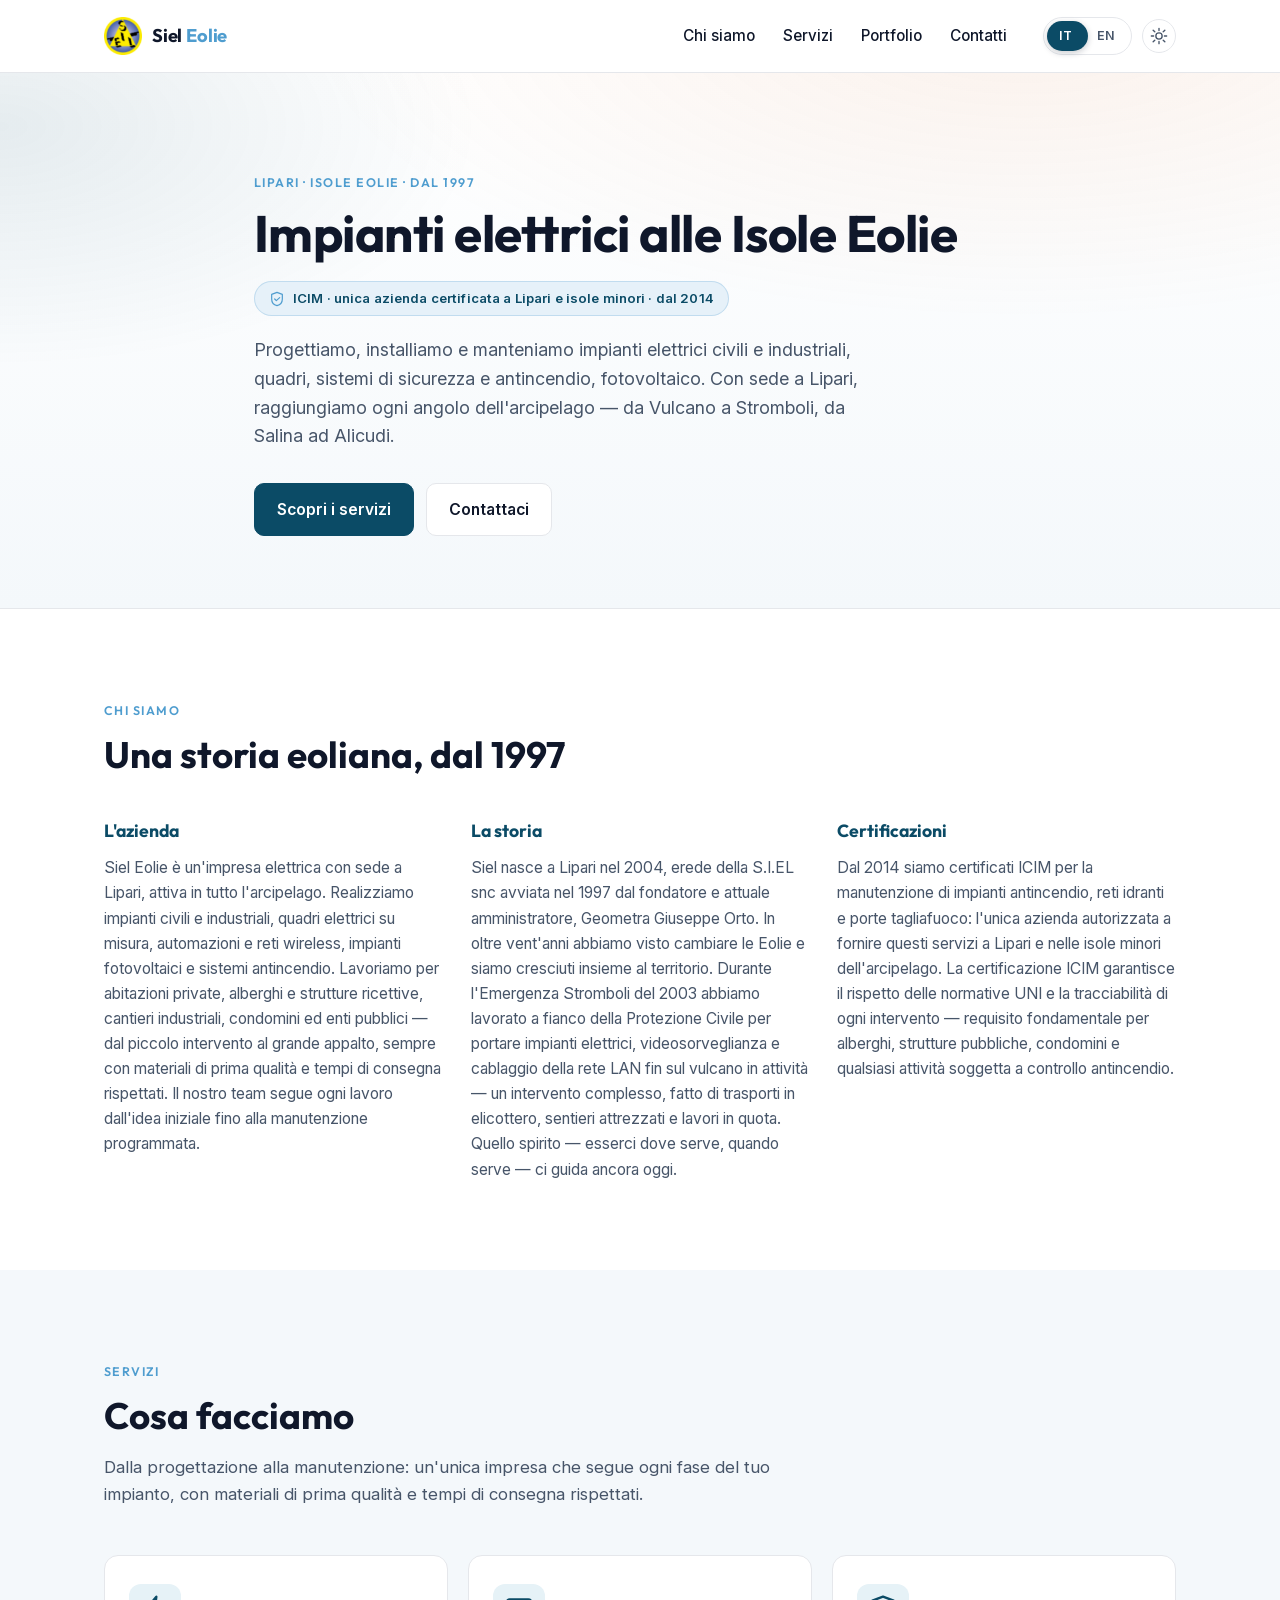
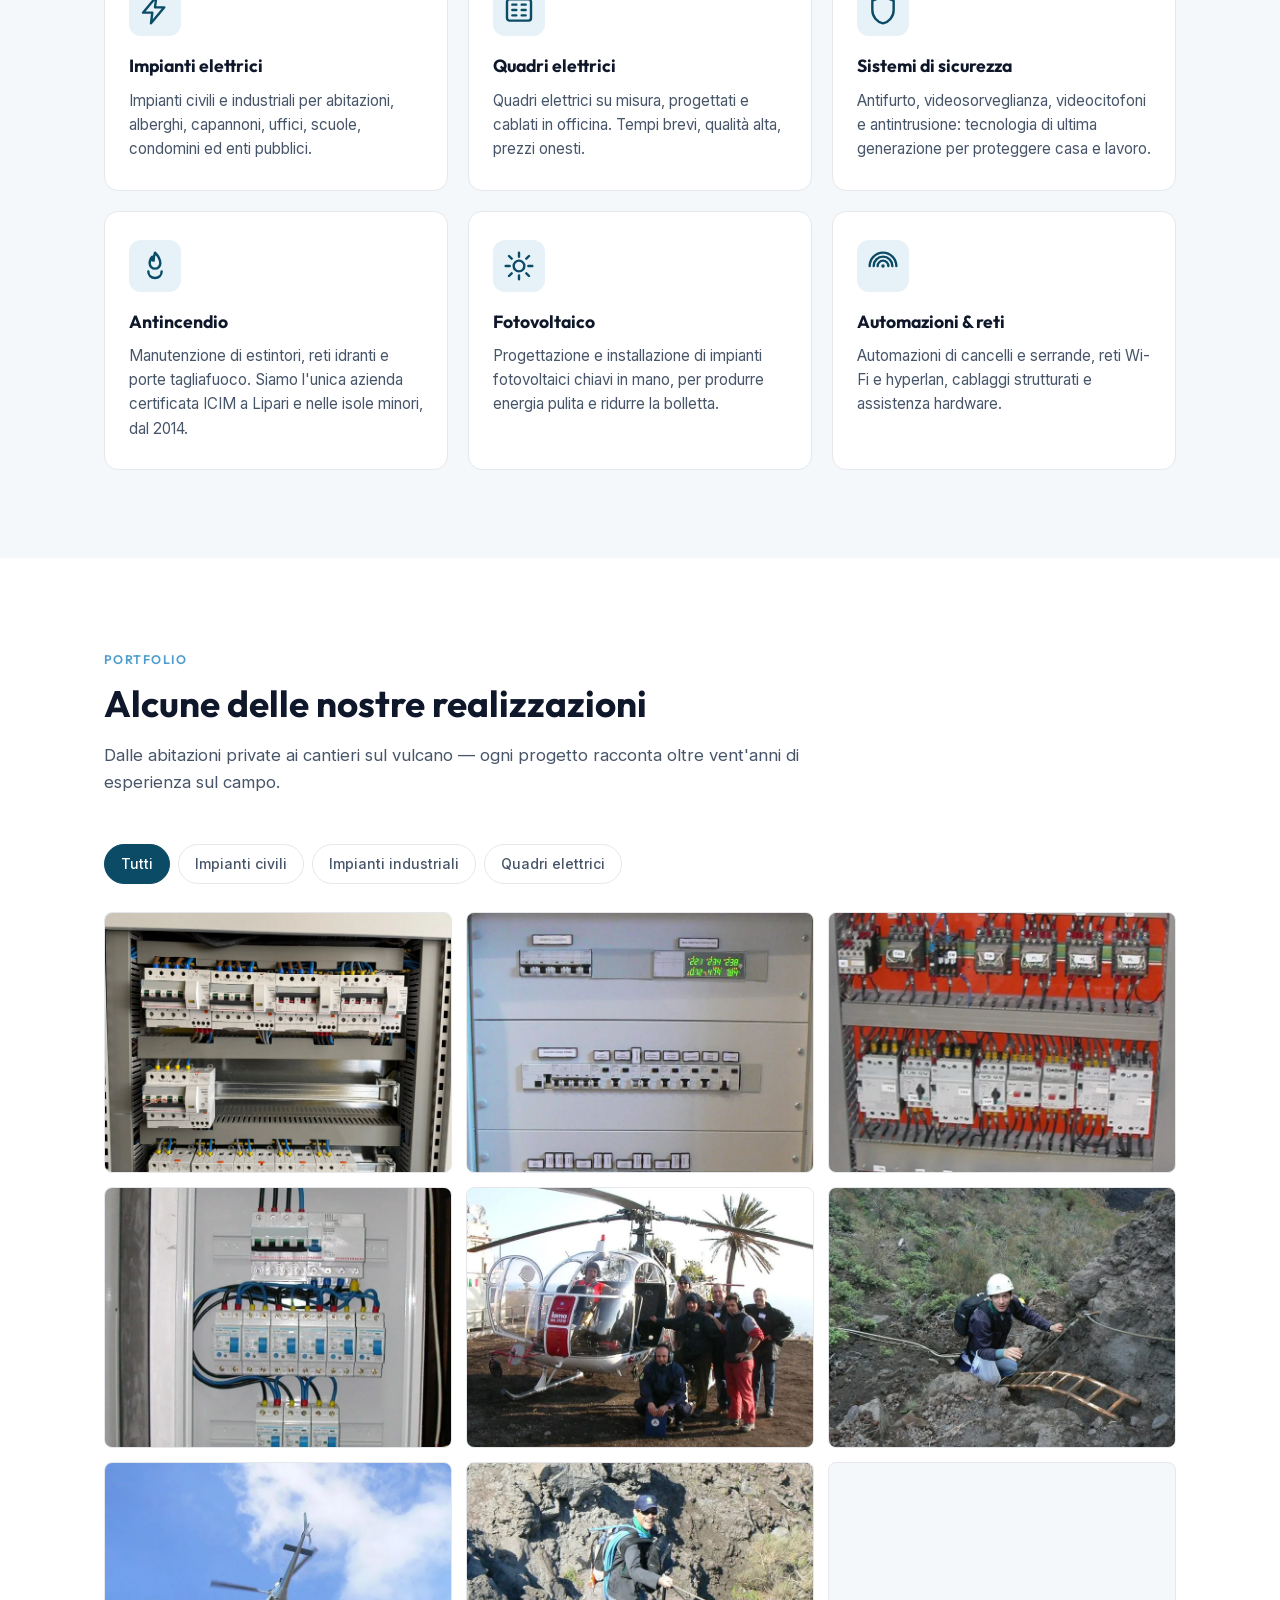
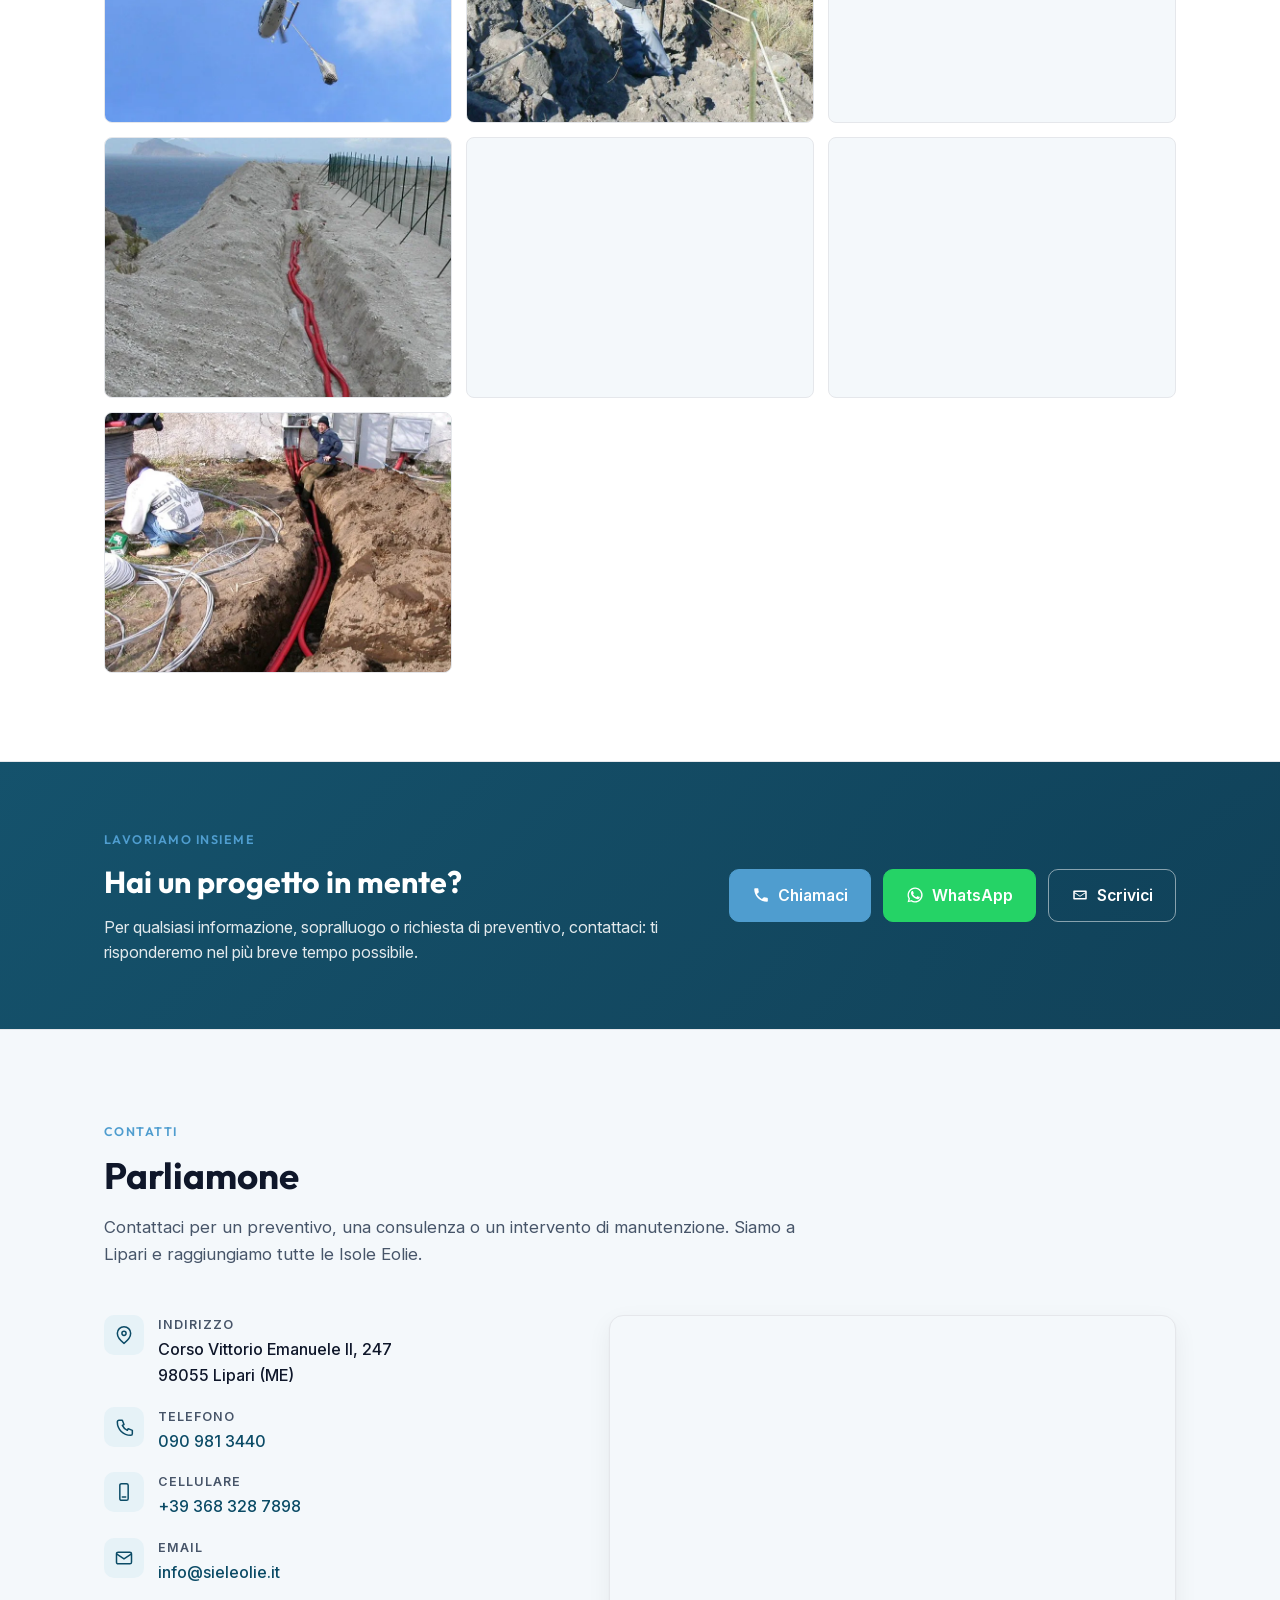
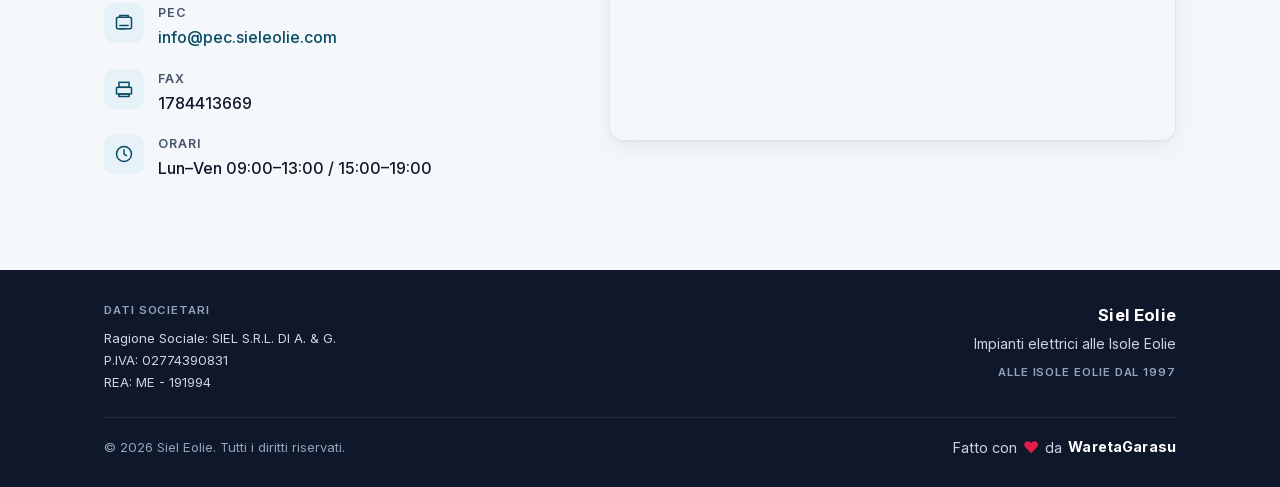
==== index.html @ 0ac47a6a "self-host Inter & Outfit, add font preloads" ====
<!doctype html> <html lang="it"> <head> <meta charset="UTF-8"> <meta content="width=device-width,initial-scale=1" name="viewport"> <meta content="Siel Eolie — impianti elettrici civili e industriali, quadri, sicurezza, antincendio e fotovoltaico. Lipari e tutto l'arcipelago eoliano, dal 1997." name="description"> <meta content="#ffffff" name="theme-color"> <meta content="default" name="apple-mobile-web-app-status-bar-style"> <meta content="telephone=no" name="format-detection"> <meta content="Siel Eolie" name="apple-mobile-web-app-title"> <title data-i18n="meta.title">Siel Eolie — Impianti elettrici alle Isole Eolie</title> <link href="https://sieleolie.com/" rel="canonical"> <meta content="website" property="og:type"> <meta content="https://sieleolie.com/" property="og:url"> <meta content="Siel Eolie — Impianti elettrici alle Isole Eolie" property="og:title" data-i18n="meta.ogTitle"> <meta content="Impianti elettrici civili e industriali, quadri, sicurezza, antincendio e fotovoltaico. Lipari e tutto l'arcipelago eoliano, dal 1997." property="og:description" data-i18n="meta.ogDescription"> <meta content="https://sieleolie.com/source/img/og-card.png" property="og:image"> <meta content="1200" property="og:image:width"> <meta content="630" property="og:image:height"> <meta content="Siel Eolie — Impianti elettrici alle Isole Eolie" property="og:image:alt"> <meta content="it_IT" property="og:locale"> <meta content="en_US" property="og:locale:alternate"> <meta content="summary_large_image" name="twitter:card"> <meta content="Siel Eolie — Impianti elettrici alle Isole Eolie" name="twitter:title" data-i18n="meta.ogTitle"> <meta content="Impianti elettrici civili e industriali, quadri, sicurezza, antincendio e fotovoltaico. Lipari e tutto l'arcipelago eoliano, dal 1997." name="twitter:description" data-i18n="meta.ogDescription"> <meta content="https://sieleolie.com/source/img/og-card.png" name="twitter:image"> <link href="source/img/favicon.svg" rel="icon" type="image/svg+xml"> <link href="source/img/favicon-32.png" rel="icon" type="image/png" sizes="32x32"> <link href="source/img/favicon.ico" rel="icon"> <link href="source/img/apple-touch-icon.png" rel="apple-touch-icon" sizes="180x180"> <link href="source/site.webmanifest" rel="manifest"> <script>!function(){try{var t=localStorage.getItem("theme"),e=window.matchMedia&&window.matchMedia("(prefers-color-scheme: dark)").matches,a="light"===t||"dark"===t?t:e?"dark":"light";document.documentElement.setAttribute("data-theme",a)}catch(t){document.documentElement.setAttribute("data-theme","light")}}()</script> <link href="/source/fonts/inter-variable.woff2" rel="preload" type="font/woff2" as="font" crossorigin> <link href="/source/fonts/outfit-latin.woff2" rel="preload" type="font/woff2" as="font" crossorigin> <link href="/source/style.min.css" rel="stylesheet"> <script type="application/ld+json"> {
        "@context": "https://schema.org",
        "@type": "Electrician",
        "@id": "https://sieleolie.com/#business",
        "name": "Siel Eolie",
        "legalName": "SIEL S.R.L. DI A. & G.",
        "alternateName": "Siel",
        "description": "Impianti elettrici civili e industriali, quadri, sicurezza, antincendio e fotovoltaico. Lipari e tutto l'arcipelago eoliano, dal 1997.",
        "url": "https://sieleolie.com/",
        "image": "https://sieleolie.com/source/img/icon-512.png",
        "logo": "https://sieleolie.com/source/img/icon-512.png",
        "telephone": "+39 090 981 3440",
        "email": "info@sieleolie.it",
        "vatID": "02774390831",
        "foundingDate": "1997",
        "priceRange": "€€",
        "address": {
            "@type": "PostalAddress",
            "streetAddress": "Corso Vittorio Emanuele II, 247",
            "addressLocality": "Lipari",
            "addressRegion": "ME",
            "postalCode": "98055",
            "addressCountry": "IT"
        },
        "geo": {
            "@type": "GeoCoordinates",
            "latitude": 38.4677,
            "longitude": 14.9568
        },
        "openingHoursSpecification": [
            {
                "@type": "OpeningHoursSpecification",
                "dayOfWeek": ["Monday", "Tuesday", "Wednesday", "Thursday", "Friday"],
                "opens": "09:00",
                "closes": "13:00"
            },
            {
                "@type": "OpeningHoursSpecification",
                "dayOfWeek": ["Monday", "Tuesday", "Wednesday", "Thursday", "Friday"],
                "opens": "15:00",
                "closes": "19:00"
            }
        ],
        "contactPoint": [
            {
                "@type": "ContactPoint",
                "telephone": "+39 090 981 3440",
                "contactType": "customer service",
                "areaServed": "IT",
                "availableLanguage": ["Italian", "English"]
            },
            {
                "@type": "ContactPoint",
                "telephone": "+39 368 328 7898",
                "contactType": "customer service",
                "areaServed": "IT",
                "availableLanguage": ["Italian", "English"]
            }
        ],
        "areaServed": [
            { "@type": "Place", "name": "Lipari" },
            { "@type": "Place", "name": "Vulcano" },
            { "@type": "Place", "name": "Salina" },
            { "@type": "Place", "name": "Stromboli" },
            { "@type": "Place", "name": "Panarea" },
            { "@type": "Place", "name": "Filicudi" },
            { "@type": "Place", "name": "Alicudi" }
        ],
        "knowsAbout": [
            "Impianti elettrici civili",
            "Impianti elettrici industriali",
            "Quadri elettrici",
            "Sistemi di sicurezza",
            "Videosorveglianza",
            "Antincendio",
            "Reti idranti",
            "Porte tagliafuoco",
            "Impianti fotovoltaici",
            "Automazioni",
            "Reti wireless e hyperlan"
        ],
        "hasCredential": {
            "@type": "EducationalOccupationalCredential",
            "credentialCategory": "certification",
            "name": "Certificazione ICIM",
            "recognizedBy": { "@type": "Organization", "name": "ICIM S.p.A." },
            "description": "Manutenzione di impianti antincendio, reti idranti e porte tagliafuoco (dal 2014)"
        }
    } </script> </head> <body> <noscript> <div class="noscript-banner"> <strong>JavaScript è disattivato.</strong> Alcune funzioni (cambio lingua, menu mobile, filtro portfolio) non sono disponibili. Contattaci direttamente: <a href="tel:+393683287898">+39 368 328 7898</a> · <a href="mailto:info@sieleolie.it">info@sieleolie.it</a> <br><strong>JavaScript is disabled.</strong> Some features (language toggle, mobile menu, portfolio filter) are unavailable. Contact us directly via phone or email. </div> </noscript> <header> <div class="container nav"> <a href="#" class="brand" aria-label="Siel Eolie — home"> <img alt="" src="source/img/favicon.svg" aria-hidden="true" class="brand-mark" height="38" width="38"> <span class="brand-name">Siel <em>Eolie</em></span> </a> <button class="menu-toggle" aria-label="Apri menu" aria-controls="navLinks" aria-expanded="false"> <span class="menu-toggle-icon" aria-hidden="true"> <span></span> <span></span> <span></span> </span> </button> <nav aria-label="Navigazione principale" class="nav-links" id="navLinks"> <a href="#chi-siamo" data-i18n="nav.about">Chi siamo</a> <a href="#servizi" data-i18n="nav.services">Servizi</a> <a href="#portfolio" data-i18n="nav.portfolio">Portfolio</a> <a href="#contatti" data-i18n="nav.contact">Contatti</a> <div class="nav-controls"> <div class="lang-toggle" aria-label="Lingua / Language" role="group"> <button class="active" type="button" aria-pressed="true" data-lang="it">IT</button> <button type="button" aria-pressed="false" data-lang="en">EN</button> </div> <button class="theme-toggle" type="button" aria-label="Cambia tema" data-i18n-attr="aria-label:a11y.themeToggle" id="themeToggle" aria-pressed="false"> <span class="theme-toggle-icon" aria-hidden="true"> <svg focusable="false" height="18" viewBox="0 0 24 24" width="18" class="icon-sun"> <circle cx="12" cy="12" fill="none" r="4.2" stroke="currentColor" stroke-width="1.8"/> <path d="M12 1.8v3M12 19.2v3M1.8 12h3M19.2 12h3M4.2 4.2l2.2 2.2M17.6 17.6l2.2 2.2M4.2 19.8l2.2-2.2M17.6 6.4l2.2-2.2" fill="none" stroke="currentColor" stroke-width="1.8" stroke-linecap="round"/> </svg> <svg focusable="false" height="18" viewBox="0 0 24 24" width="18" class="icon-moon"> <path d="M20.3 14.1A8.6 8.6 0 1 1 9.9 3.7a7 7 0 1 0 10.4 10.4z" fill="none" stroke="currentColor" stroke-width="1.8" stroke-linejoin="round"/> </svg> </span> <span data-i18n="theme.toggleLabel" class="sr-only">Cambia tema</span> </button> </div> </nav> </div> </header> <main> <section class="hero"> <div class="container hero-inner"> <p data-i18n="hero.eyebrow" class="eyebrow">Lipari · Isole Eolie · dal 1997</p> <h1 data-i18n="hero.title">Impianti elettrici alle Isole Eolie</h1> <p class="hero-badge"> <svg focusable="false" height="16" viewBox="0 0 24 24" width="16" aria-hidden="true"> <path d="M12 2 4 5v7c0 5 3.5 9 8 10 4.5-1 8-5 8-10V5l-8-3z" fill="none" stroke="currentColor" stroke-width="1.8" stroke-linejoin="round"/> <path d="m8.5 12 2.5 2.5L16 10" fill="none" stroke="currentColor" stroke-width="1.8" stroke-linecap="round" stroke-linejoin="round"/> </svg> <span data-i18n="hero.icimBadge">ICIM · unica azienda certificata a Lipari e isole minori · dal 2014</span> </p> <p data-i18n="hero.lead" class="hero-lead"> Progettiamo, installiamo e manteniamo impianti elettrici civili e industriali, quadri, sistemi di sicurezza e antincendio, fotovoltaico. Con sede a Lipari, raggiungiamo ogni angolo dell'arcipelago — da Vulcano a Stromboli, da Salina ad Alicudi. </p> <div class="hero-ctas"> <a href="#servizi" class="btn btn-primary" data-i18n="hero.ctaServices">Scopri i servizi</a> <a href="#contatti" class="btn btn-secondary" data-i18n="hero.ctaContact">Contattaci</a> </div> </div> </section> <section class="section" id="chi-siamo"> <div class="container"> <p data-i18n="about.eyebrow" class="eyebrow">Chi siamo</p> <h2 data-i18n="about.title">Una storia eoliana, dal 1997</h2> <div class="about-grid"> <div class="about-block"> <h3 data-i18n="about.companyTitle">L'azienda</h3> <p data-i18n="about.companyBody"> Siel Eolie è un'impresa elettrica con sede a Lipari, attiva in tutto l'arcipelago. Realizziamo impianti civili e industriali, quadri elettrici su misura, automazioni e reti wireless, impianti fotovoltaici e sistemi antincendio. Lavoriamo per abitazioni private, alberghi e strutture ricettive, cantieri industriali, condomini ed enti pubblici — dal piccolo intervento al grande appalto, sempre con materiali di prima qualità e tempi di consegna rispettati. Il nostro team segue ogni lavoro dall'idea iniziale fino alla manutenzione programmata. </p> </div> <div class="about-block"> <h3 data-i18n="about.historyTitle">La storia</h3> <p data-i18n="about.historyBody"> Siel nasce a Lipari nel 2004, erede della S.I.EL snc avviata nel 1997 dal fondatore e attuale amministratore, Geometra Giuseppe Orto. In oltre vent'anni abbiamo visto cambiare le Eolie e siamo cresciuti insieme al territorio. Durante l'Emergenza Stromboli del 2003 abbiamo lavorato a fianco della Protezione Civile per portare impianti elettrici, videosorveglianza e cablaggio della rete LAN fin sul vulcano in attività — un intervento complesso, fatto di trasporti in elicottero, sentieri attrezzati e lavori in quota. Quello spirito — esserci dove serve, quando serve — ci guida ancora oggi. </p> </div> <div class="about-block"> <h3 data-i18n="about.certTitle">Certificazioni</h3> <p data-i18n="about.certBody"> Dal 2014 siamo certificati ICIM per la manutenzione di impianti antincendio, reti idranti e porte tagliafuoco: l'unica azienda autorizzata a fornire questi servizi a Lipari e nelle isole minori dell'arcipelago. La certificazione ICIM garantisce il rispetto delle normative UNI e la tracciabilità di ogni intervento — requisito fondamentale per alberghi, strutture pubbliche, condomini e qualsiasi attività soggetta a controllo antincendio. </p> </div> </div> </div> </section> <section class="section section-soft" id="servizi"> <div class="container"> <p data-i18n="services.eyebrow" class="eyebrow">Servizi</p> <h2 data-i18n="services.title">Cosa facciamo</h2> <p data-i18n="services.lead" class="section-lead"> Dalla progettazione alla manutenzione: un'unica impresa che segue ogni fase del tuo impianto, con materiali di prima qualità e tempi di consegna rispettati. </p> <div class="services-grid"> <article class="service-card"> <div class="service-icon" aria-hidden="true"> <svg focusable="false" height="32" viewBox="0 0 24 24" width="32" aria-hidden="true"><path d="M13 2 3 14h7l-1 8 10-12h-7l1-8z" fill="none" stroke="currentColor" stroke-width="1.8" stroke-linejoin="round"/></svg> </div> <h3 data-i18n="services.electric.title">Impianti elettrici</h3> <p data-i18n="services.electric.body"> Impianti civili e industriali per abitazioni, alberghi, capannoni, uffici, scuole, condomini ed enti pubblici. </p> </article> <article class="service-card"> <div class="service-icon" aria-hidden="true"> <svg focusable="false" height="32" viewBox="0 0 24 24" width="32" aria-hidden="true"><rect fill="none" height="16" stroke="currentColor" stroke-width="1.8" width="18" x="3" y="4" rx="2"/><path d="M7 8h3M14 8h3M7 12h3M14 12h3M7 16h3M14 16h3" stroke="currentColor" stroke-width="1.8" stroke-linecap="round"/></svg> </div> <h3 data-i18n="services.panels.title">Quadri elettrici</h3> <p data-i18n="services.panels.body"> Quadri elettrici su misura, progettati e cablati in officina. Tempi brevi, qualità alta, prezzi onesti. </p> </article> <article class="service-card"> <div class="service-icon" aria-hidden="true"> <svg focusable="false" height="32" viewBox="0 0 24 24" width="32" aria-hidden="true"><path d="M12 2 4 5v7c0 5 3.5 9 8 10 4.5-1 8-5 8-10V5l-8-3z" fill="none" stroke="currentColor" stroke-width="1.8" stroke-linejoin="round"/></svg> </div> <h3 data-i18n="services.security.title">Sistemi di sicurezza</h3> <p data-i18n="services.security.body"> Antifurto, videosorveglianza, videocitofoni e antintrusione: tecnologia di ultima generazione per proteggere casa e lavoro. </p> </article> <article class="service-card"> <div class="service-icon" aria-hidden="true"> <svg focusable="false" height="32" viewBox="0 0 24 24" width="32" aria-hidden="true"><path d="M12 2s4 4 4 8a4 4 0 0 1-8 0c0-2 1-4 2-5-1 2 0 3 1 3 0-3 1-6 1-6z" fill="none" stroke="currentColor" stroke-width="1.8" stroke-linejoin="round"/><path d="M7 16c0 3 2 5 5 5s5-2 5-5" fill="none" stroke="currentColor" stroke-width="1.8" stroke-linecap="round"/></svg> </div> <h3 data-i18n="services.fire.title">Antincendio</h3> <p data-i18n="services.fire.body"> Manutenzione di estintori, reti idranti e porte tagliafuoco. Siamo l'unica azienda certificata ICIM a Lipari e nelle isole minori, dal 2014. </p> </article> <article class="service-card"> <div class="service-icon" aria-hidden="true"> <svg focusable="false" height="32" viewBox="0 0 24 24" width="32" aria-hidden="true"><circle cx="12" cy="12" fill="none" r="4" stroke="currentColor" stroke-width="1.8"/><path d="M12 2v3M12 19v3M2 12h3M19 12h3M4.5 4.5l2 2M17.5 17.5l2 2M4.5 19.5l2-2M17.5 6.5l2-2" stroke="currentColor" stroke-width="1.8" stroke-linecap="round"/></svg> </div> <h3 data-i18n="services.solar.title">Fotovoltaico</h3> <p data-i18n="services.solar.body"> Progettazione e installazione di impianti fotovoltaici chiavi in mano, per produrre energia pulita e ridurre la bolletta. </p> </article> <article class="service-card"> <div class="service-icon" aria-hidden="true"> <svg focusable="false" height="32" viewBox="0 0 24 24" width="32" aria-hidden="true"><path d="M2 12a10 10 0 0 1 20 0" fill="none" stroke="currentColor" stroke-width="1.8" stroke-linecap="round"/><path d="M5 12a7 7 0 0 1 14 0" fill="none" stroke="currentColor" stroke-width="1.8" stroke-linecap="round"/><path d="M8 12a4 4 0 0 1 8 0" fill="none" stroke="currentColor" stroke-width="1.8" stroke-linecap="round"/><circle cx="12" cy="12" fill="currentColor" r="1.3"/></svg> </div> <h3 data-i18n="services.automation.title">Automazioni & reti</h3> <p data-i18n="services.automation.body"> Automazioni di cancelli e serrande, reti Wi-Fi e hyperlan, cablaggi strutturati e assistenza hardware. </p> </article> </div> </div> </section> <section class="section" id="portfolio"> <div class="container"> <p data-i18n="portfolio.eyebrow" class="eyebrow">Portfolio</p> <h2 data-i18n="portfolio.title">Alcune delle nostre realizzazioni</h2> <p data-i18n="portfolio.lead" class="section-lead"> Dalle abitazioni private ai cantieri sul vulcano — ogni progetto racconta oltre vent'anni di esperienza sul campo. </p> <div class="portfolio-filters" aria-label="Filtri portfolio" role="tablist"> <button class="filter active" type="button" aria-selected="true" data-filter="all" data-i18n="portfolio.tabs.all" role="tab">Tutti</button> <button class="filter" type="button" aria-selected="false" data-filter="civile" data-i18n="portfolio.tabs.civile" role="tab">Impianti civili</button> <button class="filter" type="button" aria-selected="false" data-filter="industriale" data-i18n="portfolio.tabs.industriale" role="tab">Impianti industriali</button> <button class="filter" type="button" aria-selected="false" data-filter="quadro" data-i18n="portfolio.tabs.quadro" role="tab">Quadri elettrici</button> </div> <div class="portfolio-grid"> <figure class="portfolio-item" data-cat="quadro"> <img alt="Quadro elettrico BTicino moderno con multimetro e interruttori differenziali" src="source/img/portfolio/quadro_01.webp" decoding="async" loading="lazy"> </figure> <figure class="portfolio-item" data-cat="quadro"> <img alt="Quadro di piano con multimetro contatore e interruttori etichettati" src="source/img/portfolio/quadro_02.webp" decoding="async" loading="lazy"> </figure> <figure class="portfolio-item" data-cat="quadro"> <img alt="Quadro industriale con teleruttori e relè su piastra rossa" src="source/img/portfolio/quadro_03.webp" decoding="async" loading="lazy"> </figure> <figure class="portfolio-item" data-cat="quadro"> <img alt="Quadro elettrico civile con interruttori differenziali" src="source/img/portfolio/quadro_04.webp" decoding="async" loading="lazy"> </figure> <figure class="portfolio-item" data-cat="industriale"> <img alt="Squadra di lavoro con elicottero Lama SA 315B in quota" src="source/img/portfolio/industriale_01.webp" decoding="async" loading="lazy"> </figure> <figure class="portfolio-item" data-cat="industriale"> <img alt="Tecnico in arrampicata con scala su terreno vulcanico" src="source/img/portfolio/industriale_02.webp" decoding="async" loading="lazy"> </figure> <figure class="portfolio-item" data-cat="industriale"> <img alt="Elicottero in volo con carico sospeso per trasporto materiali" src="source/img/portfolio/industriale_03.webp" decoding="async" loading="lazy"> </figure> <figure class="portfolio-item" data-cat="industriale"> <img alt="Tecnico su sentiero attrezzato con corde fisse su roccia vulcanica" src="source/img/portfolio/industriale_04.webp" decoding="async" loading="lazy"> </figure> <figure class="portfolio-item" data-cat="industriale"> <img alt="Intervento su antenna e palo radio con tiranti" src="source/img/portfolio/industriale_05.webp" decoding="async" loading="lazy"> </figure> <figure class="portfolio-item" data-cat="industriale"> <img alt="Posa cavi elettrici in trincea su costone con vista mare" src="source/img/portfolio/industriale_06.webp" decoding="async" loading="lazy"> </figure> <figure class="portfolio-item" data-cat="industriale"> <img alt="Impianto elettrico a servizio di cava e impianto di frantumazione" src="source/img/portfolio/industriale_07.webp" decoding="async" loading="lazy"> </figure> <figure class="portfolio-item" data-cat="civile"> <img alt="Quadro elettrico residenziale BTicino con circuiti etichettati (forno, lavastoviglie, piastra, luci)" src="source/img/portfolio/civile_01.webp" decoding="async" loading="lazy"> </figure> <figure class="portfolio-item" data-cat="civile"> <img alt="Scavo e posa cavi elettrici di alimentazione edificio residenziale" src="source/img/portfolio/civile_02.webp" decoding="async" loading="lazy"> </figure> </div> </div> </section> <section class="cta-strip" aria-labelledby="ctaTitle"> <div class="container cta-inner"> <div class="cta-text"> <p data-i18n="cta.eyebrow" class="eyebrow cta-eyebrow">Lavoriamo insieme</p> <h2 data-i18n="cta.title" id="ctaTitle">Hai un progetto in mente?</h2> <p data-i18n="cta.body" class="cta-body">Per qualsiasi informazione, sopralluogo o richiesta di preventivo, contattaci: ti risponderemo nel più breve tempo possibile.</p> </div> <div class="cta-actions"> <a href="tel:+390909813440" class="btn btn-primary"> <svg focusable="false" height="18" viewBox="0 0 24 24" width="18" aria-hidden="true"> <path d="M6.6 10.8c1.4 2.8 3.8 5.1 6.6 6.6l2.2-2.2c.3-.3.7-.4 1-.3 1.2.4 2.4.6 3.7.6.5 0 1 .4 1 1V20c0 .6-.5 1-1 1C10.6 21 3 13.4 3 4c0-.5.4-1 1-1h3.5c.6 0 1 .4 1 1 0 1.3.2 2.5.6 3.7.1.3 0 .7-.3 1l-2.2 2.1z" fill="currentColor"/> </svg> <span data-i18n="cta.phone">Chiamaci</span> </a> <a href="https://wa.me/393683287898" class="btn btn-whatsapp" aria-label="WhatsApp" rel="noopener" target="_blank"> <svg focusable="false" height="18" viewBox="0 0 24 24" width="18" aria-hidden="true"> <path d="M17.5 14.4c-.3-.1-1.7-.8-2-.9-.3-.1-.4-.1-.6.1-.2.3-.7.9-.9 1.1-.2.2-.3.2-.6.1-.3-.1-1.2-.4-2.3-1.4-.8-.8-1.4-1.7-1.6-2-.2-.3 0-.5.1-.6.1-.1.3-.3.4-.5.1-.2.2-.3.3-.5.1-.2 0-.4 0-.5-.1-.1-.6-1.5-.8-2-.2-.5-.4-.5-.6-.5h-.5c-.2 0-.5.1-.7.3-.3.3-1 1-1 2.4s1 2.8 1.1 3c.1.1 2 3.1 4.9 4.3.7.3 1.2.5 1.6.6.7.2 1.3.2 1.8.1.6-.1 1.7-.7 2-1.4.2-.7.2-1.2.2-1.4-.1-.2-.3-.2-.6-.3zM12 2a10 10 0 0 0-8.6 15l-1.3 4.7 4.8-1.2A10 10 0 1 0 12 2zm0 18.2a8.2 8.2 0 0 1-4.2-1.2l-.3-.2-3 .8.8-2.9-.2-.3A8.2 8.2 0 1 1 12 20.2z" fill="currentColor"/> </svg> <span data-i18n="cta.whatsapp">WhatsApp</span> </a> <a href="mailto:info@sieleolie.it" class="btn btn-secondary"> <svg focusable="false" height="18" viewBox="0 0 24 24" width="18" aria-hidden="true"> <path d="M4 6h16c.6 0 1 .4 1 1v10c0 .6-.4 1-1 1H4c-.6 0-1-.4-1-1V7c0-.6.4-1 1-1zm1 2v.4l7 4.6 7-4.6V8H5zm14 1.8l-6.5 4.3a1 1 0 0 1-1 0L5 9.8V16h14V9.8z" fill="currentColor"/> </svg> <span data-i18n="cta.email">Scrivici</span> </a> </div> </div> </section> <section class="section section-soft" id="contatti"> <div class="container"> <p data-i18n="contact.eyebrow" class="eyebrow">Contatti</p> <h2 data-i18n="contact.title">Parliamone</h2> <p data-i18n="contact.lead" class="section-lead"> Contattaci per un preventivo, una consulenza o un intervento di manutenzione. Siamo a Lipari e raggiungiamo tutte le Isole Eolie. </p> <div class="contact-grid"> <ul class="contact-info"> <li> <div class="ci-icon" aria-hidden="true"> <svg focusable="false" height="20" viewBox="0 0 24 24" width="20" aria-hidden="true"><path d="M12 2a8 8 0 0 0-8 8c0 6 8 12 8 12s8-6 8-12a8 8 0 0 0-8-8z" fill="none" stroke="currentColor" stroke-width="1.8"/><circle cx="12" cy="10" fill="none" r="2.5" stroke="currentColor" stroke-width="1.8"/></svg> </div> <div> <div class="ci-label" data-i18n="contact.addressLabel">Indirizzo</div> <div class="ci-value">Corso Vittorio Emanuele II, 247<br>98055 Lipari (ME)</div> </div> </li> <li> <div class="ci-icon" aria-hidden="true"> <svg focusable="false" height="20" viewBox="0 0 24 24" width="20" aria-hidden="true"><path d="M6 4h4l2 5-2 1a12 12 0 0 0 6 6l1-2 5 2v4a2 2 0 0 1-2 2A16 16 0 0 1 4 6a2 2 0 0 1 2-2z" fill="none" stroke="currentColor" stroke-width="1.8" stroke-linejoin="round"/></svg> </div> <div> <div class="ci-label" data-i18n="contact.phoneFixedLabel">Telefono</div> <div class="ci-value"><a href="tel:+390909813440">090 981 3440</a></div> </div> </li> <li> <div class="ci-icon" aria-hidden="true"> <svg focusable="false" height="20" viewBox="0 0 24 24" width="20" aria-hidden="true"><rect fill="none" height="20" stroke="currentColor" stroke-width="1.8" width="10" x="7" y="2" rx="2"/><path d="M10 18h4" stroke="currentColor" stroke-width="1.8" stroke-linecap="round"/></svg> </div> <div> <div class="ci-label" data-i18n="contact.phoneLabel">Cellulare</div> <div class="ci-value"><a href="tel:+393683287898">+39 368 328 7898</a></div> </div> </li> <li> <div class="ci-icon" aria-hidden="true"> <svg focusable="false" height="20" viewBox="0 0 24 24" width="20" aria-hidden="true"><rect fill="none" height="14" stroke="currentColor" stroke-width="1.8" width="18" x="3" y="5" rx="2"/><path d="m3 7 9 6 9-6" fill="none" stroke="currentColor" stroke-width="1.8"/></svg> </div> <div> <div class="ci-label">Email</div> <div class="ci-value"><a href="mailto:info@sieleolie.it">info@sieleolie.it</a></div> </div> </li> <li> <div class="ci-icon" aria-hidden="true"> <svg focusable="false" height="20" viewBox="0 0 24 24" width="20" aria-hidden="true"><rect fill="none" height="14" stroke="currentColor" stroke-width="1.8" width="18" x="3" y="5" rx="2"/><path d="M7 5V3h10v2M7 15h10M7 19h6" fill="none" stroke="currentColor" stroke-width="1.8" stroke-linecap="round"/></svg> </div> <div> <div class="ci-label">PEC</div> <div class="ci-value"><a href="mailto:info@pec.sieleolie.com">info@pec.sieleolie.com</a></div> </div> </li> <li> <div class="ci-icon" aria-hidden="true"> <svg focusable="false" height="20" viewBox="0 0 24 24" width="20" aria-hidden="true"><rect fill="none" height="6" stroke="currentColor" stroke-width="1.8" width="12" x="6" y="4"/><rect fill="none" height="8" stroke="currentColor" stroke-width="1.8" width="18" x="3" y="10" rx="1"/><rect fill="none" height="3" stroke="currentColor" stroke-width="1.8" width="12" x="6" y="18"/></svg> </div> <div> <div class="ci-label">Fax</div> <div class="ci-value">1784413669</div> </div> </li> <li> <div class="ci-icon" aria-hidden="true"> <svg focusable="false" height="20" viewBox="0 0 24 24" width="20" aria-hidden="true"><circle cx="12" cy="12" fill="none" r="9" stroke="currentColor" stroke-width="1.8"/><path d="M12 7v5l3 2" fill="none" stroke="currentColor" stroke-width="1.8" stroke-linecap="round"/></svg> </div> <div> <div class="ci-label" data-i18n="contact.hoursLabel">Orari</div> <div class="ci-value" data-i18n="contact.hoursValue">Lun–Ven 09:00–13:00 / 15:00–19:00</div> </div> </li> </ul> <div class="map-wrapper"> <iframe allowfullscreen height="450" loading="lazy" referrerpolicy="no-referrer-when-downgrade" src="https://www.google.com/maps?q=Corso+Vittorio+Emanuele+II+247,+98055+Lipari+ME&output=embed" title="Mappa — Siel Eolie, Lipari" width="600"></iframe> </div> </div> </div> </section> </main> <footer> <div class="container footer-content"> <div class="footer-top"> <div class="footer-legal"> <p data-i18n="footer.legalTitle" class="footer-legal-title">Dati societari</p> <p data-i18n="footer.legalCompany" class="footer-legal-item">Ragione Sociale: SIEL S.R.L. DI A. & G.</p> <p data-i18n="footer.legalVat" class="footer-legal-item">P.IVA: 02774390831</p> <p data-i18n="footer.legalRea" class="footer-legal-item">REA: ME - 191994</p> </div> <div class="footer-brand"> <p class="footer-brand-name"><strong data-i18n="brand.name">Siel Eolie</strong></p> <p data-i18n="footer.tagline" class="footer-brand-tagline">Impianti elettrici alle Isole Eolie</p> <p data-i18n="footer.since" class="footer-brand-since">Alle Isole Eolie dal 1997</p> </div> </div> <div class="footer-bottom"> <div class="footer-copy"> © <span id="year"></span> <span data-i18n="brand.name">Siel Eolie</span>. <span data-i18n="footer.rights">Tutti i diritti riservati.</span> </div> <div class="footer-signature"> <span data-i18n="footer.built">Fatto con</span> <span class="heart" aria-hidden="true">❤️</span> <span data-i18n="footer.builtBy">da</span> <a href="https://waretagarasu.com" class="signature-link" aria-label="WaretaGarasu — portfolio" rel="noopener author" target="_blank"><strong class="signature">WaretaGarasu</strong></a> </div> </div> </div> </footer> <button class="to-top" type="button" aria-label="Torna su" data-i18n-attr="aria-label:a11y.toTop" id="toTop" hidden> <svg focusable="false" height="20" viewBox="0 0 24 24" width="20" aria-hidden="true"> <path d="M12 5l-7 7h4v7h6v-7h4z" fill="currentColor"/> </svg> </button> <script src="/source/script.min.js"></script> </body> </html>
---- source/style.min.css ----
@font-face{font-family:"Inter";font-style:normal;font-weight:100 900;font-display:swap;src:url("fonts/inter-variable.woff2") format("woff2")}@font-face{font-family:"Inter";font-style:italic;font-weight:100 900;font-display:swap;src:url("fonts/inter-variable-italic.woff2") format("woff2")}@font-face{font-family:"Outfit";font-style:normal;font-weight:100 900;font-display:swap;src:url("fonts/outfit-latin-ext.woff2") format("woff2");unicode-range:U+0100-02BA,U+02BD-02C5,U+02C7-02CC,U+02CE-02D7,U+02DD-02FF,U+0304,U+0308,U+0329,U+1D00-1DBF,U+1E00-1E9F,U+1EF2-1EFF,U+2020,U+20A0-20AB,U+20AD-20C0,U+2113,U+2C60-2C7F,U+A720-A7FF}@font-face{font-family:"Outfit";font-style:normal;font-weight:100 900;font-display:swap;src:url("fonts/outfit-latin.woff2") format("woff2");unicode-range:U+0000-00FF,U+0131,U+0152-0153,U+02BB-02BC,U+02C6,U+02DA,U+02DC,U+0304,U+0308,U+0329,U+2000-206F,U+20AC,U+2122,U+2191,U+2193,U+2212,U+2215,U+FEFF,U+FFFD}:root{--primary:#0b4b66;--primary-hover:#083a52;--primary-soft:#e6f2f7;--accent:#4f9dcf;--accent-hover:#3a82b4;--accent-soft:#e6f1f9;--bg:#fff;--bg-soft:#f4f8fb;--text:#0f172a;--text-muted:#475569;--border:#e5e7eb;--success:#16a34a;--shadow:0 1px 2px rgba(15,23,42,0.04),0 8px 24px rgba(15,23,42,0.06);--shadow-lg:0 4px 12px rgba(15,23,42,0.06),0 20px 48px rgba(15,23,42,0.10);--radius:14px;--radius-sm:8px;--max-width:1120px;--header-h:72px;--header-bg:rgba(255,255,255,0.92);--font-sans:"Inter",-apple-system,BlinkMacSystemFont,"Segoe UI",Roboto,"Helvetica Neue",Arial,sans-serif;--font-display:"Outfit","Inter",-apple-system,BlinkMacSystemFont,"Segoe UI",sans-serif}[data-theme="dark"]{--primary:#78bde9;--primary-hover:#9ccdf0;--primary-soft:#122938;--accent:#8dc8ed;--accent-hover:#a8d7f3;--accent-soft:#163347;--bg:#0f172a;--bg-soft:#111c31;--text:#e2e8f0;--text-muted:#b7c3d6;--border:#2a3950;--shadow:0 1px 2px rgba(0,0,0,0.25),0 8px 24px rgba(0,0,0,0.32);--shadow-lg:0 4px 12px rgba(0,0,0,0.35),0 20px 48px rgba(0,0,0,0.42);--header-bg:rgba(15,23,42,0.9)}*,*::before,*::after{box-sizing:border-box}html{scroll-behavior:smooth;scroll-padding-top:var(--header-h);-webkit-text-size-adjust:100%}body{margin:0;min-height:100vh;display:flex;flex-direction:column;font-family:var(--font-sans);font-size:16px;line-height:1.6;color:var(--text);background:var(--bg)}main{flex:1}h1,h2,h3,h4,h5,h6,.brand,.eyebrow,.not-found .code{font-family:var(--font-display)}img{max-width:100%;height:auto;display:block}a{color:var(--primary);text-decoration:none}a:hover,a:focus-visible{color:var(--primary-hover);text-decoration:underline}button{font:inherit;cursor:pointer}a,button,.btn,input,select,textarea{-webkit-tap-highlight-color:transparent}:focus-visible{outline:2px solid var(--primary);outline-offset:2px;border-radius:4px}.container{width:100%;max-width:var(--max-width);margin:0 auto;padding:0 24px}.section{padding:88px 0}.section-soft{background:var(--bg-soft)}.section h2{font-size:clamp(1.7rem,3vw,2.3rem);line-height:1.2;margin:0 0 16px;color:var(--text)}.section-lead{max-width:720px;font-size:1.05rem;color:var(--text-muted);margin:0 0 48px}.eyebrow{display:inline-block;text-transform:uppercase;letter-spacing:.12em;font-size:.78rem;font-weight:600;color:var(--accent);margin:0 0 12px}.noscript-banner{background:#fef3c7;color:#78350f;border-bottom:1px solid #fde68a;padding:12px 24px;font-size:.9rem;text-align:center;line-height:1.5}.noscript-banner a{color:#78350f;font-weight:600;text-decoration:underline}header{position:sticky;top:0;z-index:50;border-bottom:1px solid var(--border);background:var(--header-bg)}header::before{content:"";position:absolute;inset:0;z-index:-1;backdrop-filter:saturate(160%) blur(8px);-webkit-backdrop-filter:saturate(160%) blur(8px);pointer-events:none}.nav{display:flex;align-items:center;justify-content:space-between;height:var(--header-h);gap:16px}.brand{display:inline-flex;align-items:center;gap:10px;font-weight:700;font-size:1.15rem;color:var(--text);text-decoration:none;letter-spacing:-.01em}.brand:hover{text-decoration:none;color:var(--text)}.brand-mark{display:inline-block;width:38px;height:38px;object-fit:contain;flex-shrink:0}.brand-name em{font-style:normal;color:var(--accent);font-weight:700}.nav-links{display:flex;align-items:center;gap:28px}.nav-links a{color:var(--text);font-weight:500;font-size:.95rem;padding:6px 0;position:relative}.nav-links a:hover,.nav-links a:focus-visible{color:var(--primary);text-decoration:none}.nav-controls{display:inline-flex;align-items:center;gap:10px;margin-left:8px}.lang-toggle{position:relative;display:inline-flex;border:1px solid var(--border);border-radius:999px;padding:3px;background:var(--bg);transition:border-color 220ms ease,box-shadow 260ms ease,background-color 220ms ease}.lang-toggle::before{content:"";position:absolute;top:3px;left:3px;width:calc(50% - 3px);height:calc(100% - 6px);border-radius:999px;background:var(--primary);box-shadow:0 2px 6px rgba(15,23,42,0.22);transform:translateX(0);transition:transform 420ms cubic-bezier(0.16,1,0.3,1),background-color 260ms ease}.lang-toggle[data-active-lang="en"]::before{transform:translateX(100%)}.lang-toggle button{position:relative;z-index:1;border:0;background:transparent;color:var(--text-muted);font-weight:600;font-size:.78rem;padding:5px 12px;border-radius:999px;letter-spacing:.04em;transition:color 320ms ease,transform 240ms cubic-bezier(0.2,0.9,0.3,1)}.lang-toggle button.active{color:#fff;animation:langTogglePop 420ms cubic-bezier(0.16,1,0.3,1)}.lang-toggle button:not(.active):hover,.lang-toggle button:not(.active):focus-visible{color:var(--primary);transform:translateY(-1px) scale(1.03)}.lang-toggle button:active{transform:translateY(0)}.lang-toggle:focus-within{border-color:var(--primary);box-shadow:0 0 0 3px color-mix(in srgb,var(--accent) 24%,transparent)}@keyframes langTogglePop{0%{transform:scale(0.93)}60%{transform:scale(1.06)}100%{transform:scale(1)}}.theme-toggle{position:relative;display:inline-flex;align-items:center;justify-content:center;border:1px solid var(--border);background:var(--bg);color:var(--text-muted);border-radius:999px;width:34px;height:34px;min-height:34px;padding:0;box-shadow:inset 0 0 0 1px rgba(255,255,255,0.04);transition:border-color 180ms ease,color 180ms ease,background-color 180ms ease,box-shadow 220ms ease}.theme-toggle-icon{position:relative;display:grid;place-items:center;width:18px;height:18px}.theme-toggle-icon svg{position:absolute;top:50%;left:50%;transform-origin:50% 50%;transition:opacity 420ms ease,transform 560ms cubic-bezier(0.16,1,0.3,1)}.theme-toggle .icon-sun{opacity:1;transform:translate(-50%,-50%) rotate(0) scale(1)}.theme-toggle .icon-moon{opacity:0;transform:translate(-50%,-50%) rotate(-56deg) scale(0.62)}[data-theme="dark"] .theme-toggle .icon-sun{opacity:0;transform:translate(-50%,-50%) rotate(56deg) scale(0.62)}[data-theme="dark"] .theme-toggle .icon-moon{opacity:1;transform:translate(-50%,-50%) rotate(0) scale(1)}.theme-toggle:hover,.theme-toggle:focus-visible{background:var(--primary-soft);color:var(--primary);border-color:var(--primary);box-shadow:0 0 0 3px color-mix(in srgb,var(--accent) 24%,transparent)}.theme-toggle:focus-visible{outline:0}.sr-only{position:absolute;width:1px;height:1px;padding:0;margin:-1px;overflow:hidden;clip:rect(0,0,0,0);white-space:nowrap;border:0}.menu-toggle{display:none;align-items:center;justify-content:center;width:44px;height:44px;border:1px solid var(--border);background:var(--bg);border-radius:10px;padding:0;color:var(--text);cursor:pointer;transition:background-color 140ms ease,border-color 140ms ease}.menu-toggle:hover,.menu-toggle:focus-visible{background:var(--primary-soft);border-color:var(--primary);color:var(--primary)}.menu-toggle-icon{position:relative;display:block;width:22px;height:16px}.menu-toggle-icon span{position:absolute;left:0;right:0;height:2px;background:currentColor;border-radius:2px;transform-origin:50% 50%;transition:top 200ms cubic-bezier(0.2,0.9,0.3,1) 140ms,transform 200ms cubic-bezier(0.2,0.9,0.3,1),opacity 140ms ease}.menu-toggle-icon span:nth-child(1){top:0}.menu-toggle-icon span:nth-child(2){top:7px}.menu-toggle-icon span:nth-child(3){top:14px}.menu-toggle[aria-expanded="true"] .menu-toggle-icon span{transition:top 200ms cubic-bezier(0.2,0.9,0.3,1),transform 200ms cubic-bezier(0.2,0.9,0.3,1) 140ms,opacity 140ms ease}.menu-toggle[aria-expanded="true"] .menu-toggle-icon span:nth-child(1){top:7px;transform:rotate(45deg)}.menu-toggle[aria-expanded="true"] .menu-toggle-icon span:nth-child(2){opacity:0}.menu-toggle[aria-expanded="true"] .menu-toggle-icon span:nth-child(3){top:7px;transform:rotate(-45deg)}.hero{position:relative;padding:96px 0 72px;background:radial-gradient(1200px 500px at 80% -10%,rgba(212,120,63,0.10),transparent 60%),radial-gradient(800px 400px at 0 10%,rgba(11,75,102,0.10),transparent 60%),linear-gradient(180deg,var(--bg) 0,var(--bg-soft) 100%);border-bottom:1px solid var(--border)}.hero-inner{max-width:820px}.hero h1{font-size:clamp(2.1rem,4.5vw,3.2rem);line-height:1.1;margin:0 0 20px;letter-spacing:-.01em;color:var(--text)}.hero-lead{font-size:1.12rem;color:var(--text-muted);margin:0 0 32px;max-width:640px}.hero-badge{display:inline-flex;align-items:center;gap:8px;margin:0 0 20px;padding:8px 14px;background:var(--accent-soft);color:var(--primary);border:1px solid rgba(79,157,207,0.25);border-radius:999px;font-size:.82rem;font-weight:600;letter-spacing:.01em;line-height:1.3;max-width:fit-content}.hero-badge svg{flex-shrink:0;color:var(--accent)}.hero-ctas{display:flex;gap:12px;flex-wrap:wrap}.btn{display:inline-flex;align-items:center;justify-content:center;gap:8px;padding:13px 22px;border-radius:10px;font-weight:600;font-size:.98rem;text-decoration:none;border:1px solid transparent;transition:background-color 120ms ease,border-color 120ms ease,color 120ms ease,transform 120ms ease;white-space:nowrap}.btn:hover{text-decoration:none;transform:translateY(-1px)}.btn:active{transform:translateY(0)}.btn-primary{background:var(--primary);color:#fff;border-color:var(--primary)}.btn-primary:hover,.btn-primary:focus-visible{background:var(--primary-hover);border-color:var(--primary-hover);color:#fff}.btn-secondary{background:var(--bg);color:var(--text);border-color:var(--border)}.btn-secondary:hover,.btn-secondary:focus-visible{background:var(--primary-soft);border-color:var(--primary);color:var(--primary)}.btn-whatsapp{background:#25d366;color:#fff;border-color:#25d366}.btn-whatsapp:hover,.btn-whatsapp:focus-visible{background:#1fb757;border-color:#1fb757;color:#fff}.about-grid{display:grid;grid-template-columns:repeat(3,1fr);gap:28px;margin-top:40px}.about-block h3{font-size:1.1rem;margin:0 0 10px;color:var(--primary)}.about-block p{margin:0;color:var(--text-muted);font-size:.98rem}.services-grid{display:grid;grid-template-columns:repeat(3,1fr);gap:20px}.service-card{background:var(--bg);border:1px solid var(--border);border-radius:var(--radius);padding:28px 24px;transition:box-shadow 160ms ease,transform 160ms ease,border-color 160ms ease}.service-card:hover,.service-card:focus-within{box-shadow:var(--shadow);border-color:var(--accent);outline:2px solid var(--accent-soft);outline-offset:2px;transform:translateY(-2px)}.service-icon{width:52px;height:52px;border-radius:12px;background:var(--primary-soft);color:var(--primary);display:inline-flex;align-items:center;justify-content:center;margin-bottom:16px}.service-card h3{font-size:1.1rem;margin:0 0 8px;color:var(--text)}.service-card p{margin:0;color:var(--text-muted);font-size:.95rem}.portfolio-filters{display:flex;flex-wrap:wrap;gap:8px;margin-bottom:28px}.portfolio-filters .filter{background:var(--bg);color:var(--text-muted);border:1px solid var(--border);border-radius:999px;padding:8px 16px;font-size:.88rem;font-weight:500;transition:background-color 120ms ease,color 120ms ease,border-color 120ms ease}.portfolio-filters .filter:hover{border-color:var(--primary);color:var(--primary)}.portfolio-filters .filter:focus-visible{outline:2px solid var(--accent);outline-offset:2px;border-color:var(--primary);color:var(--primary)}.portfolio-filters .filter.active{background:var(--primary);color:#fff;border-color:var(--primary)}.portfolio-grid{display:grid;grid-template-columns:repeat(3,1fr);gap:14px}.portfolio-item{margin:0;border-radius:var(--radius-sm);overflow:hidden;background:var(--bg-soft);aspect-ratio:4 / 3;border:1px solid var(--border);transition:transform 200ms ease,box-shadow 200ms ease}.portfolio-item:hover{transform:translateY(-2px);box-shadow:var(--shadow)}.portfolio-item img{width:100%;height:100%;object-fit:cover;display:block;transition:transform 400ms ease}.portfolio-item:hover img{transform:scale(1.03)}.portfolio-item[hidden]{display:none !important}.contact-grid{display:grid;grid-template-columns:1fr 1.2fr;gap:32px;align-items:start}.contact-info{list-style:none;margin:0;padding:0;display:flex;flex-direction:column;gap:18px}.contact-info li{display:flex;gap:14px;align-items:flex-start}.ci-icon{flex-shrink:0;width:40px;height:40px;border-radius:10px;background:var(--primary-soft);color:var(--primary);display:inline-flex;align-items:center;justify-content:center}.ci-label{font-size:.78rem;text-transform:uppercase;letter-spacing:.08em;font-weight:600;color:var(--text-muted);margin-bottom:2px}.ci-value{color:var(--text);font-weight:500}.ci-value a{color:var(--primary)}.map-wrapper{border-radius:var(--radius);overflow:hidden;border:1px solid var(--border);box-shadow:var(--shadow);aspect-ratio:4 / 3;background:var(--bg-soft)}.map-wrapper iframe{width:100%;height:100%;border:0;display:block}footer{margin-top:auto;background:var(--text);color:#cbd5e1;padding:32px 0 28px;font-size:.9rem}[data-theme="dark"] footer{background:#020617}.footer-content{display:flex;flex-direction:column;gap:24px}.footer-top{display:flex;justify-content:space-between;align-items:flex-start;flex-wrap:wrap;gap:24px 48px}.footer-legal{display:flex;flex-direction:column;gap:2px;line-height:1.55}.footer-legal-title{margin:0 0 6px;color:#94a3b8;font-size:.72rem;text-transform:uppercase;letter-spacing:.08em;font-weight:600}.footer-legal-item{margin:0;color:#cbd5e1;font-size:.82rem}.footer-brand{display:flex;flex-direction:column;gap:4px;text-align:right}.footer-brand-name{margin:0;color:#fff;font-size:1.05rem;letter-spacing:.01em}.footer-brand-tagline{margin:0;color:#cbd5e1;font-size:.88rem}.footer-brand-since{margin:4px 0 0;color:#94a3b8;font-size:.72rem;text-transform:uppercase;letter-spacing:.08em;font-weight:600}.footer-bottom{display:flex;justify-content:space-between;align-items:center;flex-wrap:wrap;gap:10px 24px;padding-top:18px;border-top:1px solid rgba(255,255,255,0.08)}.footer-copy{color:#94a3b8;font-size:.82rem}.footer-signature{display:inline-flex;align-items:center;gap:6px;color:#cbd5e1}.footer-signature .heart{color:#e11d48;font-size:1rem;line-height:1}.footer-signature .signature-link{text-decoration:none;border-bottom:1px solid transparent;transition:border-color 140ms ease,color 140ms ease;line-height:1.2}.footer-signature .signature-link:hover .signature,.footer-signature .signature-link:focus-visible .signature{color:var(--accent)}.footer-signature .signature-link:focus-visible{outline:0;border-bottom-color:var(--accent)}.footer-signature .signature{color:#fff;font-weight:700;letter-spacing:.01em;transition:color 140ms ease}.not-found{flex:1;display:flex;align-items:center;justify-content:center;padding:80px 24px;text-align:center}.not-found-inner{max-width:560px}.not-found .code{font-size:clamp(5rem,14vw,9rem);line-height:1;font-weight:800;background:linear-gradient(135deg,var(--primary),var(--accent));-webkit-background-clip:text;background-clip:text;color:transparent;letter-spacing:-.05em;margin:0}.not-found h1{font-size:1.7rem;margin:8px 0 12px}.not-found p{color:var(--text-muted);margin:0 0 28px}.not-found .hero-ctas{justify-content:center}.cta-strip{padding:64px 0;background:linear-gradient(135deg,rgba(11,75,102,0.96),rgba(8,58,82,0.96)),radial-gradient(600px 300px at 85% 30%,rgba(79,157,207,0.35),transparent 65%);color:#fff;border-top:1px solid var(--border);border-bottom:1px solid var(--border)}[data-theme="dark"] .cta-strip{background:linear-gradient(135deg,rgba(15,23,42,0.96),rgba(8,47,73,0.96)),radial-gradient(600px 300px at 85% 30%,rgba(120,189,233,0.25),transparent 65%)}.cta-inner{display:grid;grid-template-columns:1fr auto;align-items:center;gap:32px}.cta-strip .cta-eyebrow{color:var(--accent);margin-bottom:8px}.cta-strip h2{color:#fff;margin:0 0 8px;font-size:clamp(1.4rem,2.6vw,1.9rem)}.cta-body{color:rgba(255,255,255,0.88);max-width:56ch;margin:0;line-height:1.55}.cta-actions{display:flex;gap:12px;flex-wrap:wrap}.cta-actions .btn{display:inline-flex;align-items:center;gap:8px}.cta-strip .btn-primary{background:var(--accent);color:#fff;border:1px solid var(--accent)}.cta-strip .btn-primary:hover,.cta-strip .btn-primary:focus-visible{background:var(--accent-hover);border-color:var(--accent-hover)}.cta-strip .btn-secondary{background:transparent;color:#fff;border:1px solid rgba(255,255,255,0.5)}.cta-strip .btn-secondary:hover,.cta-strip .btn-secondary:focus-visible{background:rgba(255,255,255,0.08);border-color:#fff}@media(max-width:820px){.cta-strip{padding:48px 0}.cta-inner{grid-template-columns:1fr;gap:20px}.cta-actions{width:100%}.cta-actions .btn{flex:1;justify-content:center}}.to-top{position:fixed;right:20px;bottom:20px;z-index:40;width:44px;height:44px;border:0;border-radius:999px;background:var(--primary);color:#fff;box-shadow:var(--shadow-lg);display:inline-flex;align-items:center;justify-content:center;cursor:pointer;opacity:0;transform:translateY(8px);transition:opacity 180ms ease,transform 180ms ease,background-color 160ms ease}.to-top.is-visible{opacity:1;transform:translateY(0)}.to-top:hover,.to-top:focus-visible{background:var(--primary-hover);outline:0}.to-top:focus-visible{box-shadow:0 0 0 3px var(--accent-soft),var(--shadow-lg)}.to-top[hidden]{display:none}@media(max-width:560px){.to-top{right:14px;bottom:14px;width:42px;height:42px}}@media(max-width:960px){.about-grid{grid-template-columns:1fr;gap:24px}.services-grid{grid-template-columns:repeat(2,1fr)}.portfolio-grid{grid-template-columns:repeat(2,1fr)}.contact-grid{grid-template-columns:1fr}}@media(max-width:820px){.menu-toggle{display:inline-flex}.nav-links{position:fixed;top:var(--header-h);left:0;right:0;bottom:0;z-index:49;background:color-mix(in srgb,var(--bg) 82%,transparent);backdrop-filter:saturate(180%) blur(16px);-webkit-backdrop-filter:saturate(180%) blur(16px);flex-direction:column;align-items:stretch;gap:0;padding:16px max(24px,env(safe-area-inset-right)) max(28px,env(safe-area-inset-bottom)) max(24px,env(safe-area-inset-left));border-top:1px solid rgba(0,0,0,0.06);transform:translateY(-8px);opacity:0;visibility:hidden;overflow-y:auto;-webkit-overflow-scrolling:touch;transition:opacity 180ms ease,transform 180ms ease,visibility 0s linear 180ms}@supports not((backdrop-filter:blur(1px)) or(-webkit-backdrop-filter:blur(1px))){.nav-links{background:var(--bg)}}.nav-links.open{opacity:1;transform:translateY(0);visibility:visible;transition:opacity 180ms ease,transform 180ms ease,visibility 0s linear 0s}.nav-links a{display:flex;align-items:center;min-height:48px;padding:14px 4px;border-bottom:1px solid rgba(0,0,0,0.06);font-size:1.05rem}.nav-links a:last-of-type{border-bottom:0}.nav-links .nav-controls{display:flex;width:100%;margin:auto 0 0;gap:10px;align-items:center}.nav-links .lang-toggle{display:flex;flex:1;margin:0;padding:4px;background:var(--bg);border:1px solid var(--border);border-radius:999px}.nav-links .lang-toggle button{flex:1;padding:12px 16px;font-size:.9rem;min-height:44px}.nav-links .lang-toggle::before{top:4px;left:4px;width:calc(50% - 4px);height:calc(100% - 8px)}.nav-links .theme-toggle{flex:0 0 40px;width:40px;height:40px;min-height:40px}html.menu-open,body.menu-open{overflow:hidden;overscroll-behavior:contain}body.menu-open header{position:fixed;top:0;left:0;right:0}.section{padding:64px 0}.hero{padding:64px 0 56px}}@media(max-width:560px){.services-grid{grid-template-columns:1fr}.portfolio-grid{grid-template-columns:1fr;gap:10px}.hero-ctas{flex-direction:column;align-items:stretch}.hero-ctas .btn{width:100%}.footer-top,.footer-bottom{flex-direction:column;align-items:flex-start;text-align:left}.footer-brand{text-align:left}}@media(prefers-reduced-motion:reduce){html{scroll-behavior:auto}*,*::before,*::after{animation-duration:.01ms !important;animation-iteration-count:1 !important;transition-duration:.01ms !important}}
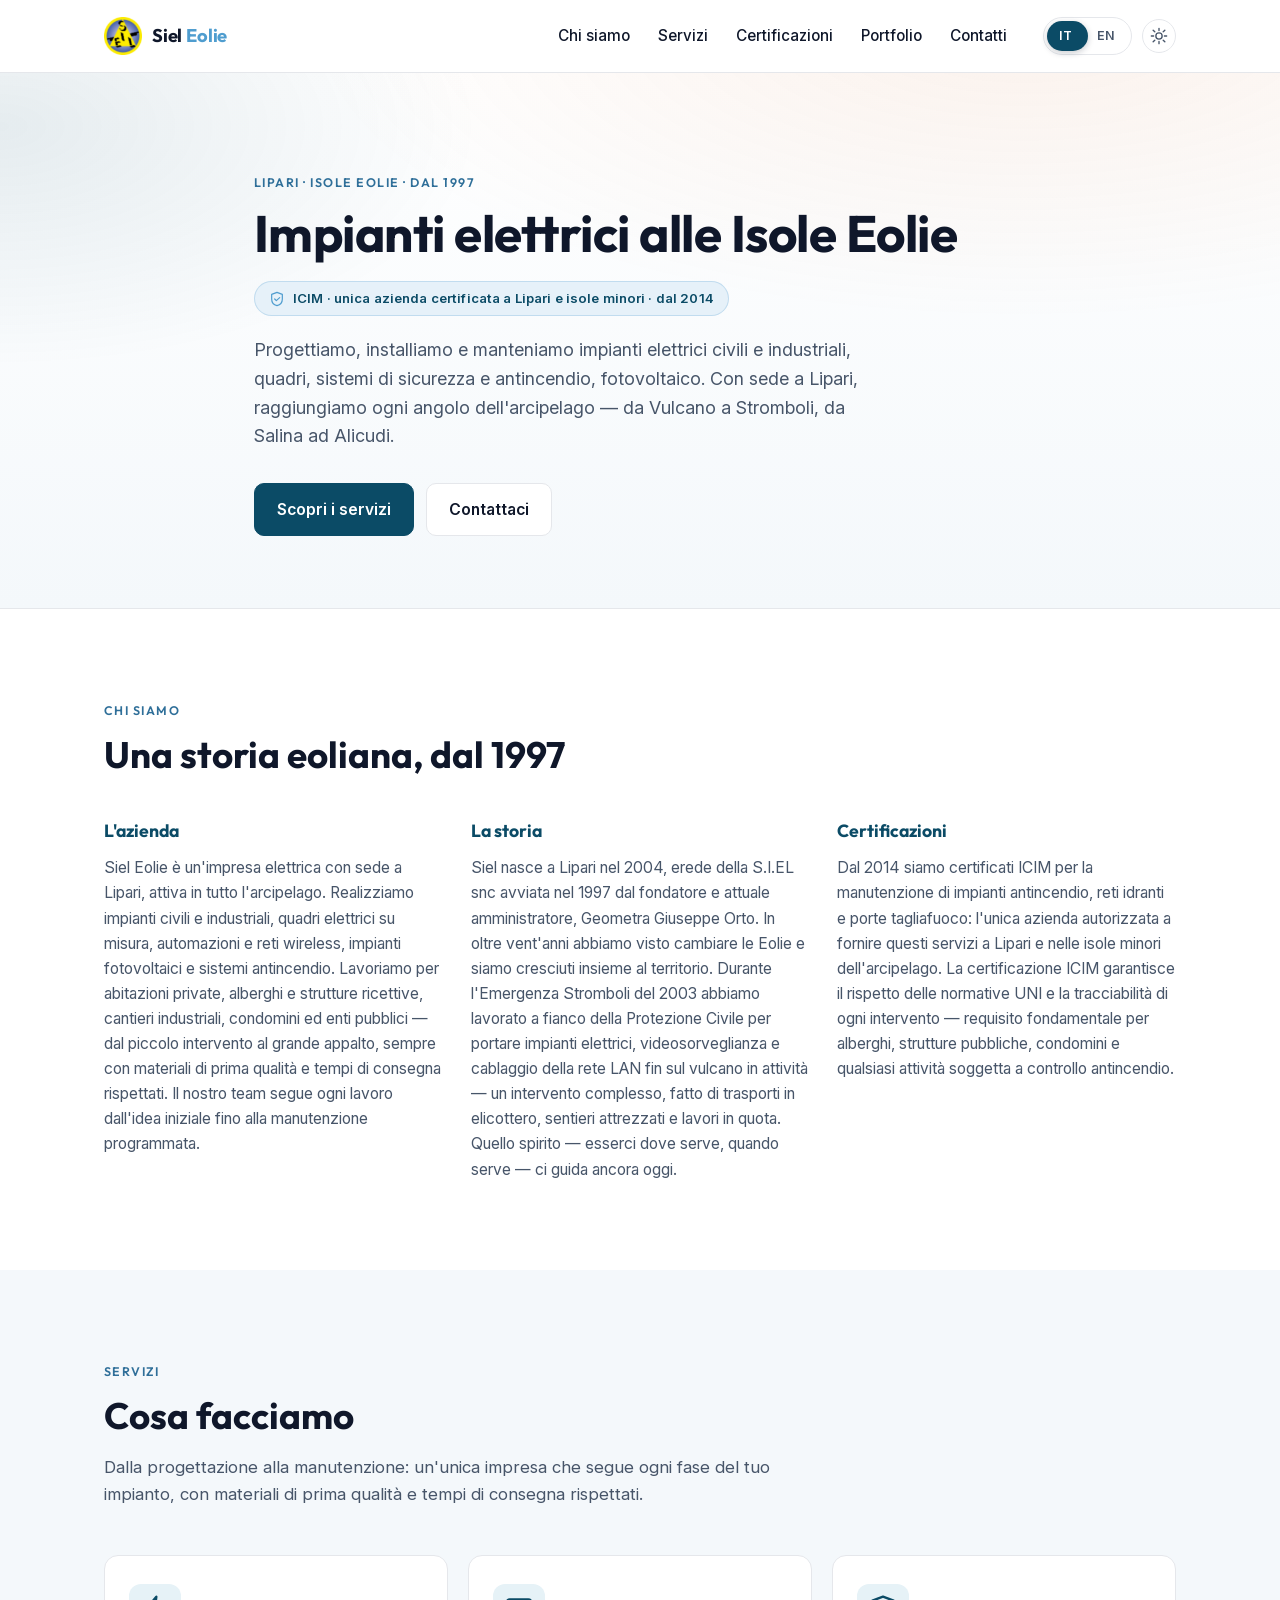
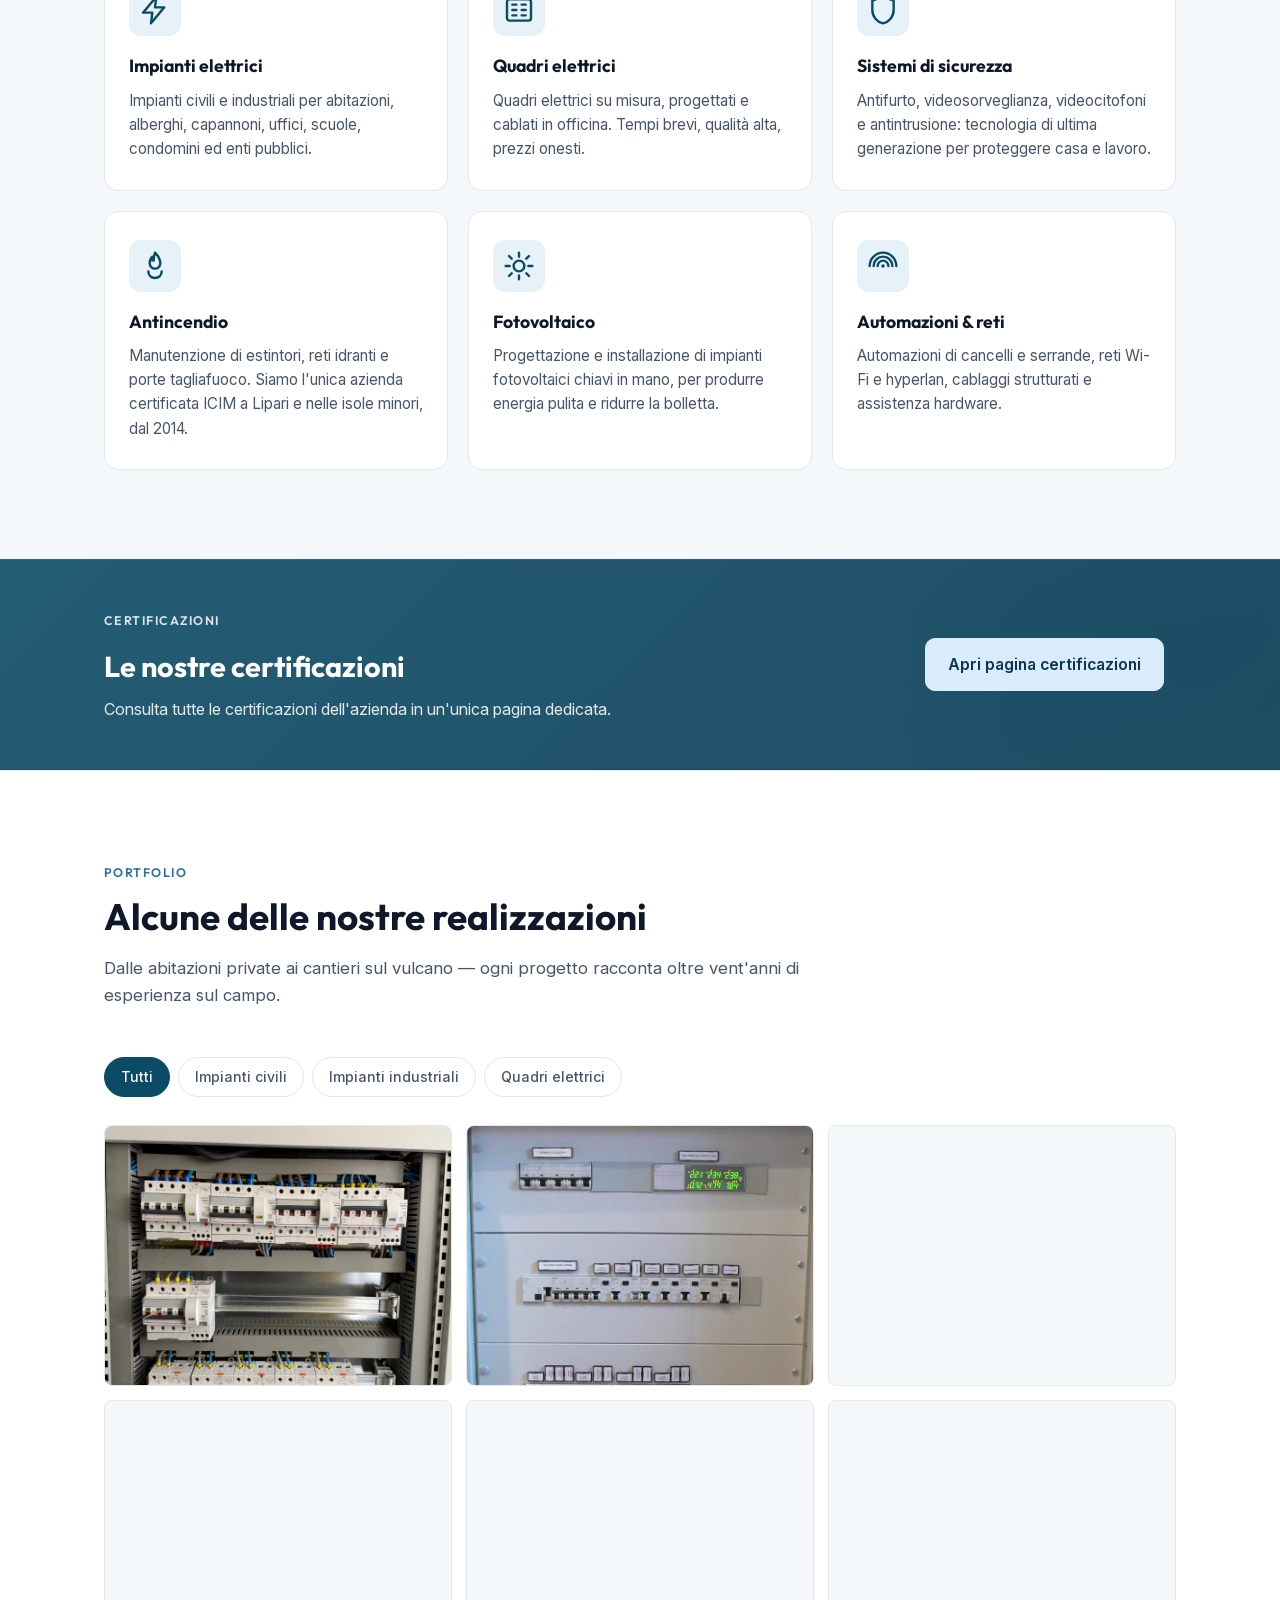
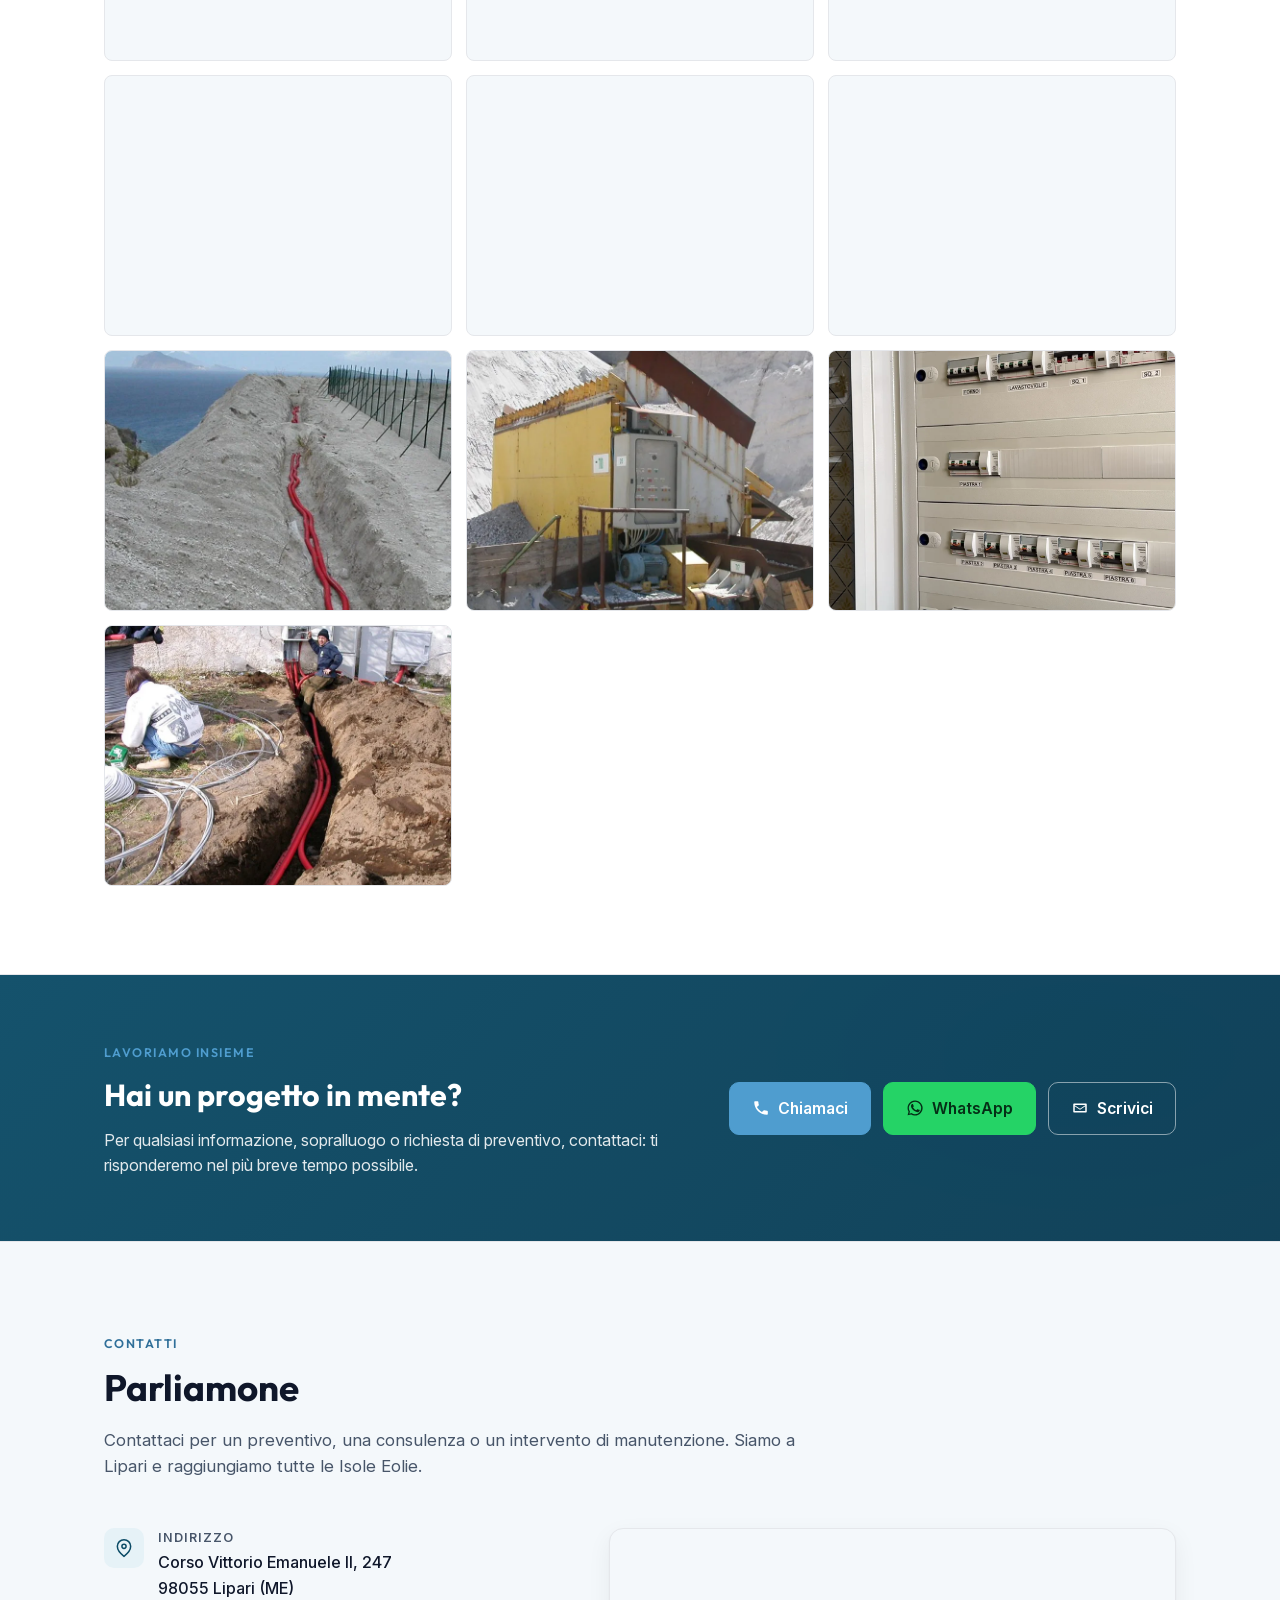
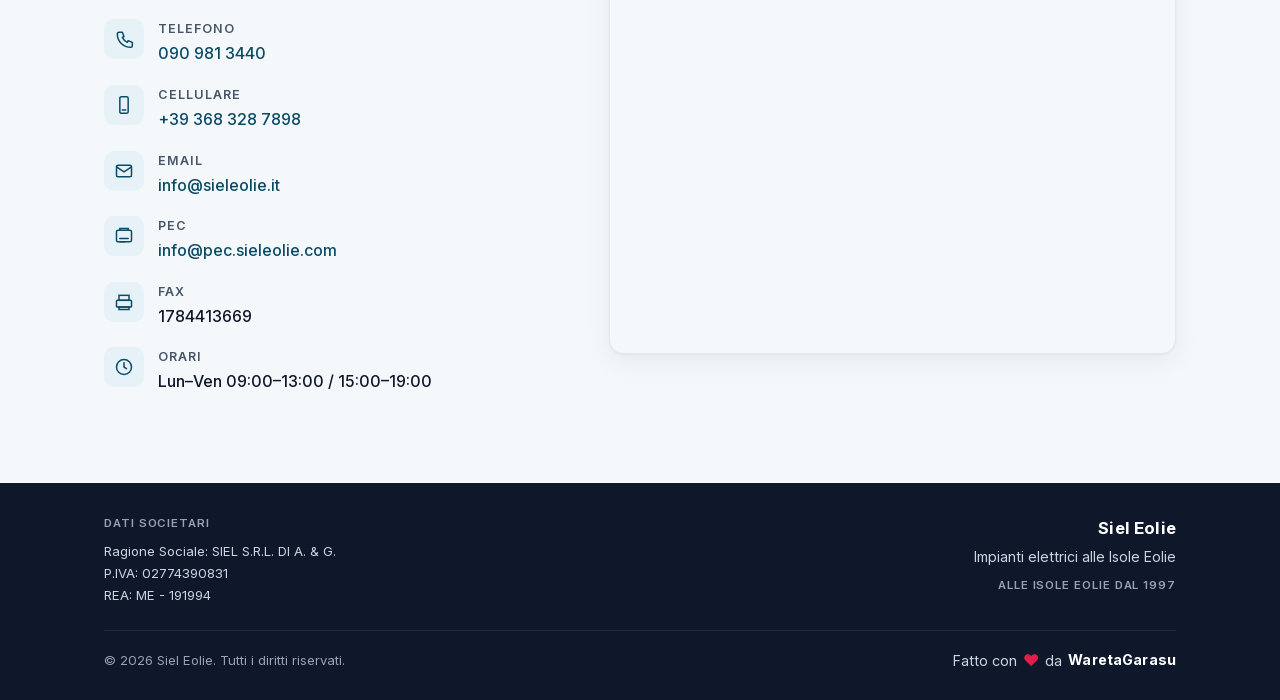
==== commit 96278667: "add certifications page with PDF actions, responsive CTA polish, and route/build updates" ====
--- a/index.html
+++ b/index.html
@@ -1,4 +1,4 @@
-<!doctype html> <html lang="it"> <head> <meta charset="UTF-8"> <meta content="width=device-width,initial-scale=1" name="viewport"> <meta content="Siel Eolie — impianti elettrici civili e industriali, quadri, sicurezza, antincendio e fotovoltaico. Lipari e tutto l'arcipelago eoliano, dal 1997." name="description"> <meta content="#ffffff" name="theme-color"> <meta content="default" name="apple-mobile-web-app-status-bar-style"> <meta content="telephone=no" name="format-detection"> <meta content="Siel Eolie" name="apple-mobile-web-app-title"> <title data-i18n="meta.title">Siel Eolie — Impianti elettrici alle Isole Eolie</title> <link href="https://sieleolie.com/" rel="canonical"> <meta content="website" property="og:type"> <meta content="https://sieleolie.com/" property="og:url"> <meta content="Siel Eolie — Impianti elettrici alle Isole Eolie" property="og:title" data-i18n="meta.ogTitle"> <meta content="Impianti elettrici civili e industriali, quadri, sicurezza, antincendio e fotovoltaico. Lipari e tutto l'arcipelago eoliano, dal 1997." property="og:description" data-i18n="meta.ogDescription"> <meta content="https://sieleolie.com/source/img/og-card.png" property="og:image"> <meta content="1200" property="og:image:width"> <meta content="630" property="og:image:height"> <meta content="Siel Eolie — Impianti elettrici alle Isole Eolie" property="og:image:alt"> <meta content="it_IT" property="og:locale"> <meta content="en_US" property="og:locale:alternate"> <meta content="summary_large_image" name="twitter:card"> <meta content="Siel Eolie — Impianti elettrici alle Isole Eolie" name="twitter:title" data-i18n="meta.ogTitle"> <meta content="Impianti elettrici civili e industriali, quadri, sicurezza, antincendio e fotovoltaico. Lipari e tutto l'arcipelago eoliano, dal 1997." name="twitter:description" data-i18n="meta.ogDescription"> <meta content="https://sieleolie.com/source/img/og-card.png" name="twitter:image"> <link href="source/img/favicon.svg" rel="icon" type="image/svg+xml"> <link href="source/img/favicon-32.png" rel="icon" type="image/png" sizes="32x32"> <link href="source/img/favicon.ico" rel="icon"> <link href="source/img/apple-touch-icon.png" rel="apple-touch-icon" sizes="180x180"> <link href="source/site.webmanifest" rel="manifest"> <script>!function(){try{var t=localStorage.getItem("theme"),e=window.matchMedia&&window.matchMedia("(prefers-color-scheme: dark)").matches,a="light"===t||"dark"===t?t:e?"dark":"light";document.documentElement.setAttribute("data-theme",a)}catch(t){document.documentElement.setAttribute("data-theme","light")}}()</script> <link href="/source/fonts/inter-variable.woff2" rel="preload" type="font/woff2" as="font" crossorigin> <link href="/source/fonts/outfit-latin.woff2" rel="preload" type="font/woff2" as="font" crossorigin> <link href="/source/style.min.css" rel="stylesheet"> <script type="application/ld+json"> {
+<!doctype html> <html lang="it"> <head> <meta charset="UTF-8"> <meta content="width=device-width,initial-scale=1" name="viewport"> <meta content="Siel Eolie — impianti elettrici civili e industriali, quadri, sicurezza, antincendio e fotovoltaico. Lipari e tutto l'arcipelago eoliano, dal 1997." name="description"> <meta content="#ffffff" name="theme-color"> <meta content="default" name="apple-mobile-web-app-status-bar-style"> <meta content="telephone=no" name="format-detection"> <meta content="Siel Eolie" name="apple-mobile-web-app-title"> <title data-i18n="meta.title">Siel Eolie — Impianti elettrici alle Isole Eolie</title> <link href="https://sieleolie.com/" rel="canonical"> <meta content="website" property="og:type"> <meta content="https://sieleolie.com/" property="og:url"> <meta content="Siel Eolie — Impianti elettrici alle Isole Eolie" property="og:title" data-i18n="meta.ogTitle"> <meta content="Impianti elettrici civili e industriali, quadri, sicurezza, antincendio e fotovoltaico. Lipari e tutto l'arcipelago eoliano, dal 1997." property="og:description" data-i18n="meta.ogDescription"> <meta content="https://sieleolie.com/source/img/og-card.png" property="og:image"> <meta content="1200" property="og:image:width"> <meta content="630" property="og:image:height"> <meta content="Siel Eolie — Impianti elettrici alle Isole Eolie" property="og:image:alt"> <meta content="it_IT" property="og:locale"> <meta content="en_US" property="og:locale:alternate"> <meta content="summary_large_image" name="twitter:card"> <meta content="Siel Eolie — Impianti elettrici alle Isole Eolie" name="twitter:title" data-i18n="meta.ogTitle"> <meta content="Impianti elettrici civili e industriali, quadri, sicurezza, antincendio e fotovoltaico. Lipari e tutto l'arcipelago eoliano, dal 1997." name="twitter:description" data-i18n="meta.ogDescription"> <meta content="https://sieleolie.com/source/img/og-card.png" name="twitter:image"> <link href="/source/img/favicon.svg" rel="icon" type="image/svg+xml"> <link href="/source/img/favicon-32.png" rel="icon" type="image/png" sizes="32x32"> <link href="/source/img/favicon.ico" rel="icon"> <link href="/source/img/apple-touch-icon.png" rel="apple-touch-icon" sizes="180x180"> <link href="/source/site.webmanifest" rel="manifest"> <script>!function(){try{var t=localStorage.getItem("theme"),e=window.matchMedia&&window.matchMedia("(prefers-color-scheme: dark)").matches,a="light"===t||"dark"===t?t:e?"dark":"light";document.documentElement.setAttribute("data-theme",a)}catch(t){document.documentElement.setAttribute("data-theme","light")}}()</script> <link href="/source/fonts/inter-variable.woff2" rel="preload" type="font/woff2" as="font" crossorigin> <link href="/source/fonts/outfit-latin.woff2" rel="preload" type="font/woff2" as="font" crossorigin> <link href="/source/style.min.css" rel="stylesheet"> <script type="application/ld+json"> {
         "@context": "https://schema.org",
         "@type": "Electrician",
         "@id": "https://sieleolie.com/#business",
@@ -86,4 +86,4 @@
             "recognizedBy": { "@type": "Organization", "name": "ICIM S.p.A." },
             "description": "Manutenzione di impianti antincendio, reti idranti e porte tagliafuoco (dal 2014)"
         }
-    } </script> </head> <body> <noscript> <div class="noscript-banner"> <strong>JavaScript è disattivato.</strong> Alcune funzioni (cambio lingua, menu mobile, filtro portfolio) non sono disponibili. Contattaci direttamente: <a href="tel:+393683287898">+39 368 328 7898</a> · <a href="mailto:info@sieleolie.it">info@sieleolie.it</a> <br><strong>JavaScript is disabled.</strong> Some features (language toggle, mobile menu, portfolio filter) are unavailable. Contact us directly via phone or email. </div> </noscript> <header> <div class="container nav"> <a href="#" class="brand" aria-label="Siel Eolie — home"> <img alt="" src="source/img/favicon.svg" aria-hidden="true" class="brand-mark" height="38" width="38"> <span class="brand-name">Siel <em>Eolie</em></span> </a> <button class="menu-toggle" aria-label="Apri menu" aria-controls="navLinks" aria-expanded="false"> <span class="menu-toggle-icon" aria-hidden="true"> <span></span> <span></span> <span></span> </span> </button> <nav aria-label="Navigazione principale" class="nav-links" id="navLinks"> <a href="#chi-siamo" data-i18n="nav.about">Chi siamo</a> <a href="#servizi" data-i18n="nav.services">Servizi</a> <a href="#portfolio" data-i18n="nav.portfolio">Portfolio</a> <a href="#contatti" data-i18n="nav.contact">Contatti</a> <div class="nav-controls"> <div class="lang-toggle" aria-label="Lingua / Language" role="group"> <button class="active" type="button" aria-pressed="true" data-lang="it">IT</button> <button type="button" aria-pressed="false" data-lang="en">EN</button> </div> <button class="theme-toggle" type="button" aria-label="Cambia tema" data-i18n-attr="aria-label:a11y.themeToggle" id="themeToggle" aria-pressed="false"> <span class="theme-toggle-icon" aria-hidden="true"> <svg focusable="false" height="18" viewBox="0 0 24 24" width="18" class="icon-sun"> <circle cx="12" cy="12" fill="none" r="4.2" stroke="currentColor" stroke-width="1.8"/> <path d="M12 1.8v3M12 19.2v3M1.8 12h3M19.2 12h3M4.2 4.2l2.2 2.2M17.6 17.6l2.2 2.2M4.2 19.8l2.2-2.2M17.6 6.4l2.2-2.2" fill="none" stroke="currentColor" stroke-width="1.8" stroke-linecap="round"/> </svg> <svg focusable="false" height="18" viewBox="0 0 24 24" width="18" class="icon-moon"> <path d="M20.3 14.1A8.6 8.6 0 1 1 9.9 3.7a7 7 0 1 0 10.4 10.4z" fill="none" stroke="currentColor" stroke-width="1.8" stroke-linejoin="round"/> </svg> </span> <span data-i18n="theme.toggleLabel" class="sr-only">Cambia tema</span> </button> </div> </nav> </div> </header> <main> <section class="hero"> <div class="container hero-inner"> <p data-i18n="hero.eyebrow" class="eyebrow">Lipari · Isole Eolie · dal 1997</p> <h1 data-i18n="hero.title">Impianti elettrici alle Isole Eolie</h1> <p class="hero-badge"> <svg focusable="false" height="16" viewBox="0 0 24 24" width="16" aria-hidden="true"> <path d="M12 2 4 5v7c0 5 3.5 9 8 10 4.5-1 8-5 8-10V5l-8-3z" fill="none" stroke="currentColor" stroke-width="1.8" stroke-linejoin="round"/> <path d="m8.5 12 2.5 2.5L16 10" fill="none" stroke="currentColor" stroke-width="1.8" stroke-linecap="round" stroke-linejoin="round"/> </svg> <span data-i18n="hero.icimBadge">ICIM · unica azienda certificata a Lipari e isole minori · dal 2014</span> </p> <p data-i18n="hero.lead" class="hero-lead"> Progettiamo, installiamo e manteniamo impianti elettrici civili e industriali, quadri, sistemi di sicurezza e antincendio, fotovoltaico. Con sede a Lipari, raggiungiamo ogni angolo dell'arcipelago — da Vulcano a Stromboli, da Salina ad Alicudi. </p> <div class="hero-ctas"> <a href="#servizi" class="btn btn-primary" data-i18n="hero.ctaServices">Scopri i servizi</a> <a href="#contatti" class="btn btn-secondary" data-i18n="hero.ctaContact">Contattaci</a> </div> </div> </section> <section class="section" id="chi-siamo"> <div class="container"> <p data-i18n="about.eyebrow" class="eyebrow">Chi siamo</p> <h2 data-i18n="about.title">Una storia eoliana, dal 1997</h2> <div class="about-grid"> <div class="about-block"> <h3 data-i18n="about.companyTitle">L'azienda</h3> <p data-i18n="about.companyBody"> Siel Eolie è un'impresa elettrica con sede a Lipari, attiva in tutto l'arcipelago. Realizziamo impianti civili e industriali, quadri elettrici su misura, automazioni e reti wireless, impianti fotovoltaici e sistemi antincendio. Lavoriamo per abitazioni private, alberghi e strutture ricettive, cantieri industriali, condomini ed enti pubblici — dal piccolo intervento al grande appalto, sempre con materiali di prima qualità e tempi di consegna rispettati. Il nostro team segue ogni lavoro dall'idea iniziale fino alla manutenzione programmata. </p> </div> <div class="about-block"> <h3 data-i18n="about.historyTitle">La storia</h3> <p data-i18n="about.historyBody"> Siel nasce a Lipari nel 2004, erede della S.I.EL snc avviata nel 1997 dal fondatore e attuale amministratore, Geometra Giuseppe Orto. In oltre vent'anni abbiamo visto cambiare le Eolie e siamo cresciuti insieme al territorio. Durante l'Emergenza Stromboli del 2003 abbiamo lavorato a fianco della Protezione Civile per portare impianti elettrici, videosorveglianza e cablaggio della rete LAN fin sul vulcano in attività — un intervento complesso, fatto di trasporti in elicottero, sentieri attrezzati e lavori in quota. Quello spirito — esserci dove serve, quando serve — ci guida ancora oggi. </p> </div> <div class="about-block"> <h3 data-i18n="about.certTitle">Certificazioni</h3> <p data-i18n="about.certBody"> Dal 2014 siamo certificati ICIM per la manutenzione di impianti antincendio, reti idranti e porte tagliafuoco: l'unica azienda autorizzata a fornire questi servizi a Lipari e nelle isole minori dell'arcipelago. La certificazione ICIM garantisce il rispetto delle normative UNI e la tracciabilità di ogni intervento — requisito fondamentale per alberghi, strutture pubbliche, condomini e qualsiasi attività soggetta a controllo antincendio. </p> </div> </div> </div> </section> <section class="section section-soft" id="servizi"> <div class="container"> <p data-i18n="services.eyebrow" class="eyebrow">Servizi</p> <h2 data-i18n="services.title">Cosa facciamo</h2> <p data-i18n="services.lead" class="section-lead"> Dalla progettazione alla manutenzione: un'unica impresa che segue ogni fase del tuo impianto, con materiali di prima qualità e tempi di consegna rispettati. </p> <div class="services-grid"> <article class="service-card"> <div class="service-icon" aria-hidden="true"> <svg focusable="false" height="32" viewBox="0 0 24 24" width="32" aria-hidden="true"><path d="M13 2 3 14h7l-1 8 10-12h-7l1-8z" fill="none" stroke="currentColor" stroke-width="1.8" stroke-linejoin="round"/></svg> </div> <h3 data-i18n="services.electric.title">Impianti elettrici</h3> <p data-i18n="services.electric.body"> Impianti civili e industriali per abitazioni, alberghi, capannoni, uffici, scuole, condomini ed enti pubblici. </p> </article> <article class="service-card"> <div class="service-icon" aria-hidden="true"> <svg focusable="false" height="32" viewBox="0 0 24 24" width="32" aria-hidden="true"><rect fill="none" height="16" stroke="currentColor" stroke-width="1.8" width="18" x="3" y="4" rx="2"/><path d="M7 8h3M14 8h3M7 12h3M14 12h3M7 16h3M14 16h3" stroke="currentColor" stroke-width="1.8" stroke-linecap="round"/></svg> </div> <h3 data-i18n="services.panels.title">Quadri elettrici</h3> <p data-i18n="services.panels.body"> Quadri elettrici su misura, progettati e cablati in officina. Tempi brevi, qualità alta, prezzi onesti. </p> </article> <article class="service-card"> <div class="service-icon" aria-hidden="true"> <svg focusable="false" height="32" viewBox="0 0 24 24" width="32" aria-hidden="true"><path d="M12 2 4 5v7c0 5 3.5 9 8 10 4.5-1 8-5 8-10V5l-8-3z" fill="none" stroke="currentColor" stroke-width="1.8" stroke-linejoin="round"/></svg> </div> <h3 data-i18n="services.security.title">Sistemi di sicurezza</h3> <p data-i18n="services.security.body"> Antifurto, videosorveglianza, videocitofoni e antintrusione: tecnologia di ultima generazione per proteggere casa e lavoro. </p> </article> <article class="service-card"> <div class="service-icon" aria-hidden="true"> <svg focusable="false" height="32" viewBox="0 0 24 24" width="32" aria-hidden="true"><path d="M12 2s4 4 4 8a4 4 0 0 1-8 0c0-2 1-4 2-5-1 2 0 3 1 3 0-3 1-6 1-6z" fill="none" stroke="currentColor" stroke-width="1.8" stroke-linejoin="round"/><path d="M7 16c0 3 2 5 5 5s5-2 5-5" fill="none" stroke="currentColor" stroke-width="1.8" stroke-linecap="round"/></svg> </div> <h3 data-i18n="services.fire.title">Antincendio</h3> <p data-i18n="services.fire.body"> Manutenzione di estintori, reti idranti e porte tagliafuoco. Siamo l'unica azienda certificata ICIM a Lipari e nelle isole minori, dal 2014. </p> </article> <article class="service-card"> <div class="service-icon" aria-hidden="true"> <svg focusable="false" height="32" viewBox="0 0 24 24" width="32" aria-hidden="true"><circle cx="12" cy="12" fill="none" r="4" stroke="currentColor" stroke-width="1.8"/><path d="M12 2v3M12 19v3M2 12h3M19 12h3M4.5 4.5l2 2M17.5 17.5l2 2M4.5 19.5l2-2M17.5 6.5l2-2" stroke="currentColor" stroke-width="1.8" stroke-linecap="round"/></svg> </div> <h3 data-i18n="services.solar.title">Fotovoltaico</h3> <p data-i18n="services.solar.body"> Progettazione e installazione di impianti fotovoltaici chiavi in mano, per produrre energia pulita e ridurre la bolletta. </p> </article> <article class="service-card"> <div class="service-icon" aria-hidden="true"> <svg focusable="false" height="32" viewBox="0 0 24 24" width="32" aria-hidden="true"><path d="M2 12a10 10 0 0 1 20 0" fill="none" stroke="currentColor" stroke-width="1.8" stroke-linecap="round"/><path d="M5 12a7 7 0 0 1 14 0" fill="none" stroke="currentColor" stroke-width="1.8" stroke-linecap="round"/><path d="M8 12a4 4 0 0 1 8 0" fill="none" stroke="currentColor" stroke-width="1.8" stroke-linecap="round"/><circle cx="12" cy="12" fill="currentColor" r="1.3"/></svg> </div> <h3 data-i18n="services.automation.title">Automazioni & reti</h3> <p data-i18n="services.automation.body"> Automazioni di cancelli e serrande, reti Wi-Fi e hyperlan, cablaggi strutturati e assistenza hardware. </p> </article> </div> </div> </section> <section class="section" id="portfolio"> <div class="container"> <p data-i18n="portfolio.eyebrow" class="eyebrow">Portfolio</p> <h2 data-i18n="portfolio.title">Alcune delle nostre realizzazioni</h2> <p data-i18n="portfolio.lead" class="section-lead"> Dalle abitazioni private ai cantieri sul vulcano — ogni progetto racconta oltre vent'anni di esperienza sul campo. </p> <div class="portfolio-filters" aria-label="Filtri portfolio" role="tablist"> <button class="filter active" type="button" aria-selected="true" data-filter="all" data-i18n="portfolio.tabs.all" role="tab">Tutti</button> <button class="filter" type="button" aria-selected="false" data-filter="civile" data-i18n="portfolio.tabs.civile" role="tab">Impianti civili</button> <button class="filter" type="button" aria-selected="false" data-filter="industriale" data-i18n="portfolio.tabs.industriale" role="tab">Impianti industriali</button> <button class="filter" type="button" aria-selected="false" data-filter="quadro" data-i18n="portfolio.tabs.quadro" role="tab">Quadri elettrici</button> </div> <div class="portfolio-grid"> <figure class="portfolio-item" data-cat="quadro"> <img alt="Quadro elettrico BTicino moderno con multimetro e interruttori differenziali" src="source/img/portfolio/quadro_01.webp" decoding="async" loading="lazy"> </figure> <figure class="portfolio-item" data-cat="quadro"> <img alt="Quadro di piano con multimetro contatore e interruttori etichettati" src="source/img/portfolio/quadro_02.webp" decoding="async" loading="lazy"> </figure> <figure class="portfolio-item" data-cat="quadro"> <img alt="Quadro industriale con teleruttori e relè su piastra rossa" src="source/img/portfolio/quadro_03.webp" decoding="async" loading="lazy"> </figure> <figure class="portfolio-item" data-cat="quadro"> <img alt="Quadro elettrico civile con interruttori differenziali" src="source/img/portfolio/quadro_04.webp" decoding="async" loading="lazy"> </figure> <figure class="portfolio-item" data-cat="industriale"> <img alt="Squadra di lavoro con elicottero Lama SA 315B in quota" src="source/img/portfolio/industriale_01.webp" decoding="async" loading="lazy"> </figure> <figure class="portfolio-item" data-cat="industriale"> <img alt="Tecnico in arrampicata con scala su terreno vulcanico" src="source/img/portfolio/industriale_02.webp" decoding="async" loading="lazy"> </figure> <figure class="portfolio-item" data-cat="industriale"> <img alt="Elicottero in volo con carico sospeso per trasporto materiali" src="source/img/portfolio/industriale_03.webp" decoding="async" loading="lazy"> </figure> <figure class="portfolio-item" data-cat="industriale"> <img alt="Tecnico su sentiero attrezzato con corde fisse su roccia vulcanica" src="source/img/portfolio/industriale_04.webp" decoding="async" loading="lazy"> </figure> <figure class="portfolio-item" data-cat="industriale"> <img alt="Intervento su antenna e palo radio con tiranti" src="source/img/portfolio/industriale_05.webp" decoding="async" loading="lazy"> </figure> <figure class="portfolio-item" data-cat="industriale"> <img alt="Posa cavi elettrici in trincea su costone con vista mare" src="source/img/portfolio/industriale_06.webp" decoding="async" loading="lazy"> </figure> <figure class="portfolio-item" data-cat="industriale"> <img alt="Impianto elettrico a servizio di cava e impianto di frantumazione" src="source/img/portfolio/industriale_07.webp" decoding="async" loading="lazy"> </figure> <figure class="portfolio-item" data-cat="civile"> <img alt="Quadro elettrico residenziale BTicino con circuiti etichettati (forno, lavastoviglie, piastra, luci)" src="source/img/portfolio/civile_01.webp" decoding="async" loading="lazy"> </figure> <figure class="portfolio-item" data-cat="civile"> <img alt="Scavo e posa cavi elettrici di alimentazione edificio residenziale" src="source/img/portfolio/civile_02.webp" decoding="async" loading="lazy"> </figure> </div> </div> </section> <section class="cta-strip" aria-labelledby="ctaTitle"> <div class="container cta-inner"> <div class="cta-text"> <p data-i18n="cta.eyebrow" class="eyebrow cta-eyebrow">Lavoriamo insieme</p> <h2 data-i18n="cta.title" id="ctaTitle">Hai un progetto in mente?</h2> <p data-i18n="cta.body" class="cta-body">Per qualsiasi informazione, sopralluogo o richiesta di preventivo, contattaci: ti risponderemo nel più breve tempo possibile.</p> </div> <div class="cta-actions"> <a href="tel:+390909813440" class="btn btn-primary"> <svg focusable="false" height="18" viewBox="0 0 24 24" width="18" aria-hidden="true"> <path d="M6.6 10.8c1.4 2.8 3.8 5.1 6.6 6.6l2.2-2.2c.3-.3.7-.4 1-.3 1.2.4 2.4.6 3.7.6.5 0 1 .4 1 1V20c0 .6-.5 1-1 1C10.6 21 3 13.4 3 4c0-.5.4-1 1-1h3.5c.6 0 1 .4 1 1 0 1.3.2 2.5.6 3.7.1.3 0 .7-.3 1l-2.2 2.1z" fill="currentColor"/> </svg> <span data-i18n="cta.phone">Chiamaci</span> </a> <a href="https://wa.me/393683287898" class="btn btn-whatsapp" aria-label="WhatsApp" rel="noopener" target="_blank"> <svg focusable="false" height="18" viewBox="0 0 24 24" width="18" aria-hidden="true"> <path d="M17.5 14.4c-.3-.1-1.7-.8-2-.9-.3-.1-.4-.1-.6.1-.2.3-.7.9-.9 1.1-.2.2-.3.2-.6.1-.3-.1-1.2-.4-2.3-1.4-.8-.8-1.4-1.7-1.6-2-.2-.3 0-.5.1-.6.1-.1.3-.3.4-.5.1-.2.2-.3.3-.5.1-.2 0-.4 0-.5-.1-.1-.6-1.5-.8-2-.2-.5-.4-.5-.6-.5h-.5c-.2 0-.5.1-.7.3-.3.3-1 1-1 2.4s1 2.8 1.1 3c.1.1 2 3.1 4.9 4.3.7.3 1.2.5 1.6.6.7.2 1.3.2 1.8.1.6-.1 1.7-.7 2-1.4.2-.7.2-1.2.2-1.4-.1-.2-.3-.2-.6-.3zM12 2a10 10 0 0 0-8.6 15l-1.3 4.7 4.8-1.2A10 10 0 1 0 12 2zm0 18.2a8.2 8.2 0 0 1-4.2-1.2l-.3-.2-3 .8.8-2.9-.2-.3A8.2 8.2 0 1 1 12 20.2z" fill="currentColor"/> </svg> <span data-i18n="cta.whatsapp">WhatsApp</span> </a> <a href="mailto:info@sieleolie.it" class="btn btn-secondary"> <svg focusable="false" height="18" viewBox="0 0 24 24" width="18" aria-hidden="true"> <path d="M4 6h16c.6 0 1 .4 1 1v10c0 .6-.4 1-1 1H4c-.6 0-1-.4-1-1V7c0-.6.4-1 1-1zm1 2v.4l7 4.6 7-4.6V8H5zm14 1.8l-6.5 4.3a1 1 0 0 1-1 0L5 9.8V16h14V9.8z" fill="currentColor"/> </svg> <span data-i18n="cta.email">Scrivici</span> </a> </div> </div> </section> <section class="section section-soft" id="contatti"> <div class="container"> <p data-i18n="contact.eyebrow" class="eyebrow">Contatti</p> <h2 data-i18n="contact.title">Parliamone</h2> <p data-i18n="contact.lead" class="section-lead"> Contattaci per un preventivo, una consulenza o un intervento di manutenzione. Siamo a Lipari e raggiungiamo tutte le Isole Eolie. </p> <div class="contact-grid"> <ul class="contact-info"> <li> <div class="ci-icon" aria-hidden="true"> <svg focusable="false" height="20" viewBox="0 0 24 24" width="20" aria-hidden="true"><path d="M12 2a8 8 0 0 0-8 8c0 6 8 12 8 12s8-6 8-12a8 8 0 0 0-8-8z" fill="none" stroke="currentColor" stroke-width="1.8"/><circle cx="12" cy="10" fill="none" r="2.5" stroke="currentColor" stroke-width="1.8"/></svg> </div> <div> <div class="ci-label" data-i18n="contact.addressLabel">Indirizzo</div> <div class="ci-value">Corso Vittorio Emanuele II, 247<br>98055 Lipari (ME)</div> </div> </li> <li> <div class="ci-icon" aria-hidden="true"> <svg focusable="false" height="20" viewBox="0 0 24 24" width="20" aria-hidden="true"><path d="M6 4h4l2 5-2 1a12 12 0 0 0 6 6l1-2 5 2v4a2 2 0 0 1-2 2A16 16 0 0 1 4 6a2 2 0 0 1 2-2z" fill="none" stroke="currentColor" stroke-width="1.8" stroke-linejoin="round"/></svg> </div> <div> <div class="ci-label" data-i18n="contact.phoneFixedLabel">Telefono</div> <div class="ci-value"><a href="tel:+390909813440">090 981 3440</a></div> </div> </li> <li> <div class="ci-icon" aria-hidden="true"> <svg focusable="false" height="20" viewBox="0 0 24 24" width="20" aria-hidden="true"><rect fill="none" height="20" stroke="currentColor" stroke-width="1.8" width="10" x="7" y="2" rx="2"/><path d="M10 18h4" stroke="currentColor" stroke-width="1.8" stroke-linecap="round"/></svg> </div> <div> <div class="ci-label" data-i18n="contact.phoneLabel">Cellulare</div> <div class="ci-value"><a href="tel:+393683287898">+39 368 328 7898</a></div> </div> </li> <li> <div class="ci-icon" aria-hidden="true"> <svg focusable="false" height="20" viewBox="0 0 24 24" width="20" aria-hidden="true"><rect fill="none" height="14" stroke="currentColor" stroke-width="1.8" width="18" x="3" y="5" rx="2"/><path d="m3 7 9 6 9-6" fill="none" stroke="currentColor" stroke-width="1.8"/></svg> </div> <div> <div class="ci-label">Email</div> <div class="ci-value"><a href="mailto:info@sieleolie.it">info@sieleolie.it</a></div> </div> </li> <li> <div class="ci-icon" aria-hidden="true"> <svg focusable="false" height="20" viewBox="0 0 24 24" width="20" aria-hidden="true"><rect fill="none" height="14" stroke="currentColor" stroke-width="1.8" width="18" x="3" y="5" rx="2"/><path d="M7 5V3h10v2M7 15h10M7 19h6" fill="none" stroke="currentColor" stroke-width="1.8" stroke-linecap="round"/></svg> </div> <div> <div class="ci-label">PEC</div> <div class="ci-value"><a href="mailto:info@pec.sieleolie.com">info@pec.sieleolie.com</a></div> </div> </li> <li> <div class="ci-icon" aria-hidden="true"> <svg focusable="false" height="20" viewBox="0 0 24 24" width="20" aria-hidden="true"><rect fill="none" height="6" stroke="currentColor" stroke-width="1.8" width="12" x="6" y="4"/><rect fill="none" height="8" stroke="currentColor" stroke-width="1.8" width="18" x="3" y="10" rx="1"/><rect fill="none" height="3" stroke="currentColor" stroke-width="1.8" width="12" x="6" y="18"/></svg> </div> <div> <div class="ci-label">Fax</div> <div class="ci-value">1784413669</div> </div> </li> <li> <div class="ci-icon" aria-hidden="true"> <svg focusable="false" height="20" viewBox="0 0 24 24" width="20" aria-hidden="true"><circle cx="12" cy="12" fill="none" r="9" stroke="currentColor" stroke-width="1.8"/><path d="M12 7v5l3 2" fill="none" stroke="currentColor" stroke-width="1.8" stroke-linecap="round"/></svg> </div> <div> <div class="ci-label" data-i18n="contact.hoursLabel">Orari</div> <div class="ci-value" data-i18n="contact.hoursValue">Lun–Ven 09:00–13:00 / 15:00–19:00</div> </div> </li> </ul> <div class="map-wrapper"> <iframe allowfullscreen height="450" loading="lazy" referrerpolicy="no-referrer-when-downgrade" src="https://www.google.com/maps?q=Corso+Vittorio+Emanuele+II+247,+98055+Lipari+ME&output=embed" title="Mappa — Siel Eolie, Lipari" width="600"></iframe> </div> </div> </div> </section> </main> <footer> <div class="container footer-content"> <div class="footer-top"> <div class="footer-legal"> <p data-i18n="footer.legalTitle" class="footer-legal-title">Dati societari</p> <p data-i18n="footer.legalCompany" class="footer-legal-item">Ragione Sociale: SIEL S.R.L. DI A. & G.</p> <p data-i18n="footer.legalVat" class="footer-legal-item">P.IVA: 02774390831</p> <p data-i18n="footer.legalRea" class="footer-legal-item">REA: ME - 191994</p> </div> <div class="footer-brand"> <p class="footer-brand-name"><strong data-i18n="brand.name">Siel Eolie</strong></p> <p data-i18n="footer.tagline" class="footer-brand-tagline">Impianti elettrici alle Isole Eolie</p> <p data-i18n="footer.since" class="footer-brand-since">Alle Isole Eolie dal 1997</p> </div> </div> <div class="footer-bottom"> <div class="footer-copy"> © <span id="year"></span> <span data-i18n="brand.name">Siel Eolie</span>. <span data-i18n="footer.rights">Tutti i diritti riservati.</span> </div> <div class="footer-signature"> <span data-i18n="footer.built">Fatto con</span> <span class="heart" aria-hidden="true">❤️</span> <span data-i18n="footer.builtBy">da</span> <a href="https://waretagarasu.com" class="signature-link" aria-label="WaretaGarasu — portfolio" rel="noopener author" target="_blank"><strong class="signature">WaretaGarasu</strong></a> </div> </div> </div> </footer> <button class="to-top" type="button" aria-label="Torna su" data-i18n-attr="aria-label:a11y.toTop" id="toTop" hidden> <svg focusable="false" height="20" viewBox="0 0 24 24" width="20" aria-hidden="true"> <path d="M12 5l-7 7h4v7h6v-7h4z" fill="currentColor"/> </svg> </button> <script src="/source/script.min.js"></script> </body> </html> +    } </script> </head> <body> <noscript> <div class="noscript-banner"> <strong>JavaScript è disattivato.</strong> Alcune funzioni (cambio lingua, menu mobile, filtro portfolio) non sono disponibili. Contattaci direttamente: <a href="tel:+393683287898">+39 368 328 7898</a> · <a href="mailto:info@sieleolie.it">info@sieleolie.it</a> <br><strong>JavaScript is disabled.</strong> Some features (language toggle, mobile menu, portfolio filter) are unavailable. Contact us directly via phone or email. </div> </noscript> <header> <div class="container nav"> <a href="/" class="brand" aria-label="Siel Eolie — home"> <img alt="" src="/source/img/favicon.svg" aria-hidden="true" class="brand-mark" height="38" width="38"> <span class="brand-name">Siel <em>Eolie</em></span> </a> <button class="menu-toggle" aria-label="Apri menu" aria-controls="navLinks" aria-expanded="false"> <span class="menu-toggle-icon" aria-hidden="true"> <span></span> <span></span> <span></span> </span> </button> <nav aria-label="Navigazione principale" class="nav-links" id="navLinks"> <a href="#chi-siamo" data-i18n="nav.about">Chi siamo</a> <a href="#servizi" data-i18n="nav.services">Servizi</a> <a href="/certifications/" data-i18n="nav.certifications">Certificazioni</a> <a href="#portfolio" data-i18n="nav.portfolio">Portfolio</a> <a href="#contatti" data-i18n="nav.contact">Contatti</a> <div class="nav-controls"> <div class="lang-toggle" aria-label="Lingua / Language" role="group"> <button class="active" type="button" aria-pressed="true" data-lang="it">IT</button> <button type="button" aria-pressed="false" data-lang="en">EN</button> </div> <button class="theme-toggle" type="button" aria-label="Cambia tema" data-i18n-attr="aria-label:a11y.themeToggle" id="themeToggle" aria-pressed="false"> <span class="theme-toggle-icon" aria-hidden="true"> <svg focusable="false" height="18" viewBox="0 0 24 24" width="18" class="icon-sun"> <circle cx="12" cy="12" fill="none" r="4.2" stroke="currentColor" stroke-width="1.8"/> <path d="M12 1.8v3M12 19.2v3M1.8 12h3M19.2 12h3M4.2 4.2l2.2 2.2M17.6 17.6l2.2 2.2M4.2 19.8l2.2-2.2M17.6 6.4l2.2-2.2" fill="none" stroke="currentColor" stroke-width="1.8" stroke-linecap="round"/> </svg> <svg focusable="false" height="18" viewBox="0 0 24 24" width="18" class="icon-moon"> <path d="M20.3 14.1A8.6 8.6 0 1 1 9.9 3.7a7 7 0 1 0 10.4 10.4z" fill="none" stroke="currentColor" stroke-width="1.8" stroke-linejoin="round"/> </svg> </span> <span data-i18n="theme.toggleLabel" class="sr-only">Cambia tema</span> </button> </div> </nav> </div> </header> <main> <section class="hero"> <div class="container hero-inner"> <p data-i18n="hero.eyebrow" class="eyebrow">Lipari · Isole Eolie · dal 1997</p> <h1 data-i18n="hero.title">Impianti elettrici alle Isole Eolie</h1> <p class="hero-badge"> <svg focusable="false" height="16" viewBox="0 0 24 24" width="16" aria-hidden="true"> <path d="M12 2 4 5v7c0 5 3.5 9 8 10 4.5-1 8-5 8-10V5l-8-3z" fill="none" stroke="currentColor" stroke-width="1.8" stroke-linejoin="round"/> <path d="m8.5 12 2.5 2.5L16 10" fill="none" stroke="currentColor" stroke-width="1.8" stroke-linecap="round" stroke-linejoin="round"/> </svg> <span data-i18n="hero.icimBadge">ICIM · unica azienda certificata a Lipari e isole minori · dal 2014</span> </p> <p data-i18n="hero.lead" class="hero-lead"> Progettiamo, installiamo e manteniamo impianti elettrici civili e industriali, quadri, sistemi di sicurezza e antincendio, fotovoltaico. Con sede a Lipari, raggiungiamo ogni angolo dell'arcipelago — da Vulcano a Stromboli, da Salina ad Alicudi. </p> <div class="hero-ctas"> <a href="#servizi" class="btn btn-primary" data-i18n="hero.ctaServices">Scopri i servizi</a> <a href="#contatti" class="btn btn-secondary" data-i18n="hero.ctaContact">Contattaci</a> </div> </div> </section> <section class="section" id="chi-siamo"> <div class="container"> <p data-i18n="about.eyebrow" class="eyebrow">Chi siamo</p> <h2 data-i18n="about.title">Una storia eoliana, dal 1997</h2> <div class="about-grid"> <div class="about-block"> <h3 data-i18n="about.companyTitle">L'azienda</h3> <p data-i18n="about.companyBody"> Siel Eolie è un'impresa elettrica con sede a Lipari, attiva in tutto l'arcipelago. Realizziamo impianti civili e industriali, quadri elettrici su misura, automazioni e reti wireless, impianti fotovoltaici e sistemi antincendio. Lavoriamo per abitazioni private, alberghi e strutture ricettive, cantieri industriali, condomini ed enti pubblici — dal piccolo intervento al grande appalto, sempre con materiali di prima qualità e tempi di consegna rispettati. Il nostro team segue ogni lavoro dall'idea iniziale fino alla manutenzione programmata. </p> </div> <div class="about-block"> <h3 data-i18n="about.historyTitle">La storia</h3> <p data-i18n="about.historyBody"> Siel nasce a Lipari nel 2004, erede della S.I.EL snc avviata nel 1997 dal fondatore e attuale amministratore, Geometra Giuseppe Orto. In oltre vent'anni abbiamo visto cambiare le Eolie e siamo cresciuti insieme al territorio. Durante l'Emergenza Stromboli del 2003 abbiamo lavorato a fianco della Protezione Civile per portare impianti elettrici, videosorveglianza e cablaggio della rete LAN fin sul vulcano in attività — un intervento complesso, fatto di trasporti in elicottero, sentieri attrezzati e lavori in quota. Quello spirito — esserci dove serve, quando serve — ci guida ancora oggi. </p> </div> <div class="about-block"> <h3 data-i18n="about.certTitle">Certificazioni</h3> <p data-i18n="about.certBody"> Dal 2014 siamo certificati ICIM per la manutenzione di impianti antincendio, reti idranti e porte tagliafuoco: l'unica azienda autorizzata a fornire questi servizi a Lipari e nelle isole minori dell'arcipelago. La certificazione ICIM garantisce il rispetto delle normative UNI e la tracciabilità di ogni intervento — requisito fondamentale per alberghi, strutture pubbliche, condomini e qualsiasi attività soggetta a controllo antincendio. </p> </div> </div> </div> </section> <section class="section section-soft" id="servizi"> <div class="container"> <p data-i18n="services.eyebrow" class="eyebrow">Servizi</p> <h2 data-i18n="services.title">Cosa facciamo</h2> <p data-i18n="services.lead" class="section-lead"> Dalla progettazione alla manutenzione: un'unica impresa che segue ogni fase del tuo impianto, con materiali di prima qualità e tempi di consegna rispettati. </p> <div class="services-grid"> <article class="service-card"> <div class="service-icon" aria-hidden="true"> <svg focusable="false" height="32" viewBox="0 0 24 24" width="32" aria-hidden="true"><path d="M13 2 3 14h7l-1 8 10-12h-7l1-8z" fill="none" stroke="currentColor" stroke-width="1.8" stroke-linejoin="round"/></svg> </div> <h3 data-i18n="services.electric.title">Impianti elettrici</h3> <p data-i18n="services.electric.body"> Impianti civili e industriali per abitazioni, alberghi, capannoni, uffici, scuole, condomini ed enti pubblici. </p> </article> <article class="service-card"> <div class="service-icon" aria-hidden="true"> <svg focusable="false" height="32" viewBox="0 0 24 24" width="32" aria-hidden="true"><rect fill="none" height="16" stroke="currentColor" stroke-width="1.8" width="18" x="3" y="4" rx="2"/><path d="M7 8h3M14 8h3M7 12h3M14 12h3M7 16h3M14 16h3" stroke="currentColor" stroke-width="1.8" stroke-linecap="round"/></svg> </div> <h3 data-i18n="services.panels.title">Quadri elettrici</h3> <p data-i18n="services.panels.body"> Quadri elettrici su misura, progettati e cablati in officina. Tempi brevi, qualità alta, prezzi onesti. </p> </article> <article class="service-card"> <div class="service-icon" aria-hidden="true"> <svg focusable="false" height="32" viewBox="0 0 24 24" width="32" aria-hidden="true"><path d="M12 2 4 5v7c0 5 3.5 9 8 10 4.5-1 8-5 8-10V5l-8-3z" fill="none" stroke="currentColor" stroke-width="1.8" stroke-linejoin="round"/></svg> </div> <h3 data-i18n="services.security.title">Sistemi di sicurezza</h3> <p data-i18n="services.security.body"> Antifurto, videosorveglianza, videocitofoni e antintrusione: tecnologia di ultima generazione per proteggere casa e lavoro. </p> </article> <article class="service-card"> <div class="service-icon" aria-hidden="true"> <svg focusable="false" height="32" viewBox="0 0 24 24" width="32" aria-hidden="true"><path d="M12 2s4 4 4 8a4 4 0 0 1-8 0c0-2 1-4 2-5-1 2 0 3 1 3 0-3 1-6 1-6z" fill="none" stroke="currentColor" stroke-width="1.8" stroke-linejoin="round"/><path d="M7 16c0 3 2 5 5 5s5-2 5-5" fill="none" stroke="currentColor" stroke-width="1.8" stroke-linecap="round"/></svg> </div> <h3 data-i18n="services.fire.title">Antincendio</h3> <p data-i18n="services.fire.body"> Manutenzione di estintori, reti idranti e porte tagliafuoco. Siamo l'unica azienda certificata ICIM a Lipari e nelle isole minori, dal 2014. </p> </article> <article class="service-card"> <div class="service-icon" aria-hidden="true"> <svg focusable="false" height="32" viewBox="0 0 24 24" width="32" aria-hidden="true"><circle cx="12" cy="12" fill="none" r="4" stroke="currentColor" stroke-width="1.8"/><path d="M12 2v3M12 19v3M2 12h3M19 12h3M4.5 4.5l2 2M17.5 17.5l2 2M4.5 19.5l2-2M17.5 6.5l2-2" stroke="currentColor" stroke-width="1.8" stroke-linecap="round"/></svg> </div> <h3 data-i18n="services.solar.title">Fotovoltaico</h3> <p data-i18n="services.solar.body"> Progettazione e installazione di impianti fotovoltaici chiavi in mano, per produrre energia pulita e ridurre la bolletta. </p> </article> <article class="service-card"> <div class="service-icon" aria-hidden="true"> <svg focusable="false" height="32" viewBox="0 0 24 24" width="32" aria-hidden="true"><path d="M2 12a10 10 0 0 1 20 0" fill="none" stroke="currentColor" stroke-width="1.8" stroke-linecap="round"/><path d="M5 12a7 7 0 0 1 14 0" fill="none" stroke="currentColor" stroke-width="1.8" stroke-linecap="round"/><path d="M8 12a4 4 0 0 1 8 0" fill="none" stroke="currentColor" stroke-width="1.8" stroke-linecap="round"/><circle cx="12" cy="12" fill="currentColor" r="1.3"/></svg> </div> <h3 data-i18n="services.automation.title">Automazioni & reti</h3> <p data-i18n="services.automation.body"> Automazioni di cancelli e serrande, reti Wi-Fi e hyperlan, cablaggi strutturati e assistenza hardware. </p> </article> </div> </div> </section> <section class="cert-promo-strip" aria-labelledby="certPromoTitle"> <div class="container"> <div class="cert-promo-inner"> <div class="cert-promo-text"> <p data-i18n="cert.homeEyebrow" class="eyebrow cert-promo-eyebrow">Certificazioni</p> <h2 data-i18n="cert.homeTitle" id="certPromoTitle">Le nostre certificazioni</h2> <p data-i18n="cert.homeBody" class="cert-promo-body">Consulta tutte le certificazioni dell'azienda in un'unica pagina dedicata.</p> </div> <div class="cert-promo-actions"> <a href="/certifications/" class="btn btn-primary" data-i18n="cert.homeCta">Apri pagina certificazioni</a> </div> </div> </div> </section> <section class="section" id="portfolio"> <div class="container"> <p data-i18n="portfolio.eyebrow" class="eyebrow">Portfolio</p> <h2 data-i18n="portfolio.title">Alcune delle nostre realizzazioni</h2> <p data-i18n="portfolio.lead" class="section-lead"> Dalle abitazioni private ai cantieri sul vulcano — ogni progetto racconta oltre vent'anni di esperienza sul campo. </p> <div class="portfolio-filters" aria-label="Filtri portfolio" role="tablist"> <button class="filter active" type="button" aria-selected="true" data-filter="all" data-i18n="portfolio.tabs.all" role="tab">Tutti</button> <button class="filter" type="button" aria-selected="false" data-filter="civile" data-i18n="portfolio.tabs.civile" role="tab">Impianti civili</button> <button class="filter" type="button" aria-selected="false" data-filter="industriale" data-i18n="portfolio.tabs.industriale" role="tab">Impianti industriali</button> <button class="filter" type="button" aria-selected="false" data-filter="quadro" data-i18n="portfolio.tabs.quadro" role="tab">Quadri elettrici</button> </div> <div class="portfolio-grid"> <figure class="portfolio-item" data-cat="quadro"> <img alt="Quadro elettrico BTicino moderno con multimetro e interruttori differenziali" src="/source/img/portfolio/quadro_01.webp" decoding="async" loading="lazy"> </figure> <figure class="portfolio-item" data-cat="quadro"> <img alt="Quadro di piano con multimetro contatore e interruttori etichettati" src="/source/img/portfolio/quadro_02.webp" decoding="async" loading="lazy"> </figure> <figure class="portfolio-item" data-cat="quadro"> <img alt="Quadro industriale con teleruttori e relè su piastra rossa" src="/source/img/portfolio/quadro_03.webp" decoding="async" loading="lazy"> </figure> <figure class="portfolio-item" data-cat="quadro"> <img alt="Quadro elettrico civile con interruttori differenziali" src="/source/img/portfolio/quadro_04.webp" decoding="async" loading="lazy"> </figure> <figure class="portfolio-item" data-cat="industriale"> <img alt="Squadra di lavoro con elicottero Lama SA 315B in quota" src="/source/img/portfolio/industriale_01.webp" decoding="async" loading="lazy"> </figure> <figure class="portfolio-item" data-cat="industriale"> <img alt="Tecnico in arrampicata con scala su terreno vulcanico" src="/source/img/portfolio/industriale_02.webp" decoding="async" loading="lazy"> </figure> <figure class="portfolio-item" data-cat="industriale"> <img alt="Elicottero in volo con carico sospeso per trasporto materiali" src="/source/img/portfolio/industriale_03.webp" decoding="async" loading="lazy"> </figure> <figure class="portfolio-item" data-cat="industriale"> <img alt="Tecnico su sentiero attrezzato con corde fisse su roccia vulcanica" src="/source/img/portfolio/industriale_04.webp" decoding="async" loading="lazy"> </figure> <figure class="portfolio-item" data-cat="industriale"> <img alt="Intervento su antenna e palo radio con tiranti" src="/source/img/portfolio/industriale_05.webp" decoding="async" loading="lazy"> </figure> <figure class="portfolio-item" data-cat="industriale"> <img alt="Posa cavi elettrici in trincea su costone con vista mare" src="/source/img/portfolio/industriale_06.webp" decoding="async" loading="lazy"> </figure> <figure class="portfolio-item" data-cat="industriale"> <img alt="Impianto elettrico a servizio di cava e impianto di frantumazione" src="/source/img/portfolio/industriale_07.webp" decoding="async" loading="lazy"> </figure> <figure class="portfolio-item" data-cat="civile"> <img alt="Quadro elettrico residenziale BTicino con circuiti etichettati (forno, lavastoviglie, piastra, luci)" src="/source/img/portfolio/civile_01.webp" decoding="async" loading="lazy"> </figure> <figure class="portfolio-item" data-cat="civile"> <img alt="Scavo e posa cavi elettrici di alimentazione edificio residenziale" src="/source/img/portfolio/civile_02.webp" decoding="async" loading="lazy"> </figure> </div> </div> </section> <section class="cta-strip" aria-labelledby="ctaTitle"> <div class="container cta-inner"> <div class="cta-text"> <p data-i18n="cta.eyebrow" class="eyebrow cta-eyebrow">Lavoriamo insieme</p> <h2 data-i18n="cta.title" id="ctaTitle">Hai un progetto in mente?</h2> <p data-i18n="cta.body" class="cta-body">Per qualsiasi informazione, sopralluogo o richiesta di preventivo, contattaci: ti risponderemo nel più breve tempo possibile.</p> </div> <div class="cta-actions"> <a href="tel:+390909813440" class="btn btn-primary"> <svg focusable="false" height="18" viewBox="0 0 24 24" width="18" aria-hidden="true"> <path d="M6.6 10.8c1.4 2.8 3.8 5.1 6.6 6.6l2.2-2.2c.3-.3.7-.4 1-.3 1.2.4 2.4.6 3.7.6.5 0 1 .4 1 1V20c0 .6-.5 1-1 1C10.6 21 3 13.4 3 4c0-.5.4-1 1-1h3.5c.6 0 1 .4 1 1 0 1.3.2 2.5.6 3.7.1.3 0 .7-.3 1l-2.2 2.1z" fill="currentColor"/> </svg> <span data-i18n="cta.phone">Chiamaci</span> </a> <a href="https://wa.me/393683287898" class="btn btn-whatsapp" aria-label="WhatsApp" rel="noopener" target="_blank"> <svg focusable="false" height="18" viewBox="0 0 24 24" width="18" aria-hidden="true"> <path d="M17.5 14.4c-.3-.1-1.7-.8-2-.9-.3-.1-.4-.1-.6.1-.2.3-.7.9-.9 1.1-.2.2-.3.2-.6.1-.3-.1-1.2-.4-2.3-1.4-.8-.8-1.4-1.7-1.6-2-.2-.3 0-.5.1-.6.1-.1.3-.3.4-.5.1-.2.2-.3.3-.5.1-.2 0-.4 0-.5-.1-.1-.6-1.5-.8-2-.2-.5-.4-.5-.6-.5h-.5c-.2 0-.5.1-.7.3-.3.3-1 1-1 2.4s1 2.8 1.1 3c.1.1 2 3.1 4.9 4.3.7.3 1.2.5 1.6.6.7.2 1.3.2 1.8.1.6-.1 1.7-.7 2-1.4.2-.7.2-1.2.2-1.4-.1-.2-.3-.2-.6-.3zM12 2a10 10 0 0 0-8.6 15l-1.3 4.7 4.8-1.2A10 10 0 1 0 12 2zm0 18.2a8.2 8.2 0 0 1-4.2-1.2l-.3-.2-3 .8.8-2.9-.2-.3A8.2 8.2 0 1 1 12 20.2z" fill="currentColor"/> </svg> <span data-i18n="cta.whatsapp">WhatsApp</span> </a> <a href="mailto:info@sieleolie.it" class="btn btn-secondary"> <svg focusable="false" height="18" viewBox="0 0 24 24" width="18" aria-hidden="true"> <path d="M4 6h16c.6 0 1 .4 1 1v10c0 .6-.4 1-1 1H4c-.6 0-1-.4-1-1V7c0-.6.4-1 1-1zm1 2v.4l7 4.6 7-4.6V8H5zm14 1.8l-6.5 4.3a1 1 0 0 1-1 0L5 9.8V16h14V9.8z" fill="currentColor"/> </svg> <span data-i18n="cta.email">Scrivici</span> </a> </div> </div> </section> <section class="section section-soft" id="contatti"> <div class="container"> <p data-i18n="contact.eyebrow" class="eyebrow">Contatti</p> <h2 data-i18n="contact.title">Parliamone</h2> <p data-i18n="contact.lead" class="section-lead"> Contattaci per un preventivo, una consulenza o un intervento di manutenzione. Siamo a Lipari e raggiungiamo tutte le Isole Eolie. </p> <div class="contact-grid"> <ul class="contact-info"> <li> <div class="ci-icon" aria-hidden="true"> <svg focusable="false" height="20" viewBox="0 0 24 24" width="20" aria-hidden="true"><path d="M12 2a8 8 0 0 0-8 8c0 6 8 12 8 12s8-6 8-12a8 8 0 0 0-8-8z" fill="none" stroke="currentColor" stroke-width="1.8"/><circle cx="12" cy="10" fill="none" r="2.5" stroke="currentColor" stroke-width="1.8"/></svg> </div> <div> <div class="ci-label" data-i18n="contact.addressLabel">Indirizzo</div> <div class="ci-value">Corso Vittorio Emanuele II, 247<br>98055 Lipari (ME)</div> </div> </li> <li> <div class="ci-icon" aria-hidden="true"> <svg focusable="false" height="20" viewBox="0 0 24 24" width="20" aria-hidden="true"><path d="M6 4h4l2 5-2 1a12 12 0 0 0 6 6l1-2 5 2v4a2 2 0 0 1-2 2A16 16 0 0 1 4 6a2 2 0 0 1 2-2z" fill="none" stroke="currentColor" stroke-width="1.8" stroke-linejoin="round"/></svg> </div> <div> <div class="ci-label" data-i18n="contact.phoneFixedLabel">Telefono</div> <div class="ci-value"><a href="tel:+390909813440">090 981 3440</a></div> </div> </li> <li> <div class="ci-icon" aria-hidden="true"> <svg focusable="false" height="20" viewBox="0 0 24 24" width="20" aria-hidden="true"><rect fill="none" height="20" stroke="currentColor" stroke-width="1.8" width="10" x="7" y="2" rx="2"/><path d="M10 18h4" stroke="currentColor" stroke-width="1.8" stroke-linecap="round"/></svg> </div> <div> <div class="ci-label" data-i18n="contact.phoneLabel">Cellulare</div> <div class="ci-value"><a href="tel:+393683287898">+39 368 328 7898</a></div> </div> </li> <li> <div class="ci-icon" aria-hidden="true"> <svg focusable="false" height="20" viewBox="0 0 24 24" width="20" aria-hidden="true"><rect fill="none" height="14" stroke="currentColor" stroke-width="1.8" width="18" x="3" y="5" rx="2"/><path d="m3 7 9 6 9-6" fill="none" stroke="currentColor" stroke-width="1.8"/></svg> </div> <div> <div class="ci-label">Email</div> <div class="ci-value"><a href="mailto:info@sieleolie.it">info@sieleolie.it</a></div> </div> </li> <li> <div class="ci-icon" aria-hidden="true"> <svg focusable="false" height="20" viewBox="0 0 24 24" width="20" aria-hidden="true"><rect fill="none" height="14" stroke="currentColor" stroke-width="1.8" width="18" x="3" y="5" rx="2"/><path d="M7 5V3h10v2M7 15h10M7 19h6" fill="none" stroke="currentColor" stroke-width="1.8" stroke-linecap="round"/></svg> </div> <div> <div class="ci-label">PEC</div> <div class="ci-value"><a href="mailto:info@pec.sieleolie.com">info@pec.sieleolie.com</a></div> </div> </li> <li> <div class="ci-icon" aria-hidden="true"> <svg focusable="false" height="20" viewBox="0 0 24 24" width="20" aria-hidden="true"><rect fill="none" height="6" stroke="currentColor" stroke-width="1.8" width="12" x="6" y="4"/><rect fill="none" height="8" stroke="currentColor" stroke-width="1.8" width="18" x="3" y="10" rx="1"/><rect fill="none" height="3" stroke="currentColor" stroke-width="1.8" width="12" x="6" y="18"/></svg> </div> <div> <div class="ci-label">Fax</div> <div class="ci-value">1784413669</div> </div> </li> <li> <div class="ci-icon" aria-hidden="true"> <svg focusable="false" height="20" viewBox="0 0 24 24" width="20" aria-hidden="true"><circle cx="12" cy="12" fill="none" r="9" stroke="currentColor" stroke-width="1.8"/><path d="M12 7v5l3 2" fill="none" stroke="currentColor" stroke-width="1.8" stroke-linecap="round"/></svg> </div> <div> <div class="ci-label" data-i18n="contact.hoursLabel">Orari</div> <div class="ci-value" data-i18n="contact.hoursValue">Lun–Ven 09:00–13:00 / 15:00–19:00</div> </div> </li> </ul> <div class="map-wrapper"> <iframe allowfullscreen height="450" loading="lazy" referrerpolicy="no-referrer-when-downgrade" src="https://www.google.com/maps?q=Corso+Vittorio+Emanuele+II+247,+98055+Lipari+ME&output=embed" title="Mappa — Siel Eolie, Lipari" width="600"></iframe> </div> </div> </div> </section> </main> <footer> <div class="container footer-content"> <div class="footer-top"> <div class="footer-legal"> <p data-i18n="footer.legalTitle" class="footer-legal-title">Dati societari</p> <p data-i18n="footer.legalCompany" class="footer-legal-item">Ragione Sociale: SIEL S.R.L. DI A. & G.</p> <p data-i18n="footer.legalVat" class="footer-legal-item">P.IVA: 02774390831</p> <p data-i18n="footer.legalRea" class="footer-legal-item">REA: ME - 191994</p> </div> <div class="footer-brand"> <p class="footer-brand-name"><strong data-i18n="brand.name">Siel Eolie</strong></p> <p data-i18n="footer.tagline" class="footer-brand-tagline">Impianti elettrici alle Isole Eolie</p> <p data-i18n="footer.since" class="footer-brand-since">Alle Isole Eolie dal 1997</p> </div> </div> <div class="footer-bottom"> <div class="footer-copy"> © <span id="year"></span> <span data-i18n="brand.name">Siel Eolie</span>. <span data-i18n="footer.rights">Tutti i diritti riservati.</span> </div> <div class="footer-signature"> <span data-i18n="footer.built">Fatto con</span> <span class="heart" aria-hidden="true">❤️</span> <span data-i18n="footer.builtBy">da</span> <a href="https://waretagarasu.com" class="signature-link" aria-label="WaretaGarasu — portfolio" rel="noopener author" target="_blank"><strong class="signature">WaretaGarasu</strong></a> </div> </div> </div> </footer> <button class="to-top" type="button" aria-label="Torna su" data-i18n-attr="aria-label:a11y.toTop" id="toTop" hidden> <svg focusable="false" height="20" viewBox="0 0 24 24" width="20" aria-hidden="true"> <path d="M12 5l-7 7h4v7h6v-7h4z" fill="currentColor"/> </svg> </button> <script src="/source/script.min.js"></script> </body> </html> 
--- a/source/style.min.css
+++ b/source/style.min.css
@@ -1 +1 @@
-@font-face{font-family:"Inter";font-style:normal;font-weight:100 900;font-display:swap;src:url("fonts/inter-variable.woff2") format("woff2")}@font-face{font-family:"Inter";font-style:italic;font-weight:100 900;font-display:swap;src:url("fonts/inter-variable-italic.woff2") format("woff2")}@font-face{font-family:"Outfit";font-style:normal;font-weight:100 900;font-display:swap;src:url("fonts/outfit-latin-ext.woff2") format("woff2");unicode-range:U+0100-02BA,U+02BD-02C5,U+02C7-02CC,U+02CE-02D7,U+02DD-02FF,U+0304,U+0308,U+0329,U+1D00-1DBF,U+1E00-1E9F,U+1EF2-1EFF,U+2020,U+20A0-20AB,U+20AD-20C0,U+2113,U+2C60-2C7F,U+A720-A7FF}@font-face{font-family:"Outfit";font-style:normal;font-weight:100 900;font-display:swap;src:url("fonts/outfit-latin.woff2") format("woff2");unicode-range:U+0000-00FF,U+0131,U+0152-0153,U+02BB-02BC,U+02C6,U+02DA,U+02DC,U+0304,U+0308,U+0329,U+2000-206F,U+20AC,U+2122,U+2191,U+2193,U+2212,U+2215,U+FEFF,U+FFFD}:root{--primary:#0b4b66;--primary-hover:#083a52;--primary-soft:#e6f2f7;--accent:#4f9dcf;--accent-hover:#3a82b4;--accent-soft:#e6f1f9;--bg:#fff;--bg-soft:#f4f8fb;--text:#0f172a;--text-muted:#475569;--border:#e5e7eb;--success:#16a34a;--shadow:0 1px 2px rgba(15,23,42,0.04),0 8px 24px rgba(15,23,42,0.06);--shadow-lg:0 4px 12px rgba(15,23,42,0.06),0 20px 48px rgba(15,23,42,0.10);--radius:14px;--radius-sm:8px;--max-width:1120px;--header-h:72px;--header-bg:rgba(255,255,255,0.92);--font-sans:"Inter",-apple-system,BlinkMacSystemFont,"Segoe UI",Roboto,"Helvetica Neue",Arial,sans-serif;--font-display:"Outfit","Inter",-apple-system,BlinkMacSystemFont,"Segoe UI",sans-serif}[data-theme="dark"]{--primary:#78bde9;--primary-hover:#9ccdf0;--primary-soft:#122938;--accent:#8dc8ed;--accent-hover:#a8d7f3;--accent-soft:#163347;--bg:#0f172a;--bg-soft:#111c31;--text:#e2e8f0;--text-muted:#b7c3d6;--border:#2a3950;--shadow:0 1px 2px rgba(0,0,0,0.25),0 8px 24px rgba(0,0,0,0.32);--shadow-lg:0 4px 12px rgba(0,0,0,0.35),0 20px 48px rgba(0,0,0,0.42);--header-bg:rgba(15,23,42,0.9)}*,*::before,*::after{box-sizing:border-box}html{scroll-behavior:smooth;scroll-padding-top:var(--header-h);-webkit-text-size-adjust:100%}body{margin:0;min-height:100vh;display:flex;flex-direction:column;font-family:var(--font-sans);font-size:16px;line-height:1.6;color:var(--text);background:var(--bg)}main{flex:1}h1,h2,h3,h4,h5,h6,.brand,.eyebrow,.not-found .code{font-family:var(--font-display)}img{max-width:100%;height:auto;display:block}a{color:var(--primary);text-decoration:none}a:hover,a:focus-visible{color:var(--primary-hover);text-decoration:underline}button{font:inherit;cursor:pointer}a,button,.btn,input,select,textarea{-webkit-tap-highlight-color:transparent}:focus-visible{outline:2px solid var(--primary);outline-offset:2px;border-radius:4px}.container{width:100%;max-width:var(--max-width);margin:0 auto;padding:0 24px}.section{padding:88px 0}.section-soft{background:var(--bg-soft)}.section h2{font-size:clamp(1.7rem,3vw,2.3rem);line-height:1.2;margin:0 0 16px;color:var(--text)}.section-lead{max-width:720px;font-size:1.05rem;color:var(--text-muted);margin:0 0 48px}.eyebrow{display:inline-block;text-transform:uppercase;letter-spacing:.12em;font-size:.78rem;font-weight:600;color:var(--accent);margin:0 0 12px}.noscript-banner{background:#fef3c7;color:#78350f;border-bottom:1px solid #fde68a;padding:12px 24px;font-size:.9rem;text-align:center;line-height:1.5}.noscript-banner a{color:#78350f;font-weight:600;text-decoration:underline}header{position:sticky;top:0;z-index:50;border-bottom:1px solid var(--border);background:var(--header-bg)}header::before{content:"";position:absolute;inset:0;z-index:-1;backdrop-filter:saturate(160%) blur(8px);-webkit-backdrop-filter:saturate(160%) blur(8px);pointer-events:none}.nav{display:flex;align-items:center;justify-content:space-between;height:var(--header-h);gap:16px}.brand{display:inline-flex;align-items:center;gap:10px;font-weight:700;font-size:1.15rem;color:var(--text);text-decoration:none;letter-spacing:-.01em}.brand:hover{text-decoration:none;color:var(--text)}.brand-mark{display:inline-block;width:38px;height:38px;object-fit:contain;flex-shrink:0}.brand-name em{font-style:normal;color:var(--accent);font-weight:700}.nav-links{display:flex;align-items:center;gap:28px}.nav-links a{color:var(--text);font-weight:500;font-size:.95rem;padding:6px 0;position:relative}.nav-links a:hover,.nav-links a:focus-visible{color:var(--primary);text-decoration:none}.nav-controls{display:inline-flex;align-items:center;gap:10px;margin-left:8px}.lang-toggle{position:relative;display:inline-flex;border:1px solid var(--border);border-radius:999px;padding:3px;background:var(--bg);transition:border-color 220ms ease,box-shadow 260ms ease,background-color 220ms ease}.lang-toggle::before{content:"";position:absolute;top:3px;left:3px;width:calc(50% - 3px);height:calc(100% - 6px);border-radius:999px;background:var(--primary);box-shadow:0 2px 6px rgba(15,23,42,0.22);transform:translateX(0);transition:transform 420ms cubic-bezier(0.16,1,0.3,1),background-color 260ms ease}.lang-toggle[data-active-lang="en"]::before{transform:translateX(100%)}.lang-toggle button{position:relative;z-index:1;border:0;background:transparent;color:var(--text-muted);font-weight:600;font-size:.78rem;padding:5px 12px;border-radius:999px;letter-spacing:.04em;transition:color 320ms ease,transform 240ms cubic-bezier(0.2,0.9,0.3,1)}.lang-toggle button.active{color:#fff;animation:langTogglePop 420ms cubic-bezier(0.16,1,0.3,1)}.lang-toggle button:not(.active):hover,.lang-toggle button:not(.active):focus-visible{color:var(--primary);transform:translateY(-1px) scale(1.03)}.lang-toggle button:active{transform:translateY(0)}.lang-toggle:focus-within{border-color:var(--primary);box-shadow:0 0 0 3px color-mix(in srgb,var(--accent) 24%,transparent)}@keyframes langTogglePop{0%{transform:scale(0.93)}60%{transform:scale(1.06)}100%{transform:scale(1)}}.theme-toggle{position:relative;display:inline-flex;align-items:center;justify-content:center;border:1px solid var(--border);background:var(--bg);color:var(--text-muted);border-radius:999px;width:34px;height:34px;min-height:34px;padding:0;box-shadow:inset 0 0 0 1px rgba(255,255,255,0.04);transition:border-color 180ms ease,color 180ms ease,background-color 180ms ease,box-shadow 220ms ease}.theme-toggle-icon{position:relative;display:grid;place-items:center;width:18px;height:18px}.theme-toggle-icon svg{position:absolute;top:50%;left:50%;transform-origin:50% 50%;transition:opacity 420ms ease,transform 560ms cubic-bezier(0.16,1,0.3,1)}.theme-toggle .icon-sun{opacity:1;transform:translate(-50%,-50%) rotate(0) scale(1)}.theme-toggle .icon-moon{opacity:0;transform:translate(-50%,-50%) rotate(-56deg) scale(0.62)}[data-theme="dark"] .theme-toggle .icon-sun{opacity:0;transform:translate(-50%,-50%) rotate(56deg) scale(0.62)}[data-theme="dark"] .theme-toggle .icon-moon{opacity:1;transform:translate(-50%,-50%) rotate(0) scale(1)}.theme-toggle:hover,.theme-toggle:focus-visible{background:var(--primary-soft);color:var(--primary);border-color:var(--primary);box-shadow:0 0 0 3px color-mix(in srgb,var(--accent) 24%,transparent)}.theme-toggle:focus-visible{outline:0}.sr-only{position:absolute;width:1px;height:1px;padding:0;margin:-1px;overflow:hidden;clip:rect(0,0,0,0);white-space:nowrap;border:0}.menu-toggle{display:none;align-items:center;justify-content:center;width:44px;height:44px;border:1px solid var(--border);background:var(--bg);border-radius:10px;padding:0;color:var(--text);cursor:pointer;transition:background-color 140ms ease,border-color 140ms ease}.menu-toggle:hover,.menu-toggle:focus-visible{background:var(--primary-soft);border-color:var(--primary);color:var(--primary)}.menu-toggle-icon{position:relative;display:block;width:22px;height:16px}.menu-toggle-icon span{position:absolute;left:0;right:0;height:2px;background:currentColor;border-radius:2px;transform-origin:50% 50%;transition:top 200ms cubic-bezier(0.2,0.9,0.3,1) 140ms,transform 200ms cubic-bezier(0.2,0.9,0.3,1),opacity 140ms ease}.menu-toggle-icon span:nth-child(1){top:0}.menu-toggle-icon span:nth-child(2){top:7px}.menu-toggle-icon span:nth-child(3){top:14px}.menu-toggle[aria-expanded="true"] .menu-toggle-icon span{transition:top 200ms cubic-bezier(0.2,0.9,0.3,1),transform 200ms cubic-bezier(0.2,0.9,0.3,1) 140ms,opacity 140ms ease}.menu-toggle[aria-expanded="true"] .menu-toggle-icon span:nth-child(1){top:7px;transform:rotate(45deg)}.menu-toggle[aria-expanded="true"] .menu-toggle-icon span:nth-child(2){opacity:0}.menu-toggle[aria-expanded="true"] .menu-toggle-icon span:nth-child(3){top:7px;transform:rotate(-45deg)}.hero{position:relative;padding:96px 0 72px;background:radial-gradient(1200px 500px at 80% -10%,rgba(212,120,63,0.10),transparent 60%),radial-gradient(800px 400px at 0 10%,rgba(11,75,102,0.10),transparent 60%),linear-gradient(180deg,var(--bg) 0,var(--bg-soft) 100%);border-bottom:1px solid var(--border)}.hero-inner{max-width:820px}.hero h1{font-size:clamp(2.1rem,4.5vw,3.2rem);line-height:1.1;margin:0 0 20px;letter-spacing:-.01em;color:var(--text)}.hero-lead{font-size:1.12rem;color:var(--text-muted);margin:0 0 32px;max-width:640px}.hero-badge{display:inline-flex;align-items:center;gap:8px;margin:0 0 20px;padding:8px 14px;background:var(--accent-soft);color:var(--primary);border:1px solid rgba(79,157,207,0.25);border-radius:999px;font-size:.82rem;font-weight:600;letter-spacing:.01em;line-height:1.3;max-width:fit-content}.hero-badge svg{flex-shrink:0;color:var(--accent)}.hero-ctas{display:flex;gap:12px;flex-wrap:wrap}.btn{display:inline-flex;align-items:center;justify-content:center;gap:8px;padding:13px 22px;border-radius:10px;font-weight:600;font-size:.98rem;text-decoration:none;border:1px solid transparent;transition:background-color 120ms ease,border-color 120ms ease,color 120ms ease,transform 120ms ease;white-space:nowrap}.btn:hover{text-decoration:none;transform:translateY(-1px)}.btn:active{transform:translateY(0)}.btn-primary{background:var(--primary);color:#fff;border-color:var(--primary)}.btn-primary:hover,.btn-primary:focus-visible{background:var(--primary-hover);border-color:var(--primary-hover);color:#fff}.btn-secondary{background:var(--bg);color:var(--text);border-color:var(--border)}.btn-secondary:hover,.btn-secondary:focus-visible{background:var(--primary-soft);border-color:var(--primary);color:var(--primary)}.btn-whatsapp{background:#25d366;color:#fff;border-color:#25d366}.btn-whatsapp:hover,.btn-whatsapp:focus-visible{background:#1fb757;border-color:#1fb757;color:#fff}.about-grid{display:grid;grid-template-columns:repeat(3,1fr);gap:28px;margin-top:40px}.about-block h3{font-size:1.1rem;margin:0 0 10px;color:var(--primary)}.about-block p{margin:0;color:var(--text-muted);font-size:.98rem}.services-grid{display:grid;grid-template-columns:repeat(3,1fr);gap:20px}.service-card{background:var(--bg);border:1px solid var(--border);border-radius:var(--radius);padding:28px 24px;transition:box-shadow 160ms ease,transform 160ms ease,border-color 160ms ease}.service-card:hover,.service-card:focus-within{box-shadow:var(--shadow);border-color:var(--accent);outline:2px solid var(--accent-soft);outline-offset:2px;transform:translateY(-2px)}.service-icon{width:52px;height:52px;border-radius:12px;background:var(--primary-soft);color:var(--primary);display:inline-flex;align-items:center;justify-content:center;margin-bottom:16px}.service-card h3{font-size:1.1rem;margin:0 0 8px;color:var(--text)}.service-card p{margin:0;color:var(--text-muted);font-size:.95rem}.portfolio-filters{display:flex;flex-wrap:wrap;gap:8px;margin-bottom:28px}.portfolio-filters .filter{background:var(--bg);color:var(--text-muted);border:1px solid var(--border);border-radius:999px;padding:8px 16px;font-size:.88rem;font-weight:500;transition:background-color 120ms ease,color 120ms ease,border-color 120ms ease}.portfolio-filters .filter:hover{border-color:var(--primary);color:var(--primary)}.portfolio-filters .filter:focus-visible{outline:2px solid var(--accent);outline-offset:2px;border-color:var(--primary);color:var(--primary)}.portfolio-filters .filter.active{background:var(--primary);color:#fff;border-color:var(--primary)}.portfolio-grid{display:grid;grid-template-columns:repeat(3,1fr);gap:14px}.portfolio-item{margin:0;border-radius:var(--radius-sm);overflow:hidden;background:var(--bg-soft);aspect-ratio:4 / 3;border:1px solid var(--border);transition:transform 200ms ease,box-shadow 200ms ease}.portfolio-item:hover{transform:translateY(-2px);box-shadow:var(--shadow)}.portfolio-item img{width:100%;height:100%;object-fit:cover;display:block;transition:transform 400ms ease}.portfolio-item:hover img{transform:scale(1.03)}.portfolio-item[hidden]{display:none !important}.contact-grid{display:grid;grid-template-columns:1fr 1.2fr;gap:32px;align-items:start}.contact-info{list-style:none;margin:0;padding:0;display:flex;flex-direction:column;gap:18px}.contact-info li{display:flex;gap:14px;align-items:flex-start}.ci-icon{flex-shrink:0;width:40px;height:40px;border-radius:10px;background:var(--primary-soft);color:var(--primary);display:inline-flex;align-items:center;justify-content:center}.ci-label{font-size:.78rem;text-transform:uppercase;letter-spacing:.08em;font-weight:600;color:var(--text-muted);margin-bottom:2px}.ci-value{color:var(--text);font-weight:500}.ci-value a{color:var(--primary)}.map-wrapper{border-radius:var(--radius);overflow:hidden;border:1px solid var(--border);box-shadow:var(--shadow);aspect-ratio:4 / 3;background:var(--bg-soft)}.map-wrapper iframe{width:100%;height:100%;border:0;display:block}footer{margin-top:auto;background:var(--text);color:#cbd5e1;padding:32px 0 28px;font-size:.9rem}[data-theme="dark"] footer{background:#020617}.footer-content{display:flex;flex-direction:column;gap:24px}.footer-top{display:flex;justify-content:space-between;align-items:flex-start;flex-wrap:wrap;gap:24px 48px}.footer-legal{display:flex;flex-direction:column;gap:2px;line-height:1.55}.footer-legal-title{margin:0 0 6px;color:#94a3b8;font-size:.72rem;text-transform:uppercase;letter-spacing:.08em;font-weight:600}.footer-legal-item{margin:0;color:#cbd5e1;font-size:.82rem}.footer-brand{display:flex;flex-direction:column;gap:4px;text-align:right}.footer-brand-name{margin:0;color:#fff;font-size:1.05rem;letter-spacing:.01em}.footer-brand-tagline{margin:0;color:#cbd5e1;font-size:.88rem}.footer-brand-since{margin:4px 0 0;color:#94a3b8;font-size:.72rem;text-transform:uppercase;letter-spacing:.08em;font-weight:600}.footer-bottom{display:flex;justify-content:space-between;align-items:center;flex-wrap:wrap;gap:10px 24px;padding-top:18px;border-top:1px solid rgba(255,255,255,0.08)}.footer-copy{color:#94a3b8;font-size:.82rem}.footer-signature{display:inline-flex;align-items:center;gap:6px;color:#cbd5e1}.footer-signature .heart{color:#e11d48;font-size:1rem;line-height:1}.footer-signature .signature-link{text-decoration:none;border-bottom:1px solid transparent;transition:border-color 140ms ease,color 140ms ease;line-height:1.2}.footer-signature .signature-link:hover .signature,.footer-signature .signature-link:focus-visible .signature{color:var(--accent)}.footer-signature .signature-link:focus-visible{outline:0;border-bottom-color:var(--accent)}.footer-signature .signature{color:#fff;font-weight:700;letter-spacing:.01em;transition:color 140ms ease}.not-found{flex:1;display:flex;align-items:center;justify-content:center;padding:80px 24px;text-align:center}.not-found-inner{max-width:560px}.not-found .code{font-size:clamp(5rem,14vw,9rem);line-height:1;font-weight:800;background:linear-gradient(135deg,var(--primary),var(--accent));-webkit-background-clip:text;background-clip:text;color:transparent;letter-spacing:-.05em;margin:0}.not-found h1{font-size:1.7rem;margin:8px 0 12px}.not-found p{color:var(--text-muted);margin:0 0 28px}.not-found .hero-ctas{justify-content:center}.cta-strip{padding:64px 0;background:linear-gradient(135deg,rgba(11,75,102,0.96),rgba(8,58,82,0.96)),radial-gradient(600px 300px at 85% 30%,rgba(79,157,207,0.35),transparent 65%);color:#fff;border-top:1px solid var(--border);border-bottom:1px solid var(--border)}[data-theme="dark"] .cta-strip{background:linear-gradient(135deg,rgba(15,23,42,0.96),rgba(8,47,73,0.96)),radial-gradient(600px 300px at 85% 30%,rgba(120,189,233,0.25),transparent 65%)}.cta-inner{display:grid;grid-template-columns:1fr auto;align-items:center;gap:32px}.cta-strip .cta-eyebrow{color:var(--accent);margin-bottom:8px}.cta-strip h2{color:#fff;margin:0 0 8px;font-size:clamp(1.4rem,2.6vw,1.9rem)}.cta-body{color:rgba(255,255,255,0.88);max-width:56ch;margin:0;line-height:1.55}.cta-actions{display:flex;gap:12px;flex-wrap:wrap}.cta-actions .btn{display:inline-flex;align-items:center;gap:8px}.cta-strip .btn-primary{background:var(--accent);color:#fff;border:1px solid var(--accent)}.cta-strip .btn-primary:hover,.cta-strip .btn-primary:focus-visible{background:var(--accent-hover);border-color:var(--accent-hover)}.cta-strip .btn-secondary{background:transparent;color:#fff;border:1px solid rgba(255,255,255,0.5)}.cta-strip .btn-secondary:hover,.cta-strip .btn-secondary:focus-visible{background:rgba(255,255,255,0.08);border-color:#fff}@media(max-width:820px){.cta-strip{padding:48px 0}.cta-inner{grid-template-columns:1fr;gap:20px}.cta-actions{width:100%}.cta-actions .btn{flex:1;justify-content:center}}.to-top{position:fixed;right:20px;bottom:20px;z-index:40;width:44px;height:44px;border:0;border-radius:999px;background:var(--primary);color:#fff;box-shadow:var(--shadow-lg);display:inline-flex;align-items:center;justify-content:center;cursor:pointer;opacity:0;transform:translateY(8px);transition:opacity 180ms ease,transform 180ms ease,background-color 160ms ease}.to-top.is-visible{opacity:1;transform:translateY(0)}.to-top:hover,.to-top:focus-visible{background:var(--primary-hover);outline:0}.to-top:focus-visible{box-shadow:0 0 0 3px var(--accent-soft),var(--shadow-lg)}.to-top[hidden]{display:none}@media(max-width:560px){.to-top{right:14px;bottom:14px;width:42px;height:42px}}@media(max-width:960px){.about-grid{grid-template-columns:1fr;gap:24px}.services-grid{grid-template-columns:repeat(2,1fr)}.portfolio-grid{grid-template-columns:repeat(2,1fr)}.contact-grid{grid-template-columns:1fr}}@media(max-width:820px){.menu-toggle{display:inline-flex}.nav-links{position:fixed;top:var(--header-h);left:0;right:0;bottom:0;z-index:49;background:color-mix(in srgb,var(--bg) 82%,transparent);backdrop-filter:saturate(180%) blur(16px);-webkit-backdrop-filter:saturate(180%) blur(16px);flex-direction:column;align-items:stretch;gap:0;padding:16px max(24px,env(safe-area-inset-right)) max(28px,env(safe-area-inset-bottom)) max(24px,env(safe-area-inset-left));border-top:1px solid rgba(0,0,0,0.06);transform:translateY(-8px);opacity:0;visibility:hidden;overflow-y:auto;-webkit-overflow-scrolling:touch;transition:opacity 180ms ease,transform 180ms ease,visibility 0s linear 180ms}@supports not((backdrop-filter:blur(1px)) or(-webkit-backdrop-filter:blur(1px))){.nav-links{background:var(--bg)}}.nav-links.open{opacity:1;transform:translateY(0);visibility:visible;transition:opacity 180ms ease,transform 180ms ease,visibility 0s linear 0s}.nav-links a{display:flex;align-items:center;min-height:48px;padding:14px 4px;border-bottom:1px solid rgba(0,0,0,0.06);font-size:1.05rem}.nav-links a:last-of-type{border-bottom:0}.nav-links .nav-controls{display:flex;width:100%;margin:auto 0 0;gap:10px;align-items:center}.nav-links .lang-toggle{display:flex;flex:1;margin:0;padding:4px;background:var(--bg);border:1px solid var(--border);border-radius:999px}.nav-links .lang-toggle button{flex:1;padding:12px 16px;font-size:.9rem;min-height:44px}.nav-links .lang-toggle::before{top:4px;left:4px;width:calc(50% - 4px);height:calc(100% - 8px)}.nav-links .theme-toggle{flex:0 0 40px;width:40px;height:40px;min-height:40px}html.menu-open,body.menu-open{overflow:hidden;overscroll-behavior:contain}body.menu-open header{position:fixed;top:0;left:0;right:0}.section{padding:64px 0}.hero{padding:64px 0 56px}}@media(max-width:560px){.services-grid{grid-template-columns:1fr}.portfolio-grid{grid-template-columns:1fr;gap:10px}.hero-ctas{flex-direction:column;align-items:stretch}.hero-ctas .btn{width:100%}.footer-top,.footer-bottom{flex-direction:column;align-items:flex-start;text-align:left}.footer-brand{text-align:left}}@media(prefers-reduced-motion:reduce){html{scroll-behavior:auto}*,*::before,*::after{animation-duration:.01ms !important;animation-iteration-count:1 !important;transition-duration:.01ms !important}}+@font-face{font-family:"Inter";font-style:normal;font-weight:100 900;font-display:swap;src:url("fonts/inter-variable.woff2") format("woff2")}@font-face{font-family:"Inter";font-style:italic;font-weight:100 900;font-display:swap;src:url("fonts/inter-variable-italic.woff2") format("woff2")}@font-face{font-family:"Outfit";font-style:normal;font-weight:100 900;font-display:swap;src:url("fonts/outfit-latin-ext.woff2") format("woff2");unicode-range:U+0100-02BA,U+02BD-02C5,U+02C7-02CC,U+02CE-02D7,U+02DD-02FF,U+0304,U+0308,U+0329,U+1D00-1DBF,U+1E00-1E9F,U+1EF2-1EFF,U+2020,U+20A0-20AB,U+20AD-20C0,U+2113,U+2C60-2C7F,U+A720-A7FF}@font-face{font-family:"Outfit";font-style:normal;font-weight:100 900;font-display:swap;src:url("fonts/outfit-latin.woff2") format("woff2");unicode-range:U+0000-00FF,U+0131,U+0152-0153,U+02BB-02BC,U+02C6,U+02DA,U+02DC,U+0304,U+0308,U+0329,U+2000-206F,U+20AC,U+2122,U+2191,U+2193,U+2212,U+2215,U+FEFF,U+FFFD}:root{--primary:#0b4b66;--primary-hover:#083a52;--primary-soft:#e6f2f7;--accent:#4f9dcf;--accent-hover:#3a82b4;--accent-soft:#e6f1f9;--bg:#fff;--bg-soft:#f4f8fb;--text:#0f172a;--text-muted:#475569;--border:#e5e7eb;--success:#16a34a;--shadow:0 1px 2px rgba(15,23,42,0.04),0 8px 24px rgba(15,23,42,0.06);--shadow-lg:0 4px 12px rgba(15,23,42,0.06),0 20px 48px rgba(15,23,42,0.10);--radius:14px;--radius-sm:8px;--max-width:1120px;--header-h:72px;--header-bg:rgba(255,255,255,0.92);--on-primary:#fff;--on-accent:#fff;--eyebrow-color:#2f6f99;--font-sans:"Inter",-apple-system,BlinkMacSystemFont,"Segoe UI",Roboto,"Helvetica Neue",Arial,sans-serif;--font-display:"Outfit","Inter",-apple-system,BlinkMacSystemFont,"Segoe UI",sans-serif}[data-theme="dark"]{--primary:#69b3df;--primary-hover:#85c2e7;--primary-soft:#122938;--accent:#8dc8ed;--accent-hover:#a0d4f1;--accent-soft:#163347;--bg:#0f172a;--bg-soft:#111c31;--text:#e2e8f0;--text-muted:#b7c3d6;--border:#2a3950;--shadow:0 1px 2px rgba(0,0,0,0.25),0 8px 24px rgba(0,0,0,0.32);--shadow-lg:0 4px 12px rgba(0,0,0,0.35),0 20px 48px rgba(0,0,0,0.42);--header-bg:rgba(15,23,42,0.9);--on-primary:#0b1a2b;--on-accent:#0b1a2b;--eyebrow-color:#95d1f0}*,*::before,*::after{box-sizing:border-box}html{scroll-behavior:smooth;scroll-padding-top:var(--header-h);-webkit-text-size-adjust:100%}body{margin:0;min-height:100vh;display:flex;flex-direction:column;font-family:var(--font-sans);font-size:16px;line-height:1.6;color:var(--text);background:var(--bg)}main{flex:1}h1,h2,h3,h4,h5,h6,.brand,.eyebrow,.not-found .code{font-family:var(--font-display)}img{max-width:100%;height:auto;display:block}a{color:var(--primary);text-decoration:none}a:hover,a:focus-visible{color:var(--primary-hover);text-decoration:underline}button{font:inherit;cursor:pointer}a,button,.btn,input,select,textarea{-webkit-tap-highlight-color:transparent}:focus-visible{outline:2px solid var(--primary);outline-offset:2px;border-radius:4px}.container{width:100%;max-width:var(--max-width);margin:0 auto;padding:0 24px}.section{padding:88px 0}.section-soft{background:var(--bg-soft)}.section h2{font-size:clamp(1.7rem,3vw,2.3rem);line-height:1.2;margin:0 0 16px;color:var(--text)}.section-lead{max-width:720px;font-size:1.05rem;color:var(--text-muted);margin:0 0 48px}.eyebrow{display:inline-block;text-transform:uppercase;letter-spacing:.12em;font-size:.78rem;font-weight:600;color:var(--eyebrow-color);margin:0 0 12px}.noscript-banner{background:#fef3c7;color:#78350f;border-bottom:1px solid #fde68a;padding:12px 24px;font-size:.9rem;text-align:center;line-height:1.5}.noscript-banner a{color:#78350f;font-weight:600;text-decoration:underline}header{position:sticky;top:0;z-index:50;border-bottom:1px solid var(--border);background:var(--header-bg)}header::before{content:"";position:absolute;inset:0;z-index:-1;backdrop-filter:saturate(160%) blur(8px);-webkit-backdrop-filter:saturate(160%) blur(8px);pointer-events:none}.nav{display:flex;align-items:center;justify-content:space-between;height:var(--header-h);gap:16px}.brand{display:inline-flex;align-items:center;gap:10px;font-weight:700;font-size:1.15rem;color:var(--text);text-decoration:none;letter-spacing:-.01em}.brand:hover{text-decoration:none;color:var(--text)}.brand-mark{display:inline-block;width:38px;height:38px;object-fit:contain;flex-shrink:0}.brand-name em{font-style:normal;color:var(--accent);font-weight:700}.nav-links{display:flex;align-items:center;gap:28px}.nav-links a{color:var(--text);font-weight:500;font-size:.95rem;padding:6px 0;position:relative}.nav-links a:hover,.nav-links a:focus-visible{color:var(--primary);text-decoration:none}.nav-controls{display:inline-flex;align-items:center;gap:10px;margin-left:8px}.lang-toggle{position:relative;display:inline-flex;border:1px solid var(--border);border-radius:999px;padding:3px;background:var(--bg);transition:border-color 220ms ease,box-shadow 260ms ease,background-color 220ms ease}.lang-toggle::before{content:"";position:absolute;top:3px;left:3px;width:calc(50% - 3px);height:calc(100% - 6px);border-radius:999px;background:var(--primary);box-shadow:0 2px 6px rgba(15,23,42,0.22);transform:translateX(0);transition:transform 420ms cubic-bezier(0.16,1,0.3,1),background-color 260ms ease}.lang-toggle[data-active-lang="en"]::before{transform:translateX(100%)}.lang-toggle button{position:relative;z-index:1;border:0;background:transparent;color:var(--text-muted);font-weight:600;font-size:.78rem;padding:5px 12px;border-radius:999px;letter-spacing:.04em;transition:color 320ms ease,transform 240ms cubic-bezier(0.2,0.9,0.3,1)}.lang-toggle button.active{color:#fff;animation:langTogglePop 420ms cubic-bezier(0.16,1,0.3,1)}.lang-toggle button:not(.active):hover,.lang-toggle button:not(.active):focus-visible{color:var(--primary);transform:translateY(-1px) scale(1.03)}.lang-toggle button:active{transform:translateY(0)}.lang-toggle:focus-within{border-color:var(--primary);box-shadow:0 0 0 3px color-mix(in srgb,var(--accent) 24%,transparent)}@keyframes langTogglePop{0%{transform:scale(0.93)}60%{transform:scale(1.06)}100%{transform:scale(1)}}.theme-toggle{position:relative;display:inline-flex;align-items:center;justify-content:center;border:1px solid var(--border);background:var(--bg);color:var(--text-muted);border-radius:999px;width:34px;height:34px;min-height:34px;padding:0;box-shadow:inset 0 0 0 1px rgba(255,255,255,0.04);transition:border-color 180ms ease,color 180ms ease,background-color 180ms ease,box-shadow 220ms ease}.theme-toggle-icon{position:relative;display:grid;place-items:center;width:18px;height:18px}.theme-toggle-icon svg{position:absolute;top:50%;left:50%;transform-origin:50% 50%;transition:opacity 420ms ease,transform 560ms cubic-bezier(0.16,1,0.3,1)}.theme-toggle .icon-sun{opacity:1;transform:translate(-50%,-50%) rotate(0) scale(1)}.theme-toggle .icon-moon{opacity:0;transform:translate(-50%,-50%) rotate(-56deg) scale(0.62)}[data-theme="dark"] .theme-toggle .icon-sun{opacity:0;transform:translate(-50%,-50%) rotate(56deg) scale(0.62)}[data-theme="dark"] .theme-toggle .icon-moon{opacity:1;transform:translate(-50%,-50%) rotate(0) scale(1)}.theme-toggle:hover,.theme-toggle:focus-visible{background:var(--primary-soft);color:var(--primary);border-color:var(--primary);box-shadow:0 0 0 3px color-mix(in srgb,var(--accent) 24%,transparent)}.theme-toggle:focus-visible{outline:0}.sr-only{position:absolute;width:1px;height:1px;padding:0;margin:-1px;overflow:hidden;clip:rect(0,0,0,0);white-space:nowrap;border:0}.menu-toggle{display:none;align-items:center;justify-content:center;width:44px;height:44px;border:1px solid var(--border);background:var(--bg);border-radius:10px;padding:0;color:var(--text);cursor:pointer;transition:background-color 140ms ease,border-color 140ms ease}.menu-toggle:hover,.menu-toggle:focus-visible{background:var(--primary-soft);border-color:var(--primary);color:var(--primary)}.menu-toggle-icon{position:relative;display:block;width:22px;height:16px}.menu-toggle-icon span{position:absolute;left:0;right:0;height:2px;background:currentColor;border-radius:2px;transform-origin:50% 50%;transition:top 200ms cubic-bezier(0.2,0.9,0.3,1) 140ms,transform 200ms cubic-bezier(0.2,0.9,0.3,1),opacity 140ms ease}.menu-toggle-icon span:nth-child(1){top:0}.menu-toggle-icon span:nth-child(2){top:7px}.menu-toggle-icon span:nth-child(3){top:14px}.menu-toggle[aria-expanded="true"] .menu-toggle-icon span{transition:top 200ms cubic-bezier(0.2,0.9,0.3,1),transform 200ms cubic-bezier(0.2,0.9,0.3,1) 140ms,opacity 140ms ease}.menu-toggle[aria-expanded="true"] .menu-toggle-icon span:nth-child(1){top:7px;transform:rotate(45deg)}.menu-toggle[aria-expanded="true"] .menu-toggle-icon span:nth-child(2){opacity:0}.menu-toggle[aria-expanded="true"] .menu-toggle-icon span:nth-child(3){top:7px;transform:rotate(-45deg)}.hero{position:relative;padding:96px 0 72px;background:radial-gradient(1200px 500px at 80% -10%,rgba(212,120,63,0.10),transparent 60%),radial-gradient(800px 400px at 0 10%,rgba(11,75,102,0.10),transparent 60%),linear-gradient(180deg,var(--bg) 0,var(--bg-soft) 100%);border-bottom:1px solid var(--border)}.hero-inner{max-width:820px}.hero h1{font-size:clamp(2.1rem,4.5vw,3.2rem);line-height:1.1;margin:0 0 20px;letter-spacing:-.01em;color:var(--text)}.hero-lead{font-size:1.12rem;color:var(--text-muted);margin:0 0 32px;max-width:640px}.hero-badge{display:inline-flex;align-items:center;gap:8px;margin:0 0 20px;padding:8px 14px;background:var(--accent-soft);color:var(--primary);border:1px solid rgba(79,157,207,0.25);border-radius:999px;font-size:.82rem;font-weight:600;letter-spacing:.01em;line-height:1.3;max-width:fit-content}.hero-badge svg{flex-shrink:0;color:var(--accent)}.hero-ctas{display:flex;gap:12px;flex-wrap:wrap}.btn{display:inline-flex;align-items:center;justify-content:center;gap:8px;padding:13px 22px;border-radius:10px;font-weight:600;font-size:.98rem;text-decoration:none;border:1px solid transparent;transition:background-color 120ms ease,border-color 120ms ease,color 120ms ease,transform 120ms ease;white-space:nowrap}.btn:hover{text-decoration:none;transform:translateY(-1px)}.btn:active{transform:translateY(0)}.btn-primary{background:var(--primary);color:var(--on-primary);border-color:var(--primary)}.btn-primary:hover,.btn-primary:focus-visible{background:var(--primary-hover);border-color:var(--primary-hover);color:var(--on-primary)}.btn-secondary{background:var(--bg);color:var(--text);border-color:var(--border)}.btn-secondary:hover,.btn-secondary:focus-visible{background:var(--primary-soft);border-color:var(--primary);color:var(--primary)}.btn-whatsapp{background:#25d366;color:#052e16;border-color:#25d366}.btn-whatsapp:hover,.btn-whatsapp:focus-visible{background:#1fb757;border-color:#1fb757;color:#052e16}.about-grid{display:grid;grid-template-columns:repeat(3,1fr);gap:28px;margin-top:40px}.about-block h3{font-size:1.1rem;margin:0 0 10px;color:var(--primary)}.about-block p{margin:0;color:var(--text-muted);font-size:.98rem}.services-grid{display:grid;grid-template-columns:repeat(3,1fr);gap:20px}.service-card{background:var(--bg);border:1px solid var(--border);border-radius:var(--radius);padding:28px 24px;transition:box-shadow 160ms ease,transform 160ms ease,border-color 160ms ease}.service-card:hover,.service-card:focus-within{box-shadow:var(--shadow);border-color:var(--accent);outline:2px solid var(--accent-soft);outline-offset:2px;transform:translateY(-2px)}.service-icon{width:52px;height:52px;border-radius:12px;background:var(--primary-soft);color:var(--primary);display:inline-flex;align-items:center;justify-content:center;margin-bottom:16px}.service-card h3{font-size:1.1rem;margin:0 0 8px;color:var(--text)}.service-card p{margin:0;color:var(--text-muted);font-size:.95rem}.cert-promo-strip{padding:48px 0;background:linear-gradient(135deg,rgba(11,75,102,0.9),rgba(8,58,82,0.9)),radial-gradient(540px 260px at 88% 34%,rgba(79,157,207,0.3),transparent 65%);border-top:1px solid color-mix(in srgb,var(--border) 70%,#fff 30%);border-bottom:1px solid color-mix(in srgb,var(--border) 78%,#fff 22%);box-shadow:inset 0 1px 0 rgba(255,255,255,0.08),inset 0 -1px 0 rgba(0,0,0,0.14)}[data-theme="dark"] .cert-promo-strip{background:linear-gradient(135deg,rgba(15,23,42,0.94),rgba(8,47,73,0.94)),radial-gradient(560px 280px at 88% 34%,rgba(120,189,233,0.24),transparent 65%);border-top:1px solid rgba(120,189,233,0.24);border-bottom:1px solid rgba(120,189,233,0.18);box-shadow:inset 0 1px 0 rgba(148,203,238,0.1),inset 0 -1px 0 rgba(3,8,20,0.5)}.cert-promo-inner{display:grid;grid-template-columns:1fr auto;align-items:center;gap:18px;max-width:1060px}.cert-promo-eyebrow{color:rgba(255,255,255,0.85)}.cert-promo-text h2{margin:0 0 8px;color:#fff;font-size:clamp(1.35rem,2.4vw,1.8rem)}.cert-promo-body{margin:0;color:rgba(255,255,255,0.88);max-width:72ch;line-height:1.55}.cert-promo-actions{display:flex;align-items:center}.cert-doc-actions{display:flex;gap:10px;flex-wrap:wrap;margin-top:16px}.cert-doc-actions .btn{padding:10px 16px;min-height:44px;font-size:.9rem}.cert-page-actions{margin-top:40px;padding:20px 0;border-top:1px solid var(--border);border-bottom:1px solid var(--border)}.cert-page-actions{display:grid;grid-template-columns:1fr auto;gap:20px;align-items:center}.cert-page-actions-text{max-width:66ch}.cert-page-actions-eyebrow{margin-bottom:6px}.cert-page-actions-text h2{margin:0 0 8px;font-size:clamp(1.2rem,2.2vw,1.55rem);color:var(--text)}.cert-page-actions-body{margin:0;color:var(--text-muted);line-height:1.55}.cert-page-actions-buttons{display:flex;gap:10px;flex-wrap:wrap;justify-content:flex-end}.cert-promo-strip .btn-primary{background:#d8ecfb;color:#0b3552;border-color:#d8ecfb}.cert-promo-strip .btn-primary:hover,.cert-promo-strip .btn-primary:focus-visible{background:#c2e3f9;color:#082a43;border-color:#c2e3f9}[data-theme="dark"] .cert-promo-strip .btn-primary{background:linear-gradient(180deg,#9fd6f3 0,#82c6eb 100%);color:#0b1a2b;border-color:rgba(196,229,248,0.78);box-shadow:0 6px 16px rgba(12,34,52,0.35)}[data-theme="dark"] .cert-promo-strip .btn-primary:hover,[data-theme="dark"] .cert-promo-strip .btn-primary:focus-visible{background:linear-gradient(180deg,#b3e0f7 0,#95d1f0 100%);color:#081525;border-color:rgba(214,238,251,0.9);box-shadow:0 8px 20px rgba(10,30,46,0.45);transform:translateY(-1px)}.portfolio-filters{display:flex;flex-wrap:wrap;gap:8px;margin-bottom:28px}.portfolio-filters .filter{background:var(--bg);color:var(--text-muted);border:1px solid var(--border);border-radius:999px;padding:8px 16px;font-size:.88rem;font-weight:500;transition:background-color 120ms ease,color 120ms ease,border-color 120ms ease}.portfolio-filters .filter:hover{border-color:var(--primary);color:var(--primary)}.portfolio-filters .filter:focus-visible{outline:2px solid var(--accent);outline-offset:2px;border-color:var(--primary);color:var(--primary)}.portfolio-filters .filter.active{background:var(--primary);color:var(--on-primary);border-color:var(--primary)}.portfolio-grid{display:grid;grid-template-columns:repeat(3,1fr);gap:14px}.portfolio-item{margin:0;border-radius:var(--radius-sm);overflow:hidden;background:var(--bg-soft);aspect-ratio:4 / 3;border:1px solid var(--border);transition:transform 200ms ease,box-shadow 200ms ease}.portfolio-item:hover{transform:translateY(-2px);box-shadow:var(--shadow)}.portfolio-item img{width:100%;height:100%;object-fit:cover;display:block;transition:transform 400ms ease}.portfolio-item:hover img{transform:scale(1.03)}.portfolio-item[hidden]{display:none !important}.contact-grid{display:grid;grid-template-columns:1fr 1.2fr;gap:32px;align-items:start}.contact-info{list-style:none;margin:0;padding:0;display:flex;flex-direction:column;gap:18px}.contact-info li{display:flex;gap:14px;align-items:flex-start}.ci-icon{flex-shrink:0;width:40px;height:40px;border-radius:10px;background:var(--primary-soft);color:var(--primary);display:inline-flex;align-items:center;justify-content:center}.ci-label{font-size:.78rem;text-transform:uppercase;letter-spacing:.08em;font-weight:600;color:var(--text-muted);margin-bottom:2px}.ci-value{color:var(--text);font-weight:500}.ci-value a{color:var(--primary)}.map-wrapper{border-radius:var(--radius);overflow:hidden;border:1px solid var(--border);box-shadow:var(--shadow);aspect-ratio:4 / 3;background:var(--bg-soft)}.map-wrapper iframe{width:100%;height:100%;border:0;display:block}footer{margin-top:auto;background:var(--text);color:#cbd5e1;padding:32px 0 28px;font-size:.9rem}[data-theme="dark"] footer{background:#020617}.footer-content{display:flex;flex-direction:column;gap:24px}.footer-top{display:flex;justify-content:space-between;align-items:flex-start;flex-wrap:wrap;gap:24px 48px}.footer-legal{display:flex;flex-direction:column;gap:2px;line-height:1.55}.footer-legal-title{margin:0 0 6px;color:#94a3b8;font-size:.72rem;text-transform:uppercase;letter-spacing:.08em;font-weight:600}.footer-legal-item{margin:0;color:#cbd5e1;font-size:.82rem}.footer-brand{display:flex;flex-direction:column;gap:4px;text-align:right}.footer-brand-name{margin:0;color:#fff;font-size:1.05rem;letter-spacing:.01em}.footer-brand-tagline{margin:0;color:#cbd5e1;font-size:.88rem}.footer-brand-since{margin:4px 0 0;color:#94a3b8;font-size:.72rem;text-transform:uppercase;letter-spacing:.08em;font-weight:600}.footer-bottom{display:flex;justify-content:space-between;align-items:center;flex-wrap:wrap;gap:10px 24px;padding-top:18px;border-top:1px solid rgba(255,255,255,0.08)}.footer-copy{color:#94a3b8;font-size:.82rem}.footer-signature{display:inline-flex;align-items:center;gap:6px;color:#cbd5e1}.footer-signature .heart{color:#e11d48;font-size:1rem;line-height:1}.footer-signature .signature-link{text-decoration:none;border-bottom:1px solid transparent;transition:border-color 140ms ease,color 140ms ease;line-height:1.2}.footer-signature .signature-link:hover .signature,.footer-signature .signature-link:focus-visible .signature{color:var(--accent)}.footer-signature .signature-link:focus-visible{outline:0;border-bottom-color:var(--accent)}.footer-signature .signature{color:#fff;font-weight:700;letter-spacing:.01em;transition:color 140ms ease}.not-found{flex:1;display:flex;align-items:center;justify-content:center;padding:80px 24px;text-align:center}.not-found-inner{max-width:560px}.not-found .code{font-size:clamp(5rem,14vw,9rem);line-height:1;font-weight:800;background:linear-gradient(135deg,var(--primary),var(--accent));-webkit-background-clip:text;background-clip:text;color:transparent;letter-spacing:-.05em;margin:0}.not-found h1{font-size:1.7rem;margin:8px 0 12px}.not-found p{color:var(--text-muted);margin:0 0 28px}.not-found .hero-ctas{justify-content:center}.cta-strip{padding:64px 0;background:linear-gradient(135deg,rgba(11,75,102,0.96),rgba(8,58,82,0.96)),radial-gradient(600px 300px at 85% 30%,rgba(79,157,207,0.35),transparent 65%);color:#fff;border-top:1px solid var(--border);border-bottom:1px solid var(--border)}[data-theme="dark"] .cta-strip{background:linear-gradient(135deg,rgba(15,23,42,0.96),rgba(8,47,73,0.96)),radial-gradient(600px 300px at 85% 30%,rgba(120,189,233,0.25),transparent 65%)}.cta-inner{display:grid;grid-template-columns:1fr auto;align-items:center;gap:32px}.cta-strip .cta-eyebrow{color:var(--accent);margin-bottom:8px}.cta-strip h2{color:#fff;margin:0 0 8px;font-size:clamp(1.4rem,2.6vw,1.9rem)}.cta-body{color:rgba(255,255,255,0.88);max-width:56ch;margin:0;line-height:1.55}.cta-actions{display:flex;gap:12px;flex-wrap:wrap}.cta-actions .btn{display:inline-flex;align-items:center;gap:8px}.cta-strip .btn-primary{background:var(--accent);color:var(--on-accent);border:1px solid var(--accent)}.cta-strip .btn-primary:hover,.cta-strip .btn-primary:focus-visible{background:var(--accent-hover);border-color:var(--accent-hover);color:var(--on-accent)}.cta-strip .btn-secondary{background:transparent;color:#fff;border:1px solid rgba(255,255,255,0.5)}.cta-strip .btn-secondary:hover,.cta-strip .btn-secondary:focus-visible{background:rgba(255,255,255,0.08);border-color:#fff}@media(max-width:960px){.cert-promo-inner{grid-template-columns:1fr;gap:16px}.cert-promo-actions .btn{width:100%;justify-content:center}}@media(max-width:820px){.cta-strip{padding:48px 0}.cta-inner{grid-template-columns:1fr;gap:20px}.cta-actions{width:100%}.cta-actions .btn{flex:1;justify-content:center}}.to-top{position:fixed;right:20px;bottom:20px;z-index:40;width:44px;height:44px;border:0;border-radius:999px;background:var(--primary);color:#fff;box-shadow:var(--shadow-lg);display:inline-flex;align-items:center;justify-content:center;cursor:pointer;opacity:0;transform:translateY(8px);transition:opacity 180ms ease,transform 180ms ease,background-color 160ms ease}.to-top.is-visible{opacity:1;transform:translateY(0)}.to-top:hover,.to-top:focus-visible{background:var(--primary-hover);outline:0}.to-top:focus-visible{box-shadow:0 0 0 3px var(--accent-soft),var(--shadow-lg)}.to-top[hidden]{display:none}@media(max-width:560px){.to-top{right:14px;bottom:14px;width:42px;height:42px}}@media(max-width:960px){.about-grid{grid-template-columns:1fr;gap:24px}.services-grid{grid-template-columns:repeat(2,1fr)}.portfolio-grid{grid-template-columns:repeat(2,1fr)}.contact-grid{grid-template-columns:1fr}}@media(max-width:820px){.menu-toggle{display:inline-flex}.nav-links{position:fixed;top:var(--header-h);left:0;right:0;bottom:0;z-index:49;background:color-mix(in srgb,var(--bg) 82%,transparent);backdrop-filter:saturate(180%) blur(16px);-webkit-backdrop-filter:saturate(180%) blur(16px);flex-direction:column;align-items:stretch;gap:0;padding:16px max(24px,env(safe-area-inset-right)) max(28px,env(safe-area-inset-bottom)) max(24px,env(safe-area-inset-left));border-top:1px solid rgba(0,0,0,0.06);transform:translateY(-8px);opacity:0;visibility:hidden;overflow-y:auto;-webkit-overflow-scrolling:touch;transition:opacity 180ms ease,transform 180ms ease,visibility 0s linear 180ms}@supports not((backdrop-filter:blur(1px)) or(-webkit-backdrop-filter:blur(1px))){.nav-links{background:var(--bg)}}.nav-links.open{opacity:1;transform:translateY(0);visibility:visible;transition:opacity 180ms ease,transform 180ms ease,visibility 0s linear 0s}.nav-links a{display:flex;align-items:center;min-height:48px;padding:14px 4px;border-bottom:1px solid rgba(0,0,0,0.06);font-size:1.05rem}.nav-links a:last-of-type{border-bottom:0}.nav-links .nav-controls{display:flex;width:100%;margin:auto 0 0;gap:10px;align-items:center}.nav-links .lang-toggle{display:flex;flex:1;margin:0;padding:4px;background:var(--bg);border:1px solid var(--border);border-radius:999px}.nav-links .lang-toggle button{flex:1;padding:12px 16px;font-size:.9rem;min-height:44px}.nav-links .lang-toggle::before{top:4px;left:4px;width:calc(50% - 4px);height:calc(100% - 8px)}.nav-links .theme-toggle{flex:0 0 40px;width:40px;height:40px;min-height:40px}html.menu-open,body.menu-open{overflow:hidden;overscroll-behavior:contain}body.menu-open header{position:fixed;top:0;left:0;right:0}.section{padding:64px 0}.hero{padding:64px 0 56px}.cert-promo-strip{padding:38px 0}.cert-doc-actions .btn{width:100%;justify-content:center;min-height:48px}.cert-page-actions .btn{width:100%;justify-content:center;min-height:48px}.cert-page-actions{grid-template-columns:1fr;gap:14px;padding:16px 0}.cert-page-actions-buttons{width:100%;justify-content:stretch}.cert-page-actions-buttons .btn{width:100%}}@media(max-width:560px){.services-grid{grid-template-columns:1fr}.portfolio-grid{grid-template-columns:1fr;gap:10px}.hero-ctas{flex-direction:column;align-items:stretch}.hero-ctas .btn{width:100%}.footer-top,.footer-bottom{flex-direction:column;align-items:flex-start;text-align:left}.footer-brand{text-align:left}}@media(prefers-reduced-motion:reduce){html{scroll-behavior:auto}*,*::before,*::after{animation-duration:.01ms !important;animation-iteration-count:1 !important;transition-duration:.01ms !important}}
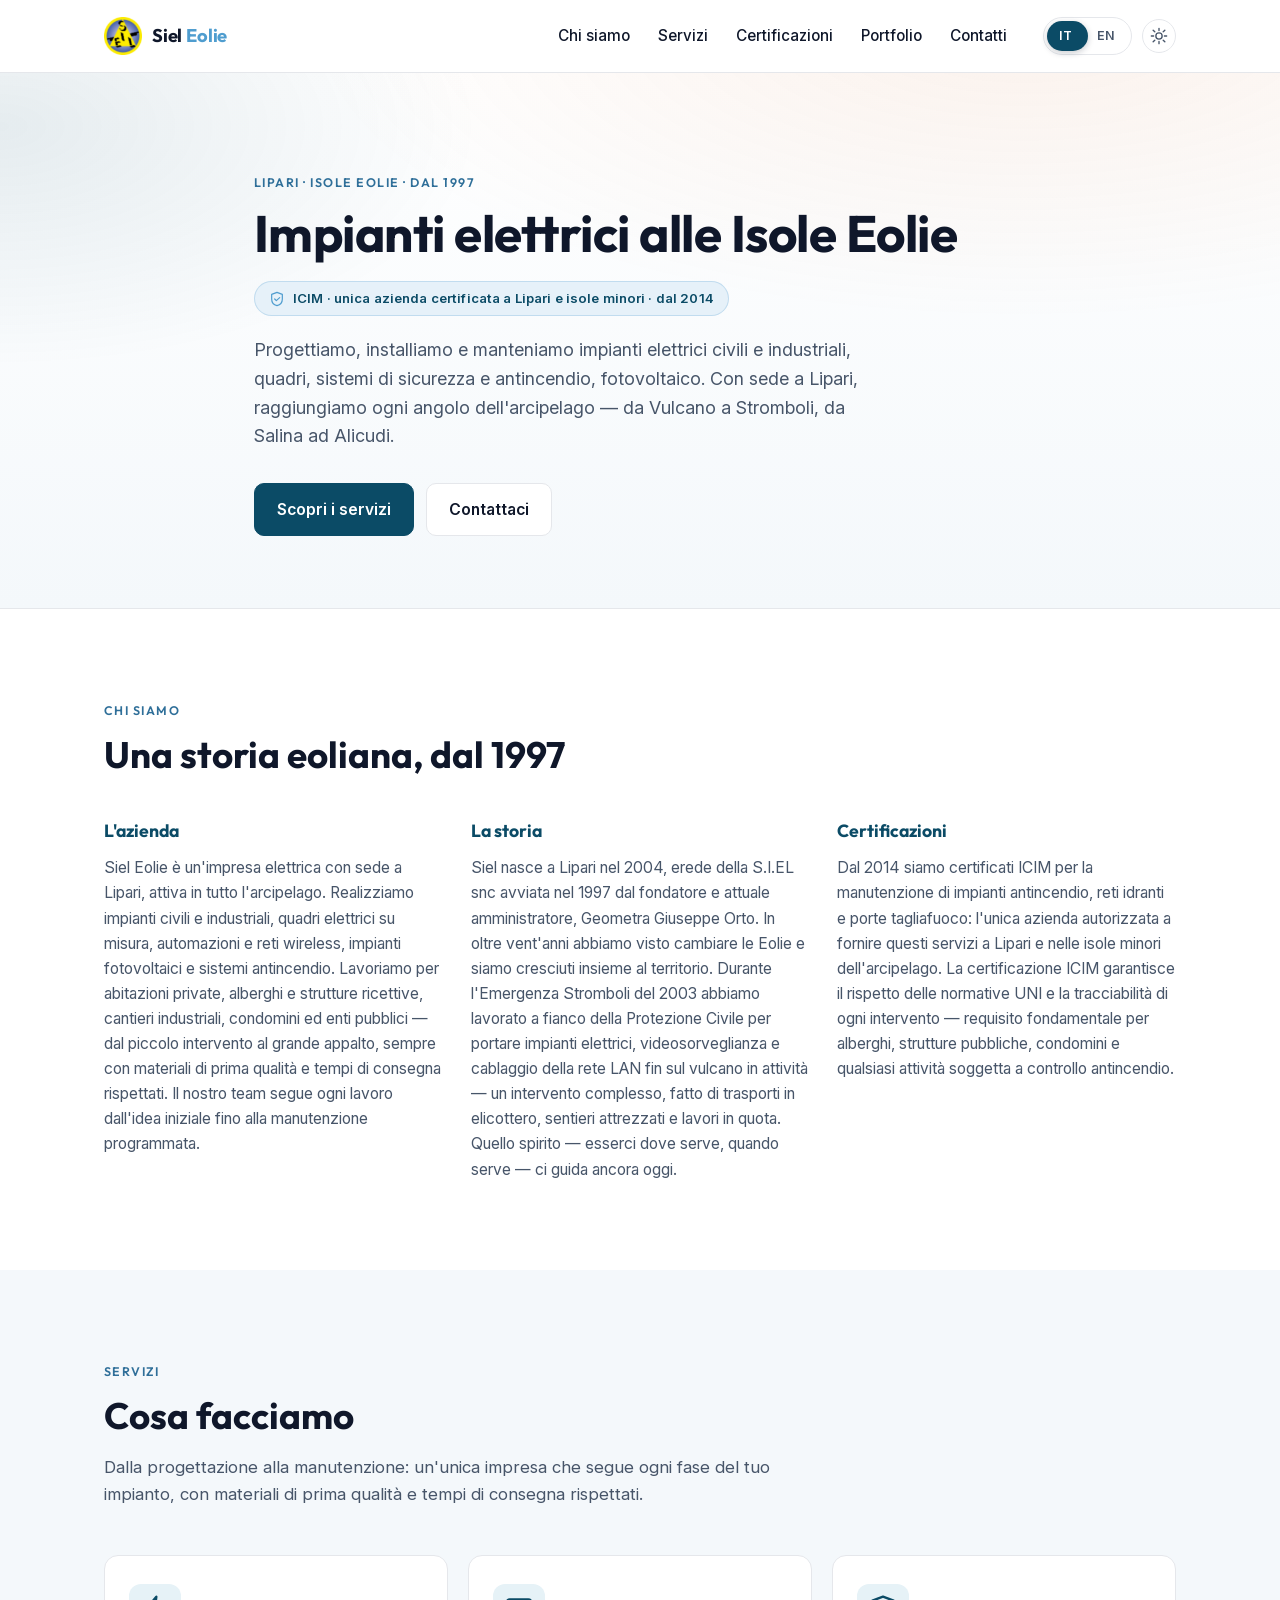
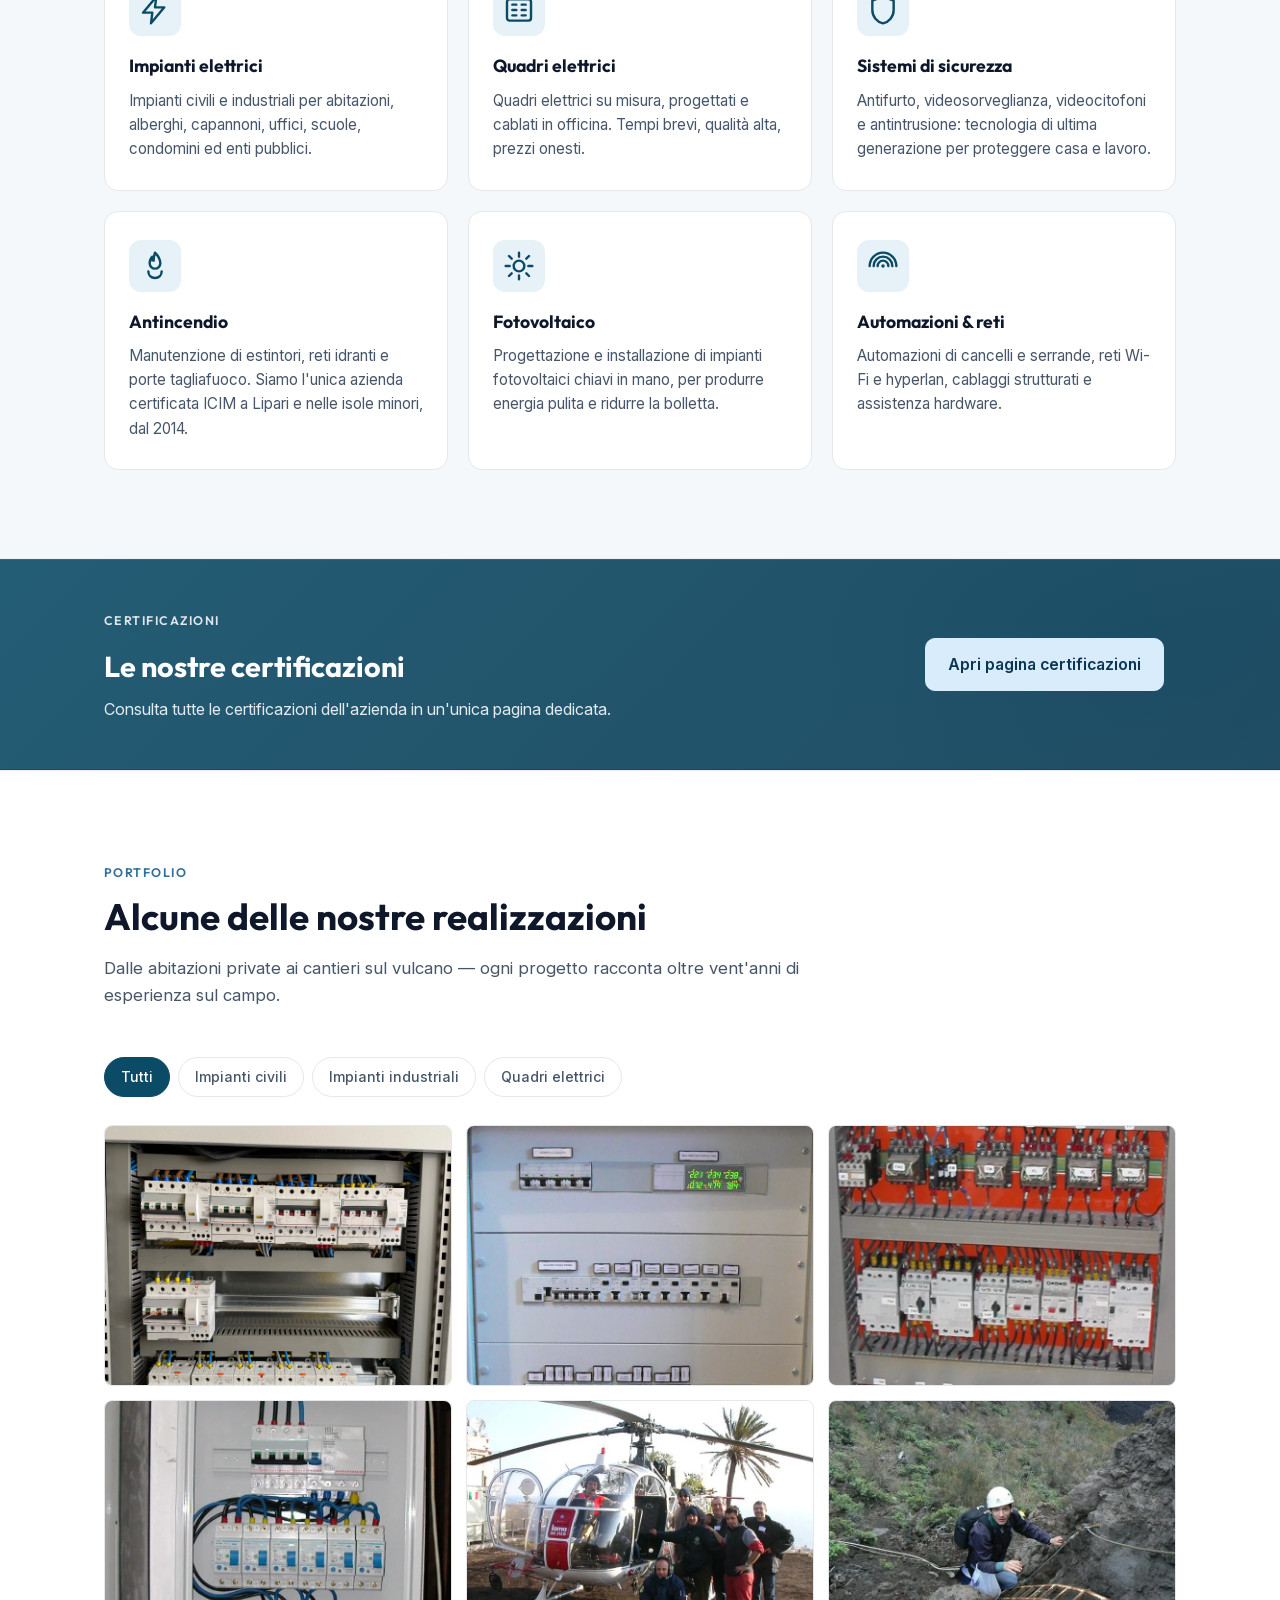
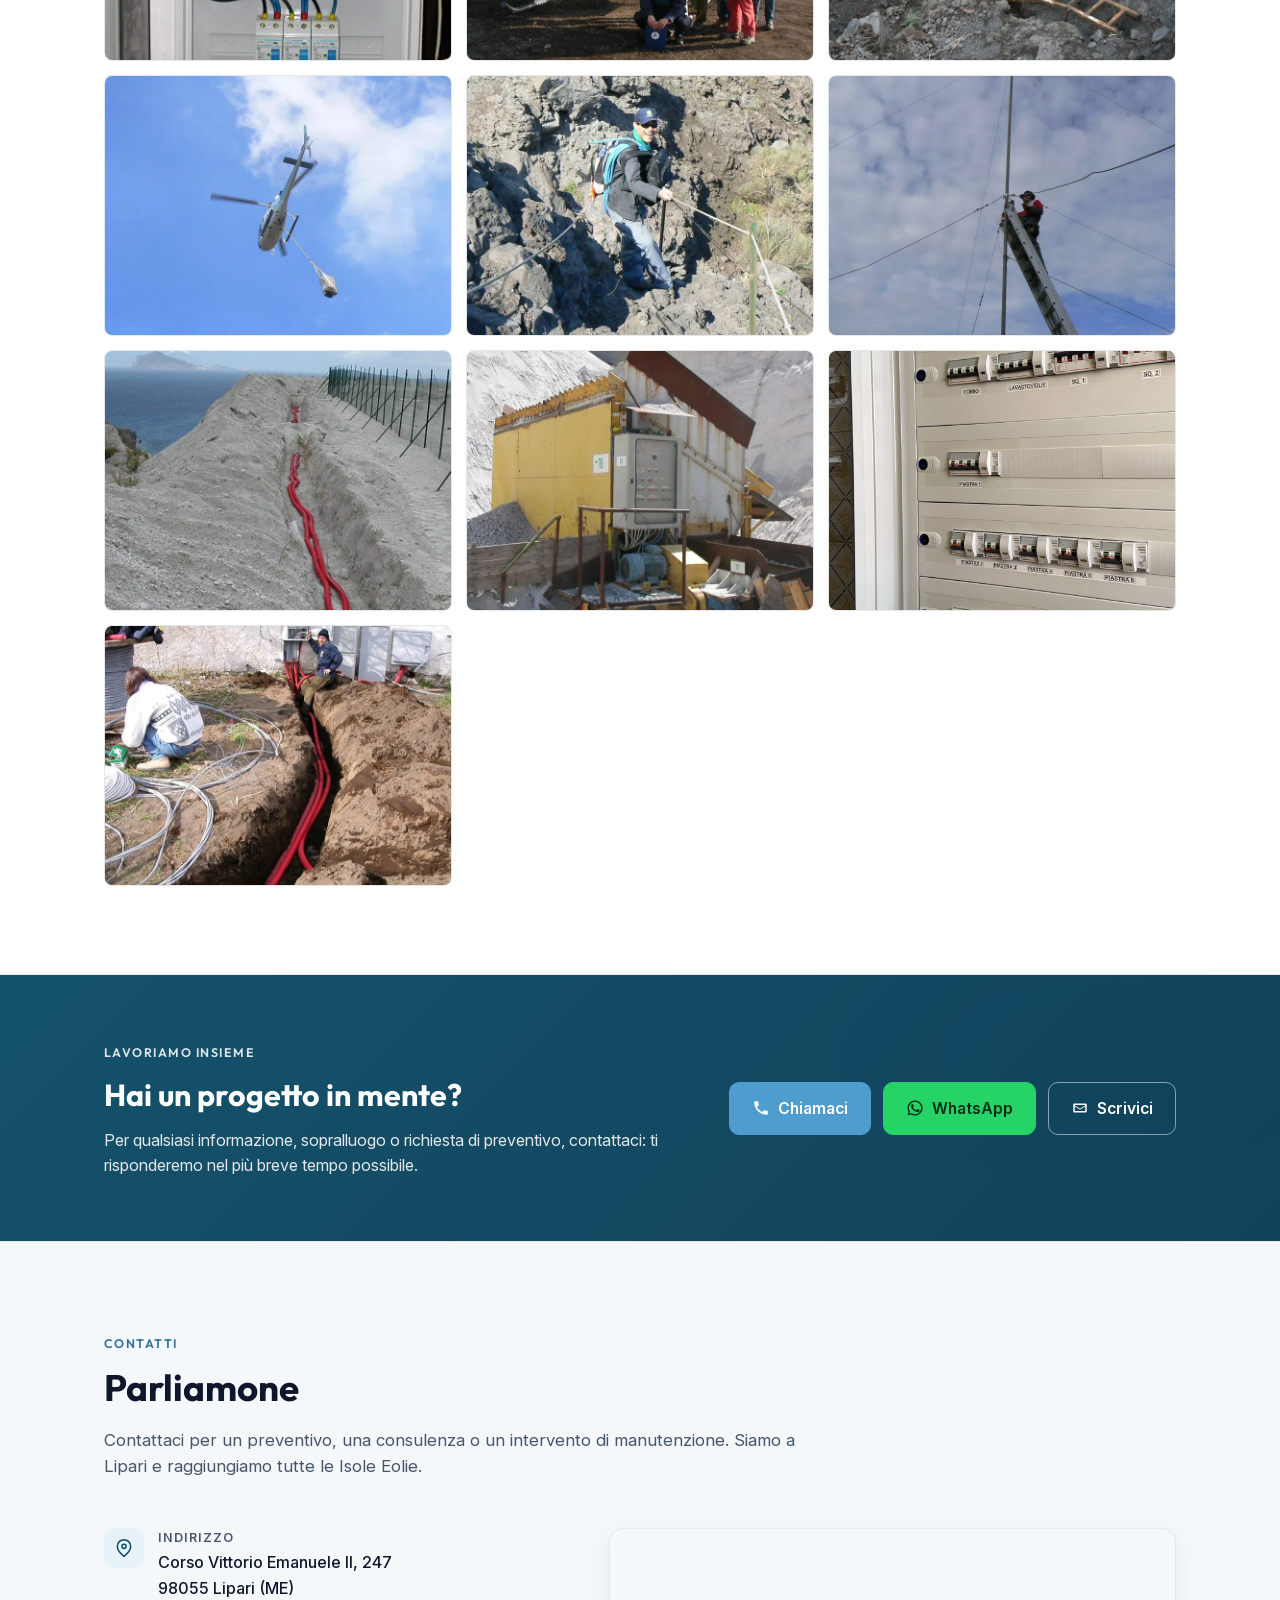
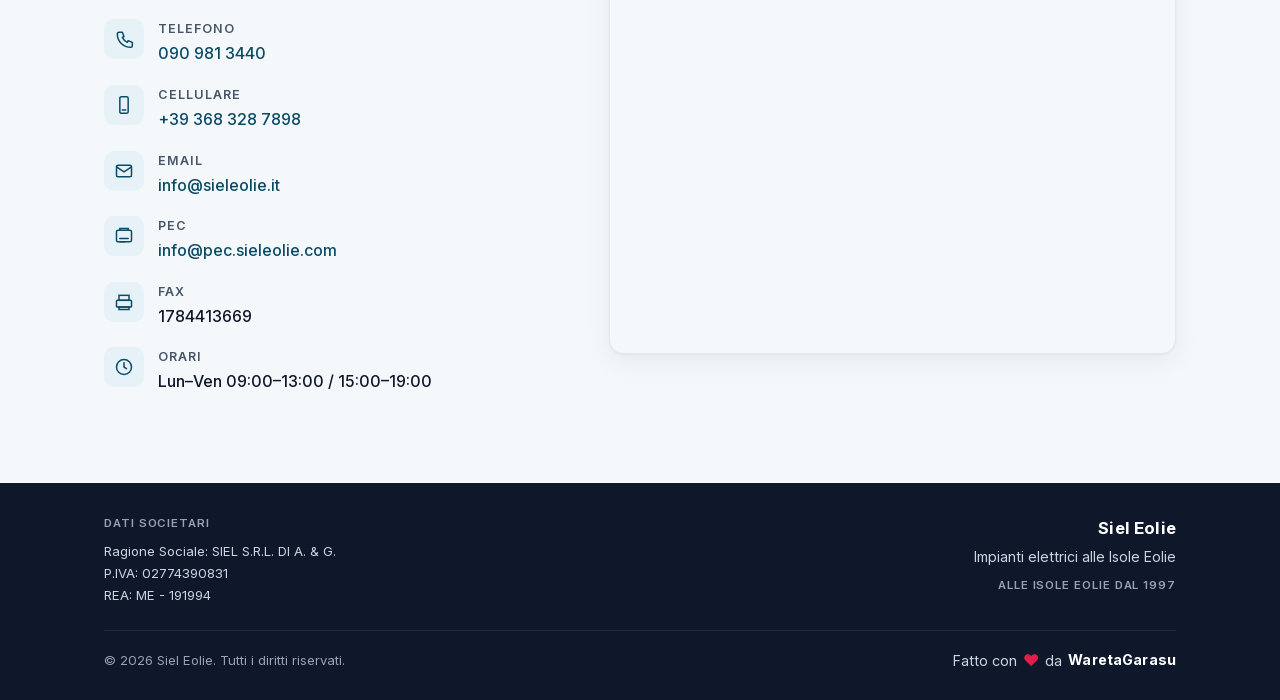
==== commit 355f4b6c: "refine certifications UX/layout and apply pagespeed/accessibility optimizations" ====
--- a/index.html
+++ b/index.html
@@ -1,4 +1,4 @@
-<!doctype html> <html lang="it"> <head> <meta charset="UTF-8"> <meta content="width=device-width,initial-scale=1" name="viewport"> <meta content="Siel Eolie — impianti elettrici civili e industriali, quadri, sicurezza, antincendio e fotovoltaico. Lipari e tutto l'arcipelago eoliano, dal 1997." name="description"> <meta content="#ffffff" name="theme-color"> <meta content="default" name="apple-mobile-web-app-status-bar-style"> <meta content="telephone=no" name="format-detection"> <meta content="Siel Eolie" name="apple-mobile-web-app-title"> <title data-i18n="meta.title">Siel Eolie — Impianti elettrici alle Isole Eolie</title> <link href="https://sieleolie.com/" rel="canonical"> <meta content="website" property="og:type"> <meta content="https://sieleolie.com/" property="og:url"> <meta content="Siel Eolie — Impianti elettrici alle Isole Eolie" property="og:title" data-i18n="meta.ogTitle"> <meta content="Impianti elettrici civili e industriali, quadri, sicurezza, antincendio e fotovoltaico. Lipari e tutto l'arcipelago eoliano, dal 1997." property="og:description" data-i18n="meta.ogDescription"> <meta content="https://sieleolie.com/source/img/og-card.png" property="og:image"> <meta content="1200" property="og:image:width"> <meta content="630" property="og:image:height"> <meta content="Siel Eolie — Impianti elettrici alle Isole Eolie" property="og:image:alt"> <meta content="it_IT" property="og:locale"> <meta content="en_US" property="og:locale:alternate"> <meta content="summary_large_image" name="twitter:card"> <meta content="Siel Eolie — Impianti elettrici alle Isole Eolie" name="twitter:title" data-i18n="meta.ogTitle"> <meta content="Impianti elettrici civili e industriali, quadri, sicurezza, antincendio e fotovoltaico. Lipari e tutto l'arcipelago eoliano, dal 1997." name="twitter:description" data-i18n="meta.ogDescription"> <meta content="https://sieleolie.com/source/img/og-card.png" name="twitter:image"> <link href="/source/img/favicon.svg" rel="icon" type="image/svg+xml"> <link href="/source/img/favicon-32.png" rel="icon" type="image/png" sizes="32x32"> <link href="/source/img/favicon.ico" rel="icon"> <link href="/source/img/apple-touch-icon.png" rel="apple-touch-icon" sizes="180x180"> <link href="/source/site.webmanifest" rel="manifest"> <script>!function(){try{var t=localStorage.getItem("theme"),e=window.matchMedia&&window.matchMedia("(prefers-color-scheme: dark)").matches,a="light"===t||"dark"===t?t:e?"dark":"light";document.documentElement.setAttribute("data-theme",a)}catch(t){document.documentElement.setAttribute("data-theme","light")}}()</script> <link href="/source/fonts/inter-variable.woff2" rel="preload" type="font/woff2" as="font" crossorigin> <link href="/source/fonts/outfit-latin.woff2" rel="preload" type="font/woff2" as="font" crossorigin> <link href="/source/style.min.css" rel="stylesheet"> <script type="application/ld+json"> {
+<!doctype html> <html lang="it"> <head> <meta charset="UTF-8"> <meta content="width=device-width,initial-scale=1" name="viewport"> <meta content="Siel Eolie — impianti elettrici civili e industriali, quadri, sicurezza, antincendio e fotovoltaico. Lipari e tutto l'arcipelago eoliano, dal 1997." name="description"> <meta content="#ffffff" name="theme-color"> <meta content="default" name="apple-mobile-web-app-status-bar-style"> <meta content="telephone=no" name="format-detection"> <meta content="Siel Eolie" name="apple-mobile-web-app-title"> <title data-i18n="meta.title">Siel Eolie — Impianti elettrici alle Isole Eolie</title> <link href="https://sieleolie.com/" rel="canonical"> <meta content="website" property="og:type"> <meta content="https://sieleolie.com/" property="og:url"> <meta content="Siel Eolie — Impianti elettrici alle Isole Eolie" property="og:title" data-i18n="meta.ogTitle"> <meta content="Impianti elettrici civili e industriali, quadri, sicurezza, antincendio e fotovoltaico. Lipari e tutto l'arcipelago eoliano, dal 1997." property="og:description" data-i18n="meta.ogDescription"> <meta content="https://sieleolie.com/source/img/og-card.png" property="og:image"> <meta content="1200" property="og:image:width"> <meta content="630" property="og:image:height"> <meta content="Siel Eolie — Impianti elettrici alle Isole Eolie" property="og:image:alt"> <meta content="it_IT" property="og:locale"> <meta content="en_US" property="og:locale:alternate"> <meta content="summary_large_image" name="twitter:card"> <meta content="Siel Eolie — Impianti elettrici alle Isole Eolie" name="twitter:title" data-i18n="meta.ogTitle"> <meta content="Impianti elettrici civili e industriali, quadri, sicurezza, antincendio e fotovoltaico. Lipari e tutto l'arcipelago eoliano, dal 1997." name="twitter:description" data-i18n="meta.ogDescription"> <meta content="https://sieleolie.com/source/img/og-card.png" name="twitter:image"> <link href="/source/img/favicon.svg" rel="icon" type="image/svg+xml"> <link href="/source/img/favicon-32.png" rel="icon" type="image/png" sizes="32x32"> <link href="/source/img/favicon.ico" rel="icon"> <link href="/source/img/apple-touch-icon.png" rel="apple-touch-icon" sizes="180x180"> <link href="/source/site.webmanifest" rel="manifest"> <script>!function(){try{var t=localStorage.getItem("theme"),e=window.matchMedia&&window.matchMedia("(prefers-color-scheme: dark)").matches,a="light"===t||"dark"===t?t:e?"dark":"light";document.documentElement.setAttribute("data-theme",a)}catch(t){document.documentElement.setAttribute("data-theme","light")}}()</script> <link href="/source/fonts/inter-variable.woff2" rel="preload" type="font/woff2" as="font" crossorigin> <link href="/source/style.min.css" rel="stylesheet"> <script type="application/ld+json"> {
         "@context": "https://schema.org",
         "@type": "Electrician",
         "@id": "https://sieleolie.com/#business",
@@ -86,4 +86,4 @@
             "recognizedBy": { "@type": "Organization", "name": "ICIM S.p.A." },
             "description": "Manutenzione di impianti antincendio, reti idranti e porte tagliafuoco (dal 2014)"
         }
-    } </script> </head> <body> <noscript> <div class="noscript-banner"> <strong>JavaScript è disattivato.</strong> Alcune funzioni (cambio lingua, menu mobile, filtro portfolio) non sono disponibili. Contattaci direttamente: <a href="tel:+393683287898">+39 368 328 7898</a> · <a href="mailto:info@sieleolie.it">info@sieleolie.it</a> <br><strong>JavaScript is disabled.</strong> Some features (language toggle, mobile menu, portfolio filter) are unavailable. Contact us directly via phone or email. </div> </noscript> <header> <div class="container nav"> <a href="/" class="brand" aria-label="Siel Eolie — home"> <img alt="" src="/source/img/favicon.svg" aria-hidden="true" class="brand-mark" height="38" width="38"> <span class="brand-name">Siel <em>Eolie</em></span> </a> <button class="menu-toggle" aria-label="Apri menu" aria-controls="navLinks" aria-expanded="false"> <span class="menu-toggle-icon" aria-hidden="true"> <span></span> <span></span> <span></span> </span> </button> <nav aria-label="Navigazione principale" class="nav-links" id="navLinks"> <a href="#chi-siamo" data-i18n="nav.about">Chi siamo</a> <a href="#servizi" data-i18n="nav.services">Servizi</a> <a href="/certifications/" data-i18n="nav.certifications">Certificazioni</a> <a href="#portfolio" data-i18n="nav.portfolio">Portfolio</a> <a href="#contatti" data-i18n="nav.contact">Contatti</a> <div class="nav-controls"> <div class="lang-toggle" aria-label="Lingua / Language" role="group"> <button class="active" type="button" aria-pressed="true" data-lang="it">IT</button> <button type="button" aria-pressed="false" data-lang="en">EN</button> </div> <button class="theme-toggle" type="button" aria-label="Cambia tema" data-i18n-attr="aria-label:a11y.themeToggle" id="themeToggle" aria-pressed="false"> <span class="theme-toggle-icon" aria-hidden="true"> <svg focusable="false" height="18" viewBox="0 0 24 24" width="18" class="icon-sun"> <circle cx="12" cy="12" fill="none" r="4.2" stroke="currentColor" stroke-width="1.8"/> <path d="M12 1.8v3M12 19.2v3M1.8 12h3M19.2 12h3M4.2 4.2l2.2 2.2M17.6 17.6l2.2 2.2M4.2 19.8l2.2-2.2M17.6 6.4l2.2-2.2" fill="none" stroke="currentColor" stroke-width="1.8" stroke-linecap="round"/> </svg> <svg focusable="false" height="18" viewBox="0 0 24 24" width="18" class="icon-moon"> <path d="M20.3 14.1A8.6 8.6 0 1 1 9.9 3.7a7 7 0 1 0 10.4 10.4z" fill="none" stroke="currentColor" stroke-width="1.8" stroke-linejoin="round"/> </svg> </span> <span data-i18n="theme.toggleLabel" class="sr-only">Cambia tema</span> </button> </div> </nav> </div> </header> <main> <section class="hero"> <div class="container hero-inner"> <p data-i18n="hero.eyebrow" class="eyebrow">Lipari · Isole Eolie · dal 1997</p> <h1 data-i18n="hero.title">Impianti elettrici alle Isole Eolie</h1> <p class="hero-badge"> <svg focusable="false" height="16" viewBox="0 0 24 24" width="16" aria-hidden="true"> <path d="M12 2 4 5v7c0 5 3.5 9 8 10 4.5-1 8-5 8-10V5l-8-3z" fill="none" stroke="currentColor" stroke-width="1.8" stroke-linejoin="round"/> <path d="m8.5 12 2.5 2.5L16 10" fill="none" stroke="currentColor" stroke-width="1.8" stroke-linecap="round" stroke-linejoin="round"/> </svg> <span data-i18n="hero.icimBadge">ICIM · unica azienda certificata a Lipari e isole minori · dal 2014</span> </p> <p data-i18n="hero.lead" class="hero-lead"> Progettiamo, installiamo e manteniamo impianti elettrici civili e industriali, quadri, sistemi di sicurezza e antincendio, fotovoltaico. Con sede a Lipari, raggiungiamo ogni angolo dell'arcipelago — da Vulcano a Stromboli, da Salina ad Alicudi. </p> <div class="hero-ctas"> <a href="#servizi" class="btn btn-primary" data-i18n="hero.ctaServices">Scopri i servizi</a> <a href="#contatti" class="btn btn-secondary" data-i18n="hero.ctaContact">Contattaci</a> </div> </div> </section> <section class="section" id="chi-siamo"> <div class="container"> <p data-i18n="about.eyebrow" class="eyebrow">Chi siamo</p> <h2 data-i18n="about.title">Una storia eoliana, dal 1997</h2> <div class="about-grid"> <div class="about-block"> <h3 data-i18n="about.companyTitle">L'azienda</h3> <p data-i18n="about.companyBody"> Siel Eolie è un'impresa elettrica con sede a Lipari, attiva in tutto l'arcipelago. Realizziamo impianti civili e industriali, quadri elettrici su misura, automazioni e reti wireless, impianti fotovoltaici e sistemi antincendio. Lavoriamo per abitazioni private, alberghi e strutture ricettive, cantieri industriali, condomini ed enti pubblici — dal piccolo intervento al grande appalto, sempre con materiali di prima qualità e tempi di consegna rispettati. Il nostro team segue ogni lavoro dall'idea iniziale fino alla manutenzione programmata. </p> </div> <div class="about-block"> <h3 data-i18n="about.historyTitle">La storia</h3> <p data-i18n="about.historyBody"> Siel nasce a Lipari nel 2004, erede della S.I.EL snc avviata nel 1997 dal fondatore e attuale amministratore, Geometra Giuseppe Orto. In oltre vent'anni abbiamo visto cambiare le Eolie e siamo cresciuti insieme al territorio. Durante l'Emergenza Stromboli del 2003 abbiamo lavorato a fianco della Protezione Civile per portare impianti elettrici, videosorveglianza e cablaggio della rete LAN fin sul vulcano in attività — un intervento complesso, fatto di trasporti in elicottero, sentieri attrezzati e lavori in quota. Quello spirito — esserci dove serve, quando serve — ci guida ancora oggi. </p> </div> <div class="about-block"> <h3 data-i18n="about.certTitle">Certificazioni</h3> <p data-i18n="about.certBody"> Dal 2014 siamo certificati ICIM per la manutenzione di impianti antincendio, reti idranti e porte tagliafuoco: l'unica azienda autorizzata a fornire questi servizi a Lipari e nelle isole minori dell'arcipelago. La certificazione ICIM garantisce il rispetto delle normative UNI e la tracciabilità di ogni intervento — requisito fondamentale per alberghi, strutture pubbliche, condomini e qualsiasi attività soggetta a controllo antincendio. </p> </div> </div> </div> </section> <section class="section section-soft" id="servizi"> <div class="container"> <p data-i18n="services.eyebrow" class="eyebrow">Servizi</p> <h2 data-i18n="services.title">Cosa facciamo</h2> <p data-i18n="services.lead" class="section-lead"> Dalla progettazione alla manutenzione: un'unica impresa che segue ogni fase del tuo impianto, con materiali di prima qualità e tempi di consegna rispettati. </p> <div class="services-grid"> <article class="service-card"> <div class="service-icon" aria-hidden="true"> <svg focusable="false" height="32" viewBox="0 0 24 24" width="32" aria-hidden="true"><path d="M13 2 3 14h7l-1 8 10-12h-7l1-8z" fill="none" stroke="currentColor" stroke-width="1.8" stroke-linejoin="round"/></svg> </div> <h3 data-i18n="services.electric.title">Impianti elettrici</h3> <p data-i18n="services.electric.body"> Impianti civili e industriali per abitazioni, alberghi, capannoni, uffici, scuole, condomini ed enti pubblici. </p> </article> <article class="service-card"> <div class="service-icon" aria-hidden="true"> <svg focusable="false" height="32" viewBox="0 0 24 24" width="32" aria-hidden="true"><rect fill="none" height="16" stroke="currentColor" stroke-width="1.8" width="18" x="3" y="4" rx="2"/><path d="M7 8h3M14 8h3M7 12h3M14 12h3M7 16h3M14 16h3" stroke="currentColor" stroke-width="1.8" stroke-linecap="round"/></svg> </div> <h3 data-i18n="services.panels.title">Quadri elettrici</h3> <p data-i18n="services.panels.body"> Quadri elettrici su misura, progettati e cablati in officina. Tempi brevi, qualità alta, prezzi onesti. </p> </article> <article class="service-card"> <div class="service-icon" aria-hidden="true"> <svg focusable="false" height="32" viewBox="0 0 24 24" width="32" aria-hidden="true"><path d="M12 2 4 5v7c0 5 3.5 9 8 10 4.5-1 8-5 8-10V5l-8-3z" fill="none" stroke="currentColor" stroke-width="1.8" stroke-linejoin="round"/></svg> </div> <h3 data-i18n="services.security.title">Sistemi di sicurezza</h3> <p data-i18n="services.security.body"> Antifurto, videosorveglianza, videocitofoni e antintrusione: tecnologia di ultima generazione per proteggere casa e lavoro. </p> </article> <article class="service-card"> <div class="service-icon" aria-hidden="true"> <svg focusable="false" height="32" viewBox="0 0 24 24" width="32" aria-hidden="true"><path d="M12 2s4 4 4 8a4 4 0 0 1-8 0c0-2 1-4 2-5-1 2 0 3 1 3 0-3 1-6 1-6z" fill="none" stroke="currentColor" stroke-width="1.8" stroke-linejoin="round"/><path d="M7 16c0 3 2 5 5 5s5-2 5-5" fill="none" stroke="currentColor" stroke-width="1.8" stroke-linecap="round"/></svg> </div> <h3 data-i18n="services.fire.title">Antincendio</h3> <p data-i18n="services.fire.body"> Manutenzione di estintori, reti idranti e porte tagliafuoco. Siamo l'unica azienda certificata ICIM a Lipari e nelle isole minori, dal 2014. </p> </article> <article class="service-card"> <div class="service-icon" aria-hidden="true"> <svg focusable="false" height="32" viewBox="0 0 24 24" width="32" aria-hidden="true"><circle cx="12" cy="12" fill="none" r="4" stroke="currentColor" stroke-width="1.8"/><path d="M12 2v3M12 19v3M2 12h3M19 12h3M4.5 4.5l2 2M17.5 17.5l2 2M4.5 19.5l2-2M17.5 6.5l2-2" stroke="currentColor" stroke-width="1.8" stroke-linecap="round"/></svg> </div> <h3 data-i18n="services.solar.title">Fotovoltaico</h3> <p data-i18n="services.solar.body"> Progettazione e installazione di impianti fotovoltaici chiavi in mano, per produrre energia pulita e ridurre la bolletta. </p> </article> <article class="service-card"> <div class="service-icon" aria-hidden="true"> <svg focusable="false" height="32" viewBox="0 0 24 24" width="32" aria-hidden="true"><path d="M2 12a10 10 0 0 1 20 0" fill="none" stroke="currentColor" stroke-width="1.8" stroke-linecap="round"/><path d="M5 12a7 7 0 0 1 14 0" fill="none" stroke="currentColor" stroke-width="1.8" stroke-linecap="round"/><path d="M8 12a4 4 0 0 1 8 0" fill="none" stroke="currentColor" stroke-width="1.8" stroke-linecap="round"/><circle cx="12" cy="12" fill="currentColor" r="1.3"/></svg> </div> <h3 data-i18n="services.automation.title">Automazioni & reti</h3> <p data-i18n="services.automation.body"> Automazioni di cancelli e serrande, reti Wi-Fi e hyperlan, cablaggi strutturati e assistenza hardware. </p> </article> </div> </div> </section> <section class="cert-promo-strip" aria-labelledby="certPromoTitle"> <div class="container"> <div class="cert-promo-inner"> <div class="cert-promo-text"> <p data-i18n="cert.homeEyebrow" class="eyebrow cert-promo-eyebrow">Certificazioni</p> <h2 data-i18n="cert.homeTitle" id="certPromoTitle">Le nostre certificazioni</h2> <p data-i18n="cert.homeBody" class="cert-promo-body">Consulta tutte le certificazioni dell'azienda in un'unica pagina dedicata.</p> </div> <div class="cert-promo-actions"> <a href="/certifications/" class="btn btn-primary" data-i18n="cert.homeCta">Apri pagina certificazioni</a> </div> </div> </div> </section> <section class="section" id="portfolio"> <div class="container"> <p data-i18n="portfolio.eyebrow" class="eyebrow">Portfolio</p> <h2 data-i18n="portfolio.title">Alcune delle nostre realizzazioni</h2> <p data-i18n="portfolio.lead" class="section-lead"> Dalle abitazioni private ai cantieri sul vulcano — ogni progetto racconta oltre vent'anni di esperienza sul campo. </p> <div class="portfolio-filters" aria-label="Filtri portfolio" role="tablist"> <button class="filter active" type="button" aria-selected="true" data-filter="all" data-i18n="portfolio.tabs.all" role="tab">Tutti</button> <button class="filter" type="button" aria-selected="false" data-filter="civile" data-i18n="portfolio.tabs.civile" role="tab">Impianti civili</button> <button class="filter" type="button" aria-selected="false" data-filter="industriale" data-i18n="portfolio.tabs.industriale" role="tab">Impianti industriali</button> <button class="filter" type="button" aria-selected="false" data-filter="quadro" data-i18n="portfolio.tabs.quadro" role="tab">Quadri elettrici</button> </div> <div class="portfolio-grid"> <figure class="portfolio-item" data-cat="quadro"> <img alt="Quadro elettrico BTicino moderno con multimetro e interruttori differenziali" src="/source/img/portfolio/quadro_01.webp" decoding="async" loading="lazy"> </figure> <figure class="portfolio-item" data-cat="quadro"> <img alt="Quadro di piano con multimetro contatore e interruttori etichettati" src="/source/img/portfolio/quadro_02.webp" decoding="async" loading="lazy"> </figure> <figure class="portfolio-item" data-cat="quadro"> <img alt="Quadro industriale con teleruttori e relè su piastra rossa" src="/source/img/portfolio/quadro_03.webp" decoding="async" loading="lazy"> </figure> <figure class="portfolio-item" data-cat="quadro"> <img alt="Quadro elettrico civile con interruttori differenziali" src="/source/img/portfolio/quadro_04.webp" decoding="async" loading="lazy"> </figure> <figure class="portfolio-item" data-cat="industriale"> <img alt="Squadra di lavoro con elicottero Lama SA 315B in quota" src="/source/img/portfolio/industriale_01.webp" decoding="async" loading="lazy"> </figure> <figure class="portfolio-item" data-cat="industriale"> <img alt="Tecnico in arrampicata con scala su terreno vulcanico" src="/source/img/portfolio/industriale_02.webp" decoding="async" loading="lazy"> </figure> <figure class="portfolio-item" data-cat="industriale"> <img alt="Elicottero in volo con carico sospeso per trasporto materiali" src="/source/img/portfolio/industriale_03.webp" decoding="async" loading="lazy"> </figure> <figure class="portfolio-item" data-cat="industriale"> <img alt="Tecnico su sentiero attrezzato con corde fisse su roccia vulcanica" src="/source/img/portfolio/industriale_04.webp" decoding="async" loading="lazy"> </figure> <figure class="portfolio-item" data-cat="industriale"> <img alt="Intervento su antenna e palo radio con tiranti" src="/source/img/portfolio/industriale_05.webp" decoding="async" loading="lazy"> </figure> <figure class="portfolio-item" data-cat="industriale"> <img alt="Posa cavi elettrici in trincea su costone con vista mare" src="/source/img/portfolio/industriale_06.webp" decoding="async" loading="lazy"> </figure> <figure class="portfolio-item" data-cat="industriale"> <img alt="Impianto elettrico a servizio di cava e impianto di frantumazione" src="/source/img/portfolio/industriale_07.webp" decoding="async" loading="lazy"> </figure> <figure class="portfolio-item" data-cat="civile"> <img alt="Quadro elettrico residenziale BTicino con circuiti etichettati (forno, lavastoviglie, piastra, luci)" src="/source/img/portfolio/civile_01.webp" decoding="async" loading="lazy"> </figure> <figure class="portfolio-item" data-cat="civile"> <img alt="Scavo e posa cavi elettrici di alimentazione edificio residenziale" src="/source/img/portfolio/civile_02.webp" decoding="async" loading="lazy"> </figure> </div> </div> </section> <section class="cta-strip" aria-labelledby="ctaTitle"> <div class="container cta-inner"> <div class="cta-text"> <p data-i18n="cta.eyebrow" class="eyebrow cta-eyebrow">Lavoriamo insieme</p> <h2 data-i18n="cta.title" id="ctaTitle">Hai un progetto in mente?</h2> <p data-i18n="cta.body" class="cta-body">Per qualsiasi informazione, sopralluogo o richiesta di preventivo, contattaci: ti risponderemo nel più breve tempo possibile.</p> </div> <div class="cta-actions"> <a href="tel:+390909813440" class="btn btn-primary"> <svg focusable="false" height="18" viewBox="0 0 24 24" width="18" aria-hidden="true"> <path d="M6.6 10.8c1.4 2.8 3.8 5.1 6.6 6.6l2.2-2.2c.3-.3.7-.4 1-.3 1.2.4 2.4.6 3.7.6.5 0 1 .4 1 1V20c0 .6-.5 1-1 1C10.6 21 3 13.4 3 4c0-.5.4-1 1-1h3.5c.6 0 1 .4 1 1 0 1.3.2 2.5.6 3.7.1.3 0 .7-.3 1l-2.2 2.1z" fill="currentColor"/> </svg> <span data-i18n="cta.phone">Chiamaci</span> </a> <a href="https://wa.me/393683287898" class="btn btn-whatsapp" aria-label="WhatsApp" rel="noopener" target="_blank"> <svg focusable="false" height="18" viewBox="0 0 24 24" width="18" aria-hidden="true"> <path d="M17.5 14.4c-.3-.1-1.7-.8-2-.9-.3-.1-.4-.1-.6.1-.2.3-.7.9-.9 1.1-.2.2-.3.2-.6.1-.3-.1-1.2-.4-2.3-1.4-.8-.8-1.4-1.7-1.6-2-.2-.3 0-.5.1-.6.1-.1.3-.3.4-.5.1-.2.2-.3.3-.5.1-.2 0-.4 0-.5-.1-.1-.6-1.5-.8-2-.2-.5-.4-.5-.6-.5h-.5c-.2 0-.5.1-.7.3-.3.3-1 1-1 2.4s1 2.8 1.1 3c.1.1 2 3.1 4.9 4.3.7.3 1.2.5 1.6.6.7.2 1.3.2 1.8.1.6-.1 1.7-.7 2-1.4.2-.7.2-1.2.2-1.4-.1-.2-.3-.2-.6-.3zM12 2a10 10 0 0 0-8.6 15l-1.3 4.7 4.8-1.2A10 10 0 1 0 12 2zm0 18.2a8.2 8.2 0 0 1-4.2-1.2l-.3-.2-3 .8.8-2.9-.2-.3A8.2 8.2 0 1 1 12 20.2z" fill="currentColor"/> </svg> <span data-i18n="cta.whatsapp">WhatsApp</span> </a> <a href="mailto:info@sieleolie.it" class="btn btn-secondary"> <svg focusable="false" height="18" viewBox="0 0 24 24" width="18" aria-hidden="true"> <path d="M4 6h16c.6 0 1 .4 1 1v10c0 .6-.4 1-1 1H4c-.6 0-1-.4-1-1V7c0-.6.4-1 1-1zm1 2v.4l7 4.6 7-4.6V8H5zm14 1.8l-6.5 4.3a1 1 0 0 1-1 0L5 9.8V16h14V9.8z" fill="currentColor"/> </svg> <span data-i18n="cta.email">Scrivici</span> </a> </div> </div> </section> <section class="section section-soft" id="contatti"> <div class="container"> <p data-i18n="contact.eyebrow" class="eyebrow">Contatti</p> <h2 data-i18n="contact.title">Parliamone</h2> <p data-i18n="contact.lead" class="section-lead"> Contattaci per un preventivo, una consulenza o un intervento di manutenzione. Siamo a Lipari e raggiungiamo tutte le Isole Eolie. </p> <div class="contact-grid"> <ul class="contact-info"> <li> <div class="ci-icon" aria-hidden="true"> <svg focusable="false" height="20" viewBox="0 0 24 24" width="20" aria-hidden="true"><path d="M12 2a8 8 0 0 0-8 8c0 6 8 12 8 12s8-6 8-12a8 8 0 0 0-8-8z" fill="none" stroke="currentColor" stroke-width="1.8"/><circle cx="12" cy="10" fill="none" r="2.5" stroke="currentColor" stroke-width="1.8"/></svg> </div> <div> <div class="ci-label" data-i18n="contact.addressLabel">Indirizzo</div> <div class="ci-value">Corso Vittorio Emanuele II, 247<br>98055 Lipari (ME)</div> </div> </li> <li> <div class="ci-icon" aria-hidden="true"> <svg focusable="false" height="20" viewBox="0 0 24 24" width="20" aria-hidden="true"><path d="M6 4h4l2 5-2 1a12 12 0 0 0 6 6l1-2 5 2v4a2 2 0 0 1-2 2A16 16 0 0 1 4 6a2 2 0 0 1 2-2z" fill="none" stroke="currentColor" stroke-width="1.8" stroke-linejoin="round"/></svg> </div> <div> <div class="ci-label" data-i18n="contact.phoneFixedLabel">Telefono</div> <div class="ci-value"><a href="tel:+390909813440">090 981 3440</a></div> </div> </li> <li> <div class="ci-icon" aria-hidden="true"> <svg focusable="false" height="20" viewBox="0 0 24 24" width="20" aria-hidden="true"><rect fill="none" height="20" stroke="currentColor" stroke-width="1.8" width="10" x="7" y="2" rx="2"/><path d="M10 18h4" stroke="currentColor" stroke-width="1.8" stroke-linecap="round"/></svg> </div> <div> <div class="ci-label" data-i18n="contact.phoneLabel">Cellulare</div> <div class="ci-value"><a href="tel:+393683287898">+39 368 328 7898</a></div> </div> </li> <li> <div class="ci-icon" aria-hidden="true"> <svg focusable="false" height="20" viewBox="0 0 24 24" width="20" aria-hidden="true"><rect fill="none" height="14" stroke="currentColor" stroke-width="1.8" width="18" x="3" y="5" rx="2"/><path d="m3 7 9 6 9-6" fill="none" stroke="currentColor" stroke-width="1.8"/></svg> </div> <div> <div class="ci-label">Email</div> <div class="ci-value"><a href="mailto:info@sieleolie.it">info@sieleolie.it</a></div> </div> </li> <li> <div class="ci-icon" aria-hidden="true"> <svg focusable="false" height="20" viewBox="0 0 24 24" width="20" aria-hidden="true"><rect fill="none" height="14" stroke="currentColor" stroke-width="1.8" width="18" x="3" y="5" rx="2"/><path d="M7 5V3h10v2M7 15h10M7 19h6" fill="none" stroke="currentColor" stroke-width="1.8" stroke-linecap="round"/></svg> </div> <div> <div class="ci-label">PEC</div> <div class="ci-value"><a href="mailto:info@pec.sieleolie.com">info@pec.sieleolie.com</a></div> </div> </li> <li> <div class="ci-icon" aria-hidden="true"> <svg focusable="false" height="20" viewBox="0 0 24 24" width="20" aria-hidden="true"><rect fill="none" height="6" stroke="currentColor" stroke-width="1.8" width="12" x="6" y="4"/><rect fill="none" height="8" stroke="currentColor" stroke-width="1.8" width="18" x="3" y="10" rx="1"/><rect fill="none" height="3" stroke="currentColor" stroke-width="1.8" width="12" x="6" y="18"/></svg> </div> <div> <div class="ci-label">Fax</div> <div class="ci-value">1784413669</div> </div> </li> <li> <div class="ci-icon" aria-hidden="true"> <svg focusable="false" height="20" viewBox="0 0 24 24" width="20" aria-hidden="true"><circle cx="12" cy="12" fill="none" r="9" stroke="currentColor" stroke-width="1.8"/><path d="M12 7v5l3 2" fill="none" stroke="currentColor" stroke-width="1.8" stroke-linecap="round"/></svg> </div> <div> <div class="ci-label" data-i18n="contact.hoursLabel">Orari</div> <div class="ci-value" data-i18n="contact.hoursValue">Lun–Ven 09:00–13:00 / 15:00–19:00</div> </div> </li> </ul> <div class="map-wrapper"> <iframe allowfullscreen height="450" loading="lazy" referrerpolicy="no-referrer-when-downgrade" src="https://www.google.com/maps?q=Corso+Vittorio+Emanuele+II+247,+98055+Lipari+ME&output=embed" title="Mappa — Siel Eolie, Lipari" width="600"></iframe> </div> </div> </div> </section> </main> <footer> <div class="container footer-content"> <div class="footer-top"> <div class="footer-legal"> <p data-i18n="footer.legalTitle" class="footer-legal-title">Dati societari</p> <p data-i18n="footer.legalCompany" class="footer-legal-item">Ragione Sociale: SIEL S.R.L. DI A. & G.</p> <p data-i18n="footer.legalVat" class="footer-legal-item">P.IVA: 02774390831</p> <p data-i18n="footer.legalRea" class="footer-legal-item">REA: ME - 191994</p> </div> <div class="footer-brand"> <p class="footer-brand-name"><strong data-i18n="brand.name">Siel Eolie</strong></p> <p data-i18n="footer.tagline" class="footer-brand-tagline">Impianti elettrici alle Isole Eolie</p> <p data-i18n="footer.since" class="footer-brand-since">Alle Isole Eolie dal 1997</p> </div> </div> <div class="footer-bottom"> <div class="footer-copy"> © <span id="year"></span> <span data-i18n="brand.name">Siel Eolie</span>. <span data-i18n="footer.rights">Tutti i diritti riservati.</span> </div> <div class="footer-signature"> <span data-i18n="footer.built">Fatto con</span> <span class="heart" aria-hidden="true">❤️</span> <span data-i18n="footer.builtBy">da</span> <a href="https://waretagarasu.com" class="signature-link" aria-label="WaretaGarasu — portfolio" rel="noopener author" target="_blank"><strong class="signature">WaretaGarasu</strong></a> </div> </div> </div> </footer> <button class="to-top" type="button" aria-label="Torna su" data-i18n-attr="aria-label:a11y.toTop" id="toTop" hidden> <svg focusable="false" height="20" viewBox="0 0 24 24" width="20" aria-hidden="true"> <path d="M12 5l-7 7h4v7h6v-7h4z" fill="currentColor"/> </svg> </button> <script src="/source/script.min.js"></script> </body> </html> +    } </script> </head> <body> <noscript> <div class="noscript-banner"> <strong>JavaScript è disattivato.</strong> Alcune funzioni (cambio lingua, menu mobile, filtro portfolio) non sono disponibili. Contattaci direttamente: <a href="tel:+393683287898">+39 368 328 7898</a> · <a href="mailto:info@sieleolie.it">info@sieleolie.it</a> <br><strong>JavaScript is disabled.</strong> Some features (language toggle, mobile menu, portfolio filter) are unavailable. Contact us directly via phone or email. </div> </noscript> <header> <div class="container nav"> <a href="/" class="brand" aria-label="Siel Eolie — home"> <img alt="" src="/source/img/favicon.svg" aria-hidden="true" class="brand-mark" height="38" width="38"> <span class="brand-name">Siel <em>Eolie</em></span> </a> <button class="menu-toggle" aria-label="Apri menu" aria-controls="navLinks" aria-expanded="false"> <span class="menu-toggle-icon" aria-hidden="true"> <span></span> <span></span> <span></span> </span> </button> <nav aria-label="Navigazione principale" class="nav-links" id="navLinks"> <a href="#chi-siamo" data-i18n="nav.about">Chi siamo</a> <a href="#servizi" data-i18n="nav.services">Servizi</a> <a href="/certifications/" data-i18n="nav.certifications">Certificazioni</a> <a href="#portfolio" data-i18n="nav.portfolio">Portfolio</a> <a href="#contatti" data-i18n="nav.contact">Contatti</a> <div class="nav-controls"> <div class="lang-toggle" aria-label="Lingua / Language" role="group"> <button class="active" type="button" aria-pressed="true" data-lang="it">IT</button> <button type="button" aria-pressed="false" data-lang="en">EN</button> </div> <button class="theme-toggle" type="button" aria-label="Cambia tema" data-i18n-attr="aria-label:a11y.themeToggle" id="themeToggle" aria-pressed="false"> <span class="theme-toggle-icon" aria-hidden="true"> <svg focusable="false" height="18" viewBox="0 0 24 24" width="18" class="icon-sun"> <circle cx="12" cy="12" fill="none" r="4.2" stroke="currentColor" stroke-width="1.8"/> <path d="M12 1.8v3M12 19.2v3M1.8 12h3M19.2 12h3M4.2 4.2l2.2 2.2M17.6 17.6l2.2 2.2M4.2 19.8l2.2-2.2M17.6 6.4l2.2-2.2" fill="none" stroke="currentColor" stroke-width="1.8" stroke-linecap="round"/> </svg> <svg focusable="false" height="18" viewBox="0 0 24 24" width="18" class="icon-moon"> <path d="M20.3 14.1A8.6 8.6 0 1 1 9.9 3.7a7 7 0 1 0 10.4 10.4z" fill="none" stroke="currentColor" stroke-width="1.8" stroke-linejoin="round"/> </svg> </span> <span data-i18n="theme.toggleLabel" class="sr-only">Cambia tema</span> </button> </div> </nav> </div> </header> <main> <section class="hero"> <div class="container hero-inner"> <p data-i18n="hero.eyebrow" class="eyebrow">Lipari · Isole Eolie · dal 1997</p> <h1 data-i18n="hero.title">Impianti elettrici alle Isole Eolie</h1> <p class="hero-badge"> <svg focusable="false" height="16" viewBox="0 0 24 24" width="16" aria-hidden="true"> <path d="M12 2 4 5v7c0 5 3.5 9 8 10 4.5-1 8-5 8-10V5l-8-3z" fill="none" stroke="currentColor" stroke-width="1.8" stroke-linejoin="round"/> <path d="m8.5 12 2.5 2.5L16 10" fill="none" stroke="currentColor" stroke-width="1.8" stroke-linecap="round" stroke-linejoin="round"/> </svg> <span data-i18n="hero.icimBadge">ICIM · unica azienda certificata a Lipari e isole minori · dal 2014</span> </p> <p data-i18n="hero.lead" class="hero-lead"> Progettiamo, installiamo e manteniamo impianti elettrici civili e industriali, quadri, sistemi di sicurezza e antincendio, fotovoltaico. Con sede a Lipari, raggiungiamo ogni angolo dell'arcipelago — da Vulcano a Stromboli, da Salina ad Alicudi. </p> <div class="hero-ctas"> <a href="#servizi" class="btn btn-primary" data-i18n="hero.ctaServices">Scopri i servizi</a> <a href="#contatti" class="btn btn-secondary" data-i18n="hero.ctaContact">Contattaci</a> </div> </div> </section> <section class="section" id="chi-siamo"> <div class="container"> <p data-i18n="about.eyebrow" class="eyebrow">Chi siamo</p> <h2 data-i18n="about.title">Una storia eoliana, dal 1997</h2> <div class="about-grid"> <div class="about-block"> <h3 data-i18n="about.companyTitle">L'azienda</h3> <p data-i18n="about.companyBody"> Siel Eolie è un'impresa elettrica con sede a Lipari, attiva in tutto l'arcipelago. Realizziamo impianti civili e industriali, quadri elettrici su misura, automazioni e reti wireless, impianti fotovoltaici e sistemi antincendio. Lavoriamo per abitazioni private, alberghi e strutture ricettive, cantieri industriali, condomini ed enti pubblici — dal piccolo intervento al grande appalto, sempre con materiali di prima qualità e tempi di consegna rispettati. Il nostro team segue ogni lavoro dall'idea iniziale fino alla manutenzione programmata. </p> </div> <div class="about-block"> <h3 data-i18n="about.historyTitle">La storia</h3> <p data-i18n="about.historyBody"> Siel nasce a Lipari nel 2004, erede della S.I.EL snc avviata nel 1997 dal fondatore e attuale amministratore, Geometra Giuseppe Orto. In oltre vent'anni abbiamo visto cambiare le Eolie e siamo cresciuti insieme al territorio. Durante l'Emergenza Stromboli del 2003 abbiamo lavorato a fianco della Protezione Civile per portare impianti elettrici, videosorveglianza e cablaggio della rete LAN fin sul vulcano in attività — un intervento complesso, fatto di trasporti in elicottero, sentieri attrezzati e lavori in quota. Quello spirito — esserci dove serve, quando serve — ci guida ancora oggi. </p> </div> <div class="about-block"> <h3 data-i18n="about.certTitle">Certificazioni</h3> <p data-i18n="about.certBody"> Dal 2014 siamo certificati ICIM per la manutenzione di impianti antincendio, reti idranti e porte tagliafuoco: l'unica azienda autorizzata a fornire questi servizi a Lipari e nelle isole minori dell'arcipelago. La certificazione ICIM garantisce il rispetto delle normative UNI e la tracciabilità di ogni intervento — requisito fondamentale per alberghi, strutture pubbliche, condomini e qualsiasi attività soggetta a controllo antincendio. </p> </div> </div> </div> </section> <section class="section section-soft" id="servizi"> <div class="container"> <p data-i18n="services.eyebrow" class="eyebrow">Servizi</p> <h2 data-i18n="services.title">Cosa facciamo</h2> <p data-i18n="services.lead" class="section-lead"> Dalla progettazione alla manutenzione: un'unica impresa che segue ogni fase del tuo impianto, con materiali di prima qualità e tempi di consegna rispettati. </p> <div class="services-grid"> <article class="service-card"> <div class="service-icon" aria-hidden="true"> <svg focusable="false" height="32" viewBox="0 0 24 24" width="32" aria-hidden="true"><path d="M13 2 3 14h7l-1 8 10-12h-7l1-8z" fill="none" stroke="currentColor" stroke-width="1.8" stroke-linejoin="round"/></svg> </div> <h3 data-i18n="services.electric.title">Impianti elettrici</h3> <p data-i18n="services.electric.body"> Impianti civili e industriali per abitazioni, alberghi, capannoni, uffici, scuole, condomini ed enti pubblici. </p> </article> <article class="service-card"> <div class="service-icon" aria-hidden="true"> <svg focusable="false" height="32" viewBox="0 0 24 24" width="32" aria-hidden="true"><rect fill="none" height="16" stroke="currentColor" stroke-width="1.8" width="18" x="3" y="4" rx="2"/><path d="M7 8h3M14 8h3M7 12h3M14 12h3M7 16h3M14 16h3" stroke="currentColor" stroke-width="1.8" stroke-linecap="round"/></svg> </div> <h3 data-i18n="services.panels.title">Quadri elettrici</h3> <p data-i18n="services.panels.body"> Quadri elettrici su misura, progettati e cablati in officina. Tempi brevi, qualità alta, prezzi onesti. </p> </article> <article class="service-card"> <div class="service-icon" aria-hidden="true"> <svg focusable="false" height="32" viewBox="0 0 24 24" width="32" aria-hidden="true"><path d="M12 2 4 5v7c0 5 3.5 9 8 10 4.5-1 8-5 8-10V5l-8-3z" fill="none" stroke="currentColor" stroke-width="1.8" stroke-linejoin="round"/></svg> </div> <h3 data-i18n="services.security.title">Sistemi di sicurezza</h3> <p data-i18n="services.security.body"> Antifurto, videosorveglianza, videocitofoni e antintrusione: tecnologia di ultima generazione per proteggere casa e lavoro. </p> </article> <article class="service-card"> <div class="service-icon" aria-hidden="true"> <svg focusable="false" height="32" viewBox="0 0 24 24" width="32" aria-hidden="true"><path d="M12 2s4 4 4 8a4 4 0 0 1-8 0c0-2 1-4 2-5-1 2 0 3 1 3 0-3 1-6 1-6z" fill="none" stroke="currentColor" stroke-width="1.8" stroke-linejoin="round"/><path d="M7 16c0 3 2 5 5 5s5-2 5-5" fill="none" stroke="currentColor" stroke-width="1.8" stroke-linecap="round"/></svg> </div> <h3 data-i18n="services.fire.title">Antincendio</h3> <p data-i18n="services.fire.body"> Manutenzione di estintori, reti idranti e porte tagliafuoco. Siamo l'unica azienda certificata ICIM a Lipari e nelle isole minori, dal 2014. </p> </article> <article class="service-card"> <div class="service-icon" aria-hidden="true"> <svg focusable="false" height="32" viewBox="0 0 24 24" width="32" aria-hidden="true"><circle cx="12" cy="12" fill="none" r="4" stroke="currentColor" stroke-width="1.8"/><path d="M12 2v3M12 19v3M2 12h3M19 12h3M4.5 4.5l2 2M17.5 17.5l2 2M4.5 19.5l2-2M17.5 6.5l2-2" stroke="currentColor" stroke-width="1.8" stroke-linecap="round"/></svg> </div> <h3 data-i18n="services.solar.title">Fotovoltaico</h3> <p data-i18n="services.solar.body"> Progettazione e installazione di impianti fotovoltaici chiavi in mano, per produrre energia pulita e ridurre la bolletta. </p> </article> <article class="service-card"> <div class="service-icon" aria-hidden="true"> <svg focusable="false" height="32" viewBox="0 0 24 24" width="32" aria-hidden="true"><path d="M2 12a10 10 0 0 1 20 0" fill="none" stroke="currentColor" stroke-width="1.8" stroke-linecap="round"/><path d="M5 12a7 7 0 0 1 14 0" fill="none" stroke="currentColor" stroke-width="1.8" stroke-linecap="round"/><path d="M8 12a4 4 0 0 1 8 0" fill="none" stroke="currentColor" stroke-width="1.8" stroke-linecap="round"/><circle cx="12" cy="12" fill="currentColor" r="1.3"/></svg> </div> <h3 data-i18n="services.automation.title">Automazioni & reti</h3> <p data-i18n="services.automation.body"> Automazioni di cancelli e serrande, reti Wi-Fi e hyperlan, cablaggi strutturati e assistenza hardware. </p> </article> </div> </div> </section> <section class="cert-promo-strip" aria-labelledby="certPromoTitle"> <div class="container"> <div class="cert-promo-inner"> <div class="cert-promo-text"> <p data-i18n="cert.homeEyebrow" class="eyebrow cert-promo-eyebrow">Certificazioni</p> <h2 data-i18n="cert.homeTitle" id="certPromoTitle">Le nostre certificazioni</h2> <p data-i18n="cert.homeBody" class="cert-promo-body">Consulta tutte le certificazioni dell'azienda in un'unica pagina dedicata.</p> </div> <div class="cert-promo-actions"> <a href="/certifications/" class="btn btn-primary" data-i18n="cert.homeCta">Apri pagina certificazioni</a> </div> </div> </div> </section> <section class="section" id="portfolio"> <div class="container"> <p data-i18n="portfolio.eyebrow" class="eyebrow">Portfolio</p> <h2 data-i18n="portfolio.title">Alcune delle nostre realizzazioni</h2> <p data-i18n="portfolio.lead" class="section-lead"> Dalle abitazioni private ai cantieri sul vulcano — ogni progetto racconta oltre vent'anni di esperienza sul campo. </p> <div class="portfolio-filters" aria-label="Filtri portfolio" role="tablist"> <button class="filter active" type="button" aria-selected="true" data-filter="all" data-i18n="portfolio.tabs.all" role="tab">Tutti</button> <button class="filter" type="button" aria-selected="false" data-filter="civile" data-i18n="portfolio.tabs.civile" role="tab">Impianti civili</button> <button class="filter" type="button" aria-selected="false" data-filter="industriale" data-i18n="portfolio.tabs.industriale" role="tab">Impianti industriali</button> <button class="filter" type="button" aria-selected="false" data-filter="quadro" data-i18n="portfolio.tabs.quadro" role="tab">Quadri elettrici</button> </div> <div class="portfolio-grid"> <figure class="portfolio-item" data-cat="quadro"> <img alt="Quadro elettrico BTicino moderno con multimetro e interruttori differenziali" src="/source/img/portfolio/quadro_01.webp" decoding="async" loading="lazy" sizes="(max-width: 560px) 100vw, (max-width: 960px) 50vw, 33vw"> </figure> <figure class="portfolio-item" data-cat="quadro"> <img alt="Quadro di piano con multimetro contatore e interruttori etichettati" src="/source/img/portfolio/quadro_02.webp" decoding="async" loading="lazy" sizes="(max-width: 560px) 100vw, (max-width: 960px) 50vw, 33vw"> </figure> <figure class="portfolio-item" data-cat="quadro"> <img alt="Quadro industriale con teleruttori e relè su piastra rossa" src="/source/img/portfolio/quadro_03.webp" decoding="async" loading="lazy" sizes="(max-width: 560px) 100vw, (max-width: 960px) 50vw, 33vw"> </figure> <figure class="portfolio-item" data-cat="quadro"> <img alt="Quadro elettrico civile con interruttori differenziali" src="/source/img/portfolio/quadro_04.webp" decoding="async" loading="lazy" sizes="(max-width: 560px) 100vw, (max-width: 960px) 50vw, 33vw"> </figure> <figure class="portfolio-item" data-cat="industriale"> <img alt="Squadra di lavoro con elicottero Lama SA 315B in quota" src="/source/img/portfolio/industriale_01.webp" decoding="async" loading="lazy" sizes="(max-width: 560px) 100vw, (max-width: 960px) 50vw, 33vw"> </figure> <figure class="portfolio-item" data-cat="industriale"> <img alt="Tecnico in arrampicata con scala su terreno vulcanico" src="/source/img/portfolio/industriale_02.webp" decoding="async" loading="lazy" sizes="(max-width: 560px) 100vw, (max-width: 960px) 50vw, 33vw"> </figure> <figure class="portfolio-item" data-cat="industriale"> <img alt="Elicottero in volo con carico sospeso per trasporto materiali" src="/source/img/portfolio/industriale_03.webp" decoding="async" loading="lazy" sizes="(max-width: 560px) 100vw, (max-width: 960px) 50vw, 33vw"> </figure> <figure class="portfolio-item" data-cat="industriale"> <img alt="Tecnico su sentiero attrezzato con corde fisse su roccia vulcanica" src="/source/img/portfolio/industriale_04.webp" decoding="async" loading="lazy" sizes="(max-width: 560px) 100vw, (max-width: 960px) 50vw, 33vw"> </figure> <figure class="portfolio-item" data-cat="industriale"> <img alt="Intervento su antenna e palo radio con tiranti" src="/source/img/portfolio/industriale_05.webp" decoding="async" loading="lazy" sizes="(max-width: 560px) 100vw, (max-width: 960px) 50vw, 33vw"> </figure> <figure class="portfolio-item" data-cat="industriale"> <img alt="Posa cavi elettrici in trincea su costone con vista mare" src="/source/img/portfolio/industriale_06.webp" decoding="async" loading="lazy" sizes="(max-width: 560px) 100vw, (max-width: 960px) 50vw, 33vw"> </figure> <figure class="portfolio-item" data-cat="industriale"> <img alt="Impianto elettrico a servizio di cava e impianto di frantumazione" src="/source/img/portfolio/industriale_07.webp" decoding="async" loading="lazy" sizes="(max-width: 560px) 100vw, (max-width: 960px) 50vw, 33vw"> </figure> <figure class="portfolio-item" data-cat="civile"> <img alt="Quadro elettrico residenziale BTicino con circuiti etichettati (forno, lavastoviglie, piastra, luci)" src="/source/img/portfolio/civile_01.webp" decoding="async" loading="lazy" sizes="(max-width: 560px) 100vw, (max-width: 960px) 50vw, 33vw"> </figure> <figure class="portfolio-item" data-cat="civile"> <img alt="Scavo e posa cavi elettrici di alimentazione edificio residenziale" src="/source/img/portfolio/civile_02.webp" decoding="async" loading="lazy" sizes="(max-width: 560px) 100vw, (max-width: 960px) 50vw, 33vw"> </figure> </div> </div> </section> <section class="cta-strip" aria-labelledby="ctaTitle"> <div class="container cta-inner"> <div class="cta-text"> <p data-i18n="cta.eyebrow" class="eyebrow cta-eyebrow">Lavoriamo insieme</p> <h2 data-i18n="cta.title" id="ctaTitle">Hai un progetto in mente?</h2> <p data-i18n="cta.body" class="cta-body">Per qualsiasi informazione, sopralluogo o richiesta di preventivo, contattaci: ti risponderemo nel più breve tempo possibile.</p> </div> <div class="cta-actions"> <a href="tel:+390909813440" class="btn btn-primary"> <svg focusable="false" height="18" viewBox="0 0 24 24" width="18" aria-hidden="true"> <path d="M6.6 10.8c1.4 2.8 3.8 5.1 6.6 6.6l2.2-2.2c.3-.3.7-.4 1-.3 1.2.4 2.4.6 3.7.6.5 0 1 .4 1 1V20c0 .6-.5 1-1 1C10.6 21 3 13.4 3 4c0-.5.4-1 1-1h3.5c.6 0 1 .4 1 1 0 1.3.2 2.5.6 3.7.1.3 0 .7-.3 1l-2.2 2.1z" fill="currentColor"/> </svg> <span data-i18n="cta.phone">Chiamaci</span> </a> <a href="https://wa.me/393683287898" class="btn btn-whatsapp" aria-label="WhatsApp" rel="noopener" target="_blank"> <svg focusable="false" height="18" viewBox="0 0 24 24" width="18" aria-hidden="true"> <path d="M17.5 14.4c-.3-.1-1.7-.8-2-.9-.3-.1-.4-.1-.6.1-.2.3-.7.9-.9 1.1-.2.2-.3.2-.6.1-.3-.1-1.2-.4-2.3-1.4-.8-.8-1.4-1.7-1.6-2-.2-.3 0-.5.1-.6.1-.1.3-.3.4-.5.1-.2.2-.3.3-.5.1-.2 0-.4 0-.5-.1-.1-.6-1.5-.8-2-.2-.5-.4-.5-.6-.5h-.5c-.2 0-.5.1-.7.3-.3.3-1 1-1 2.4s1 2.8 1.1 3c.1.1 2 3.1 4.9 4.3.7.3 1.2.5 1.6.6.7.2 1.3.2 1.8.1.6-.1 1.7-.7 2-1.4.2-.7.2-1.2.2-1.4-.1-.2-.3-.2-.6-.3zM12 2a10 10 0 0 0-8.6 15l-1.3 4.7 4.8-1.2A10 10 0 1 0 12 2zm0 18.2a8.2 8.2 0 0 1-4.2-1.2l-.3-.2-3 .8.8-2.9-.2-.3A8.2 8.2 0 1 1 12 20.2z" fill="currentColor"/> </svg> <span data-i18n="cta.whatsapp">WhatsApp</span> </a> <a href="mailto:info@sieleolie.it" class="btn btn-secondary"> <svg focusable="false" height="18" viewBox="0 0 24 24" width="18" aria-hidden="true"> <path d="M4 6h16c.6 0 1 .4 1 1v10c0 .6-.4 1-1 1H4c-.6 0-1-.4-1-1V7c0-.6.4-1 1-1zm1 2v.4l7 4.6 7-4.6V8H5zm14 1.8l-6.5 4.3a1 1 0 0 1-1 0L5 9.8V16h14V9.8z" fill="currentColor"/> </svg> <span data-i18n="cta.email">Scrivici</span> </a> </div> </div> </section> <section class="section section-soft" id="contatti"> <div class="container"> <p data-i18n="contact.eyebrow" class="eyebrow">Contatti</p> <h2 data-i18n="contact.title">Parliamone</h2> <p data-i18n="contact.lead" class="section-lead"> Contattaci per un preventivo, una consulenza o un intervento di manutenzione. Siamo a Lipari e raggiungiamo tutte le Isole Eolie. </p> <div class="contact-grid"> <ul class="contact-info"> <li> <div class="ci-icon" aria-hidden="true"> <svg focusable="false" height="20" viewBox="0 0 24 24" width="20" aria-hidden="true"><path d="M12 2a8 8 0 0 0-8 8c0 6 8 12 8 12s8-6 8-12a8 8 0 0 0-8-8z" fill="none" stroke="currentColor" stroke-width="1.8"/><circle cx="12" cy="10" fill="none" r="2.5" stroke="currentColor" stroke-width="1.8"/></svg> </div> <div> <div class="ci-label" data-i18n="contact.addressLabel">Indirizzo</div> <div class="ci-value">Corso Vittorio Emanuele II, 247<br>98055 Lipari (ME)</div> </div> </li> <li> <div class="ci-icon" aria-hidden="true"> <svg focusable="false" height="20" viewBox="0 0 24 24" width="20" aria-hidden="true"><path d="M6 4h4l2 5-2 1a12 12 0 0 0 6 6l1-2 5 2v4a2 2 0 0 1-2 2A16 16 0 0 1 4 6a2 2 0 0 1 2-2z" fill="none" stroke="currentColor" stroke-width="1.8" stroke-linejoin="round"/></svg> </div> <div> <div class="ci-label" data-i18n="contact.phoneFixedLabel">Telefono</div> <div class="ci-value"><a href="tel:+390909813440">090 981 3440</a></div> </div> </li> <li> <div class="ci-icon" aria-hidden="true"> <svg focusable="false" height="20" viewBox="0 0 24 24" width="20" aria-hidden="true"><rect fill="none" height="20" stroke="currentColor" stroke-width="1.8" width="10" x="7" y="2" rx="2"/><path d="M10 18h4" stroke="currentColor" stroke-width="1.8" stroke-linecap="round"/></svg> </div> <div> <div class="ci-label" data-i18n="contact.phoneLabel">Cellulare</div> <div class="ci-value"><a href="tel:+393683287898">+39 368 328 7898</a></div> </div> </li> <li> <div class="ci-icon" aria-hidden="true"> <svg focusable="false" height="20" viewBox="0 0 24 24" width="20" aria-hidden="true"><rect fill="none" height="14" stroke="currentColor" stroke-width="1.8" width="18" x="3" y="5" rx="2"/><path d="m3 7 9 6 9-6" fill="none" stroke="currentColor" stroke-width="1.8"/></svg> </div> <div> <div class="ci-label">Email</div> <div class="ci-value"><a href="mailto:info@sieleolie.it">info@sieleolie.it</a></div> </div> </li> <li> <div class="ci-icon" aria-hidden="true"> <svg focusable="false" height="20" viewBox="0 0 24 24" width="20" aria-hidden="true"><rect fill="none" height="14" stroke="currentColor" stroke-width="1.8" width="18" x="3" y="5" rx="2"/><path d="M7 5V3h10v2M7 15h10M7 19h6" fill="none" stroke="currentColor" stroke-width="1.8" stroke-linecap="round"/></svg> </div> <div> <div class="ci-label">PEC</div> <div class="ci-value"><a href="mailto:info@pec.sieleolie.com">info@pec.sieleolie.com</a></div> </div> </li> <li> <div class="ci-icon" aria-hidden="true"> <svg focusable="false" height="20" viewBox="0 0 24 24" width="20" aria-hidden="true"><rect fill="none" height="6" stroke="currentColor" stroke-width="1.8" width="12" x="6" y="4"/><rect fill="none" height="8" stroke="currentColor" stroke-width="1.8" width="18" x="3" y="10" rx="1"/><rect fill="none" height="3" stroke="currentColor" stroke-width="1.8" width="12" x="6" y="18"/></svg> </div> <div> <div class="ci-label">Fax</div> <div class="ci-value">1784413669</div> </div> </li> <li> <div class="ci-icon" aria-hidden="true"> <svg focusable="false" height="20" viewBox="0 0 24 24" width="20" aria-hidden="true"><circle cx="12" cy="12" fill="none" r="9" stroke="currentColor" stroke-width="1.8"/><path d="M12 7v5l3 2" fill="none" stroke="currentColor" stroke-width="1.8" stroke-linecap="round"/></svg> </div> <div> <div class="ci-label" data-i18n="contact.hoursLabel">Orari</div> <div class="ci-value" data-i18n="contact.hoursValue">Lun–Ven 09:00–13:00 / 15:00–19:00</div> </div> </li> </ul> <div class="map-wrapper"> <iframe allowfullscreen height="450" loading="lazy" referrerpolicy="no-referrer-when-downgrade" src="https://www.google.com/maps?q=Corso+Vittorio+Emanuele+II+247,+98055+Lipari+ME&output=embed" title="Mappa — Siel Eolie, Lipari" width="600"></iframe> </div> </div> </div> </section> </main> <footer> <div class="container footer-content"> <div class="footer-top"> <div class="footer-legal"> <p data-i18n="footer.legalTitle" class="footer-legal-title">Dati societari</p> <p data-i18n="footer.legalCompany" class="footer-legal-item">Ragione Sociale: SIEL S.R.L. DI A. & G.</p> <p data-i18n="footer.legalVat" class="footer-legal-item">P.IVA: 02774390831</p> <p data-i18n="footer.legalRea" class="footer-legal-item">REA: ME - 191994</p> </div> <div class="footer-brand"> <p class="footer-brand-name"><strong data-i18n="brand.name">Siel Eolie</strong></p> <p data-i18n="footer.tagline" class="footer-brand-tagline">Impianti elettrici alle Isole Eolie</p> <p data-i18n="footer.since" class="footer-brand-since">Alle Isole Eolie dal 1997</p> </div> </div> <div class="footer-bottom"> <div class="footer-copy"> © <span id="year"></span> <span data-i18n="brand.name">Siel Eolie</span>. <span data-i18n="footer.rights">Tutti i diritti riservati.</span> </div> <div class="footer-signature"> <span data-i18n="footer.built">Fatto con</span> <span class="heart" aria-hidden="true">❤️</span> <span data-i18n="footer.builtBy">da</span> <a href="https://waretagarasu.com" class="signature-link" aria-label="WaretaGarasu — portfolio" rel="noopener author" target="_blank"><strong class="signature">WaretaGarasu</strong></a> </div> </div> </div> </footer> <button class="to-top" type="button" aria-label="Torna su" data-i18n-attr="aria-label:a11y.toTop" id="toTop" hidden> <svg focusable="false" height="20" viewBox="0 0 24 24" width="20" aria-hidden="true"> <path d="M12 5l-7 7h4v7h6v-7h4z" fill="currentColor"/> </svg> </button> <script src="/source/script.min.js"></script> </body> </html> 
--- a/source/style.min.css
+++ b/source/style.min.css
@@ -1 +1 @@
-@font-face{font-family:"Inter";font-style:normal;font-weight:100 900;font-display:swap;src:url("fonts/inter-variable.woff2") format("woff2")}@font-face{font-family:"Inter";font-style:italic;font-weight:100 900;font-display:swap;src:url("fonts/inter-variable-italic.woff2") format("woff2")}@font-face{font-family:"Outfit";font-style:normal;font-weight:100 900;font-display:swap;src:url("fonts/outfit-latin-ext.woff2") format("woff2");unicode-range:U+0100-02BA,U+02BD-02C5,U+02C7-02CC,U+02CE-02D7,U+02DD-02FF,U+0304,U+0308,U+0329,U+1D00-1DBF,U+1E00-1E9F,U+1EF2-1EFF,U+2020,U+20A0-20AB,U+20AD-20C0,U+2113,U+2C60-2C7F,U+A720-A7FF}@font-face{font-family:"Outfit";font-style:normal;font-weight:100 900;font-display:swap;src:url("fonts/outfit-latin.woff2") format("woff2");unicode-range:U+0000-00FF,U+0131,U+0152-0153,U+02BB-02BC,U+02C6,U+02DA,U+02DC,U+0304,U+0308,U+0329,U+2000-206F,U+20AC,U+2122,U+2191,U+2193,U+2212,U+2215,U+FEFF,U+FFFD}:root{--primary:#0b4b66;--primary-hover:#083a52;--primary-soft:#e6f2f7;--accent:#4f9dcf;--accent-hover:#3a82b4;--accent-soft:#e6f1f9;--bg:#fff;--bg-soft:#f4f8fb;--text:#0f172a;--text-muted:#475569;--border:#e5e7eb;--success:#16a34a;--shadow:0 1px 2px rgba(15,23,42,0.04),0 8px 24px rgba(15,23,42,0.06);--shadow-lg:0 4px 12px rgba(15,23,42,0.06),0 20px 48px rgba(15,23,42,0.10);--radius:14px;--radius-sm:8px;--max-width:1120px;--header-h:72px;--header-bg:rgba(255,255,255,0.92);--on-primary:#fff;--on-accent:#fff;--eyebrow-color:#2f6f99;--font-sans:"Inter",-apple-system,BlinkMacSystemFont,"Segoe UI",Roboto,"Helvetica Neue",Arial,sans-serif;--font-display:"Outfit","Inter",-apple-system,BlinkMacSystemFont,"Segoe UI",sans-serif}[data-theme="dark"]{--primary:#69b3df;--primary-hover:#85c2e7;--primary-soft:#122938;--accent:#8dc8ed;--accent-hover:#a0d4f1;--accent-soft:#163347;--bg:#0f172a;--bg-soft:#111c31;--text:#e2e8f0;--text-muted:#b7c3d6;--border:#2a3950;--shadow:0 1px 2px rgba(0,0,0,0.25),0 8px 24px rgba(0,0,0,0.32);--shadow-lg:0 4px 12px rgba(0,0,0,0.35),0 20px 48px rgba(0,0,0,0.42);--header-bg:rgba(15,23,42,0.9);--on-primary:#0b1a2b;--on-accent:#0b1a2b;--eyebrow-color:#95d1f0}*,*::before,*::after{box-sizing:border-box}html{scroll-behavior:smooth;scroll-padding-top:var(--header-h);-webkit-text-size-adjust:100%}body{margin:0;min-height:100vh;display:flex;flex-direction:column;font-family:var(--font-sans);font-size:16px;line-height:1.6;color:var(--text);background:var(--bg)}main{flex:1}h1,h2,h3,h4,h5,h6,.brand,.eyebrow,.not-found .code{font-family:var(--font-display)}img{max-width:100%;height:auto;display:block}a{color:var(--primary);text-decoration:none}a:hover,a:focus-visible{color:var(--primary-hover);text-decoration:underline}button{font:inherit;cursor:pointer}a,button,.btn,input,select,textarea{-webkit-tap-highlight-color:transparent}:focus-visible{outline:2px solid var(--primary);outline-offset:2px;border-radius:4px}.container{width:100%;max-width:var(--max-width);margin:0 auto;padding:0 24px}.section{padding:88px 0}.section-soft{background:var(--bg-soft)}.section h2{font-size:clamp(1.7rem,3vw,2.3rem);line-height:1.2;margin:0 0 16px;color:var(--text)}.section-lead{max-width:720px;font-size:1.05rem;color:var(--text-muted);margin:0 0 48px}.eyebrow{display:inline-block;text-transform:uppercase;letter-spacing:.12em;font-size:.78rem;font-weight:600;color:var(--eyebrow-color);margin:0 0 12px}.noscript-banner{background:#fef3c7;color:#78350f;border-bottom:1px solid #fde68a;padding:12px 24px;font-size:.9rem;text-align:center;line-height:1.5}.noscript-banner a{color:#78350f;font-weight:600;text-decoration:underline}header{position:sticky;top:0;z-index:50;border-bottom:1px solid var(--border);background:var(--header-bg)}header::before{content:"";position:absolute;inset:0;z-index:-1;backdrop-filter:saturate(160%) blur(8px);-webkit-backdrop-filter:saturate(160%) blur(8px);pointer-events:none}.nav{display:flex;align-items:center;justify-content:space-between;height:var(--header-h);gap:16px}.brand{display:inline-flex;align-items:center;gap:10px;font-weight:700;font-size:1.15rem;color:var(--text);text-decoration:none;letter-spacing:-.01em}.brand:hover{text-decoration:none;color:var(--text)}.brand-mark{display:inline-block;width:38px;height:38px;object-fit:contain;flex-shrink:0}.brand-name em{font-style:normal;color:var(--accent);font-weight:700}.nav-links{display:flex;align-items:center;gap:28px}.nav-links a{color:var(--text);font-weight:500;font-size:.95rem;padding:6px 0;position:relative}.nav-links a:hover,.nav-links a:focus-visible{color:var(--primary);text-decoration:none}.nav-controls{display:inline-flex;align-items:center;gap:10px;margin-left:8px}.lang-toggle{position:relative;display:inline-flex;border:1px solid var(--border);border-radius:999px;padding:3px;background:var(--bg);transition:border-color 220ms ease,box-shadow 260ms ease,background-color 220ms ease}.lang-toggle::before{content:"";position:absolute;top:3px;left:3px;width:calc(50% - 3px);height:calc(100% - 6px);border-radius:999px;background:var(--primary);box-shadow:0 2px 6px rgba(15,23,42,0.22);transform:translateX(0);transition:transform 420ms cubic-bezier(0.16,1,0.3,1),background-color 260ms ease}.lang-toggle[data-active-lang="en"]::before{transform:translateX(100%)}.lang-toggle button{position:relative;z-index:1;border:0;background:transparent;color:var(--text-muted);font-weight:600;font-size:.78rem;padding:5px 12px;border-radius:999px;letter-spacing:.04em;transition:color 320ms ease,transform 240ms cubic-bezier(0.2,0.9,0.3,1)}.lang-toggle button.active{color:#fff;animation:langTogglePop 420ms cubic-bezier(0.16,1,0.3,1)}.lang-toggle button:not(.active):hover,.lang-toggle button:not(.active):focus-visible{color:var(--primary);transform:translateY(-1px) scale(1.03)}.lang-toggle button:active{transform:translateY(0)}.lang-toggle:focus-within{border-color:var(--primary);box-shadow:0 0 0 3px color-mix(in srgb,var(--accent) 24%,transparent)}@keyframes langTogglePop{0%{transform:scale(0.93)}60%{transform:scale(1.06)}100%{transform:scale(1)}}.theme-toggle{position:relative;display:inline-flex;align-items:center;justify-content:center;border:1px solid var(--border);background:var(--bg);color:var(--text-muted);border-radius:999px;width:34px;height:34px;min-height:34px;padding:0;box-shadow:inset 0 0 0 1px rgba(255,255,255,0.04);transition:border-color 180ms ease,color 180ms ease,background-color 180ms ease,box-shadow 220ms ease}.theme-toggle-icon{position:relative;display:grid;place-items:center;width:18px;height:18px}.theme-toggle-icon svg{position:absolute;top:50%;left:50%;transform-origin:50% 50%;transition:opacity 420ms ease,transform 560ms cubic-bezier(0.16,1,0.3,1)}.theme-toggle .icon-sun{opacity:1;transform:translate(-50%,-50%) rotate(0) scale(1)}.theme-toggle .icon-moon{opacity:0;transform:translate(-50%,-50%) rotate(-56deg) scale(0.62)}[data-theme="dark"] .theme-toggle .icon-sun{opacity:0;transform:translate(-50%,-50%) rotate(56deg) scale(0.62)}[data-theme="dark"] .theme-toggle .icon-moon{opacity:1;transform:translate(-50%,-50%) rotate(0) scale(1)}.theme-toggle:hover,.theme-toggle:focus-visible{background:var(--primary-soft);color:var(--primary);border-color:var(--primary);box-shadow:0 0 0 3px color-mix(in srgb,var(--accent) 24%,transparent)}.theme-toggle:focus-visible{outline:0}.sr-only{position:absolute;width:1px;height:1px;padding:0;margin:-1px;overflow:hidden;clip:rect(0,0,0,0);white-space:nowrap;border:0}.menu-toggle{display:none;align-items:center;justify-content:center;width:44px;height:44px;border:1px solid var(--border);background:var(--bg);border-radius:10px;padding:0;color:var(--text);cursor:pointer;transition:background-color 140ms ease,border-color 140ms ease}.menu-toggle:hover,.menu-toggle:focus-visible{background:var(--primary-soft);border-color:var(--primary);color:var(--primary)}.menu-toggle-icon{position:relative;display:block;width:22px;height:16px}.menu-toggle-icon span{position:absolute;left:0;right:0;height:2px;background:currentColor;border-radius:2px;transform-origin:50% 50%;transition:top 200ms cubic-bezier(0.2,0.9,0.3,1) 140ms,transform 200ms cubic-bezier(0.2,0.9,0.3,1),opacity 140ms ease}.menu-toggle-icon span:nth-child(1){top:0}.menu-toggle-icon span:nth-child(2){top:7px}.menu-toggle-icon span:nth-child(3){top:14px}.menu-toggle[aria-expanded="true"] .menu-toggle-icon span{transition:top 200ms cubic-bezier(0.2,0.9,0.3,1),transform 200ms cubic-bezier(0.2,0.9,0.3,1) 140ms,opacity 140ms ease}.menu-toggle[aria-expanded="true"] .menu-toggle-icon span:nth-child(1){top:7px;transform:rotate(45deg)}.menu-toggle[aria-expanded="true"] .menu-toggle-icon span:nth-child(2){opacity:0}.menu-toggle[aria-expanded="true"] .menu-toggle-icon span:nth-child(3){top:7px;transform:rotate(-45deg)}.hero{position:relative;padding:96px 0 72px;background:radial-gradient(1200px 500px at 80% -10%,rgba(212,120,63,0.10),transparent 60%),radial-gradient(800px 400px at 0 10%,rgba(11,75,102,0.10),transparent 60%),linear-gradient(180deg,var(--bg) 0,var(--bg-soft) 100%);border-bottom:1px solid var(--border)}.hero-inner{max-width:820px}.hero h1{font-size:clamp(2.1rem,4.5vw,3.2rem);line-height:1.1;margin:0 0 20px;letter-spacing:-.01em;color:var(--text)}.hero-lead{font-size:1.12rem;color:var(--text-muted);margin:0 0 32px;max-width:640px}.hero-badge{display:inline-flex;align-items:center;gap:8px;margin:0 0 20px;padding:8px 14px;background:var(--accent-soft);color:var(--primary);border:1px solid rgba(79,157,207,0.25);border-radius:999px;font-size:.82rem;font-weight:600;letter-spacing:.01em;line-height:1.3;max-width:fit-content}.hero-badge svg{flex-shrink:0;color:var(--accent)}.hero-ctas{display:flex;gap:12px;flex-wrap:wrap}.btn{display:inline-flex;align-items:center;justify-content:center;gap:8px;padding:13px 22px;border-radius:10px;font-weight:600;font-size:.98rem;text-decoration:none;border:1px solid transparent;transition:background-color 120ms ease,border-color 120ms ease,color 120ms ease,transform 120ms ease;white-space:nowrap}.btn:hover{text-decoration:none;transform:translateY(-1px)}.btn:active{transform:translateY(0)}.btn-primary{background:var(--primary);color:var(--on-primary);border-color:var(--primary)}.btn-primary:hover,.btn-primary:focus-visible{background:var(--primary-hover);border-color:var(--primary-hover);color:var(--on-primary)}.btn-secondary{background:var(--bg);color:var(--text);border-color:var(--border)}.btn-secondary:hover,.btn-secondary:focus-visible{background:var(--primary-soft);border-color:var(--primary);color:var(--primary)}.btn-whatsapp{background:#25d366;color:#052e16;border-color:#25d366}.btn-whatsapp:hover,.btn-whatsapp:focus-visible{background:#1fb757;border-color:#1fb757;color:#052e16}.about-grid{display:grid;grid-template-columns:repeat(3,1fr);gap:28px;margin-top:40px}.about-block h3{font-size:1.1rem;margin:0 0 10px;color:var(--primary)}.about-block p{margin:0;color:var(--text-muted);font-size:.98rem}.services-grid{display:grid;grid-template-columns:repeat(3,1fr);gap:20px}.service-card{background:var(--bg);border:1px solid var(--border);border-radius:var(--radius);padding:28px 24px;transition:box-shadow 160ms ease,transform 160ms ease,border-color 160ms ease}.service-card:hover,.service-card:focus-within{box-shadow:var(--shadow);border-color:var(--accent);outline:2px solid var(--accent-soft);outline-offset:2px;transform:translateY(-2px)}.service-icon{width:52px;height:52px;border-radius:12px;background:var(--primary-soft);color:var(--primary);display:inline-flex;align-items:center;justify-content:center;margin-bottom:16px}.service-card h3{font-size:1.1rem;margin:0 0 8px;color:var(--text)}.service-card p{margin:0;color:var(--text-muted);font-size:.95rem}.cert-promo-strip{padding:48px 0;background:linear-gradient(135deg,rgba(11,75,102,0.9),rgba(8,58,82,0.9)),radial-gradient(540px 260px at 88% 34%,rgba(79,157,207,0.3),transparent 65%);border-top:1px solid color-mix(in srgb,var(--border) 70%,#fff 30%);border-bottom:1px solid color-mix(in srgb,var(--border) 78%,#fff 22%);box-shadow:inset 0 1px 0 rgba(255,255,255,0.08),inset 0 -1px 0 rgba(0,0,0,0.14)}[data-theme="dark"] .cert-promo-strip{background:linear-gradient(135deg,rgba(15,23,42,0.94),rgba(8,47,73,0.94)),radial-gradient(560px 280px at 88% 34%,rgba(120,189,233,0.24),transparent 65%);border-top:1px solid rgba(120,189,233,0.24);border-bottom:1px solid rgba(120,189,233,0.18);box-shadow:inset 0 1px 0 rgba(148,203,238,0.1),inset 0 -1px 0 rgba(3,8,20,0.5)}.cert-promo-inner{display:grid;grid-template-columns:1fr auto;align-items:center;gap:18px;max-width:1060px}.cert-promo-eyebrow{color:rgba(255,255,255,0.85)}.cert-promo-text h2{margin:0 0 8px;color:#fff;font-size:clamp(1.35rem,2.4vw,1.8rem)}.cert-promo-body{margin:0;color:rgba(255,255,255,0.88);max-width:72ch;line-height:1.55}.cert-promo-actions{display:flex;align-items:center}.cert-doc-actions{display:flex;gap:10px;flex-wrap:wrap;margin-top:16px}.cert-doc-actions .btn{padding:10px 16px;min-height:44px;font-size:.9rem}.cert-page-actions{margin-top:40px;padding:20px 0;border-top:1px solid var(--border);border-bottom:1px solid var(--border)}.cert-page-actions{display:grid;grid-template-columns:1fr auto;gap:20px;align-items:center}.cert-page-actions-text{max-width:66ch}.cert-page-actions-eyebrow{margin-bottom:6px}.cert-page-actions-text h2{margin:0 0 8px;font-size:clamp(1.2rem,2.2vw,1.55rem);color:var(--text)}.cert-page-actions-body{margin:0;color:var(--text-muted);line-height:1.55}.cert-page-actions-buttons{display:flex;gap:10px;flex-wrap:wrap;justify-content:flex-end}.cert-promo-strip .btn-primary{background:#d8ecfb;color:#0b3552;border-color:#d8ecfb}.cert-promo-strip .btn-primary:hover,.cert-promo-strip .btn-primary:focus-visible{background:#c2e3f9;color:#082a43;border-color:#c2e3f9}[data-theme="dark"] .cert-promo-strip .btn-primary{background:linear-gradient(180deg,#9fd6f3 0,#82c6eb 100%);color:#0b1a2b;border-color:rgba(196,229,248,0.78);box-shadow:0 6px 16px rgba(12,34,52,0.35)}[data-theme="dark"] .cert-promo-strip .btn-primary:hover,[data-theme="dark"] .cert-promo-strip .btn-primary:focus-visible{background:linear-gradient(180deg,#b3e0f7 0,#95d1f0 100%);color:#081525;border-color:rgba(214,238,251,0.9);box-shadow:0 8px 20px rgba(10,30,46,0.45);transform:translateY(-1px)}.portfolio-filters{display:flex;flex-wrap:wrap;gap:8px;margin-bottom:28px}.portfolio-filters .filter{background:var(--bg);color:var(--text-muted);border:1px solid var(--border);border-radius:999px;padding:8px 16px;font-size:.88rem;font-weight:500;transition:background-color 120ms ease,color 120ms ease,border-color 120ms ease}.portfolio-filters .filter:hover{border-color:var(--primary);color:var(--primary)}.portfolio-filters .filter:focus-visible{outline:2px solid var(--accent);outline-offset:2px;border-color:var(--primary);color:var(--primary)}.portfolio-filters .filter.active{background:var(--primary);color:var(--on-primary);border-color:var(--primary)}.portfolio-grid{display:grid;grid-template-columns:repeat(3,1fr);gap:14px}.portfolio-item{margin:0;border-radius:var(--radius-sm);overflow:hidden;background:var(--bg-soft);aspect-ratio:4 / 3;border:1px solid var(--border);transition:transform 200ms ease,box-shadow 200ms ease}.portfolio-item:hover{transform:translateY(-2px);box-shadow:var(--shadow)}.portfolio-item img{width:100%;height:100%;object-fit:cover;display:block;transition:transform 400ms ease}.portfolio-item:hover img{transform:scale(1.03)}.portfolio-item[hidden]{display:none !important}.contact-grid{display:grid;grid-template-columns:1fr 1.2fr;gap:32px;align-items:start}.contact-info{list-style:none;margin:0;padding:0;display:flex;flex-direction:column;gap:18px}.contact-info li{display:flex;gap:14px;align-items:flex-start}.ci-icon{flex-shrink:0;width:40px;height:40px;border-radius:10px;background:var(--primary-soft);color:var(--primary);display:inline-flex;align-items:center;justify-content:center}.ci-label{font-size:.78rem;text-transform:uppercase;letter-spacing:.08em;font-weight:600;color:var(--text-muted);margin-bottom:2px}.ci-value{color:var(--text);font-weight:500}.ci-value a{color:var(--primary)}.map-wrapper{border-radius:var(--radius);overflow:hidden;border:1px solid var(--border);box-shadow:var(--shadow);aspect-ratio:4 / 3;background:var(--bg-soft)}.map-wrapper iframe{width:100%;height:100%;border:0;display:block}footer{margin-top:auto;background:var(--text);color:#cbd5e1;padding:32px 0 28px;font-size:.9rem}[data-theme="dark"] footer{background:#020617}.footer-content{display:flex;flex-direction:column;gap:24px}.footer-top{display:flex;justify-content:space-between;align-items:flex-start;flex-wrap:wrap;gap:24px 48px}.footer-legal{display:flex;flex-direction:column;gap:2px;line-height:1.55}.footer-legal-title{margin:0 0 6px;color:#94a3b8;font-size:.72rem;text-transform:uppercase;letter-spacing:.08em;font-weight:600}.footer-legal-item{margin:0;color:#cbd5e1;font-size:.82rem}.footer-brand{display:flex;flex-direction:column;gap:4px;text-align:right}.footer-brand-name{margin:0;color:#fff;font-size:1.05rem;letter-spacing:.01em}.footer-brand-tagline{margin:0;color:#cbd5e1;font-size:.88rem}.footer-brand-since{margin:4px 0 0;color:#94a3b8;font-size:.72rem;text-transform:uppercase;letter-spacing:.08em;font-weight:600}.footer-bottom{display:flex;justify-content:space-between;align-items:center;flex-wrap:wrap;gap:10px 24px;padding-top:18px;border-top:1px solid rgba(255,255,255,0.08)}.footer-copy{color:#94a3b8;font-size:.82rem}.footer-signature{display:inline-flex;align-items:center;gap:6px;color:#cbd5e1}.footer-signature .heart{color:#e11d48;font-size:1rem;line-height:1}.footer-signature .signature-link{text-decoration:none;border-bottom:1px solid transparent;transition:border-color 140ms ease,color 140ms ease;line-height:1.2}.footer-signature .signature-link:hover .signature,.footer-signature .signature-link:focus-visible .signature{color:var(--accent)}.footer-signature .signature-link:focus-visible{outline:0;border-bottom-color:var(--accent)}.footer-signature .signature{color:#fff;font-weight:700;letter-spacing:.01em;transition:color 140ms ease}.not-found{flex:1;display:flex;align-items:center;justify-content:center;padding:80px 24px;text-align:center}.not-found-inner{max-width:560px}.not-found .code{font-size:clamp(5rem,14vw,9rem);line-height:1;font-weight:800;background:linear-gradient(135deg,var(--primary),var(--accent));-webkit-background-clip:text;background-clip:text;color:transparent;letter-spacing:-.05em;margin:0}.not-found h1{font-size:1.7rem;margin:8px 0 12px}.not-found p{color:var(--text-muted);margin:0 0 28px}.not-found .hero-ctas{justify-content:center}.cta-strip{padding:64px 0;background:linear-gradient(135deg,rgba(11,75,102,0.96),rgba(8,58,82,0.96)),radial-gradient(600px 300px at 85% 30%,rgba(79,157,207,0.35),transparent 65%);color:#fff;border-top:1px solid var(--border);border-bottom:1px solid var(--border)}[data-theme="dark"] .cta-strip{background:linear-gradient(135deg,rgba(15,23,42,0.96),rgba(8,47,73,0.96)),radial-gradient(600px 300px at 85% 30%,rgba(120,189,233,0.25),transparent 65%)}.cta-inner{display:grid;grid-template-columns:1fr auto;align-items:center;gap:32px}.cta-strip .cta-eyebrow{color:var(--accent);margin-bottom:8px}.cta-strip h2{color:#fff;margin:0 0 8px;font-size:clamp(1.4rem,2.6vw,1.9rem)}.cta-body{color:rgba(255,255,255,0.88);max-width:56ch;margin:0;line-height:1.55}.cta-actions{display:flex;gap:12px;flex-wrap:wrap}.cta-actions .btn{display:inline-flex;align-items:center;gap:8px}.cta-strip .btn-primary{background:var(--accent);color:var(--on-accent);border:1px solid var(--accent)}.cta-strip .btn-primary:hover,.cta-strip .btn-primary:focus-visible{background:var(--accent-hover);border-color:var(--accent-hover);color:var(--on-accent)}.cta-strip .btn-secondary{background:transparent;color:#fff;border:1px solid rgba(255,255,255,0.5)}.cta-strip .btn-secondary:hover,.cta-strip .btn-secondary:focus-visible{background:rgba(255,255,255,0.08);border-color:#fff}@media(max-width:960px){.cert-promo-inner{grid-template-columns:1fr;gap:16px}.cert-promo-actions .btn{width:100%;justify-content:center}}@media(max-width:820px){.cta-strip{padding:48px 0}.cta-inner{grid-template-columns:1fr;gap:20px}.cta-actions{width:100%}.cta-actions .btn{flex:1;justify-content:center}}.to-top{position:fixed;right:20px;bottom:20px;z-index:40;width:44px;height:44px;border:0;border-radius:999px;background:var(--primary);color:#fff;box-shadow:var(--shadow-lg);display:inline-flex;align-items:center;justify-content:center;cursor:pointer;opacity:0;transform:translateY(8px);transition:opacity 180ms ease,transform 180ms ease,background-color 160ms ease}.to-top.is-visible{opacity:1;transform:translateY(0)}.to-top:hover,.to-top:focus-visible{background:var(--primary-hover);outline:0}.to-top:focus-visible{box-shadow:0 0 0 3px var(--accent-soft),var(--shadow-lg)}.to-top[hidden]{display:none}@media(max-width:560px){.to-top{right:14px;bottom:14px;width:42px;height:42px}}@media(max-width:960px){.about-grid{grid-template-columns:1fr;gap:24px}.services-grid{grid-template-columns:repeat(2,1fr)}.portfolio-grid{grid-template-columns:repeat(2,1fr)}.contact-grid{grid-template-columns:1fr}}@media(max-width:820px){.menu-toggle{display:inline-flex}.nav-links{position:fixed;top:var(--header-h);left:0;right:0;bottom:0;z-index:49;background:color-mix(in srgb,var(--bg) 82%,transparent);backdrop-filter:saturate(180%) blur(16px);-webkit-backdrop-filter:saturate(180%) blur(16px);flex-direction:column;align-items:stretch;gap:0;padding:16px max(24px,env(safe-area-inset-right)) max(28px,env(safe-area-inset-bottom)) max(24px,env(safe-area-inset-left));border-top:1px solid rgba(0,0,0,0.06);transform:translateY(-8px);opacity:0;visibility:hidden;overflow-y:auto;-webkit-overflow-scrolling:touch;transition:opacity 180ms ease,transform 180ms ease,visibility 0s linear 180ms}@supports not((backdrop-filter:blur(1px)) or(-webkit-backdrop-filter:blur(1px))){.nav-links{background:var(--bg)}}.nav-links.open{opacity:1;transform:translateY(0);visibility:visible;transition:opacity 180ms ease,transform 180ms ease,visibility 0s linear 0s}.nav-links a{display:flex;align-items:center;min-height:48px;padding:14px 4px;border-bottom:1px solid rgba(0,0,0,0.06);font-size:1.05rem}.nav-links a:last-of-type{border-bottom:0}.nav-links .nav-controls{display:flex;width:100%;margin:auto 0 0;gap:10px;align-items:center}.nav-links .lang-toggle{display:flex;flex:1;margin:0;padding:4px;background:var(--bg);border:1px solid var(--border);border-radius:999px}.nav-links .lang-toggle button{flex:1;padding:12px 16px;font-size:.9rem;min-height:44px}.nav-links .lang-toggle::before{top:4px;left:4px;width:calc(50% - 4px);height:calc(100% - 8px)}.nav-links .theme-toggle{flex:0 0 40px;width:40px;height:40px;min-height:40px}html.menu-open,body.menu-open{overflow:hidden;overscroll-behavior:contain}body.menu-open header{position:fixed;top:0;left:0;right:0}.section{padding:64px 0}.hero{padding:64px 0 56px}.cert-promo-strip{padding:38px 0}.cert-doc-actions .btn{width:100%;justify-content:center;min-height:48px}.cert-page-actions .btn{width:100%;justify-content:center;min-height:48px}.cert-page-actions{grid-template-columns:1fr;gap:14px;padding:16px 0}.cert-page-actions-buttons{width:100%;justify-content:stretch}.cert-page-actions-buttons .btn{width:100%}}@media(max-width:560px){.services-grid{grid-template-columns:1fr}.portfolio-grid{grid-template-columns:1fr;gap:10px}.hero-ctas{flex-direction:column;align-items:stretch}.hero-ctas .btn{width:100%}.footer-top,.footer-bottom{flex-direction:column;align-items:flex-start;text-align:left}.footer-brand{text-align:left}}@media(prefers-reduced-motion:reduce){html{scroll-behavior:auto}*,*::before,*::after{animation-duration:.01ms !important;animation-iteration-count:1 !important;transition-duration:.01ms !important}}+@font-face{font-family:"Inter";font-style:normal;font-weight:100 900;font-display:swap;src:url("fonts/inter-variable.woff2") format("woff2")}@font-face{font-family:"Inter";font-style:italic;font-weight:100 900;font-display:swap;src:url("fonts/inter-variable-italic.woff2") format("woff2")}@font-face{font-family:"Outfit";font-style:normal;font-weight:100 900;font-display:swap;src:url("fonts/outfit-latin-ext.woff2") format("woff2");unicode-range:U+0100-02BA,U+02BD-02C5,U+02C7-02CC,U+02CE-02D7,U+02DD-02FF,U+0304,U+0308,U+0329,U+1D00-1DBF,U+1E00-1E9F,U+1EF2-1EFF,U+2020,U+20A0-20AB,U+20AD-20C0,U+2113,U+2C60-2C7F,U+A720-A7FF}@font-face{font-family:"Outfit";font-style:normal;font-weight:100 900;font-display:swap;src:url("fonts/outfit-latin.woff2") format("woff2");unicode-range:U+0000-00FF,U+0131,U+0152-0153,U+02BB-02BC,U+02C6,U+02DA,U+02DC,U+0304,U+0308,U+0329,U+2000-206F,U+20AC,U+2122,U+2191,U+2193,U+2212,U+2215,U+FEFF,U+FFFD}:root{--primary:#0b4b66;--primary-hover:#083a52;--primary-soft:#e6f2f7;--accent:#4f9dcf;--accent-hover:#3a82b4;--accent-soft:#e6f1f9;--bg:#fff;--bg-soft:#f4f8fb;--text:#0f172a;--text-muted:#475569;--border:#e5e7eb;--success:#16a34a;--shadow:0 1px 2px rgba(15,23,42,0.04),0 8px 24px rgba(15,23,42,0.06);--shadow-lg:0 4px 12px rgba(15,23,42,0.06),0 20px 48px rgba(15,23,42,0.10);--radius:14px;--radius-sm:8px;--max-width:1120px;--header-h:72px;--header-bg:rgba(255,255,255,0.92);--on-primary:#fff;--on-accent:#fff;--on-dark-subtle:rgba(255,255,255,0.86);--eyebrow-color:#2f6f99;--font-sans:"Inter",-apple-system,BlinkMacSystemFont,"Segoe UI",Roboto,"Helvetica Neue",Arial,sans-serif;--font-display:"Outfit","Inter",-apple-system,BlinkMacSystemFont,"Segoe UI",sans-serif}[data-theme="dark"]{--primary:#69b3df;--primary-hover:#85c2e7;--primary-soft:#122938;--accent:#8dc8ed;--accent-hover:#a0d4f1;--accent-soft:#163347;--bg:#0f172a;--bg-soft:#111c31;--text:#e2e8f0;--text-muted:#b7c3d6;--border:#2a3950;--shadow:0 1px 2px rgba(0,0,0,0.25),0 8px 24px rgba(0,0,0,0.32);--shadow-lg:0 4px 12px rgba(0,0,0,0.35),0 20px 48px rgba(0,0,0,0.42);--header-bg:rgba(15,23,42,0.9);--on-primary:#0b1a2b;--on-accent:#0b1a2b;--on-dark-subtle:rgba(230,242,251,0.9);--eyebrow-color:#95d1f0}*,*::before,*::after{box-sizing:border-box}html{scroll-behavior:smooth;scroll-padding-top:var(--header-h);-webkit-text-size-adjust:100%}body{margin:0;min-height:100vh;display:flex;flex-direction:column;font-family:var(--font-sans);font-size:16px;line-height:1.6;color:var(--text);background:var(--bg)}main{flex:1}h1,h2,h3,h4,h5,h6,.brand,.eyebrow,.not-found .code{font-family:var(--font-display)}img{max-width:100%;height:auto;display:block}a{color:var(--primary);text-decoration:none}a:hover,a:focus-visible{color:var(--primary-hover);text-decoration:underline}button{font:inherit;cursor:pointer}a,button,.btn,input,select,textarea{-webkit-tap-highlight-color:transparent}:focus-visible{outline:2px solid var(--primary);outline-offset:2px;border-radius:4px}.container{width:100%;max-width:var(--max-width);margin:0 auto;padding:0 24px}.section{padding:88px 0}.section-soft{background:var(--bg-soft)}.section h2{font-size:clamp(1.7rem,3vw,2.3rem);line-height:1.2;margin:0 0 16px;color:var(--text)}.section-lead{max-width:720px;font-size:1.05rem;color:var(--text-muted);margin:0 0 48px}.eyebrow{display:inline-block;text-transform:uppercase;letter-spacing:.12em;font-size:.78rem;font-weight:600;color:var(--eyebrow-color);margin:0 0 12px}.noscript-banner{background:#fef3c7;color:#78350f;border-bottom:1px solid #fde68a;padding:12px 24px;font-size:.9rem;text-align:center;line-height:1.5}.noscript-banner a{color:#78350f;font-weight:600;text-decoration:underline}header{position:sticky;top:0;z-index:50;border-bottom:1px solid var(--border);background:var(--header-bg)}header::before{content:"";position:absolute;inset:0;z-index:-1;backdrop-filter:saturate(160%) blur(8px);-webkit-backdrop-filter:saturate(160%) blur(8px);pointer-events:none}.nav{display:flex;align-items:center;justify-content:space-between;height:var(--header-h);gap:16px}.brand{display:inline-flex;align-items:center;gap:10px;font-weight:700;font-size:1.15rem;color:var(--text);text-decoration:none;letter-spacing:-.01em}.brand:hover{text-decoration:none;color:var(--text)}.brand-mark{display:inline-block;width:38px;height:38px;object-fit:contain;flex-shrink:0}.brand-name em{font-style:normal;color:var(--accent);font-weight:700}.nav-links{display:flex;align-items:center;gap:28px}.nav-links a{color:var(--text);font-weight:500;font-size:.95rem;padding:6px 0;position:relative}.nav-links a:hover,.nav-links a:focus-visible{color:var(--primary);text-decoration:none}.nav-controls{display:inline-flex;align-items:center;gap:10px;margin-left:8px}.lang-toggle{position:relative;display:inline-flex;border:1px solid var(--border);border-radius:999px;padding:3px;background:var(--bg);transition:border-color 220ms ease,box-shadow 260ms ease,background-color 220ms ease}.lang-toggle::before{content:"";position:absolute;top:3px;left:3px;width:calc(50% - 3px);height:calc(100% - 6px);border-radius:999px;background:var(--primary);box-shadow:0 2px 6px rgba(15,23,42,0.22);transform:translateX(0);transition:transform 420ms cubic-bezier(0.16,1,0.3,1),background-color 260ms ease}.lang-toggle[data-active-lang="en"]::before{transform:translateX(100%)}.lang-toggle button{position:relative;z-index:1;border:0;background:transparent;color:var(--text-muted);font-weight:600;font-size:.78rem;padding:5px 12px;border-radius:999px;letter-spacing:.04em;transition:color 320ms ease,transform 240ms cubic-bezier(0.2,0.9,0.3,1)}.lang-toggle button.active{color:var(--on-primary);animation:langTogglePop 420ms cubic-bezier(0.16,1,0.3,1)}.lang-toggle button:not(.active):hover,.lang-toggle button:not(.active):focus-visible{color:var(--primary);transform:translateY(-1px) scale(1.03)}.lang-toggle button:active{transform:translateY(0)}.lang-toggle:focus-within{border-color:var(--primary);box-shadow:0 0 0 3px color-mix(in srgb,var(--accent) 24%,transparent)}@keyframes langTogglePop{0%{transform:scale(0.93)}60%{transform:scale(1.06)}100%{transform:scale(1)}}.theme-toggle{position:relative;display:inline-flex;align-items:center;justify-content:center;border:1px solid var(--border);background:var(--bg);color:var(--text-muted);border-radius:999px;width:34px;height:34px;min-height:34px;padding:0;box-shadow:inset 0 0 0 1px rgba(255,255,255,0.04);transition:border-color 180ms ease,color 180ms ease,background-color 180ms ease,box-shadow 220ms ease}.theme-toggle-icon{position:relative;display:grid;place-items:center;width:18px;height:18px}.theme-toggle-icon svg{position:absolute;top:50%;left:50%;transform-origin:50% 50%;transition:opacity 420ms ease,transform 560ms cubic-bezier(0.16,1,0.3,1)}.theme-toggle .icon-sun{opacity:1;transform:translate(-50%,-50%) rotate(0) scale(1)}.theme-toggle .icon-moon{opacity:0;transform:translate(-50%,-50%) rotate(-56deg) scale(0.62)}[data-theme="dark"] .theme-toggle .icon-sun{opacity:0;transform:translate(-50%,-50%) rotate(56deg) scale(0.62)}[data-theme="dark"] .theme-toggle .icon-moon{opacity:1;transform:translate(-50%,-50%) rotate(0) scale(1)}.theme-toggle:hover,.theme-toggle:focus-visible{background:var(--primary-soft);color:var(--primary);border-color:var(--primary);box-shadow:0 0 0 3px color-mix(in srgb,var(--accent) 24%,transparent)}.theme-toggle:focus-visible{outline:0}.sr-only{position:absolute;width:1px;height:1px;padding:0;margin:-1px;overflow:hidden;clip:rect(0,0,0,0);white-space:nowrap;border:0}.menu-toggle{display:none;align-items:center;justify-content:center;width:44px;height:44px;border:1px solid var(--border);background:var(--bg);border-radius:10px;padding:0;color:var(--text);cursor:pointer;transition:background-color 140ms ease,border-color 140ms ease}.menu-toggle:hover,.menu-toggle:focus-visible{background:var(--primary-soft);border-color:var(--primary);color:var(--primary)}.menu-toggle-icon{position:relative;display:block;width:22px;height:16px}.menu-toggle-icon span{position:absolute;left:0;right:0;height:2px;background:currentColor;border-radius:2px;transform-origin:50% 50%;transition:top 200ms cubic-bezier(0.2,0.9,0.3,1) 140ms,transform 200ms cubic-bezier(0.2,0.9,0.3,1),opacity 140ms ease}.menu-toggle-icon span:nth-child(1){top:0}.menu-toggle-icon span:nth-child(2){top:7px}.menu-toggle-icon span:nth-child(3){top:14px}.menu-toggle[aria-expanded="true"] .menu-toggle-icon span{transition:top 200ms cubic-bezier(0.2,0.9,0.3,1),transform 200ms cubic-bezier(0.2,0.9,0.3,1) 140ms,opacity 140ms ease}.menu-toggle[aria-expanded="true"] .menu-toggle-icon span:nth-child(1){top:7px;transform:rotate(45deg)}.menu-toggle[aria-expanded="true"] .menu-toggle-icon span:nth-child(2){opacity:0}.menu-toggle[aria-expanded="true"] .menu-toggle-icon span:nth-child(3){top:7px;transform:rotate(-45deg)}.hero{position:relative;padding:96px 0 72px;background:radial-gradient(1200px 500px at 80% -10%,rgba(212,120,63,0.10),transparent 60%),radial-gradient(800px 400px at 0 10%,rgba(11,75,102,0.10),transparent 60%),linear-gradient(180deg,var(--bg) 0,var(--bg-soft) 100%);border-bottom:1px solid var(--border)}.hero-inner{max-width:820px}.hero h1{font-size:clamp(2.1rem,4.5vw,3.2rem);line-height:1.1;margin:0 0 20px;letter-spacing:-.01em;color:var(--text)}.hero-lead{font-size:1.12rem;color:var(--text-muted);margin:0 0 32px;max-width:640px}.hero-badge{display:inline-flex;align-items:center;gap:8px;margin:0 0 20px;padding:8px 14px;background:var(--accent-soft);color:var(--primary);border:1px solid rgba(79,157,207,0.25);border-radius:999px;font-size:.82rem;font-weight:600;letter-spacing:.01em;line-height:1.3;max-width:fit-content}.hero-badge svg{flex-shrink:0;color:var(--accent)}.hero-ctas{display:flex;gap:12px;flex-wrap:wrap}.btn{display:inline-flex;align-items:center;justify-content:center;gap:8px;padding:13px 22px;border-radius:10px;font-weight:600;font-size:.98rem;text-decoration:none;border:1px solid transparent;transition:background-color 120ms ease,border-color 120ms ease,color 120ms ease,transform 120ms ease;white-space:nowrap}.btn:hover{text-decoration:none;transform:translateY(-1px)}.btn:active{transform:translateY(0)}.btn-primary{background:var(--primary);color:var(--on-primary);border-color:var(--primary)}.btn-primary:hover,.btn-primary:focus-visible{background:var(--primary-hover);border-color:var(--primary-hover);color:var(--on-primary)}.btn-secondary{background:var(--bg);color:var(--text);border-color:var(--border)}.btn-secondary:hover,.btn-secondary:focus-visible{background:var(--primary-soft);border-color:var(--primary);color:var(--primary)}.btn-whatsapp{background:#25d366;color:#052e16;border-color:#25d366}.btn-whatsapp:hover,.btn-whatsapp:focus-visible{background:#1fb757;border-color:#1fb757;color:#052e16}.about-grid{display:grid;grid-template-columns:repeat(3,1fr);gap:28px;margin-top:40px}.about-block h3{font-size:1.1rem;margin:0 0 10px;color:var(--primary)}.about-block p{margin:0;color:var(--text-muted);font-size:.98rem}.services-grid{display:grid;grid-template-columns:repeat(3,1fr);gap:20px}.service-card{background:var(--bg);border:1px solid var(--border);border-radius:var(--radius);padding:28px 24px;transition:box-shadow 160ms ease,transform 160ms ease,border-color 160ms ease}.service-card:hover,.service-card:focus-within{box-shadow:var(--shadow);border-color:var(--accent);outline:2px solid var(--accent-soft);outline-offset:2px;transform:translateY(-2px)}.service-icon{width:52px;height:52px;border-radius:12px;background:var(--primary-soft);color:var(--primary);display:inline-flex;align-items:center;justify-content:center;margin-bottom:16px}.service-card h3{font-size:1.1rem;margin:0 0 8px;color:var(--text)}.service-card p{margin:0;color:var(--text-muted);font-size:.95rem}.cert-promo-strip{padding:48px 0;background:linear-gradient(135deg,rgba(11,75,102,0.9),rgba(8,58,82,0.9)),radial-gradient(540px 260px at 88% 34%,rgba(79,157,207,0.3),transparent 65%);border-top:1px solid color-mix(in srgb,var(--border) 70%,#fff 30%);border-bottom:1px solid color-mix(in srgb,var(--border) 78%,#fff 22%);box-shadow:inset 0 1px 0 rgba(255,255,255,0.08),inset 0 -1px 0 rgba(0,0,0,0.14)}[data-theme="dark"] .cert-promo-strip{background:linear-gradient(135deg,rgba(15,23,42,0.94),rgba(8,47,73,0.94)),radial-gradient(560px 280px at 88% 34%,rgba(120,189,233,0.24),transparent 65%);border-top:1px solid rgba(120,189,233,0.24);border-bottom:1px solid rgba(120,189,233,0.18);box-shadow:inset 0 1px 0 rgba(148,203,238,0.1),inset 0 -1px 0 rgba(3,8,20,0.5)}.cert-promo-inner{display:grid;grid-template-columns:1fr auto;align-items:center;gap:18px;max-width:1060px}.cert-promo-eyebrow{color:var(--on-dark-subtle)}.cert-promo-text h2{margin:0 0 8px;color:#fff;font-size:clamp(1.35rem,2.4vw,1.8rem)}.cert-promo-body{margin:0;color:rgba(255,255,255,0.88);max-width:72ch;line-height:1.55}.cert-promo-actions{display:flex;align-items:center}.cert-doc-actions{display:flex;gap:10px;flex-wrap:wrap;margin-top:16px}.cert-doc-actions-inline{flex-wrap:nowrap}.cert-doc-actions .btn{padding:10px 16px;min-height:44px;font-size:.9rem;white-space:nowrap}.cert-card{position:relative;padding-top:72px;display:flex;flex-direction:column}.cert-card h2{margin-top:0}.cert-card .cert-doc-actions{margin-top:auto;padding-top:16px}.cert-section-lead{max-width:980px}.cert-active-badge{margin:12px 0 14px;display:inline-flex;align-items:center;gap:6px;padding:11px 18px;border-radius:999px;background:var(--primary-soft);border:1px solid color-mix(in srgb,var(--primary) 28%,transparent);color:var(--primary);font-weight:650;font-size:.86rem;letter-spacing:.03em;line-height:1;width:fit-content;max-width:max-content}.cert-card .cert-active-badge{position:absolute;top:20px;right:20px;margin:0;z-index:1}.cert-active-badge-prominent{background:color-mix(in srgb,var(--primary-soft) 82%,var(--bg) 18%);border-color:color-mix(in srgb,var(--primary) 35%,transparent);box-shadow:0 1px 0 rgba(255,255,255,0.1) inset}.cert-view-split{position:relative;display:inline-flex;align-items:stretch;min-width:0}.cert-view-main{border-top-right-radius:0;border-bottom-right-radius:0;padding-right:14px}.cert-view-toggle{width:42px;min-width:42px;padding:0;align-items:center;justify-content:center;border-top-left-radius:0;border-bottom-left-radius:0;border-left:1px solid color-mix(in srgb,var(--on-primary) 30%,transparent)}.cert-view-toggle:hover,.cert-view-toggle:focus-visible{transform:none}.cert-view-toggle svg{transition:transform 180ms ease}.cert-view-split-secondary .cert-view-toggle{border-left:1px solid color-mix(in srgb,var(--text) 20%,transparent)}.cert-view-split.is-open .cert-view-toggle svg{transform:rotate(180deg)}.cert-doc-popover{position:absolute;z-index:20;left:0;top:calc(100% + 8px);min-width:260px;max-width:min(360px,calc(100vw - 64px));padding:8px;border:1px solid var(--border);border-radius:12px;background:var(--bg);box-shadow:var(--shadow-lg);opacity:0;transform:translateY(-6px);pointer-events:none;transition:opacity 170ms ease,transform 170ms ease}.cert-doc-popover-right{right:0;left:auto}.cert-view-split.is-open .cert-doc-popover{opacity:1;transform:translateY(0);pointer-events:auto}.cert-doc-popover-link{display:block;padding:10px 12px;border-radius:8px;color:var(--text);font-weight:600;font-size:.88rem;text-decoration:none}.cert-doc-popover-link:hover,.cert-doc-popover-link:focus-visible{background:var(--primary-soft);color:var(--primary);text-decoration:none}.cert-growth-card{background:linear-gradient(180deg,color-mix(in srgb,var(--primary-soft) 40%,var(--bg) 60%),var(--bg));grid-column:1 / -1}.certifications-grid{grid-template-columns:repeat(2,minmax(0,1fr))}.cert-page-actions{margin-top:40px;padding:20px 0;border-top:1px solid var(--border);border-bottom:1px solid var(--border)}.cert-page-actions{display:grid;grid-template-columns:1fr auto;gap:20px;align-items:center}.cert-page-actions-text{max-width:66ch}.cert-page-actions-eyebrow{margin-bottom:6px}.cert-page-actions-text h2{margin:0 0 8px;font-size:clamp(1.2rem,2.2vw,1.55rem);color:var(--text)}.cert-page-actions-body{margin:0;color:var(--text-muted);line-height:1.55}.cert-page-actions-buttons{display:flex;gap:10px;flex-wrap:wrap;justify-content:flex-end}.cert-promo-strip .btn-primary{background:#d8ecfb;color:#0b3552;border-color:#d8ecfb}.cert-promo-strip .btn-primary:hover,.cert-promo-strip .btn-primary:focus-visible{background:#c2e3f9;color:#082a43;border-color:#c2e3f9}[data-theme="dark"] .cert-promo-strip .btn-primary{background:linear-gradient(180deg,#9fd6f3 0,#82c6eb 100%);color:#0b1a2b;border-color:rgba(196,229,248,0.78);box-shadow:0 6px 16px rgba(12,34,52,0.35)}[data-theme="dark"] .cert-promo-strip .btn-primary:hover,[data-theme="dark"] .cert-promo-strip .btn-primary:focus-visible{background:linear-gradient(180deg,#b3e0f7 0,#95d1f0 100%);color:#081525;border-color:rgba(214,238,251,0.9);box-shadow:0 8px 20px rgba(10,30,46,0.45);transform:translateY(-1px)}.portfolio-filters{display:flex;flex-wrap:wrap;gap:8px;margin-bottom:28px}.portfolio-filters .filter{background:var(--bg);color:var(--text-muted);border:1px solid var(--border);border-radius:999px;padding:8px 16px;font-size:.88rem;font-weight:500;transition:background-color 120ms ease,color 120ms ease,border-color 120ms ease}.portfolio-filters .filter:hover{border-color:var(--primary);color:var(--primary)}.portfolio-filters .filter:focus-visible{outline:2px solid var(--accent);outline-offset:2px;border-color:var(--primary);color:var(--primary)}.portfolio-filters .filter.active{background:var(--primary);color:var(--on-primary);border-color:var(--primary)}.portfolio-grid{display:grid;grid-template-columns:repeat(3,1fr);gap:14px}.portfolio-item{margin:0;border-radius:var(--radius-sm);overflow:hidden;background:var(--bg-soft);aspect-ratio:4 / 3;border:1px solid var(--border);transition:transform 200ms ease,box-shadow 200ms ease}.portfolio-item:hover{transform:translateY(-2px);box-shadow:var(--shadow)}.portfolio-item img{width:100%;height:100%;object-fit:cover;display:block;transition:transform 400ms ease}.portfolio-item:hover img{transform:scale(1.03)}.portfolio-item[hidden]{display:none !important}.contact-grid{display:grid;grid-template-columns:1fr 1.2fr;gap:32px;align-items:start}.contact-info{list-style:none;margin:0;padding:0;display:flex;flex-direction:column;gap:18px}.contact-info li{display:flex;gap:14px;align-items:flex-start}.ci-icon{flex-shrink:0;width:40px;height:40px;border-radius:10px;background:var(--primary-soft);color:var(--primary);display:inline-flex;align-items:center;justify-content:center}.ci-label{font-size:.78rem;text-transform:uppercase;letter-spacing:.08em;font-weight:600;color:var(--text-muted);margin-bottom:2px}.ci-value{color:var(--text);font-weight:500}.ci-value a{color:var(--primary)}.map-wrapper{border-radius:var(--radius);overflow:hidden;border:1px solid var(--border);box-shadow:var(--shadow);aspect-ratio:4 / 3;background:var(--bg-soft)}.map-wrapper iframe{width:100%;height:100%;border:0;display:block}footer{margin-top:auto;background:var(--text);color:#cbd5e1;padding:32px 0 28px;font-size:.9rem}[data-theme="dark"] footer{background:#020617}.footer-content{display:flex;flex-direction:column;gap:24px}.footer-top{display:flex;justify-content:space-between;align-items:flex-start;flex-wrap:wrap;gap:24px 48px}.footer-legal{display:flex;flex-direction:column;gap:2px;line-height:1.55}.footer-legal-title{margin:0 0 6px;color:#94a3b8;font-size:.72rem;text-transform:uppercase;letter-spacing:.08em;font-weight:600}.footer-legal-item{margin:0;color:#cbd5e1;font-size:.82rem}.footer-brand{display:flex;flex-direction:column;gap:4px;text-align:right}.footer-brand-name{margin:0;color:#fff;font-size:1.05rem;letter-spacing:.01em}.footer-brand-tagline{margin:0;color:#cbd5e1;font-size:.88rem}.footer-brand-since{margin:4px 0 0;color:#94a3b8;font-size:.72rem;text-transform:uppercase;letter-spacing:.08em;font-weight:600}.footer-bottom{display:flex;justify-content:space-between;align-items:center;flex-wrap:wrap;gap:10px 24px;padding-top:18px;border-top:1px solid rgba(255,255,255,0.08)}.footer-copy{color:#94a3b8;font-size:.82rem}.footer-signature{display:inline-flex;align-items:center;gap:6px;color:#cbd5e1}.footer-signature .heart{color:#e11d48;font-size:1rem;line-height:1}.footer-signature .signature-link{text-decoration:none;border-bottom:1px solid transparent;transition:border-color 140ms ease,color 140ms ease;line-height:1.2}.footer-signature .signature-link:hover .signature,.footer-signature .signature-link:focus-visible .signature{color:var(--accent)}.footer-signature .signature-link:focus-visible{outline:0;border-bottom-color:var(--accent)}.footer-signature .signature{color:#fff;font-weight:700;letter-spacing:.01em;transition:color 140ms ease}.not-found{flex:1;display:flex;align-items:center;justify-content:center;padding:80px 24px;text-align:center}.not-found-inner{max-width:560px}.not-found .code{font-size:clamp(5rem,14vw,9rem);line-height:1;font-weight:800;background:linear-gradient(135deg,var(--primary),var(--accent));-webkit-background-clip:text;background-clip:text;color:transparent;letter-spacing:-.05em;margin:0}.not-found h1{font-size:1.7rem;margin:8px 0 12px}.not-found p{color:var(--text-muted);margin:0 0 28px}.not-found .hero-ctas{justify-content:center}.cta-strip{padding:64px 0;background:linear-gradient(135deg,rgba(11,75,102,0.96),rgba(8,58,82,0.96)),radial-gradient(600px 300px at 85% 30%,rgba(79,157,207,0.35),transparent 65%);color:#fff;border-top:1px solid var(--border);border-bottom:1px solid var(--border)}[data-theme="dark"] .cta-strip{background:linear-gradient(135deg,rgba(15,23,42,0.96),rgba(8,47,73,0.96)),radial-gradient(600px 300px at 85% 30%,rgba(120,189,233,0.25),transparent 65%)}.cta-inner{display:grid;grid-template-columns:1fr auto;align-items:center;gap:32px}.cta-strip .cta-eyebrow{color:var(--on-dark-subtle);margin-bottom:8px}.cta-strip h2{color:#fff;margin:0 0 8px;font-size:clamp(1.4rem,2.6vw,1.9rem)}.cta-body{color:rgba(255,255,255,0.88);max-width:56ch;margin:0;line-height:1.55}.cta-actions{display:flex;gap:12px;flex-wrap:wrap}.cta-actions .btn{display:inline-flex;align-items:center;gap:8px}.cta-strip .btn-primary{background:var(--accent);color:var(--on-accent);border:1px solid var(--accent)}.cta-strip .btn-primary:hover,.cta-strip .btn-primary:focus-visible{background:var(--accent-hover);border-color:var(--accent-hover);color:var(--on-accent)}.cta-strip .btn-secondary{background:transparent;color:#fff;border:1px solid rgba(255,255,255,0.5)}.cta-strip .btn-secondary:hover,.cta-strip .btn-secondary:focus-visible{background:rgba(255,255,255,0.08);border-color:#fff}@media(max-width:960px){.cert-promo-inner{grid-template-columns:1fr;gap:16px}.cert-promo-actions .btn{width:100%;justify-content:center}}@media(max-width:820px){.cta-strip{padding:48px 0}.cta-inner{grid-template-columns:1fr;gap:20px}.cta-actions{width:100%}.cta-actions .btn{flex:1;justify-content:center}}.to-top{position:fixed;right:20px;bottom:20px;z-index:40;width:44px;height:44px;border:0;border-radius:999px;background:var(--primary);color:#fff;box-shadow:var(--shadow-lg);display:inline-flex;align-items:center;justify-content:center;cursor:pointer;opacity:0;transform:translateY(8px);transition:opacity 180ms ease,transform 180ms ease,background-color 160ms ease}.to-top.is-visible{opacity:1;transform:translateY(0)}.to-top:hover,.to-top:focus-visible{background:var(--primary-hover);outline:0}.to-top:focus-visible{box-shadow:0 0 0 3px var(--accent-soft),var(--shadow-lg)}.to-top[hidden]{display:none}@media(max-width:560px){.to-top{right:14px;bottom:14px;width:42px;height:42px}}@media(max-width:960px){.about-grid{grid-template-columns:1fr;gap:24px}.services-grid{grid-template-columns:repeat(2,1fr)}.portfolio-grid{grid-template-columns:repeat(2,1fr)}.contact-grid{grid-template-columns:1fr}.certifications-grid{grid-template-columns:1fr}}@media(max-width:820px){.menu-toggle{display:inline-flex}.nav-links{position:fixed;top:var(--header-h);left:0;right:0;bottom:0;z-index:49;background:color-mix(in srgb,var(--bg) 82%,transparent);backdrop-filter:saturate(180%) blur(16px);-webkit-backdrop-filter:saturate(180%) blur(16px);flex-direction:column;align-items:stretch;gap:0;padding:16px max(24px,env(safe-area-inset-right)) max(28px,env(safe-area-inset-bottom)) max(24px,env(safe-area-inset-left));border-top:1px solid rgba(0,0,0,0.06);transform:translateY(-8px);opacity:0;visibility:hidden;overflow-y:auto;-webkit-overflow-scrolling:touch;transition:opacity 180ms ease,transform 180ms ease,visibility 0s linear 180ms}@supports not((backdrop-filter:blur(1px)) or(-webkit-backdrop-filter:blur(1px))){.nav-links{background:var(--bg)}}.nav-links.open{opacity:1;transform:translateY(0);visibility:visible;transition:opacity 180ms ease,transform 180ms ease,visibility 0s linear 0s}.nav-links a{display:flex;align-items:center;min-height:48px;padding:14px 4px;border-bottom:1px solid rgba(0,0,0,0.06);font-size:1.05rem}.nav-links a:last-of-type{border-bottom:0}.nav-links .nav-controls{display:flex;width:100%;margin:auto 0 0;gap:10px;align-items:center}.nav-links .lang-toggle{display:flex;flex:1;margin:0;padding:4px;background:var(--bg);border:1px solid var(--border);border-radius:999px}.nav-links .lang-toggle button{flex:1;padding:12px 16px;font-size:.9rem;min-height:44px}.nav-links .lang-toggle::before{top:4px;left:4px;width:calc(50% - 4px);height:calc(100% - 8px)}.nav-links .theme-toggle{flex:0 0 40px;width:40px;height:40px;min-height:40px}html.menu-open,body.menu-open{overflow:hidden;overscroll-behavior:contain}body.menu-open header{position:fixed;top:0;left:0;right:0}.section{padding:64px 0}.hero{padding:64px 0 56px}.cert-promo-strip{padding:38px 0}.cert-doc-actions .btn{width:100%;justify-content:center;min-height:48px}.cert-card{padding-top:28px}.cert-card .cert-active-badge{position:static;margin:14px 0 14px}.cert-card .cert-doc-actions{margin-top:16px;padding-top:0}.cert-doc-actions-inline{flex-wrap:nowrap}.cert-doc-actions-inline .btn{width:auto;flex:1 1 auto}.cert-view-split{flex:1 1 auto}.cert-doc-popover{left:0;right:0;max-width:none}.cert-doc-popover-right{left:0;right:0}.cert-page-actions .btn{width:100%;justify-content:center;min-height:48px}.cert-page-actions{grid-template-columns:1fr;gap:14px;padding:16px 0}.cert-page-actions-buttons{width:100%;justify-content:stretch}.cert-page-actions-buttons .btn{width:100%}}@media(max-width:560px){.services-grid{grid-template-columns:1fr}.portfolio-grid{grid-template-columns:1fr;gap:10px}.hero-ctas{flex-direction:column;align-items:stretch}.hero-ctas .btn{width:100%}.cert-doc-actions-inline{flex-wrap:wrap}.cert-doc-actions-inline .btn{width:100%}.cert-view-split{width:100%;display:grid;grid-template-columns:minmax(0,1fr) 42px}.cert-view-main{flex:1 1 auto;width:auto !important;min-width:0}.cert-view-toggle{width:42px !important;min-width:42px;flex:0 0 42px;padding:0}.cert-doc-popover{left:0;right:0;min-width:0;max-width:none}.cert-card .cert-active-badge{display:none}.footer-top,.footer-bottom{flex-direction:column;align-items:flex-start;text-align:left}.footer-brand{text-align:left}}@media(prefers-reduced-motion:reduce){html{scroll-behavior:auto}*,*::before,*::after{animation-duration:.01ms !important;animation-iteration-count:1 !important;transition-duration:.01ms !important}}
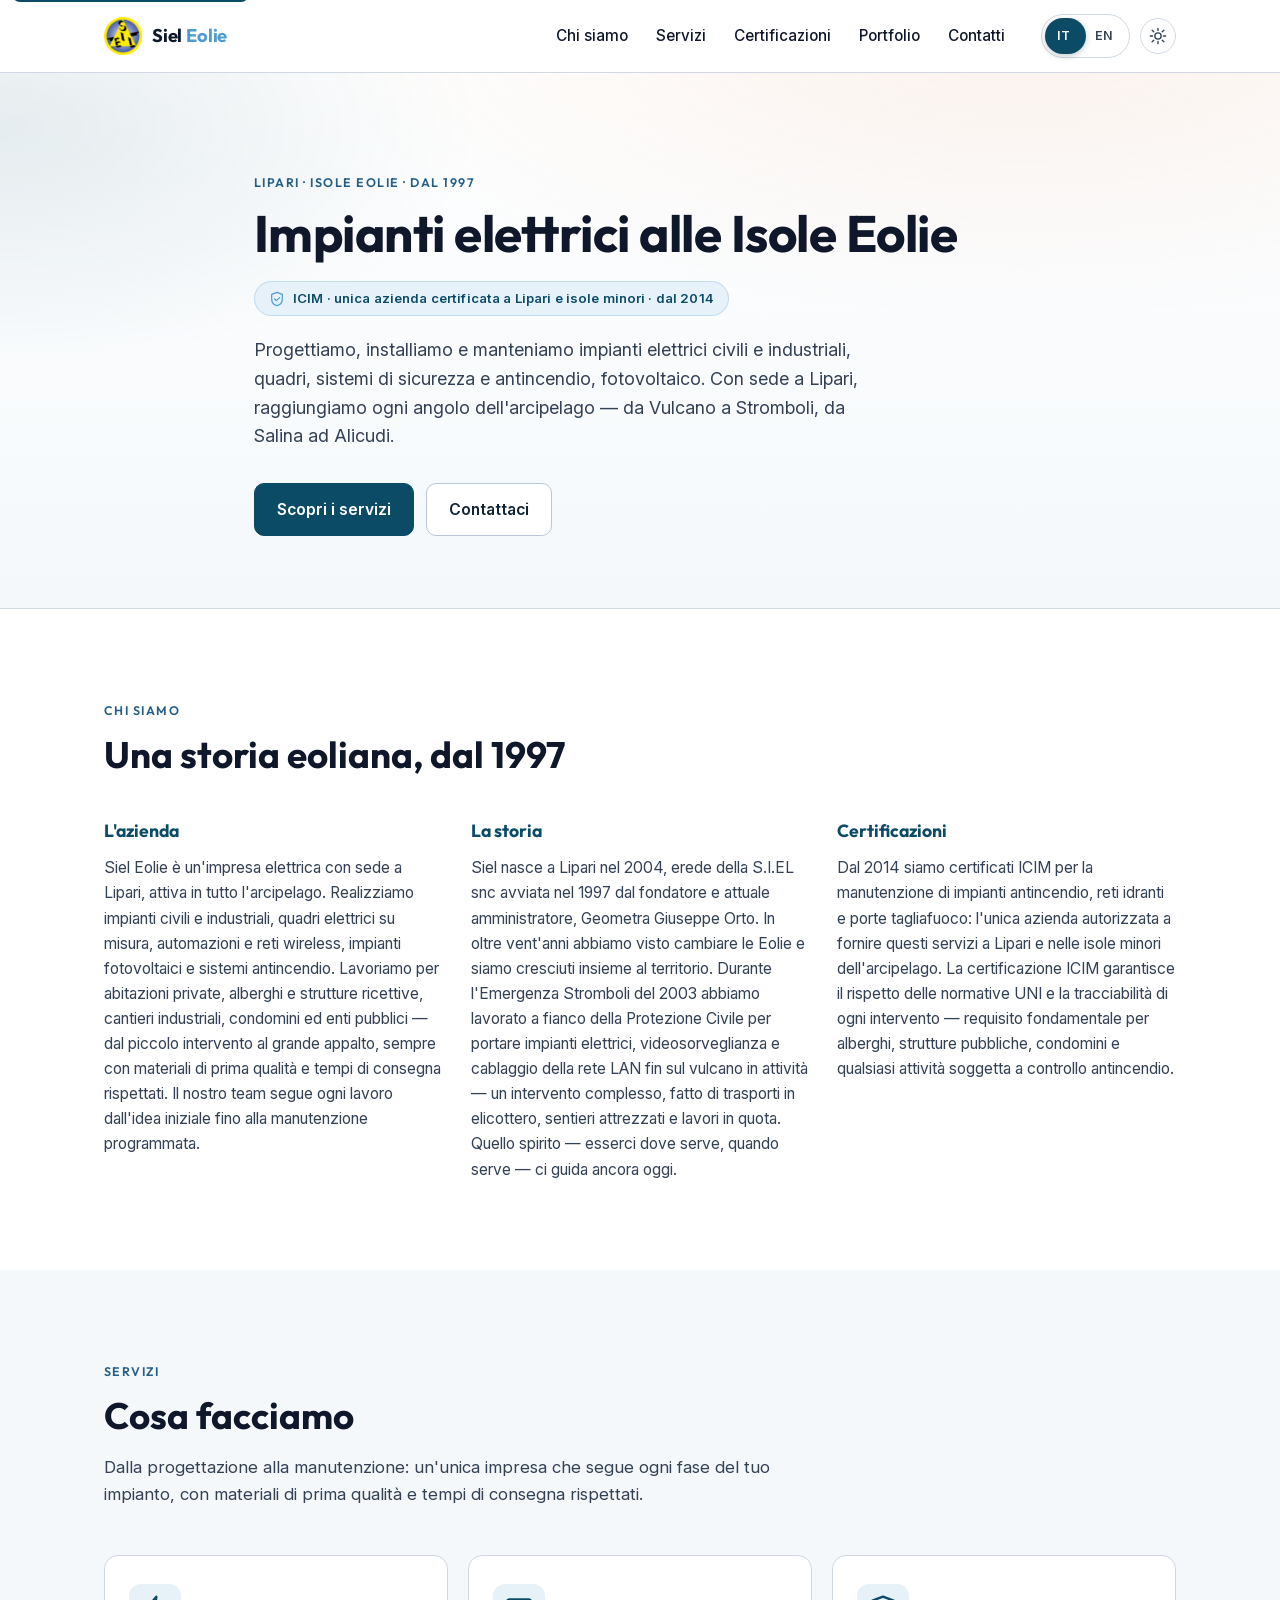
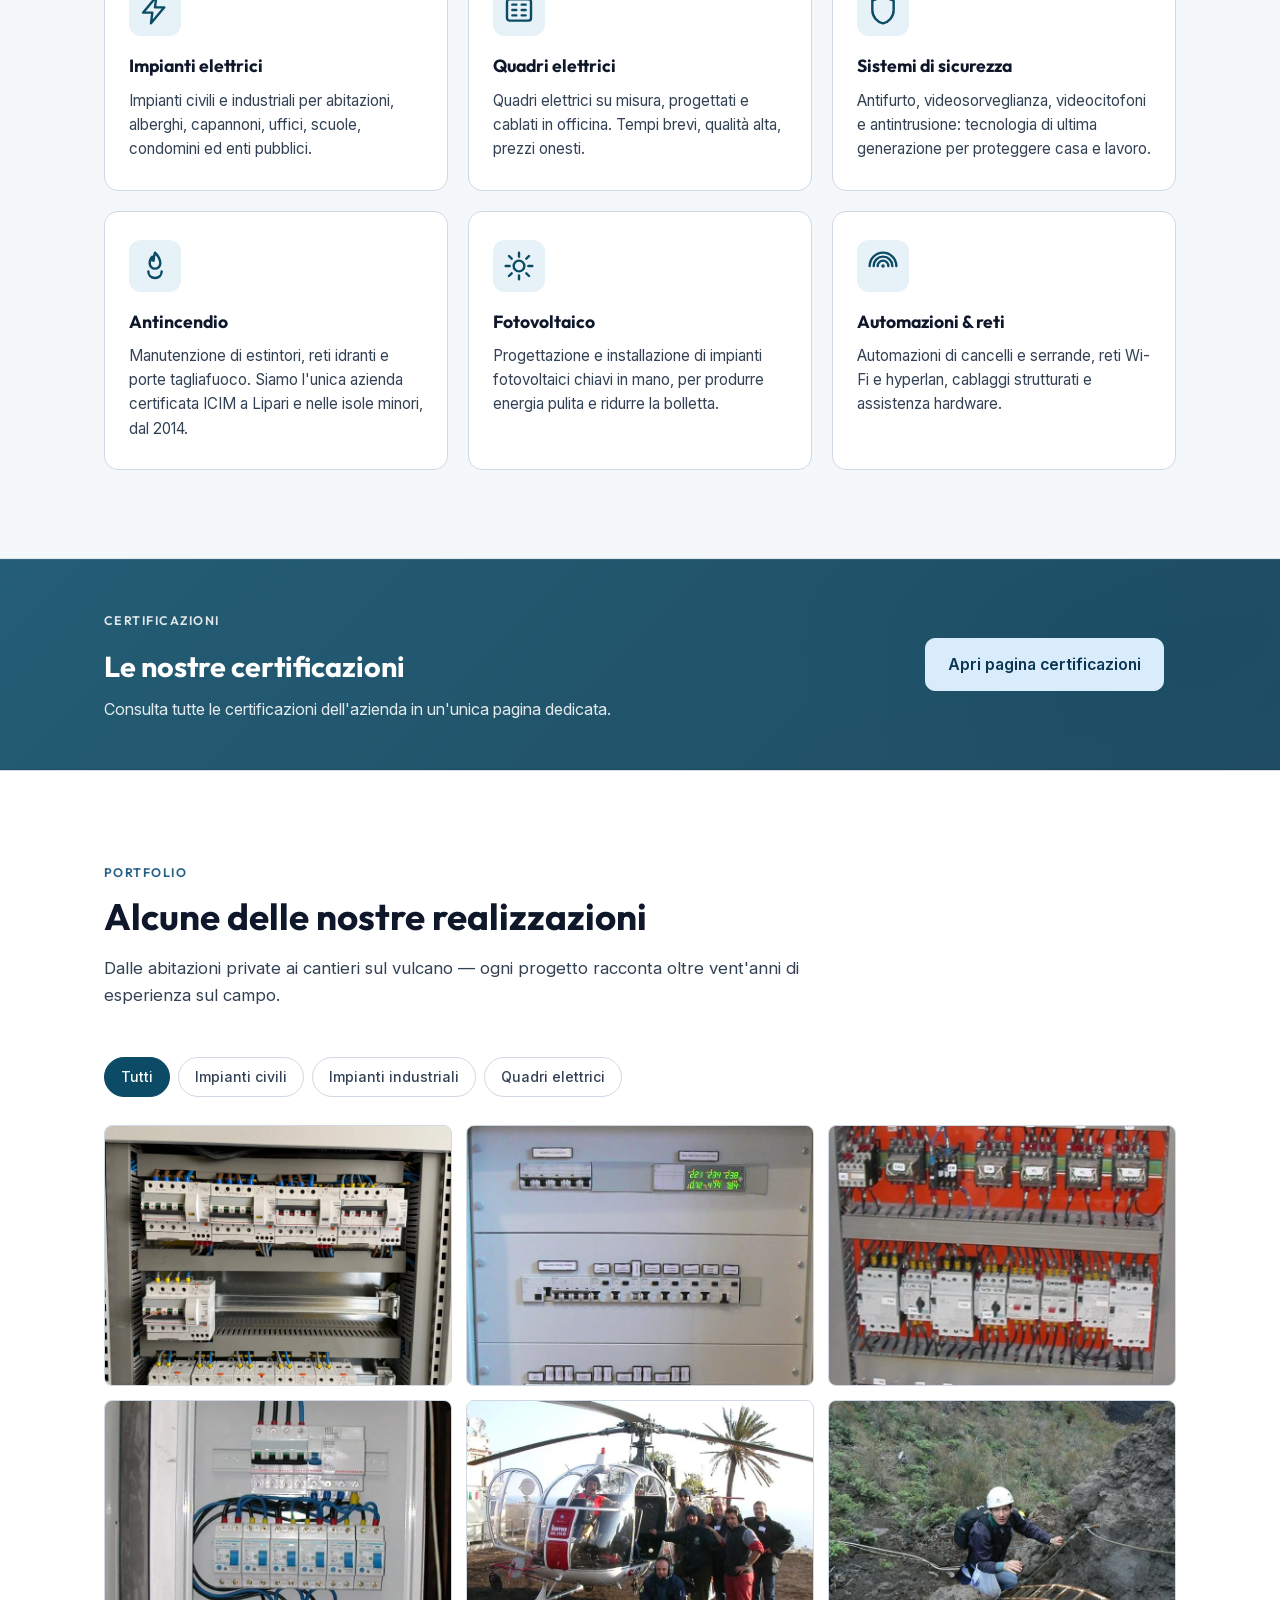
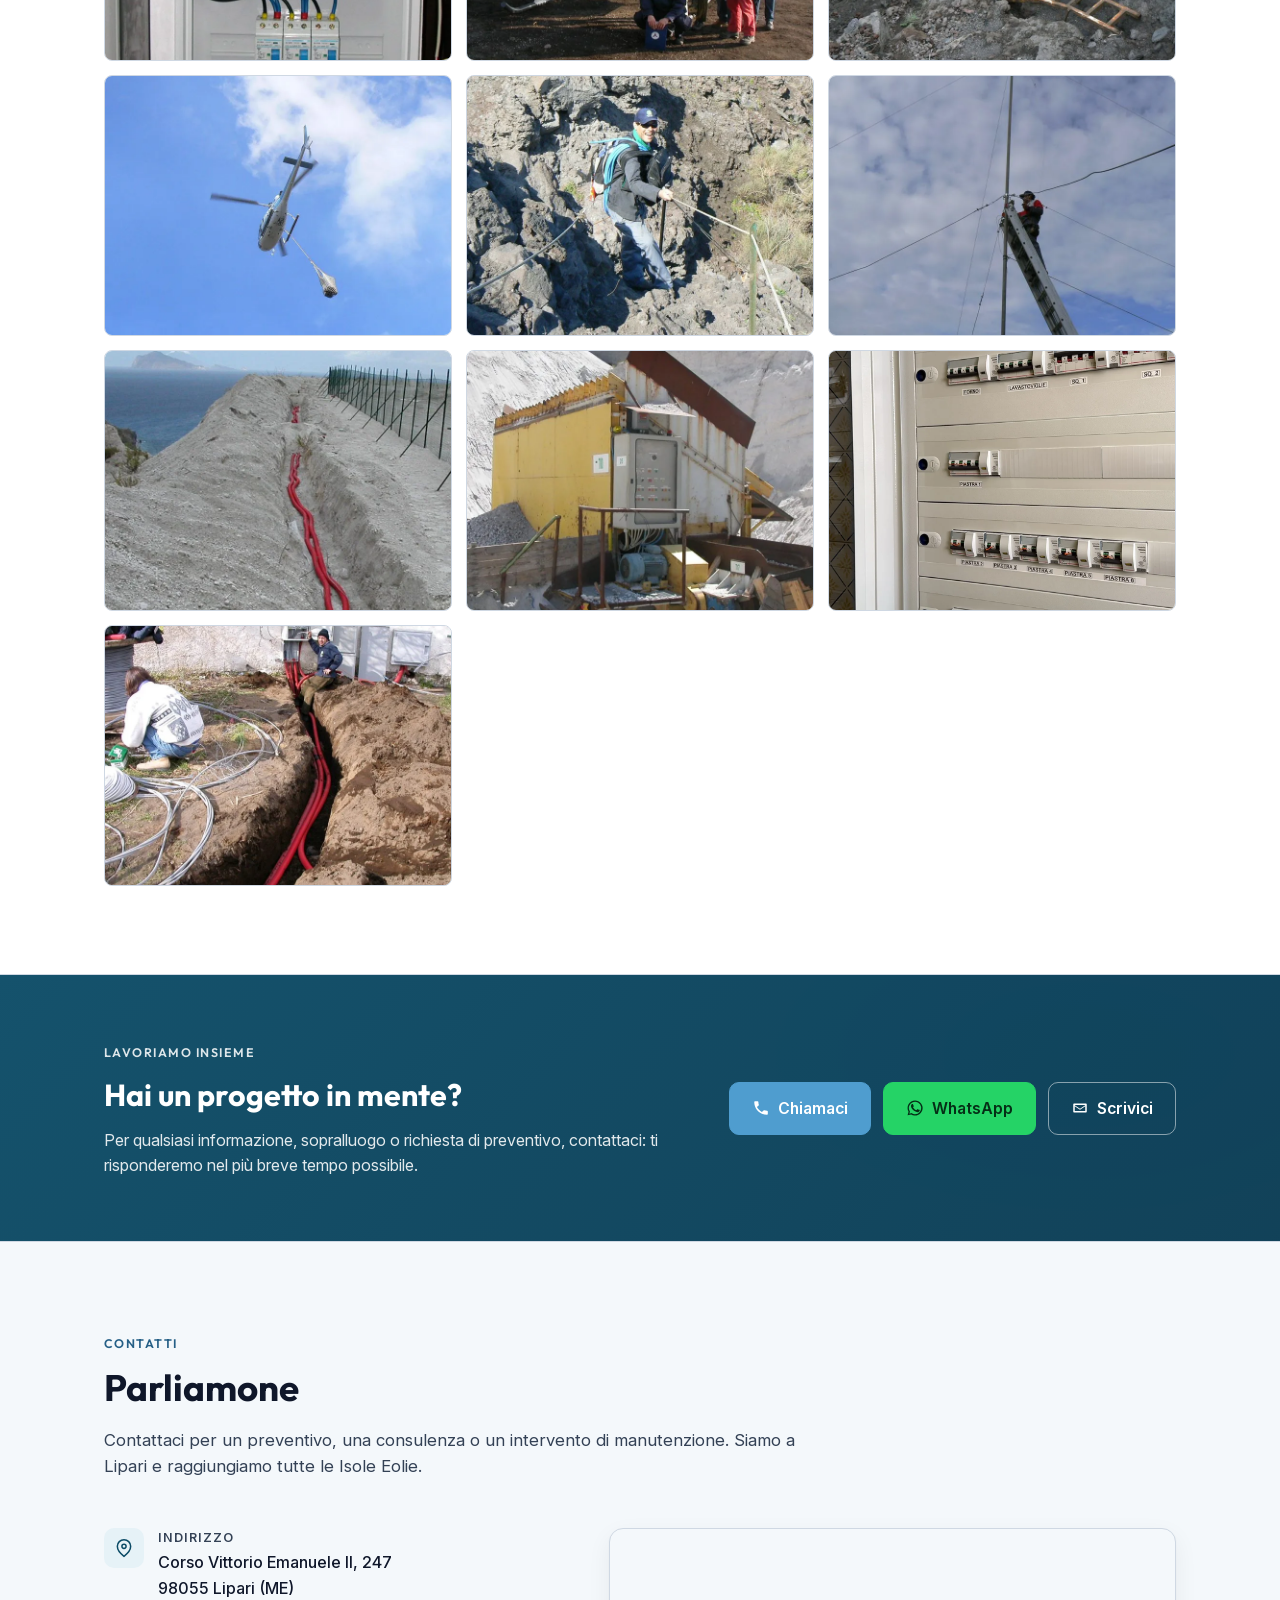
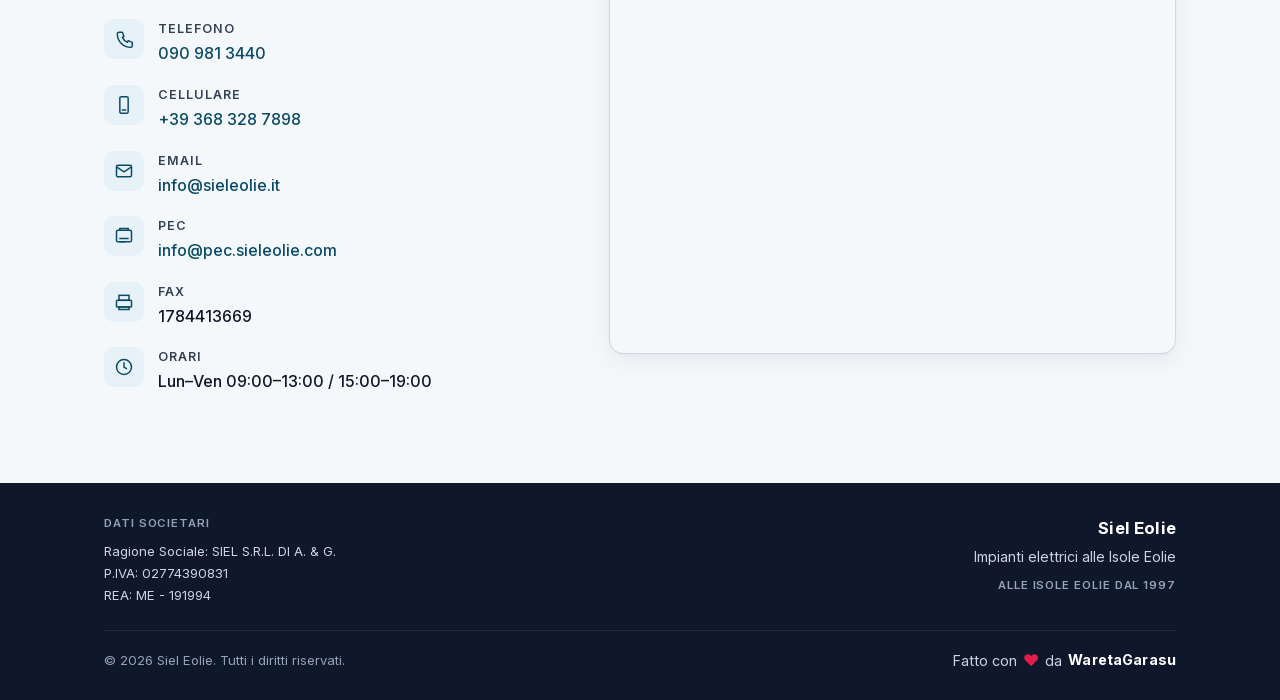
==== commit 475ba3f4: "polish certifications UX, improve accessibility, and optimize caching/performance" ====
--- a/index.html
+++ b/index.html
@@ -86,4 +86,4 @@
             "recognizedBy": { "@type": "Organization", "name": "ICIM S.p.A." },
             "description": "Manutenzione di impianti antincendio, reti idranti e porte tagliafuoco (dal 2014)"
         }
-    } </script> </head> <body> <noscript> <div class="noscript-banner"> <strong>JavaScript è disattivato.</strong> Alcune funzioni (cambio lingua, menu mobile, filtro portfolio) non sono disponibili. Contattaci direttamente: <a href="tel:+393683287898">+39 368 328 7898</a> · <a href="mailto:info@sieleolie.it">info@sieleolie.it</a> <br><strong>JavaScript is disabled.</strong> Some features (language toggle, mobile menu, portfolio filter) are unavailable. Contact us directly via phone or email. </div> </noscript> <header> <div class="container nav"> <a href="/" class="brand" aria-label="Siel Eolie — home"> <img alt="" src="/source/img/favicon.svg" aria-hidden="true" class="brand-mark" height="38" width="38"> <span class="brand-name">Siel <em>Eolie</em></span> </a> <button class="menu-toggle" aria-label="Apri menu" aria-controls="navLinks" aria-expanded="false"> <span class="menu-toggle-icon" aria-hidden="true"> <span></span> <span></span> <span></span> </span> </button> <nav aria-label="Navigazione principale" class="nav-links" id="navLinks"> <a href="#chi-siamo" data-i18n="nav.about">Chi siamo</a> <a href="#servizi" data-i18n="nav.services">Servizi</a> <a href="/certifications/" data-i18n="nav.certifications">Certificazioni</a> <a href="#portfolio" data-i18n="nav.portfolio">Portfolio</a> <a href="#contatti" data-i18n="nav.contact">Contatti</a> <div class="nav-controls"> <div class="lang-toggle" aria-label="Lingua / Language" role="group"> <button class="active" type="button" aria-pressed="true" data-lang="it">IT</button> <button type="button" aria-pressed="false" data-lang="en">EN</button> </div> <button class="theme-toggle" type="button" aria-label="Cambia tema" data-i18n-attr="aria-label:a11y.themeToggle" id="themeToggle" aria-pressed="false"> <span class="theme-toggle-icon" aria-hidden="true"> <svg focusable="false" height="18" viewBox="0 0 24 24" width="18" class="icon-sun"> <circle cx="12" cy="12" fill="none" r="4.2" stroke="currentColor" stroke-width="1.8"/> <path d="M12 1.8v3M12 19.2v3M1.8 12h3M19.2 12h3M4.2 4.2l2.2 2.2M17.6 17.6l2.2 2.2M4.2 19.8l2.2-2.2M17.6 6.4l2.2-2.2" fill="none" stroke="currentColor" stroke-width="1.8" stroke-linecap="round"/> </svg> <svg focusable="false" height="18" viewBox="0 0 24 24" width="18" class="icon-moon"> <path d="M20.3 14.1A8.6 8.6 0 1 1 9.9 3.7a7 7 0 1 0 10.4 10.4z" fill="none" stroke="currentColor" stroke-width="1.8" stroke-linejoin="round"/> </svg> </span> <span data-i18n="theme.toggleLabel" class="sr-only">Cambia tema</span> </button> </div> </nav> </div> </header> <main> <section class="hero"> <div class="container hero-inner"> <p data-i18n="hero.eyebrow" class="eyebrow">Lipari · Isole Eolie · dal 1997</p> <h1 data-i18n="hero.title">Impianti elettrici alle Isole Eolie</h1> <p class="hero-badge"> <svg focusable="false" height="16" viewBox="0 0 24 24" width="16" aria-hidden="true"> <path d="M12 2 4 5v7c0 5 3.5 9 8 10 4.5-1 8-5 8-10V5l-8-3z" fill="none" stroke="currentColor" stroke-width="1.8" stroke-linejoin="round"/> <path d="m8.5 12 2.5 2.5L16 10" fill="none" stroke="currentColor" stroke-width="1.8" stroke-linecap="round" stroke-linejoin="round"/> </svg> <span data-i18n="hero.icimBadge">ICIM · unica azienda certificata a Lipari e isole minori · dal 2014</span> </p> <p data-i18n="hero.lead" class="hero-lead"> Progettiamo, installiamo e manteniamo impianti elettrici civili e industriali, quadri, sistemi di sicurezza e antincendio, fotovoltaico. Con sede a Lipari, raggiungiamo ogni angolo dell'arcipelago — da Vulcano a Stromboli, da Salina ad Alicudi. </p> <div class="hero-ctas"> <a href="#servizi" class="btn btn-primary" data-i18n="hero.ctaServices">Scopri i servizi</a> <a href="#contatti" class="btn btn-secondary" data-i18n="hero.ctaContact">Contattaci</a> </div> </div> </section> <section class="section" id="chi-siamo"> <div class="container"> <p data-i18n="about.eyebrow" class="eyebrow">Chi siamo</p> <h2 data-i18n="about.title">Una storia eoliana, dal 1997</h2> <div class="about-grid"> <div class="about-block"> <h3 data-i18n="about.companyTitle">L'azienda</h3> <p data-i18n="about.companyBody"> Siel Eolie è un'impresa elettrica con sede a Lipari, attiva in tutto l'arcipelago. Realizziamo impianti civili e industriali, quadri elettrici su misura, automazioni e reti wireless, impianti fotovoltaici e sistemi antincendio. Lavoriamo per abitazioni private, alberghi e strutture ricettive, cantieri industriali, condomini ed enti pubblici — dal piccolo intervento al grande appalto, sempre con materiali di prima qualità e tempi di consegna rispettati. Il nostro team segue ogni lavoro dall'idea iniziale fino alla manutenzione programmata. </p> </div> <div class="about-block"> <h3 data-i18n="about.historyTitle">La storia</h3> <p data-i18n="about.historyBody"> Siel nasce a Lipari nel 2004, erede della S.I.EL snc avviata nel 1997 dal fondatore e attuale amministratore, Geometra Giuseppe Orto. In oltre vent'anni abbiamo visto cambiare le Eolie e siamo cresciuti insieme al territorio. Durante l'Emergenza Stromboli del 2003 abbiamo lavorato a fianco della Protezione Civile per portare impianti elettrici, videosorveglianza e cablaggio della rete LAN fin sul vulcano in attività — un intervento complesso, fatto di trasporti in elicottero, sentieri attrezzati e lavori in quota. Quello spirito — esserci dove serve, quando serve — ci guida ancora oggi. </p> </div> <div class="about-block"> <h3 data-i18n="about.certTitle">Certificazioni</h3> <p data-i18n="about.certBody"> Dal 2014 siamo certificati ICIM per la manutenzione di impianti antincendio, reti idranti e porte tagliafuoco: l'unica azienda autorizzata a fornire questi servizi a Lipari e nelle isole minori dell'arcipelago. La certificazione ICIM garantisce il rispetto delle normative UNI e la tracciabilità di ogni intervento — requisito fondamentale per alberghi, strutture pubbliche, condomini e qualsiasi attività soggetta a controllo antincendio. </p> </div> </div> </div> </section> <section class="section section-soft" id="servizi"> <div class="container"> <p data-i18n="services.eyebrow" class="eyebrow">Servizi</p> <h2 data-i18n="services.title">Cosa facciamo</h2> <p data-i18n="services.lead" class="section-lead"> Dalla progettazione alla manutenzione: un'unica impresa che segue ogni fase del tuo impianto, con materiali di prima qualità e tempi di consegna rispettati. </p> <div class="services-grid"> <article class="service-card"> <div class="service-icon" aria-hidden="true"> <svg focusable="false" height="32" viewBox="0 0 24 24" width="32" aria-hidden="true"><path d="M13 2 3 14h7l-1 8 10-12h-7l1-8z" fill="none" stroke="currentColor" stroke-width="1.8" stroke-linejoin="round"/></svg> </div> <h3 data-i18n="services.electric.title">Impianti elettrici</h3> <p data-i18n="services.electric.body"> Impianti civili e industriali per abitazioni, alberghi, capannoni, uffici, scuole, condomini ed enti pubblici. </p> </article> <article class="service-card"> <div class="service-icon" aria-hidden="true"> <svg focusable="false" height="32" viewBox="0 0 24 24" width="32" aria-hidden="true"><rect fill="none" height="16" stroke="currentColor" stroke-width="1.8" width="18" x="3" y="4" rx="2"/><path d="M7 8h3M14 8h3M7 12h3M14 12h3M7 16h3M14 16h3" stroke="currentColor" stroke-width="1.8" stroke-linecap="round"/></svg> </div> <h3 data-i18n="services.panels.title">Quadri elettrici</h3> <p data-i18n="services.panels.body"> Quadri elettrici su misura, progettati e cablati in officina. Tempi brevi, qualità alta, prezzi onesti. </p> </article> <article class="service-card"> <div class="service-icon" aria-hidden="true"> <svg focusable="false" height="32" viewBox="0 0 24 24" width="32" aria-hidden="true"><path d="M12 2 4 5v7c0 5 3.5 9 8 10 4.5-1 8-5 8-10V5l-8-3z" fill="none" stroke="currentColor" stroke-width="1.8" stroke-linejoin="round"/></svg> </div> <h3 data-i18n="services.security.title">Sistemi di sicurezza</h3> <p data-i18n="services.security.body"> Antifurto, videosorveglianza, videocitofoni e antintrusione: tecnologia di ultima generazione per proteggere casa e lavoro. </p> </article> <article class="service-card"> <div class="service-icon" aria-hidden="true"> <svg focusable="false" height="32" viewBox="0 0 24 24" width="32" aria-hidden="true"><path d="M12 2s4 4 4 8a4 4 0 0 1-8 0c0-2 1-4 2-5-1 2 0 3 1 3 0-3 1-6 1-6z" fill="none" stroke="currentColor" stroke-width="1.8" stroke-linejoin="round"/><path d="M7 16c0 3 2 5 5 5s5-2 5-5" fill="none" stroke="currentColor" stroke-width="1.8" stroke-linecap="round"/></svg> </div> <h3 data-i18n="services.fire.title">Antincendio</h3> <p data-i18n="services.fire.body"> Manutenzione di estintori, reti idranti e porte tagliafuoco. Siamo l'unica azienda certificata ICIM a Lipari e nelle isole minori, dal 2014. </p> </article> <article class="service-card"> <div class="service-icon" aria-hidden="true"> <svg focusable="false" height="32" viewBox="0 0 24 24" width="32" aria-hidden="true"><circle cx="12" cy="12" fill="none" r="4" stroke="currentColor" stroke-width="1.8"/><path d="M12 2v3M12 19v3M2 12h3M19 12h3M4.5 4.5l2 2M17.5 17.5l2 2M4.5 19.5l2-2M17.5 6.5l2-2" stroke="currentColor" stroke-width="1.8" stroke-linecap="round"/></svg> </div> <h3 data-i18n="services.solar.title">Fotovoltaico</h3> <p data-i18n="services.solar.body"> Progettazione e installazione di impianti fotovoltaici chiavi in mano, per produrre energia pulita e ridurre la bolletta. </p> </article> <article class="service-card"> <div class="service-icon" aria-hidden="true"> <svg focusable="false" height="32" viewBox="0 0 24 24" width="32" aria-hidden="true"><path d="M2 12a10 10 0 0 1 20 0" fill="none" stroke="currentColor" stroke-width="1.8" stroke-linecap="round"/><path d="M5 12a7 7 0 0 1 14 0" fill="none" stroke="currentColor" stroke-width="1.8" stroke-linecap="round"/><path d="M8 12a4 4 0 0 1 8 0" fill="none" stroke="currentColor" stroke-width="1.8" stroke-linecap="round"/><circle cx="12" cy="12" fill="currentColor" r="1.3"/></svg> </div> <h3 data-i18n="services.automation.title">Automazioni & reti</h3> <p data-i18n="services.automation.body"> Automazioni di cancelli e serrande, reti Wi-Fi e hyperlan, cablaggi strutturati e assistenza hardware. </p> </article> </div> </div> </section> <section class="cert-promo-strip" aria-labelledby="certPromoTitle"> <div class="container"> <div class="cert-promo-inner"> <div class="cert-promo-text"> <p data-i18n="cert.homeEyebrow" class="eyebrow cert-promo-eyebrow">Certificazioni</p> <h2 data-i18n="cert.homeTitle" id="certPromoTitle">Le nostre certificazioni</h2> <p data-i18n="cert.homeBody" class="cert-promo-body">Consulta tutte le certificazioni dell'azienda in un'unica pagina dedicata.</p> </div> <div class="cert-promo-actions"> <a href="/certifications/" class="btn btn-primary" data-i18n="cert.homeCta">Apri pagina certificazioni</a> </div> </div> </div> </section> <section class="section" id="portfolio"> <div class="container"> <p data-i18n="portfolio.eyebrow" class="eyebrow">Portfolio</p> <h2 data-i18n="portfolio.title">Alcune delle nostre realizzazioni</h2> <p data-i18n="portfolio.lead" class="section-lead"> Dalle abitazioni private ai cantieri sul vulcano — ogni progetto racconta oltre vent'anni di esperienza sul campo. </p> <div class="portfolio-filters" aria-label="Filtri portfolio" role="tablist"> <button class="filter active" type="button" aria-selected="true" data-filter="all" data-i18n="portfolio.tabs.all" role="tab">Tutti</button> <button class="filter" type="button" aria-selected="false" data-filter="civile" data-i18n="portfolio.tabs.civile" role="tab">Impianti civili</button> <button class="filter" type="button" aria-selected="false" data-filter="industriale" data-i18n="portfolio.tabs.industriale" role="tab">Impianti industriali</button> <button class="filter" type="button" aria-selected="false" data-filter="quadro" data-i18n="portfolio.tabs.quadro" role="tab">Quadri elettrici</button> </div> <div class="portfolio-grid"> <figure class="portfolio-item" data-cat="quadro"> <img alt="Quadro elettrico BTicino moderno con multimetro e interruttori differenziali" src="/source/img/portfolio/quadro_01.webp" decoding="async" loading="lazy" sizes="(max-width: 560px) 100vw, (max-width: 960px) 50vw, 33vw"> </figure> <figure class="portfolio-item" data-cat="quadro"> <img alt="Quadro di piano con multimetro contatore e interruttori etichettati" src="/source/img/portfolio/quadro_02.webp" decoding="async" loading="lazy" sizes="(max-width: 560px) 100vw, (max-width: 960px) 50vw, 33vw"> </figure> <figure class="portfolio-item" data-cat="quadro"> <img alt="Quadro industriale con teleruttori e relè su piastra rossa" src="/source/img/portfolio/quadro_03.webp" decoding="async" loading="lazy" sizes="(max-width: 560px) 100vw, (max-width: 960px) 50vw, 33vw"> </figure> <figure class="portfolio-item" data-cat="quadro"> <img alt="Quadro elettrico civile con interruttori differenziali" src="/source/img/portfolio/quadro_04.webp" decoding="async" loading="lazy" sizes="(max-width: 560px) 100vw, (max-width: 960px) 50vw, 33vw"> </figure> <figure class="portfolio-item" data-cat="industriale"> <img alt="Squadra di lavoro con elicottero Lama SA 315B in quota" src="/source/img/portfolio/industriale_01.webp" decoding="async" loading="lazy" sizes="(max-width: 560px) 100vw, (max-width: 960px) 50vw, 33vw"> </figure> <figure class="portfolio-item" data-cat="industriale"> <img alt="Tecnico in arrampicata con scala su terreno vulcanico" src="/source/img/portfolio/industriale_02.webp" decoding="async" loading="lazy" sizes="(max-width: 560px) 100vw, (max-width: 960px) 50vw, 33vw"> </figure> <figure class="portfolio-item" data-cat="industriale"> <img alt="Elicottero in volo con carico sospeso per trasporto materiali" src="/source/img/portfolio/industriale_03.webp" decoding="async" loading="lazy" sizes="(max-width: 560px) 100vw, (max-width: 960px) 50vw, 33vw"> </figure> <figure class="portfolio-item" data-cat="industriale"> <img alt="Tecnico su sentiero attrezzato con corde fisse su roccia vulcanica" src="/source/img/portfolio/industriale_04.webp" decoding="async" loading="lazy" sizes="(max-width: 560px) 100vw, (max-width: 960px) 50vw, 33vw"> </figure> <figure class="portfolio-item" data-cat="industriale"> <img alt="Intervento su antenna e palo radio con tiranti" src="/source/img/portfolio/industriale_05.webp" decoding="async" loading="lazy" sizes="(max-width: 560px) 100vw, (max-width: 960px) 50vw, 33vw"> </figure> <figure class="portfolio-item" data-cat="industriale"> <img alt="Posa cavi elettrici in trincea su costone con vista mare" src="/source/img/portfolio/industriale_06.webp" decoding="async" loading="lazy" sizes="(max-width: 560px) 100vw, (max-width: 960px) 50vw, 33vw"> </figure> <figure class="portfolio-item" data-cat="industriale"> <img alt="Impianto elettrico a servizio di cava e impianto di frantumazione" src="/source/img/portfolio/industriale_07.webp" decoding="async" loading="lazy" sizes="(max-width: 560px) 100vw, (max-width: 960px) 50vw, 33vw"> </figure> <figure class="portfolio-item" data-cat="civile"> <img alt="Quadro elettrico residenziale BTicino con circuiti etichettati (forno, lavastoviglie, piastra, luci)" src="/source/img/portfolio/civile_01.webp" decoding="async" loading="lazy" sizes="(max-width: 560px) 100vw, (max-width: 960px) 50vw, 33vw"> </figure> <figure class="portfolio-item" data-cat="civile"> <img alt="Scavo e posa cavi elettrici di alimentazione edificio residenziale" src="/source/img/portfolio/civile_02.webp" decoding="async" loading="lazy" sizes="(max-width: 560px) 100vw, (max-width: 960px) 50vw, 33vw"> </figure> </div> </div> </section> <section class="cta-strip" aria-labelledby="ctaTitle"> <div class="container cta-inner"> <div class="cta-text"> <p data-i18n="cta.eyebrow" class="eyebrow cta-eyebrow">Lavoriamo insieme</p> <h2 data-i18n="cta.title" id="ctaTitle">Hai un progetto in mente?</h2> <p data-i18n="cta.body" class="cta-body">Per qualsiasi informazione, sopralluogo o richiesta di preventivo, contattaci: ti risponderemo nel più breve tempo possibile.</p> </div> <div class="cta-actions"> <a href="tel:+390909813440" class="btn btn-primary"> <svg focusable="false" height="18" viewBox="0 0 24 24" width="18" aria-hidden="true"> <path d="M6.6 10.8c1.4 2.8 3.8 5.1 6.6 6.6l2.2-2.2c.3-.3.7-.4 1-.3 1.2.4 2.4.6 3.7.6.5 0 1 .4 1 1V20c0 .6-.5 1-1 1C10.6 21 3 13.4 3 4c0-.5.4-1 1-1h3.5c.6 0 1 .4 1 1 0 1.3.2 2.5.6 3.7.1.3 0 .7-.3 1l-2.2 2.1z" fill="currentColor"/> </svg> <span data-i18n="cta.phone">Chiamaci</span> </a> <a href="https://wa.me/393683287898" class="btn btn-whatsapp" aria-label="WhatsApp" rel="noopener" target="_blank"> <svg focusable="false" height="18" viewBox="0 0 24 24" width="18" aria-hidden="true"> <path d="M17.5 14.4c-.3-.1-1.7-.8-2-.9-.3-.1-.4-.1-.6.1-.2.3-.7.9-.9 1.1-.2.2-.3.2-.6.1-.3-.1-1.2-.4-2.3-1.4-.8-.8-1.4-1.7-1.6-2-.2-.3 0-.5.1-.6.1-.1.3-.3.4-.5.1-.2.2-.3.3-.5.1-.2 0-.4 0-.5-.1-.1-.6-1.5-.8-2-.2-.5-.4-.5-.6-.5h-.5c-.2 0-.5.1-.7.3-.3.3-1 1-1 2.4s1 2.8 1.1 3c.1.1 2 3.1 4.9 4.3.7.3 1.2.5 1.6.6.7.2 1.3.2 1.8.1.6-.1 1.7-.7 2-1.4.2-.7.2-1.2.2-1.4-.1-.2-.3-.2-.6-.3zM12 2a10 10 0 0 0-8.6 15l-1.3 4.7 4.8-1.2A10 10 0 1 0 12 2zm0 18.2a8.2 8.2 0 0 1-4.2-1.2l-.3-.2-3 .8.8-2.9-.2-.3A8.2 8.2 0 1 1 12 20.2z" fill="currentColor"/> </svg> <span data-i18n="cta.whatsapp">WhatsApp</span> </a> <a href="mailto:info@sieleolie.it" class="btn btn-secondary"> <svg focusable="false" height="18" viewBox="0 0 24 24" width="18" aria-hidden="true"> <path d="M4 6h16c.6 0 1 .4 1 1v10c0 .6-.4 1-1 1H4c-.6 0-1-.4-1-1V7c0-.6.4-1 1-1zm1 2v.4l7 4.6 7-4.6V8H5zm14 1.8l-6.5 4.3a1 1 0 0 1-1 0L5 9.8V16h14V9.8z" fill="currentColor"/> </svg> <span data-i18n="cta.email">Scrivici</span> </a> </div> </div> </section> <section class="section section-soft" id="contatti"> <div class="container"> <p data-i18n="contact.eyebrow" class="eyebrow">Contatti</p> <h2 data-i18n="contact.title">Parliamone</h2> <p data-i18n="contact.lead" class="section-lead"> Contattaci per un preventivo, una consulenza o un intervento di manutenzione. Siamo a Lipari e raggiungiamo tutte le Isole Eolie. </p> <div class="contact-grid"> <ul class="contact-info"> <li> <div class="ci-icon" aria-hidden="true"> <svg focusable="false" height="20" viewBox="0 0 24 24" width="20" aria-hidden="true"><path d="M12 2a8 8 0 0 0-8 8c0 6 8 12 8 12s8-6 8-12a8 8 0 0 0-8-8z" fill="none" stroke="currentColor" stroke-width="1.8"/><circle cx="12" cy="10" fill="none" r="2.5" stroke="currentColor" stroke-width="1.8"/></svg> </div> <div> <div class="ci-label" data-i18n="contact.addressLabel">Indirizzo</div> <div class="ci-value">Corso Vittorio Emanuele II, 247<br>98055 Lipari (ME)</div> </div> </li> <li> <div class="ci-icon" aria-hidden="true"> <svg focusable="false" height="20" viewBox="0 0 24 24" width="20" aria-hidden="true"><path d="M6 4h4l2 5-2 1a12 12 0 0 0 6 6l1-2 5 2v4a2 2 0 0 1-2 2A16 16 0 0 1 4 6a2 2 0 0 1 2-2z" fill="none" stroke="currentColor" stroke-width="1.8" stroke-linejoin="round"/></svg> </div> <div> <div class="ci-label" data-i18n="contact.phoneFixedLabel">Telefono</div> <div class="ci-value"><a href="tel:+390909813440">090 981 3440</a></div> </div> </li> <li> <div class="ci-icon" aria-hidden="true"> <svg focusable="false" height="20" viewBox="0 0 24 24" width="20" aria-hidden="true"><rect fill="none" height="20" stroke="currentColor" stroke-width="1.8" width="10" x="7" y="2" rx="2"/><path d="M10 18h4" stroke="currentColor" stroke-width="1.8" stroke-linecap="round"/></svg> </div> <div> <div class="ci-label" data-i18n="contact.phoneLabel">Cellulare</div> <div class="ci-value"><a href="tel:+393683287898">+39 368 328 7898</a></div> </div> </li> <li> <div class="ci-icon" aria-hidden="true"> <svg focusable="false" height="20" viewBox="0 0 24 24" width="20" aria-hidden="true"><rect fill="none" height="14" stroke="currentColor" stroke-width="1.8" width="18" x="3" y="5" rx="2"/><path d="m3 7 9 6 9-6" fill="none" stroke="currentColor" stroke-width="1.8"/></svg> </div> <div> <div class="ci-label">Email</div> <div class="ci-value"><a href="mailto:info@sieleolie.it">info@sieleolie.it</a></div> </div> </li> <li> <div class="ci-icon" aria-hidden="true"> <svg focusable="false" height="20" viewBox="0 0 24 24" width="20" aria-hidden="true"><rect fill="none" height="14" stroke="currentColor" stroke-width="1.8" width="18" x="3" y="5" rx="2"/><path d="M7 5V3h10v2M7 15h10M7 19h6" fill="none" stroke="currentColor" stroke-width="1.8" stroke-linecap="round"/></svg> </div> <div> <div class="ci-label">PEC</div> <div class="ci-value"><a href="mailto:info@pec.sieleolie.com">info@pec.sieleolie.com</a></div> </div> </li> <li> <div class="ci-icon" aria-hidden="true"> <svg focusable="false" height="20" viewBox="0 0 24 24" width="20" aria-hidden="true"><rect fill="none" height="6" stroke="currentColor" stroke-width="1.8" width="12" x="6" y="4"/><rect fill="none" height="8" stroke="currentColor" stroke-width="1.8" width="18" x="3" y="10" rx="1"/><rect fill="none" height="3" stroke="currentColor" stroke-width="1.8" width="12" x="6" y="18"/></svg> </div> <div> <div class="ci-label">Fax</div> <div class="ci-value">1784413669</div> </div> </li> <li> <div class="ci-icon" aria-hidden="true"> <svg focusable="false" height="20" viewBox="0 0 24 24" width="20" aria-hidden="true"><circle cx="12" cy="12" fill="none" r="9" stroke="currentColor" stroke-width="1.8"/><path d="M12 7v5l3 2" fill="none" stroke="currentColor" stroke-width="1.8" stroke-linecap="round"/></svg> </div> <div> <div class="ci-label" data-i18n="contact.hoursLabel">Orari</div> <div class="ci-value" data-i18n="contact.hoursValue">Lun–Ven 09:00–13:00 / 15:00–19:00</div> </div> </li> </ul> <div class="map-wrapper"> <iframe allowfullscreen height="450" loading="lazy" referrerpolicy="no-referrer-when-downgrade" src="https://www.google.com/maps?q=Corso+Vittorio+Emanuele+II+247,+98055+Lipari+ME&output=embed" title="Mappa — Siel Eolie, Lipari" width="600"></iframe> </div> </div> </div> </section> </main> <footer> <div class="container footer-content"> <div class="footer-top"> <div class="footer-legal"> <p data-i18n="footer.legalTitle" class="footer-legal-title">Dati societari</p> <p data-i18n="footer.legalCompany" class="footer-legal-item">Ragione Sociale: SIEL S.R.L. DI A. & G.</p> <p data-i18n="footer.legalVat" class="footer-legal-item">P.IVA: 02774390831</p> <p data-i18n="footer.legalRea" class="footer-legal-item">REA: ME - 191994</p> </div> <div class="footer-brand"> <p class="footer-brand-name"><strong data-i18n="brand.name">Siel Eolie</strong></p> <p data-i18n="footer.tagline" class="footer-brand-tagline">Impianti elettrici alle Isole Eolie</p> <p data-i18n="footer.since" class="footer-brand-since">Alle Isole Eolie dal 1997</p> </div> </div> <div class="footer-bottom"> <div class="footer-copy"> © <span id="year"></span> <span data-i18n="brand.name">Siel Eolie</span>. <span data-i18n="footer.rights">Tutti i diritti riservati.</span> </div> <div class="footer-signature"> <span data-i18n="footer.built">Fatto con</span> <span class="heart" aria-hidden="true">❤️</span> <span data-i18n="footer.builtBy">da</span> <a href="https://waretagarasu.com" class="signature-link" aria-label="WaretaGarasu — portfolio" rel="noopener author" target="_blank"><strong class="signature">WaretaGarasu</strong></a> </div> </div> </div> </footer> <button class="to-top" type="button" aria-label="Torna su" data-i18n-attr="aria-label:a11y.toTop" id="toTop" hidden> <svg focusable="false" height="20" viewBox="0 0 24 24" width="20" aria-hidden="true"> <path d="M12 5l-7 7h4v7h6v-7h4z" fill="currentColor"/> </svg> </button> <script src="/source/script.min.js"></script> </body> </html> +    } </script> </head> <body> <a href="#mainContent" class="skip-link" data-i18n="a11y.skipToMain">Vai al contenuto principale</a> <noscript> <div class="noscript-banner"> <strong>JavaScript è disattivato.</strong> Alcune funzioni (cambio lingua, menu mobile, filtro portfolio) non sono disponibili. Contattaci direttamente: <a href="tel:+393683287898">+39 368 328 7898</a> · <a href="mailto:info@sieleolie.it">info@sieleolie.it</a> <br><strong>JavaScript is disabled.</strong> Some features (language toggle, mobile menu, portfolio filter) are unavailable. Contact us directly via phone or email. </div> </noscript> <header> <div class="container nav"> <a href="/" class="brand" aria-label="Siel Eolie — home"> <img alt="" src="/source/img/favicon.svg" aria-hidden="true" class="brand-mark" height="38" width="38"> <span class="brand-name">Siel <em>Eolie</em></span> </a> <button class="menu-toggle" aria-label="Apri menu" data-i18n-attr="aria-label:a11y.menuOpen" aria-controls="navLinks" aria-expanded="false"> <span class="menu-toggle-icon" aria-hidden="true"> <span></span> <span></span> <span></span> </span> </button> <nav aria-label="Navigazione principale" class="nav-links" id="navLinks"> <a href="#chi-siamo" data-i18n="nav.about">Chi siamo</a> <a href="#servizi" data-i18n="nav.services">Servizi</a> <a href="/certifications/" data-i18n="nav.certifications">Certificazioni</a> <a href="#portfolio" data-i18n="nav.portfolio">Portfolio</a> <a href="#contatti" data-i18n="nav.contact">Contatti</a> <div class="nav-controls"> <div class="lang-toggle" aria-label="Lingua / Language" role="group"> <button class="active" type="button" aria-pressed="true" data-lang="it">IT</button> <button type="button" aria-pressed="false" data-lang="en">EN</button> </div> <button class="theme-toggle" type="button" aria-label="Cambia tema" data-i18n-attr="aria-label:a11y.themeToggle" id="themeToggle" aria-pressed="false"> <span class="theme-toggle-icon" aria-hidden="true"> <svg focusable="false" height="18" viewBox="0 0 24 24" width="18" class="icon-sun"> <circle cx="12" cy="12" fill="none" r="4.2" stroke="currentColor" stroke-width="1.8"/> <path d="M12 1.8v3M12 19.2v3M1.8 12h3M19.2 12h3M4.2 4.2l2.2 2.2M17.6 17.6l2.2 2.2M4.2 19.8l2.2-2.2M17.6 6.4l2.2-2.2" fill="none" stroke="currentColor" stroke-width="1.8" stroke-linecap="round"/> </svg> <svg focusable="false" height="18" viewBox="0 0 24 24" width="18" class="icon-moon"> <path d="M20.3 14.1A8.6 8.6 0 1 1 9.9 3.7a7 7 0 1 0 10.4 10.4z" fill="none" stroke="currentColor" stroke-width="1.8" stroke-linejoin="round"/> </svg> </span> <span data-i18n="theme.toggleLabel" class="sr-only">Cambia tema</span> </button> </div> </nav> </div> </header> <main id="mainContent"> <section class="hero"> <div class="container hero-inner"> <p data-i18n="hero.eyebrow" class="eyebrow">Lipari · Isole Eolie · dal 1997</p> <h1 data-i18n="hero.title">Impianti elettrici alle Isole Eolie</h1> <p class="hero-badge"> <svg focusable="false" height="16" viewBox="0 0 24 24" width="16" aria-hidden="true"> <path d="M12 2 4 5v7c0 5 3.5 9 8 10 4.5-1 8-5 8-10V5l-8-3z" fill="none" stroke="currentColor" stroke-width="1.8" stroke-linejoin="round"/> <path d="m8.5 12 2.5 2.5L16 10" fill="none" stroke="currentColor" stroke-width="1.8" stroke-linecap="round" stroke-linejoin="round"/> </svg> <span data-i18n="hero.icimBadge">ICIM · unica azienda certificata a Lipari e isole minori · dal 2014</span> </p> <p data-i18n="hero.lead" class="hero-lead"> Progettiamo, installiamo e manteniamo impianti elettrici civili e industriali, quadri, sistemi di sicurezza e antincendio, fotovoltaico. Con sede a Lipari, raggiungiamo ogni angolo dell'arcipelago — da Vulcano a Stromboli, da Salina ad Alicudi. </p> <div class="hero-ctas"> <a href="#servizi" class="btn btn-primary" data-i18n="hero.ctaServices">Scopri i servizi</a> <a href="#contatti" class="btn btn-secondary" data-i18n="hero.ctaContact">Contattaci</a> </div> </div> </section> <section class="section" id="chi-siamo"> <div class="container"> <p data-i18n="about.eyebrow" class="eyebrow">Chi siamo</p> <h2 data-i18n="about.title">Una storia eoliana, dal 1997</h2> <div class="about-grid"> <div class="about-block"> <h3 data-i18n="about.companyTitle">L'azienda</h3> <p data-i18n="about.companyBody"> Siel Eolie è un'impresa elettrica con sede a Lipari, attiva in tutto l'arcipelago. Realizziamo impianti civili e industriali, quadri elettrici su misura, automazioni e reti wireless, impianti fotovoltaici e sistemi antincendio. Lavoriamo per abitazioni private, alberghi e strutture ricettive, cantieri industriali, condomini ed enti pubblici — dal piccolo intervento al grande appalto, sempre con materiali di prima qualità e tempi di consegna rispettati. Il nostro team segue ogni lavoro dall'idea iniziale fino alla manutenzione programmata. </p> </div> <div class="about-block"> <h3 data-i18n="about.historyTitle">La storia</h3> <p data-i18n="about.historyBody"> Siel nasce a Lipari nel 2004, erede della S.I.EL snc avviata nel 1997 dal fondatore e attuale amministratore, Geometra Giuseppe Orto. In oltre vent'anni abbiamo visto cambiare le Eolie e siamo cresciuti insieme al territorio. Durante l'Emergenza Stromboli del 2003 abbiamo lavorato a fianco della Protezione Civile per portare impianti elettrici, videosorveglianza e cablaggio della rete LAN fin sul vulcano in attività — un intervento complesso, fatto di trasporti in elicottero, sentieri attrezzati e lavori in quota. Quello spirito — esserci dove serve, quando serve — ci guida ancora oggi. </p> </div> <div class="about-block"> <h3 data-i18n="about.certTitle">Certificazioni</h3> <p data-i18n="about.certBody"> Dal 2014 siamo certificati ICIM per la manutenzione di impianti antincendio, reti idranti e porte tagliafuoco: l'unica azienda autorizzata a fornire questi servizi a Lipari e nelle isole minori dell'arcipelago. La certificazione ICIM garantisce il rispetto delle normative UNI e la tracciabilità di ogni intervento — requisito fondamentale per alberghi, strutture pubbliche, condomini e qualsiasi attività soggetta a controllo antincendio. </p> </div> </div> </div> </section> <section class="section section-soft" id="servizi"> <div class="container"> <p data-i18n="services.eyebrow" class="eyebrow">Servizi</p> <h2 data-i18n="services.title">Cosa facciamo</h2> <p data-i18n="services.lead" class="section-lead"> Dalla progettazione alla manutenzione: un'unica impresa che segue ogni fase del tuo impianto, con materiali di prima qualità e tempi di consegna rispettati. </p> <div class="services-grid"> <article class="service-card"> <div class="service-icon" aria-hidden="true"> <svg focusable="false" height="32" viewBox="0 0 24 24" width="32" aria-hidden="true"><path d="M13 2 3 14h7l-1 8 10-12h-7l1-8z" fill="none" stroke="currentColor" stroke-width="1.8" stroke-linejoin="round"/></svg> </div> <h3 data-i18n="services.electric.title">Impianti elettrici</h3> <p data-i18n="services.electric.body"> Impianti civili e industriali per abitazioni, alberghi, capannoni, uffici, scuole, condomini ed enti pubblici. </p> </article> <article class="service-card"> <div class="service-icon" aria-hidden="true"> <svg focusable="false" height="32" viewBox="0 0 24 24" width="32" aria-hidden="true"><rect fill="none" height="16" stroke="currentColor" stroke-width="1.8" width="18" x="3" y="4" rx="2"/><path d="M7 8h3M14 8h3M7 12h3M14 12h3M7 16h3M14 16h3" stroke="currentColor" stroke-width="1.8" stroke-linecap="round"/></svg> </div> <h3 data-i18n="services.panels.title">Quadri elettrici</h3> <p data-i18n="services.panels.body"> Quadri elettrici su misura, progettati e cablati in officina. Tempi brevi, qualità alta, prezzi onesti. </p> </article> <article class="service-card"> <div class="service-icon" aria-hidden="true"> <svg focusable="false" height="32" viewBox="0 0 24 24" width="32" aria-hidden="true"><path d="M12 2 4 5v7c0 5 3.5 9 8 10 4.5-1 8-5 8-10V5l-8-3z" fill="none" stroke="currentColor" stroke-width="1.8" stroke-linejoin="round"/></svg> </div> <h3 data-i18n="services.security.title">Sistemi di sicurezza</h3> <p data-i18n="services.security.body"> Antifurto, videosorveglianza, videocitofoni e antintrusione: tecnologia di ultima generazione per proteggere casa e lavoro. </p> </article> <article class="service-card"> <div class="service-icon" aria-hidden="true"> <svg focusable="false" height="32" viewBox="0 0 24 24" width="32" aria-hidden="true"><path d="M12 2s4 4 4 8a4 4 0 0 1-8 0c0-2 1-4 2-5-1 2 0 3 1 3 0-3 1-6 1-6z" fill="none" stroke="currentColor" stroke-width="1.8" stroke-linejoin="round"/><path d="M7 16c0 3 2 5 5 5s5-2 5-5" fill="none" stroke="currentColor" stroke-width="1.8" stroke-linecap="round"/></svg> </div> <h3 data-i18n="services.fire.title">Antincendio</h3> <p data-i18n="services.fire.body"> Manutenzione di estintori, reti idranti e porte tagliafuoco. Siamo l'unica azienda certificata ICIM a Lipari e nelle isole minori, dal 2014. </p> </article> <article class="service-card"> <div class="service-icon" aria-hidden="true"> <svg focusable="false" height="32" viewBox="0 0 24 24" width="32" aria-hidden="true"><circle cx="12" cy="12" fill="none" r="4" stroke="currentColor" stroke-width="1.8"/><path d="M12 2v3M12 19v3M2 12h3M19 12h3M4.5 4.5l2 2M17.5 17.5l2 2M4.5 19.5l2-2M17.5 6.5l2-2" stroke="currentColor" stroke-width="1.8" stroke-linecap="round"/></svg> </div> <h3 data-i18n="services.solar.title">Fotovoltaico</h3> <p data-i18n="services.solar.body"> Progettazione e installazione di impianti fotovoltaici chiavi in mano, per produrre energia pulita e ridurre la bolletta. </p> </article> <article class="service-card"> <div class="service-icon" aria-hidden="true"> <svg focusable="false" height="32" viewBox="0 0 24 24" width="32" aria-hidden="true"><path d="M2 12a10 10 0 0 1 20 0" fill="none" stroke="currentColor" stroke-width="1.8" stroke-linecap="round"/><path d="M5 12a7 7 0 0 1 14 0" fill="none" stroke="currentColor" stroke-width="1.8" stroke-linecap="round"/><path d="M8 12a4 4 0 0 1 8 0" fill="none" stroke="currentColor" stroke-width="1.8" stroke-linecap="round"/><circle cx="12" cy="12" fill="currentColor" r="1.3"/></svg> </div> <h3 data-i18n="services.automation.title">Automazioni & reti</h3> <p data-i18n="services.automation.body"> Automazioni di cancelli e serrande, reti Wi-Fi e hyperlan, cablaggi strutturati e assistenza hardware. </p> </article> </div> </div> </section> <section class="cert-promo-strip" aria-labelledby="certPromoTitle"> <div class="container"> <div class="cert-promo-inner"> <div class="cert-promo-text"> <p data-i18n="cert.homeEyebrow" class="eyebrow cert-promo-eyebrow">Certificazioni</p> <h2 data-i18n="cert.homeTitle" id="certPromoTitle">Le nostre certificazioni</h2> <p data-i18n="cert.homeBody" class="cert-promo-body">Consulta tutte le certificazioni dell'azienda in un'unica pagina dedicata.</p> </div> <div class="cert-promo-actions"> <a href="/certifications/" class="btn btn-primary" data-i18n="cert.homeCta">Apri pagina certificazioni</a> </div> </div> </div> </section> <section class="section" id="portfolio"> <div class="container"> <p data-i18n="portfolio.eyebrow" class="eyebrow">Portfolio</p> <h2 data-i18n="portfolio.title">Alcune delle nostre realizzazioni</h2> <p data-i18n="portfolio.lead" class="section-lead"> Dalle abitazioni private ai cantieri sul vulcano — ogni progetto racconta oltre vent'anni di esperienza sul campo. </p> <div class="portfolio-filters" aria-label="Filtri portfolio" role="tablist"> <button class="filter active" type="button" aria-selected="true" data-filter="all" data-i18n="portfolio.tabs.all" role="tab">Tutti</button> <button class="filter" type="button" aria-selected="false" data-filter="civile" data-i18n="portfolio.tabs.civile" role="tab">Impianti civili</button> <button class="filter" type="button" aria-selected="false" data-filter="industriale" data-i18n="portfolio.tabs.industriale" role="tab">Impianti industriali</button> <button class="filter" type="button" aria-selected="false" data-filter="quadro" data-i18n="portfolio.tabs.quadro" role="tab">Quadri elettrici</button> </div> <div class="portfolio-grid"> <figure class="portfolio-item" data-cat="quadro"> <img alt="Quadro elettrico BTicino moderno con multimetro e interruttori differenziali" src="/source/img/portfolio/quadro_01.webp" decoding="async" loading="lazy" sizes="(max-width: 560px) 100vw, (max-width: 960px) 50vw, 33vw"> </figure> <figure class="portfolio-item" data-cat="quadro"> <img alt="Quadro di piano con multimetro contatore e interruttori etichettati" src="/source/img/portfolio/quadro_02.webp" decoding="async" loading="lazy" sizes="(max-width: 560px) 100vw, (max-width: 960px) 50vw, 33vw"> </figure> <figure class="portfolio-item" data-cat="quadro"> <img alt="Quadro industriale con teleruttori e relè su piastra rossa" src="/source/img/portfolio/quadro_03.webp" decoding="async" loading="lazy" sizes="(max-width: 560px) 100vw, (max-width: 960px) 50vw, 33vw"> </figure> <figure class="portfolio-item" data-cat="quadro"> <img alt="Quadro elettrico civile con interruttori differenziali" src="/source/img/portfolio/quadro_04.webp" decoding="async" loading="lazy" sizes="(max-width: 560px) 100vw, (max-width: 960px) 50vw, 33vw"> </figure> <figure class="portfolio-item" data-cat="industriale"> <img alt="Squadra di lavoro con elicottero Lama SA 315B in quota" src="/source/img/portfolio/industriale_01.webp" decoding="async" loading="lazy" sizes="(max-width: 560px) 100vw, (max-width: 960px) 50vw, 33vw"> </figure> <figure class="portfolio-item" data-cat="industriale"> <img alt="Tecnico in arrampicata con scala su terreno vulcanico" src="/source/img/portfolio/industriale_02.webp" decoding="async" loading="lazy" sizes="(max-width: 560px) 100vw, (max-width: 960px) 50vw, 33vw"> </figure> <figure class="portfolio-item" data-cat="industriale"> <img alt="Elicottero in volo con carico sospeso per trasporto materiali" src="/source/img/portfolio/industriale_03.webp" decoding="async" loading="lazy" sizes="(max-width: 560px) 100vw, (max-width: 960px) 50vw, 33vw"> </figure> <figure class="portfolio-item" data-cat="industriale"> <img alt="Tecnico su sentiero attrezzato con corde fisse su roccia vulcanica" src="/source/img/portfolio/industriale_04.webp" decoding="async" loading="lazy" sizes="(max-width: 560px) 100vw, (max-width: 960px) 50vw, 33vw"> </figure> <figure class="portfolio-item" data-cat="industriale"> <img alt="Intervento su antenna e palo radio con tiranti" src="/source/img/portfolio/industriale_05.webp" decoding="async" loading="lazy" sizes="(max-width: 560px) 100vw, (max-width: 960px) 50vw, 33vw"> </figure> <figure class="portfolio-item" data-cat="industriale"> <img alt="Posa cavi elettrici in trincea su costone con vista mare" src="/source/img/portfolio/industriale_06.webp" decoding="async" loading="lazy" sizes="(max-width: 560px) 100vw, (max-width: 960px) 50vw, 33vw"> </figure> <figure class="portfolio-item" data-cat="industriale"> <img alt="Impianto elettrico a servizio di cava e impianto di frantumazione" src="/source/img/portfolio/industriale_07.webp" decoding="async" loading="lazy" sizes="(max-width: 560px) 100vw, (max-width: 960px) 50vw, 33vw"> </figure> <figure class="portfolio-item" data-cat="civile"> <img alt="Quadro elettrico residenziale BTicino con circuiti etichettati (forno, lavastoviglie, piastra, luci)" src="/source/img/portfolio/civile_01.webp" decoding="async" loading="lazy" sizes="(max-width: 560px) 100vw, (max-width: 960px) 50vw, 33vw"> </figure> <figure class="portfolio-item" data-cat="civile"> <img alt="Scavo e posa cavi elettrici di alimentazione edificio residenziale" src="/source/img/portfolio/civile_02.webp" decoding="async" loading="lazy" sizes="(max-width: 560px) 100vw, (max-width: 960px) 50vw, 33vw"> </figure> </div> </div> </section> <section class="cta-strip" aria-labelledby="ctaTitle"> <div class="container cta-inner"> <div class="cta-text"> <p data-i18n="cta.eyebrow" class="eyebrow cta-eyebrow">Lavoriamo insieme</p> <h2 data-i18n="cta.title" id="ctaTitle">Hai un progetto in mente?</h2> <p data-i18n="cta.body" class="cta-body">Per qualsiasi informazione, sopralluogo o richiesta di preventivo, contattaci: ti risponderemo nel più breve tempo possibile.</p> </div> <div class="cta-actions"> <a href="tel:+390909813440" class="btn btn-primary"> <svg focusable="false" height="18" viewBox="0 0 24 24" width="18" aria-hidden="true"> <path d="M6.6 10.8c1.4 2.8 3.8 5.1 6.6 6.6l2.2-2.2c.3-.3.7-.4 1-.3 1.2.4 2.4.6 3.7.6.5 0 1 .4 1 1V20c0 .6-.5 1-1 1C10.6 21 3 13.4 3 4c0-.5.4-1 1-1h3.5c.6 0 1 .4 1 1 0 1.3.2 2.5.6 3.7.1.3 0 .7-.3 1l-2.2 2.1z" fill="currentColor"/> </svg> <span data-i18n="cta.phone">Chiamaci</span> </a> <a href="https://wa.me/393683287898" class="btn btn-whatsapp" aria-label="WhatsApp" rel="noopener" target="_blank"> <svg focusable="false" height="18" viewBox="0 0 24 24" width="18" aria-hidden="true"> <path d="M17.5 14.4c-.3-.1-1.7-.8-2-.9-.3-.1-.4-.1-.6.1-.2.3-.7.9-.9 1.1-.2.2-.3.2-.6.1-.3-.1-1.2-.4-2.3-1.4-.8-.8-1.4-1.7-1.6-2-.2-.3 0-.5.1-.6.1-.1.3-.3.4-.5.1-.2.2-.3.3-.5.1-.2 0-.4 0-.5-.1-.1-.6-1.5-.8-2-.2-.5-.4-.5-.6-.5h-.5c-.2 0-.5.1-.7.3-.3.3-1 1-1 2.4s1 2.8 1.1 3c.1.1 2 3.1 4.9 4.3.7.3 1.2.5 1.6.6.7.2 1.3.2 1.8.1.6-.1 1.7-.7 2-1.4.2-.7.2-1.2.2-1.4-.1-.2-.3-.2-.6-.3zM12 2a10 10 0 0 0-8.6 15l-1.3 4.7 4.8-1.2A10 10 0 1 0 12 2zm0 18.2a8.2 8.2 0 0 1-4.2-1.2l-.3-.2-3 .8.8-2.9-.2-.3A8.2 8.2 0 1 1 12 20.2z" fill="currentColor"/> </svg> <span data-i18n="cta.whatsapp">WhatsApp</span> </a> <a href="mailto:info@sieleolie.it" class="btn btn-secondary"> <svg focusable="false" height="18" viewBox="0 0 24 24" width="18" aria-hidden="true"> <path d="M4 6h16c.6 0 1 .4 1 1v10c0 .6-.4 1-1 1H4c-.6 0-1-.4-1-1V7c0-.6.4-1 1-1zm1 2v.4l7 4.6 7-4.6V8H5zm14 1.8l-6.5 4.3a1 1 0 0 1-1 0L5 9.8V16h14V9.8z" fill="currentColor"/> </svg> <span data-i18n="cta.email">Scrivici</span> </a> </div> </div> </section> <section class="section section-soft" id="contatti"> <div class="container"> <p data-i18n="contact.eyebrow" class="eyebrow">Contatti</p> <h2 data-i18n="contact.title">Parliamone</h2> <p data-i18n="contact.lead" class="section-lead"> Contattaci per un preventivo, una consulenza o un intervento di manutenzione. Siamo a Lipari e raggiungiamo tutte le Isole Eolie. </p> <div class="contact-grid"> <ul class="contact-info"> <li> <div class="ci-icon" aria-hidden="true"> <svg focusable="false" height="20" viewBox="0 0 24 24" width="20" aria-hidden="true"><path d="M12 2a8 8 0 0 0-8 8c0 6 8 12 8 12s8-6 8-12a8 8 0 0 0-8-8z" fill="none" stroke="currentColor" stroke-width="1.8"/><circle cx="12" cy="10" fill="none" r="2.5" stroke="currentColor" stroke-width="1.8"/></svg> </div> <div> <div class="ci-label" data-i18n="contact.addressLabel">Indirizzo</div> <div class="ci-value">Corso Vittorio Emanuele II, 247<br>98055 Lipari (ME)</div> </div> </li> <li> <div class="ci-icon" aria-hidden="true"> <svg focusable="false" height="20" viewBox="0 0 24 24" width="20" aria-hidden="true"><path d="M6 4h4l2 5-2 1a12 12 0 0 0 6 6l1-2 5 2v4a2 2 0 0 1-2 2A16 16 0 0 1 4 6a2 2 0 0 1 2-2z" fill="none" stroke="currentColor" stroke-width="1.8" stroke-linejoin="round"/></svg> </div> <div> <div class="ci-label" data-i18n="contact.phoneFixedLabel">Telefono</div> <div class="ci-value"><a href="tel:+390909813440">090 981 3440</a></div> </div> </li> <li> <div class="ci-icon" aria-hidden="true"> <svg focusable="false" height="20" viewBox="0 0 24 24" width="20" aria-hidden="true"><rect fill="none" height="20" stroke="currentColor" stroke-width="1.8" width="10" x="7" y="2" rx="2"/><path d="M10 18h4" stroke="currentColor" stroke-width="1.8" stroke-linecap="round"/></svg> </div> <div> <div class="ci-label" data-i18n="contact.phoneLabel">Cellulare</div> <div class="ci-value"><a href="tel:+393683287898">+39 368 328 7898</a></div> </div> </li> <li> <div class="ci-icon" aria-hidden="true"> <svg focusable="false" height="20" viewBox="0 0 24 24" width="20" aria-hidden="true"><rect fill="none" height="14" stroke="currentColor" stroke-width="1.8" width="18" x="3" y="5" rx="2"/><path d="m3 7 9 6 9-6" fill="none" stroke="currentColor" stroke-width="1.8"/></svg> </div> <div> <div class="ci-label">Email</div> <div class="ci-value"><a href="mailto:info@sieleolie.it">info@sieleolie.it</a></div> </div> </li> <li> <div class="ci-icon" aria-hidden="true"> <svg focusable="false" height="20" viewBox="0 0 24 24" width="20" aria-hidden="true"><rect fill="none" height="14" stroke="currentColor" stroke-width="1.8" width="18" x="3" y="5" rx="2"/><path d="M7 5V3h10v2M7 15h10M7 19h6" fill="none" stroke="currentColor" stroke-width="1.8" stroke-linecap="round"/></svg> </div> <div> <div class="ci-label">PEC</div> <div class="ci-value"><a href="mailto:info@pec.sieleolie.com">info@pec.sieleolie.com</a></div> </div> </li> <li> <div class="ci-icon" aria-hidden="true"> <svg focusable="false" height="20" viewBox="0 0 24 24" width="20" aria-hidden="true"><rect fill="none" height="6" stroke="currentColor" stroke-width="1.8" width="12" x="6" y="4"/><rect fill="none" height="8" stroke="currentColor" stroke-width="1.8" width="18" x="3" y="10" rx="1"/><rect fill="none" height="3" stroke="currentColor" stroke-width="1.8" width="12" x="6" y="18"/></svg> </div> <div> <div class="ci-label">Fax</div> <div class="ci-value">1784413669</div> </div> </li> <li> <div class="ci-icon" aria-hidden="true"> <svg focusable="false" height="20" viewBox="0 0 24 24" width="20" aria-hidden="true"><circle cx="12" cy="12" fill="none" r="9" stroke="currentColor" stroke-width="1.8"/><path d="M12 7v5l3 2" fill="none" stroke="currentColor" stroke-width="1.8" stroke-linecap="round"/></svg> </div> <div> <div class="ci-label" data-i18n="contact.hoursLabel">Orari</div> <div class="ci-value" data-i18n="contact.hoursValue">Lun–Ven 09:00–13:00 / 15:00–19:00</div> </div> </li> </ul> <div class="map-wrapper"> <iframe allowfullscreen height="450" loading="lazy" referrerpolicy="no-referrer-when-downgrade" src="https://www.google.com/maps?q=Corso+Vittorio+Emanuele+II+247,+98055+Lipari+ME&output=embed" title="Mappa — Siel Eolie, Lipari" width="600"></iframe> </div> </div> </div> </section> </main> <footer> <div class="container footer-content"> <div class="footer-top"> <div class="footer-legal"> <p data-i18n="footer.legalTitle" class="footer-legal-title">Dati societari</p> <p data-i18n="footer.legalCompany" class="footer-legal-item">Ragione Sociale: SIEL S.R.L. DI A. & G.</p> <p data-i18n="footer.legalVat" class="footer-legal-item">P.IVA: 02774390831</p> <p data-i18n="footer.legalRea" class="footer-legal-item">REA: ME - 191994</p> </div> <div class="footer-brand"> <p class="footer-brand-name"><strong data-i18n="brand.name">Siel Eolie</strong></p> <p data-i18n="footer.tagline" class="footer-brand-tagline">Impianti elettrici alle Isole Eolie</p> <p data-i18n="footer.since" class="footer-brand-since">Alle Isole Eolie dal 1997</p> </div> </div> <div class="footer-bottom"> <div class="footer-copy"> © <span id="year"></span> <span data-i18n="brand.name">Siel Eolie</span>. <span data-i18n="footer.rights">Tutti i diritti riservati.</span> </div> <div class="footer-signature"> <span data-i18n="footer.built">Fatto con</span> <span class="heart" aria-hidden="true">❤️</span> <span data-i18n="footer.builtBy">da</span> <a href="https://waretagarasu.com" class="signature-link" aria-label="WaretaGarasu — portfolio" rel="noopener author" target="_blank"><strong class="signature">WaretaGarasu</strong></a> </div> </div> </div> </footer> <button class="to-top" type="button" aria-label="Torna su" data-i18n-attr="aria-label:a11y.toTop" id="toTop" hidden> <svg focusable="false" height="20" viewBox="0 0 24 24" width="20" aria-hidden="true"> <path d="M12 5l-7 7h4v7h6v-7h4z" fill="currentColor"/> </svg> </button> <script src="/source/script.min.js"></script> </body> </html> 
--- a/source/style.min.css
+++ b/source/style.min.css
@@ -1 +1 @@
-@font-face{font-family:"Inter";font-style:normal;font-weight:100 900;font-display:swap;src:url("fonts/inter-variable.woff2") format("woff2")}@font-face{font-family:"Inter";font-style:italic;font-weight:100 900;font-display:swap;src:url("fonts/inter-variable-italic.woff2") format("woff2")}@font-face{font-family:"Outfit";font-style:normal;font-weight:100 900;font-display:swap;src:url("fonts/outfit-latin-ext.woff2") format("woff2");unicode-range:U+0100-02BA,U+02BD-02C5,U+02C7-02CC,U+02CE-02D7,U+02DD-02FF,U+0304,U+0308,U+0329,U+1D00-1DBF,U+1E00-1E9F,U+1EF2-1EFF,U+2020,U+20A0-20AB,U+20AD-20C0,U+2113,U+2C60-2C7F,U+A720-A7FF}@font-face{font-family:"Outfit";font-style:normal;font-weight:100 900;font-display:swap;src:url("fonts/outfit-latin.woff2") format("woff2");unicode-range:U+0000-00FF,U+0131,U+0152-0153,U+02BB-02BC,U+02C6,U+02DA,U+02DC,U+0304,U+0308,U+0329,U+2000-206F,U+20AC,U+2122,U+2191,U+2193,U+2212,U+2215,U+FEFF,U+FFFD}:root{--primary:#0b4b66;--primary-hover:#083a52;--primary-soft:#e6f2f7;--accent:#4f9dcf;--accent-hover:#3a82b4;--accent-soft:#e6f1f9;--bg:#fff;--bg-soft:#f4f8fb;--text:#0f172a;--text-muted:#475569;--border:#e5e7eb;--success:#16a34a;--shadow:0 1px 2px rgba(15,23,42,0.04),0 8px 24px rgba(15,23,42,0.06);--shadow-lg:0 4px 12px rgba(15,23,42,0.06),0 20px 48px rgba(15,23,42,0.10);--radius:14px;--radius-sm:8px;--max-width:1120px;--header-h:72px;--header-bg:rgba(255,255,255,0.92);--on-primary:#fff;--on-accent:#fff;--on-dark-subtle:rgba(255,255,255,0.86);--eyebrow-color:#2f6f99;--font-sans:"Inter",-apple-system,BlinkMacSystemFont,"Segoe UI",Roboto,"Helvetica Neue",Arial,sans-serif;--font-display:"Outfit","Inter",-apple-system,BlinkMacSystemFont,"Segoe UI",sans-serif}[data-theme="dark"]{--primary:#69b3df;--primary-hover:#85c2e7;--primary-soft:#122938;--accent:#8dc8ed;--accent-hover:#a0d4f1;--accent-soft:#163347;--bg:#0f172a;--bg-soft:#111c31;--text:#e2e8f0;--text-muted:#b7c3d6;--border:#2a3950;--shadow:0 1px 2px rgba(0,0,0,0.25),0 8px 24px rgba(0,0,0,0.32);--shadow-lg:0 4px 12px rgba(0,0,0,0.35),0 20px 48px rgba(0,0,0,0.42);--header-bg:rgba(15,23,42,0.9);--on-primary:#0b1a2b;--on-accent:#0b1a2b;--on-dark-subtle:rgba(230,242,251,0.9);--eyebrow-color:#95d1f0}*,*::before,*::after{box-sizing:border-box}html{scroll-behavior:smooth;scroll-padding-top:var(--header-h);-webkit-text-size-adjust:100%}body{margin:0;min-height:100vh;display:flex;flex-direction:column;font-family:var(--font-sans);font-size:16px;line-height:1.6;color:var(--text);background:var(--bg)}main{flex:1}h1,h2,h3,h4,h5,h6,.brand,.eyebrow,.not-found .code{font-family:var(--font-display)}img{max-width:100%;height:auto;display:block}a{color:var(--primary);text-decoration:none}a:hover,a:focus-visible{color:var(--primary-hover);text-decoration:underline}button{font:inherit;cursor:pointer}a,button,.btn,input,select,textarea{-webkit-tap-highlight-color:transparent}:focus-visible{outline:2px solid var(--primary);outline-offset:2px;border-radius:4px}.container{width:100%;max-width:var(--max-width);margin:0 auto;padding:0 24px}.section{padding:88px 0}.section-soft{background:var(--bg-soft)}.section h2{font-size:clamp(1.7rem,3vw,2.3rem);line-height:1.2;margin:0 0 16px;color:var(--text)}.section-lead{max-width:720px;font-size:1.05rem;color:var(--text-muted);margin:0 0 48px}.eyebrow{display:inline-block;text-transform:uppercase;letter-spacing:.12em;font-size:.78rem;font-weight:600;color:var(--eyebrow-color);margin:0 0 12px}.noscript-banner{background:#fef3c7;color:#78350f;border-bottom:1px solid #fde68a;padding:12px 24px;font-size:.9rem;text-align:center;line-height:1.5}.noscript-banner a{color:#78350f;font-weight:600;text-decoration:underline}header{position:sticky;top:0;z-index:50;border-bottom:1px solid var(--border);background:var(--header-bg)}header::before{content:"";position:absolute;inset:0;z-index:-1;backdrop-filter:saturate(160%) blur(8px);-webkit-backdrop-filter:saturate(160%) blur(8px);pointer-events:none}.nav{display:flex;align-items:center;justify-content:space-between;height:var(--header-h);gap:16px}.brand{display:inline-flex;align-items:center;gap:10px;font-weight:700;font-size:1.15rem;color:var(--text);text-decoration:none;letter-spacing:-.01em}.brand:hover{text-decoration:none;color:var(--text)}.brand-mark{display:inline-block;width:38px;height:38px;object-fit:contain;flex-shrink:0}.brand-name em{font-style:normal;color:var(--accent);font-weight:700}.nav-links{display:flex;align-items:center;gap:28px}.nav-links a{color:var(--text);font-weight:500;font-size:.95rem;padding:6px 0;position:relative}.nav-links a:hover,.nav-links a:focus-visible{color:var(--primary);text-decoration:none}.nav-controls{display:inline-flex;align-items:center;gap:10px;margin-left:8px}.lang-toggle{position:relative;display:inline-flex;border:1px solid var(--border);border-radius:999px;padding:3px;background:var(--bg);transition:border-color 220ms ease,box-shadow 260ms ease,background-color 220ms ease}.lang-toggle::before{content:"";position:absolute;top:3px;left:3px;width:calc(50% - 3px);height:calc(100% - 6px);border-radius:999px;background:var(--primary);box-shadow:0 2px 6px rgba(15,23,42,0.22);transform:translateX(0);transition:transform 420ms cubic-bezier(0.16,1,0.3,1),background-color 260ms ease}.lang-toggle[data-active-lang="en"]::before{transform:translateX(100%)}.lang-toggle button{position:relative;z-index:1;border:0;background:transparent;color:var(--text-muted);font-weight:600;font-size:.78rem;padding:5px 12px;border-radius:999px;letter-spacing:.04em;transition:color 320ms ease,transform 240ms cubic-bezier(0.2,0.9,0.3,1)}.lang-toggle button.active{color:var(--on-primary);animation:langTogglePop 420ms cubic-bezier(0.16,1,0.3,1)}.lang-toggle button:not(.active):hover,.lang-toggle button:not(.active):focus-visible{color:var(--primary);transform:translateY(-1px) scale(1.03)}.lang-toggle button:active{transform:translateY(0)}.lang-toggle:focus-within{border-color:var(--primary);box-shadow:0 0 0 3px color-mix(in srgb,var(--accent) 24%,transparent)}@keyframes langTogglePop{0%{transform:scale(0.93)}60%{transform:scale(1.06)}100%{transform:scale(1)}}.theme-toggle{position:relative;display:inline-flex;align-items:center;justify-content:center;border:1px solid var(--border);background:var(--bg);color:var(--text-muted);border-radius:999px;width:34px;height:34px;min-height:34px;padding:0;box-shadow:inset 0 0 0 1px rgba(255,255,255,0.04);transition:border-color 180ms ease,color 180ms ease,background-color 180ms ease,box-shadow 220ms ease}.theme-toggle-icon{position:relative;display:grid;place-items:center;width:18px;height:18px}.theme-toggle-icon svg{position:absolute;top:50%;left:50%;transform-origin:50% 50%;transition:opacity 420ms ease,transform 560ms cubic-bezier(0.16,1,0.3,1)}.theme-toggle .icon-sun{opacity:1;transform:translate(-50%,-50%) rotate(0) scale(1)}.theme-toggle .icon-moon{opacity:0;transform:translate(-50%,-50%) rotate(-56deg) scale(0.62)}[data-theme="dark"] .theme-toggle .icon-sun{opacity:0;transform:translate(-50%,-50%) rotate(56deg) scale(0.62)}[data-theme="dark"] .theme-toggle .icon-moon{opacity:1;transform:translate(-50%,-50%) rotate(0) scale(1)}.theme-toggle:hover,.theme-toggle:focus-visible{background:var(--primary-soft);color:var(--primary);border-color:var(--primary);box-shadow:0 0 0 3px color-mix(in srgb,var(--accent) 24%,transparent)}.theme-toggle:focus-visible{outline:0}.sr-only{position:absolute;width:1px;height:1px;padding:0;margin:-1px;overflow:hidden;clip:rect(0,0,0,0);white-space:nowrap;border:0}.menu-toggle{display:none;align-items:center;justify-content:center;width:44px;height:44px;border:1px solid var(--border);background:var(--bg);border-radius:10px;padding:0;color:var(--text);cursor:pointer;transition:background-color 140ms ease,border-color 140ms ease}.menu-toggle:hover,.menu-toggle:focus-visible{background:var(--primary-soft);border-color:var(--primary);color:var(--primary)}.menu-toggle-icon{position:relative;display:block;width:22px;height:16px}.menu-toggle-icon span{position:absolute;left:0;right:0;height:2px;background:currentColor;border-radius:2px;transform-origin:50% 50%;transition:top 200ms cubic-bezier(0.2,0.9,0.3,1) 140ms,transform 200ms cubic-bezier(0.2,0.9,0.3,1),opacity 140ms ease}.menu-toggle-icon span:nth-child(1){top:0}.menu-toggle-icon span:nth-child(2){top:7px}.menu-toggle-icon span:nth-child(3){top:14px}.menu-toggle[aria-expanded="true"] .menu-toggle-icon span{transition:top 200ms cubic-bezier(0.2,0.9,0.3,1),transform 200ms cubic-bezier(0.2,0.9,0.3,1) 140ms,opacity 140ms ease}.menu-toggle[aria-expanded="true"] .menu-toggle-icon span:nth-child(1){top:7px;transform:rotate(45deg)}.menu-toggle[aria-expanded="true"] .menu-toggle-icon span:nth-child(2){opacity:0}.menu-toggle[aria-expanded="true"] .menu-toggle-icon span:nth-child(3){top:7px;transform:rotate(-45deg)}.hero{position:relative;padding:96px 0 72px;background:radial-gradient(1200px 500px at 80% -10%,rgba(212,120,63,0.10),transparent 60%),radial-gradient(800px 400px at 0 10%,rgba(11,75,102,0.10),transparent 60%),linear-gradient(180deg,var(--bg) 0,var(--bg-soft) 100%);border-bottom:1px solid var(--border)}.hero-inner{max-width:820px}.hero h1{font-size:clamp(2.1rem,4.5vw,3.2rem);line-height:1.1;margin:0 0 20px;letter-spacing:-.01em;color:var(--text)}.hero-lead{font-size:1.12rem;color:var(--text-muted);margin:0 0 32px;max-width:640px}.hero-badge{display:inline-flex;align-items:center;gap:8px;margin:0 0 20px;padding:8px 14px;background:var(--accent-soft);color:var(--primary);border:1px solid rgba(79,157,207,0.25);border-radius:999px;font-size:.82rem;font-weight:600;letter-spacing:.01em;line-height:1.3;max-width:fit-content}.hero-badge svg{flex-shrink:0;color:var(--accent)}.hero-ctas{display:flex;gap:12px;flex-wrap:wrap}.btn{display:inline-flex;align-items:center;justify-content:center;gap:8px;padding:13px 22px;border-radius:10px;font-weight:600;font-size:.98rem;text-decoration:none;border:1px solid transparent;transition:background-color 120ms ease,border-color 120ms ease,color 120ms ease,transform 120ms ease;white-space:nowrap}.btn:hover{text-decoration:none;transform:translateY(-1px)}.btn:active{transform:translateY(0)}.btn-primary{background:var(--primary);color:var(--on-primary);border-color:var(--primary)}.btn-primary:hover,.btn-primary:focus-visible{background:var(--primary-hover);border-color:var(--primary-hover);color:var(--on-primary)}.btn-secondary{background:var(--bg);color:var(--text);border-color:var(--border)}.btn-secondary:hover,.btn-secondary:focus-visible{background:var(--primary-soft);border-color:var(--primary);color:var(--primary)}.btn-whatsapp{background:#25d366;color:#052e16;border-color:#25d366}.btn-whatsapp:hover,.btn-whatsapp:focus-visible{background:#1fb757;border-color:#1fb757;color:#052e16}.about-grid{display:grid;grid-template-columns:repeat(3,1fr);gap:28px;margin-top:40px}.about-block h3{font-size:1.1rem;margin:0 0 10px;color:var(--primary)}.about-block p{margin:0;color:var(--text-muted);font-size:.98rem}.services-grid{display:grid;grid-template-columns:repeat(3,1fr);gap:20px}.service-card{background:var(--bg);border:1px solid var(--border);border-radius:var(--radius);padding:28px 24px;transition:box-shadow 160ms ease,transform 160ms ease,border-color 160ms ease}.service-card:hover,.service-card:focus-within{box-shadow:var(--shadow);border-color:var(--accent);outline:2px solid var(--accent-soft);outline-offset:2px;transform:translateY(-2px)}.service-icon{width:52px;height:52px;border-radius:12px;background:var(--primary-soft);color:var(--primary);display:inline-flex;align-items:center;justify-content:center;margin-bottom:16px}.service-card h3{font-size:1.1rem;margin:0 0 8px;color:var(--text)}.service-card p{margin:0;color:var(--text-muted);font-size:.95rem}.cert-promo-strip{padding:48px 0;background:linear-gradient(135deg,rgba(11,75,102,0.9),rgba(8,58,82,0.9)),radial-gradient(540px 260px at 88% 34%,rgba(79,157,207,0.3),transparent 65%);border-top:1px solid color-mix(in srgb,var(--border) 70%,#fff 30%);border-bottom:1px solid color-mix(in srgb,var(--border) 78%,#fff 22%);box-shadow:inset 0 1px 0 rgba(255,255,255,0.08),inset 0 -1px 0 rgba(0,0,0,0.14)}[data-theme="dark"] .cert-promo-strip{background:linear-gradient(135deg,rgba(15,23,42,0.94),rgba(8,47,73,0.94)),radial-gradient(560px 280px at 88% 34%,rgba(120,189,233,0.24),transparent 65%);border-top:1px solid rgba(120,189,233,0.24);border-bottom:1px solid rgba(120,189,233,0.18);box-shadow:inset 0 1px 0 rgba(148,203,238,0.1),inset 0 -1px 0 rgba(3,8,20,0.5)}.cert-promo-inner{display:grid;grid-template-columns:1fr auto;align-items:center;gap:18px;max-width:1060px}.cert-promo-eyebrow{color:var(--on-dark-subtle)}.cert-promo-text h2{margin:0 0 8px;color:#fff;font-size:clamp(1.35rem,2.4vw,1.8rem)}.cert-promo-body{margin:0;color:rgba(255,255,255,0.88);max-width:72ch;line-height:1.55}.cert-promo-actions{display:flex;align-items:center}.cert-doc-actions{display:flex;gap:10px;flex-wrap:wrap;margin-top:16px}.cert-doc-actions-inline{flex-wrap:nowrap}.cert-doc-actions .btn{padding:10px 16px;min-height:44px;font-size:.9rem;white-space:nowrap}.cert-card{position:relative;padding-top:72px;display:flex;flex-direction:column}.cert-card h2{margin-top:0}.cert-card .cert-doc-actions{margin-top:auto;padding-top:16px}.cert-section-lead{max-width:980px}.cert-active-badge{margin:12px 0 14px;display:inline-flex;align-items:center;gap:6px;padding:11px 18px;border-radius:999px;background:var(--primary-soft);border:1px solid color-mix(in srgb,var(--primary) 28%,transparent);color:var(--primary);font-weight:650;font-size:.86rem;letter-spacing:.03em;line-height:1;width:fit-content;max-width:max-content}.cert-card .cert-active-badge{position:absolute;top:20px;right:20px;margin:0;z-index:1}.cert-active-badge-prominent{background:color-mix(in srgb,var(--primary-soft) 82%,var(--bg) 18%);border-color:color-mix(in srgb,var(--primary) 35%,transparent);box-shadow:0 1px 0 rgba(255,255,255,0.1) inset}.cert-view-split{position:relative;display:inline-flex;align-items:stretch;min-width:0}.cert-view-main{border-top-right-radius:0;border-bottom-right-radius:0;padding-right:14px}.cert-view-toggle{width:42px;min-width:42px;padding:0;align-items:center;justify-content:center;border-top-left-radius:0;border-bottom-left-radius:0;border-left:1px solid color-mix(in srgb,var(--on-primary) 30%,transparent)}.cert-view-toggle:hover,.cert-view-toggle:focus-visible{transform:none}.cert-view-toggle svg{transition:transform 180ms ease}.cert-view-split-secondary .cert-view-toggle{border-left:1px solid color-mix(in srgb,var(--text) 20%,transparent)}.cert-view-split.is-open .cert-view-toggle svg{transform:rotate(180deg)}.cert-doc-popover{position:absolute;z-index:20;left:0;top:calc(100% + 8px);min-width:260px;max-width:min(360px,calc(100vw - 64px));padding:8px;border:1px solid var(--border);border-radius:12px;background:var(--bg);box-shadow:var(--shadow-lg);opacity:0;transform:translateY(-6px);pointer-events:none;transition:opacity 170ms ease,transform 170ms ease}.cert-doc-popover-right{right:0;left:auto}.cert-view-split.is-open .cert-doc-popover{opacity:1;transform:translateY(0);pointer-events:auto}.cert-doc-popover-link{display:block;padding:10px 12px;border-radius:8px;color:var(--text);font-weight:600;font-size:.88rem;text-decoration:none}.cert-doc-popover-link:hover,.cert-doc-popover-link:focus-visible{background:var(--primary-soft);color:var(--primary);text-decoration:none}.cert-growth-card{background:linear-gradient(180deg,color-mix(in srgb,var(--primary-soft) 40%,var(--bg) 60%),var(--bg));grid-column:1 / -1}.certifications-grid{grid-template-columns:repeat(2,minmax(0,1fr))}.cert-page-actions{margin-top:40px;padding:20px 0;border-top:1px solid var(--border);border-bottom:1px solid var(--border)}.cert-page-actions{display:grid;grid-template-columns:1fr auto;gap:20px;align-items:center}.cert-page-actions-text{max-width:66ch}.cert-page-actions-eyebrow{margin-bottom:6px}.cert-page-actions-text h2{margin:0 0 8px;font-size:clamp(1.2rem,2.2vw,1.55rem);color:var(--text)}.cert-page-actions-body{margin:0;color:var(--text-muted);line-height:1.55}.cert-page-actions-buttons{display:flex;gap:10px;flex-wrap:wrap;justify-content:flex-end}.cert-promo-strip .btn-primary{background:#d8ecfb;color:#0b3552;border-color:#d8ecfb}.cert-promo-strip .btn-primary:hover,.cert-promo-strip .btn-primary:focus-visible{background:#c2e3f9;color:#082a43;border-color:#c2e3f9}[data-theme="dark"] .cert-promo-strip .btn-primary{background:linear-gradient(180deg,#9fd6f3 0,#82c6eb 100%);color:#0b1a2b;border-color:rgba(196,229,248,0.78);box-shadow:0 6px 16px rgba(12,34,52,0.35)}[data-theme="dark"] .cert-promo-strip .btn-primary:hover,[data-theme="dark"] .cert-promo-strip .btn-primary:focus-visible{background:linear-gradient(180deg,#b3e0f7 0,#95d1f0 100%);color:#081525;border-color:rgba(214,238,251,0.9);box-shadow:0 8px 20px rgba(10,30,46,0.45);transform:translateY(-1px)}.portfolio-filters{display:flex;flex-wrap:wrap;gap:8px;margin-bottom:28px}.portfolio-filters .filter{background:var(--bg);color:var(--text-muted);border:1px solid var(--border);border-radius:999px;padding:8px 16px;font-size:.88rem;font-weight:500;transition:background-color 120ms ease,color 120ms ease,border-color 120ms ease}.portfolio-filters .filter:hover{border-color:var(--primary);color:var(--primary)}.portfolio-filters .filter:focus-visible{outline:2px solid var(--accent);outline-offset:2px;border-color:var(--primary);color:var(--primary)}.portfolio-filters .filter.active{background:var(--primary);color:var(--on-primary);border-color:var(--primary)}.portfolio-grid{display:grid;grid-template-columns:repeat(3,1fr);gap:14px}.portfolio-item{margin:0;border-radius:var(--radius-sm);overflow:hidden;background:var(--bg-soft);aspect-ratio:4 / 3;border:1px solid var(--border);transition:transform 200ms ease,box-shadow 200ms ease}.portfolio-item:hover{transform:translateY(-2px);box-shadow:var(--shadow)}.portfolio-item img{width:100%;height:100%;object-fit:cover;display:block;transition:transform 400ms ease}.portfolio-item:hover img{transform:scale(1.03)}.portfolio-item[hidden]{display:none !important}.contact-grid{display:grid;grid-template-columns:1fr 1.2fr;gap:32px;align-items:start}.contact-info{list-style:none;margin:0;padding:0;display:flex;flex-direction:column;gap:18px}.contact-info li{display:flex;gap:14px;align-items:flex-start}.ci-icon{flex-shrink:0;width:40px;height:40px;border-radius:10px;background:var(--primary-soft);color:var(--primary);display:inline-flex;align-items:center;justify-content:center}.ci-label{font-size:.78rem;text-transform:uppercase;letter-spacing:.08em;font-weight:600;color:var(--text-muted);margin-bottom:2px}.ci-value{color:var(--text);font-weight:500}.ci-value a{color:var(--primary)}.map-wrapper{border-radius:var(--radius);overflow:hidden;border:1px solid var(--border);box-shadow:var(--shadow);aspect-ratio:4 / 3;background:var(--bg-soft)}.map-wrapper iframe{width:100%;height:100%;border:0;display:block}footer{margin-top:auto;background:var(--text);color:#cbd5e1;padding:32px 0 28px;font-size:.9rem}[data-theme="dark"] footer{background:#020617}.footer-content{display:flex;flex-direction:column;gap:24px}.footer-top{display:flex;justify-content:space-between;align-items:flex-start;flex-wrap:wrap;gap:24px 48px}.footer-legal{display:flex;flex-direction:column;gap:2px;line-height:1.55}.footer-legal-title{margin:0 0 6px;color:#94a3b8;font-size:.72rem;text-transform:uppercase;letter-spacing:.08em;font-weight:600}.footer-legal-item{margin:0;color:#cbd5e1;font-size:.82rem}.footer-brand{display:flex;flex-direction:column;gap:4px;text-align:right}.footer-brand-name{margin:0;color:#fff;font-size:1.05rem;letter-spacing:.01em}.footer-brand-tagline{margin:0;color:#cbd5e1;font-size:.88rem}.footer-brand-since{margin:4px 0 0;color:#94a3b8;font-size:.72rem;text-transform:uppercase;letter-spacing:.08em;font-weight:600}.footer-bottom{display:flex;justify-content:space-between;align-items:center;flex-wrap:wrap;gap:10px 24px;padding-top:18px;border-top:1px solid rgba(255,255,255,0.08)}.footer-copy{color:#94a3b8;font-size:.82rem}.footer-signature{display:inline-flex;align-items:center;gap:6px;color:#cbd5e1}.footer-signature .heart{color:#e11d48;font-size:1rem;line-height:1}.footer-signature .signature-link{text-decoration:none;border-bottom:1px solid transparent;transition:border-color 140ms ease,color 140ms ease;line-height:1.2}.footer-signature .signature-link:hover .signature,.footer-signature .signature-link:focus-visible .signature{color:var(--accent)}.footer-signature .signature-link:focus-visible{outline:0;border-bottom-color:var(--accent)}.footer-signature .signature{color:#fff;font-weight:700;letter-spacing:.01em;transition:color 140ms ease}.not-found{flex:1;display:flex;align-items:center;justify-content:center;padding:80px 24px;text-align:center}.not-found-inner{max-width:560px}.not-found .code{font-size:clamp(5rem,14vw,9rem);line-height:1;font-weight:800;background:linear-gradient(135deg,var(--primary),var(--accent));-webkit-background-clip:text;background-clip:text;color:transparent;letter-spacing:-.05em;margin:0}.not-found h1{font-size:1.7rem;margin:8px 0 12px}.not-found p{color:var(--text-muted);margin:0 0 28px}.not-found .hero-ctas{justify-content:center}.cta-strip{padding:64px 0;background:linear-gradient(135deg,rgba(11,75,102,0.96),rgba(8,58,82,0.96)),radial-gradient(600px 300px at 85% 30%,rgba(79,157,207,0.35),transparent 65%);color:#fff;border-top:1px solid var(--border);border-bottom:1px solid var(--border)}[data-theme="dark"] .cta-strip{background:linear-gradient(135deg,rgba(15,23,42,0.96),rgba(8,47,73,0.96)),radial-gradient(600px 300px at 85% 30%,rgba(120,189,233,0.25),transparent 65%)}.cta-inner{display:grid;grid-template-columns:1fr auto;align-items:center;gap:32px}.cta-strip .cta-eyebrow{color:var(--on-dark-subtle);margin-bottom:8px}.cta-strip h2{color:#fff;margin:0 0 8px;font-size:clamp(1.4rem,2.6vw,1.9rem)}.cta-body{color:rgba(255,255,255,0.88);max-width:56ch;margin:0;line-height:1.55}.cta-actions{display:flex;gap:12px;flex-wrap:wrap}.cta-actions .btn{display:inline-flex;align-items:center;gap:8px}.cta-strip .btn-primary{background:var(--accent);color:var(--on-accent);border:1px solid var(--accent)}.cta-strip .btn-primary:hover,.cta-strip .btn-primary:focus-visible{background:var(--accent-hover);border-color:var(--accent-hover);color:var(--on-accent)}.cta-strip .btn-secondary{background:transparent;color:#fff;border:1px solid rgba(255,255,255,0.5)}.cta-strip .btn-secondary:hover,.cta-strip .btn-secondary:focus-visible{background:rgba(255,255,255,0.08);border-color:#fff}@media(max-width:960px){.cert-promo-inner{grid-template-columns:1fr;gap:16px}.cert-promo-actions .btn{width:100%;justify-content:center}}@media(max-width:820px){.cta-strip{padding:48px 0}.cta-inner{grid-template-columns:1fr;gap:20px}.cta-actions{width:100%}.cta-actions .btn{flex:1;justify-content:center}}.to-top{position:fixed;right:20px;bottom:20px;z-index:40;width:44px;height:44px;border:0;border-radius:999px;background:var(--primary);color:#fff;box-shadow:var(--shadow-lg);display:inline-flex;align-items:center;justify-content:center;cursor:pointer;opacity:0;transform:translateY(8px);transition:opacity 180ms ease,transform 180ms ease,background-color 160ms ease}.to-top.is-visible{opacity:1;transform:translateY(0)}.to-top:hover,.to-top:focus-visible{background:var(--primary-hover);outline:0}.to-top:focus-visible{box-shadow:0 0 0 3px var(--accent-soft),var(--shadow-lg)}.to-top[hidden]{display:none}@media(max-width:560px){.to-top{right:14px;bottom:14px;width:42px;height:42px}}@media(max-width:960px){.about-grid{grid-template-columns:1fr;gap:24px}.services-grid{grid-template-columns:repeat(2,1fr)}.portfolio-grid{grid-template-columns:repeat(2,1fr)}.contact-grid{grid-template-columns:1fr}.certifications-grid{grid-template-columns:1fr}}@media(max-width:820px){.menu-toggle{display:inline-flex}.nav-links{position:fixed;top:var(--header-h);left:0;right:0;bottom:0;z-index:49;background:color-mix(in srgb,var(--bg) 82%,transparent);backdrop-filter:saturate(180%) blur(16px);-webkit-backdrop-filter:saturate(180%) blur(16px);flex-direction:column;align-items:stretch;gap:0;padding:16px max(24px,env(safe-area-inset-right)) max(28px,env(safe-area-inset-bottom)) max(24px,env(safe-area-inset-left));border-top:1px solid rgba(0,0,0,0.06);transform:translateY(-8px);opacity:0;visibility:hidden;overflow-y:auto;-webkit-overflow-scrolling:touch;transition:opacity 180ms ease,transform 180ms ease,visibility 0s linear 180ms}@supports not((backdrop-filter:blur(1px)) or(-webkit-backdrop-filter:blur(1px))){.nav-links{background:var(--bg)}}.nav-links.open{opacity:1;transform:translateY(0);visibility:visible;transition:opacity 180ms ease,transform 180ms ease,visibility 0s linear 0s}.nav-links a{display:flex;align-items:center;min-height:48px;padding:14px 4px;border-bottom:1px solid rgba(0,0,0,0.06);font-size:1.05rem}.nav-links a:last-of-type{border-bottom:0}.nav-links .nav-controls{display:flex;width:100%;margin:auto 0 0;gap:10px;align-items:center}.nav-links .lang-toggle{display:flex;flex:1;margin:0;padding:4px;background:var(--bg);border:1px solid var(--border);border-radius:999px}.nav-links .lang-toggle button{flex:1;padding:12px 16px;font-size:.9rem;min-height:44px}.nav-links .lang-toggle::before{top:4px;left:4px;width:calc(50% - 4px);height:calc(100% - 8px)}.nav-links .theme-toggle{flex:0 0 40px;width:40px;height:40px;min-height:40px}html.menu-open,body.menu-open{overflow:hidden;overscroll-behavior:contain}body.menu-open header{position:fixed;top:0;left:0;right:0}.section{padding:64px 0}.hero{padding:64px 0 56px}.cert-promo-strip{padding:38px 0}.cert-doc-actions .btn{width:100%;justify-content:center;min-height:48px}.cert-card{padding-top:28px}.cert-card .cert-active-badge{position:static;margin:14px 0 14px}.cert-card .cert-doc-actions{margin-top:16px;padding-top:0}.cert-doc-actions-inline{flex-wrap:nowrap}.cert-doc-actions-inline .btn{width:auto;flex:1 1 auto}.cert-view-split{flex:1 1 auto}.cert-doc-popover{left:0;right:0;max-width:none}.cert-doc-popover-right{left:0;right:0}.cert-page-actions .btn{width:100%;justify-content:center;min-height:48px}.cert-page-actions{grid-template-columns:1fr;gap:14px;padding:16px 0}.cert-page-actions-buttons{width:100%;justify-content:stretch}.cert-page-actions-buttons .btn{width:100%}}@media(max-width:560px){.services-grid{grid-template-columns:1fr}.portfolio-grid{grid-template-columns:1fr;gap:10px}.hero-ctas{flex-direction:column;align-items:stretch}.hero-ctas .btn{width:100%}.cert-doc-actions-inline{flex-wrap:wrap}.cert-doc-actions-inline .btn{width:100%}.cert-view-split{width:100%;display:grid;grid-template-columns:minmax(0,1fr) 42px}.cert-view-main{flex:1 1 auto;width:auto !important;min-width:0}.cert-view-toggle{width:42px !important;min-width:42px;flex:0 0 42px;padding:0}.cert-doc-popover{left:0;right:0;min-width:0;max-width:none}.cert-card .cert-active-badge{display:none}.footer-top,.footer-bottom{flex-direction:column;align-items:flex-start;text-align:left}.footer-brand{text-align:left}}@media(prefers-reduced-motion:reduce){html{scroll-behavior:auto}*,*::before,*::after{animation-duration:.01ms !important;animation-iteration-count:1 !important;transition-duration:.01ms !important}}+@font-face{font-family:"Inter";font-style:normal;font-weight:100 900;font-display:swap;src:url("fonts/inter-variable.woff2") format("woff2")}@font-face{font-family:"Inter";font-style:italic;font-weight:100 900;font-display:swap;src:url("fonts/inter-variable-italic.woff2") format("woff2")}@font-face{font-family:"Outfit";font-style:normal;font-weight:100 900;font-display:swap;src:url("fonts/outfit-latin-ext.woff2") format("woff2");unicode-range:U+0100-02BA,U+02BD-02C5,U+02C7-02CC,U+02CE-02D7,U+02DD-02FF,U+0304,U+0308,U+0329,U+1D00-1DBF,U+1E00-1E9F,U+1EF2-1EFF,U+2020,U+20A0-20AB,U+20AD-20C0,U+2113,U+2C60-2C7F,U+A720-A7FF}@font-face{font-family:"Outfit";font-style:normal;font-weight:100 900;font-display:swap;src:url("fonts/outfit-latin.woff2") format("woff2");unicode-range:U+0000-00FF,U+0131,U+0152-0153,U+02BB-02BC,U+02C6,U+02DA,U+02DC,U+0304,U+0308,U+0329,U+2000-206F,U+20AC,U+2122,U+2191,U+2193,U+2212,U+2215,U+FEFF,U+FFFD}:root{--primary:#0b4b66;--primary-hover:#083a52;--primary-soft:#e6f2f7;--accent:#4f9dcf;--accent-hover:#3a82b4;--accent-soft:#e6f1f9;--bg:#fff;--bg-soft:#f4f8fb;--text:#0f172a;--text-muted:#334155;--border:#cfd8e3;--success:#16a34a;--shadow:0 1px 2px rgba(15,23,42,0.04),0 8px 24px rgba(15,23,42,0.06);--shadow-lg:0 4px 12px rgba(15,23,42,0.06),0 20px 48px rgba(15,23,42,0.10);--radius:14px;--radius-sm:8px;--max-width:1120px;--header-h:72px;--header-bg:rgba(255,255,255,0.92);--on-primary:#fff;--on-accent:#fff;--on-dark-subtle:rgba(255,255,255,0.86);--eyebrow-color:#255f86;--font-sans:"Inter",-apple-system,BlinkMacSystemFont,"Segoe UI",Roboto,"Helvetica Neue",Arial,sans-serif;--font-display:"Outfit","Inter",-apple-system,BlinkMacSystemFont,"Segoe UI",sans-serif}[data-theme="dark"]{--primary:#69b3df;--primary-hover:#85c2e7;--primary-soft:#122938;--accent:#8dc8ed;--accent-hover:#a0d4f1;--accent-soft:#163347;--bg:#0f172a;--bg-soft:#111c31;--text:#e2e8f0;--text-muted:#b7c3d6;--border:#2a3950;--shadow:0 1px 2px rgba(0,0,0,0.25),0 8px 24px rgba(0,0,0,0.32);--shadow-lg:0 4px 12px rgba(0,0,0,0.35),0 20px 48px rgba(0,0,0,0.42);--header-bg:rgba(15,23,42,0.9);--on-primary:#0b1a2b;--on-accent:#0b1a2b;--on-dark-subtle:rgba(230,242,251,0.9);--eyebrow-color:#95d1f0}*,*::before,*::after{box-sizing:border-box}html{scroll-behavior:smooth;scroll-padding-top:var(--header-h);-webkit-text-size-adjust:100%}body{margin:0;min-height:100vh;display:flex;flex-direction:column;font-family:var(--font-sans);font-size:16px;line-height:1.6;color:var(--text);background:var(--bg)}.skip-link{position:absolute;left:12px;top:-44px;z-index:120;padding:10px 14px;border-radius:8px;background:var(--primary);color:var(--on-primary);font-weight:600;text-decoration:none}.skip-link:focus-visible{top:12px;outline:0;box-shadow:0 0 0 3px color-mix(in srgb,var(--accent) 35%,transparent)}main{flex:1}h1,h2,h3,h4,h5,h6,.brand,.eyebrow,.not-found .code{font-family:var(--font-display)}img{max-width:100%;height:auto;display:block}a{color:var(--primary);text-decoration:none}a:hover,a:focus-visible{color:var(--primary-hover);text-decoration:underline}button{font:inherit;cursor:pointer}a,button,.btn,input,select,textarea{-webkit-tap-highlight-color:transparent}:focus-visible{outline:2px solid var(--primary);outline-offset:2px;border-radius:4px}.container{width:100%;max-width:var(--max-width);margin:0 auto;padding:0 24px}.section{padding:88px 0}.section-soft{background:var(--bg-soft)}.section h2{font-size:clamp(1.7rem,3vw,2.3rem);line-height:1.2;margin:0 0 16px;color:var(--text)}.section-lead{max-width:720px;font-size:1.05rem;color:var(--text-muted);margin:0 0 48px}.eyebrow{display:inline-block;text-transform:uppercase;letter-spacing:.12em;font-size:.78rem;font-weight:600;color:var(--eyebrow-color);margin:0 0 12px}.noscript-banner{background:#fef3c7;color:#78350f;border-bottom:1px solid #fde68a;padding:12px 24px;font-size:.9rem;text-align:center;line-height:1.5}.noscript-banner a{color:#78350f;font-weight:600;text-decoration:underline}header{position:sticky;top:0;z-index:50;border-bottom:1px solid var(--border);background:var(--header-bg)}header::before{content:"";position:absolute;inset:0;z-index:-1;backdrop-filter:saturate(160%) blur(8px);-webkit-backdrop-filter:saturate(160%) blur(8px);pointer-events:none}.nav{display:flex;align-items:center;justify-content:space-between;height:var(--header-h);gap:16px}.brand{display:inline-flex;align-items:center;gap:10px;font-weight:700;font-size:1.15rem;color:var(--text);text-decoration:none;letter-spacing:-.01em}.brand:hover{text-decoration:none;color:var(--text)}.brand-mark{display:inline-block;width:38px;height:38px;object-fit:contain;flex-shrink:0}.brand-name em{font-style:normal;color:var(--accent);font-weight:700}.nav-links{display:flex;align-items:center;gap:28px}.nav-links a{color:var(--text);font-weight:500;font-size:.95rem;padding:6px 0;position:relative}.nav-links a:hover,.nav-links a:focus-visible{color:var(--primary);text-decoration:none}.nav-controls{display:inline-flex;align-items:center;gap:10px;margin-left:8px}.lang-toggle{position:relative;display:inline-flex;border:1px solid var(--border);border-radius:999px;padding:3px;background:var(--bg);transition:border-color 220ms ease,box-shadow 260ms ease,background-color 220ms ease}.lang-toggle::before{content:"";position:absolute;top:3px;left:3px;width:calc(50% - 3px);height:calc(100% - 6px);border-radius:999px;background:var(--primary);box-shadow:0 2px 6px rgba(15,23,42,0.22);transform:translateX(0);transition:transform 420ms cubic-bezier(0.16,1,0.3,1),background-color 260ms ease}.lang-toggle[data-active-lang="en"]::before{transform:translateX(100%)}.lang-toggle button{position:relative;z-index:1;border:0;background:transparent;color:var(--text-muted);font-weight:600;font-size:.78rem;padding:5px 12px;min-height:36px;border-radius:999px;letter-spacing:.04em;transition:color 320ms ease,transform 240ms cubic-bezier(0.2,0.9,0.3,1)}.lang-toggle button.active{color:var(--on-primary);animation:langTogglePop 420ms cubic-bezier(0.16,1,0.3,1)}.lang-toggle button:not(.active):hover,.lang-toggle button:not(.active):focus-visible{color:var(--primary);transform:translateY(-1px) scale(1.03)}.lang-toggle button:active{transform:translateY(0)}.lang-toggle:focus-within{border-color:var(--primary);box-shadow:0 0 0 3px color-mix(in srgb,var(--accent) 24%,transparent)}@keyframes langTogglePop{0%{transform:scale(0.93)}60%{transform:scale(1.06)}100%{transform:scale(1)}}.theme-toggle{position:relative;display:inline-flex;align-items:center;justify-content:center;border:1px solid var(--border);background:var(--bg);color:var(--text-muted);border-radius:999px;width:36px;height:36px;min-height:36px;padding:0;box-shadow:inset 0 0 0 1px rgba(255,255,255,0.04);transition:border-color 180ms ease,color 180ms ease,background-color 180ms ease,box-shadow 220ms ease}.theme-toggle-icon{position:relative;display:grid;place-items:center;width:18px;height:18px}.theme-toggle-icon svg{position:absolute;top:50%;left:50%;transform-origin:50% 50%;transition:opacity 420ms ease,transform 560ms cubic-bezier(0.16,1,0.3,1)}.theme-toggle .icon-sun{opacity:1;transform:translate(-50%,-50%) rotate(0) scale(1)}.theme-toggle .icon-moon{opacity:0;transform:translate(-50%,-50%) rotate(-56deg) scale(0.62)}[data-theme="dark"] .theme-toggle .icon-sun{opacity:0;transform:translate(-50%,-50%) rotate(56deg) scale(0.62)}[data-theme="dark"] .theme-toggle .icon-moon{opacity:1;transform:translate(-50%,-50%) rotate(0) scale(1)}.theme-toggle:hover,.theme-toggle:focus-visible{background:var(--primary-soft);color:var(--primary);border-color:var(--primary);box-shadow:0 0 0 3px color-mix(in srgb,var(--accent) 24%,transparent)}.theme-toggle:focus-visible{outline:0}.sr-only{position:absolute;width:1px;height:1px;padding:0;margin:-1px;overflow:hidden;clip:rect(0,0,0,0);white-space:nowrap;border:0}.menu-toggle{display:none;align-items:center;justify-content:center;width:44px;height:44px;border:1px solid var(--border);background:var(--bg);border-radius:10px;padding:0;color:var(--text);cursor:pointer;transition:background-color 140ms ease,border-color 140ms ease}.menu-toggle:hover,.menu-toggle:focus-visible{background:var(--primary-soft);border-color:var(--primary);color:var(--primary)}.menu-toggle-icon{position:relative;display:block;width:22px;height:16px}.menu-toggle-icon span{position:absolute;left:0;right:0;height:2px;background:currentColor;border-radius:2px;transform-origin:50% 50%;transition:top 200ms cubic-bezier(0.2,0.9,0.3,1) 140ms,transform 200ms cubic-bezier(0.2,0.9,0.3,1),opacity 140ms ease}.menu-toggle-icon span:nth-child(1){top:0}.menu-toggle-icon span:nth-child(2){top:7px}.menu-toggle-icon span:nth-child(3){top:14px}.menu-toggle[aria-expanded="true"] .menu-toggle-icon span{transition:top 200ms cubic-bezier(0.2,0.9,0.3,1),transform 200ms cubic-bezier(0.2,0.9,0.3,1) 140ms,opacity 140ms ease}.menu-toggle[aria-expanded="true"] .menu-toggle-icon span:nth-child(1){top:7px;transform:rotate(45deg)}.menu-toggle[aria-expanded="true"] .menu-toggle-icon span:nth-child(2){opacity:0}.menu-toggle[aria-expanded="true"] .menu-toggle-icon span:nth-child(3){top:7px;transform:rotate(-45deg)}.hero{position:relative;padding:96px 0 72px;background:radial-gradient(1200px 500px at 80% -10%,rgba(212,120,63,0.10),transparent 60%),radial-gradient(800px 400px at 0 10%,rgba(11,75,102,0.10),transparent 60%),linear-gradient(180deg,var(--bg) 0,var(--bg-soft) 100%);border-bottom:1px solid var(--border)}.hero-inner{max-width:820px}.hero h1{font-size:clamp(2.1rem,4.5vw,3.2rem);line-height:1.1;margin:0 0 20px;letter-spacing:-.01em;color:var(--text)}.hero-lead{font-size:1.12rem;color:var(--text-muted);margin:0 0 32px;max-width:640px}.hero-badge{display:inline-flex;align-items:center;gap:8px;margin:0 0 20px;padding:8px 14px;background:var(--accent-soft);color:var(--primary);border:1px solid rgba(79,157,207,0.25);border-radius:999px;font-size:.82rem;font-weight:600;letter-spacing:.01em;line-height:1.3;max-width:fit-content}.hero-badge svg{flex-shrink:0;color:var(--accent)}.hero-ctas{display:flex;gap:12px;flex-wrap:wrap}.btn{display:inline-flex;align-items:center;justify-content:center;gap:8px;padding:13px 22px;border-radius:10px;font-weight:600;font-size:.98rem;text-decoration:none;border:1px solid transparent;transition:background-color 120ms ease,border-color 120ms ease,color 120ms ease,transform 120ms ease;white-space:nowrap}.btn:hover{text-decoration:none;transform:translateY(-1px)}.btn:active{transform:translateY(0)}.btn-primary{background:var(--primary);color:var(--on-primary);border-color:var(--primary)}.btn-primary:hover,.btn-primary:focus-visible{background:var(--primary-hover);border-color:var(--primary-hover);color:var(--on-primary)}.btn-secondary{background:var(--bg);color:var(--text);border-color:var(--border)}[data-theme="light"] .btn-secondary{color:#0f2436;border-color:#b9c7d6}.btn-secondary:hover,.btn-secondary:focus-visible{background:var(--primary-soft);border-color:var(--primary);color:var(--primary)}.btn-whatsapp{background:#25d366;color:#052e16;border-color:#25d366}.btn-whatsapp:hover,.btn-whatsapp:focus-visible{background:#1fb757;border-color:#1fb757;color:#052e16}.about-grid{display:grid;grid-template-columns:repeat(3,1fr);gap:28px;margin-top:40px}.about-block h3{font-size:1.1rem;margin:0 0 10px;color:var(--primary)}.about-block p{margin:0;color:var(--text-muted);font-size:.98rem}.services-grid{display:grid;grid-template-columns:repeat(3,1fr);gap:20px}.service-card{background:var(--bg);border:1px solid var(--border);border-radius:var(--radius);padding:28px 24px;transition:box-shadow 160ms ease,transform 160ms ease,border-color 160ms ease}.service-card:hover,.service-card:focus-within{box-shadow:var(--shadow);border-color:var(--accent);outline:2px solid var(--accent-soft);outline-offset:2px;transform:translateY(-2px)}.service-icon{width:52px;height:52px;border-radius:12px;background:var(--primary-soft);color:var(--primary);display:inline-flex;align-items:center;justify-content:center;margin-bottom:16px}.service-card h3{font-size:1.1rem;margin:0 0 8px;color:var(--text)}.service-card p{margin:0;color:var(--text-muted);font-size:.95rem}.cert-promo-strip{padding:48px 0;background:linear-gradient(135deg,rgba(11,75,102,0.9),rgba(8,58,82,0.9)),radial-gradient(540px 260px at 88% 34%,rgba(79,157,207,0.3),transparent 65%);border-top:1px solid color-mix(in srgb,var(--border) 70%,#fff 30%);border-bottom:1px solid color-mix(in srgb,var(--border) 78%,#fff 22%);box-shadow:inset 0 1px 0 rgba(255,255,255,0.08),inset 0 -1px 0 rgba(0,0,0,0.14)}[data-theme="dark"] .cert-promo-strip{background:linear-gradient(135deg,rgba(15,23,42,0.94),rgba(8,47,73,0.94)),radial-gradient(560px 280px at 88% 34%,rgba(120,189,233,0.24),transparent 65%);border-top:1px solid rgba(120,189,233,0.24);border-bottom:1px solid rgba(120,189,233,0.18);box-shadow:inset 0 1px 0 rgba(148,203,238,0.1),inset 0 -1px 0 rgba(3,8,20,0.5)}.cert-promo-inner{display:grid;grid-template-columns:1fr auto;align-items:center;gap:18px;max-width:1060px}.cert-promo-eyebrow{color:var(--on-dark-subtle)}.cert-promo-text h2{margin:0 0 8px;color:#fff;font-size:clamp(1.35rem,2.4vw,1.8rem)}.cert-promo-body{margin:0;color:rgba(255,255,255,0.88);max-width:72ch;line-height:1.55}.cert-promo-actions{display:flex;align-items:center}.cert-doc-actions{display:flex;gap:10px;flex-wrap:wrap;margin-top:16px}.cert-doc-actions-inline{flex-wrap:nowrap}.cert-doc-actions .btn{padding:11px 18px;min-height:44px;font-size:.95rem;white-space:nowrap}.cert-card{position:relative;padding-top:72px;display:flex;flex-direction:column}.cert-card h2{margin-top:0}.cert-card h3{margin-top:0;margin-bottom:10px;font-size:clamp(1.45rem,2.2vw,1.95rem);line-height:1.2;color:var(--text)}.cert-card .cert-doc-actions{margin-top:auto;padding-top:16px}.cert-section-lead{max-width:980px}.cert-active-badge{margin:12px 0 14px;display:inline-flex;align-items:center;gap:6px;padding:11px 18px;border-radius:999px;background:var(--primary-soft);border:1px solid color-mix(in srgb,var(--primary) 28%,transparent);color:#12344d;font-weight:650;font-size:.86rem;letter-spacing:.03em;line-height:1;width:fit-content;max-width:max-content}[data-theme="dark"] .cert-active-badge{color:var(--on-dark-subtle);border-color:rgba(120,189,233,0.38)}.cert-card .cert-active-badge{position:absolute;top:20px;right:20px;margin:0;z-index:1}.cert-active-badge-prominent{background:color-mix(in srgb,var(--primary-soft) 82%,var(--bg) 18%);border-color:color-mix(in srgb,var(--primary) 35%,transparent);box-shadow:0 1px 0 rgba(255,255,255,0.1) inset}.cert-view-split{position:relative;display:inline-flex;align-items:stretch;min-width:0}.cert-view-main{border-top-right-radius:0;border-bottom-right-radius:0;padding-right:14px}.cert-view-toggle{width:42px;min-width:42px;padding:0;align-items:center;justify-content:center;border-top-left-radius:0;border-bottom-left-radius:0;border-left:1px solid color-mix(in srgb,var(--on-primary) 30%,transparent)}.cert-view-toggle:hover,.cert-view-toggle:focus-visible{transform:none}.cert-view-caret{display:inline-block;font-size:15px;font-weight:700;line-height:1;color:currentColor;transform:translateY(-1px);transition:transform 180ms ease}.cert-view-split .cert-view-toggle{color:var(--on-primary)}.cert-view-split-secondary .cert-view-toggle{color:var(--text)}.cert-view-split-secondary .cert-view-toggle{border-left:1px solid color-mix(in srgb,var(--text) 20%,transparent)}.cert-view-split.is-open .cert-view-caret{transform:rotate(180deg) translateY(1px)}.cert-doc-popover{position:absolute;z-index:20;left:0;top:calc(100% + 8px);min-width:260px;max-width:min(360px,calc(100vw - 64px));padding:8px;border:1px solid var(--border);border-radius:12px;background:var(--bg);box-shadow:var(--shadow-lg);opacity:0;transform:translateY(-6px);pointer-events:none;transition:opacity 170ms ease,transform 170ms ease}.cert-doc-popover-right{right:0;left:auto}.cert-view-split.is-open .cert-doc-popover{opacity:1;transform:translateY(0);pointer-events:auto}.cert-doc-popover-link{display:block;padding:10px 12px;border-radius:8px;color:var(--text);font-weight:600;font-size:.88rem;text-decoration:none}.cert-doc-popover-link:hover,.cert-doc-popover-link:focus-visible{background:var(--primary-soft);color:var(--primary);text-decoration:none}.cert-growth-card{background:linear-gradient(180deg,color-mix(in srgb,var(--primary-soft) 40%,var(--bg) 60%),var(--bg));grid-column:1 / -1}.certifications-grid{grid-template-columns:repeat(2,minmax(0,1fr))}.cert-page-actions{margin-top:40px;padding:20px 0;border-top:1px solid var(--border);border-bottom:1px solid var(--border)}.cert-page-actions{display:grid;grid-template-columns:1fr auto;gap:20px;align-items:center}.cert-page-actions-text{max-width:66ch}.cert-page-actions-eyebrow{margin-bottom:6px}.cert-page-actions-text h2{margin:0 0 8px;font-size:clamp(1.2rem,2.2vw,1.55rem);color:var(--text)}.cert-page-actions-body{margin:0;color:var(--text-muted);line-height:1.55}.cert-page-actions-buttons{display:flex;gap:10px;flex-wrap:wrap;justify-content:flex-end}.cert-promo-strip .btn-primary{background:#d8ecfb;color:#0b3552;border-color:#d8ecfb}.cert-promo-strip .btn-primary:hover,.cert-promo-strip .btn-primary:focus-visible{background:#c2e3f9;color:#082a43;border-color:#c2e3f9}[data-theme="dark"] .cert-promo-strip .btn-primary{background:linear-gradient(180deg,#9fd6f3 0,#82c6eb 100%);color:#0b1a2b;border-color:rgba(196,229,248,0.78);box-shadow:0 6px 16px rgba(12,34,52,0.35)}[data-theme="dark"] .cert-promo-strip .btn-primary:hover,[data-theme="dark"] .cert-promo-strip .btn-primary:focus-visible{background:linear-gradient(180deg,#b3e0f7 0,#95d1f0 100%);color:#081525;border-color:rgba(214,238,251,0.9);box-shadow:0 8px 20px rgba(10,30,46,0.45);transform:translateY(-1px)}.portfolio-filters{display:flex;flex-wrap:wrap;gap:8px;margin-bottom:28px}.portfolio-filters .filter{background:var(--bg);color:var(--text-muted);border:1px solid var(--border);border-radius:999px;padding:8px 16px;font-size:.88rem;font-weight:500;transition:background-color 120ms ease,color 120ms ease,border-color 120ms ease}.portfolio-filters .filter:hover{border-color:var(--primary);color:var(--primary)}.portfolio-filters .filter:focus-visible{outline:2px solid var(--accent);outline-offset:2px;border-color:var(--primary);color:var(--primary)}.portfolio-filters .filter.active{background:var(--primary);color:var(--on-primary);border-color:var(--primary)}.portfolio-grid{display:grid;grid-template-columns:repeat(3,1fr);gap:14px}.portfolio-item{margin:0;border-radius:var(--radius-sm);overflow:hidden;background:var(--bg-soft);aspect-ratio:4 / 3;border:1px solid var(--border);transition:transform 200ms ease,box-shadow 200ms ease}.portfolio-item:hover{transform:translateY(-2px);box-shadow:var(--shadow)}.portfolio-item img{width:100%;height:100%;object-fit:cover;display:block;transition:transform 400ms ease}.portfolio-item:hover img{transform:scale(1.03)}.portfolio-item[hidden]{display:none !important}.contact-grid{display:grid;grid-template-columns:1fr 1.2fr;gap:32px;align-items:start}.contact-info{list-style:none;margin:0;padding:0;display:flex;flex-direction:column;gap:18px}.contact-info li{display:flex;gap:14px;align-items:flex-start}.ci-icon{flex-shrink:0;width:40px;height:40px;border-radius:10px;background:var(--primary-soft);color:var(--primary);display:inline-flex;align-items:center;justify-content:center}.ci-label{font-size:.78rem;text-transform:uppercase;letter-spacing:.08em;font-weight:600;color:var(--text-muted);margin-bottom:2px}.ci-value{color:var(--text);font-weight:500}.ci-value a{color:var(--primary)}.map-wrapper{border-radius:var(--radius);overflow:hidden;border:1px solid var(--border);box-shadow:var(--shadow);aspect-ratio:4 / 3;background:var(--bg-soft)}.map-wrapper iframe{width:100%;height:100%;border:0;display:block}footer{margin-top:auto;background:var(--text);color:#cbd5e1;padding:32px 0 28px;font-size:.9rem}[data-theme="dark"] footer{background:#020617}.footer-content{display:flex;flex-direction:column;gap:24px}.footer-top{display:flex;justify-content:space-between;align-items:flex-start;flex-wrap:wrap;gap:24px 48px}.footer-legal{display:flex;flex-direction:column;gap:2px;line-height:1.55}.footer-legal-title{margin:0 0 6px;color:#94a3b8;font-size:.72rem;text-transform:uppercase;letter-spacing:.08em;font-weight:600}.footer-legal-item{margin:0;color:#cbd5e1;font-size:.82rem}.footer-brand{display:flex;flex-direction:column;gap:4px;text-align:right}.footer-brand-name{margin:0;color:#fff;font-size:1.05rem;letter-spacing:.01em}.footer-brand-tagline{margin:0;color:#cbd5e1;font-size:.88rem}.footer-brand-since{margin:4px 0 0;color:#94a3b8;font-size:.72rem;text-transform:uppercase;letter-spacing:.08em;font-weight:600}.footer-bottom{display:flex;justify-content:space-between;align-items:center;flex-wrap:wrap;gap:10px 24px;padding-top:18px;border-top:1px solid rgba(255,255,255,0.08)}.footer-copy{color:#94a3b8;font-size:.82rem}.footer-signature{display:inline-flex;align-items:center;gap:6px;color:#cbd5e1}.footer-signature .heart{color:#e11d48;font-size:1rem;line-height:1}.footer-signature .signature-link{text-decoration:none;border-bottom:1px solid transparent;transition:border-color 140ms ease,color 140ms ease;line-height:1.2}.footer-signature .signature-link:hover .signature,.footer-signature .signature-link:focus-visible .signature{color:var(--accent)}.footer-signature .signature-link:focus-visible{outline:0;border-bottom-color:var(--accent)}.footer-signature .signature{color:#fff;font-weight:700;letter-spacing:.01em;transition:color 140ms ease}.not-found{flex:1;display:flex;align-items:center;justify-content:center;padding:80px 24px;text-align:center}.not-found-inner{max-width:560px}.not-found .code{font-size:clamp(5rem,14vw,9rem);line-height:1;font-weight:800;background:linear-gradient(135deg,var(--primary),var(--accent));-webkit-background-clip:text;background-clip:text;color:transparent;letter-spacing:-.05em;margin:0}.not-found h1{font-size:1.7rem;margin:8px 0 12px}.not-found p{color:var(--text-muted);margin:0 0 28px}.not-found .hero-ctas{justify-content:center}.cta-strip{padding:64px 0;background:linear-gradient(135deg,rgba(11,75,102,0.96),rgba(8,58,82,0.96)),radial-gradient(600px 300px at 85% 30%,rgba(79,157,207,0.35),transparent 65%);color:#fff;border-top:1px solid var(--border);border-bottom:1px solid var(--border)}[data-theme="dark"] .cta-strip{background:linear-gradient(135deg,rgba(15,23,42,0.96),rgba(8,47,73,0.96)),radial-gradient(600px 300px at 85% 30%,rgba(120,189,233,0.25),transparent 65%)}.cta-inner{display:grid;grid-template-columns:1fr auto;align-items:center;gap:32px}.cta-strip .cta-eyebrow{color:var(--on-dark-subtle);margin-bottom:8px}.cta-strip h2{color:#fff;margin:0 0 8px;font-size:clamp(1.4rem,2.6vw,1.9rem)}.cta-body{color:rgba(255,255,255,0.88);max-width:56ch;margin:0;line-height:1.55}.cta-actions{display:flex;gap:12px;flex-wrap:wrap}.cta-actions .btn{display:inline-flex;align-items:center;gap:8px}.cta-strip .btn-primary{background:var(--accent);color:var(--on-accent);border:1px solid var(--accent)}.cta-strip .btn-primary:hover,.cta-strip .btn-primary:focus-visible{background:var(--accent-hover);border-color:var(--accent-hover);color:var(--on-accent)}.cta-strip .btn-secondary{background:transparent;color:#fff;border:1px solid rgba(255,255,255,0.5)}.cta-strip .btn-secondary:hover,.cta-strip .btn-secondary:focus-visible{background:rgba(255,255,255,0.08);border-color:#fff}@media(max-width:960px){.cert-promo-inner{grid-template-columns:1fr;gap:16px}.cert-promo-actions .btn{width:100%;justify-content:center}}@media(max-width:820px){.cta-strip{padding:48px 0}.cta-inner{grid-template-columns:1fr;gap:20px}.cta-actions{width:100%}.cta-actions .btn{flex:1;justify-content:center}}.to-top{position:fixed;right:20px;bottom:20px;z-index:40;width:44px;height:44px;border:0;border-radius:999px;background:var(--primary);color:#fff;box-shadow:var(--shadow-lg);display:inline-flex;align-items:center;justify-content:center;cursor:pointer;opacity:0;transform:translateY(8px);transition:opacity 180ms ease,transform 180ms ease,background-color 160ms ease}.to-top.is-visible{opacity:1;transform:translateY(0)}.to-top:hover,.to-top:focus-visible{background:var(--primary-hover);outline:0}.to-top:focus-visible{box-shadow:0 0 0 3px var(--accent-soft),var(--shadow-lg)}.to-top[hidden]{display:none}@media(max-width:560px){.to-top{right:14px;bottom:14px;width:42px;height:42px}}@media(max-width:960px){.about-grid{grid-template-columns:1fr;gap:24px}.services-grid{grid-template-columns:repeat(2,1fr)}.portfolio-grid{grid-template-columns:repeat(2,1fr)}.contact-grid{grid-template-columns:1fr}.certifications-grid{grid-template-columns:1fr}}@media(max-width:820px){header::before{backdrop-filter:saturate(140%) blur(6px);-webkit-backdrop-filter:saturate(140%) blur(6px)}.menu-toggle{display:inline-flex}.nav-links{position:fixed;top:var(--header-h);left:0;right:0;bottom:0;z-index:49;background:color-mix(in srgb,var(--bg) 82%,transparent);backdrop-filter:saturate(160%) blur(12px);-webkit-backdrop-filter:saturate(160%) blur(12px);flex-direction:column;align-items:stretch;gap:0;padding:16px max(24px,env(safe-area-inset-right)) max(28px,env(safe-area-inset-bottom)) max(24px,env(safe-area-inset-left));border-top:1px solid rgba(0,0,0,0.06);transform:translateY(-8px);opacity:0;visibility:hidden;overflow-y:auto;-webkit-overflow-scrolling:touch;transition:opacity 180ms ease,transform 180ms ease,visibility 0s linear 180ms}@supports not((backdrop-filter:blur(1px)) or(-webkit-backdrop-filter:blur(1px))){.nav-links{background:var(--bg)}}.nav-links.open{opacity:1;transform:translateY(0);visibility:visible;transition:opacity 180ms ease,transform 180ms ease,visibility 0s linear 0s}.nav-links a{display:flex;align-items:center;min-height:48px;padding:14px 4px;border-bottom:1px solid rgba(0,0,0,0.06);font-size:1.05rem}.nav-links a:last-of-type{border-bottom:0}.nav-links .nav-controls{display:flex;width:100%;margin:auto 0 0;gap:10px;align-items:center}.nav-links .lang-toggle{display:flex;flex:1;margin:0;padding:4px;background:var(--bg);border:1px solid var(--border);border-radius:999px}.nav-links .lang-toggle button{flex:1;padding:12px 16px;font-size:.9rem;min-height:44px}.nav-links .lang-toggle::before{top:4px;left:4px;width:calc(50% - 4px);height:calc(100% - 8px)}.nav-links .theme-toggle{flex:0 0 40px;width:40px;height:40px;min-height:40px}html.menu-open,body.menu-open{overflow:hidden;overscroll-behavior:contain}body.menu-open header{position:fixed;top:0;left:0;right:0}.section{padding:64px 0}.hero{padding:64px 0 56px}.cert-promo-strip{padding:38px 0}.cert-doc-actions .btn{width:100%;justify-content:center;min-height:48px}.cert-card{padding-top:28px}.cert-card .cert-active-badge{position:static;margin:14px 0 14px}.cert-card .cert-doc-actions{margin-top:16px;padding-top:0}.cert-doc-actions-inline{flex-wrap:wrap}.cert-doc-actions-inline .btn{width:auto;flex:1 1 auto}.cert-view-split{flex:1 1 auto}.cert-doc-popover{left:0;right:0;max-width:none}.cert-doc-popover-right{left:0;right:0}.cert-page-actions .btn{width:100%;justify-content:center;min-height:48px}.cert-page-actions{grid-template-columns:1fr;gap:14px;padding:16px 0}.cert-page-actions-buttons{width:100%;justify-content:stretch}.cert-page-actions-buttons .btn{width:100%}}@media(max-width:560px){.services-grid{grid-template-columns:1fr}.portfolio-grid{grid-template-columns:1fr;gap:10px}.hero-ctas{flex-direction:column;align-items:stretch}.hero-ctas .btn{width:100%}.cert-doc-actions-inline{flex-wrap:wrap}.cert-doc-actions-inline .btn{width:100%}.cert-view-split{width:100%;display:grid;grid-template-columns:minmax(0,1fr) 42px}.cert-view-main{flex:1 1 auto;width:auto !important;min-width:0}.cert-view-toggle{width:42px !important;min-width:42px;flex:0 0 42px;padding:0}.cert-doc-popover{left:0;right:0;min-width:0;max-width:none}.footer-top,.footer-bottom{flex-direction:column;align-items:flex-start;text-align:left}.footer-brand{text-align:left}}@media(prefers-reduced-motion:reduce){html{scroll-behavior:auto}*,*::before,*::after{animation-duration:.01ms !important;animation-iteration-count:1 !important;transition-duration:.01ms !important}}
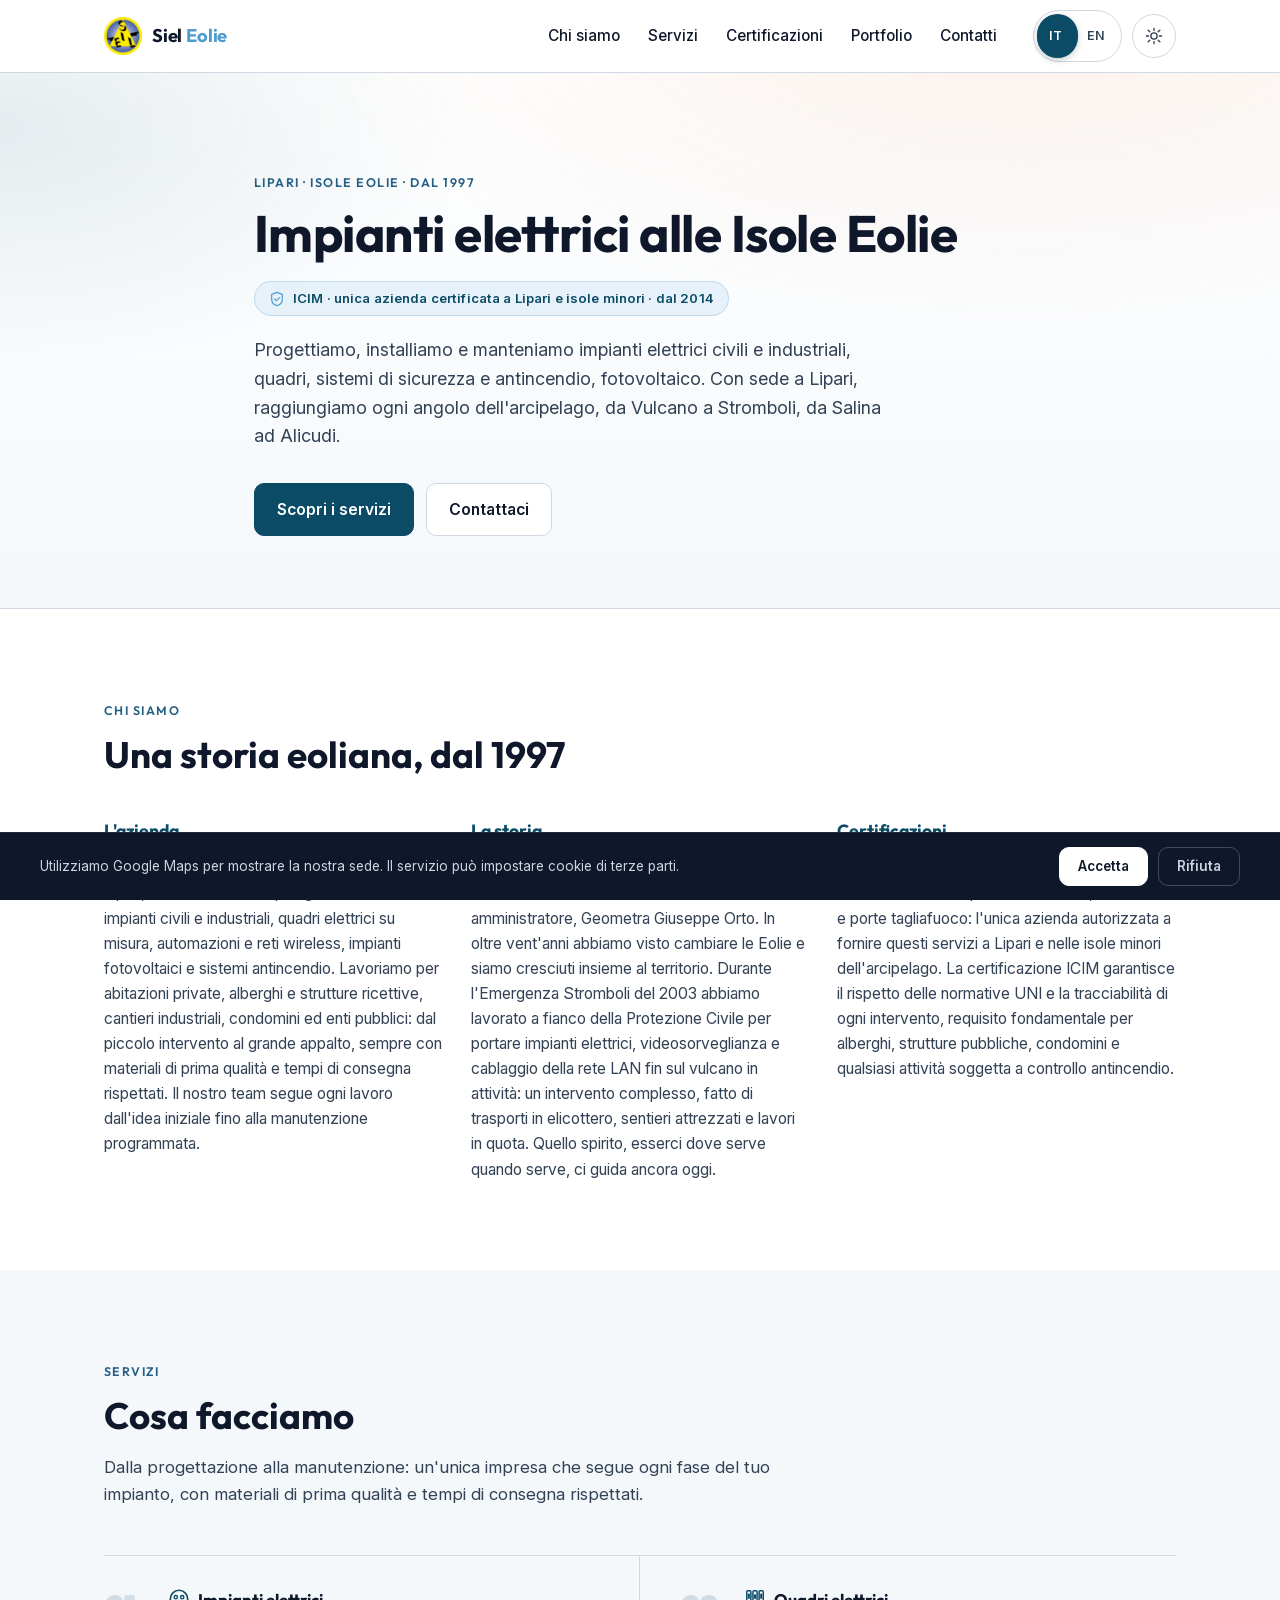
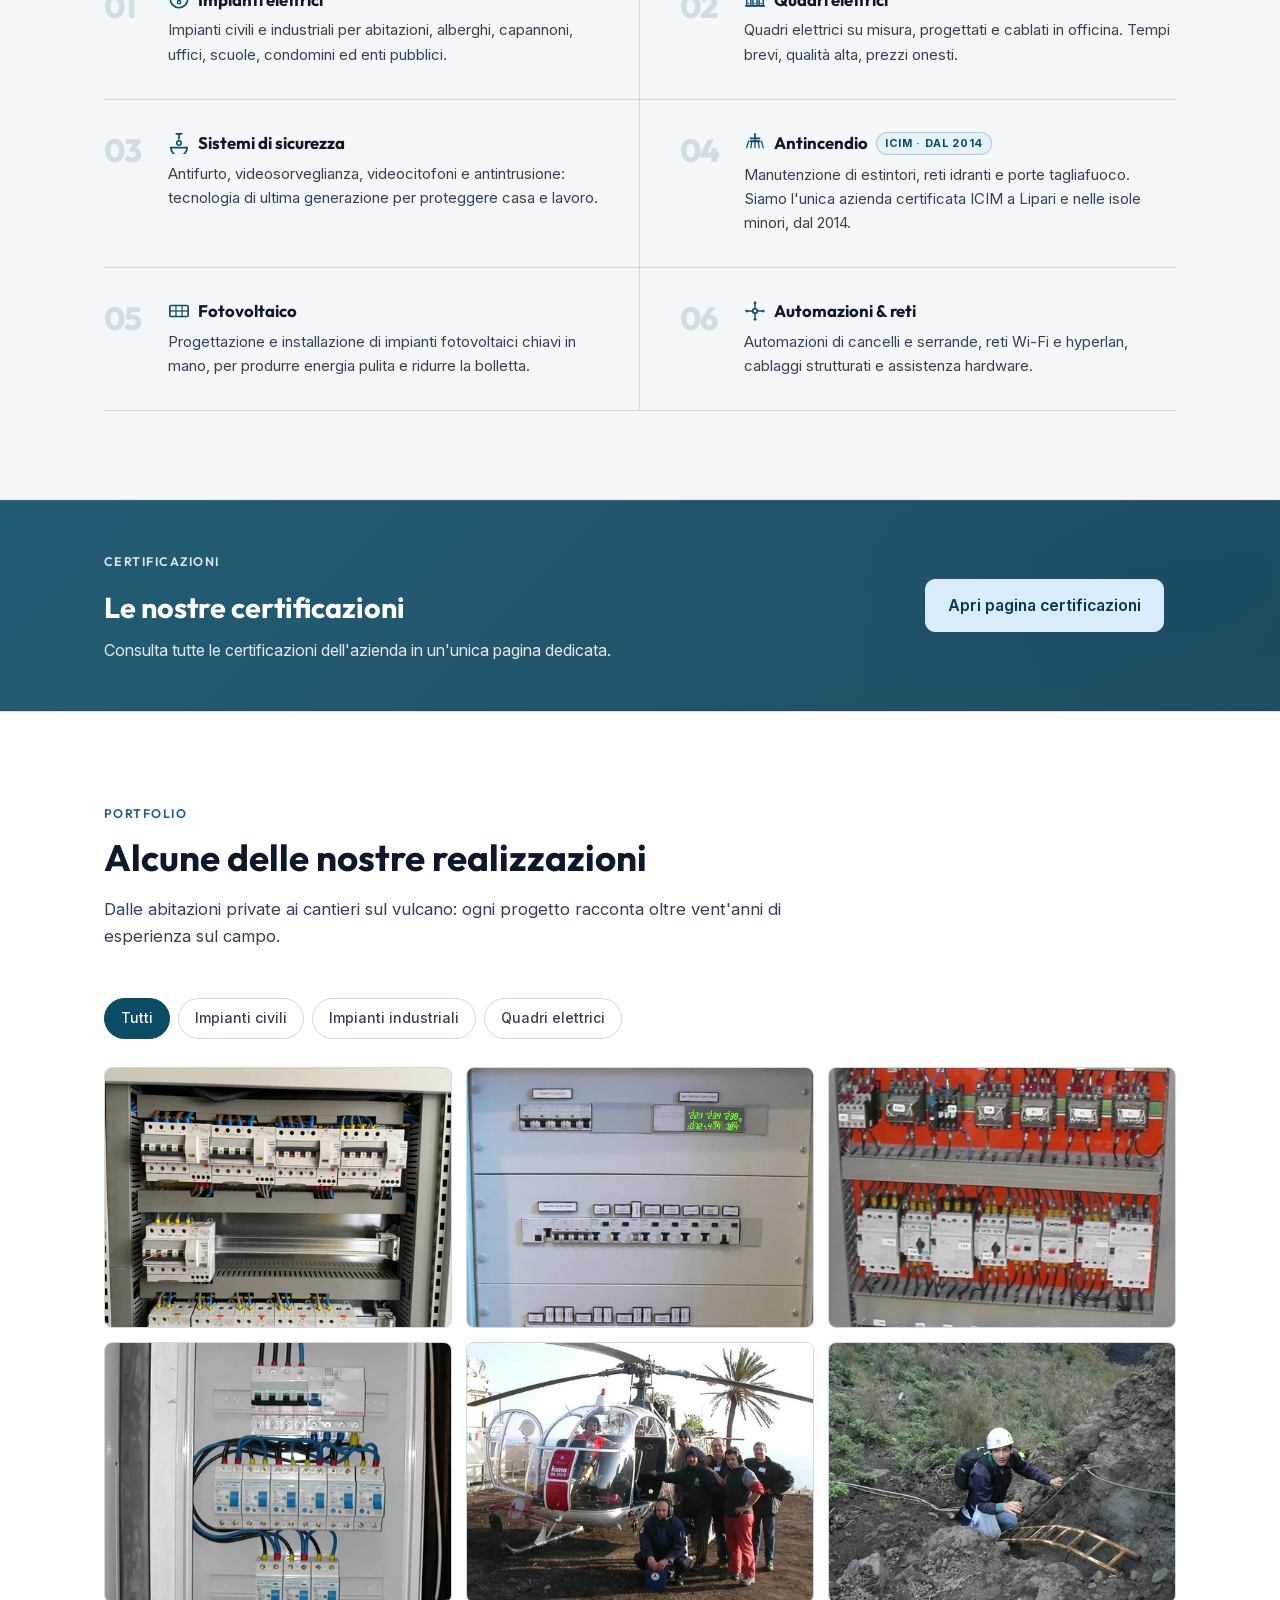
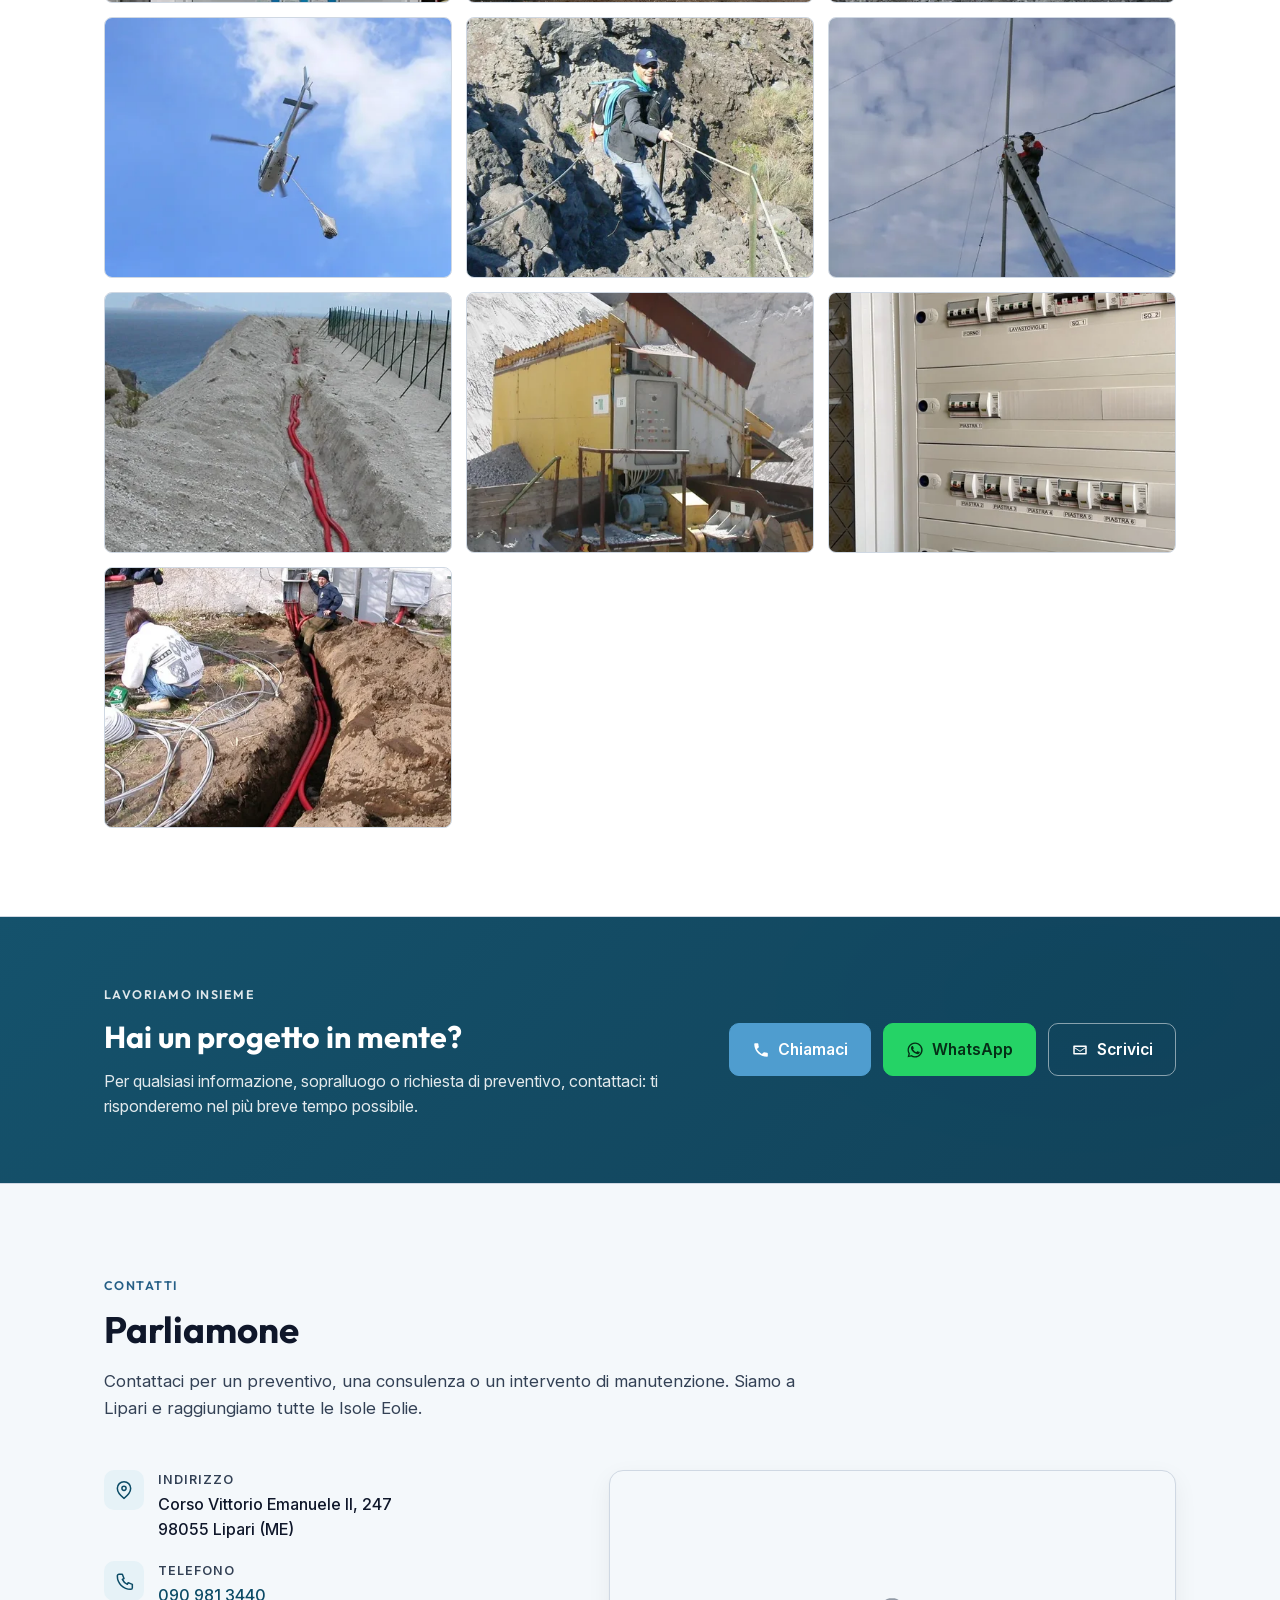
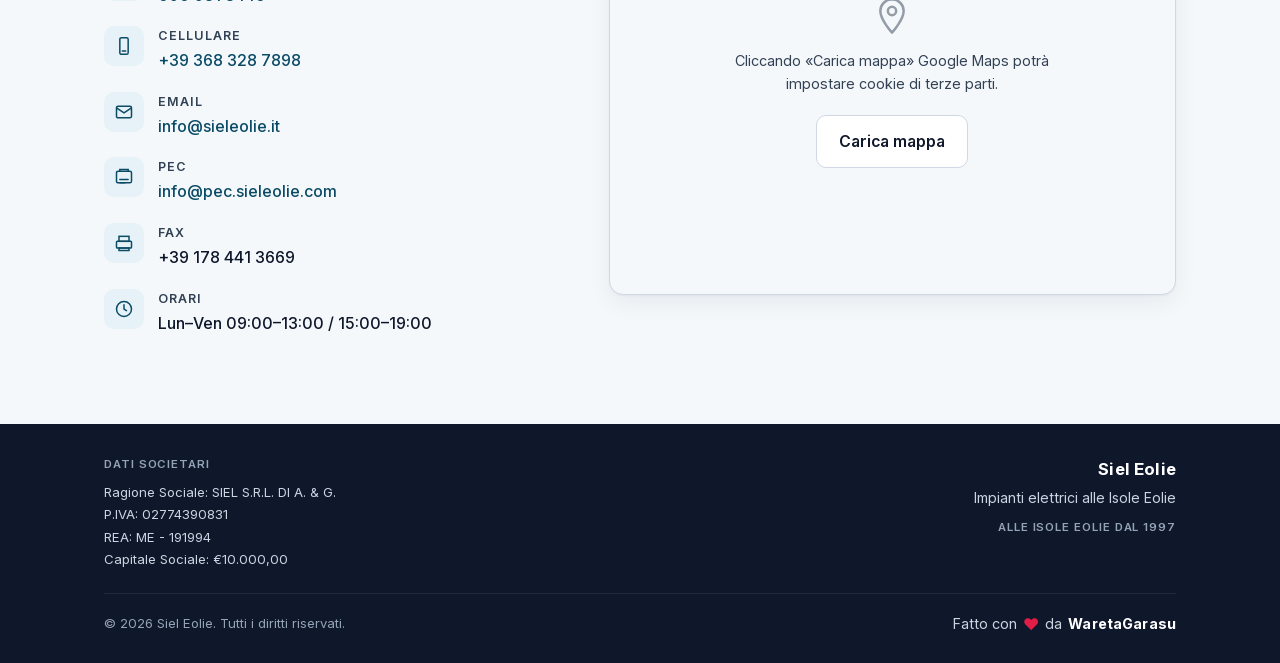
==== commit cd801ef1: "feat: full site audit, GDPR cookie banner, footer additions, multiple ui changes" ====
--- a/index.html
+++ b/index.html
@@ -1,4 +1,4 @@
-<!doctype html> <html lang="it"> <head> <meta charset="UTF-8"> <meta content="width=device-width,initial-scale=1" name="viewport"> <meta content="Siel Eolie — impianti elettrici civili e industriali, quadri, sicurezza, antincendio e fotovoltaico. Lipari e tutto l'arcipelago eoliano, dal 1997." name="description"> <meta content="#ffffff" name="theme-color"> <meta content="default" name="apple-mobile-web-app-status-bar-style"> <meta content="telephone=no" name="format-detection"> <meta content="Siel Eolie" name="apple-mobile-web-app-title"> <title data-i18n="meta.title">Siel Eolie — Impianti elettrici alle Isole Eolie</title> <link href="https://sieleolie.com/" rel="canonical"> <meta content="website" property="og:type"> <meta content="https://sieleolie.com/" property="og:url"> <meta content="Siel Eolie — Impianti elettrici alle Isole Eolie" property="og:title" data-i18n="meta.ogTitle"> <meta content="Impianti elettrici civili e industriali, quadri, sicurezza, antincendio e fotovoltaico. Lipari e tutto l'arcipelago eoliano, dal 1997." property="og:description" data-i18n="meta.ogDescription"> <meta content="https://sieleolie.com/source/img/og-card.png" property="og:image"> <meta content="1200" property="og:image:width"> <meta content="630" property="og:image:height"> <meta content="Siel Eolie — Impianti elettrici alle Isole Eolie" property="og:image:alt"> <meta content="it_IT" property="og:locale"> <meta content="en_US" property="og:locale:alternate"> <meta content="summary_large_image" name="twitter:card"> <meta content="Siel Eolie — Impianti elettrici alle Isole Eolie" name="twitter:title" data-i18n="meta.ogTitle"> <meta content="Impianti elettrici civili e industriali, quadri, sicurezza, antincendio e fotovoltaico. Lipari e tutto l'arcipelago eoliano, dal 1997." name="twitter:description" data-i18n="meta.ogDescription"> <meta content="https://sieleolie.com/source/img/og-card.png" name="twitter:image"> <link href="/source/img/favicon.svg" rel="icon" type="image/svg+xml"> <link href="/source/img/favicon-32.png" rel="icon" type="image/png" sizes="32x32"> <link href="/source/img/favicon.ico" rel="icon"> <link href="/source/img/apple-touch-icon.png" rel="apple-touch-icon" sizes="180x180"> <link href="/source/site.webmanifest" rel="manifest"> <script>!function(){try{var t=localStorage.getItem("theme"),e=window.matchMedia&&window.matchMedia("(prefers-color-scheme: dark)").matches,a="light"===t||"dark"===t?t:e?"dark":"light";document.documentElement.setAttribute("data-theme",a)}catch(t){document.documentElement.setAttribute("data-theme","light")}}()</script> <link href="/source/fonts/inter-variable.woff2" rel="preload" type="font/woff2" as="font" crossorigin> <link href="/source/style.min.css" rel="stylesheet"> <script type="application/ld+json"> {
+<!doctype html> <html lang="it"> <head> <meta charset="UTF-8"> <meta content="width=device-width,initial-scale=1" name="viewport"> <meta content="Siel Eolie: impianti elettrici civili e industriali, quadri, sicurezza, antincendio e fotovoltaico. Lipari e tutto l'arcipelago eoliano, dal 1997." name="description"> <meta content="#ffffff" name="theme-color"> <meta content="default" name="apple-mobile-web-app-status-bar-style"> <meta content="telephone=no" name="format-detection"> <meta content="Siel Eolie" name="apple-mobile-web-app-title"> <title data-i18n="meta.title">Siel Eolie | Impianti elettrici alle Isole Eolie</title> <link href="https://sieleolie.com/" rel="canonical"> <meta content="website" property="og:type"> <meta content="https://sieleolie.com/" property="og:url"> <meta content="Siel Eolie | Impianti elettrici alle Isole Eolie" property="og:title" data-i18n="meta.ogTitle"> <meta content="Impianti elettrici civili e industriali, quadri, sicurezza, antincendio e fotovoltaico. Lipari e tutto l'arcipelago eoliano, dal 1997." property="og:description" data-i18n="meta.ogDescription"> <meta content="https://sieleolie.com/source/img/og-card.png" property="og:image"> <meta content="1200" property="og:image:width"> <meta content="630" property="og:image:height"> <meta content="Siel Eolie | Impianti elettrici alle Isole Eolie" property="og:image:alt"> <meta content="it_IT" property="og:locale"> <meta content="en_US" property="og:locale:alternate"> <meta content="summary_large_image" name="twitter:card"> <meta content="Siel Eolie | Impianti elettrici alle Isole Eolie" name="twitter:title" data-i18n="meta.ogTitle"> <meta content="Impianti elettrici civili e industriali, quadri, sicurezza, antincendio e fotovoltaico. Lipari e tutto l'arcipelago eoliano, dal 1997." name="twitter:description" data-i18n="meta.ogDescription"> <meta content="https://sieleolie.com/source/img/og-card.png" name="twitter:image"> <link href="/source/img/favicon.svg" rel="icon" type="image/svg+xml"> <link href="/source/img/favicon-32.png" rel="icon" type="image/png" sizes="32x32"> <link href="/source/img/favicon.ico" rel="icon"> <link href="/source/img/apple-touch-icon.png" rel="apple-touch-icon" sizes="180x180"> <link href="/source/site.webmanifest" rel="manifest"> <script>!function(){try{var t=localStorage.getItem("theme"),e=window.matchMedia&&window.matchMedia("(prefers-color-scheme: dark)").matches,a="light"===t||"dark"===t?t:e?"dark":"light";document.documentElement.setAttribute("data-theme",a)}catch(t){document.documentElement.setAttribute("data-theme","light")}}()</script> <link href="/source/fonts/inter-variable.woff2" rel="preload" type="font/woff2" as="font" crossorigin> <link href="/source/fonts/outfit-latin.woff2" rel="preload" type="font/woff2" as="font" crossorigin> <link href="/source/style.min.css" rel="stylesheet"> <script type="application/ld+json"> {
         "@context": "https://schema.org",
         "@type": "Electrician",
         "@id": "https://sieleolie.com/#business",
@@ -69,15 +69,19 @@
         "knowsAbout": [
             "Impianti elettrici civili",
             "Impianti elettrici industriali",
-            "Quadri elettrici",
+            "Quadri elettrici su misura",
             "Sistemi di sicurezza",
-            "Videosorveglianza",
+            "Videosorveglianza CCTV",
             "Antincendio",
             "Reti idranti",
             "Porte tagliafuoco",
+            "Certificazione ICIM antincendio",
+            "Certificazione RINA navale",
             "Impianti fotovoltaici",
-            "Automazioni",
-            "Reti wireless e hyperlan"
+            "Automazioni cancelli e serrande",
+            "Reti wireless e hyperlan",
+            "Impianti elettrici Isole Eolie",
+            "Elettricista Lipari"
         ],
         "hasCredential": {
             "@type": "EducationalOccupationalCredential",
@@ -86,4 +90,4 @@
             "recognizedBy": { "@type": "Organization", "name": "ICIM S.p.A." },
             "description": "Manutenzione di impianti antincendio, reti idranti e porte tagliafuoco (dal 2014)"
         }
-    } </script> </head> <body> <a href="#mainContent" class="skip-link" data-i18n="a11y.skipToMain">Vai al contenuto principale</a> <noscript> <div class="noscript-banner"> <strong>JavaScript è disattivato.</strong> Alcune funzioni (cambio lingua, menu mobile, filtro portfolio) non sono disponibili. Contattaci direttamente: <a href="tel:+393683287898">+39 368 328 7898</a> · <a href="mailto:info@sieleolie.it">info@sieleolie.it</a> <br><strong>JavaScript is disabled.</strong> Some features (language toggle, mobile menu, portfolio filter) are unavailable. Contact us directly via phone or email. </div> </noscript> <header> <div class="container nav"> <a href="/" class="brand" aria-label="Siel Eolie — home"> <img alt="" src="/source/img/favicon.svg" aria-hidden="true" class="brand-mark" height="38" width="38"> <span class="brand-name">Siel <em>Eolie</em></span> </a> <button class="menu-toggle" aria-label="Apri menu" data-i18n-attr="aria-label:a11y.menuOpen" aria-controls="navLinks" aria-expanded="false"> <span class="menu-toggle-icon" aria-hidden="true"> <span></span> <span></span> <span></span> </span> </button> <nav aria-label="Navigazione principale" class="nav-links" id="navLinks"> <a href="#chi-siamo" data-i18n="nav.about">Chi siamo</a> <a href="#servizi" data-i18n="nav.services">Servizi</a> <a href="/certifications/" data-i18n="nav.certifications">Certificazioni</a> <a href="#portfolio" data-i18n="nav.portfolio">Portfolio</a> <a href="#contatti" data-i18n="nav.contact">Contatti</a> <div class="nav-controls"> <div class="lang-toggle" aria-label="Lingua / Language" role="group"> <button class="active" type="button" aria-pressed="true" data-lang="it">IT</button> <button type="button" aria-pressed="false" data-lang="en">EN</button> </div> <button class="theme-toggle" type="button" aria-label="Cambia tema" data-i18n-attr="aria-label:a11y.themeToggle" id="themeToggle" aria-pressed="false"> <span class="theme-toggle-icon" aria-hidden="true"> <svg focusable="false" height="18" viewBox="0 0 24 24" width="18" class="icon-sun"> <circle cx="12" cy="12" fill="none" r="4.2" stroke="currentColor" stroke-width="1.8"/> <path d="M12 1.8v3M12 19.2v3M1.8 12h3M19.2 12h3M4.2 4.2l2.2 2.2M17.6 17.6l2.2 2.2M4.2 19.8l2.2-2.2M17.6 6.4l2.2-2.2" fill="none" stroke="currentColor" stroke-width="1.8" stroke-linecap="round"/> </svg> <svg focusable="false" height="18" viewBox="0 0 24 24" width="18" class="icon-moon"> <path d="M20.3 14.1A8.6 8.6 0 1 1 9.9 3.7a7 7 0 1 0 10.4 10.4z" fill="none" stroke="currentColor" stroke-width="1.8" stroke-linejoin="round"/> </svg> </span> <span data-i18n="theme.toggleLabel" class="sr-only">Cambia tema</span> </button> </div> </nav> </div> </header> <main id="mainContent"> <section class="hero"> <div class="container hero-inner"> <p data-i18n="hero.eyebrow" class="eyebrow">Lipari · Isole Eolie · dal 1997</p> <h1 data-i18n="hero.title">Impianti elettrici alle Isole Eolie</h1> <p class="hero-badge"> <svg focusable="false" height="16" viewBox="0 0 24 24" width="16" aria-hidden="true"> <path d="M12 2 4 5v7c0 5 3.5 9 8 10 4.5-1 8-5 8-10V5l-8-3z" fill="none" stroke="currentColor" stroke-width="1.8" stroke-linejoin="round"/> <path d="m8.5 12 2.5 2.5L16 10" fill="none" stroke="currentColor" stroke-width="1.8" stroke-linecap="round" stroke-linejoin="round"/> </svg> <span data-i18n="hero.icimBadge">ICIM · unica azienda certificata a Lipari e isole minori · dal 2014</span> </p> <p data-i18n="hero.lead" class="hero-lead"> Progettiamo, installiamo e manteniamo impianti elettrici civili e industriali, quadri, sistemi di sicurezza e antincendio, fotovoltaico. Con sede a Lipari, raggiungiamo ogni angolo dell'arcipelago — da Vulcano a Stromboli, da Salina ad Alicudi. </p> <div class="hero-ctas"> <a href="#servizi" class="btn btn-primary" data-i18n="hero.ctaServices">Scopri i servizi</a> <a href="#contatti" class="btn btn-secondary" data-i18n="hero.ctaContact">Contattaci</a> </div> </div> </section> <section class="section" id="chi-siamo"> <div class="container"> <p data-i18n="about.eyebrow" class="eyebrow">Chi siamo</p> <h2 data-i18n="about.title">Una storia eoliana, dal 1997</h2> <div class="about-grid"> <div class="about-block"> <h3 data-i18n="about.companyTitle">L'azienda</h3> <p data-i18n="about.companyBody"> Siel Eolie è un'impresa elettrica con sede a Lipari, attiva in tutto l'arcipelago. Realizziamo impianti civili e industriali, quadri elettrici su misura, automazioni e reti wireless, impianti fotovoltaici e sistemi antincendio. Lavoriamo per abitazioni private, alberghi e strutture ricettive, cantieri industriali, condomini ed enti pubblici — dal piccolo intervento al grande appalto, sempre con materiali di prima qualità e tempi di consegna rispettati. Il nostro team segue ogni lavoro dall'idea iniziale fino alla manutenzione programmata. </p> </div> <div class="about-block"> <h3 data-i18n="about.historyTitle">La storia</h3> <p data-i18n="about.historyBody"> Siel nasce a Lipari nel 2004, erede della S.I.EL snc avviata nel 1997 dal fondatore e attuale amministratore, Geometra Giuseppe Orto. In oltre vent'anni abbiamo visto cambiare le Eolie e siamo cresciuti insieme al territorio. Durante l'Emergenza Stromboli del 2003 abbiamo lavorato a fianco della Protezione Civile per portare impianti elettrici, videosorveglianza e cablaggio della rete LAN fin sul vulcano in attività — un intervento complesso, fatto di trasporti in elicottero, sentieri attrezzati e lavori in quota. Quello spirito — esserci dove serve, quando serve — ci guida ancora oggi. </p> </div> <div class="about-block"> <h3 data-i18n="about.certTitle">Certificazioni</h3> <p data-i18n="about.certBody"> Dal 2014 siamo certificati ICIM per la manutenzione di impianti antincendio, reti idranti e porte tagliafuoco: l'unica azienda autorizzata a fornire questi servizi a Lipari e nelle isole minori dell'arcipelago. La certificazione ICIM garantisce il rispetto delle normative UNI e la tracciabilità di ogni intervento — requisito fondamentale per alberghi, strutture pubbliche, condomini e qualsiasi attività soggetta a controllo antincendio. </p> </div> </div> </div> </section> <section class="section section-soft" id="servizi"> <div class="container"> <p data-i18n="services.eyebrow" class="eyebrow">Servizi</p> <h2 data-i18n="services.title">Cosa facciamo</h2> <p data-i18n="services.lead" class="section-lead"> Dalla progettazione alla manutenzione: un'unica impresa che segue ogni fase del tuo impianto, con materiali di prima qualità e tempi di consegna rispettati. </p> <div class="services-grid"> <article class="service-card"> <div class="service-icon" aria-hidden="true"> <svg focusable="false" height="32" viewBox="0 0 24 24" width="32" aria-hidden="true"><path d="M13 2 3 14h7l-1 8 10-12h-7l1-8z" fill="none" stroke="currentColor" stroke-width="1.8" stroke-linejoin="round"/></svg> </div> <h3 data-i18n="services.electric.title">Impianti elettrici</h3> <p data-i18n="services.electric.body"> Impianti civili e industriali per abitazioni, alberghi, capannoni, uffici, scuole, condomini ed enti pubblici. </p> </article> <article class="service-card"> <div class="service-icon" aria-hidden="true"> <svg focusable="false" height="32" viewBox="0 0 24 24" width="32" aria-hidden="true"><rect fill="none" height="16" stroke="currentColor" stroke-width="1.8" width="18" x="3" y="4" rx="2"/><path d="M7 8h3M14 8h3M7 12h3M14 12h3M7 16h3M14 16h3" stroke="currentColor" stroke-width="1.8" stroke-linecap="round"/></svg> </div> <h3 data-i18n="services.panels.title">Quadri elettrici</h3> <p data-i18n="services.panels.body"> Quadri elettrici su misura, progettati e cablati in officina. Tempi brevi, qualità alta, prezzi onesti. </p> </article> <article class="service-card"> <div class="service-icon" aria-hidden="true"> <svg focusable="false" height="32" viewBox="0 0 24 24" width="32" aria-hidden="true"><path d="M12 2 4 5v7c0 5 3.5 9 8 10 4.5-1 8-5 8-10V5l-8-3z" fill="none" stroke="currentColor" stroke-width="1.8" stroke-linejoin="round"/></svg> </div> <h3 data-i18n="services.security.title">Sistemi di sicurezza</h3> <p data-i18n="services.security.body"> Antifurto, videosorveglianza, videocitofoni e antintrusione: tecnologia di ultima generazione per proteggere casa e lavoro. </p> </article> <article class="service-card"> <div class="service-icon" aria-hidden="true"> <svg focusable="false" height="32" viewBox="0 0 24 24" width="32" aria-hidden="true"><path d="M12 2s4 4 4 8a4 4 0 0 1-8 0c0-2 1-4 2-5-1 2 0 3 1 3 0-3 1-6 1-6z" fill="none" stroke="currentColor" stroke-width="1.8" stroke-linejoin="round"/><path d="M7 16c0 3 2 5 5 5s5-2 5-5" fill="none" stroke="currentColor" stroke-width="1.8" stroke-linecap="round"/></svg> </div> <h3 data-i18n="services.fire.title">Antincendio</h3> <p data-i18n="services.fire.body"> Manutenzione di estintori, reti idranti e porte tagliafuoco. Siamo l'unica azienda certificata ICIM a Lipari e nelle isole minori, dal 2014. </p> </article> <article class="service-card"> <div class="service-icon" aria-hidden="true"> <svg focusable="false" height="32" viewBox="0 0 24 24" width="32" aria-hidden="true"><circle cx="12" cy="12" fill="none" r="4" stroke="currentColor" stroke-width="1.8"/><path d="M12 2v3M12 19v3M2 12h3M19 12h3M4.5 4.5l2 2M17.5 17.5l2 2M4.5 19.5l2-2M17.5 6.5l2-2" stroke="currentColor" stroke-width="1.8" stroke-linecap="round"/></svg> </div> <h3 data-i18n="services.solar.title">Fotovoltaico</h3> <p data-i18n="services.solar.body"> Progettazione e installazione di impianti fotovoltaici chiavi in mano, per produrre energia pulita e ridurre la bolletta. </p> </article> <article class="service-card"> <div class="service-icon" aria-hidden="true"> <svg focusable="false" height="32" viewBox="0 0 24 24" width="32" aria-hidden="true"><path d="M2 12a10 10 0 0 1 20 0" fill="none" stroke="currentColor" stroke-width="1.8" stroke-linecap="round"/><path d="M5 12a7 7 0 0 1 14 0" fill="none" stroke="currentColor" stroke-width="1.8" stroke-linecap="round"/><path d="M8 12a4 4 0 0 1 8 0" fill="none" stroke="currentColor" stroke-width="1.8" stroke-linecap="round"/><circle cx="12" cy="12" fill="currentColor" r="1.3"/></svg> </div> <h3 data-i18n="services.automation.title">Automazioni & reti</h3> <p data-i18n="services.automation.body"> Automazioni di cancelli e serrande, reti Wi-Fi e hyperlan, cablaggi strutturati e assistenza hardware. </p> </article> </div> </div> </section> <section class="cert-promo-strip" aria-labelledby="certPromoTitle"> <div class="container"> <div class="cert-promo-inner"> <div class="cert-promo-text"> <p data-i18n="cert.homeEyebrow" class="eyebrow cert-promo-eyebrow">Certificazioni</p> <h2 data-i18n="cert.homeTitle" id="certPromoTitle">Le nostre certificazioni</h2> <p data-i18n="cert.homeBody" class="cert-promo-body">Consulta tutte le certificazioni dell'azienda in un'unica pagina dedicata.</p> </div> <div class="cert-promo-actions"> <a href="/certifications/" class="btn btn-primary" data-i18n="cert.homeCta">Apri pagina certificazioni</a> </div> </div> </div> </section> <section class="section" id="portfolio"> <div class="container"> <p data-i18n="portfolio.eyebrow" class="eyebrow">Portfolio</p> <h2 data-i18n="portfolio.title">Alcune delle nostre realizzazioni</h2> <p data-i18n="portfolio.lead" class="section-lead"> Dalle abitazioni private ai cantieri sul vulcano — ogni progetto racconta oltre vent'anni di esperienza sul campo. </p> <div class="portfolio-filters" aria-label="Filtri portfolio" role="tablist"> <button class="filter active" type="button" aria-selected="true" data-filter="all" data-i18n="portfolio.tabs.all" role="tab">Tutti</button> <button class="filter" type="button" aria-selected="false" data-filter="civile" data-i18n="portfolio.tabs.civile" role="tab">Impianti civili</button> <button class="filter" type="button" aria-selected="false" data-filter="industriale" data-i18n="portfolio.tabs.industriale" role="tab">Impianti industriali</button> <button class="filter" type="button" aria-selected="false" data-filter="quadro" data-i18n="portfolio.tabs.quadro" role="tab">Quadri elettrici</button> </div> <div class="portfolio-grid"> <figure class="portfolio-item" data-cat="quadro"> <img alt="Quadro elettrico BTicino moderno con multimetro e interruttori differenziali" src="/source/img/portfolio/quadro_01.webp" decoding="async" loading="lazy" sizes="(max-width: 560px) 100vw, (max-width: 960px) 50vw, 33vw"> </figure> <figure class="portfolio-item" data-cat="quadro"> <img alt="Quadro di piano con multimetro contatore e interruttori etichettati" src="/source/img/portfolio/quadro_02.webp" decoding="async" loading="lazy" sizes="(max-width: 560px) 100vw, (max-width: 960px) 50vw, 33vw"> </figure> <figure class="portfolio-item" data-cat="quadro"> <img alt="Quadro industriale con teleruttori e relè su piastra rossa" src="/source/img/portfolio/quadro_03.webp" decoding="async" loading="lazy" sizes="(max-width: 560px) 100vw, (max-width: 960px) 50vw, 33vw"> </figure> <figure class="portfolio-item" data-cat="quadro"> <img alt="Quadro elettrico civile con interruttori differenziali" src="/source/img/portfolio/quadro_04.webp" decoding="async" loading="lazy" sizes="(max-width: 560px) 100vw, (max-width: 960px) 50vw, 33vw"> </figure> <figure class="portfolio-item" data-cat="industriale"> <img alt="Squadra di lavoro con elicottero Lama SA 315B in quota" src="/source/img/portfolio/industriale_01.webp" decoding="async" loading="lazy" sizes="(max-width: 560px) 100vw, (max-width: 960px) 50vw, 33vw"> </figure> <figure class="portfolio-item" data-cat="industriale"> <img alt="Tecnico in arrampicata con scala su terreno vulcanico" src="/source/img/portfolio/industriale_02.webp" decoding="async" loading="lazy" sizes="(max-width: 560px) 100vw, (max-width: 960px) 50vw, 33vw"> </figure> <figure class="portfolio-item" data-cat="industriale"> <img alt="Elicottero in volo con carico sospeso per trasporto materiali" src="/source/img/portfolio/industriale_03.webp" decoding="async" loading="lazy" sizes="(max-width: 560px) 100vw, (max-width: 960px) 50vw, 33vw"> </figure> <figure class="portfolio-item" data-cat="industriale"> <img alt="Tecnico su sentiero attrezzato con corde fisse su roccia vulcanica" src="/source/img/portfolio/industriale_04.webp" decoding="async" loading="lazy" sizes="(max-width: 560px) 100vw, (max-width: 960px) 50vw, 33vw"> </figure> <figure class="portfolio-item" data-cat="industriale"> <img alt="Intervento su antenna e palo radio con tiranti" src="/source/img/portfolio/industriale_05.webp" decoding="async" loading="lazy" sizes="(max-width: 560px) 100vw, (max-width: 960px) 50vw, 33vw"> </figure> <figure class="portfolio-item" data-cat="industriale"> <img alt="Posa cavi elettrici in trincea su costone con vista mare" src="/source/img/portfolio/industriale_06.webp" decoding="async" loading="lazy" sizes="(max-width: 560px) 100vw, (max-width: 960px) 50vw, 33vw"> </figure> <figure class="portfolio-item" data-cat="industriale"> <img alt="Impianto elettrico a servizio di cava e impianto di frantumazione" src="/source/img/portfolio/industriale_07.webp" decoding="async" loading="lazy" sizes="(max-width: 560px) 100vw, (max-width: 960px) 50vw, 33vw"> </figure> <figure class="portfolio-item" data-cat="civile"> <img alt="Quadro elettrico residenziale BTicino con circuiti etichettati (forno, lavastoviglie, piastra, luci)" src="/source/img/portfolio/civile_01.webp" decoding="async" loading="lazy" sizes="(max-width: 560px) 100vw, (max-width: 960px) 50vw, 33vw"> </figure> <figure class="portfolio-item" data-cat="civile"> <img alt="Scavo e posa cavi elettrici di alimentazione edificio residenziale" src="/source/img/portfolio/civile_02.webp" decoding="async" loading="lazy" sizes="(max-width: 560px) 100vw, (max-width: 960px) 50vw, 33vw"> </figure> </div> </div> </section> <section class="cta-strip" aria-labelledby="ctaTitle"> <div class="container cta-inner"> <div class="cta-text"> <p data-i18n="cta.eyebrow" class="eyebrow cta-eyebrow">Lavoriamo insieme</p> <h2 data-i18n="cta.title" id="ctaTitle">Hai un progetto in mente?</h2> <p data-i18n="cta.body" class="cta-body">Per qualsiasi informazione, sopralluogo o richiesta di preventivo, contattaci: ti risponderemo nel più breve tempo possibile.</p> </div> <div class="cta-actions"> <a href="tel:+390909813440" class="btn btn-primary"> <svg focusable="false" height="18" viewBox="0 0 24 24" width="18" aria-hidden="true"> <path d="M6.6 10.8c1.4 2.8 3.8 5.1 6.6 6.6l2.2-2.2c.3-.3.7-.4 1-.3 1.2.4 2.4.6 3.7.6.5 0 1 .4 1 1V20c0 .6-.5 1-1 1C10.6 21 3 13.4 3 4c0-.5.4-1 1-1h3.5c.6 0 1 .4 1 1 0 1.3.2 2.5.6 3.7.1.3 0 .7-.3 1l-2.2 2.1z" fill="currentColor"/> </svg> <span data-i18n="cta.phone">Chiamaci</span> </a> <a href="https://wa.me/393683287898" class="btn btn-whatsapp" aria-label="WhatsApp" rel="noopener" target="_blank"> <svg focusable="false" height="18" viewBox="0 0 24 24" width="18" aria-hidden="true"> <path d="M17.5 14.4c-.3-.1-1.7-.8-2-.9-.3-.1-.4-.1-.6.1-.2.3-.7.9-.9 1.1-.2.2-.3.2-.6.1-.3-.1-1.2-.4-2.3-1.4-.8-.8-1.4-1.7-1.6-2-.2-.3 0-.5.1-.6.1-.1.3-.3.4-.5.1-.2.2-.3.3-.5.1-.2 0-.4 0-.5-.1-.1-.6-1.5-.8-2-.2-.5-.4-.5-.6-.5h-.5c-.2 0-.5.1-.7.3-.3.3-1 1-1 2.4s1 2.8 1.1 3c.1.1 2 3.1 4.9 4.3.7.3 1.2.5 1.6.6.7.2 1.3.2 1.8.1.6-.1 1.7-.7 2-1.4.2-.7.2-1.2.2-1.4-.1-.2-.3-.2-.6-.3zM12 2a10 10 0 0 0-8.6 15l-1.3 4.7 4.8-1.2A10 10 0 1 0 12 2zm0 18.2a8.2 8.2 0 0 1-4.2-1.2l-.3-.2-3 .8.8-2.9-.2-.3A8.2 8.2 0 1 1 12 20.2z" fill="currentColor"/> </svg> <span data-i18n="cta.whatsapp">WhatsApp</span> </a> <a href="mailto:info@sieleolie.it" class="btn btn-secondary"> <svg focusable="false" height="18" viewBox="0 0 24 24" width="18" aria-hidden="true"> <path d="M4 6h16c.6 0 1 .4 1 1v10c0 .6-.4 1-1 1H4c-.6 0-1-.4-1-1V7c0-.6.4-1 1-1zm1 2v.4l7 4.6 7-4.6V8H5zm14 1.8l-6.5 4.3a1 1 0 0 1-1 0L5 9.8V16h14V9.8z" fill="currentColor"/> </svg> <span data-i18n="cta.email">Scrivici</span> </a> </div> </div> </section> <section class="section section-soft" id="contatti"> <div class="container"> <p data-i18n="contact.eyebrow" class="eyebrow">Contatti</p> <h2 data-i18n="contact.title">Parliamone</h2> <p data-i18n="contact.lead" class="section-lead"> Contattaci per un preventivo, una consulenza o un intervento di manutenzione. Siamo a Lipari e raggiungiamo tutte le Isole Eolie. </p> <div class="contact-grid"> <ul class="contact-info"> <li> <div class="ci-icon" aria-hidden="true"> <svg focusable="false" height="20" viewBox="0 0 24 24" width="20" aria-hidden="true"><path d="M12 2a8 8 0 0 0-8 8c0 6 8 12 8 12s8-6 8-12a8 8 0 0 0-8-8z" fill="none" stroke="currentColor" stroke-width="1.8"/><circle cx="12" cy="10" fill="none" r="2.5" stroke="currentColor" stroke-width="1.8"/></svg> </div> <div> <div class="ci-label" data-i18n="contact.addressLabel">Indirizzo</div> <div class="ci-value">Corso Vittorio Emanuele II, 247<br>98055 Lipari (ME)</div> </div> </li> <li> <div class="ci-icon" aria-hidden="true"> <svg focusable="false" height="20" viewBox="0 0 24 24" width="20" aria-hidden="true"><path d="M6 4h4l2 5-2 1a12 12 0 0 0 6 6l1-2 5 2v4a2 2 0 0 1-2 2A16 16 0 0 1 4 6a2 2 0 0 1 2-2z" fill="none" stroke="currentColor" stroke-width="1.8" stroke-linejoin="round"/></svg> </div> <div> <div class="ci-label" data-i18n="contact.phoneFixedLabel">Telefono</div> <div class="ci-value"><a href="tel:+390909813440">090 981 3440</a></div> </div> </li> <li> <div class="ci-icon" aria-hidden="true"> <svg focusable="false" height="20" viewBox="0 0 24 24" width="20" aria-hidden="true"><rect fill="none" height="20" stroke="currentColor" stroke-width="1.8" width="10" x="7" y="2" rx="2"/><path d="M10 18h4" stroke="currentColor" stroke-width="1.8" stroke-linecap="round"/></svg> </div> <div> <div class="ci-label" data-i18n="contact.phoneLabel">Cellulare</div> <div class="ci-value"><a href="tel:+393683287898">+39 368 328 7898</a></div> </div> </li> <li> <div class="ci-icon" aria-hidden="true"> <svg focusable="false" height="20" viewBox="0 0 24 24" width="20" aria-hidden="true"><rect fill="none" height="14" stroke="currentColor" stroke-width="1.8" width="18" x="3" y="5" rx="2"/><path d="m3 7 9 6 9-6" fill="none" stroke="currentColor" stroke-width="1.8"/></svg> </div> <div> <div class="ci-label">Email</div> <div class="ci-value"><a href="mailto:info@sieleolie.it">info@sieleolie.it</a></div> </div> </li> <li> <div class="ci-icon" aria-hidden="true"> <svg focusable="false" height="20" viewBox="0 0 24 24" width="20" aria-hidden="true"><rect fill="none" height="14" stroke="currentColor" stroke-width="1.8" width="18" x="3" y="5" rx="2"/><path d="M7 5V3h10v2M7 15h10M7 19h6" fill="none" stroke="currentColor" stroke-width="1.8" stroke-linecap="round"/></svg> </div> <div> <div class="ci-label">PEC</div> <div class="ci-value"><a href="mailto:info@pec.sieleolie.com">info@pec.sieleolie.com</a></div> </div> </li> <li> <div class="ci-icon" aria-hidden="true"> <svg focusable="false" height="20" viewBox="0 0 24 24" width="20" aria-hidden="true"><rect fill="none" height="6" stroke="currentColor" stroke-width="1.8" width="12" x="6" y="4"/><rect fill="none" height="8" stroke="currentColor" stroke-width="1.8" width="18" x="3" y="10" rx="1"/><rect fill="none" height="3" stroke="currentColor" stroke-width="1.8" width="12" x="6" y="18"/></svg> </div> <div> <div class="ci-label">Fax</div> <div class="ci-value">1784413669</div> </div> </li> <li> <div class="ci-icon" aria-hidden="true"> <svg focusable="false" height="20" viewBox="0 0 24 24" width="20" aria-hidden="true"><circle cx="12" cy="12" fill="none" r="9" stroke="currentColor" stroke-width="1.8"/><path d="M12 7v5l3 2" fill="none" stroke="currentColor" stroke-width="1.8" stroke-linecap="round"/></svg> </div> <div> <div class="ci-label" data-i18n="contact.hoursLabel">Orari</div> <div class="ci-value" data-i18n="contact.hoursValue">Lun–Ven 09:00–13:00 / 15:00–19:00</div> </div> </li> </ul> <div class="map-wrapper"> <iframe allowfullscreen height="450" loading="lazy" referrerpolicy="no-referrer-when-downgrade" src="https://www.google.com/maps?q=Corso+Vittorio+Emanuele+II+247,+98055+Lipari+ME&output=embed" title="Mappa — Siel Eolie, Lipari" width="600"></iframe> </div> </div> </div> </section> </main> <footer> <div class="container footer-content"> <div class="footer-top"> <div class="footer-legal"> <p data-i18n="footer.legalTitle" class="footer-legal-title">Dati societari</p> <p data-i18n="footer.legalCompany" class="footer-legal-item">Ragione Sociale: SIEL S.R.L. DI A. & G.</p> <p data-i18n="footer.legalVat" class="footer-legal-item">P.IVA: 02774390831</p> <p data-i18n="footer.legalRea" class="footer-legal-item">REA: ME - 191994</p> </div> <div class="footer-brand"> <p class="footer-brand-name"><strong data-i18n="brand.name">Siel Eolie</strong></p> <p data-i18n="footer.tagline" class="footer-brand-tagline">Impianti elettrici alle Isole Eolie</p> <p data-i18n="footer.since" class="footer-brand-since">Alle Isole Eolie dal 1997</p> </div> </div> <div class="footer-bottom"> <div class="footer-copy"> © <span id="year"></span> <span data-i18n="brand.name">Siel Eolie</span>. <span data-i18n="footer.rights">Tutti i diritti riservati.</span> </div> <div class="footer-signature"> <span data-i18n="footer.built">Fatto con</span> <span class="heart" aria-hidden="true">❤️</span> <span data-i18n="footer.builtBy">da</span> <a href="https://waretagarasu.com" class="signature-link" aria-label="WaretaGarasu — portfolio" rel="noopener author" target="_blank"><strong class="signature">WaretaGarasu</strong></a> </div> </div> </div> </footer> <button class="to-top" type="button" aria-label="Torna su" data-i18n-attr="aria-label:a11y.toTop" id="toTop" hidden> <svg focusable="false" height="20" viewBox="0 0 24 24" width="20" aria-hidden="true"> <path d="M12 5l-7 7h4v7h6v-7h4z" fill="currentColor"/> </svg> </button> <script src="/source/script.min.js"></script> </body> </html> +    } </script> </head> <body> <a href="#mainContent" class="skip-link" data-i18n="a11y.skipToMain">Vai al contenuto principale</a> <noscript> <div class="noscript-banner"> <strong>JavaScript è disattivato.</strong> Alcune funzioni (cambio lingua, menu mobile, filtro portfolio) non sono disponibili. Contattaci direttamente: <a href="tel:+393683287898">+39 368 328 7898</a> · <a href="mailto:info@sieleolie.it">info@sieleolie.it</a> <br><strong>JavaScript is disabled.</strong> Some features (language toggle, mobile menu, portfolio filter) are unavailable. Contact us directly via phone or email. </div> </noscript> <header> <div class="container nav"> <a href="/" class="brand" aria-label="Siel Eolie, home"> <img alt="" src="/source/img/favicon.svg" class="brand-mark" aria-hidden="true" height="38" width="38"> <span class="brand-name">Siel <em>Eolie</em></span> </a> <button class="menu-toggle" aria-label="Apri menu" data-i18n-attr="aria-label:a11y.menuOpen" aria-controls="navLinks" aria-expanded="false"> <span class="menu-toggle-icon" aria-hidden="true"> <span></span> <span></span> <span></span> </span> </button> <nav aria-label="Navigazione principale" class="nav-links" id="navLinks"> <a href="#chi-siamo" data-i18n="nav.about">Chi siamo</a> <a href="#servizi" data-i18n="nav.services">Servizi</a> <a href="/certifications/" data-i18n="nav.certifications">Certificazioni</a> <a href="#portfolio" data-i18n="nav.portfolio">Portfolio</a> <a href="#contatti" data-i18n="nav.contact">Contatti</a> <div class="nav-controls"> <div class="lang-toggle" aria-label="Lingua / Language" role="group"> <button class="active" type="button" aria-pressed="true" data-lang="it">IT</button> <button type="button" aria-pressed="false" data-lang="en">EN</button> </div> <button class="theme-toggle" type="button" aria-pressed="false" aria-label="Cambia tema" data-i18n-attr="aria-label:a11y.themeToggle" id="themeToggle"> <span class="theme-toggle-icon" aria-hidden="true"> <svg height="18" viewBox="0 0 24 24" width="18" focusable="false" class="icon-sun"> <circle cx="12" cy="12" r="4.2" fill="none" stroke="currentColor" stroke-width="1.8"/> <path d="M12 1.8v3M12 19.2v3M1.8 12h3M19.2 12h3M4.2 4.2l2.2 2.2M17.6 17.6l2.2 2.2M4.2 19.8l2.2-2.2M17.6 6.4l2.2-2.2" fill="none" stroke="currentColor" stroke-width="1.8" stroke-linecap="round"/> </svg> <svg height="18" viewBox="0 0 24 24" width="18" focusable="false" class="icon-moon"> <path d="M20.3 14.1A8.6 8.6 0 1 1 9.9 3.7a7 7 0 1 0 10.4 10.4z" fill="none" stroke="currentColor" stroke-width="1.8" stroke-linejoin="round"/> </svg> </span> <span class="sr-only" data-i18n="theme.toggleLabel">Cambia tema</span> </button> </div> </nav> </div> </header> <main id="mainContent"> <section class="hero"> <div class="container hero-inner"> <p data-i18n="hero.eyebrow" class="eyebrow">Lipari · Isole Eolie · dal 1997</p> <h1 data-i18n="hero.title">Impianti elettrici alle Isole Eolie</h1> <p class="hero-badge"> <svg height="16" viewBox="0 0 24 24" width="16" focusable="false" aria-hidden="true"> <path d="M12 2 4 5v7c0 5 3.5 9 8 10 4.5-1 8-5 8-10V5l-8-3z" fill="none" stroke="currentColor" stroke-width="1.8" stroke-linejoin="round"/> <path d="m8.5 12 2.5 2.5L16 10" fill="none" stroke="currentColor" stroke-width="1.8" stroke-linecap="round" stroke-linejoin="round"/> </svg> <span data-i18n="hero.icimBadge">ICIM · unica azienda certificata a Lipari e isole minori · dal 2014</span> </p> <p data-i18n="hero.lead" class="hero-lead"> Progettiamo, installiamo e manteniamo impianti elettrici civili e industriali, quadri, sistemi di sicurezza e antincendio, fotovoltaico. Con sede a Lipari, raggiungiamo ogni angolo dell'arcipelago, da Vulcano a Stromboli, da Salina ad Alicudi. </p> <div class="hero-ctas"> <a href="#servizi" class="btn btn-primary" data-i18n="hero.ctaServices">Scopri i servizi</a> <a href="#contatti" class="btn btn-secondary" data-i18n="hero.ctaContact">Contattaci</a> </div> </div> </section> <section class="section" id="chi-siamo"> <div class="container"> <p data-i18n="about.eyebrow" class="eyebrow">Chi siamo</p> <h2 data-i18n="about.title">Una storia eoliana, dal 1997</h2> <div class="about-grid"> <div class="about-block"> <h3 data-i18n="about.companyTitle">L'azienda</h3> <p data-i18n="about.companyBody"> Siel Eolie è un'impresa elettrica con sede a Lipari, attiva in tutto l'arcipelago. Realizziamo impianti civili e industriali, quadri elettrici su misura, automazioni e reti wireless, impianti fotovoltaici e sistemi antincendio. Lavoriamo per abitazioni private, alberghi e strutture ricettive, cantieri industriali, condomini ed enti pubblici: dal piccolo intervento al grande appalto, sempre con materiali di prima qualità e tempi di consegna rispettati. Il nostro team segue ogni lavoro dall'idea iniziale fino alla manutenzione programmata. </p> </div> <div class="about-block"> <h3 data-i18n="about.historyTitle">La storia</h3> <p data-i18n="about.historyBody"> Siel nasce a Lipari nel 2004, erede della S.I.EL snc avviata nel 1997 dal fondatore e attuale amministratore, Geometra Giuseppe Orto. In oltre vent'anni abbiamo visto cambiare le Eolie e siamo cresciuti insieme al territorio. Durante l'Emergenza Stromboli del 2003 abbiamo lavorato a fianco della Protezione Civile per portare impianti elettrici, videosorveglianza e cablaggio della rete LAN fin sul vulcano in attività: un intervento complesso, fatto di trasporti in elicottero, sentieri attrezzati e lavori in quota. Quello spirito, esserci dove serve quando serve, ci guida ancora oggi. </p> </div> <div class="about-block"> <h3 data-i18n="about.certTitle">Certificazioni</h3> <p data-i18n="about.certBody"> Dal 2014 siamo certificati ICIM per la manutenzione di impianti antincendio, reti idranti e porte tagliafuoco: l'unica azienda autorizzata a fornire questi servizi a Lipari e nelle isole minori dell'arcipelago. La certificazione ICIM garantisce il rispetto delle normative UNI e la tracciabilità di ogni intervento, requisito fondamentale per alberghi, strutture pubbliche, condomini e qualsiasi attività soggetta a controllo antincendio. </p> </div> </div> </div> </section> <section class="section section-soft" id="servizi"> <div class="container"> <p data-i18n="services.eyebrow" class="eyebrow">Servizi</p> <h2 data-i18n="services.title">Cosa facciamo</h2> <p data-i18n="services.lead" class="section-lead"> Dalla progettazione alla manutenzione: un'unica impresa che segue ogni fase del tuo impianto, con materiali di prima qualità e tempi di consegna rispettati. </p> <div class="services-list"> <div class="service-item"> <span class="service-num" aria-hidden="true">01</span> <div class="service-body"> <div class="service-hd"> <svg height="22" viewBox="0 0 24 24" width="22" focusable="false" aria-hidden="true" class="service-icon-sm"><circle cx="12" cy="12" r="9.5" fill="none" stroke="currentColor" stroke-width="1.8"/><circle cx="8.5" cy="10" r="1.8" fill="none" stroke="currentColor" stroke-width="1.5"/><circle cx="15.5" cy="10" r="1.8" fill="none" stroke="currentColor" stroke-width="1.5"/><circle cx="12" cy="15.5" r="1.8" fill="none" stroke="currentColor" stroke-width="1.5"/></svg> <h3 data-i18n="services.electric.title">Impianti elettrici</h3> </div> <p data-i18n="services.electric.body">Impianti civili e industriali per abitazioni, alberghi, capannoni, uffici, scuole, condomini ed enti pubblici.</p> </div> </div> <div class="service-item"> <span class="service-num" aria-hidden="true">02</span> <div class="service-body"> <div class="service-hd"> <svg height="22" viewBox="0 0 24 24" width="22" focusable="false" aria-hidden="true" class="service-icon-sm"><path d="M2 19.5h20" fill="none" stroke="currentColor" stroke-width="1.8" stroke-linecap="round"/><rect fill="none" height="16.5" stroke="currentColor" stroke-width="1.6" width="4.5" x="3" y="3" rx="1.2"/><rect fill="none" height="16.5" stroke="currentColor" stroke-width="1.6" width="4.5" x="9.75" y="3" rx="1.2"/><rect fill="none" height="16.5" stroke="currentColor" stroke-width="1.6" width="4.5" x="16.5" y="3" rx="1.2"/><path d="M5.25 7v4" fill="none" stroke="currentColor" stroke-width="2.2" stroke-linecap="round"/><path d="M12 8v3" fill="none" stroke="currentColor" stroke-width="2.2" stroke-linecap="round"/><path d="M18.75 7v4" fill="none" stroke="currentColor" stroke-width="2.2" stroke-linecap="round"/><circle cx="5.25" cy="17" r="0.9" fill="currentColor"/><circle cx="12" cy="17" r="0.9" fill="currentColor"/><circle cx="18.75" cy="17" r="0.9" fill="currentColor"/></svg> <h3 data-i18n="services.panels.title">Quadri elettrici</h3> </div> <p data-i18n="services.panels.body">Quadri elettrici su misura, progettati e cablati in officina. Tempi brevi, qualità alta, prezzi onesti.</p> </div> </div> <div class="service-item"> <span class="service-num" aria-hidden="true">03</span> <div class="service-body"> <div class="service-hd"> <svg height="22" viewBox="0 0 24 24" width="22" focusable="false" aria-hidden="true" class="service-icon-sm"><path d="M9 2h6" fill="none" stroke="currentColor" stroke-width="1.8" stroke-linecap="round"/><path d="M12 2v5.5" fill="none" stroke="currentColor" stroke-width="1.8" stroke-linecap="round"/><path d="M3 17a9 9 0 0 0 18 0" fill="none" stroke="currentColor" stroke-width="1.8" stroke-linecap="round"/><path d="M3 17h18" fill="none" stroke="currentColor" stroke-width="1.8" stroke-linecap="round"/><circle cx="12" cy="12" r="2.5" fill="none" stroke="currentColor" stroke-width="1.6"/></svg> <h3 data-i18n="services.security.title">Sistemi di sicurezza</h3> </div> <p data-i18n="services.security.body">Antifurto, videosorveglianza, videocitofoni e antintrusione: tecnologia di ultima generazione per proteggere casa e lavoro.</p> </div> </div> <div class="service-item"> <span class="service-num" aria-hidden="true">04</span> <div class="service-body"> <div class="service-hd"> <svg height="22" viewBox="0 0 24 24" width="22" focusable="false" aria-hidden="true" class="service-icon-sm"><path d="M12 2v5" fill="none" stroke="currentColor" stroke-width="1.8" stroke-linecap="round"/><path d="M7 7h10" fill="none" stroke="currentColor" stroke-width="1.8" stroke-linecap="round"/><path d="M12 7v3" fill="none" stroke="currentColor" stroke-width="1.5" stroke-linecap="round"/><path d="M7 10h10" fill="none" stroke="currentColor" stroke-width="2.2" stroke-linecap="round"/><path d="M5 10L3 17M8.5 10L7.5 17M12 10v7M15.5 10L16.5 17M19 10L21 17" fill="none" stroke="currentColor" stroke-width="1.4" stroke-linecap="round"/></svg> <h3 data-i18n="services.fire.title">Antincendio</h3> <span class="service-icim-badge" data-i18n="services.fire.icimBadge">ICIM · dal 2014</span> </div> <p data-i18n="services.fire.body">Manutenzione di estintori, reti idranti e porte tagliafuoco. Siamo l'unica azienda certificata ICIM a Lipari e nelle isole minori, dal 2014.</p> </div> </div> <div class="service-item"> <span class="service-num" aria-hidden="true">05</span> <div class="service-body"> <div class="service-hd"> <svg height="22" viewBox="0 0 24 24" width="22" focusable="false" aria-hidden="true" class="service-icon-sm"><rect fill="none" height="12" stroke="currentColor" stroke-width="1.8" width="20" x="2" y="6" rx="1.5"/><path d="M8.7 6v12M15.3 6v12" fill="none" stroke="currentColor" stroke-width="1.3"/><path d="M2 12h20" fill="none" stroke="currentColor" stroke-width="1.3"/></svg> <h3 data-i18n="services.solar.title">Fotovoltaico</h3> </div> <p data-i18n="services.solar.body">Progettazione e installazione di impianti fotovoltaici chiavi in mano, per produrre energia pulita e ridurre la bolletta.</p> </div> </div> <div class="service-item"> <span class="service-num" aria-hidden="true">06</span> <div class="service-body"> <div class="service-hd"> <svg height="22" viewBox="0 0 24 24" width="22" focusable="false" aria-hidden="true" class="service-icon-sm"><circle cx="12" cy="12" r="2.5" fill="none" stroke="currentColor" stroke-width="1.8"/><path d="M12 9.5V4.5M14.5 12H19.5M12 14.5V19.5M9.5 12H4.5" fill="none" stroke="currentColor" stroke-width="1.5" stroke-linecap="round"/><circle cx="12" cy="3" r="1.5" fill="currentColor"/><circle cx="21" cy="12" r="1.5" fill="currentColor"/><circle cx="12" cy="21" r="1.5" fill="currentColor"/><circle cx="3" cy="12" r="1.5" fill="currentColor"/></svg> <h3 data-i18n="services.automation.title">Automazioni & reti</h3> </div> <p data-i18n="services.automation.body">Automazioni di cancelli e serrande, reti Wi-Fi e hyperlan, cablaggi strutturati e assistenza hardware.</p> </div> </div> </div> </div> </section> <section class="cert-promo-strip" aria-labelledby="certPromoTitle"> <div class="container"> <div class="cert-promo-inner"> <div class="cert-promo-text"> <p data-i18n="cert.homeEyebrow" class="eyebrow cert-promo-eyebrow">Certificazioni</p> <h2 data-i18n="cert.homeTitle" id="certPromoTitle">Le nostre certificazioni</h2> <p data-i18n="cert.homeBody" class="cert-promo-body">Consulta tutte le certificazioni dell'azienda in un'unica pagina dedicata.</p> </div> <div class="cert-promo-actions"> <a href="/certifications/" class="btn btn-primary" data-i18n="cert.homeCta">Apri pagina certificazioni</a> </div> </div> </div> </section> <section class="section" id="portfolio"> <div class="container"> <p data-i18n="portfolio.eyebrow" class="eyebrow">Portfolio</p> <h2 data-i18n="portfolio.title">Alcune delle nostre realizzazioni</h2> <p data-i18n="portfolio.lead" class="section-lead"> Dalle abitazioni private ai cantieri sul vulcano: ogni progetto racconta oltre vent'anni di esperienza sul campo. </p> <div class="portfolio-filters" aria-label="Filtri portfolio" role="group"> <button class="filter active" type="button" data-i18n="portfolio.tabs.all" aria-pressed="true" data-filter="all">Tutti</button> <button class="filter" type="button" data-i18n="portfolio.tabs.civile" aria-pressed="false" data-filter="civile">Impianti civili</button> <button class="filter" type="button" data-i18n="portfolio.tabs.industriale" aria-pressed="false" data-filter="industriale">Impianti industriali</button> <button class="filter" type="button" data-i18n="portfolio.tabs.quadro" aria-pressed="false" data-filter="quadro">Quadri elettrici</button> </div> <div class="portfolio-grid"> <figure class="portfolio-item" data-cat="quadro"> <img alt="Quadro elettrico BTicino moderno con multimetro e interruttori differenziali" src="/source/img/portfolio/quadro_01.webp" decoding="async" loading="lazy" sizes="(max-width: 560px) 100vw, (max-width: 960px) 50vw, 33vw" srcset="/source/img/portfolio/quadro_01-480.webp 480w, /source/img/portfolio/quadro_01-800.webp 800w, /source/img/portfolio/quadro_01.webp 1152w"> </figure> <figure class="portfolio-item" data-cat="quadro"> <img alt="Quadro di piano con multimetro contatore e interruttori etichettati" src="/source/img/portfolio/quadro_02.webp" decoding="async" loading="lazy" sizes="(max-width: 560px) 100vw, (max-width: 960px) 50vw, 33vw" srcset="/source/img/portfolio/quadro_02-480.webp 480w, /source/img/portfolio/quadro_02.webp 720w"> </figure> <figure class="portfolio-item" data-cat="quadro"> <img alt="Quadro industriale con teleruttori e relè su piastra rossa" src="/source/img/portfolio/quadro_03.webp" decoding="async" loading="lazy" sizes="(max-width: 560px) 100vw, (max-width: 960px) 50vw, 33vw" srcset="/source/img/portfolio/quadro_03-480.webp 480w, /source/img/portfolio/quadro_03.webp 720w"> </figure> <figure class="portfolio-item" data-cat="quadro"> <img alt="Quadro elettrico civile con interruttori differenziali" src="/source/img/portfolio/quadro_04.webp" decoding="async" loading="lazy" sizes="(max-width: 560px) 100vw, (max-width: 960px) 50vw, 33vw" srcset="/source/img/portfolio/quadro_04-480.webp 480w, /source/img/portfolio/quadro_04.webp 720w"> </figure> <figure class="portfolio-item" data-cat="industriale"> <img alt="Squadra di lavoro con elicottero Lama SA 315B in quota" src="/source/img/portfolio/industriale_01.webp" decoding="async" loading="lazy" sizes="(max-width: 560px) 100vw, (max-width: 960px) 50vw, 33vw" srcset="/source/img/portfolio/industriale_01-480.webp 480w, /source/img/portfolio/industriale_01.webp 720w"> </figure> <figure class="portfolio-item" data-cat="industriale"> <img alt="Tecnico in arrampicata con scala su terreno vulcanico" src="/source/img/portfolio/industriale_02.webp" decoding="async" loading="lazy" sizes="(max-width: 560px) 100vw, (max-width: 960px) 50vw, 33vw" srcset="/source/img/portfolio/industriale_02-480.webp 480w, /source/img/portfolio/industriale_02.webp 720w"> </figure> <figure class="portfolio-item" data-cat="industriale"> <img alt="Elicottero in volo con carico sospeso per trasporto materiali" src="/source/img/portfolio/industriale_03.webp" decoding="async" loading="lazy" sizes="(max-width: 560px) 100vw, (max-width: 960px) 50vw, 33vw" srcset="/source/img/portfolio/industriale_03-480.webp 480w, /source/img/portfolio/industriale_03.webp 720w"> </figure> <figure class="portfolio-item" data-cat="industriale"> <img alt="Tecnico su sentiero attrezzato con corde fisse su roccia vulcanica" src="/source/img/portfolio/industriale_04.webp" decoding="async" loading="lazy" sizes="(max-width: 560px) 100vw, (max-width: 960px) 50vw, 33vw" srcset="/source/img/portfolio/industriale_04-480.webp 480w, /source/img/portfolio/industriale_04.webp 720w"> </figure> <figure class="portfolio-item" data-cat="industriale"> <img alt="Intervento su antenna e palo radio con tiranti" src="/source/img/portfolio/industriale_05.webp" decoding="async" loading="lazy" sizes="(max-width: 560px) 100vw, (max-width: 960px) 50vw, 33vw" srcset="/source/img/portfolio/industriale_05-480.webp 480w, /source/img/portfolio/industriale_05.webp 720w"> </figure> <figure class="portfolio-item" data-cat="industriale"> <img alt="Posa cavi elettrici in trincea su costone con vista mare" src="/source/img/portfolio/industriale_06.webp" decoding="async" loading="lazy" sizes="(max-width: 560px) 100vw, (max-width: 960px) 50vw, 33vw" srcset="/source/img/portfolio/industriale_06-480.webp 480w, /source/img/portfolio/industriale_06.webp 720w"> </figure> <figure class="portfolio-item" data-cat="industriale"> <img alt="Impianto elettrico a servizio di cava e impianto di frantumazione" src="/source/img/portfolio/industriale_07.webp" decoding="async" loading="lazy" sizes="(max-width: 560px) 100vw, (max-width: 960px) 50vw, 33vw" srcset="/source/img/portfolio/industriale_07-480.webp 480w, /source/img/portfolio/industriale_07.webp 720w"> </figure> <figure class="portfolio-item" data-cat="civile"> <img alt="Quadro elettrico residenziale BTicino con circuiti etichettati (forno, lavastoviglie, piastra, luci)" src="/source/img/portfolio/civile_01.webp" decoding="async" loading="lazy" sizes="(max-width: 560px) 100vw, (max-width: 960px) 50vw, 33vw" srcset="/source/img/portfolio/civile_01-480.webp 480w, /source/img/portfolio/civile_01-800.webp 800w, /source/img/portfolio/civile_01.webp 1152w"> </figure> <figure class="portfolio-item" data-cat="civile"> <img alt="Scavo e posa cavi elettrici di alimentazione edificio residenziale" src="/source/img/portfolio/civile_02.webp" decoding="async" loading="lazy" sizes="(max-width: 560px) 100vw, (max-width: 960px) 50vw, 33vw" srcset="/source/img/portfolio/civile_02-480.webp 480w, /source/img/portfolio/civile_02.webp 720w"> </figure> </div> </div> </section> <section class="cta-strip" aria-labelledby="ctaTitle"> <div class="container cta-inner"> <div class="cta-text"> <p data-i18n="cta.eyebrow" class="eyebrow cta-eyebrow">Lavoriamo insieme</p> <h2 data-i18n="cta.title" id="ctaTitle">Hai un progetto in mente?</h2> <p data-i18n="cta.body" class="cta-body">Per qualsiasi informazione, sopralluogo o richiesta di preventivo, contattaci: ti risponderemo nel più breve tempo possibile.</p> </div> <div class="cta-actions"> <a href="tel:+390909813440" class="btn btn-primary"> <svg height="18" viewBox="0 0 24 24" width="18" focusable="false" aria-hidden="true"> <path d="M6.6 10.8c1.4 2.8 3.8 5.1 6.6 6.6l2.2-2.2c.3-.3.7-.4 1-.3 1.2.4 2.4.6 3.7.6.5 0 1 .4 1 1V20c0 .6-.5 1-1 1C10.6 21 3 13.4 3 4c0-.5.4-1 1-1h3.5c.6 0 1 .4 1 1 0 1.3.2 2.5.6 3.7.1.3 0 .7-.3 1l-2.2 2.1z" fill="currentColor"/> </svg> <span data-i18n="cta.phone">Chiamaci</span> </a> <a href="https://wa.me/393683287898" class="btn btn-whatsapp" aria-label="WhatsApp" rel="noopener" target="_blank"> <svg height="18" viewBox="0 0 24 24" width="18" focusable="false" aria-hidden="true"> <path d="M17.5 14.4c-.3-.1-1.7-.8-2-.9-.3-.1-.4-.1-.6.1-.2.3-.7.9-.9 1.1-.2.2-.3.2-.6.1-.3-.1-1.2-.4-2.3-1.4-.8-.8-1.4-1.7-1.6-2-.2-.3 0-.5.1-.6.1-.1.3-.3.4-.5.1-.2.2-.3.3-.5.1-.2 0-.4 0-.5-.1-.1-.6-1.5-.8-2-.2-.5-.4-.5-.6-.5h-.5c-.2 0-.5.1-.7.3-.3.3-1 1-1 2.4s1 2.8 1.1 3c.1.1 2 3.1 4.9 4.3.7.3 1.2.5 1.6.6.7.2 1.3.2 1.8.1.6-.1 1.7-.7 2-1.4.2-.7.2-1.2.2-1.4-.1-.2-.3-.2-.6-.3zM12 2a10 10 0 0 0-8.6 15l-1.3 4.7 4.8-1.2A10 10 0 1 0 12 2zm0 18.2a8.2 8.2 0 0 1-4.2-1.2l-.3-.2-3 .8.8-2.9-.2-.3A8.2 8.2 0 1 1 12 20.2z" fill="currentColor"/> </svg> <span data-i18n="cta.whatsapp">WhatsApp</span> </a> <a href="mailto:info@sieleolie.it" class="btn btn-secondary"> <svg height="18" viewBox="0 0 24 24" width="18" focusable="false" aria-hidden="true"> <path d="M4 6h16c.6 0 1 .4 1 1v10c0 .6-.4 1-1 1H4c-.6 0-1-.4-1-1V7c0-.6.4-1 1-1zm1 2v.4l7 4.6 7-4.6V8H5zm14 1.8l-6.5 4.3a1 1 0 0 1-1 0L5 9.8V16h14V9.8z" fill="currentColor"/> </svg> <span data-i18n="cta.email">Scrivici</span> </a> </div> </div> </section> <section class="section section-soft" id="contatti"> <div class="container"> <p data-i18n="contact.eyebrow" class="eyebrow">Contatti</p> <h2 data-i18n="contact.title">Parliamone</h2> <p data-i18n="contact.lead" class="section-lead"> Contattaci per un preventivo, una consulenza o un intervento di manutenzione. Siamo a Lipari e raggiungiamo tutte le Isole Eolie. </p> <div class="contact-grid"> <ul class="contact-info"> <li> <div class="ci-icon" aria-hidden="true"> <svg height="20" viewBox="0 0 24 24" width="20" focusable="false" aria-hidden="true"><path d="M12 2a8 8 0 0 0-8 8c0 6 8 12 8 12s8-6 8-12a8 8 0 0 0-8-8z" fill="none" stroke="currentColor" stroke-width="1.8"/><circle cx="12" cy="10" r="2.5" fill="none" stroke="currentColor" stroke-width="1.8"/></svg> </div> <div> <div class="ci-label" data-i18n="contact.addressLabel">Indirizzo</div> <div class="ci-value">Corso Vittorio Emanuele II, 247<br>98055 Lipari (ME)</div> </div> </li> <li> <div class="ci-icon" aria-hidden="true"> <svg height="20" viewBox="0 0 24 24" width="20" focusable="false" aria-hidden="true"><path d="M6 4h4l2 5-2 1a12 12 0 0 0 6 6l1-2 5 2v4a2 2 0 0 1-2 2A16 16 0 0 1 4 6a2 2 0 0 1 2-2z" fill="none" stroke="currentColor" stroke-width="1.8" stroke-linejoin="round"/></svg> </div> <div> <div class="ci-label" data-i18n="contact.phoneFixedLabel">Telefono</div> <div class="ci-value"><a href="tel:+390909813440">090 981 3440</a></div> </div> </li> <li> <div class="ci-icon" aria-hidden="true"> <svg height="20" viewBox="0 0 24 24" width="20" focusable="false" aria-hidden="true"><rect fill="none" height="20" stroke="currentColor" stroke-width="1.8" width="10" x="7" y="2" rx="2"/><path d="M10 18h4" stroke="currentColor" stroke-width="1.8" stroke-linecap="round"/></svg> </div> <div> <div class="ci-label" data-i18n="contact.phoneLabel">Cellulare</div> <div class="ci-value"><a href="tel:+393683287898">+39 368 328 7898</a></div> </div> </li> <li> <div class="ci-icon" aria-hidden="true"> <svg height="20" viewBox="0 0 24 24" width="20" focusable="false" aria-hidden="true"><rect fill="none" height="14" stroke="currentColor" stroke-width="1.8" width="18" x="3" y="5" rx="2"/><path d="m3 7 9 6 9-6" fill="none" stroke="currentColor" stroke-width="1.8"/></svg> </div> <div> <div class="ci-label">Email</div> <div class="ci-value"><a href="mailto:info@sieleolie.it">info@sieleolie.it</a></div> </div> </li> <li> <div class="ci-icon" aria-hidden="true"> <svg height="20" viewBox="0 0 24 24" width="20" focusable="false" aria-hidden="true"><rect fill="none" height="14" stroke="currentColor" stroke-width="1.8" width="18" x="3" y="5" rx="2"/><path d="M7 5V3h10v2M7 15h10M7 19h6" fill="none" stroke="currentColor" stroke-width="1.8" stroke-linecap="round"/></svg> </div> <div> <div class="ci-label">PEC</div> <div class="ci-value"><a href="mailto:info@pec.sieleolie.com">info@pec.sieleolie.com</a></div> </div> </li> <li> <div class="ci-icon" aria-hidden="true"> <svg height="20" viewBox="0 0 24 24" width="20" focusable="false" aria-hidden="true"><rect fill="none" height="6" stroke="currentColor" stroke-width="1.8" width="12" x="6" y="4"/><rect fill="none" height="8" stroke="currentColor" stroke-width="1.8" width="18" x="3" y="10" rx="1"/><rect fill="none" height="3" stroke="currentColor" stroke-width="1.8" width="12" x="6" y="18"/></svg> </div> <div> <div class="ci-label">Fax</div> <div class="ci-value">+39 178 441 3669</div> </div> </li> <li> <div class="ci-icon" aria-hidden="true"> <svg height="20" viewBox="0 0 24 24" width="20" focusable="false" aria-hidden="true"><circle cx="12" cy="12" r="9" fill="none" stroke="currentColor" stroke-width="1.8"/><path d="M12 7v5l3 2" fill="none" stroke="currentColor" stroke-width="1.8" stroke-linecap="round"/></svg> </div> <div> <div class="ci-label" data-i18n="contact.hoursLabel">Orari</div> <div class="ci-value" data-i18n="contact.hoursValue">Lun–Ven 09:00–13:00 / 15:00–19:00</div> </div> </li> </ul> <div class="map-consent map-wrapper" id="mapWrapper" data-map-src="https://www.google.com/maps?q=Corso+Vittorio+Emanuele+II+247,+98055+Lipari+ME&output=embed"> <div class="map-consent-inner"> <svg height="40" viewBox="0 0 24 24" width="40" aria-hidden="true" class="map-consent-icon" fill="none" stroke="currentColor" stroke-linecap="round" stroke-linejoin="round" stroke-width="1.5"><path d="M12 2C8.13 2 5 5.13 5 9c0 5.25 7 13 7 13s7-7.75 7-13c0-3.87-3.13-7-7-7z"/><circle cx="12" cy="9" r="2.5"/></svg> <p data-i18n="contact.mapConsentText" class="map-consent-text">Per visualizzare la mappa è necessario caricare Google Maps, che potrebbe impostare cookie di terze parti.</p> <button class="btn btn-secondary" type="button" data-i18n="contact.mapConsentBtn" id="mapConsentBtn">Carica mappa</button> </div> </div> </div> </div> </section> </main> <footer> <div class="container footer-content"> <div class="footer-top"> <div class="footer-legal"> <p data-i18n="footer.legalTitle" class="footer-legal-title">Dati societari</p> <p data-i18n="footer.legalCompany" class="footer-legal-item">Ragione Sociale: SIEL S.R.L. DI A. & G.</p> <p data-i18n="footer.legalVat" class="footer-legal-item">P.IVA: 02774390831</p> <p data-i18n="footer.legalRea" class="footer-legal-item">REA: ME - 191994</p> <p data-i18n="footer.legalCapital" class="footer-legal-item">Capitale Sociale: €10.000,00</p> </div> <div class="footer-brand"> <p class="footer-brand-name"><strong data-i18n="brand.name">Siel Eolie</strong></p> <p data-i18n="footer.tagline" class="footer-brand-tagline">Impianti elettrici alle Isole Eolie</p> <p data-i18n="footer.since" class="footer-brand-since">Alle Isole Eolie dal 1997</p> </div> </div> <div class="footer-bottom"> <div class="footer-copy"> © <span id="year"></span> <span data-i18n="brand.name">Siel Eolie</span>. <span data-i18n="footer.rights">Tutti i diritti riservati.</span> </div> <div class="footer-signature"> <span data-i18n="footer.built">Fatto con</span> <span class="heart" aria-hidden="true">❤️</span> <span data-i18n="footer.builtBy">da</span> <a href="https://waretagarasu.com" class="signature-link" aria-label="WaretaGarasu, portfolio" rel="noopener author" target="_blank"><strong class="signature">WaretaGarasu</strong></a> </div> </div> </div> </footer> <button class="to-top" type="button" aria-label="Torna su" data-i18n-attr="aria-label:a11y.toTop" id="toTop" hidden> <svg height="20" viewBox="0 0 24 24" width="20" focusable="false" aria-hidden="true"> <path d="M12 5l-7 7h4v7h6v-7h4z" fill="currentColor"/> </svg> </button> <dialog aria-label="Portfolio immagine ingrandita" class="lightbox" id="lightbox"> <div class="lightbox-inner"> <img alt="" src="" class="lightbox-img"> <p class="lightbox-caption"></p> </div> <button class="lightbox-close" type="button" aria-label="Chiudi">×</button> <div class="lightbox-nav"> <button class="lightbox-prev" type="button" aria-label="Immagine precedente">←</button> <button class="lightbox-next" type="button" aria-label="Immagine successiva">→</button> </div> </dialog> <div class="cookie-banner" id="cookieBanner" hidden> <div class="cookie-inner"> <p data-i18n="cookie.text" class="cookie-text">Utilizziamo Google Maps per mostrare la nostra sede. Il servizio può impostare cookie di terze parti.</p> <div class="cookie-actions"> <button class="btn btn-primary" type="button" data-i18n="cookie.accept" id="cookieAccept">Accetta</button> <button class="btn btn-secondary" type="button" data-i18n="cookie.decline" id="cookieDecline">Rifiuta</button> </div> </div> </div> <script src="/source/script.min.js"></script> </body> </html> 
--- a/source/style.min.css
+++ b/source/style.min.css
@@ -1 +1 @@
-@font-face{font-family:"Inter";font-style:normal;font-weight:100 900;font-display:swap;src:url("fonts/inter-variable.woff2") format("woff2")}@font-face{font-family:"Inter";font-style:italic;font-weight:100 900;font-display:swap;src:url("fonts/inter-variable-italic.woff2") format("woff2")}@font-face{font-family:"Outfit";font-style:normal;font-weight:100 900;font-display:swap;src:url("fonts/outfit-latin-ext.woff2") format("woff2");unicode-range:U+0100-02BA,U+02BD-02C5,U+02C7-02CC,U+02CE-02D7,U+02DD-02FF,U+0304,U+0308,U+0329,U+1D00-1DBF,U+1E00-1E9F,U+1EF2-1EFF,U+2020,U+20A0-20AB,U+20AD-20C0,U+2113,U+2C60-2C7F,U+A720-A7FF}@font-face{font-family:"Outfit";font-style:normal;font-weight:100 900;font-display:swap;src:url("fonts/outfit-latin.woff2") format("woff2");unicode-range:U+0000-00FF,U+0131,U+0152-0153,U+02BB-02BC,U+02C6,U+02DA,U+02DC,U+0304,U+0308,U+0329,U+2000-206F,U+20AC,U+2122,U+2191,U+2193,U+2212,U+2215,U+FEFF,U+FFFD}:root{--primary:#0b4b66;--primary-hover:#083a52;--primary-soft:#e6f2f7;--accent:#4f9dcf;--accent-hover:#3a82b4;--accent-soft:#e6f1f9;--bg:#fff;--bg-soft:#f4f8fb;--text:#0f172a;--text-muted:#334155;--border:#cfd8e3;--success:#16a34a;--shadow:0 1px 2px rgba(15,23,42,0.04),0 8px 24px rgba(15,23,42,0.06);--shadow-lg:0 4px 12px rgba(15,23,42,0.06),0 20px 48px rgba(15,23,42,0.10);--radius:14px;--radius-sm:8px;--max-width:1120px;--header-h:72px;--header-bg:rgba(255,255,255,0.92);--on-primary:#fff;--on-accent:#fff;--on-dark-subtle:rgba(255,255,255,0.86);--eyebrow-color:#255f86;--font-sans:"Inter",-apple-system,BlinkMacSystemFont,"Segoe UI",Roboto,"Helvetica Neue",Arial,sans-serif;--font-display:"Outfit","Inter",-apple-system,BlinkMacSystemFont,"Segoe UI",sans-serif}[data-theme="dark"]{--primary:#69b3df;--primary-hover:#85c2e7;--primary-soft:#122938;--accent:#8dc8ed;--accent-hover:#a0d4f1;--accent-soft:#163347;--bg:#0f172a;--bg-soft:#111c31;--text:#e2e8f0;--text-muted:#b7c3d6;--border:#2a3950;--shadow:0 1px 2px rgba(0,0,0,0.25),0 8px 24px rgba(0,0,0,0.32);--shadow-lg:0 4px 12px rgba(0,0,0,0.35),0 20px 48px rgba(0,0,0,0.42);--header-bg:rgba(15,23,42,0.9);--on-primary:#0b1a2b;--on-accent:#0b1a2b;--on-dark-subtle:rgba(230,242,251,0.9);--eyebrow-color:#95d1f0}*,*::before,*::after{box-sizing:border-box}html{scroll-behavior:smooth;scroll-padding-top:var(--header-h);-webkit-text-size-adjust:100%}body{margin:0;min-height:100vh;display:flex;flex-direction:column;font-family:var(--font-sans);font-size:16px;line-height:1.6;color:var(--text);background:var(--bg)}.skip-link{position:absolute;left:12px;top:-44px;z-index:120;padding:10px 14px;border-radius:8px;background:var(--primary);color:var(--on-primary);font-weight:600;text-decoration:none}.skip-link:focus-visible{top:12px;outline:0;box-shadow:0 0 0 3px color-mix(in srgb,var(--accent) 35%,transparent)}main{flex:1}h1,h2,h3,h4,h5,h6,.brand,.eyebrow,.not-found .code{font-family:var(--font-display)}img{max-width:100%;height:auto;display:block}a{color:var(--primary);text-decoration:none}a:hover,a:focus-visible{color:var(--primary-hover);text-decoration:underline}button{font:inherit;cursor:pointer}a,button,.btn,input,select,textarea{-webkit-tap-highlight-color:transparent}:focus-visible{outline:2px solid var(--primary);outline-offset:2px;border-radius:4px}.container{width:100%;max-width:var(--max-width);margin:0 auto;padding:0 24px}.section{padding:88px 0}.section-soft{background:var(--bg-soft)}.section h2{font-size:clamp(1.7rem,3vw,2.3rem);line-height:1.2;margin:0 0 16px;color:var(--text)}.section-lead{max-width:720px;font-size:1.05rem;color:var(--text-muted);margin:0 0 48px}.eyebrow{display:inline-block;text-transform:uppercase;letter-spacing:.12em;font-size:.78rem;font-weight:600;color:var(--eyebrow-color);margin:0 0 12px}.noscript-banner{background:#fef3c7;color:#78350f;border-bottom:1px solid #fde68a;padding:12px 24px;font-size:.9rem;text-align:center;line-height:1.5}.noscript-banner a{color:#78350f;font-weight:600;text-decoration:underline}header{position:sticky;top:0;z-index:50;border-bottom:1px solid var(--border);background:var(--header-bg)}header::before{content:"";position:absolute;inset:0;z-index:-1;backdrop-filter:saturate(160%) blur(8px);-webkit-backdrop-filter:saturate(160%) blur(8px);pointer-events:none}.nav{display:flex;align-items:center;justify-content:space-between;height:var(--header-h);gap:16px}.brand{display:inline-flex;align-items:center;gap:10px;font-weight:700;font-size:1.15rem;color:var(--text);text-decoration:none;letter-spacing:-.01em}.brand:hover{text-decoration:none;color:var(--text)}.brand-mark{display:inline-block;width:38px;height:38px;object-fit:contain;flex-shrink:0}.brand-name em{font-style:normal;color:var(--accent);font-weight:700}.nav-links{display:flex;align-items:center;gap:28px}.nav-links a{color:var(--text);font-weight:500;font-size:.95rem;padding:6px 0;position:relative}.nav-links a:hover,.nav-links a:focus-visible{color:var(--primary);text-decoration:none}.nav-controls{display:inline-flex;align-items:center;gap:10px;margin-left:8px}.lang-toggle{position:relative;display:inline-flex;border:1px solid var(--border);border-radius:999px;padding:3px;background:var(--bg);transition:border-color 220ms ease,box-shadow 260ms ease,background-color 220ms ease}.lang-toggle::before{content:"";position:absolute;top:3px;left:3px;width:calc(50% - 3px);height:calc(100% - 6px);border-radius:999px;background:var(--primary);box-shadow:0 2px 6px rgba(15,23,42,0.22);transform:translateX(0);transition:transform 420ms cubic-bezier(0.16,1,0.3,1),background-color 260ms ease}.lang-toggle[data-active-lang="en"]::before{transform:translateX(100%)}.lang-toggle button{position:relative;z-index:1;border:0;background:transparent;color:var(--text-muted);font-weight:600;font-size:.78rem;padding:5px 12px;min-height:36px;border-radius:999px;letter-spacing:.04em;transition:color 320ms ease,transform 240ms cubic-bezier(0.2,0.9,0.3,1)}.lang-toggle button.active{color:var(--on-primary);animation:langTogglePop 420ms cubic-bezier(0.16,1,0.3,1)}.lang-toggle button:not(.active):hover,.lang-toggle button:not(.active):focus-visible{color:var(--primary);transform:translateY(-1px) scale(1.03)}.lang-toggle button:active{transform:translateY(0)}.lang-toggle:focus-within{border-color:var(--primary);box-shadow:0 0 0 3px color-mix(in srgb,var(--accent) 24%,transparent)}@keyframes langTogglePop{0%{transform:scale(0.93)}60%{transform:scale(1.06)}100%{transform:scale(1)}}.theme-toggle{position:relative;display:inline-flex;align-items:center;justify-content:center;border:1px solid var(--border);background:var(--bg);color:var(--text-muted);border-radius:999px;width:36px;height:36px;min-height:36px;padding:0;box-shadow:inset 0 0 0 1px rgba(255,255,255,0.04);transition:border-color 180ms ease,color 180ms ease,background-color 180ms ease,box-shadow 220ms ease}.theme-toggle-icon{position:relative;display:grid;place-items:center;width:18px;height:18px}.theme-toggle-icon svg{position:absolute;top:50%;left:50%;transform-origin:50% 50%;transition:opacity 420ms ease,transform 560ms cubic-bezier(0.16,1,0.3,1)}.theme-toggle .icon-sun{opacity:1;transform:translate(-50%,-50%) rotate(0) scale(1)}.theme-toggle .icon-moon{opacity:0;transform:translate(-50%,-50%) rotate(-56deg) scale(0.62)}[data-theme="dark"] .theme-toggle .icon-sun{opacity:0;transform:translate(-50%,-50%) rotate(56deg) scale(0.62)}[data-theme="dark"] .theme-toggle .icon-moon{opacity:1;transform:translate(-50%,-50%) rotate(0) scale(1)}.theme-toggle:hover,.theme-toggle:focus-visible{background:var(--primary-soft);color:var(--primary);border-color:var(--primary);box-shadow:0 0 0 3px color-mix(in srgb,var(--accent) 24%,transparent)}.theme-toggle:focus-visible{outline:0}.sr-only{position:absolute;width:1px;height:1px;padding:0;margin:-1px;overflow:hidden;clip:rect(0,0,0,0);white-space:nowrap;border:0}.menu-toggle{display:none;align-items:center;justify-content:center;width:44px;height:44px;border:1px solid var(--border);background:var(--bg);border-radius:10px;padding:0;color:var(--text);cursor:pointer;transition:background-color 140ms ease,border-color 140ms ease}.menu-toggle:hover,.menu-toggle:focus-visible{background:var(--primary-soft);border-color:var(--primary);color:var(--primary)}.menu-toggle-icon{position:relative;display:block;width:22px;height:16px}.menu-toggle-icon span{position:absolute;left:0;right:0;height:2px;background:currentColor;border-radius:2px;transform-origin:50% 50%;transition:top 200ms cubic-bezier(0.2,0.9,0.3,1) 140ms,transform 200ms cubic-bezier(0.2,0.9,0.3,1),opacity 140ms ease}.menu-toggle-icon span:nth-child(1){top:0}.menu-toggle-icon span:nth-child(2){top:7px}.menu-toggle-icon span:nth-child(3){top:14px}.menu-toggle[aria-expanded="true"] .menu-toggle-icon span{transition:top 200ms cubic-bezier(0.2,0.9,0.3,1),transform 200ms cubic-bezier(0.2,0.9,0.3,1) 140ms,opacity 140ms ease}.menu-toggle[aria-expanded="true"] .menu-toggle-icon span:nth-child(1){top:7px;transform:rotate(45deg)}.menu-toggle[aria-expanded="true"] .menu-toggle-icon span:nth-child(2){opacity:0}.menu-toggle[aria-expanded="true"] .menu-toggle-icon span:nth-child(3){top:7px;transform:rotate(-45deg)}.hero{position:relative;padding:96px 0 72px;background:radial-gradient(1200px 500px at 80% -10%,rgba(212,120,63,0.10),transparent 60%),radial-gradient(800px 400px at 0 10%,rgba(11,75,102,0.10),transparent 60%),linear-gradient(180deg,var(--bg) 0,var(--bg-soft) 100%);border-bottom:1px solid var(--border)}.hero-inner{max-width:820px}.hero h1{font-size:clamp(2.1rem,4.5vw,3.2rem);line-height:1.1;margin:0 0 20px;letter-spacing:-.01em;color:var(--text)}.hero-lead{font-size:1.12rem;color:var(--text-muted);margin:0 0 32px;max-width:640px}.hero-badge{display:inline-flex;align-items:center;gap:8px;margin:0 0 20px;padding:8px 14px;background:var(--accent-soft);color:var(--primary);border:1px solid rgba(79,157,207,0.25);border-radius:999px;font-size:.82rem;font-weight:600;letter-spacing:.01em;line-height:1.3;max-width:fit-content}.hero-badge svg{flex-shrink:0;color:var(--accent)}.hero-ctas{display:flex;gap:12px;flex-wrap:wrap}.btn{display:inline-flex;align-items:center;justify-content:center;gap:8px;padding:13px 22px;border-radius:10px;font-weight:600;font-size:.98rem;text-decoration:none;border:1px solid transparent;transition:background-color 120ms ease,border-color 120ms ease,color 120ms ease,transform 120ms ease;white-space:nowrap}.btn:hover{text-decoration:none;transform:translateY(-1px)}.btn:active{transform:translateY(0)}.btn-primary{background:var(--primary);color:var(--on-primary);border-color:var(--primary)}.btn-primary:hover,.btn-primary:focus-visible{background:var(--primary-hover);border-color:var(--primary-hover);color:var(--on-primary)}.btn-secondary{background:var(--bg);color:var(--text);border-color:var(--border)}[data-theme="light"] .btn-secondary{color:#0f2436;border-color:#b9c7d6}.btn-secondary:hover,.btn-secondary:focus-visible{background:var(--primary-soft);border-color:var(--primary);color:var(--primary)}.btn-whatsapp{background:#25d366;color:#052e16;border-color:#25d366}.btn-whatsapp:hover,.btn-whatsapp:focus-visible{background:#1fb757;border-color:#1fb757;color:#052e16}.about-grid{display:grid;grid-template-columns:repeat(3,1fr);gap:28px;margin-top:40px}.about-block h3{font-size:1.1rem;margin:0 0 10px;color:var(--primary)}.about-block p{margin:0;color:var(--text-muted);font-size:.98rem}.services-grid{display:grid;grid-template-columns:repeat(3,1fr);gap:20px}.service-card{background:var(--bg);border:1px solid var(--border);border-radius:var(--radius);padding:28px 24px;transition:box-shadow 160ms ease,transform 160ms ease,border-color 160ms ease}.service-card:hover,.service-card:focus-within{box-shadow:var(--shadow);border-color:var(--accent);outline:2px solid var(--accent-soft);outline-offset:2px;transform:translateY(-2px)}.service-icon{width:52px;height:52px;border-radius:12px;background:var(--primary-soft);color:var(--primary);display:inline-flex;align-items:center;justify-content:center;margin-bottom:16px}.service-card h3{font-size:1.1rem;margin:0 0 8px;color:var(--text)}.service-card p{margin:0;color:var(--text-muted);font-size:.95rem}.cert-promo-strip{padding:48px 0;background:linear-gradient(135deg,rgba(11,75,102,0.9),rgba(8,58,82,0.9)),radial-gradient(540px 260px at 88% 34%,rgba(79,157,207,0.3),transparent 65%);border-top:1px solid color-mix(in srgb,var(--border) 70%,#fff 30%);border-bottom:1px solid color-mix(in srgb,var(--border) 78%,#fff 22%);box-shadow:inset 0 1px 0 rgba(255,255,255,0.08),inset 0 -1px 0 rgba(0,0,0,0.14)}[data-theme="dark"] .cert-promo-strip{background:linear-gradient(135deg,rgba(15,23,42,0.94),rgba(8,47,73,0.94)),radial-gradient(560px 280px at 88% 34%,rgba(120,189,233,0.24),transparent 65%);border-top:1px solid rgba(120,189,233,0.24);border-bottom:1px solid rgba(120,189,233,0.18);box-shadow:inset 0 1px 0 rgba(148,203,238,0.1),inset 0 -1px 0 rgba(3,8,20,0.5)}.cert-promo-inner{display:grid;grid-template-columns:1fr auto;align-items:center;gap:18px;max-width:1060px}.cert-promo-eyebrow{color:var(--on-dark-subtle)}.cert-promo-text h2{margin:0 0 8px;color:#fff;font-size:clamp(1.35rem,2.4vw,1.8rem)}.cert-promo-body{margin:0;color:rgba(255,255,255,0.88);max-width:72ch;line-height:1.55}.cert-promo-actions{display:flex;align-items:center}.cert-doc-actions{display:flex;gap:10px;flex-wrap:wrap;margin-top:16px}.cert-doc-actions-inline{flex-wrap:nowrap}.cert-doc-actions .btn{padding:11px 18px;min-height:44px;font-size:.95rem;white-space:nowrap}.cert-card{position:relative;padding-top:72px;display:flex;flex-direction:column}.cert-card h2{margin-top:0}.cert-card h3{margin-top:0;margin-bottom:10px;font-size:clamp(1.45rem,2.2vw,1.95rem);line-height:1.2;color:var(--text)}.cert-card .cert-doc-actions{margin-top:auto;padding-top:16px}.cert-section-lead{max-width:980px}.cert-active-badge{margin:12px 0 14px;display:inline-flex;align-items:center;gap:6px;padding:11px 18px;border-radius:999px;background:var(--primary-soft);border:1px solid color-mix(in srgb,var(--primary) 28%,transparent);color:#12344d;font-weight:650;font-size:.86rem;letter-spacing:.03em;line-height:1;width:fit-content;max-width:max-content}[data-theme="dark"] .cert-active-badge{color:var(--on-dark-subtle);border-color:rgba(120,189,233,0.38)}.cert-card .cert-active-badge{position:absolute;top:20px;right:20px;margin:0;z-index:1}.cert-active-badge-prominent{background:color-mix(in srgb,var(--primary-soft) 82%,var(--bg) 18%);border-color:color-mix(in srgb,var(--primary) 35%,transparent);box-shadow:0 1px 0 rgba(255,255,255,0.1) inset}.cert-view-split{position:relative;display:inline-flex;align-items:stretch;min-width:0}.cert-view-main{border-top-right-radius:0;border-bottom-right-radius:0;padding-right:14px}.cert-view-toggle{width:42px;min-width:42px;padding:0;align-items:center;justify-content:center;border-top-left-radius:0;border-bottom-left-radius:0;border-left:1px solid color-mix(in srgb,var(--on-primary) 30%,transparent)}.cert-view-toggle:hover,.cert-view-toggle:focus-visible{transform:none}.cert-view-caret{display:inline-block;font-size:15px;font-weight:700;line-height:1;color:currentColor;transform:translateY(-1px);transition:transform 180ms ease}.cert-view-split .cert-view-toggle{color:var(--on-primary)}.cert-view-split-secondary .cert-view-toggle{color:var(--text)}.cert-view-split-secondary .cert-view-toggle{border-left:1px solid color-mix(in srgb,var(--text) 20%,transparent)}.cert-view-split.is-open .cert-view-caret{transform:rotate(180deg) translateY(1px)}.cert-doc-popover{position:absolute;z-index:20;left:0;top:calc(100% + 8px);min-width:260px;max-width:min(360px,calc(100vw - 64px));padding:8px;border:1px solid var(--border);border-radius:12px;background:var(--bg);box-shadow:var(--shadow-lg);opacity:0;transform:translateY(-6px);pointer-events:none;transition:opacity 170ms ease,transform 170ms ease}.cert-doc-popover-right{right:0;left:auto}.cert-view-split.is-open .cert-doc-popover{opacity:1;transform:translateY(0);pointer-events:auto}.cert-doc-popover-link{display:block;padding:10px 12px;border-radius:8px;color:var(--text);font-weight:600;font-size:.88rem;text-decoration:none}.cert-doc-popover-link:hover,.cert-doc-popover-link:focus-visible{background:var(--primary-soft);color:var(--primary);text-decoration:none}.cert-growth-card{background:linear-gradient(180deg,color-mix(in srgb,var(--primary-soft) 40%,var(--bg) 60%),var(--bg));grid-column:1 / -1}.certifications-grid{grid-template-columns:repeat(2,minmax(0,1fr))}.cert-page-actions{margin-top:40px;padding:20px 0;border-top:1px solid var(--border);border-bottom:1px solid var(--border)}.cert-page-actions{display:grid;grid-template-columns:1fr auto;gap:20px;align-items:center}.cert-page-actions-text{max-width:66ch}.cert-page-actions-eyebrow{margin-bottom:6px}.cert-page-actions-text h2{margin:0 0 8px;font-size:clamp(1.2rem,2.2vw,1.55rem);color:var(--text)}.cert-page-actions-body{margin:0;color:var(--text-muted);line-height:1.55}.cert-page-actions-buttons{display:flex;gap:10px;flex-wrap:wrap;justify-content:flex-end}.cert-promo-strip .btn-primary{background:#d8ecfb;color:#0b3552;border-color:#d8ecfb}.cert-promo-strip .btn-primary:hover,.cert-promo-strip .btn-primary:focus-visible{background:#c2e3f9;color:#082a43;border-color:#c2e3f9}[data-theme="dark"] .cert-promo-strip .btn-primary{background:linear-gradient(180deg,#9fd6f3 0,#82c6eb 100%);color:#0b1a2b;border-color:rgba(196,229,248,0.78);box-shadow:0 6px 16px rgba(12,34,52,0.35)}[data-theme="dark"] .cert-promo-strip .btn-primary:hover,[data-theme="dark"] .cert-promo-strip .btn-primary:focus-visible{background:linear-gradient(180deg,#b3e0f7 0,#95d1f0 100%);color:#081525;border-color:rgba(214,238,251,0.9);box-shadow:0 8px 20px rgba(10,30,46,0.45);transform:translateY(-1px)}.portfolio-filters{display:flex;flex-wrap:wrap;gap:8px;margin-bottom:28px}.portfolio-filters .filter{background:var(--bg);color:var(--text-muted);border:1px solid var(--border);border-radius:999px;padding:8px 16px;font-size:.88rem;font-weight:500;transition:background-color 120ms ease,color 120ms ease,border-color 120ms ease}.portfolio-filters .filter:hover{border-color:var(--primary);color:var(--primary)}.portfolio-filters .filter:focus-visible{outline:2px solid var(--accent);outline-offset:2px;border-color:var(--primary);color:var(--primary)}.portfolio-filters .filter.active{background:var(--primary);color:var(--on-primary);border-color:var(--primary)}.portfolio-grid{display:grid;grid-template-columns:repeat(3,1fr);gap:14px}.portfolio-item{margin:0;border-radius:var(--radius-sm);overflow:hidden;background:var(--bg-soft);aspect-ratio:4 / 3;border:1px solid var(--border);transition:transform 200ms ease,box-shadow 200ms ease}.portfolio-item:hover{transform:translateY(-2px);box-shadow:var(--shadow)}.portfolio-item img{width:100%;height:100%;object-fit:cover;display:block;transition:transform 400ms ease}.portfolio-item:hover img{transform:scale(1.03)}.portfolio-item[hidden]{display:none !important}.contact-grid{display:grid;grid-template-columns:1fr 1.2fr;gap:32px;align-items:start}.contact-info{list-style:none;margin:0;padding:0;display:flex;flex-direction:column;gap:18px}.contact-info li{display:flex;gap:14px;align-items:flex-start}.ci-icon{flex-shrink:0;width:40px;height:40px;border-radius:10px;background:var(--primary-soft);color:var(--primary);display:inline-flex;align-items:center;justify-content:center}.ci-label{font-size:.78rem;text-transform:uppercase;letter-spacing:.08em;font-weight:600;color:var(--text-muted);margin-bottom:2px}.ci-value{color:var(--text);font-weight:500}.ci-value a{color:var(--primary)}.map-wrapper{border-radius:var(--radius);overflow:hidden;border:1px solid var(--border);box-shadow:var(--shadow);aspect-ratio:4 / 3;background:var(--bg-soft)}.map-wrapper iframe{width:100%;height:100%;border:0;display:block}footer{margin-top:auto;background:var(--text);color:#cbd5e1;padding:32px 0 28px;font-size:.9rem}[data-theme="dark"] footer{background:#020617}.footer-content{display:flex;flex-direction:column;gap:24px}.footer-top{display:flex;justify-content:space-between;align-items:flex-start;flex-wrap:wrap;gap:24px 48px}.footer-legal{display:flex;flex-direction:column;gap:2px;line-height:1.55}.footer-legal-title{margin:0 0 6px;color:#94a3b8;font-size:.72rem;text-transform:uppercase;letter-spacing:.08em;font-weight:600}.footer-legal-item{margin:0;color:#cbd5e1;font-size:.82rem}.footer-brand{display:flex;flex-direction:column;gap:4px;text-align:right}.footer-brand-name{margin:0;color:#fff;font-size:1.05rem;letter-spacing:.01em}.footer-brand-tagline{margin:0;color:#cbd5e1;font-size:.88rem}.footer-brand-since{margin:4px 0 0;color:#94a3b8;font-size:.72rem;text-transform:uppercase;letter-spacing:.08em;font-weight:600}.footer-bottom{display:flex;justify-content:space-between;align-items:center;flex-wrap:wrap;gap:10px 24px;padding-top:18px;border-top:1px solid rgba(255,255,255,0.08)}.footer-copy{color:#94a3b8;font-size:.82rem}.footer-signature{display:inline-flex;align-items:center;gap:6px;color:#cbd5e1}.footer-signature .heart{color:#e11d48;font-size:1rem;line-height:1}.footer-signature .signature-link{text-decoration:none;border-bottom:1px solid transparent;transition:border-color 140ms ease,color 140ms ease;line-height:1.2}.footer-signature .signature-link:hover .signature,.footer-signature .signature-link:focus-visible .signature{color:var(--accent)}.footer-signature .signature-link:focus-visible{outline:0;border-bottom-color:var(--accent)}.footer-signature .signature{color:#fff;font-weight:700;letter-spacing:.01em;transition:color 140ms ease}.not-found{flex:1;display:flex;align-items:center;justify-content:center;padding:80px 24px;text-align:center}.not-found-inner{max-width:560px}.not-found .code{font-size:clamp(5rem,14vw,9rem);line-height:1;font-weight:800;background:linear-gradient(135deg,var(--primary),var(--accent));-webkit-background-clip:text;background-clip:text;color:transparent;letter-spacing:-.05em;margin:0}.not-found h1{font-size:1.7rem;margin:8px 0 12px}.not-found p{color:var(--text-muted);margin:0 0 28px}.not-found .hero-ctas{justify-content:center}.cta-strip{padding:64px 0;background:linear-gradient(135deg,rgba(11,75,102,0.96),rgba(8,58,82,0.96)),radial-gradient(600px 300px at 85% 30%,rgba(79,157,207,0.35),transparent 65%);color:#fff;border-top:1px solid var(--border);border-bottom:1px solid var(--border)}[data-theme="dark"] .cta-strip{background:linear-gradient(135deg,rgba(15,23,42,0.96),rgba(8,47,73,0.96)),radial-gradient(600px 300px at 85% 30%,rgba(120,189,233,0.25),transparent 65%)}.cta-inner{display:grid;grid-template-columns:1fr auto;align-items:center;gap:32px}.cta-strip .cta-eyebrow{color:var(--on-dark-subtle);margin-bottom:8px}.cta-strip h2{color:#fff;margin:0 0 8px;font-size:clamp(1.4rem,2.6vw,1.9rem)}.cta-body{color:rgba(255,255,255,0.88);max-width:56ch;margin:0;line-height:1.55}.cta-actions{display:flex;gap:12px;flex-wrap:wrap}.cta-actions .btn{display:inline-flex;align-items:center;gap:8px}.cta-strip .btn-primary{background:var(--accent);color:var(--on-accent);border:1px solid var(--accent)}.cta-strip .btn-primary:hover,.cta-strip .btn-primary:focus-visible{background:var(--accent-hover);border-color:var(--accent-hover);color:var(--on-accent)}.cta-strip .btn-secondary{background:transparent;color:#fff;border:1px solid rgba(255,255,255,0.5)}.cta-strip .btn-secondary:hover,.cta-strip .btn-secondary:focus-visible{background:rgba(255,255,255,0.08);border-color:#fff}@media(max-width:960px){.cert-promo-inner{grid-template-columns:1fr;gap:16px}.cert-promo-actions .btn{width:100%;justify-content:center}}@media(max-width:820px){.cta-strip{padding:48px 0}.cta-inner{grid-template-columns:1fr;gap:20px}.cta-actions{width:100%}.cta-actions .btn{flex:1;justify-content:center}}.to-top{position:fixed;right:20px;bottom:20px;z-index:40;width:44px;height:44px;border:0;border-radius:999px;background:var(--primary);color:#fff;box-shadow:var(--shadow-lg);display:inline-flex;align-items:center;justify-content:center;cursor:pointer;opacity:0;transform:translateY(8px);transition:opacity 180ms ease,transform 180ms ease,background-color 160ms ease}.to-top.is-visible{opacity:1;transform:translateY(0)}.to-top:hover,.to-top:focus-visible{background:var(--primary-hover);outline:0}.to-top:focus-visible{box-shadow:0 0 0 3px var(--accent-soft),var(--shadow-lg)}.to-top[hidden]{display:none}@media(max-width:560px){.to-top{right:14px;bottom:14px;width:42px;height:42px}}@media(max-width:960px){.about-grid{grid-template-columns:1fr;gap:24px}.services-grid{grid-template-columns:repeat(2,1fr)}.portfolio-grid{grid-template-columns:repeat(2,1fr)}.contact-grid{grid-template-columns:1fr}.certifications-grid{grid-template-columns:1fr}}@media(max-width:820px){header::before{backdrop-filter:saturate(140%) blur(6px);-webkit-backdrop-filter:saturate(140%) blur(6px)}.menu-toggle{display:inline-flex}.nav-links{position:fixed;top:var(--header-h);left:0;right:0;bottom:0;z-index:49;background:color-mix(in srgb,var(--bg) 82%,transparent);backdrop-filter:saturate(160%) blur(12px);-webkit-backdrop-filter:saturate(160%) blur(12px);flex-direction:column;align-items:stretch;gap:0;padding:16px max(24px,env(safe-area-inset-right)) max(28px,env(safe-area-inset-bottom)) max(24px,env(safe-area-inset-left));border-top:1px solid rgba(0,0,0,0.06);transform:translateY(-8px);opacity:0;visibility:hidden;overflow-y:auto;-webkit-overflow-scrolling:touch;transition:opacity 180ms ease,transform 180ms ease,visibility 0s linear 180ms}@supports not((backdrop-filter:blur(1px)) or(-webkit-backdrop-filter:blur(1px))){.nav-links{background:var(--bg)}}.nav-links.open{opacity:1;transform:translateY(0);visibility:visible;transition:opacity 180ms ease,transform 180ms ease,visibility 0s linear 0s}.nav-links a{display:flex;align-items:center;min-height:48px;padding:14px 4px;border-bottom:1px solid rgba(0,0,0,0.06);font-size:1.05rem}.nav-links a:last-of-type{border-bottom:0}.nav-links .nav-controls{display:flex;width:100%;margin:auto 0 0;gap:10px;align-items:center}.nav-links .lang-toggle{display:flex;flex:1;margin:0;padding:4px;background:var(--bg);border:1px solid var(--border);border-radius:999px}.nav-links .lang-toggle button{flex:1;padding:12px 16px;font-size:.9rem;min-height:44px}.nav-links .lang-toggle::before{top:4px;left:4px;width:calc(50% - 4px);height:calc(100% - 8px)}.nav-links .theme-toggle{flex:0 0 40px;width:40px;height:40px;min-height:40px}html.menu-open,body.menu-open{overflow:hidden;overscroll-behavior:contain}body.menu-open header{position:fixed;top:0;left:0;right:0}.section{padding:64px 0}.hero{padding:64px 0 56px}.cert-promo-strip{padding:38px 0}.cert-doc-actions .btn{width:100%;justify-content:center;min-height:48px}.cert-card{padding-top:28px}.cert-card .cert-active-badge{position:static;margin:14px 0 14px}.cert-card .cert-doc-actions{margin-top:16px;padding-top:0}.cert-doc-actions-inline{flex-wrap:wrap}.cert-doc-actions-inline .btn{width:auto;flex:1 1 auto}.cert-view-split{flex:1 1 auto}.cert-doc-popover{left:0;right:0;max-width:none}.cert-doc-popover-right{left:0;right:0}.cert-page-actions .btn{width:100%;justify-content:center;min-height:48px}.cert-page-actions{grid-template-columns:1fr;gap:14px;padding:16px 0}.cert-page-actions-buttons{width:100%;justify-content:stretch}.cert-page-actions-buttons .btn{width:100%}}@media(max-width:560px){.services-grid{grid-template-columns:1fr}.portfolio-grid{grid-template-columns:1fr;gap:10px}.hero-ctas{flex-direction:column;align-items:stretch}.hero-ctas .btn{width:100%}.cert-doc-actions-inline{flex-wrap:wrap}.cert-doc-actions-inline .btn{width:100%}.cert-view-split{width:100%;display:grid;grid-template-columns:minmax(0,1fr) 42px}.cert-view-main{flex:1 1 auto;width:auto !important;min-width:0}.cert-view-toggle{width:42px !important;min-width:42px;flex:0 0 42px;padding:0}.cert-doc-popover{left:0;right:0;min-width:0;max-width:none}.footer-top,.footer-bottom{flex-direction:column;align-items:flex-start;text-align:left}.footer-brand{text-align:left}}@media(prefers-reduced-motion:reduce){html{scroll-behavior:auto}*,*::before,*::after{animation-duration:.01ms !important;animation-iteration-count:1 !important;transition-duration:.01ms !important}}+@font-face{font-family:"Inter";font-style:normal;font-weight:100 900;font-display:swap;src:url("fonts/inter-variable.woff2") format("woff2")}@font-face{font-family:"Inter";font-style:italic;font-weight:100 900;font-display:swap;src:url("fonts/inter-variable-italic.woff2") format("woff2")}@font-face{font-family:"Outfit";font-style:normal;font-weight:100 900;font-display:swap;src:url("fonts/outfit-latin-ext.woff2") format("woff2");unicode-range:U+0100-02BA,U+02BD-02C5,U+02C7-02CC,U+02CE-02D7,U+02DD-02FF,U+0304,U+0308,U+0329,U+1D00-1DBF,U+1E00-1E9F,U+1EF2-1EFF,U+2020,U+20A0-20AB,U+20AD-20C0,U+2113,U+2C60-2C7F,U+A720-A7FF}@font-face{font-family:"Outfit";font-style:normal;font-weight:100 900;font-display:swap;src:url("fonts/outfit-latin.woff2") format("woff2");unicode-range:U+0000-00FF,U+0131,U+0152-0153,U+02BB-02BC,U+02C6,U+02DA,U+02DC,U+0304,U+0308,U+0329,U+2000-206F,U+20AC,U+2122,U+2191,U+2193,U+2212,U+2215,U+FEFF,U+FFFD}:root{--primary:#0b4b66;--primary-hover:#083a52;--primary-soft:#e6f2f7;--accent:#4f9dcf;--accent-hover:#3a82b4;--accent-soft:#e6f1f9;--bg:#fff;--bg-soft:#f4f8fb;--text:#0f172a;--text-muted:#334155;--border:#cfd8e3;--success:#16a34a;--shadow:0 1px 2px rgba(15,23,42,0.04),0 8px 24px rgba(15,23,42,0.06);--shadow-lg:0 4px 12px rgba(15,23,42,0.06),0 20px 48px rgba(15,23,42,0.10);--radius:14px;--radius-sm:8px;--max-width:1120px;--header-h:72px;--header-bg:#fff;--on-primary:#fff;--on-accent:#fff;--on-dark-subtle:rgba(255,255,255,0.86);--eyebrow-color:#255f86;--footer-bg:var(--text);--footer-text:#cbd5e1;--footer-text-muted:#94a3b8;--footer-text-bright:#fff;--footer-border:rgba(255,255,255,0.08);--font-sans:"Inter",-apple-system,BlinkMacSystemFont,"Segoe UI",Roboto,"Helvetica Neue",Arial,sans-serif;--font-display:"Outfit","Inter",-apple-system,BlinkMacSystemFont,"Segoe UI",sans-serif}[data-theme="dark"]{--primary:#69b3df;--primary-hover:#85c2e7;--primary-soft:#122938;--accent:#8dc8ed;--accent-hover:#a0d4f1;--accent-soft:#163347;--bg:#0f172a;--bg-soft:#111c31;--text:#e2e8f0;--text-muted:#b7c3d6;--border:#2a3950;--shadow:0 1px 2px rgba(0,0,0,0.25),0 8px 24px rgba(0,0,0,0.32);--shadow-lg:0 4px 12px rgba(0,0,0,0.35),0 20px 48px rgba(0,0,0,0.42);--header-bg:#0f172a;--on-primary:#0b1a2b;--on-accent:#0b1a2b;--on-dark-subtle:rgba(230,242,251,0.9);--eyebrow-color:#95d1f0;--footer-bg:#020617;--footer-text:#94a3b8;--footer-text-muted:#64748b;--footer-text-bright:#e2e8f0;--footer-border:rgba(255,255,255,0.06)}*,*::before,*::after{box-sizing:border-box}html{scroll-behavior:smooth;scroll-padding-top:var(--header-h);-webkit-text-size-adjust:100%}body{margin:0;min-height:100vh;display:flex;flex-direction:column;font-family:var(--font-sans);font-size:16px;line-height:1.6;color:var(--text);background:var(--bg)}.skip-link{position:absolute;left:12px;top:0;transform:translateY(-140%);z-index:120;padding:10px 14px;border-radius:8px;background:var(--primary);color:var(--on-primary);font-weight:600;text-decoration:none}.skip-link:focus-visible{top:12px;transform:none;outline:0;box-shadow:0 0 0 3px color-mix(in srgb,var(--accent) 35%,transparent)}main{flex:1}h1,h2,h3,h4,h5,h6,.brand,.eyebrow,.not-found .code{font-family:var(--font-display)}img{max-width:100%;height:auto;display:block}a{color:var(--primary);text-decoration:none}a:hover,a:focus-visible{color:var(--primary-hover);text-decoration:underline}button{font:inherit;cursor:pointer}a,button,.btn,input,select,textarea{-webkit-tap-highlight-color:transparent}:focus-visible{outline:2px solid var(--primary);outline-offset:2px;border-radius:4px}.container{width:100%;max-width:var(--max-width);margin:0 auto;padding:0 24px}.section{padding:88px 0}.section-soft{background:var(--bg-soft)}.section h2{font-size:clamp(1.7rem,3vw,2.3rem);line-height:1.2;margin:0 0 16px;color:var(--text)}.section-lead{max-width:720px;font-size:1.05rem;color:var(--text-muted);margin:0 0 48px}.eyebrow{display:inline-block;text-transform:uppercase;letter-spacing:.12em;font-size:.78rem;font-weight:600;color:var(--eyebrow-color);margin:0 0 12px}.noscript-banner{background:#fef3c7;color:#78350f;border-bottom:1px solid #fde68a;padding:12px 24px;font-size:.9rem;text-align:center;line-height:1.5}.noscript-banner a{color:#78350f;font-weight:600;text-decoration:underline}[data-theme="dark"] .noscript-banner{background:#292524;color:#fde68a;border-bottom-color:#44403c}[data-theme="dark"] .noscript-banner a{color:#fde68a}header{position:sticky;top:0;z-index:50;border-bottom:1px solid var(--border);background:var(--header-bg);overflow:hidden}header::before{content:none}.nav{display:flex;align-items:center;justify-content:space-between;height:var(--header-h);gap:16px}.brand{display:inline-flex;align-items:center;gap:10px;font-weight:700;font-size:1.15rem;color:var(--text);text-decoration:none;letter-spacing:-.01em}.brand:hover{text-decoration:none;color:var(--text)}.brand-mark{display:inline-block;width:38px;height:38px;object-fit:contain;flex-shrink:0}.brand-name em{font-style:normal;color:var(--accent);font-weight:700}.nav-links{display:flex;align-items:center;gap:28px}.nav-links a{color:var(--text);font-weight:500;font-size:.95rem;padding:6px 0;position:relative}.nav-links a:hover,.nav-links a:focus-visible{color:var(--primary);text-decoration:none}.nav-controls{display:inline-flex;align-items:center;gap:10px;margin-left:8px}.lang-toggle{position:relative;display:inline-flex;border:1px solid var(--border);border-radius:999px;padding:3px;background:var(--bg);transition:border-color 220ms ease,box-shadow 260ms ease,background-color 220ms ease}.lang-toggle::before{content:"";position:absolute;top:3px;left:3px;width:calc(50% - 3px);height:calc(100% - 6px);border-radius:999px;background:var(--primary);box-shadow:0 2px 6px rgba(15,23,42,0.22);transform:translateX(0);transition:transform 420ms cubic-bezier(0.16,1,0.3,1),background-color 260ms ease}.lang-toggle[data-active-lang="en"]::before{transform:translateX(100%)}.lang-toggle button{position:relative;z-index:1;border:0;background:transparent;color:var(--text-muted);font-weight:600;font-size:.78rem;padding:5px 12px;min-height:44px;border-radius:999px;letter-spacing:.04em;transition:color 320ms ease,transform 240ms cubic-bezier(0.2,0.9,0.3,1)}.lang-toggle button.active{color:var(--on-primary);animation:langTogglePop 420ms cubic-bezier(0.16,1,0.3,1)}.lang-toggle button:not(.active):hover,.lang-toggle button:not(.active):focus-visible{color:var(--primary);transform:translateY(-1px) scale(1.03)}.lang-toggle button:active{transform:translateY(0)}.lang-toggle:focus-within{border-color:var(--primary);box-shadow:0 0 0 3px color-mix(in srgb,var(--accent) 24%,transparent)}@keyframes langTogglePop{0%{transform:scale(0.93)}60%{transform:scale(1.06)}100%{transform:scale(1)}}.theme-toggle{position:relative;display:inline-flex;align-items:center;justify-content:center;border:1px solid var(--border);background:var(--bg);color:var(--text-muted);border-radius:999px;width:44px;height:44px;min-height:44px;padding:0;box-shadow:inset 0 0 0 1px rgba(255,255,255,0.04);transition:border-color 180ms ease,color 180ms ease,background-color 180ms ease,box-shadow 220ms ease}.theme-toggle-icon{position:relative;display:grid;place-items:center;width:18px;height:18px}.theme-toggle-icon svg{position:absolute;top:50%;left:50%;transform-origin:50% 50%;transition:opacity 420ms ease,transform 560ms cubic-bezier(0.16,1,0.3,1)}.theme-toggle .icon-sun{opacity:1;transform:translate(-50%,-50%) rotate(0) scale(1)}.theme-toggle .icon-moon{opacity:0;transform:translate(-50%,-50%) rotate(-56deg) scale(0.62)}[data-theme="dark"] .theme-toggle .icon-sun{opacity:0;transform:translate(-50%,-50%) rotate(56deg) scale(0.62)}[data-theme="dark"] .theme-toggle .icon-moon{opacity:1;transform:translate(-50%,-50%) rotate(0) scale(1)}.theme-toggle:hover,.theme-toggle:focus-visible{background:var(--primary-soft);color:var(--primary);border-color:var(--primary);box-shadow:0 0 0 3px color-mix(in srgb,var(--accent) 24%,transparent)}.theme-toggle:focus-visible{outline:0}.sr-only{position:absolute;width:1px;height:1px;padding:0;margin:-1px;overflow:hidden;clip:rect(0,0,0,0);white-space:nowrap;border:0}.menu-toggle{display:none;align-items:center;justify-content:center;width:44px;height:44px;border:1px solid var(--border);background:var(--bg);border-radius:10px;padding:0;color:var(--text);cursor:pointer;transition:background-color 140ms ease,border-color 140ms ease}.menu-toggle:hover,.menu-toggle:focus-visible{background:var(--primary-soft);border-color:var(--primary);color:var(--primary)}.menu-toggle-icon{position:relative;display:block;width:22px;height:16px}.menu-toggle-icon span{position:absolute;left:0;right:0;height:2px;background:currentColor;border-radius:2px;transform-origin:50% 50%;transition:top 200ms cubic-bezier(0.2,0.9,0.3,1) 140ms,transform 200ms cubic-bezier(0.2,0.9,0.3,1),opacity 140ms ease}.menu-toggle-icon span:nth-child(1){top:0}.menu-toggle-icon span:nth-child(2){top:7px}.menu-toggle-icon span:nth-child(3){top:14px}.menu-toggle[aria-expanded="true"] .menu-toggle-icon span{transition:top 200ms cubic-bezier(0.2,0.9,0.3,1),transform 200ms cubic-bezier(0.2,0.9,0.3,1) 140ms,opacity 140ms ease}.menu-toggle[aria-expanded="true"] .menu-toggle-icon span:nth-child(1){top:7px;transform:rotate(45deg)}.menu-toggle[aria-expanded="true"] .menu-toggle-icon span:nth-child(2){opacity:0}.menu-toggle[aria-expanded="true"] .menu-toggle-icon span:nth-child(3){top:7px;transform:rotate(-45deg)}.hero{position:relative;padding:96px 0 72px;background:radial-gradient(1200px 500px at 80% -10%,rgba(212,120,63,0.10),transparent 60%),radial-gradient(800px 400px at 0 10%,rgba(11,75,102,0.10),transparent 60%),linear-gradient(180deg,var(--bg) 0,var(--bg-soft) 100%);border-bottom:1px solid var(--border)}.hero-inner{max-width:820px}.hero h1{font-size:clamp(2.1rem,4.5vw,3.2rem);line-height:1.1;margin:0 0 20px;letter-spacing:-.01em;color:var(--text)}.hero-lead{font-size:1.12rem;color:var(--text-muted);margin:0 0 32px;max-width:640px}.hero-badge{display:inline-flex;align-items:center;gap:8px;margin:0 0 20px;padding:8px 14px;background:var(--accent-soft);color:var(--primary);border:1px solid rgba(79,157,207,0.25);border-radius:999px;font-size:.82rem;font-weight:600;letter-spacing:.01em;line-height:1.3;max-width:fit-content}.hero-badge svg{flex-shrink:0;color:var(--accent)}.hero-ctas{display:flex;gap:12px;flex-wrap:wrap}.btn{display:inline-flex;align-items:center;justify-content:center;gap:8px;padding:13px 22px;border-radius:10px;font-weight:600;font-size:.98rem;text-decoration:none;border:1px solid transparent;transition:background-color 120ms ease,border-color 120ms ease,color 120ms ease,transform 120ms ease;white-space:nowrap}.btn:hover{text-decoration:none;transform:translateY(-1px)}.btn:active{transform:translateY(0)}.btn-primary{background:var(--primary);color:var(--on-primary);border-color:var(--primary)}.btn-primary:hover,.btn-primary:focus-visible{background:var(--primary-hover);border-color:var(--primary-hover);color:var(--on-primary)}.btn-secondary{background:var(--bg);color:var(--text);border-color:var(--border)}.btn-secondary:hover,.btn-secondary:focus-visible{background:var(--primary-soft);border-color:var(--primary);color:var(--primary)}.btn-whatsapp{background:#25d366;color:#052e16;border-color:#25d366}.btn-whatsapp:hover,.btn-whatsapp:focus-visible{background:#1fb757;border-color:#1fb757;color:#052e16}.about-grid{display:grid;grid-template-columns:repeat(3,1fr);gap:28px;margin-top:40px}.about-block h3{font-size:1.1rem;margin:0 0 10px;color:var(--primary)}.about-block p{margin:0;color:var(--text-muted);font-size:.98rem}.services-grid{display:grid;grid-template-columns:repeat(3,1fr);gap:20px}.service-card{background:var(--bg);border:1px solid var(--border);border-radius:var(--radius);padding:28px 24px;transition:box-shadow 160ms ease,transform 160ms ease,border-color 160ms ease}.service-card:hover,.service-card:focus-within{box-shadow:var(--shadow);border-color:var(--accent);outline:2px solid var(--accent-soft);outline-offset:2px;transform:translateY(-2px)}.service-icon{width:52px;height:52px;border-radius:12px;background:var(--primary-soft);color:var(--primary);display:inline-flex;align-items:center;justify-content:center;margin-bottom:16px}.service-card h3{font-size:1.1rem;margin:0 0 8px;color:var(--text)}.service-card p{margin:0;color:var(--text-muted);font-size:.95rem}.cert-promo-strip{padding:48px 0;background:linear-gradient(135deg,rgba(11,75,102,0.9),rgba(8,58,82,0.9)),radial-gradient(540px 260px at 88% 34%,rgba(79,157,207,0.3),transparent 65%);border-top:1px solid color-mix(in srgb,var(--border) 70%,#fff 30%);border-bottom:1px solid color-mix(in srgb,var(--border) 78%,#fff 22%);box-shadow:inset 0 1px 0 rgba(255,255,255,0.08),inset 0 -1px 0 rgba(0,0,0,0.14)}[data-theme="dark"] .cert-promo-strip{background:linear-gradient(135deg,rgba(15,23,42,0.94),rgba(8,47,73,0.94)),radial-gradient(560px 280px at 88% 34%,rgba(120,189,233,0.24),transparent 65%);border-top:1px solid rgba(120,189,233,0.24);border-bottom:1px solid rgba(120,189,233,0.18);box-shadow:inset 0 1px 0 rgba(148,203,238,0.1),inset 0 -1px 0 rgba(3,8,20,0.5)}.cert-promo-inner{display:grid;grid-template-columns:1fr auto;align-items:center;gap:18px;max-width:1060px}.cert-promo-eyebrow{color:var(--on-dark-subtle)}.cert-promo-text h2{margin:0 0 8px;color:#fff;font-size:clamp(1.35rem,2.4vw,1.8rem)}.cert-promo-body{margin:0;color:rgba(255,255,255,0.88);max-width:72ch;line-height:1.55}.cert-promo-actions{display:flex;align-items:center}.cert-card{position:relative;padding-top:28px;display:flex;flex-direction:column}.cert-card h2{margin-top:0}.cert-card h3{margin-top:0;margin-bottom:10px;font-size:clamp(1.45rem,2.2vw,1.95rem);line-height:1.2;color:var(--text)}.cert-section-lead{max-width:980px}.cert-active-badge{margin:12px 0 0;display:inline-flex;align-items:center;gap:6px;padding:11px 18px;border-radius:999px;background:var(--primary-soft);border:1px solid color-mix(in srgb,var(--primary) 28%,transparent);color:var(--primary);font-weight:650;font-size:.86rem;letter-spacing:.03em;line-height:1;width:fit-content;max-width:max-content}[data-theme="dark"] .cert-active-badge{color:var(--on-dark-subtle);border-color:rgba(120,189,233,0.38)}.cert-card .cert-active-badge{position:absolute;top:20px;right:20px;margin:0;z-index:1}.cert-active-badge-prominent{background:color-mix(in srgb,var(--primary-soft) 82%,var(--bg) 18%);border-color:color-mix(in srgb,var(--primary) 35%,transparent);box-shadow:0 1px 0 rgba(255,255,255,0.1) inset}.cert-growth-card{background:linear-gradient(180deg,color-mix(in srgb,var(--primary-soft) 40%,var(--bg) 60%),var(--bg));grid-column:1 / -1}.certifications-grid{grid-template-columns:repeat(2,minmax(0,1fr))}.cert-page-actions{margin-top:40px;padding:20px 0;border-top:1px solid var(--border);border-bottom:1px solid var(--border)}.cert-page-actions{display:grid;grid-template-columns:1fr auto;gap:20px;align-items:center}.cert-page-actions-text{max-width:66ch}.cert-page-actions-eyebrow{margin-bottom:6px}.cert-page-actions-text h2{margin:0 0 8px;font-size:clamp(1.2rem,2.2vw,1.55rem);color:var(--text)}.cert-page-actions-body{margin:0;color:var(--text-muted);line-height:1.55}.cert-page-actions-buttons{display:flex;gap:10px;flex-wrap:wrap;justify-content:flex-end}.cert-promo-strip .btn-primary{background:#d8ecfb;color:#0b3552;border-color:#d8ecfb}.cert-promo-strip .btn-primary:hover,.cert-promo-strip .btn-primary:focus-visible{background:#c2e3f9;color:#082a43;border-color:#c2e3f9}[data-theme="dark"] .cert-promo-strip .btn-primary{background:linear-gradient(180deg,#9fd6f3 0,#82c6eb 100%);color:#0b1a2b;border-color:rgba(196,229,248,0.78);box-shadow:0 6px 16px rgba(12,34,52,0.35)}[data-theme="dark"] .cert-promo-strip .btn-primary:hover,[data-theme="dark"] .cert-promo-strip .btn-primary:focus-visible{background:linear-gradient(180deg,#b3e0f7 0,#95d1f0 100%);color:#081525;border-color:rgba(214,238,251,0.9);box-shadow:0 8px 20px rgba(10,30,46,0.45);transform:translateY(-1px)}.portfolio-filters{display:flex;flex-wrap:wrap;gap:8px;margin-bottom:28px}.portfolio-filters .filter{background:var(--bg);color:var(--text-muted);border:1px solid var(--border);border-radius:999px;padding:8px 16px;font-size:.88rem;font-weight:500;transition:background-color 120ms ease,color 120ms ease,border-color 120ms ease}.portfolio-filters .filter:hover{border-color:var(--primary);color:var(--primary)}.portfolio-filters .filter:focus-visible{outline:2px solid var(--accent);outline-offset:2px;border-color:var(--primary);color:var(--primary)}.portfolio-filters .filter.active{background:var(--primary);color:var(--on-primary);border-color:var(--primary)}.portfolio-grid{display:grid;grid-template-columns:repeat(3,1fr);gap:14px}.portfolio-item{margin:0;border-radius:var(--radius-sm);overflow:hidden;background:var(--bg-soft);aspect-ratio:4 / 3;border:1px solid var(--border);transition:transform 200ms ease,box-shadow 200ms ease}.portfolio-item:hover{transform:translateY(-2px);box-shadow:var(--shadow)}.portfolio-item img{width:100%;height:100%;object-fit:cover;display:block;transition:transform 400ms ease}.portfolio-item:hover img{transform:scale(1.03)}.portfolio-item[hidden]{display:none !important}.contact-grid{display:grid;grid-template-columns:1fr 1.2fr;gap:32px;align-items:start}.contact-info{list-style:none;margin:0;padding:0;display:flex;flex-direction:column;gap:18px}.contact-info li{display:flex;gap:14px;align-items:flex-start}.ci-icon{flex-shrink:0;width:40px;height:40px;border-radius:10px;background:var(--primary-soft);color:var(--primary);display:inline-flex;align-items:center;justify-content:center}.ci-label{font-size:.78rem;text-transform:uppercase;letter-spacing:.08em;font-weight:600;color:var(--text-muted);margin-bottom:2px}.ci-value{color:var(--text);font-weight:500}.ci-value a{color:var(--primary)}.map-wrapper{border-radius:var(--radius);overflow:hidden;border:1px solid var(--border);box-shadow:var(--shadow);aspect-ratio:4 / 3;background:var(--bg-soft)}.map-wrapper iframe{width:100%;height:100%;border:0;display:block}footer{margin-top:auto;background:var(--footer-bg);color:var(--footer-text);padding:32px 0 28px;font-size:.9rem}.footer-content{display:flex;flex-direction:column;gap:24px}.footer-top{display:flex;justify-content:space-between;align-items:flex-start;flex-wrap:wrap;gap:24px 48px}.footer-legal{display:flex;flex-direction:column;gap:2px;line-height:1.55}.footer-legal-title{margin:0 0 6px;color:var(--footer-text-muted);font-size:.72rem;text-transform:uppercase;letter-spacing:.08em;font-weight:600}.footer-legal-item{margin:0;color:var(--footer-text);font-size:.82rem}.footer-brand{display:flex;flex-direction:column;gap:4px;text-align:right}.footer-brand-name{margin:0;color:var(--footer-text-bright);font-size:1.05rem;letter-spacing:.01em}.footer-brand-tagline{margin:0;color:var(--footer-text);font-size:.88rem}.footer-brand-since{margin:4px 0 0;color:var(--footer-text-muted);font-size:.72rem;text-transform:uppercase;letter-spacing:.08em;font-weight:600}.footer-bottom{display:flex;justify-content:space-between;align-items:center;flex-wrap:wrap;gap:10px 24px;padding-top:18px;border-top:1px solid var(--footer-border)}.footer-copy{color:var(--footer-text-muted);font-size:.82rem}.footer-signature{display:inline-flex;align-items:center;gap:6px;color:var(--footer-text)}.footer-signature .heart{color:#e11d48;font-size:1rem;line-height:1}.footer-signature .signature-link{text-decoration:none;border-bottom:1px solid transparent;transition:border-color 140ms ease,color 140ms ease;line-height:1.2}.footer-signature .signature-link:hover .signature,.footer-signature .signature-link:focus-visible .signature{color:var(--accent)}.footer-signature .signature-link:focus-visible{outline:0;border-bottom-color:var(--accent)}.footer-signature .signature{color:var(--footer-text-bright);font-weight:700;letter-spacing:.01em;transition:color 140ms ease}.not-found{flex:1;display:flex;align-items:center;justify-content:center;padding:80px 24px;text-align:center}.not-found-inner{max-width:560px}.not-found .code{font-size:clamp(5rem,14vw,9rem);line-height:1;font-weight:800;color:var(--primary);letter-spacing:-.05em;margin:0}.not-found h1{font-size:1.7rem;margin:8px 0 12px}.not-found p{color:var(--text-muted);margin:0 0 28px}.not-found .hero-ctas{justify-content:center}.cta-strip{padding:64px 0;background:linear-gradient(135deg,rgba(11,75,102,0.96),rgba(8,58,82,0.96)),radial-gradient(600px 300px at 85% 30%,rgba(79,157,207,0.35),transparent 65%);color:#fff;border-top:1px solid var(--border);border-bottom:1px solid var(--border)}[data-theme="dark"] .cta-strip{background:linear-gradient(135deg,rgba(15,23,42,0.96),rgba(8,47,73,0.96)),radial-gradient(600px 300px at 85% 30%,rgba(120,189,233,0.25),transparent 65%)}.cta-inner{display:grid;grid-template-columns:1fr auto;align-items:center;gap:32px}.cta-strip .cta-eyebrow{color:var(--on-dark-subtle);margin-bottom:8px}.cta-strip h2{color:#fff;margin:0 0 8px;font-size:clamp(1.4rem,2.6vw,1.9rem)}.cta-body{color:rgba(255,255,255,0.88);max-width:56ch;margin:0;line-height:1.55}.cta-actions{display:flex;gap:12px;flex-wrap:wrap}.cta-actions .btn{display:inline-flex;align-items:center;gap:8px}.cta-strip .btn-primary{background:var(--accent);color:var(--on-accent);border:1px solid var(--accent)}.cta-strip .btn-primary:hover,.cta-strip .btn-primary:focus-visible{background:var(--accent-hover);border-color:var(--accent-hover);color:var(--on-accent)}.cta-strip .btn-secondary{background:transparent;color:#fff;border:1px solid rgba(255,255,255,0.5)}.cta-strip .btn-secondary:hover,.cta-strip .btn-secondary:focus-visible{background:rgba(255,255,255,0.08);border-color:#fff}@media(max-width:960px){.cert-promo-inner{grid-template-columns:1fr;gap:16px}.cert-promo-actions .btn{width:100%;justify-content:center}}@media(max-width:820px){.cta-strip{padding:48px 0}.cta-inner{grid-template-columns:1fr;gap:20px}.cta-actions{width:100%}.cta-actions .btn{flex:1;justify-content:center}}.to-top{position:fixed;right:20px;bottom:20px;z-index:40;width:44px;height:44px;border:0;border-radius:999px;background:var(--primary);color:#fff;box-shadow:var(--shadow-lg);display:inline-flex;align-items:center;justify-content:center;cursor:pointer;opacity:0;transform:translateY(8px);transition:opacity 180ms ease,transform 180ms ease,background-color 160ms ease}.to-top.is-visible{opacity:1;transform:translateY(0)}.to-top:hover,.to-top:focus-visible{background:var(--primary-hover);outline:0}.to-top:focus-visible{box-shadow:0 0 0 3px var(--accent-soft),var(--shadow-lg)}.to-top[hidden]{display:none}@media(max-width:560px){.to-top{right:14px;bottom:14px;width:42px;height:42px}}@media(max-width:960px){.about-grid{grid-template-columns:1fr;gap:24px}.services-grid{grid-template-columns:repeat(2,1fr)}.portfolio-grid{grid-template-columns:repeat(2,1fr)}.contact-grid{grid-template-columns:1fr}.certifications-grid{grid-template-columns:1fr}}@media(max-width:820px){header::before{backdrop-filter:saturate(140%) blur(6px);-webkit-backdrop-filter:saturate(140%) blur(6px)}.menu-toggle{display:inline-flex}.nav-links{position:fixed;top:var(--header-h);left:0;right:0;bottom:0;z-index:49;background:color-mix(in srgb,var(--bg) 82%,transparent);backdrop-filter:saturate(160%) blur(12px);-webkit-backdrop-filter:saturate(160%) blur(12px);flex-direction:column;align-items:stretch;gap:0;padding:16px max(24px,env(safe-area-inset-right)) max(28px,env(safe-area-inset-bottom)) max(24px,env(safe-area-inset-left));border-top:1px solid rgba(0,0,0,0.06);transform:translateY(-8px);opacity:0;visibility:hidden;overflow-y:auto;-webkit-overflow-scrolling:touch;transition:opacity 180ms ease,transform 180ms ease,visibility 0s linear 180ms}@supports not((backdrop-filter:blur(1px)) or(-webkit-backdrop-filter:blur(1px))){.nav-links{background:var(--bg)}}.nav-links.open{opacity:1;transform:translateY(0);visibility:visible;transition:opacity 180ms ease,transform 180ms ease,visibility 0s linear 0s}.nav-links a{display:flex;align-items:center;min-height:48px;padding:14px 4px;border-bottom:1px solid rgba(0,0,0,0.06);font-size:1.05rem}.nav-links a:last-of-type{border-bottom:0}.nav-links .nav-controls{display:flex;width:100%;margin:auto 0 0;gap:10px;align-items:center}.nav-links .lang-toggle{display:flex;flex:1;margin:0;padding:4px;background:var(--bg);border:1px solid var(--border);border-radius:999px}.nav-links .lang-toggle button{flex:1;padding:12px 16px;font-size:.9rem;min-height:44px}.nav-links .lang-toggle::before{top:4px;left:4px;width:calc(50% - 4px);height:calc(100% - 8px)}.nav-links .theme-toggle{flex:0 0 44px;width:44px;height:44px;min-height:44px}html.menu-open,body.menu-open{overflow:hidden;overscroll-behavior:contain}body.menu-open header{position:fixed;top:0;left:0;right:0}.section{padding:64px 0}.hero{padding:64px 0 56px}.cert-promo-strip{padding:38px 0}.cert-card{padding:28px 20px 20px;row-gap:12px}.cert-card .cert-active-badge{position:static;align-self:center;margin:auto auto 4px;padding:12px 20px;font-size:.9rem}.cert-page-actions .btn{width:100%;justify-content:center;min-height:48px}.cert-page-actions{grid-template-columns:1fr;gap:14px;padding:16px 0}.cert-page-actions-buttons{width:100%;justify-content:stretch}.cert-page-actions-buttons .btn{width:100%}}@media(max-width:560px){.services-grid{grid-template-columns:1fr}.portfolio-grid{grid-template-columns:1fr;gap:10px}.hero-ctas{flex-direction:column;align-items:stretch}.hero-ctas .btn{width:100%}.footer-top,.footer-bottom{flex-direction:column;align-items:flex-start;text-align:left}.footer-brand{text-align:left}}.services-list{display:grid;grid-template-columns:1fr 1fr;gap:0;border-top:1px solid var(--border);margin-top:48px}.service-item{display:flex;gap:18px;padding:32px 0;border-bottom:1px solid var(--border);align-items:flex-start}.service-item:nth-child(odd){padding-right:40px;border-right:1px solid var(--border)}.service-item:nth-child(even){padding-left:40px}.service-num{font-family:var(--font-display);font-size:2rem;font-weight:800;color:var(--primary);opacity:.15;line-height:1;min-width:2.2ch;flex-shrink:0;letter-spacing:-.04em;padding-top:2px;user-select:none;transition:opacity 180ms ease}[data-theme="dark"] .service-num{opacity:.22}.service-item:hover .service-num,.service-item:focus-within .service-num{opacity:.45}.service-body{flex:1;min-width:0}.service-hd{display:flex;align-items:center;flex-wrap:wrap;gap:8px;margin-bottom:8px}.service-icon-sm{color:var(--primary);flex-shrink:0}.service-body h3{font-size:1.05rem;font-weight:700;color:var(--text);margin:0;line-height:1.3}.service-body p{margin:0;color:var(--text-muted);font-size:.94rem;line-height:1.6}.service-icim-badge{display:inline-flex;align-items:center;font-size:.68rem;font-weight:700;color:var(--primary);background:var(--primary-soft);border:1px solid color-mix(in srgb,var(--primary) 22%,transparent);border-radius:999px;padding:2px 8px;letter-spacing:.06em;text-transform:uppercase;white-space:nowrap;flex-shrink:0}.map-consent-inner{display:flex;flex-direction:column;align-items:center;justify-content:center;text-align:center;padding:32px 24px;height:100%}.map-consent-icon{color:var(--text-muted);margin-bottom:14px;opacity:.5}.map-consent-text{margin:0 0 20px;font-size:.9rem;color:var(--text-muted);line-height:1.55;max-width:36ch}.cookie-banner{position:fixed;bottom:0;left:0;right:0;z-index:200;background:var(--footer-bg);border-top:1px solid var(--footer-border);padding:14px 24px}.cookie-inner{max-width:1200px;margin:0 auto;display:flex;align-items:center;gap:20px;flex-wrap:wrap}.cookie-text{flex:1;min-width:180px;margin:0;font-size:.84rem;line-height:1.55;color:var(--footer-text)}.cookie-actions{display:flex;gap:10px;flex-shrink:0}.cookie-banner .btn{font-size:.84rem;padding:8px 18px;min-height:38px}.cookie-banner .btn-primary{background:var(--footer-text-bright);color:var(--footer-bg);border-color:var(--footer-text-bright)}.cookie-banner .btn-primary:hover{background:var(--footer-text);border-color:var(--footer-text);color:var(--footer-bg)}.cookie-banner .btn-secondary{background:transparent;color:var(--footer-text);border-color:rgba(255,255,255,0.22)}.cookie-banner .btn-secondary:hover{background:rgba(255,255,255,0.08);border-color:var(--footer-text)}.portfolio-item{cursor:pointer}.portfolio-item:focus-visible{outline:2px solid var(--accent);outline-offset:3px}.lightbox{border:0;padding:0;background:transparent;max-width:100vw;max-height:100vh;width:100vw;height:100vh;overflow:hidden}.lightbox::backdrop{background:rgba(2,6,23,0.94);backdrop-filter:saturate(0) blur(4px);-webkit-backdrop-filter:saturate(0) blur(4px)}.lightbox-inner{position:relative;width:100%;height:100%;display:flex;flex-direction:column;align-items:center;justify-content:center;padding:64px 80px;box-sizing:border-box}.lightbox-img{max-width:100%;max-height:calc(100vh - 180px);object-fit:contain;display:block;border-radius:8px;box-shadow:0 16px 48px rgba(0,0,0,0.6)}.lightbox-caption{color:rgba(255,255,255,0.65);font-size:.82rem;text-align:center;margin:14px 0 0;max-width:60ch;line-height:1.5}.lightbox-close{position:fixed;top:16px;right:16px;z-index:10;width:44px;height:44px;border:1px solid rgba(255,255,255,0.18);background:rgba(0,0,0,0.55);color:rgba(255,255,255,0.9);border-radius:999px;display:inline-flex;align-items:center;justify-content:center;cursor:pointer;transition:background-color 140ms ease,border-color 140ms ease}.lightbox-close:hover,.lightbox-close:focus-visible{background:rgba(255,255,255,0.15);border-color:rgba(255,255,255,0.4);outline:0}.lightbox-nav{position:fixed;top:50%;left:0;right:0;transform:translateY(-50%);display:flex;justify-content:space-between;padding:0 12px;pointer-events:none;z-index:10}.lightbox-nav button{pointer-events:all;width:48px;height:48px;border:1px solid rgba(255,255,255,0.18);background:rgba(0,0,0,0.55);color:rgba(255,255,255,0.9);border-radius:999px;display:inline-flex;align-items:center;justify-content:center;cursor:pointer;transition:background-color 140ms ease,border-color 140ms ease}.lightbox-nav button:hover,.lightbox-nav button:focus-visible{background:rgba(255,255,255,0.15);border-color:rgba(255,255,255,0.4);outline:0}.contact-form-section{margin-top:40px;padding-top:40px;border-top:1px solid var(--border)}.contact-form-heading{font-size:clamp(1.2rem,2vw,1.5rem);margin:0 0 24px;color:var(--text)}.contact-form{display:flex;flex-direction:column;gap:18px}.form-row{display:grid;grid-template-columns:1fr 1fr;gap:14px}.form-group{display:flex;flex-direction:column;gap:6px}.form-label{font-size:.82rem;font-weight:600;color:var(--text-muted);text-transform:uppercase;letter-spacing:.06em}.form-req{color:#dc2626;margin-left:2px}[data-theme="dark"] .form-req{color:#f87171}.form-input,.form-select,.form-textarea{font:inherit;font-size:.98rem;background:var(--bg);border:1px solid var(--border);border-radius:var(--radius-sm);padding:11px 14px;color:var(--text);transition:border-color 140ms ease,box-shadow 140ms ease;width:100%;box-sizing:border-box;-webkit-appearance:none;appearance:none;min-height:44px}.form-select{background-image:url("data:image/svg+xml,%3Csvgxmlns='http://www.w3.org/2000/svg'width='16'height='16'viewBox='002424'fill='none'stroke='%23334155'stroke-width='2'stroke-linecap='round'stroke-linejoin='round'%3E%3Cpolylinepoints='691215189'%3E%3C/polyline%3E%3C/svg%3E");background-repeat:no-repeat;background-position:right 14px center;padding-right:40px;cursor:pointer}[data-theme="dark"] .form-select{background-image:url("data:image/svg+xml,%3Csvgxmlns='http://www.w3.org/2000/svg'width='16'height='16'viewBox='002424'fill='none'stroke='%23b7c3d6'stroke-width='2'stroke-linecap='round'stroke-linejoin='round'%3E%3Cpolylinepoints='691215189'%3E%3C/polyline%3E%3C/svg%3E")}.form-textarea{resize:vertical;min-height:130px}.form-input:focus,.form-select:focus,.form-textarea:focus{outline:0;border-color:var(--primary);box-shadow:0 0 0 3px color-mix(in srgb,var(--accent) 20%,transparent)}.form-input::placeholder,.form-textarea::placeholder{color:var(--text-muted);opacity:.55}.form-error{font-size:.8rem;color:#dc2626;display:none;margin:0}[data-theme="dark"] .form-error{color:#f87171}.form-group.has-error .form-input,.form-group.has-error .form-select,.form-group.has-error .form-textarea{border-color:#dc2626;box-shadow:0 0 0 3px rgba(220,38,38,0.15)}.form-group.has-error .form-error{display:block}.form-submit-row{display:flex;align-items:center;gap:16px;flex-wrap:wrap}.form-status{font-size:.9rem;font-weight:500;margin:0}.form-status.is-success{color:var(--success)}.form-status.is-error{color:#dc2626}[data-theme="dark"] .form-status.is-error{color:#f87171}@media(max-width:960px){.services-list{grid-template-columns:1fr}.service-item:nth-child(odd){padding-right:0;border-right:0}.service-item:nth-child(even){padding-left:0}}@media(max-width:560px){.service-item{padding:24px 0;gap:14px}.service-num{font-size:1.6rem}.form-row{grid-template-columns:1fr}.lightbox-inner{padding:60px 16px 20px}.lightbox-nav{padding:0 4px}.lightbox-nav button{width:42px;height:42px}}@media(prefers-reduced-motion:reduce){html{scroll-behavior:auto}*,*::before,*::after{animation-duration:.01ms !important;animation-iteration-count:1 !important;transition-duration:.01ms !important}}
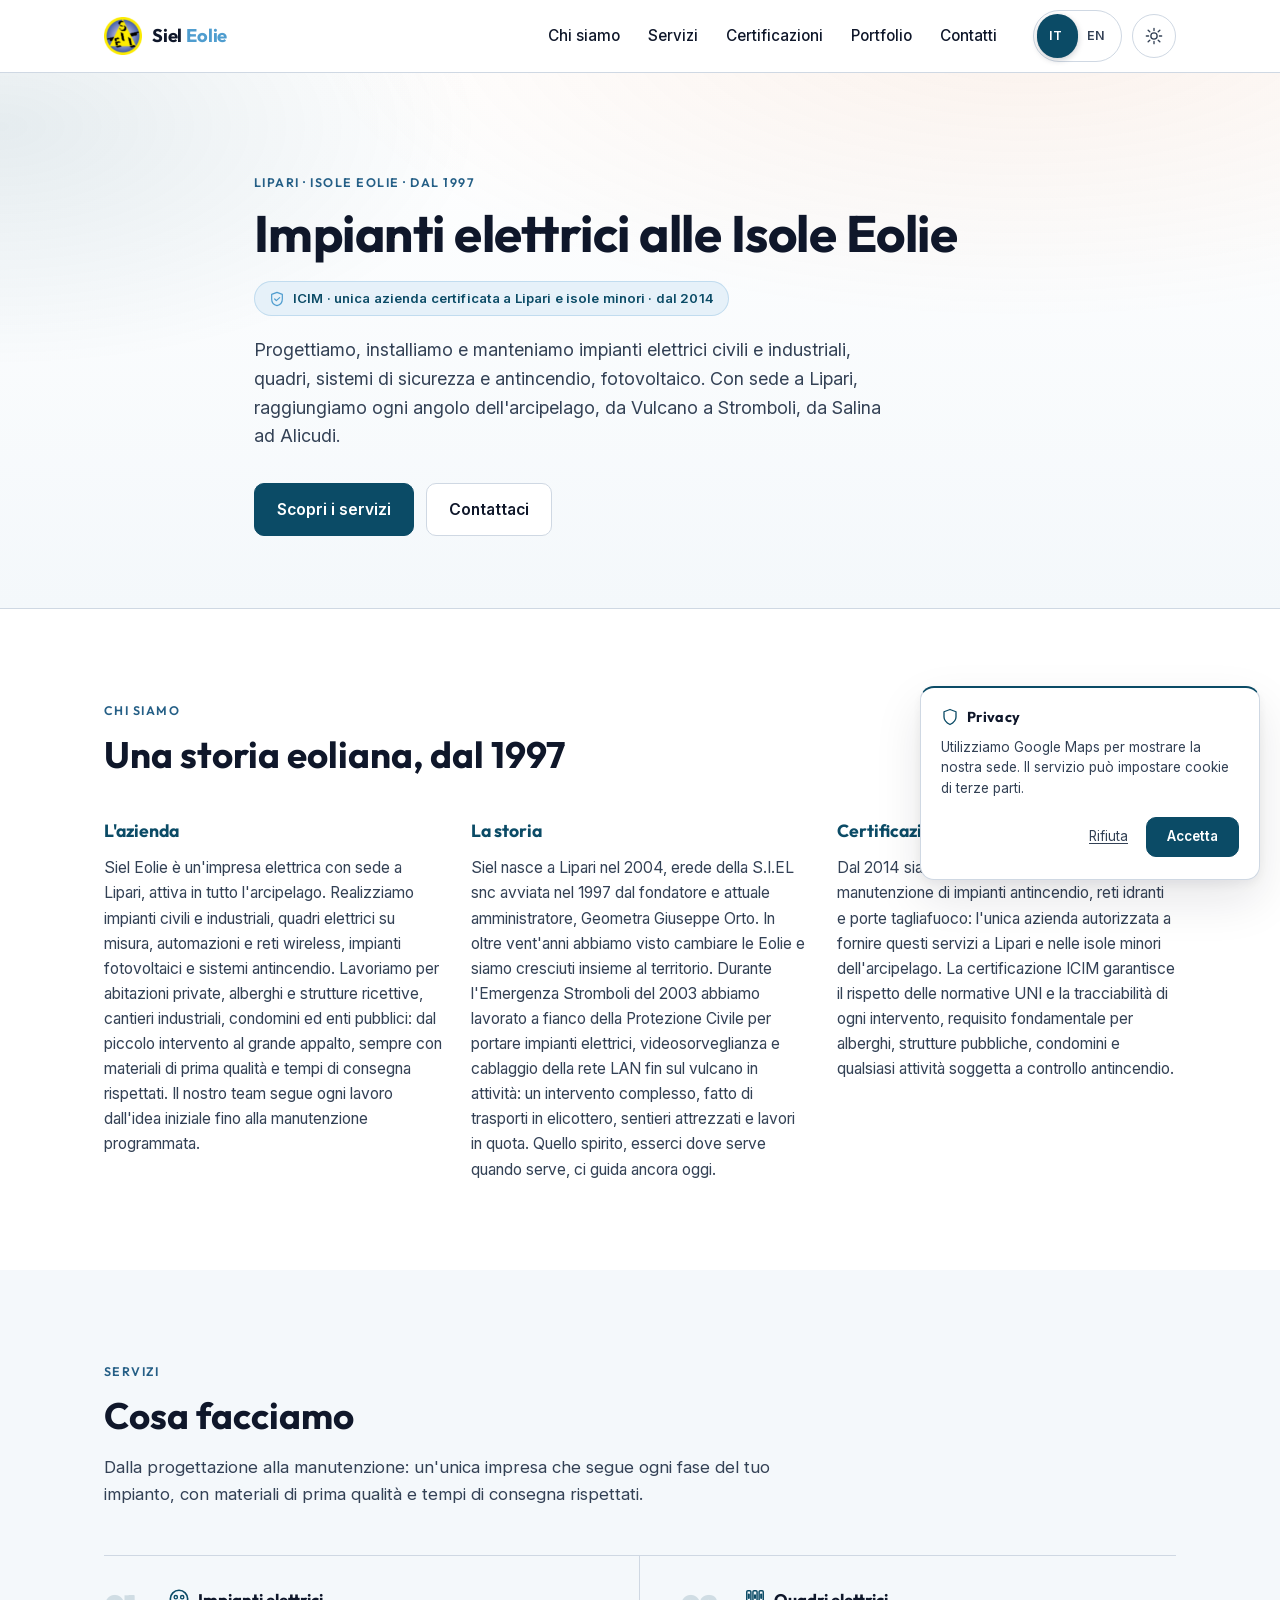
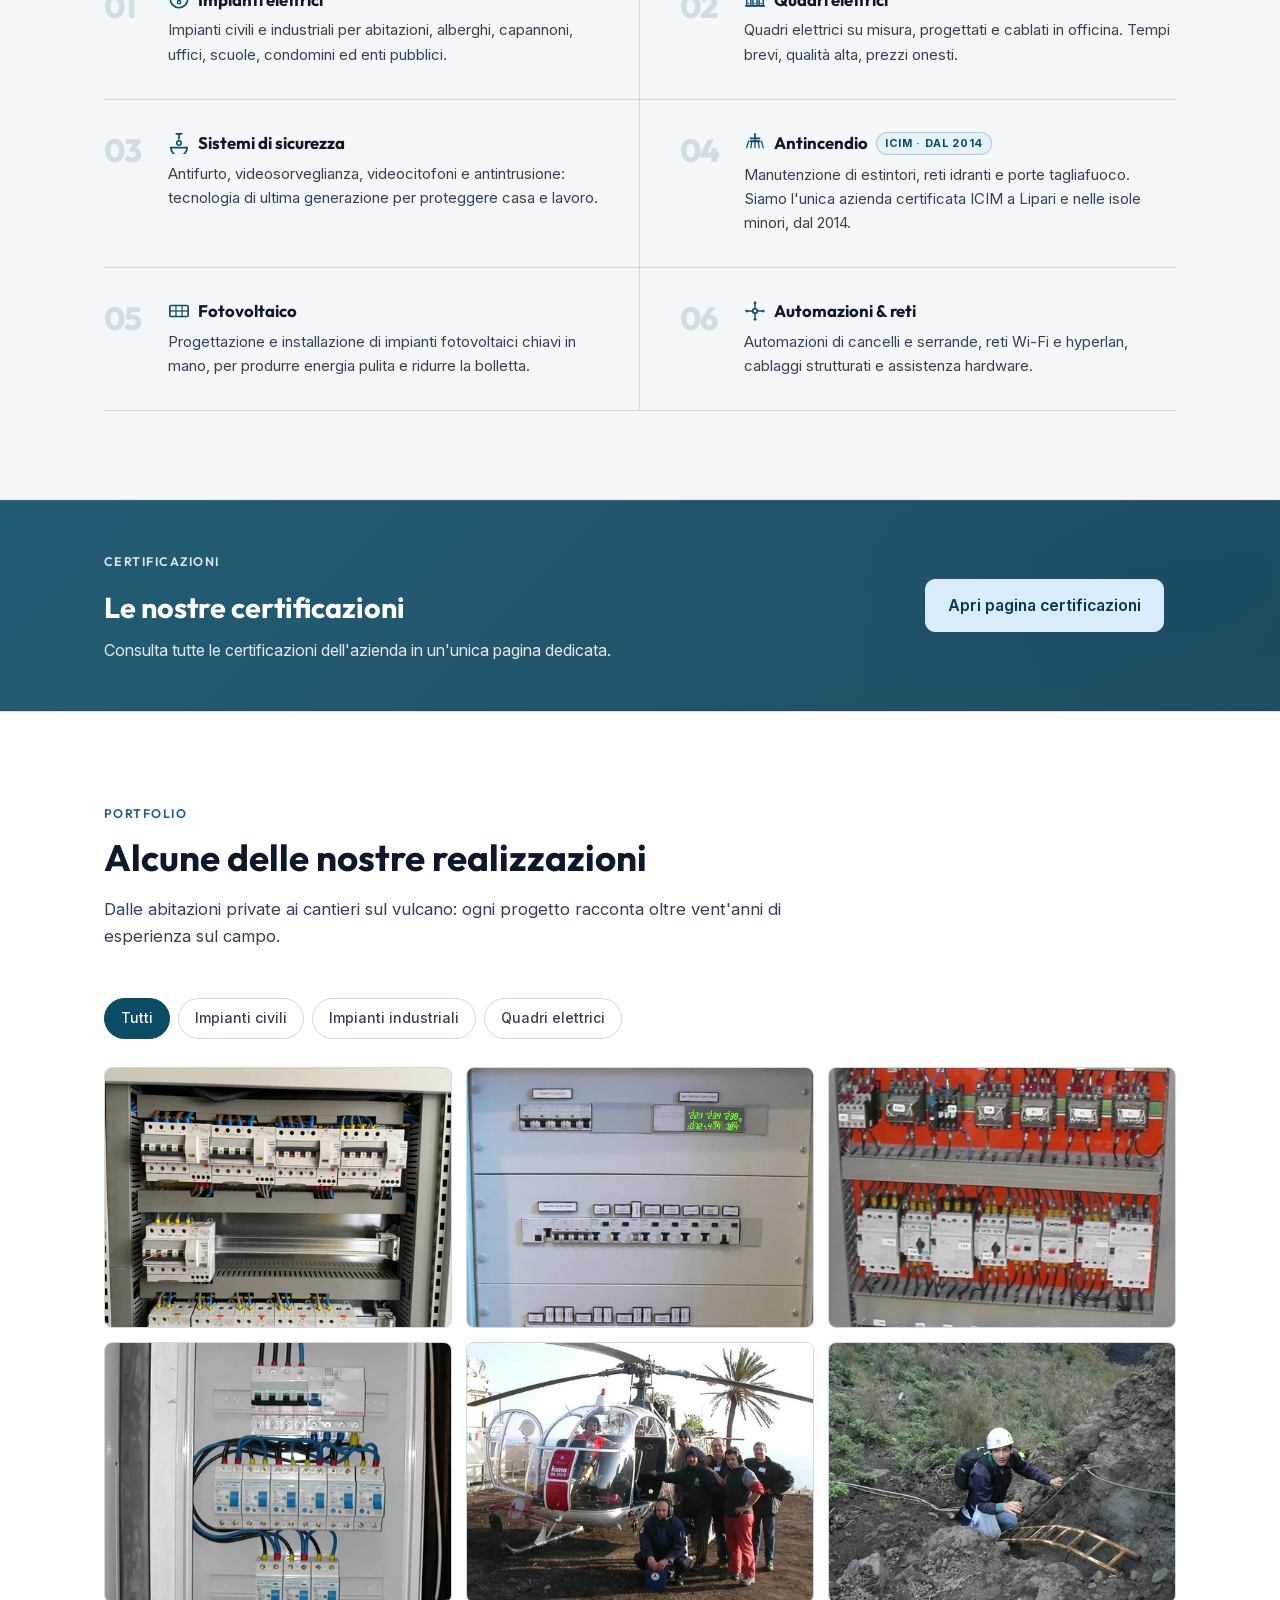
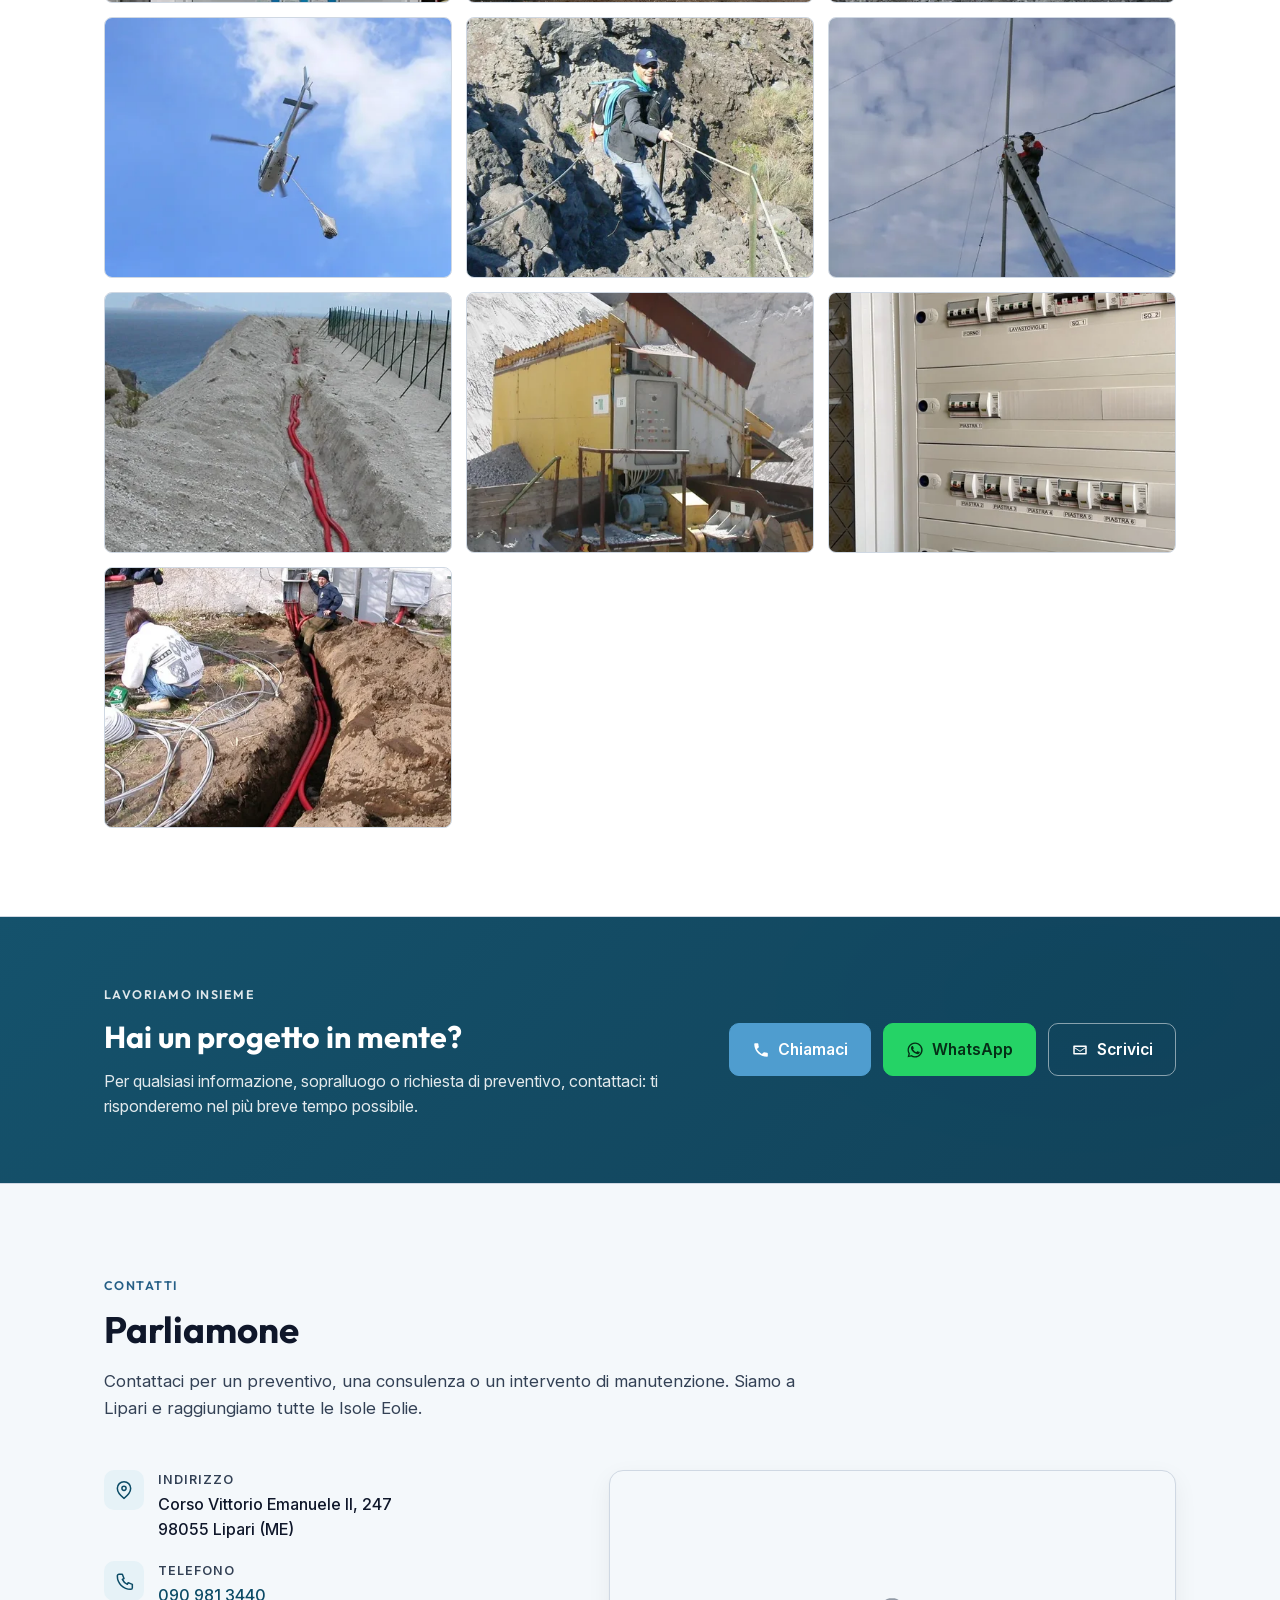
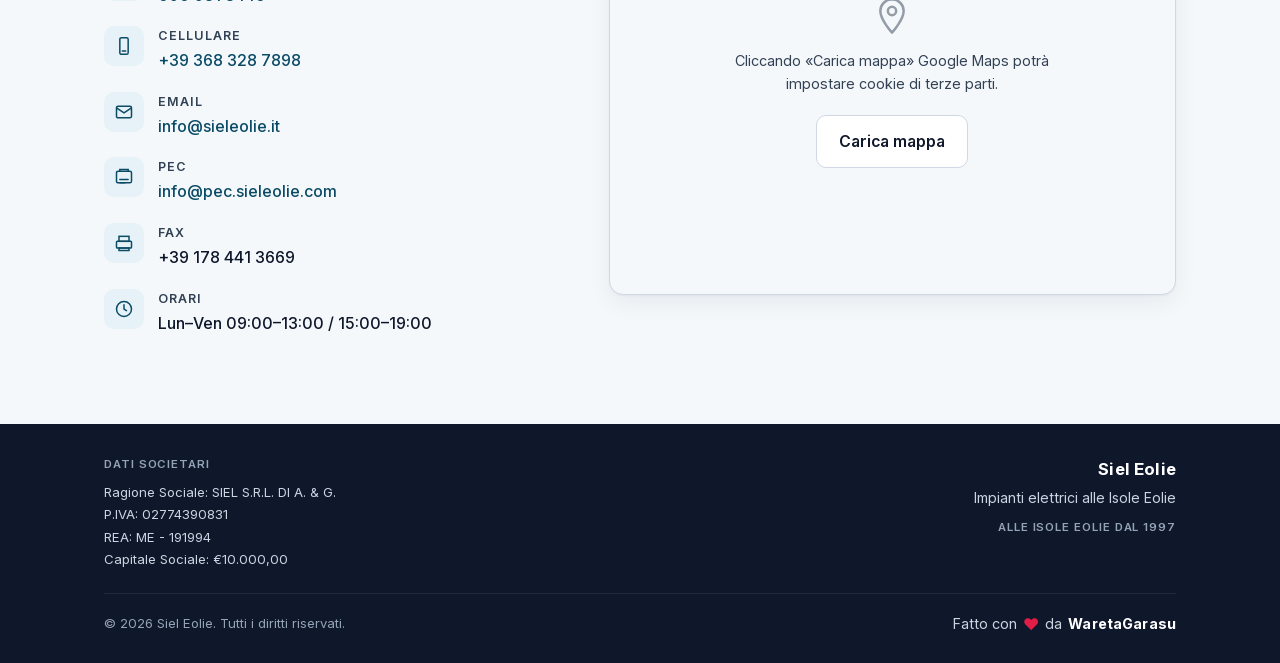
==== commit 809cb737: "chore: Cookie prompt polished" ====
--- a/index.html
+++ b/index.html
@@ -90,4 +90,4 @@
             "recognizedBy": { "@type": "Organization", "name": "ICIM S.p.A." },
             "description": "Manutenzione di impianti antincendio, reti idranti e porte tagliafuoco (dal 2014)"
         }
-    } </script> </head> <body> <a href="#mainContent" class="skip-link" data-i18n="a11y.skipToMain">Vai al contenuto principale</a> <noscript> <div class="noscript-banner"> <strong>JavaScript è disattivato.</strong> Alcune funzioni (cambio lingua, menu mobile, filtro portfolio) non sono disponibili. Contattaci direttamente: <a href="tel:+393683287898">+39 368 328 7898</a> · <a href="mailto:info@sieleolie.it">info@sieleolie.it</a> <br><strong>JavaScript is disabled.</strong> Some features (language toggle, mobile menu, portfolio filter) are unavailable. Contact us directly via phone or email. </div> </noscript> <header> <div class="container nav"> <a href="/" class="brand" aria-label="Siel Eolie, home"> <img alt="" src="/source/img/favicon.svg" class="brand-mark" aria-hidden="true" height="38" width="38"> <span class="brand-name">Siel <em>Eolie</em></span> </a> <button class="menu-toggle" aria-label="Apri menu" data-i18n-attr="aria-label:a11y.menuOpen" aria-controls="navLinks" aria-expanded="false"> <span class="menu-toggle-icon" aria-hidden="true"> <span></span> <span></span> <span></span> </span> </button> <nav aria-label="Navigazione principale" class="nav-links" id="navLinks"> <a href="#chi-siamo" data-i18n="nav.about">Chi siamo</a> <a href="#servizi" data-i18n="nav.services">Servizi</a> <a href="/certifications/" data-i18n="nav.certifications">Certificazioni</a> <a href="#portfolio" data-i18n="nav.portfolio">Portfolio</a> <a href="#contatti" data-i18n="nav.contact">Contatti</a> <div class="nav-controls"> <div class="lang-toggle" aria-label="Lingua / Language" role="group"> <button class="active" type="button" aria-pressed="true" data-lang="it">IT</button> <button type="button" aria-pressed="false" data-lang="en">EN</button> </div> <button class="theme-toggle" type="button" aria-pressed="false" aria-label="Cambia tema" data-i18n-attr="aria-label:a11y.themeToggle" id="themeToggle"> <span class="theme-toggle-icon" aria-hidden="true"> <svg height="18" viewBox="0 0 24 24" width="18" focusable="false" class="icon-sun"> <circle cx="12" cy="12" r="4.2" fill="none" stroke="currentColor" stroke-width="1.8"/> <path d="M12 1.8v3M12 19.2v3M1.8 12h3M19.2 12h3M4.2 4.2l2.2 2.2M17.6 17.6l2.2 2.2M4.2 19.8l2.2-2.2M17.6 6.4l2.2-2.2" fill="none" stroke="currentColor" stroke-width="1.8" stroke-linecap="round"/> </svg> <svg height="18" viewBox="0 0 24 24" width="18" focusable="false" class="icon-moon"> <path d="M20.3 14.1A8.6 8.6 0 1 1 9.9 3.7a7 7 0 1 0 10.4 10.4z" fill="none" stroke="currentColor" stroke-width="1.8" stroke-linejoin="round"/> </svg> </span> <span class="sr-only" data-i18n="theme.toggleLabel">Cambia tema</span> </button> </div> </nav> </div> </header> <main id="mainContent"> <section class="hero"> <div class="container hero-inner"> <p data-i18n="hero.eyebrow" class="eyebrow">Lipari · Isole Eolie · dal 1997</p> <h1 data-i18n="hero.title">Impianti elettrici alle Isole Eolie</h1> <p class="hero-badge"> <svg height="16" viewBox="0 0 24 24" width="16" focusable="false" aria-hidden="true"> <path d="M12 2 4 5v7c0 5 3.5 9 8 10 4.5-1 8-5 8-10V5l-8-3z" fill="none" stroke="currentColor" stroke-width="1.8" stroke-linejoin="round"/> <path d="m8.5 12 2.5 2.5L16 10" fill="none" stroke="currentColor" stroke-width="1.8" stroke-linecap="round" stroke-linejoin="round"/> </svg> <span data-i18n="hero.icimBadge">ICIM · unica azienda certificata a Lipari e isole minori · dal 2014</span> </p> <p data-i18n="hero.lead" class="hero-lead"> Progettiamo, installiamo e manteniamo impianti elettrici civili e industriali, quadri, sistemi di sicurezza e antincendio, fotovoltaico. Con sede a Lipari, raggiungiamo ogni angolo dell'arcipelago, da Vulcano a Stromboli, da Salina ad Alicudi. </p> <div class="hero-ctas"> <a href="#servizi" class="btn btn-primary" data-i18n="hero.ctaServices">Scopri i servizi</a> <a href="#contatti" class="btn btn-secondary" data-i18n="hero.ctaContact">Contattaci</a> </div> </div> </section> <section class="section" id="chi-siamo"> <div class="container"> <p data-i18n="about.eyebrow" class="eyebrow">Chi siamo</p> <h2 data-i18n="about.title">Una storia eoliana, dal 1997</h2> <div class="about-grid"> <div class="about-block"> <h3 data-i18n="about.companyTitle">L'azienda</h3> <p data-i18n="about.companyBody"> Siel Eolie è un'impresa elettrica con sede a Lipari, attiva in tutto l'arcipelago. Realizziamo impianti civili e industriali, quadri elettrici su misura, automazioni e reti wireless, impianti fotovoltaici e sistemi antincendio. Lavoriamo per abitazioni private, alberghi e strutture ricettive, cantieri industriali, condomini ed enti pubblici: dal piccolo intervento al grande appalto, sempre con materiali di prima qualità e tempi di consegna rispettati. Il nostro team segue ogni lavoro dall'idea iniziale fino alla manutenzione programmata. </p> </div> <div class="about-block"> <h3 data-i18n="about.historyTitle">La storia</h3> <p data-i18n="about.historyBody"> Siel nasce a Lipari nel 2004, erede della S.I.EL snc avviata nel 1997 dal fondatore e attuale amministratore, Geometra Giuseppe Orto. In oltre vent'anni abbiamo visto cambiare le Eolie e siamo cresciuti insieme al territorio. Durante l'Emergenza Stromboli del 2003 abbiamo lavorato a fianco della Protezione Civile per portare impianti elettrici, videosorveglianza e cablaggio della rete LAN fin sul vulcano in attività: un intervento complesso, fatto di trasporti in elicottero, sentieri attrezzati e lavori in quota. Quello spirito, esserci dove serve quando serve, ci guida ancora oggi. </p> </div> <div class="about-block"> <h3 data-i18n="about.certTitle">Certificazioni</h3> <p data-i18n="about.certBody"> Dal 2014 siamo certificati ICIM per la manutenzione di impianti antincendio, reti idranti e porte tagliafuoco: l'unica azienda autorizzata a fornire questi servizi a Lipari e nelle isole minori dell'arcipelago. La certificazione ICIM garantisce il rispetto delle normative UNI e la tracciabilità di ogni intervento, requisito fondamentale per alberghi, strutture pubbliche, condomini e qualsiasi attività soggetta a controllo antincendio. </p> </div> </div> </div> </section> <section class="section section-soft" id="servizi"> <div class="container"> <p data-i18n="services.eyebrow" class="eyebrow">Servizi</p> <h2 data-i18n="services.title">Cosa facciamo</h2> <p data-i18n="services.lead" class="section-lead"> Dalla progettazione alla manutenzione: un'unica impresa che segue ogni fase del tuo impianto, con materiali di prima qualità e tempi di consegna rispettati. </p> <div class="services-list"> <div class="service-item"> <span class="service-num" aria-hidden="true">01</span> <div class="service-body"> <div class="service-hd"> <svg height="22" viewBox="0 0 24 24" width="22" focusable="false" aria-hidden="true" class="service-icon-sm"><circle cx="12" cy="12" r="9.5" fill="none" stroke="currentColor" stroke-width="1.8"/><circle cx="8.5" cy="10" r="1.8" fill="none" stroke="currentColor" stroke-width="1.5"/><circle cx="15.5" cy="10" r="1.8" fill="none" stroke="currentColor" stroke-width="1.5"/><circle cx="12" cy="15.5" r="1.8" fill="none" stroke="currentColor" stroke-width="1.5"/></svg> <h3 data-i18n="services.electric.title">Impianti elettrici</h3> </div> <p data-i18n="services.electric.body">Impianti civili e industriali per abitazioni, alberghi, capannoni, uffici, scuole, condomini ed enti pubblici.</p> </div> </div> <div class="service-item"> <span class="service-num" aria-hidden="true">02</span> <div class="service-body"> <div class="service-hd"> <svg height="22" viewBox="0 0 24 24" width="22" focusable="false" aria-hidden="true" class="service-icon-sm"><path d="M2 19.5h20" fill="none" stroke="currentColor" stroke-width="1.8" stroke-linecap="round"/><rect fill="none" height="16.5" stroke="currentColor" stroke-width="1.6" width="4.5" x="3" y="3" rx="1.2"/><rect fill="none" height="16.5" stroke="currentColor" stroke-width="1.6" width="4.5" x="9.75" y="3" rx="1.2"/><rect fill="none" height="16.5" stroke="currentColor" stroke-width="1.6" width="4.5" x="16.5" y="3" rx="1.2"/><path d="M5.25 7v4" fill="none" stroke="currentColor" stroke-width="2.2" stroke-linecap="round"/><path d="M12 8v3" fill="none" stroke="currentColor" stroke-width="2.2" stroke-linecap="round"/><path d="M18.75 7v4" fill="none" stroke="currentColor" stroke-width="2.2" stroke-linecap="round"/><circle cx="5.25" cy="17" r="0.9" fill="currentColor"/><circle cx="12" cy="17" r="0.9" fill="currentColor"/><circle cx="18.75" cy="17" r="0.9" fill="currentColor"/></svg> <h3 data-i18n="services.panels.title">Quadri elettrici</h3> </div> <p data-i18n="services.panels.body">Quadri elettrici su misura, progettati e cablati in officina. Tempi brevi, qualità alta, prezzi onesti.</p> </div> </div> <div class="service-item"> <span class="service-num" aria-hidden="true">03</span> <div class="service-body"> <div class="service-hd"> <svg height="22" viewBox="0 0 24 24" width="22" focusable="false" aria-hidden="true" class="service-icon-sm"><path d="M9 2h6" fill="none" stroke="currentColor" stroke-width="1.8" stroke-linecap="round"/><path d="M12 2v5.5" fill="none" stroke="currentColor" stroke-width="1.8" stroke-linecap="round"/><path d="M3 17a9 9 0 0 0 18 0" fill="none" stroke="currentColor" stroke-width="1.8" stroke-linecap="round"/><path d="M3 17h18" fill="none" stroke="currentColor" stroke-width="1.8" stroke-linecap="round"/><circle cx="12" cy="12" r="2.5" fill="none" stroke="currentColor" stroke-width="1.6"/></svg> <h3 data-i18n="services.security.title">Sistemi di sicurezza</h3> </div> <p data-i18n="services.security.body">Antifurto, videosorveglianza, videocitofoni e antintrusione: tecnologia di ultima generazione per proteggere casa e lavoro.</p> </div> </div> <div class="service-item"> <span class="service-num" aria-hidden="true">04</span> <div class="service-body"> <div class="service-hd"> <svg height="22" viewBox="0 0 24 24" width="22" focusable="false" aria-hidden="true" class="service-icon-sm"><path d="M12 2v5" fill="none" stroke="currentColor" stroke-width="1.8" stroke-linecap="round"/><path d="M7 7h10" fill="none" stroke="currentColor" stroke-width="1.8" stroke-linecap="round"/><path d="M12 7v3" fill="none" stroke="currentColor" stroke-width="1.5" stroke-linecap="round"/><path d="M7 10h10" fill="none" stroke="currentColor" stroke-width="2.2" stroke-linecap="round"/><path d="M5 10L3 17M8.5 10L7.5 17M12 10v7M15.5 10L16.5 17M19 10L21 17" fill="none" stroke="currentColor" stroke-width="1.4" stroke-linecap="round"/></svg> <h3 data-i18n="services.fire.title">Antincendio</h3> <span class="service-icim-badge" data-i18n="services.fire.icimBadge">ICIM · dal 2014</span> </div> <p data-i18n="services.fire.body">Manutenzione di estintori, reti idranti e porte tagliafuoco. Siamo l'unica azienda certificata ICIM a Lipari e nelle isole minori, dal 2014.</p> </div> </div> <div class="service-item"> <span class="service-num" aria-hidden="true">05</span> <div class="service-body"> <div class="service-hd"> <svg height="22" viewBox="0 0 24 24" width="22" focusable="false" aria-hidden="true" class="service-icon-sm"><rect fill="none" height="12" stroke="currentColor" stroke-width="1.8" width="20" x="2" y="6" rx="1.5"/><path d="M8.7 6v12M15.3 6v12" fill="none" stroke="currentColor" stroke-width="1.3"/><path d="M2 12h20" fill="none" stroke="currentColor" stroke-width="1.3"/></svg> <h3 data-i18n="services.solar.title">Fotovoltaico</h3> </div> <p data-i18n="services.solar.body">Progettazione e installazione di impianti fotovoltaici chiavi in mano, per produrre energia pulita e ridurre la bolletta.</p> </div> </div> <div class="service-item"> <span class="service-num" aria-hidden="true">06</span> <div class="service-body"> <div class="service-hd"> <svg height="22" viewBox="0 0 24 24" width="22" focusable="false" aria-hidden="true" class="service-icon-sm"><circle cx="12" cy="12" r="2.5" fill="none" stroke="currentColor" stroke-width="1.8"/><path d="M12 9.5V4.5M14.5 12H19.5M12 14.5V19.5M9.5 12H4.5" fill="none" stroke="currentColor" stroke-width="1.5" stroke-linecap="round"/><circle cx="12" cy="3" r="1.5" fill="currentColor"/><circle cx="21" cy="12" r="1.5" fill="currentColor"/><circle cx="12" cy="21" r="1.5" fill="currentColor"/><circle cx="3" cy="12" r="1.5" fill="currentColor"/></svg> <h3 data-i18n="services.automation.title">Automazioni & reti</h3> </div> <p data-i18n="services.automation.body">Automazioni di cancelli e serrande, reti Wi-Fi e hyperlan, cablaggi strutturati e assistenza hardware.</p> </div> </div> </div> </div> </section> <section class="cert-promo-strip" aria-labelledby="certPromoTitle"> <div class="container"> <div class="cert-promo-inner"> <div class="cert-promo-text"> <p data-i18n="cert.homeEyebrow" class="eyebrow cert-promo-eyebrow">Certificazioni</p> <h2 data-i18n="cert.homeTitle" id="certPromoTitle">Le nostre certificazioni</h2> <p data-i18n="cert.homeBody" class="cert-promo-body">Consulta tutte le certificazioni dell'azienda in un'unica pagina dedicata.</p> </div> <div class="cert-promo-actions"> <a href="/certifications/" class="btn btn-primary" data-i18n="cert.homeCta">Apri pagina certificazioni</a> </div> </div> </div> </section> <section class="section" id="portfolio"> <div class="container"> <p data-i18n="portfolio.eyebrow" class="eyebrow">Portfolio</p> <h2 data-i18n="portfolio.title">Alcune delle nostre realizzazioni</h2> <p data-i18n="portfolio.lead" class="section-lead"> Dalle abitazioni private ai cantieri sul vulcano: ogni progetto racconta oltre vent'anni di esperienza sul campo. </p> <div class="portfolio-filters" aria-label="Filtri portfolio" role="group"> <button class="filter active" type="button" data-i18n="portfolio.tabs.all" aria-pressed="true" data-filter="all">Tutti</button> <button class="filter" type="button" data-i18n="portfolio.tabs.civile" aria-pressed="false" data-filter="civile">Impianti civili</button> <button class="filter" type="button" data-i18n="portfolio.tabs.industriale" aria-pressed="false" data-filter="industriale">Impianti industriali</button> <button class="filter" type="button" data-i18n="portfolio.tabs.quadro" aria-pressed="false" data-filter="quadro">Quadri elettrici</button> </div> <div class="portfolio-grid"> <figure class="portfolio-item" data-cat="quadro"> <img alt="Quadro elettrico BTicino moderno con multimetro e interruttori differenziali" src="/source/img/portfolio/quadro_01.webp" decoding="async" loading="lazy" sizes="(max-width: 560px) 100vw, (max-width: 960px) 50vw, 33vw" srcset="/source/img/portfolio/quadro_01-480.webp 480w, /source/img/portfolio/quadro_01-800.webp 800w, /source/img/portfolio/quadro_01.webp 1152w"> </figure> <figure class="portfolio-item" data-cat="quadro"> <img alt="Quadro di piano con multimetro contatore e interruttori etichettati" src="/source/img/portfolio/quadro_02.webp" decoding="async" loading="lazy" sizes="(max-width: 560px) 100vw, (max-width: 960px) 50vw, 33vw" srcset="/source/img/portfolio/quadro_02-480.webp 480w, /source/img/portfolio/quadro_02.webp 720w"> </figure> <figure class="portfolio-item" data-cat="quadro"> <img alt="Quadro industriale con teleruttori e relè su piastra rossa" src="/source/img/portfolio/quadro_03.webp" decoding="async" loading="lazy" sizes="(max-width: 560px) 100vw, (max-width: 960px) 50vw, 33vw" srcset="/source/img/portfolio/quadro_03-480.webp 480w, /source/img/portfolio/quadro_03.webp 720w"> </figure> <figure class="portfolio-item" data-cat="quadro"> <img alt="Quadro elettrico civile con interruttori differenziali" src="/source/img/portfolio/quadro_04.webp" decoding="async" loading="lazy" sizes="(max-width: 560px) 100vw, (max-width: 960px) 50vw, 33vw" srcset="/source/img/portfolio/quadro_04-480.webp 480w, /source/img/portfolio/quadro_04.webp 720w"> </figure> <figure class="portfolio-item" data-cat="industriale"> <img alt="Squadra di lavoro con elicottero Lama SA 315B in quota" src="/source/img/portfolio/industriale_01.webp" decoding="async" loading="lazy" sizes="(max-width: 560px) 100vw, (max-width: 960px) 50vw, 33vw" srcset="/source/img/portfolio/industriale_01-480.webp 480w, /source/img/portfolio/industriale_01.webp 720w"> </figure> <figure class="portfolio-item" data-cat="industriale"> <img alt="Tecnico in arrampicata con scala su terreno vulcanico" src="/source/img/portfolio/industriale_02.webp" decoding="async" loading="lazy" sizes="(max-width: 560px) 100vw, (max-width: 960px) 50vw, 33vw" srcset="/source/img/portfolio/industriale_02-480.webp 480w, /source/img/portfolio/industriale_02.webp 720w"> </figure> <figure class="portfolio-item" data-cat="industriale"> <img alt="Elicottero in volo con carico sospeso per trasporto materiali" src="/source/img/portfolio/industriale_03.webp" decoding="async" loading="lazy" sizes="(max-width: 560px) 100vw, (max-width: 960px) 50vw, 33vw" srcset="/source/img/portfolio/industriale_03-480.webp 480w, /source/img/portfolio/industriale_03.webp 720w"> </figure> <figure class="portfolio-item" data-cat="industriale"> <img alt="Tecnico su sentiero attrezzato con corde fisse su roccia vulcanica" src="/source/img/portfolio/industriale_04.webp" decoding="async" loading="lazy" sizes="(max-width: 560px) 100vw, (max-width: 960px) 50vw, 33vw" srcset="/source/img/portfolio/industriale_04-480.webp 480w, /source/img/portfolio/industriale_04.webp 720w"> </figure> <figure class="portfolio-item" data-cat="industriale"> <img alt="Intervento su antenna e palo radio con tiranti" src="/source/img/portfolio/industriale_05.webp" decoding="async" loading="lazy" sizes="(max-width: 560px) 100vw, (max-width: 960px) 50vw, 33vw" srcset="/source/img/portfolio/industriale_05-480.webp 480w, /source/img/portfolio/industriale_05.webp 720w"> </figure> <figure class="portfolio-item" data-cat="industriale"> <img alt="Posa cavi elettrici in trincea su costone con vista mare" src="/source/img/portfolio/industriale_06.webp" decoding="async" loading="lazy" sizes="(max-width: 560px) 100vw, (max-width: 960px) 50vw, 33vw" srcset="/source/img/portfolio/industriale_06-480.webp 480w, /source/img/portfolio/industriale_06.webp 720w"> </figure> <figure class="portfolio-item" data-cat="industriale"> <img alt="Impianto elettrico a servizio di cava e impianto di frantumazione" src="/source/img/portfolio/industriale_07.webp" decoding="async" loading="lazy" sizes="(max-width: 560px) 100vw, (max-width: 960px) 50vw, 33vw" srcset="/source/img/portfolio/industriale_07-480.webp 480w, /source/img/portfolio/industriale_07.webp 720w"> </figure> <figure class="portfolio-item" data-cat="civile"> <img alt="Quadro elettrico residenziale BTicino con circuiti etichettati (forno, lavastoviglie, piastra, luci)" src="/source/img/portfolio/civile_01.webp" decoding="async" loading="lazy" sizes="(max-width: 560px) 100vw, (max-width: 960px) 50vw, 33vw" srcset="/source/img/portfolio/civile_01-480.webp 480w, /source/img/portfolio/civile_01-800.webp 800w, /source/img/portfolio/civile_01.webp 1152w"> </figure> <figure class="portfolio-item" data-cat="civile"> <img alt="Scavo e posa cavi elettrici di alimentazione edificio residenziale" src="/source/img/portfolio/civile_02.webp" decoding="async" loading="lazy" sizes="(max-width: 560px) 100vw, (max-width: 960px) 50vw, 33vw" srcset="/source/img/portfolio/civile_02-480.webp 480w, /source/img/portfolio/civile_02.webp 720w"> </figure> </div> </div> </section> <section class="cta-strip" aria-labelledby="ctaTitle"> <div class="container cta-inner"> <div class="cta-text"> <p data-i18n="cta.eyebrow" class="eyebrow cta-eyebrow">Lavoriamo insieme</p> <h2 data-i18n="cta.title" id="ctaTitle">Hai un progetto in mente?</h2> <p data-i18n="cta.body" class="cta-body">Per qualsiasi informazione, sopralluogo o richiesta di preventivo, contattaci: ti risponderemo nel più breve tempo possibile.</p> </div> <div class="cta-actions"> <a href="tel:+390909813440" class="btn btn-primary"> <svg height="18" viewBox="0 0 24 24" width="18" focusable="false" aria-hidden="true"> <path d="M6.6 10.8c1.4 2.8 3.8 5.1 6.6 6.6l2.2-2.2c.3-.3.7-.4 1-.3 1.2.4 2.4.6 3.7.6.5 0 1 .4 1 1V20c0 .6-.5 1-1 1C10.6 21 3 13.4 3 4c0-.5.4-1 1-1h3.5c.6 0 1 .4 1 1 0 1.3.2 2.5.6 3.7.1.3 0 .7-.3 1l-2.2 2.1z" fill="currentColor"/> </svg> <span data-i18n="cta.phone">Chiamaci</span> </a> <a href="https://wa.me/393683287898" class="btn btn-whatsapp" aria-label="WhatsApp" rel="noopener" target="_blank"> <svg height="18" viewBox="0 0 24 24" width="18" focusable="false" aria-hidden="true"> <path d="M17.5 14.4c-.3-.1-1.7-.8-2-.9-.3-.1-.4-.1-.6.1-.2.3-.7.9-.9 1.1-.2.2-.3.2-.6.1-.3-.1-1.2-.4-2.3-1.4-.8-.8-1.4-1.7-1.6-2-.2-.3 0-.5.1-.6.1-.1.3-.3.4-.5.1-.2.2-.3.3-.5.1-.2 0-.4 0-.5-.1-.1-.6-1.5-.8-2-.2-.5-.4-.5-.6-.5h-.5c-.2 0-.5.1-.7.3-.3.3-1 1-1 2.4s1 2.8 1.1 3c.1.1 2 3.1 4.9 4.3.7.3 1.2.5 1.6.6.7.2 1.3.2 1.8.1.6-.1 1.7-.7 2-1.4.2-.7.2-1.2.2-1.4-.1-.2-.3-.2-.6-.3zM12 2a10 10 0 0 0-8.6 15l-1.3 4.7 4.8-1.2A10 10 0 1 0 12 2zm0 18.2a8.2 8.2 0 0 1-4.2-1.2l-.3-.2-3 .8.8-2.9-.2-.3A8.2 8.2 0 1 1 12 20.2z" fill="currentColor"/> </svg> <span data-i18n="cta.whatsapp">WhatsApp</span> </a> <a href="mailto:info@sieleolie.it" class="btn btn-secondary"> <svg height="18" viewBox="0 0 24 24" width="18" focusable="false" aria-hidden="true"> <path d="M4 6h16c.6 0 1 .4 1 1v10c0 .6-.4 1-1 1H4c-.6 0-1-.4-1-1V7c0-.6.4-1 1-1zm1 2v.4l7 4.6 7-4.6V8H5zm14 1.8l-6.5 4.3a1 1 0 0 1-1 0L5 9.8V16h14V9.8z" fill="currentColor"/> </svg> <span data-i18n="cta.email">Scrivici</span> </a> </div> </div> </section> <section class="section section-soft" id="contatti"> <div class="container"> <p data-i18n="contact.eyebrow" class="eyebrow">Contatti</p> <h2 data-i18n="contact.title">Parliamone</h2> <p data-i18n="contact.lead" class="section-lead"> Contattaci per un preventivo, una consulenza o un intervento di manutenzione. Siamo a Lipari e raggiungiamo tutte le Isole Eolie. </p> <div class="contact-grid"> <ul class="contact-info"> <li> <div class="ci-icon" aria-hidden="true"> <svg height="20" viewBox="0 0 24 24" width="20" focusable="false" aria-hidden="true"><path d="M12 2a8 8 0 0 0-8 8c0 6 8 12 8 12s8-6 8-12a8 8 0 0 0-8-8z" fill="none" stroke="currentColor" stroke-width="1.8"/><circle cx="12" cy="10" r="2.5" fill="none" stroke="currentColor" stroke-width="1.8"/></svg> </div> <div> <div class="ci-label" data-i18n="contact.addressLabel">Indirizzo</div> <div class="ci-value">Corso Vittorio Emanuele II, 247<br>98055 Lipari (ME)</div> </div> </li> <li> <div class="ci-icon" aria-hidden="true"> <svg height="20" viewBox="0 0 24 24" width="20" focusable="false" aria-hidden="true"><path d="M6 4h4l2 5-2 1a12 12 0 0 0 6 6l1-2 5 2v4a2 2 0 0 1-2 2A16 16 0 0 1 4 6a2 2 0 0 1 2-2z" fill="none" stroke="currentColor" stroke-width="1.8" stroke-linejoin="round"/></svg> </div> <div> <div class="ci-label" data-i18n="contact.phoneFixedLabel">Telefono</div> <div class="ci-value"><a href="tel:+390909813440">090 981 3440</a></div> </div> </li> <li> <div class="ci-icon" aria-hidden="true"> <svg height="20" viewBox="0 0 24 24" width="20" focusable="false" aria-hidden="true"><rect fill="none" height="20" stroke="currentColor" stroke-width="1.8" width="10" x="7" y="2" rx="2"/><path d="M10 18h4" stroke="currentColor" stroke-width="1.8" stroke-linecap="round"/></svg> </div> <div> <div class="ci-label" data-i18n="contact.phoneLabel">Cellulare</div> <div class="ci-value"><a href="tel:+393683287898">+39 368 328 7898</a></div> </div> </li> <li> <div class="ci-icon" aria-hidden="true"> <svg height="20" viewBox="0 0 24 24" width="20" focusable="false" aria-hidden="true"><rect fill="none" height="14" stroke="currentColor" stroke-width="1.8" width="18" x="3" y="5" rx="2"/><path d="m3 7 9 6 9-6" fill="none" stroke="currentColor" stroke-width="1.8"/></svg> </div> <div> <div class="ci-label">Email</div> <div class="ci-value"><a href="mailto:info@sieleolie.it">info@sieleolie.it</a></div> </div> </li> <li> <div class="ci-icon" aria-hidden="true"> <svg height="20" viewBox="0 0 24 24" width="20" focusable="false" aria-hidden="true"><rect fill="none" height="14" stroke="currentColor" stroke-width="1.8" width="18" x="3" y="5" rx="2"/><path d="M7 5V3h10v2M7 15h10M7 19h6" fill="none" stroke="currentColor" stroke-width="1.8" stroke-linecap="round"/></svg> </div> <div> <div class="ci-label">PEC</div> <div class="ci-value"><a href="mailto:info@pec.sieleolie.com">info@pec.sieleolie.com</a></div> </div> </li> <li> <div class="ci-icon" aria-hidden="true"> <svg height="20" viewBox="0 0 24 24" width="20" focusable="false" aria-hidden="true"><rect fill="none" height="6" stroke="currentColor" stroke-width="1.8" width="12" x="6" y="4"/><rect fill="none" height="8" stroke="currentColor" stroke-width="1.8" width="18" x="3" y="10" rx="1"/><rect fill="none" height="3" stroke="currentColor" stroke-width="1.8" width="12" x="6" y="18"/></svg> </div> <div> <div class="ci-label">Fax</div> <div class="ci-value">+39 178 441 3669</div> </div> </li> <li> <div class="ci-icon" aria-hidden="true"> <svg height="20" viewBox="0 0 24 24" width="20" focusable="false" aria-hidden="true"><circle cx="12" cy="12" r="9" fill="none" stroke="currentColor" stroke-width="1.8"/><path d="M12 7v5l3 2" fill="none" stroke="currentColor" stroke-width="1.8" stroke-linecap="round"/></svg> </div> <div> <div class="ci-label" data-i18n="contact.hoursLabel">Orari</div> <div class="ci-value" data-i18n="contact.hoursValue">Lun–Ven 09:00–13:00 / 15:00–19:00</div> </div> </li> </ul> <div class="map-consent map-wrapper" id="mapWrapper" data-map-src="https://www.google.com/maps?q=Corso+Vittorio+Emanuele+II+247,+98055+Lipari+ME&output=embed"> <div class="map-consent-inner"> <svg height="40" viewBox="0 0 24 24" width="40" aria-hidden="true" class="map-consent-icon" fill="none" stroke="currentColor" stroke-linecap="round" stroke-linejoin="round" stroke-width="1.5"><path d="M12 2C8.13 2 5 5.13 5 9c0 5.25 7 13 7 13s7-7.75 7-13c0-3.87-3.13-7-7-7z"/><circle cx="12" cy="9" r="2.5"/></svg> <p data-i18n="contact.mapConsentText" class="map-consent-text">Per visualizzare la mappa è necessario caricare Google Maps, che potrebbe impostare cookie di terze parti.</p> <button class="btn btn-secondary" type="button" data-i18n="contact.mapConsentBtn" id="mapConsentBtn">Carica mappa</button> </div> </div> </div> </div> </section> </main> <footer> <div class="container footer-content"> <div class="footer-top"> <div class="footer-legal"> <p data-i18n="footer.legalTitle" class="footer-legal-title">Dati societari</p> <p data-i18n="footer.legalCompany" class="footer-legal-item">Ragione Sociale: SIEL S.R.L. DI A. & G.</p> <p data-i18n="footer.legalVat" class="footer-legal-item">P.IVA: 02774390831</p> <p data-i18n="footer.legalRea" class="footer-legal-item">REA: ME - 191994</p> <p data-i18n="footer.legalCapital" class="footer-legal-item">Capitale Sociale: €10.000,00</p> </div> <div class="footer-brand"> <p class="footer-brand-name"><strong data-i18n="brand.name">Siel Eolie</strong></p> <p data-i18n="footer.tagline" class="footer-brand-tagline">Impianti elettrici alle Isole Eolie</p> <p data-i18n="footer.since" class="footer-brand-since">Alle Isole Eolie dal 1997</p> </div> </div> <div class="footer-bottom"> <div class="footer-copy"> © <span id="year"></span> <span data-i18n="brand.name">Siel Eolie</span>. <span data-i18n="footer.rights">Tutti i diritti riservati.</span> </div> <div class="footer-signature"> <span data-i18n="footer.built">Fatto con</span> <span class="heart" aria-hidden="true">❤️</span> <span data-i18n="footer.builtBy">da</span> <a href="https://waretagarasu.com" class="signature-link" aria-label="WaretaGarasu, portfolio" rel="noopener author" target="_blank"><strong class="signature">WaretaGarasu</strong></a> </div> </div> </div> </footer> <button class="to-top" type="button" aria-label="Torna su" data-i18n-attr="aria-label:a11y.toTop" id="toTop" hidden> <svg height="20" viewBox="0 0 24 24" width="20" focusable="false" aria-hidden="true"> <path d="M12 5l-7 7h4v7h6v-7h4z" fill="currentColor"/> </svg> </button> <dialog aria-label="Portfolio immagine ingrandita" class="lightbox" id="lightbox"> <div class="lightbox-inner"> <img alt="" src="" class="lightbox-img"> <p class="lightbox-caption"></p> </div> <button class="lightbox-close" type="button" aria-label="Chiudi">×</button> <div class="lightbox-nav"> <button class="lightbox-prev" type="button" aria-label="Immagine precedente">←</button> <button class="lightbox-next" type="button" aria-label="Immagine successiva">→</button> </div> </dialog> <div class="cookie-banner" id="cookieBanner" hidden> <div class="cookie-inner"> <p data-i18n="cookie.text" class="cookie-text">Utilizziamo Google Maps per mostrare la nostra sede. Il servizio può impostare cookie di terze parti.</p> <div class="cookie-actions"> <button class="btn btn-primary" type="button" data-i18n="cookie.accept" id="cookieAccept">Accetta</button> <button class="btn btn-secondary" type="button" data-i18n="cookie.decline" id="cookieDecline">Rifiuta</button> </div> </div> </div> <script src="/source/script.min.js"></script> </body> </html> +    } </script> </head> <body> <a href="#mainContent" class="skip-link" data-i18n="a11y.skipToMain">Vai al contenuto principale</a> <noscript> <div class="noscript-banner"> <strong>JavaScript è disattivato.</strong> Alcune funzioni (cambio lingua, menu mobile, filtro portfolio) non sono disponibili. Contattaci direttamente: <a href="tel:+393683287898">+39 368 328 7898</a> · <a href="mailto:info@sieleolie.it">info@sieleolie.it</a> <br><strong>JavaScript is disabled.</strong> Some features (language toggle, mobile menu, portfolio filter) are unavailable. Contact us directly via phone or email. </div> </noscript> <header> <div class="container nav"> <a href="/" class="brand" aria-label="Siel Eolie, home"> <img alt="" src="/source/img/favicon.svg" class="brand-mark" aria-hidden="true" height="38" width="38"> <span class="brand-name">Siel <em>Eolie</em></span> </a> <button class="menu-toggle" aria-label="Apri menu" data-i18n-attr="aria-label:a11y.menuOpen" aria-controls="navLinks" aria-expanded="false"> <span class="menu-toggle-icon" aria-hidden="true"> <span></span> <span></span> <span></span> </span> </button> <nav aria-label="Navigazione principale" class="nav-links" id="navLinks"> <a href="#chi-siamo" data-i18n="nav.about">Chi siamo</a> <a href="#servizi" data-i18n="nav.services">Servizi</a> <a href="/certifications/" data-i18n="nav.certifications">Certificazioni</a> <a href="#portfolio" data-i18n="nav.portfolio">Portfolio</a> <a href="#contatti" data-i18n="nav.contact">Contatti</a> <div class="nav-controls"> <div class="lang-toggle" role="group" aria-label="Lingua / Language"> <button class="active" type="button" aria-pressed="true" data-lang="it">IT</button> <button type="button" aria-pressed="false" data-lang="en">EN</button> </div> <button class="theme-toggle" type="button" aria-pressed="false" aria-label="Cambia tema" data-i18n-attr="aria-label:a11y.themeToggle" id="themeToggle"> <span class="theme-toggle-icon" aria-hidden="true"> <svg height="18" viewBox="0 0 24 24" width="18" focusable="false" class="icon-sun"> <circle cx="12" cy="12" r="4.2" fill="none" stroke="currentColor" stroke-width="1.8"/> <path d="M12 1.8v3M12 19.2v3M1.8 12h3M19.2 12h3M4.2 4.2l2.2 2.2M17.6 17.6l2.2 2.2M4.2 19.8l2.2-2.2M17.6 6.4l2.2-2.2" fill="none" stroke="currentColor" stroke-width="1.8" stroke-linecap="round"/> </svg> <svg height="18" viewBox="0 0 24 24" width="18" focusable="false" class="icon-moon"> <path d="M20.3 14.1A8.6 8.6 0 1 1 9.9 3.7a7 7 0 1 0 10.4 10.4z" fill="none" stroke="currentColor" stroke-width="1.8" stroke-linejoin="round"/> </svg> </span> <span class="sr-only" data-i18n="theme.toggleLabel">Cambia tema</span> </button> </div> </nav> </div> </header> <main id="mainContent"> <section class="hero"> <div class="container hero-inner"> <p data-i18n="hero.eyebrow" class="eyebrow">Lipari · Isole Eolie · dal 1997</p> <h1 data-i18n="hero.title">Impianti elettrici alle Isole Eolie</h1> <p class="hero-badge"> <svg height="16" viewBox="0 0 24 24" width="16" aria-hidden="true" focusable="false"> <path d="M12 2 4 5v7c0 5 3.5 9 8 10 4.5-1 8-5 8-10V5l-8-3z" fill="none" stroke="currentColor" stroke-width="1.8" stroke-linejoin="round"/> <path d="m8.5 12 2.5 2.5L16 10" fill="none" stroke="currentColor" stroke-width="1.8" stroke-linecap="round" stroke-linejoin="round"/> </svg> <span data-i18n="hero.icimBadge">ICIM · unica azienda certificata a Lipari e isole minori · dal 2014</span> </p> <p data-i18n="hero.lead" class="hero-lead"> Progettiamo, installiamo e manteniamo impianti elettrici civili e industriali, quadri, sistemi di sicurezza e antincendio, fotovoltaico. Con sede a Lipari, raggiungiamo ogni angolo dell'arcipelago, da Vulcano a Stromboli, da Salina ad Alicudi. </p> <div class="hero-ctas"> <a href="#servizi" class="btn btn-primary" data-i18n="hero.ctaServices">Scopri i servizi</a> <a href="#contatti" class="btn btn-secondary" data-i18n="hero.ctaContact">Contattaci</a> </div> </div> </section> <section class="section" id="chi-siamo"> <div class="container"> <p data-i18n="about.eyebrow" class="eyebrow">Chi siamo</p> <h2 data-i18n="about.title">Una storia eoliana, dal 1997</h2> <div class="about-grid"> <div class="about-block"> <h3 data-i18n="about.companyTitle">L'azienda</h3> <p data-i18n="about.companyBody"> Siel Eolie è un'impresa elettrica con sede a Lipari, attiva in tutto l'arcipelago. Realizziamo impianti civili e industriali, quadri elettrici su misura, automazioni e reti wireless, impianti fotovoltaici e sistemi antincendio. Lavoriamo per abitazioni private, alberghi e strutture ricettive, cantieri industriali, condomini ed enti pubblici: dal piccolo intervento al grande appalto, sempre con materiali di prima qualità e tempi di consegna rispettati. Il nostro team segue ogni lavoro dall'idea iniziale fino alla manutenzione programmata. </p> </div> <div class="about-block"> <h3 data-i18n="about.historyTitle">La storia</h3> <p data-i18n="about.historyBody"> Siel nasce a Lipari nel 2004, erede della S.I.EL snc avviata nel 1997 dal fondatore e attuale amministratore, Geometra Giuseppe Orto. In oltre vent'anni abbiamo visto cambiare le Eolie e siamo cresciuti insieme al territorio. Durante l'Emergenza Stromboli del 2003 abbiamo lavorato a fianco della Protezione Civile per portare impianti elettrici, videosorveglianza e cablaggio della rete LAN fin sul vulcano in attività: un intervento complesso, fatto di trasporti in elicottero, sentieri attrezzati e lavori in quota. Quello spirito, esserci dove serve quando serve, ci guida ancora oggi. </p> </div> <div class="about-block"> <h3 data-i18n="about.certTitle">Certificazioni</h3> <p data-i18n="about.certBody"> Dal 2014 siamo certificati ICIM per la manutenzione di impianti antincendio, reti idranti e porte tagliafuoco: l'unica azienda autorizzata a fornire questi servizi a Lipari e nelle isole minori dell'arcipelago. La certificazione ICIM garantisce il rispetto delle normative UNI e la tracciabilità di ogni intervento, requisito fondamentale per alberghi, strutture pubbliche, condomini e qualsiasi attività soggetta a controllo antincendio. </p> </div> </div> </div> </section> <section class="section section-soft" id="servizi"> <div class="container"> <p data-i18n="services.eyebrow" class="eyebrow">Servizi</p> <h2 data-i18n="services.title">Cosa facciamo</h2> <p data-i18n="services.lead" class="section-lead"> Dalla progettazione alla manutenzione: un'unica impresa che segue ogni fase del tuo impianto, con materiali di prima qualità e tempi di consegna rispettati. </p> <div class="services-list"> <div class="service-item"> <span class="service-num" aria-hidden="true">01</span> <div class="service-body"> <div class="service-hd"> <svg height="22" viewBox="0 0 24 24" width="22" aria-hidden="true" focusable="false" class="service-icon-sm"><circle cx="12" cy="12" r="9.5" fill="none" stroke="currentColor" stroke-width="1.8"/><circle cx="8.5" cy="10" r="1.8" fill="none" stroke="currentColor" stroke-width="1.5"/><circle cx="15.5" cy="10" r="1.8" fill="none" stroke="currentColor" stroke-width="1.5"/><circle cx="12" cy="15.5" r="1.8" fill="none" stroke="currentColor" stroke-width="1.5"/></svg> <h3 data-i18n="services.electric.title">Impianti elettrici</h3> </div> <p data-i18n="services.electric.body">Impianti civili e industriali per abitazioni, alberghi, capannoni, uffici, scuole, condomini ed enti pubblici.</p> </div> </div> <div class="service-item"> <span class="service-num" aria-hidden="true">02</span> <div class="service-body"> <div class="service-hd"> <svg height="22" viewBox="0 0 24 24" width="22" aria-hidden="true" focusable="false" class="service-icon-sm"><path d="M2 19.5h20" fill="none" stroke="currentColor" stroke-width="1.8" stroke-linecap="round"/><rect fill="none" height="16.5" stroke="currentColor" stroke-width="1.6" width="4.5" x="3" y="3" rx="1.2"/><rect fill="none" height="16.5" stroke="currentColor" stroke-width="1.6" width="4.5" x="9.75" y="3" rx="1.2"/><rect fill="none" height="16.5" stroke="currentColor" stroke-width="1.6" width="4.5" x="16.5" y="3" rx="1.2"/><path d="M5.25 7v4" fill="none" stroke="currentColor" stroke-width="2.2" stroke-linecap="round"/><path d="M12 8v3" fill="none" stroke="currentColor" stroke-width="2.2" stroke-linecap="round"/><path d="M18.75 7v4" fill="none" stroke="currentColor" stroke-width="2.2" stroke-linecap="round"/><circle cx="5.25" cy="17" r="0.9" fill="currentColor"/><circle cx="12" cy="17" r="0.9" fill="currentColor"/><circle cx="18.75" cy="17" r="0.9" fill="currentColor"/></svg> <h3 data-i18n="services.panels.title">Quadri elettrici</h3> </div> <p data-i18n="services.panels.body">Quadri elettrici su misura, progettati e cablati in officina. Tempi brevi, qualità alta, prezzi onesti.</p> </div> </div> <div class="service-item"> <span class="service-num" aria-hidden="true">03</span> <div class="service-body"> <div class="service-hd"> <svg height="22" viewBox="0 0 24 24" width="22" aria-hidden="true" focusable="false" class="service-icon-sm"><path d="M9 2h6" fill="none" stroke="currentColor" stroke-width="1.8" stroke-linecap="round"/><path d="M12 2v5.5" fill="none" stroke="currentColor" stroke-width="1.8" stroke-linecap="round"/><path d="M3 17a9 9 0 0 0 18 0" fill="none" stroke="currentColor" stroke-width="1.8" stroke-linecap="round"/><path d="M3 17h18" fill="none" stroke="currentColor" stroke-width="1.8" stroke-linecap="round"/><circle cx="12" cy="12" r="2.5" fill="none" stroke="currentColor" stroke-width="1.6"/></svg> <h3 data-i18n="services.security.title">Sistemi di sicurezza</h3> </div> <p data-i18n="services.security.body">Antifurto, videosorveglianza, videocitofoni e antintrusione: tecnologia di ultima generazione per proteggere casa e lavoro.</p> </div> </div> <div class="service-item"> <span class="service-num" aria-hidden="true">04</span> <div class="service-body"> <div class="service-hd"> <svg height="22" viewBox="0 0 24 24" width="22" aria-hidden="true" focusable="false" class="service-icon-sm"><path d="M12 2v5" fill="none" stroke="currentColor" stroke-width="1.8" stroke-linecap="round"/><path d="M7 7h10" fill="none" stroke="currentColor" stroke-width="1.8" stroke-linecap="round"/><path d="M12 7v3" fill="none" stroke="currentColor" stroke-width="1.5" stroke-linecap="round"/><path d="M7 10h10" fill="none" stroke="currentColor" stroke-width="2.2" stroke-linecap="round"/><path d="M5 10L3 17M8.5 10L7.5 17M12 10v7M15.5 10L16.5 17M19 10L21 17" fill="none" stroke="currentColor" stroke-width="1.4" stroke-linecap="round"/></svg> <h3 data-i18n="services.fire.title">Antincendio</h3> <span class="service-icim-badge" data-i18n="services.fire.icimBadge">ICIM · dal 2014</span> </div> <p data-i18n="services.fire.body">Manutenzione di estintori, reti idranti e porte tagliafuoco. Siamo l'unica azienda certificata ICIM a Lipari e nelle isole minori, dal 2014.</p> </div> </div> <div class="service-item"> <span class="service-num" aria-hidden="true">05</span> <div class="service-body"> <div class="service-hd"> <svg height="22" viewBox="0 0 24 24" width="22" aria-hidden="true" focusable="false" class="service-icon-sm"><rect fill="none" height="12" stroke="currentColor" stroke-width="1.8" width="20" x="2" y="6" rx="1.5"/><path d="M8.7 6v12M15.3 6v12" fill="none" stroke="currentColor" stroke-width="1.3"/><path d="M2 12h20" fill="none" stroke="currentColor" stroke-width="1.3"/></svg> <h3 data-i18n="services.solar.title">Fotovoltaico</h3> </div> <p data-i18n="services.solar.body">Progettazione e installazione di impianti fotovoltaici chiavi in mano, per produrre energia pulita e ridurre la bolletta.</p> </div> </div> <div class="service-item"> <span class="service-num" aria-hidden="true">06</span> <div class="service-body"> <div class="service-hd"> <svg height="22" viewBox="0 0 24 24" width="22" aria-hidden="true" focusable="false" class="service-icon-sm"><circle cx="12" cy="12" r="2.5" fill="none" stroke="currentColor" stroke-width="1.8"/><path d="M12 9.5V4.5M14.5 12H19.5M12 14.5V19.5M9.5 12H4.5" fill="none" stroke="currentColor" stroke-width="1.5" stroke-linecap="round"/><circle cx="12" cy="3" r="1.5" fill="currentColor"/><circle cx="21" cy="12" r="1.5" fill="currentColor"/><circle cx="12" cy="21" r="1.5" fill="currentColor"/><circle cx="3" cy="12" r="1.5" fill="currentColor"/></svg> <h3 data-i18n="services.automation.title">Automazioni & reti</h3> </div> <p data-i18n="services.automation.body">Automazioni di cancelli e serrande, reti Wi-Fi e hyperlan, cablaggi strutturati e assistenza hardware.</p> </div> </div> </div> </div> </section> <section class="cert-promo-strip" aria-labelledby="certPromoTitle"> <div class="container"> <div class="cert-promo-inner"> <div class="cert-promo-text"> <p data-i18n="cert.homeEyebrow" class="eyebrow cert-promo-eyebrow">Certificazioni</p> <h2 data-i18n="cert.homeTitle" id="certPromoTitle">Le nostre certificazioni</h2> <p data-i18n="cert.homeBody" class="cert-promo-body">Consulta tutte le certificazioni dell'azienda in un'unica pagina dedicata.</p> </div> <div class="cert-promo-actions"> <a href="/certifications/" class="btn btn-primary" data-i18n="cert.homeCta">Apri pagina certificazioni</a> </div> </div> </div> </section> <section class="section" id="portfolio"> <div class="container"> <p data-i18n="portfolio.eyebrow" class="eyebrow">Portfolio</p> <h2 data-i18n="portfolio.title">Alcune delle nostre realizzazioni</h2> <p data-i18n="portfolio.lead" class="section-lead"> Dalle abitazioni private ai cantieri sul vulcano: ogni progetto racconta oltre vent'anni di esperienza sul campo. </p> <div class="portfolio-filters" role="group" aria-label="Filtri portfolio"> <button class="filter active" type="button" data-i18n="portfolio.tabs.all" aria-pressed="true" data-filter="all">Tutti</button> <button class="filter" type="button" data-i18n="portfolio.tabs.civile" aria-pressed="false" data-filter="civile">Impianti civili</button> <button class="filter" type="button" data-i18n="portfolio.tabs.industriale" aria-pressed="false" data-filter="industriale">Impianti industriali</button> <button class="filter" type="button" data-i18n="portfolio.tabs.quadro" aria-pressed="false" data-filter="quadro">Quadri elettrici</button> </div> <div class="portfolio-grid"> <figure class="portfolio-item" data-cat="quadro"> <img alt="Quadro elettrico BTicino moderno con multimetro e interruttori differenziali" src="/source/img/portfolio/quadro_01.webp" decoding="async" loading="lazy" sizes="(max-width: 560px) 100vw, (max-width: 960px) 50vw, 33vw" srcset="/source/img/portfolio/quadro_01-480.webp 480w, /source/img/portfolio/quadro_01-800.webp 800w, /source/img/portfolio/quadro_01.webp 1152w"> </figure> <figure class="portfolio-item" data-cat="quadro"> <img alt="Quadro di piano con multimetro contatore e interruttori etichettati" src="/source/img/portfolio/quadro_02.webp" decoding="async" loading="lazy" sizes="(max-width: 560px) 100vw, (max-width: 960px) 50vw, 33vw" srcset="/source/img/portfolio/quadro_02-480.webp 480w, /source/img/portfolio/quadro_02.webp 720w"> </figure> <figure class="portfolio-item" data-cat="quadro"> <img alt="Quadro industriale con teleruttori e relè su piastra rossa" src="/source/img/portfolio/quadro_03.webp" decoding="async" loading="lazy" sizes="(max-width: 560px) 100vw, (max-width: 960px) 50vw, 33vw" srcset="/source/img/portfolio/quadro_03-480.webp 480w, /source/img/portfolio/quadro_03.webp 720w"> </figure> <figure class="portfolio-item" data-cat="quadro"> <img alt="Quadro elettrico civile con interruttori differenziali" src="/source/img/portfolio/quadro_04.webp" decoding="async" loading="lazy" sizes="(max-width: 560px) 100vw, (max-width: 960px) 50vw, 33vw" srcset="/source/img/portfolio/quadro_04-480.webp 480w, /source/img/portfolio/quadro_04.webp 720w"> </figure> <figure class="portfolio-item" data-cat="industriale"> <img alt="Squadra di lavoro con elicottero Lama SA 315B in quota" src="/source/img/portfolio/industriale_01.webp" decoding="async" loading="lazy" sizes="(max-width: 560px) 100vw, (max-width: 960px) 50vw, 33vw" srcset="/source/img/portfolio/industriale_01-480.webp 480w, /source/img/portfolio/industriale_01.webp 720w"> </figure> <figure class="portfolio-item" data-cat="industriale"> <img alt="Tecnico in arrampicata con scala su terreno vulcanico" src="/source/img/portfolio/industriale_02.webp" decoding="async" loading="lazy" sizes="(max-width: 560px) 100vw, (max-width: 960px) 50vw, 33vw" srcset="/source/img/portfolio/industriale_02-480.webp 480w, /source/img/portfolio/industriale_02.webp 720w"> </figure> <figure class="portfolio-item" data-cat="industriale"> <img alt="Elicottero in volo con carico sospeso per trasporto materiali" src="/source/img/portfolio/industriale_03.webp" decoding="async" loading="lazy" sizes="(max-width: 560px) 100vw, (max-width: 960px) 50vw, 33vw" srcset="/source/img/portfolio/industriale_03-480.webp 480w, /source/img/portfolio/industriale_03.webp 720w"> </figure> <figure class="portfolio-item" data-cat="industriale"> <img alt="Tecnico su sentiero attrezzato con corde fisse su roccia vulcanica" src="/source/img/portfolio/industriale_04.webp" decoding="async" loading="lazy" sizes="(max-width: 560px) 100vw, (max-width: 960px) 50vw, 33vw" srcset="/source/img/portfolio/industriale_04-480.webp 480w, /source/img/portfolio/industriale_04.webp 720w"> </figure> <figure class="portfolio-item" data-cat="industriale"> <img alt="Intervento su antenna e palo radio con tiranti" src="/source/img/portfolio/industriale_05.webp" decoding="async" loading="lazy" sizes="(max-width: 560px) 100vw, (max-width: 960px) 50vw, 33vw" srcset="/source/img/portfolio/industriale_05-480.webp 480w, /source/img/portfolio/industriale_05.webp 720w"> </figure> <figure class="portfolio-item" data-cat="industriale"> <img alt="Posa cavi elettrici in trincea su costone con vista mare" src="/source/img/portfolio/industriale_06.webp" decoding="async" loading="lazy" sizes="(max-width: 560px) 100vw, (max-width: 960px) 50vw, 33vw" srcset="/source/img/portfolio/industriale_06-480.webp 480w, /source/img/portfolio/industriale_06.webp 720w"> </figure> <figure class="portfolio-item" data-cat="industriale"> <img alt="Impianto elettrico a servizio di cava e impianto di frantumazione" src="/source/img/portfolio/industriale_07.webp" decoding="async" loading="lazy" sizes="(max-width: 560px) 100vw, (max-width: 960px) 50vw, 33vw" srcset="/source/img/portfolio/industriale_07-480.webp 480w, /source/img/portfolio/industriale_07.webp 720w"> </figure> <figure class="portfolio-item" data-cat="civile"> <img alt="Quadro elettrico residenziale BTicino con circuiti etichettati (forno, lavastoviglie, piastra, luci)" src="/source/img/portfolio/civile_01.webp" decoding="async" loading="lazy" sizes="(max-width: 560px) 100vw, (max-width: 960px) 50vw, 33vw" srcset="/source/img/portfolio/civile_01-480.webp 480w, /source/img/portfolio/civile_01-800.webp 800w, /source/img/portfolio/civile_01.webp 1152w"> </figure> <figure class="portfolio-item" data-cat="civile"> <img alt="Scavo e posa cavi elettrici di alimentazione edificio residenziale" src="/source/img/portfolio/civile_02.webp" decoding="async" loading="lazy" sizes="(max-width: 560px) 100vw, (max-width: 960px) 50vw, 33vw" srcset="/source/img/portfolio/civile_02-480.webp 480w, /source/img/portfolio/civile_02.webp 720w"> </figure> </div> </div> </section> <section class="cta-strip" aria-labelledby="ctaTitle"> <div class="container cta-inner"> <div class="cta-text"> <p data-i18n="cta.eyebrow" class="eyebrow cta-eyebrow">Lavoriamo insieme</p> <h2 data-i18n="cta.title" id="ctaTitle">Hai un progetto in mente?</h2> <p data-i18n="cta.body" class="cta-body">Per qualsiasi informazione, sopralluogo o richiesta di preventivo, contattaci: ti risponderemo nel più breve tempo possibile.</p> </div> <div class="cta-actions"> <a href="tel:+390909813440" class="btn btn-primary"> <svg height="18" viewBox="0 0 24 24" width="18" aria-hidden="true" focusable="false"> <path d="M6.6 10.8c1.4 2.8 3.8 5.1 6.6 6.6l2.2-2.2c.3-.3.7-.4 1-.3 1.2.4 2.4.6 3.7.6.5 0 1 .4 1 1V20c0 .6-.5 1-1 1C10.6 21 3 13.4 3 4c0-.5.4-1 1-1h3.5c.6 0 1 .4 1 1 0 1.3.2 2.5.6 3.7.1.3 0 .7-.3 1l-2.2 2.1z" fill="currentColor"/> </svg> <span data-i18n="cta.phone">Chiamaci</span> </a> <a href="https://wa.me/393683287898" class="btn btn-whatsapp" aria-label="WhatsApp" rel="noopener" target="_blank"> <svg height="18" viewBox="0 0 24 24" width="18" aria-hidden="true" focusable="false"> <path d="M17.5 14.4c-.3-.1-1.7-.8-2-.9-.3-.1-.4-.1-.6.1-.2.3-.7.9-.9 1.1-.2.2-.3.2-.6.1-.3-.1-1.2-.4-2.3-1.4-.8-.8-1.4-1.7-1.6-2-.2-.3 0-.5.1-.6.1-.1.3-.3.4-.5.1-.2.2-.3.3-.5.1-.2 0-.4 0-.5-.1-.1-.6-1.5-.8-2-.2-.5-.4-.5-.6-.5h-.5c-.2 0-.5.1-.7.3-.3.3-1 1-1 2.4s1 2.8 1.1 3c.1.1 2 3.1 4.9 4.3.7.3 1.2.5 1.6.6.7.2 1.3.2 1.8.1.6-.1 1.7-.7 2-1.4.2-.7.2-1.2.2-1.4-.1-.2-.3-.2-.6-.3zM12 2a10 10 0 0 0-8.6 15l-1.3 4.7 4.8-1.2A10 10 0 1 0 12 2zm0 18.2a8.2 8.2 0 0 1-4.2-1.2l-.3-.2-3 .8.8-2.9-.2-.3A8.2 8.2 0 1 1 12 20.2z" fill="currentColor"/> </svg> <span data-i18n="cta.whatsapp">WhatsApp</span> </a> <a href="mailto:info@sieleolie.it" class="btn btn-secondary"> <svg height="18" viewBox="0 0 24 24" width="18" aria-hidden="true" focusable="false"> <path d="M4 6h16c.6 0 1 .4 1 1v10c0 .6-.4 1-1 1H4c-.6 0-1-.4-1-1V7c0-.6.4-1 1-1zm1 2v.4l7 4.6 7-4.6V8H5zm14 1.8l-6.5 4.3a1 1 0 0 1-1 0L5 9.8V16h14V9.8z" fill="currentColor"/> </svg> <span data-i18n="cta.email">Scrivici</span> </a> </div> </div> </section> <section class="section section-soft" id="contatti"> <div class="container"> <p data-i18n="contact.eyebrow" class="eyebrow">Contatti</p> <h2 data-i18n="contact.title">Parliamone</h2> <p data-i18n="contact.lead" class="section-lead"> Contattaci per un preventivo, una consulenza o un intervento di manutenzione. Siamo a Lipari e raggiungiamo tutte le Isole Eolie. </p> <div class="contact-grid"> <ul class="contact-info"> <li> <div class="ci-icon" aria-hidden="true"> <svg height="20" viewBox="0 0 24 24" width="20" aria-hidden="true" focusable="false"><path d="M12 2a8 8 0 0 0-8 8c0 6 8 12 8 12s8-6 8-12a8 8 0 0 0-8-8z" fill="none" stroke="currentColor" stroke-width="1.8"/><circle cx="12" cy="10" r="2.5" fill="none" stroke="currentColor" stroke-width="1.8"/></svg> </div> <div> <div class="ci-label" data-i18n="contact.addressLabel">Indirizzo</div> <div class="ci-value">Corso Vittorio Emanuele II, 247<br>98055 Lipari (ME)</div> </div> </li> <li> <div class="ci-icon" aria-hidden="true"> <svg height="20" viewBox="0 0 24 24" width="20" aria-hidden="true" focusable="false"><path d="M6 4h4l2 5-2 1a12 12 0 0 0 6 6l1-2 5 2v4a2 2 0 0 1-2 2A16 16 0 0 1 4 6a2 2 0 0 1 2-2z" fill="none" stroke="currentColor" stroke-width="1.8" stroke-linejoin="round"/></svg> </div> <div> <div class="ci-label" data-i18n="contact.phoneFixedLabel">Telefono</div> <div class="ci-value"><a href="tel:+390909813440">090 981 3440</a></div> </div> </li> <li> <div class="ci-icon" aria-hidden="true"> <svg height="20" viewBox="0 0 24 24" width="20" aria-hidden="true" focusable="false"><rect fill="none" height="20" stroke="currentColor" stroke-width="1.8" width="10" x="7" y="2" rx="2"/><path d="M10 18h4" stroke="currentColor" stroke-width="1.8" stroke-linecap="round"/></svg> </div> <div> <div class="ci-label" data-i18n="contact.phoneLabel">Cellulare</div> <div class="ci-value"><a href="tel:+393683287898">+39 368 328 7898</a></div> </div> </li> <li> <div class="ci-icon" aria-hidden="true"> <svg height="20" viewBox="0 0 24 24" width="20" aria-hidden="true" focusable="false"><rect fill="none" height="14" stroke="currentColor" stroke-width="1.8" width="18" x="3" y="5" rx="2"/><path d="m3 7 9 6 9-6" fill="none" stroke="currentColor" stroke-width="1.8"/></svg> </div> <div> <div class="ci-label">Email</div> <div class="ci-value"><a href="mailto:info@sieleolie.it">info@sieleolie.it</a></div> </div> </li> <li> <div class="ci-icon" aria-hidden="true"> <svg height="20" viewBox="0 0 24 24" width="20" aria-hidden="true" focusable="false"><rect fill="none" height="14" stroke="currentColor" stroke-width="1.8" width="18" x="3" y="5" rx="2"/><path d="M7 5V3h10v2M7 15h10M7 19h6" fill="none" stroke="currentColor" stroke-width="1.8" stroke-linecap="round"/></svg> </div> <div> <div class="ci-label">PEC</div> <div class="ci-value"><a href="mailto:info@pec.sieleolie.com">info@pec.sieleolie.com</a></div> </div> </li> <li> <div class="ci-icon" aria-hidden="true"> <svg height="20" viewBox="0 0 24 24" width="20" aria-hidden="true" focusable="false"><rect fill="none" height="6" stroke="currentColor" stroke-width="1.8" width="12" x="6" y="4"/><rect fill="none" height="8" stroke="currentColor" stroke-width="1.8" width="18" x="3" y="10" rx="1"/><rect fill="none" height="3" stroke="currentColor" stroke-width="1.8" width="12" x="6" y="18"/></svg> </div> <div> <div class="ci-label">Fax</div> <div class="ci-value">+39 178 441 3669</div> </div> </li> <li> <div class="ci-icon" aria-hidden="true"> <svg height="20" viewBox="0 0 24 24" width="20" aria-hidden="true" focusable="false"><circle cx="12" cy="12" r="9" fill="none" stroke="currentColor" stroke-width="1.8"/><path d="M12 7v5l3 2" fill="none" stroke="currentColor" stroke-width="1.8" stroke-linecap="round"/></svg> </div> <div> <div class="ci-label" data-i18n="contact.hoursLabel">Orari</div> <div class="ci-value" data-i18n="contact.hoursValue">Lun–Ven 09:00–13:00 / 15:00–19:00</div> </div> </li> </ul> <div class="map-consent map-wrapper" id="mapWrapper" data-map-src="https://www.google.com/maps?q=Corso+Vittorio+Emanuele+II+247,+98055+Lipari+ME&output=embed"> <div class="map-consent-inner"> <svg height="40" viewBox="0 0 24 24" width="40" aria-hidden="true" class="map-consent-icon" fill="none" stroke="currentColor" stroke-linecap="round" stroke-linejoin="round" stroke-width="1.5"><path d="M12 2C8.13 2 5 5.13 5 9c0 5.25 7 13 7 13s7-7.75 7-13c0-3.87-3.13-7-7-7z"/><circle cx="12" cy="9" r="2.5"/></svg> <p data-i18n="contact.mapConsentText" class="map-consent-text">Per visualizzare la mappa è necessario caricare Google Maps, che potrebbe impostare cookie di terze parti.</p> <button class="btn btn-secondary" type="button" data-i18n="contact.mapConsentBtn" id="mapConsentBtn">Carica mappa</button> </div> </div> </div> </div> </section> </main> <footer> <div class="container footer-content"> <div class="footer-top"> <div class="footer-legal"> <p data-i18n="footer.legalTitle" class="footer-legal-title">Dati societari</p> <p data-i18n="footer.legalCompany" class="footer-legal-item">Ragione Sociale: SIEL S.R.L. DI A. & G.</p> <p data-i18n="footer.legalVat" class="footer-legal-item">P.IVA: 02774390831</p> <p data-i18n="footer.legalRea" class="footer-legal-item">REA: ME - 191994</p> <p data-i18n="footer.legalCapital" class="footer-legal-item">Capitale Sociale: €10.000,00</p> </div> <div class="footer-brand"> <p class="footer-brand-name"><strong data-i18n="brand.name">Siel Eolie</strong></p> <p data-i18n="footer.tagline" class="footer-brand-tagline">Impianti elettrici alle Isole Eolie</p> <p data-i18n="footer.since" class="footer-brand-since">Alle Isole Eolie dal 1997</p> </div> </div> <div class="footer-bottom"> <div class="footer-copy"> © <span id="year"></span> <span data-i18n="brand.name">Siel Eolie</span>. <span data-i18n="footer.rights">Tutti i diritti riservati.</span> </div> <div class="footer-signature"> <span data-i18n="footer.built">Fatto con</span> <span class="heart" aria-hidden="true">❤️</span> <span data-i18n="footer.builtBy">da</span> <a href="https://waretagarasu.com" class="signature-link" aria-label="WaretaGarasu, portfolio" rel="noopener author" target="_blank"><strong class="signature">WaretaGarasu</strong></a> </div> </div> </div> </footer> <button class="to-top" type="button" aria-label="Torna su" data-i18n-attr="aria-label:a11y.toTop" id="toTop" hidden> <svg height="20" viewBox="0 0 24 24" width="20" aria-hidden="true" focusable="false"> <path d="M12 5l-7 7h4v7h6v-7h4z" fill="currentColor"/> </svg> </button> <dialog aria-label="Portfolio immagine ingrandita" class="lightbox" id="lightbox"> <div class="lightbox-inner"> <img alt="" src="" class="lightbox-img"> <p class="lightbox-caption"></p> </div> <button class="lightbox-close" type="button" aria-label="Chiudi">×</button> <div class="lightbox-nav"> <button class="lightbox-prev" type="button" aria-label="Immagine precedente">←</button> <button class="lightbox-next" type="button" aria-label="Immagine successiva">→</button> </div> </dialog> <div class="cookie-banner" role="region" aria-labelledby="cookieBannerTitle" hidden id="cookieBanner"> <div class="cookie-header"> <svg height="18" viewBox="0 0 24 24" width="18" aria-hidden="true" class="cookie-icon" fill="none" stroke="currentColor" stroke-linecap="round" stroke-linejoin="round" stroke-width="1.75"><path d="M12 22s8-4 8-10V5l-8-3-8 3v7c0 6 8 10 8 10z"/></svg> <span class="cookie-title" data-i18n="cookie.title" id="cookieBannerTitle">Privacy</span> </div> <p data-i18n="cookie.text" class="cookie-text">Utilizziamo Google Maps per mostrare la nostra sede. Il servizio può impostare cookie di terze parti.</p> <div class="cookie-actions"> <button class="cookie-decline" type="button" data-i18n="cookie.decline" id="cookieDecline">Rifiuta</button> <button class="btn btn-primary" type="button" data-i18n="cookie.accept" id="cookieAccept">Accetta</button> </div> </div> <script src="/source/script.min.js"></script> </body> </html> 
--- a/source/style.min.css
+++ b/source/style.min.css
@@ -1 +1 @@
-@font-face{font-family:"Inter";font-style:normal;font-weight:100 900;font-display:swap;src:url("fonts/inter-variable.woff2") format("woff2")}@font-face{font-family:"Inter";font-style:italic;font-weight:100 900;font-display:swap;src:url("fonts/inter-variable-italic.woff2") format("woff2")}@font-face{font-family:"Outfit";font-style:normal;font-weight:100 900;font-display:swap;src:url("fonts/outfit-latin-ext.woff2") format("woff2");unicode-range:U+0100-02BA,U+02BD-02C5,U+02C7-02CC,U+02CE-02D7,U+02DD-02FF,U+0304,U+0308,U+0329,U+1D00-1DBF,U+1E00-1E9F,U+1EF2-1EFF,U+2020,U+20A0-20AB,U+20AD-20C0,U+2113,U+2C60-2C7F,U+A720-A7FF}@font-face{font-family:"Outfit";font-style:normal;font-weight:100 900;font-display:swap;src:url("fonts/outfit-latin.woff2") format("woff2");unicode-range:U+0000-00FF,U+0131,U+0152-0153,U+02BB-02BC,U+02C6,U+02DA,U+02DC,U+0304,U+0308,U+0329,U+2000-206F,U+20AC,U+2122,U+2191,U+2193,U+2212,U+2215,U+FEFF,U+FFFD}:root{--primary:#0b4b66;--primary-hover:#083a52;--primary-soft:#e6f2f7;--accent:#4f9dcf;--accent-hover:#3a82b4;--accent-soft:#e6f1f9;--bg:#fff;--bg-soft:#f4f8fb;--text:#0f172a;--text-muted:#334155;--border:#cfd8e3;--success:#16a34a;--shadow:0 1px 2px rgba(15,23,42,0.04),0 8px 24px rgba(15,23,42,0.06);--shadow-lg:0 4px 12px rgba(15,23,42,0.06),0 20px 48px rgba(15,23,42,0.10);--radius:14px;--radius-sm:8px;--max-width:1120px;--header-h:72px;--header-bg:#fff;--on-primary:#fff;--on-accent:#fff;--on-dark-subtle:rgba(255,255,255,0.86);--eyebrow-color:#255f86;--footer-bg:var(--text);--footer-text:#cbd5e1;--footer-text-muted:#94a3b8;--footer-text-bright:#fff;--footer-border:rgba(255,255,255,0.08);--font-sans:"Inter",-apple-system,BlinkMacSystemFont,"Segoe UI",Roboto,"Helvetica Neue",Arial,sans-serif;--font-display:"Outfit","Inter",-apple-system,BlinkMacSystemFont,"Segoe UI",sans-serif}[data-theme="dark"]{--primary:#69b3df;--primary-hover:#85c2e7;--primary-soft:#122938;--accent:#8dc8ed;--accent-hover:#a0d4f1;--accent-soft:#163347;--bg:#0f172a;--bg-soft:#111c31;--text:#e2e8f0;--text-muted:#b7c3d6;--border:#2a3950;--shadow:0 1px 2px rgba(0,0,0,0.25),0 8px 24px rgba(0,0,0,0.32);--shadow-lg:0 4px 12px rgba(0,0,0,0.35),0 20px 48px rgba(0,0,0,0.42);--header-bg:#0f172a;--on-primary:#0b1a2b;--on-accent:#0b1a2b;--on-dark-subtle:rgba(230,242,251,0.9);--eyebrow-color:#95d1f0;--footer-bg:#020617;--footer-text:#94a3b8;--footer-text-muted:#64748b;--footer-text-bright:#e2e8f0;--footer-border:rgba(255,255,255,0.06)}*,*::before,*::after{box-sizing:border-box}html{scroll-behavior:smooth;scroll-padding-top:var(--header-h);-webkit-text-size-adjust:100%}body{margin:0;min-height:100vh;display:flex;flex-direction:column;font-family:var(--font-sans);font-size:16px;line-height:1.6;color:var(--text);background:var(--bg)}.skip-link{position:absolute;left:12px;top:0;transform:translateY(-140%);z-index:120;padding:10px 14px;border-radius:8px;background:var(--primary);color:var(--on-primary);font-weight:600;text-decoration:none}.skip-link:focus-visible{top:12px;transform:none;outline:0;box-shadow:0 0 0 3px color-mix(in srgb,var(--accent) 35%,transparent)}main{flex:1}h1,h2,h3,h4,h5,h6,.brand,.eyebrow,.not-found .code{font-family:var(--font-display)}img{max-width:100%;height:auto;display:block}a{color:var(--primary);text-decoration:none}a:hover,a:focus-visible{color:var(--primary-hover);text-decoration:underline}button{font:inherit;cursor:pointer}a,button,.btn,input,select,textarea{-webkit-tap-highlight-color:transparent}:focus-visible{outline:2px solid var(--primary);outline-offset:2px;border-radius:4px}.container{width:100%;max-width:var(--max-width);margin:0 auto;padding:0 24px}.section{padding:88px 0}.section-soft{background:var(--bg-soft)}.section h2{font-size:clamp(1.7rem,3vw,2.3rem);line-height:1.2;margin:0 0 16px;color:var(--text)}.section-lead{max-width:720px;font-size:1.05rem;color:var(--text-muted);margin:0 0 48px}.eyebrow{display:inline-block;text-transform:uppercase;letter-spacing:.12em;font-size:.78rem;font-weight:600;color:var(--eyebrow-color);margin:0 0 12px}.noscript-banner{background:#fef3c7;color:#78350f;border-bottom:1px solid #fde68a;padding:12px 24px;font-size:.9rem;text-align:center;line-height:1.5}.noscript-banner a{color:#78350f;font-weight:600;text-decoration:underline}[data-theme="dark"] .noscript-banner{background:#292524;color:#fde68a;border-bottom-color:#44403c}[data-theme="dark"] .noscript-banner a{color:#fde68a}header{position:sticky;top:0;z-index:50;border-bottom:1px solid var(--border);background:var(--header-bg);overflow:hidden}header::before{content:none}.nav{display:flex;align-items:center;justify-content:space-between;height:var(--header-h);gap:16px}.brand{display:inline-flex;align-items:center;gap:10px;font-weight:700;font-size:1.15rem;color:var(--text);text-decoration:none;letter-spacing:-.01em}.brand:hover{text-decoration:none;color:var(--text)}.brand-mark{display:inline-block;width:38px;height:38px;object-fit:contain;flex-shrink:0}.brand-name em{font-style:normal;color:var(--accent);font-weight:700}.nav-links{display:flex;align-items:center;gap:28px}.nav-links a{color:var(--text);font-weight:500;font-size:.95rem;padding:6px 0;position:relative}.nav-links a:hover,.nav-links a:focus-visible{color:var(--primary);text-decoration:none}.nav-controls{display:inline-flex;align-items:center;gap:10px;margin-left:8px}.lang-toggle{position:relative;display:inline-flex;border:1px solid var(--border);border-radius:999px;padding:3px;background:var(--bg);transition:border-color 220ms ease,box-shadow 260ms ease,background-color 220ms ease}.lang-toggle::before{content:"";position:absolute;top:3px;left:3px;width:calc(50% - 3px);height:calc(100% - 6px);border-radius:999px;background:var(--primary);box-shadow:0 2px 6px rgba(15,23,42,0.22);transform:translateX(0);transition:transform 420ms cubic-bezier(0.16,1,0.3,1),background-color 260ms ease}.lang-toggle[data-active-lang="en"]::before{transform:translateX(100%)}.lang-toggle button{position:relative;z-index:1;border:0;background:transparent;color:var(--text-muted);font-weight:600;font-size:.78rem;padding:5px 12px;min-height:44px;border-radius:999px;letter-spacing:.04em;transition:color 320ms ease,transform 240ms cubic-bezier(0.2,0.9,0.3,1)}.lang-toggle button.active{color:var(--on-primary);animation:langTogglePop 420ms cubic-bezier(0.16,1,0.3,1)}.lang-toggle button:not(.active):hover,.lang-toggle button:not(.active):focus-visible{color:var(--primary);transform:translateY(-1px) scale(1.03)}.lang-toggle button:active{transform:translateY(0)}.lang-toggle:focus-within{border-color:var(--primary);box-shadow:0 0 0 3px color-mix(in srgb,var(--accent) 24%,transparent)}@keyframes langTogglePop{0%{transform:scale(0.93)}60%{transform:scale(1.06)}100%{transform:scale(1)}}.theme-toggle{position:relative;display:inline-flex;align-items:center;justify-content:center;border:1px solid var(--border);background:var(--bg);color:var(--text-muted);border-radius:999px;width:44px;height:44px;min-height:44px;padding:0;box-shadow:inset 0 0 0 1px rgba(255,255,255,0.04);transition:border-color 180ms ease,color 180ms ease,background-color 180ms ease,box-shadow 220ms ease}.theme-toggle-icon{position:relative;display:grid;place-items:center;width:18px;height:18px}.theme-toggle-icon svg{position:absolute;top:50%;left:50%;transform-origin:50% 50%;transition:opacity 420ms ease,transform 560ms cubic-bezier(0.16,1,0.3,1)}.theme-toggle .icon-sun{opacity:1;transform:translate(-50%,-50%) rotate(0) scale(1)}.theme-toggle .icon-moon{opacity:0;transform:translate(-50%,-50%) rotate(-56deg) scale(0.62)}[data-theme="dark"] .theme-toggle .icon-sun{opacity:0;transform:translate(-50%,-50%) rotate(56deg) scale(0.62)}[data-theme="dark"] .theme-toggle .icon-moon{opacity:1;transform:translate(-50%,-50%) rotate(0) scale(1)}.theme-toggle:hover,.theme-toggle:focus-visible{background:var(--primary-soft);color:var(--primary);border-color:var(--primary);box-shadow:0 0 0 3px color-mix(in srgb,var(--accent) 24%,transparent)}.theme-toggle:focus-visible{outline:0}.sr-only{position:absolute;width:1px;height:1px;padding:0;margin:-1px;overflow:hidden;clip:rect(0,0,0,0);white-space:nowrap;border:0}.menu-toggle{display:none;align-items:center;justify-content:center;width:44px;height:44px;border:1px solid var(--border);background:var(--bg);border-radius:10px;padding:0;color:var(--text);cursor:pointer;transition:background-color 140ms ease,border-color 140ms ease}.menu-toggle:hover,.menu-toggle:focus-visible{background:var(--primary-soft);border-color:var(--primary);color:var(--primary)}.menu-toggle-icon{position:relative;display:block;width:22px;height:16px}.menu-toggle-icon span{position:absolute;left:0;right:0;height:2px;background:currentColor;border-radius:2px;transform-origin:50% 50%;transition:top 200ms cubic-bezier(0.2,0.9,0.3,1) 140ms,transform 200ms cubic-bezier(0.2,0.9,0.3,1),opacity 140ms ease}.menu-toggle-icon span:nth-child(1){top:0}.menu-toggle-icon span:nth-child(2){top:7px}.menu-toggle-icon span:nth-child(3){top:14px}.menu-toggle[aria-expanded="true"] .menu-toggle-icon span{transition:top 200ms cubic-bezier(0.2,0.9,0.3,1),transform 200ms cubic-bezier(0.2,0.9,0.3,1) 140ms,opacity 140ms ease}.menu-toggle[aria-expanded="true"] .menu-toggle-icon span:nth-child(1){top:7px;transform:rotate(45deg)}.menu-toggle[aria-expanded="true"] .menu-toggle-icon span:nth-child(2){opacity:0}.menu-toggle[aria-expanded="true"] .menu-toggle-icon span:nth-child(3){top:7px;transform:rotate(-45deg)}.hero{position:relative;padding:96px 0 72px;background:radial-gradient(1200px 500px at 80% -10%,rgba(212,120,63,0.10),transparent 60%),radial-gradient(800px 400px at 0 10%,rgba(11,75,102,0.10),transparent 60%),linear-gradient(180deg,var(--bg) 0,var(--bg-soft) 100%);border-bottom:1px solid var(--border)}.hero-inner{max-width:820px}.hero h1{font-size:clamp(2.1rem,4.5vw,3.2rem);line-height:1.1;margin:0 0 20px;letter-spacing:-.01em;color:var(--text)}.hero-lead{font-size:1.12rem;color:var(--text-muted);margin:0 0 32px;max-width:640px}.hero-badge{display:inline-flex;align-items:center;gap:8px;margin:0 0 20px;padding:8px 14px;background:var(--accent-soft);color:var(--primary);border:1px solid rgba(79,157,207,0.25);border-radius:999px;font-size:.82rem;font-weight:600;letter-spacing:.01em;line-height:1.3;max-width:fit-content}.hero-badge svg{flex-shrink:0;color:var(--accent)}.hero-ctas{display:flex;gap:12px;flex-wrap:wrap}.btn{display:inline-flex;align-items:center;justify-content:center;gap:8px;padding:13px 22px;border-radius:10px;font-weight:600;font-size:.98rem;text-decoration:none;border:1px solid transparent;transition:background-color 120ms ease,border-color 120ms ease,color 120ms ease,transform 120ms ease;white-space:nowrap}.btn:hover{text-decoration:none;transform:translateY(-1px)}.btn:active{transform:translateY(0)}.btn-primary{background:var(--primary);color:var(--on-primary);border-color:var(--primary)}.btn-primary:hover,.btn-primary:focus-visible{background:var(--primary-hover);border-color:var(--primary-hover);color:var(--on-primary)}.btn-secondary{background:var(--bg);color:var(--text);border-color:var(--border)}.btn-secondary:hover,.btn-secondary:focus-visible{background:var(--primary-soft);border-color:var(--primary);color:var(--primary)}.btn-whatsapp{background:#25d366;color:#052e16;border-color:#25d366}.btn-whatsapp:hover,.btn-whatsapp:focus-visible{background:#1fb757;border-color:#1fb757;color:#052e16}.about-grid{display:grid;grid-template-columns:repeat(3,1fr);gap:28px;margin-top:40px}.about-block h3{font-size:1.1rem;margin:0 0 10px;color:var(--primary)}.about-block p{margin:0;color:var(--text-muted);font-size:.98rem}.services-grid{display:grid;grid-template-columns:repeat(3,1fr);gap:20px}.service-card{background:var(--bg);border:1px solid var(--border);border-radius:var(--radius);padding:28px 24px;transition:box-shadow 160ms ease,transform 160ms ease,border-color 160ms ease}.service-card:hover,.service-card:focus-within{box-shadow:var(--shadow);border-color:var(--accent);outline:2px solid var(--accent-soft);outline-offset:2px;transform:translateY(-2px)}.service-icon{width:52px;height:52px;border-radius:12px;background:var(--primary-soft);color:var(--primary);display:inline-flex;align-items:center;justify-content:center;margin-bottom:16px}.service-card h3{font-size:1.1rem;margin:0 0 8px;color:var(--text)}.service-card p{margin:0;color:var(--text-muted);font-size:.95rem}.cert-promo-strip{padding:48px 0;background:linear-gradient(135deg,rgba(11,75,102,0.9),rgba(8,58,82,0.9)),radial-gradient(540px 260px at 88% 34%,rgba(79,157,207,0.3),transparent 65%);border-top:1px solid color-mix(in srgb,var(--border) 70%,#fff 30%);border-bottom:1px solid color-mix(in srgb,var(--border) 78%,#fff 22%);box-shadow:inset 0 1px 0 rgba(255,255,255,0.08),inset 0 -1px 0 rgba(0,0,0,0.14)}[data-theme="dark"] .cert-promo-strip{background:linear-gradient(135deg,rgba(15,23,42,0.94),rgba(8,47,73,0.94)),radial-gradient(560px 280px at 88% 34%,rgba(120,189,233,0.24),transparent 65%);border-top:1px solid rgba(120,189,233,0.24);border-bottom:1px solid rgba(120,189,233,0.18);box-shadow:inset 0 1px 0 rgba(148,203,238,0.1),inset 0 -1px 0 rgba(3,8,20,0.5)}.cert-promo-inner{display:grid;grid-template-columns:1fr auto;align-items:center;gap:18px;max-width:1060px}.cert-promo-eyebrow{color:var(--on-dark-subtle)}.cert-promo-text h2{margin:0 0 8px;color:#fff;font-size:clamp(1.35rem,2.4vw,1.8rem)}.cert-promo-body{margin:0;color:rgba(255,255,255,0.88);max-width:72ch;line-height:1.55}.cert-promo-actions{display:flex;align-items:center}.cert-card{position:relative;padding-top:28px;display:flex;flex-direction:column}.cert-card h2{margin-top:0}.cert-card h3{margin-top:0;margin-bottom:10px;font-size:clamp(1.45rem,2.2vw,1.95rem);line-height:1.2;color:var(--text)}.cert-section-lead{max-width:980px}.cert-active-badge{margin:12px 0 0;display:inline-flex;align-items:center;gap:6px;padding:11px 18px;border-radius:999px;background:var(--primary-soft);border:1px solid color-mix(in srgb,var(--primary) 28%,transparent);color:var(--primary);font-weight:650;font-size:.86rem;letter-spacing:.03em;line-height:1;width:fit-content;max-width:max-content}[data-theme="dark"] .cert-active-badge{color:var(--on-dark-subtle);border-color:rgba(120,189,233,0.38)}.cert-card .cert-active-badge{position:absolute;top:20px;right:20px;margin:0;z-index:1}.cert-active-badge-prominent{background:color-mix(in srgb,var(--primary-soft) 82%,var(--bg) 18%);border-color:color-mix(in srgb,var(--primary) 35%,transparent);box-shadow:0 1px 0 rgba(255,255,255,0.1) inset}.cert-growth-card{background:linear-gradient(180deg,color-mix(in srgb,var(--primary-soft) 40%,var(--bg) 60%),var(--bg));grid-column:1 / -1}.certifications-grid{grid-template-columns:repeat(2,minmax(0,1fr))}.cert-page-actions{margin-top:40px;padding:20px 0;border-top:1px solid var(--border);border-bottom:1px solid var(--border)}.cert-page-actions{display:grid;grid-template-columns:1fr auto;gap:20px;align-items:center}.cert-page-actions-text{max-width:66ch}.cert-page-actions-eyebrow{margin-bottom:6px}.cert-page-actions-text h2{margin:0 0 8px;font-size:clamp(1.2rem,2.2vw,1.55rem);color:var(--text)}.cert-page-actions-body{margin:0;color:var(--text-muted);line-height:1.55}.cert-page-actions-buttons{display:flex;gap:10px;flex-wrap:wrap;justify-content:flex-end}.cert-promo-strip .btn-primary{background:#d8ecfb;color:#0b3552;border-color:#d8ecfb}.cert-promo-strip .btn-primary:hover,.cert-promo-strip .btn-primary:focus-visible{background:#c2e3f9;color:#082a43;border-color:#c2e3f9}[data-theme="dark"] .cert-promo-strip .btn-primary{background:linear-gradient(180deg,#9fd6f3 0,#82c6eb 100%);color:#0b1a2b;border-color:rgba(196,229,248,0.78);box-shadow:0 6px 16px rgba(12,34,52,0.35)}[data-theme="dark"] .cert-promo-strip .btn-primary:hover,[data-theme="dark"] .cert-promo-strip .btn-primary:focus-visible{background:linear-gradient(180deg,#b3e0f7 0,#95d1f0 100%);color:#081525;border-color:rgba(214,238,251,0.9);box-shadow:0 8px 20px rgba(10,30,46,0.45);transform:translateY(-1px)}.portfolio-filters{display:flex;flex-wrap:wrap;gap:8px;margin-bottom:28px}.portfolio-filters .filter{background:var(--bg);color:var(--text-muted);border:1px solid var(--border);border-radius:999px;padding:8px 16px;font-size:.88rem;font-weight:500;transition:background-color 120ms ease,color 120ms ease,border-color 120ms ease}.portfolio-filters .filter:hover{border-color:var(--primary);color:var(--primary)}.portfolio-filters .filter:focus-visible{outline:2px solid var(--accent);outline-offset:2px;border-color:var(--primary);color:var(--primary)}.portfolio-filters .filter.active{background:var(--primary);color:var(--on-primary);border-color:var(--primary)}.portfolio-grid{display:grid;grid-template-columns:repeat(3,1fr);gap:14px}.portfolio-item{margin:0;border-radius:var(--radius-sm);overflow:hidden;background:var(--bg-soft);aspect-ratio:4 / 3;border:1px solid var(--border);transition:transform 200ms ease,box-shadow 200ms ease}.portfolio-item:hover{transform:translateY(-2px);box-shadow:var(--shadow)}.portfolio-item img{width:100%;height:100%;object-fit:cover;display:block;transition:transform 400ms ease}.portfolio-item:hover img{transform:scale(1.03)}.portfolio-item[hidden]{display:none !important}.contact-grid{display:grid;grid-template-columns:1fr 1.2fr;gap:32px;align-items:start}.contact-info{list-style:none;margin:0;padding:0;display:flex;flex-direction:column;gap:18px}.contact-info li{display:flex;gap:14px;align-items:flex-start}.ci-icon{flex-shrink:0;width:40px;height:40px;border-radius:10px;background:var(--primary-soft);color:var(--primary);display:inline-flex;align-items:center;justify-content:center}.ci-label{font-size:.78rem;text-transform:uppercase;letter-spacing:.08em;font-weight:600;color:var(--text-muted);margin-bottom:2px}.ci-value{color:var(--text);font-weight:500}.ci-value a{color:var(--primary)}.map-wrapper{border-radius:var(--radius);overflow:hidden;border:1px solid var(--border);box-shadow:var(--shadow);aspect-ratio:4 / 3;background:var(--bg-soft)}.map-wrapper iframe{width:100%;height:100%;border:0;display:block}footer{margin-top:auto;background:var(--footer-bg);color:var(--footer-text);padding:32px 0 28px;font-size:.9rem}.footer-content{display:flex;flex-direction:column;gap:24px}.footer-top{display:flex;justify-content:space-between;align-items:flex-start;flex-wrap:wrap;gap:24px 48px}.footer-legal{display:flex;flex-direction:column;gap:2px;line-height:1.55}.footer-legal-title{margin:0 0 6px;color:var(--footer-text-muted);font-size:.72rem;text-transform:uppercase;letter-spacing:.08em;font-weight:600}.footer-legal-item{margin:0;color:var(--footer-text);font-size:.82rem}.footer-brand{display:flex;flex-direction:column;gap:4px;text-align:right}.footer-brand-name{margin:0;color:var(--footer-text-bright);font-size:1.05rem;letter-spacing:.01em}.footer-brand-tagline{margin:0;color:var(--footer-text);font-size:.88rem}.footer-brand-since{margin:4px 0 0;color:var(--footer-text-muted);font-size:.72rem;text-transform:uppercase;letter-spacing:.08em;font-weight:600}.footer-bottom{display:flex;justify-content:space-between;align-items:center;flex-wrap:wrap;gap:10px 24px;padding-top:18px;border-top:1px solid var(--footer-border)}.footer-copy{color:var(--footer-text-muted);font-size:.82rem}.footer-signature{display:inline-flex;align-items:center;gap:6px;color:var(--footer-text)}.footer-signature .heart{color:#e11d48;font-size:1rem;line-height:1}.footer-signature .signature-link{text-decoration:none;border-bottom:1px solid transparent;transition:border-color 140ms ease,color 140ms ease;line-height:1.2}.footer-signature .signature-link:hover .signature,.footer-signature .signature-link:focus-visible .signature{color:var(--accent)}.footer-signature .signature-link:focus-visible{outline:0;border-bottom-color:var(--accent)}.footer-signature .signature{color:var(--footer-text-bright);font-weight:700;letter-spacing:.01em;transition:color 140ms ease}.not-found{flex:1;display:flex;align-items:center;justify-content:center;padding:80px 24px;text-align:center}.not-found-inner{max-width:560px}.not-found .code{font-size:clamp(5rem,14vw,9rem);line-height:1;font-weight:800;color:var(--primary);letter-spacing:-.05em;margin:0}.not-found h1{font-size:1.7rem;margin:8px 0 12px}.not-found p{color:var(--text-muted);margin:0 0 28px}.not-found .hero-ctas{justify-content:center}.cta-strip{padding:64px 0;background:linear-gradient(135deg,rgba(11,75,102,0.96),rgba(8,58,82,0.96)),radial-gradient(600px 300px at 85% 30%,rgba(79,157,207,0.35),transparent 65%);color:#fff;border-top:1px solid var(--border);border-bottom:1px solid var(--border)}[data-theme="dark"] .cta-strip{background:linear-gradient(135deg,rgba(15,23,42,0.96),rgba(8,47,73,0.96)),radial-gradient(600px 300px at 85% 30%,rgba(120,189,233,0.25),transparent 65%)}.cta-inner{display:grid;grid-template-columns:1fr auto;align-items:center;gap:32px}.cta-strip .cta-eyebrow{color:var(--on-dark-subtle);margin-bottom:8px}.cta-strip h2{color:#fff;margin:0 0 8px;font-size:clamp(1.4rem,2.6vw,1.9rem)}.cta-body{color:rgba(255,255,255,0.88);max-width:56ch;margin:0;line-height:1.55}.cta-actions{display:flex;gap:12px;flex-wrap:wrap}.cta-actions .btn{display:inline-flex;align-items:center;gap:8px}.cta-strip .btn-primary{background:var(--accent);color:var(--on-accent);border:1px solid var(--accent)}.cta-strip .btn-primary:hover,.cta-strip .btn-primary:focus-visible{background:var(--accent-hover);border-color:var(--accent-hover);color:var(--on-accent)}.cta-strip .btn-secondary{background:transparent;color:#fff;border:1px solid rgba(255,255,255,0.5)}.cta-strip .btn-secondary:hover,.cta-strip .btn-secondary:focus-visible{background:rgba(255,255,255,0.08);border-color:#fff}@media(max-width:960px){.cert-promo-inner{grid-template-columns:1fr;gap:16px}.cert-promo-actions .btn{width:100%;justify-content:center}}@media(max-width:820px){.cta-strip{padding:48px 0}.cta-inner{grid-template-columns:1fr;gap:20px}.cta-actions{width:100%}.cta-actions .btn{flex:1;justify-content:center}}.to-top{position:fixed;right:20px;bottom:20px;z-index:40;width:44px;height:44px;border:0;border-radius:999px;background:var(--primary);color:#fff;box-shadow:var(--shadow-lg);display:inline-flex;align-items:center;justify-content:center;cursor:pointer;opacity:0;transform:translateY(8px);transition:opacity 180ms ease,transform 180ms ease,background-color 160ms ease}.to-top.is-visible{opacity:1;transform:translateY(0)}.to-top:hover,.to-top:focus-visible{background:var(--primary-hover);outline:0}.to-top:focus-visible{box-shadow:0 0 0 3px var(--accent-soft),var(--shadow-lg)}.to-top[hidden]{display:none}@media(max-width:560px){.to-top{right:14px;bottom:14px;width:42px;height:42px}}@media(max-width:960px){.about-grid{grid-template-columns:1fr;gap:24px}.services-grid{grid-template-columns:repeat(2,1fr)}.portfolio-grid{grid-template-columns:repeat(2,1fr)}.contact-grid{grid-template-columns:1fr}.certifications-grid{grid-template-columns:1fr}}@media(max-width:820px){header::before{backdrop-filter:saturate(140%) blur(6px);-webkit-backdrop-filter:saturate(140%) blur(6px)}.menu-toggle{display:inline-flex}.nav-links{position:fixed;top:var(--header-h);left:0;right:0;bottom:0;z-index:49;background:color-mix(in srgb,var(--bg) 82%,transparent);backdrop-filter:saturate(160%) blur(12px);-webkit-backdrop-filter:saturate(160%) blur(12px);flex-direction:column;align-items:stretch;gap:0;padding:16px max(24px,env(safe-area-inset-right)) max(28px,env(safe-area-inset-bottom)) max(24px,env(safe-area-inset-left));border-top:1px solid rgba(0,0,0,0.06);transform:translateY(-8px);opacity:0;visibility:hidden;overflow-y:auto;-webkit-overflow-scrolling:touch;transition:opacity 180ms ease,transform 180ms ease,visibility 0s linear 180ms}@supports not((backdrop-filter:blur(1px)) or(-webkit-backdrop-filter:blur(1px))){.nav-links{background:var(--bg)}}.nav-links.open{opacity:1;transform:translateY(0);visibility:visible;transition:opacity 180ms ease,transform 180ms ease,visibility 0s linear 0s}.nav-links a{display:flex;align-items:center;min-height:48px;padding:14px 4px;border-bottom:1px solid rgba(0,0,0,0.06);font-size:1.05rem}.nav-links a:last-of-type{border-bottom:0}.nav-links .nav-controls{display:flex;width:100%;margin:auto 0 0;gap:10px;align-items:center}.nav-links .lang-toggle{display:flex;flex:1;margin:0;padding:4px;background:var(--bg);border:1px solid var(--border);border-radius:999px}.nav-links .lang-toggle button{flex:1;padding:12px 16px;font-size:.9rem;min-height:44px}.nav-links .lang-toggle::before{top:4px;left:4px;width:calc(50% - 4px);height:calc(100% - 8px)}.nav-links .theme-toggle{flex:0 0 44px;width:44px;height:44px;min-height:44px}html.menu-open,body.menu-open{overflow:hidden;overscroll-behavior:contain}body.menu-open header{position:fixed;top:0;left:0;right:0}.section{padding:64px 0}.hero{padding:64px 0 56px}.cert-promo-strip{padding:38px 0}.cert-card{padding:28px 20px 20px;row-gap:12px}.cert-card .cert-active-badge{position:static;align-self:center;margin:auto auto 4px;padding:12px 20px;font-size:.9rem}.cert-page-actions .btn{width:100%;justify-content:center;min-height:48px}.cert-page-actions{grid-template-columns:1fr;gap:14px;padding:16px 0}.cert-page-actions-buttons{width:100%;justify-content:stretch}.cert-page-actions-buttons .btn{width:100%}}@media(max-width:560px){.services-grid{grid-template-columns:1fr}.portfolio-grid{grid-template-columns:1fr;gap:10px}.hero-ctas{flex-direction:column;align-items:stretch}.hero-ctas .btn{width:100%}.footer-top,.footer-bottom{flex-direction:column;align-items:flex-start;text-align:left}.footer-brand{text-align:left}}.services-list{display:grid;grid-template-columns:1fr 1fr;gap:0;border-top:1px solid var(--border);margin-top:48px}.service-item{display:flex;gap:18px;padding:32px 0;border-bottom:1px solid var(--border);align-items:flex-start}.service-item:nth-child(odd){padding-right:40px;border-right:1px solid var(--border)}.service-item:nth-child(even){padding-left:40px}.service-num{font-family:var(--font-display);font-size:2rem;font-weight:800;color:var(--primary);opacity:.15;line-height:1;min-width:2.2ch;flex-shrink:0;letter-spacing:-.04em;padding-top:2px;user-select:none;transition:opacity 180ms ease}[data-theme="dark"] .service-num{opacity:.22}.service-item:hover .service-num,.service-item:focus-within .service-num{opacity:.45}.service-body{flex:1;min-width:0}.service-hd{display:flex;align-items:center;flex-wrap:wrap;gap:8px;margin-bottom:8px}.service-icon-sm{color:var(--primary);flex-shrink:0}.service-body h3{font-size:1.05rem;font-weight:700;color:var(--text);margin:0;line-height:1.3}.service-body p{margin:0;color:var(--text-muted);font-size:.94rem;line-height:1.6}.service-icim-badge{display:inline-flex;align-items:center;font-size:.68rem;font-weight:700;color:var(--primary);background:var(--primary-soft);border:1px solid color-mix(in srgb,var(--primary) 22%,transparent);border-radius:999px;padding:2px 8px;letter-spacing:.06em;text-transform:uppercase;white-space:nowrap;flex-shrink:0}.map-consent-inner{display:flex;flex-direction:column;align-items:center;justify-content:center;text-align:center;padding:32px 24px;height:100%}.map-consent-icon{color:var(--text-muted);margin-bottom:14px;opacity:.5}.map-consent-text{margin:0 0 20px;font-size:.9rem;color:var(--text-muted);line-height:1.55;max-width:36ch}.cookie-banner{position:fixed;bottom:0;left:0;right:0;z-index:200;background:var(--footer-bg);border-top:1px solid var(--footer-border);padding:14px 24px}.cookie-inner{max-width:1200px;margin:0 auto;display:flex;align-items:center;gap:20px;flex-wrap:wrap}.cookie-text{flex:1;min-width:180px;margin:0;font-size:.84rem;line-height:1.55;color:var(--footer-text)}.cookie-actions{display:flex;gap:10px;flex-shrink:0}.cookie-banner .btn{font-size:.84rem;padding:8px 18px;min-height:38px}.cookie-banner .btn-primary{background:var(--footer-text-bright);color:var(--footer-bg);border-color:var(--footer-text-bright)}.cookie-banner .btn-primary:hover{background:var(--footer-text);border-color:var(--footer-text);color:var(--footer-bg)}.cookie-banner .btn-secondary{background:transparent;color:var(--footer-text);border-color:rgba(255,255,255,0.22)}.cookie-banner .btn-secondary:hover{background:rgba(255,255,255,0.08);border-color:var(--footer-text)}.portfolio-item{cursor:pointer}.portfolio-item:focus-visible{outline:2px solid var(--accent);outline-offset:3px}.lightbox{border:0;padding:0;background:transparent;max-width:100vw;max-height:100vh;width:100vw;height:100vh;overflow:hidden}.lightbox::backdrop{background:rgba(2,6,23,0.94);backdrop-filter:saturate(0) blur(4px);-webkit-backdrop-filter:saturate(0) blur(4px)}.lightbox-inner{position:relative;width:100%;height:100%;display:flex;flex-direction:column;align-items:center;justify-content:center;padding:64px 80px;box-sizing:border-box}.lightbox-img{max-width:100%;max-height:calc(100vh - 180px);object-fit:contain;display:block;border-radius:8px;box-shadow:0 16px 48px rgba(0,0,0,0.6)}.lightbox-caption{color:rgba(255,255,255,0.65);font-size:.82rem;text-align:center;margin:14px 0 0;max-width:60ch;line-height:1.5}.lightbox-close{position:fixed;top:16px;right:16px;z-index:10;width:44px;height:44px;border:1px solid rgba(255,255,255,0.18);background:rgba(0,0,0,0.55);color:rgba(255,255,255,0.9);border-radius:999px;display:inline-flex;align-items:center;justify-content:center;cursor:pointer;transition:background-color 140ms ease,border-color 140ms ease}.lightbox-close:hover,.lightbox-close:focus-visible{background:rgba(255,255,255,0.15);border-color:rgba(255,255,255,0.4);outline:0}.lightbox-nav{position:fixed;top:50%;left:0;right:0;transform:translateY(-50%);display:flex;justify-content:space-between;padding:0 12px;pointer-events:none;z-index:10}.lightbox-nav button{pointer-events:all;width:48px;height:48px;border:1px solid rgba(255,255,255,0.18);background:rgba(0,0,0,0.55);color:rgba(255,255,255,0.9);border-radius:999px;display:inline-flex;align-items:center;justify-content:center;cursor:pointer;transition:background-color 140ms ease,border-color 140ms ease}.lightbox-nav button:hover,.lightbox-nav button:focus-visible{background:rgba(255,255,255,0.15);border-color:rgba(255,255,255,0.4);outline:0}.contact-form-section{margin-top:40px;padding-top:40px;border-top:1px solid var(--border)}.contact-form-heading{font-size:clamp(1.2rem,2vw,1.5rem);margin:0 0 24px;color:var(--text)}.contact-form{display:flex;flex-direction:column;gap:18px}.form-row{display:grid;grid-template-columns:1fr 1fr;gap:14px}.form-group{display:flex;flex-direction:column;gap:6px}.form-label{font-size:.82rem;font-weight:600;color:var(--text-muted);text-transform:uppercase;letter-spacing:.06em}.form-req{color:#dc2626;margin-left:2px}[data-theme="dark"] .form-req{color:#f87171}.form-input,.form-select,.form-textarea{font:inherit;font-size:.98rem;background:var(--bg);border:1px solid var(--border);border-radius:var(--radius-sm);padding:11px 14px;color:var(--text);transition:border-color 140ms ease,box-shadow 140ms ease;width:100%;box-sizing:border-box;-webkit-appearance:none;appearance:none;min-height:44px}.form-select{background-image:url("data:image/svg+xml,%3Csvgxmlns='http://www.w3.org/2000/svg'width='16'height='16'viewBox='002424'fill='none'stroke='%23334155'stroke-width='2'stroke-linecap='round'stroke-linejoin='round'%3E%3Cpolylinepoints='691215189'%3E%3C/polyline%3E%3C/svg%3E");background-repeat:no-repeat;background-position:right 14px center;padding-right:40px;cursor:pointer}[data-theme="dark"] .form-select{background-image:url("data:image/svg+xml,%3Csvgxmlns='http://www.w3.org/2000/svg'width='16'height='16'viewBox='002424'fill='none'stroke='%23b7c3d6'stroke-width='2'stroke-linecap='round'stroke-linejoin='round'%3E%3Cpolylinepoints='691215189'%3E%3C/polyline%3E%3C/svg%3E")}.form-textarea{resize:vertical;min-height:130px}.form-input:focus,.form-select:focus,.form-textarea:focus{outline:0;border-color:var(--primary);box-shadow:0 0 0 3px color-mix(in srgb,var(--accent) 20%,transparent)}.form-input::placeholder,.form-textarea::placeholder{color:var(--text-muted);opacity:.55}.form-error{font-size:.8rem;color:#dc2626;display:none;margin:0}[data-theme="dark"] .form-error{color:#f87171}.form-group.has-error .form-input,.form-group.has-error .form-select,.form-group.has-error .form-textarea{border-color:#dc2626;box-shadow:0 0 0 3px rgba(220,38,38,0.15)}.form-group.has-error .form-error{display:block}.form-submit-row{display:flex;align-items:center;gap:16px;flex-wrap:wrap}.form-status{font-size:.9rem;font-weight:500;margin:0}.form-status.is-success{color:var(--success)}.form-status.is-error{color:#dc2626}[data-theme="dark"] .form-status.is-error{color:#f87171}@media(max-width:960px){.services-list{grid-template-columns:1fr}.service-item:nth-child(odd){padding-right:0;border-right:0}.service-item:nth-child(even){padding-left:0}}@media(max-width:560px){.service-item{padding:24px 0;gap:14px}.service-num{font-size:1.6rem}.form-row{grid-template-columns:1fr}.lightbox-inner{padding:60px 16px 20px}.lightbox-nav{padding:0 4px}.lightbox-nav button{width:42px;height:42px}}@media(prefers-reduced-motion:reduce){html{scroll-behavior:auto}*,*::before,*::after{animation-duration:.01ms !important;animation-iteration-count:1 !important;transition-duration:.01ms !important}}+@font-face{font-family:"Inter";font-style:normal;font-weight:100 900;font-display:swap;src:url("fonts/inter-variable.woff2") format("woff2")}@font-face{font-family:"Inter";font-style:italic;font-weight:100 900;font-display:swap;src:url("fonts/inter-variable-italic.woff2") format("woff2")}@font-face{font-family:"Outfit";font-style:normal;font-weight:100 900;font-display:swap;src:url("fonts/outfit-latin-ext.woff2") format("woff2");unicode-range:U+0100-02BA,U+02BD-02C5,U+02C7-02CC,U+02CE-02D7,U+02DD-02FF,U+0304,U+0308,U+0329,U+1D00-1DBF,U+1E00-1E9F,U+1EF2-1EFF,U+2020,U+20A0-20AB,U+20AD-20C0,U+2113,U+2C60-2C7F,U+A720-A7FF}@font-face{font-family:"Outfit";font-style:normal;font-weight:100 900;font-display:swap;src:url("fonts/outfit-latin.woff2") format("woff2");unicode-range:U+0000-00FF,U+0131,U+0152-0153,U+02BB-02BC,U+02C6,U+02DA,U+02DC,U+0304,U+0308,U+0329,U+2000-206F,U+20AC,U+2122,U+2191,U+2193,U+2212,U+2215,U+FEFF,U+FFFD}:root{--primary:#0b4b66;--primary-hover:#083a52;--primary-soft:#e6f2f7;--accent:#4f9dcf;--accent-hover:#3a82b4;--accent-soft:#e6f1f9;--bg:#fff;--bg-soft:#f4f8fb;--text:#0f172a;--text-muted:#334155;--border:#cfd8e3;--success:#16a34a;--shadow:0 1px 2px rgba(15,23,42,0.04),0 8px 24px rgba(15,23,42,0.06);--shadow-lg:0 4px 12px rgba(15,23,42,0.06),0 20px 48px rgba(15,23,42,0.10);--radius:14px;--radius-sm:8px;--max-width:1120px;--header-h:72px;--header-bg:#fff;--on-primary:#fff;--on-accent:#fff;--on-dark-subtle:rgba(255,255,255,0.86);--eyebrow-color:#255f86;--footer-bg:var(--text);--footer-text:#cbd5e1;--footer-text-muted:#94a3b8;--footer-text-bright:#fff;--footer-border:rgba(255,255,255,0.08);--font-sans:"Inter",-apple-system,BlinkMacSystemFont,"Segoe UI",Roboto,"Helvetica Neue",Arial,sans-serif;--font-display:"Outfit","Inter",-apple-system,BlinkMacSystemFont,"Segoe UI",sans-serif}[data-theme="dark"]{--primary:#69b3df;--primary-hover:#85c2e7;--primary-soft:#122938;--accent:#8dc8ed;--accent-hover:#a0d4f1;--accent-soft:#163347;--bg:#0f172a;--bg-soft:#111c31;--text:#e2e8f0;--text-muted:#b7c3d6;--border:#2a3950;--shadow:0 1px 2px rgba(0,0,0,0.25),0 8px 24px rgba(0,0,0,0.32);--shadow-lg:0 4px 12px rgba(0,0,0,0.35),0 20px 48px rgba(0,0,0,0.42);--header-bg:#0f172a;--on-primary:#0b1a2b;--on-accent:#0b1a2b;--on-dark-subtle:rgba(230,242,251,0.9);--eyebrow-color:#95d1f0;--footer-bg:#020617;--footer-text:#94a3b8;--footer-text-muted:#64748b;--footer-text-bright:#e2e8f0;--footer-border:rgba(255,255,255,0.06)}*,*::before,*::after{box-sizing:border-box}html{scroll-behavior:smooth;scroll-padding-top:var(--header-h);-webkit-text-size-adjust:100%}body{margin:0;min-height:100vh;display:flex;flex-direction:column;font-family:var(--font-sans);font-size:16px;line-height:1.6;color:var(--text);background:var(--bg)}.skip-link{position:absolute;left:12px;top:0;transform:translateY(-140%);z-index:120;padding:10px 14px;border-radius:8px;background:var(--primary);color:var(--on-primary);font-weight:600;text-decoration:none}.skip-link:focus-visible{top:12px;transform:none;outline:0;box-shadow:0 0 0 3px color-mix(in srgb,var(--accent) 35%,transparent)}main{flex:1}h1,h2,h3,h4,h5,h6,.brand,.eyebrow,.not-found .code{font-family:var(--font-display)}img{max-width:100%;height:auto;display:block}a{color:var(--primary);text-decoration:none}a:hover,a:focus-visible{color:var(--primary-hover);text-decoration:underline}button{font:inherit;cursor:pointer}a,button,.btn,input,select,textarea{-webkit-tap-highlight-color:transparent}:focus-visible{outline:2px solid var(--primary);outline-offset:2px;border-radius:4px}.container{width:100%;max-width:var(--max-width);margin:0 auto;padding:0 24px}.section{padding:88px 0}.section-soft{background:var(--bg-soft)}.section h2{font-size:clamp(1.7rem,3vw,2.3rem);line-height:1.2;margin:0 0 16px;color:var(--text)}.section-lead{max-width:720px;font-size:1.05rem;color:var(--text-muted);margin:0 0 48px}.eyebrow{display:inline-block;text-transform:uppercase;letter-spacing:.12em;font-size:.78rem;font-weight:600;color:var(--eyebrow-color);margin:0 0 12px}.noscript-banner{background:#fef3c7;color:#78350f;border-bottom:1px solid #fde68a;padding:12px 24px;font-size:.9rem;text-align:center;line-height:1.5}.noscript-banner a{color:#78350f;font-weight:600;text-decoration:underline}[data-theme="dark"] .noscript-banner{background:#292524;color:#fde68a;border-bottom-color:#44403c}[data-theme="dark"] .noscript-banner a{color:#fde68a}header{position:sticky;top:0;z-index:50;border-bottom:1px solid var(--border);background:var(--header-bg);overflow:hidden}header::before{content:none}.nav{display:flex;align-items:center;justify-content:space-between;height:var(--header-h);gap:16px}.brand{display:inline-flex;align-items:center;gap:10px;font-weight:700;font-size:1.15rem;color:var(--text);text-decoration:none;letter-spacing:-.01em}.brand:hover{text-decoration:none;color:var(--text)}.brand-mark{display:inline-block;width:38px;height:38px;object-fit:contain;flex-shrink:0}.brand-name em{font-style:normal;color:var(--accent);font-weight:700}.nav-links{display:flex;align-items:center;gap:28px}.nav-links a{color:var(--text);font-weight:500;font-size:.95rem;padding:6px 0;position:relative}.nav-links a:hover,.nav-links a:focus-visible{color:var(--primary);text-decoration:none}.nav-controls{display:inline-flex;align-items:center;gap:10px;margin-left:8px}.lang-toggle{position:relative;display:inline-flex;border:1px solid var(--border);border-radius:999px;padding:3px;background:var(--bg);transition:border-color 220ms ease,box-shadow 260ms ease,background-color 220ms ease}.lang-toggle::before{content:"";position:absolute;top:3px;left:3px;width:calc(50% - 3px);height:calc(100% - 6px);border-radius:999px;background:var(--primary);box-shadow:0 2px 6px rgba(15,23,42,0.22);transform:translateX(0);transition:transform 420ms cubic-bezier(0.16,1,0.3,1),background-color 260ms ease}.lang-toggle[data-active-lang="en"]::before{transform:translateX(100%)}.lang-toggle button{position:relative;z-index:1;border:0;background:transparent;color:var(--text-muted);font-weight:600;font-size:.78rem;padding:5px 12px;min-height:44px;border-radius:999px;letter-spacing:.04em;transition:color 320ms ease,transform 240ms cubic-bezier(0.2,0.9,0.3,1)}.lang-toggle button.active{color:var(--on-primary);animation:langTogglePop 420ms cubic-bezier(0.16,1,0.3,1)}.lang-toggle button:not(.active):hover,.lang-toggle button:not(.active):focus-visible{color:var(--primary);transform:translateY(-1px) scale(1.03)}.lang-toggle button:active{transform:translateY(0)}.lang-toggle:focus-within{border-color:var(--primary);box-shadow:0 0 0 3px color-mix(in srgb,var(--accent) 24%,transparent)}@keyframes langTogglePop{0%{transform:scale(0.93)}60%{transform:scale(1.06)}100%{transform:scale(1)}}.theme-toggle{position:relative;display:inline-flex;align-items:center;justify-content:center;border:1px solid var(--border);background:var(--bg);color:var(--text-muted);border-radius:999px;width:44px;height:44px;min-height:44px;padding:0;box-shadow:inset 0 0 0 1px rgba(255,255,255,0.04);transition:border-color 180ms ease,color 180ms ease,background-color 180ms ease,box-shadow 220ms ease}.theme-toggle-icon{position:relative;display:grid;place-items:center;width:18px;height:18px}.theme-toggle-icon svg{position:absolute;top:50%;left:50%;transform-origin:50% 50%;transition:opacity 420ms ease,transform 560ms cubic-bezier(0.16,1,0.3,1)}.theme-toggle .icon-sun{opacity:1;transform:translate(-50%,-50%) rotate(0) scale(1)}.theme-toggle .icon-moon{opacity:0;transform:translate(-50%,-50%) rotate(-56deg) scale(0.62)}[data-theme="dark"] .theme-toggle .icon-sun{opacity:0;transform:translate(-50%,-50%) rotate(56deg) scale(0.62)}[data-theme="dark"] .theme-toggle .icon-moon{opacity:1;transform:translate(-50%,-50%) rotate(0) scale(1)}.theme-toggle:hover,.theme-toggle:focus-visible{background:var(--primary-soft);color:var(--primary);border-color:var(--primary);box-shadow:0 0 0 3px color-mix(in srgb,var(--accent) 24%,transparent)}.theme-toggle:focus-visible{outline:0}.sr-only{position:absolute;width:1px;height:1px;padding:0;margin:-1px;overflow:hidden;clip:rect(0,0,0,0);white-space:nowrap;border:0}.menu-toggle{display:none;align-items:center;justify-content:center;width:44px;height:44px;border:1px solid var(--border);background:var(--bg);border-radius:10px;padding:0;color:var(--text);cursor:pointer;transition:background-color 140ms ease,border-color 140ms ease}.menu-toggle:hover,.menu-toggle:focus-visible{background:var(--primary-soft);border-color:var(--primary);color:var(--primary)}.menu-toggle-icon{position:relative;display:block;width:22px;height:16px}.menu-toggle-icon span{position:absolute;left:0;right:0;height:2px;background:currentColor;border-radius:2px;transform-origin:50% 50%;transition:top 200ms cubic-bezier(0.2,0.9,0.3,1) 140ms,transform 200ms cubic-bezier(0.2,0.9,0.3,1),opacity 140ms ease}.menu-toggle-icon span:nth-child(1){top:0}.menu-toggle-icon span:nth-child(2){top:7px}.menu-toggle-icon span:nth-child(3){top:14px}.menu-toggle[aria-expanded="true"] .menu-toggle-icon span{transition:top 200ms cubic-bezier(0.2,0.9,0.3,1),transform 200ms cubic-bezier(0.2,0.9,0.3,1) 140ms,opacity 140ms ease}.menu-toggle[aria-expanded="true"] .menu-toggle-icon span:nth-child(1){top:7px;transform:rotate(45deg)}.menu-toggle[aria-expanded="true"] .menu-toggle-icon span:nth-child(2){opacity:0}.menu-toggle[aria-expanded="true"] .menu-toggle-icon span:nth-child(3){top:7px;transform:rotate(-45deg)}.hero{position:relative;padding:96px 0 72px;background:radial-gradient(1200px 500px at 80% -10%,rgba(212,120,63,0.10),transparent 60%),radial-gradient(800px 400px at 0 10%,rgba(11,75,102,0.10),transparent 60%),linear-gradient(180deg,var(--bg) 0,var(--bg-soft) 100%);border-bottom:1px solid var(--border)}.hero-inner{max-width:820px}.hero h1{font-size:clamp(2.1rem,4.5vw,3.2rem);line-height:1.1;margin:0 0 20px;letter-spacing:-.01em;color:var(--text)}.hero-lead{font-size:1.12rem;color:var(--text-muted);margin:0 0 32px;max-width:640px}.hero-badge{display:inline-flex;align-items:center;gap:8px;margin:0 0 20px;padding:8px 14px;background:var(--accent-soft);color:var(--primary);border:1px solid rgba(79,157,207,0.25);border-radius:999px;font-size:.82rem;font-weight:600;letter-spacing:.01em;line-height:1.3;max-width:fit-content}.hero-badge svg{flex-shrink:0;color:var(--accent)}.hero-ctas{display:flex;gap:12px;flex-wrap:wrap}.btn{display:inline-flex;align-items:center;justify-content:center;gap:8px;padding:13px 22px;border-radius:10px;font-weight:600;font-size:.98rem;text-decoration:none;border:1px solid transparent;transition:background-color 120ms ease,border-color 120ms ease,color 120ms ease,transform 120ms ease;white-space:nowrap}.btn:hover{text-decoration:none;transform:translateY(-1px)}.btn:active{transform:translateY(0)}.btn-primary{background:var(--primary);color:var(--on-primary);border-color:var(--primary)}.btn-primary:hover,.btn-primary:focus-visible{background:var(--primary-hover);border-color:var(--primary-hover);color:var(--on-primary)}.btn-secondary{background:var(--bg);color:var(--text);border-color:var(--border)}.btn-secondary:hover,.btn-secondary:focus-visible{background:var(--primary-soft);border-color:var(--primary);color:var(--primary)}.btn-whatsapp{background:#25d366;color:#052e16;border-color:#25d366}.btn-whatsapp:hover,.btn-whatsapp:focus-visible{background:#1fb757;border-color:#1fb757;color:#052e16}.about-grid{display:grid;grid-template-columns:repeat(3,1fr);gap:28px;margin-top:40px}.about-block h3{font-size:1.1rem;margin:0 0 10px;color:var(--primary)}.about-block p{margin:0;color:var(--text-muted);font-size:.98rem}.services-grid{display:grid;grid-template-columns:repeat(3,1fr);gap:20px}.service-card{background:var(--bg);border:1px solid var(--border);border-radius:var(--radius);padding:28px 24px;transition:box-shadow 160ms ease,transform 160ms ease,border-color 160ms ease}.service-card:hover,.service-card:focus-within{box-shadow:var(--shadow);border-color:var(--accent);outline:2px solid var(--accent-soft);outline-offset:2px;transform:translateY(-2px)}.service-icon{width:52px;height:52px;border-radius:12px;background:var(--primary-soft);color:var(--primary);display:inline-flex;align-items:center;justify-content:center;margin-bottom:16px}.service-card h3{font-size:1.1rem;margin:0 0 8px;color:var(--text)}.service-card p{margin:0;color:var(--text-muted);font-size:.95rem}.cert-promo-strip{padding:48px 0;background:linear-gradient(135deg,rgba(11,75,102,0.9),rgba(8,58,82,0.9)),radial-gradient(540px 260px at 88% 34%,rgba(79,157,207,0.3),transparent 65%);border-top:1px solid color-mix(in srgb,var(--border) 70%,#fff 30%);border-bottom:1px solid color-mix(in srgb,var(--border) 78%,#fff 22%);box-shadow:inset 0 1px 0 rgba(255,255,255,0.08),inset 0 -1px 0 rgba(0,0,0,0.14)}[data-theme="dark"] .cert-promo-strip{background:linear-gradient(135deg,rgba(15,23,42,0.94),rgba(8,47,73,0.94)),radial-gradient(560px 280px at 88% 34%,rgba(120,189,233,0.24),transparent 65%);border-top:1px solid rgba(120,189,233,0.24);border-bottom:1px solid rgba(120,189,233,0.18);box-shadow:inset 0 1px 0 rgba(148,203,238,0.1),inset 0 -1px 0 rgba(3,8,20,0.5)}.cert-promo-inner{display:grid;grid-template-columns:1fr auto;align-items:center;gap:18px;max-width:1060px}.cert-promo-eyebrow{color:var(--on-dark-subtle)}.cert-promo-text h2{margin:0 0 8px;color:#fff;font-size:clamp(1.35rem,2.4vw,1.8rem)}.cert-promo-body{margin:0;color:rgba(255,255,255,0.88);max-width:72ch;line-height:1.55}.cert-promo-actions{display:flex;align-items:center}.cert-card{position:relative;padding-top:28px;display:flex;flex-direction:column}.cert-card h2{margin-top:0}.cert-card h3{margin-top:0;margin-bottom:10px;font-size:clamp(1.45rem,2.2vw,1.95rem);line-height:1.2;color:var(--text)}.cert-section-lead{max-width:980px}.cert-active-badge{margin:12px 0 0;display:inline-flex;align-items:center;gap:6px;padding:11px 18px;border-radius:999px;background:var(--primary-soft);border:1px solid color-mix(in srgb,var(--primary) 28%,transparent);color:var(--primary);font-weight:650;font-size:.86rem;letter-spacing:.03em;line-height:1;width:fit-content;max-width:max-content}[data-theme="dark"] .cert-active-badge{color:var(--on-dark-subtle);border-color:rgba(120,189,233,0.38)}.cert-card .cert-active-badge{position:absolute;top:20px;right:20px;margin:0;z-index:1}.cert-active-badge-prominent{background:color-mix(in srgb,var(--primary-soft) 82%,var(--bg) 18%);border-color:color-mix(in srgb,var(--primary) 35%,transparent);box-shadow:0 1px 0 rgba(255,255,255,0.1) inset}.cert-growth-card{background:linear-gradient(180deg,color-mix(in srgb,var(--primary-soft) 40%,var(--bg) 60%),var(--bg));grid-column:1 / -1}.certifications-grid{grid-template-columns:repeat(2,minmax(0,1fr))}.cert-page-actions{margin-top:40px;padding:20px 0;border-top:1px solid var(--border);border-bottom:1px solid var(--border)}.cert-page-actions{display:grid;grid-template-columns:1fr auto;gap:20px;align-items:center}.cert-page-actions-text{max-width:66ch}.cert-page-actions-eyebrow{margin-bottom:6px}.cert-page-actions-text h2{margin:0 0 8px;font-size:clamp(1.2rem,2.2vw,1.55rem);color:var(--text)}.cert-page-actions-body{margin:0;color:var(--text-muted);line-height:1.55}.cert-page-actions-buttons{display:flex;gap:10px;flex-wrap:wrap;justify-content:flex-end}.cert-promo-strip .btn-primary{background:#d8ecfb;color:#0b3552;border-color:#d8ecfb}.cert-promo-strip .btn-primary:hover,.cert-promo-strip .btn-primary:focus-visible{background:#c2e3f9;color:#082a43;border-color:#c2e3f9}[data-theme="dark"] .cert-promo-strip .btn-primary{background:linear-gradient(180deg,#9fd6f3 0,#82c6eb 100%);color:#0b1a2b;border-color:rgba(196,229,248,0.78);box-shadow:0 6px 16px rgba(12,34,52,0.35)}[data-theme="dark"] .cert-promo-strip .btn-primary:hover,[data-theme="dark"] .cert-promo-strip .btn-primary:focus-visible{background:linear-gradient(180deg,#b3e0f7 0,#95d1f0 100%);color:#081525;border-color:rgba(214,238,251,0.9);box-shadow:0 8px 20px rgba(10,30,46,0.45);transform:translateY(-1px)}.portfolio-filters{display:flex;flex-wrap:wrap;gap:8px;margin-bottom:28px}.portfolio-filters .filter{background:var(--bg);color:var(--text-muted);border:1px solid var(--border);border-radius:999px;padding:8px 16px;font-size:.88rem;font-weight:500;transition:background-color 120ms ease,color 120ms ease,border-color 120ms ease}.portfolio-filters .filter:hover{border-color:var(--primary);color:var(--primary)}.portfolio-filters .filter:focus-visible{outline:2px solid var(--accent);outline-offset:2px;border-color:var(--primary);color:var(--primary)}.portfolio-filters .filter.active{background:var(--primary);color:var(--on-primary);border-color:var(--primary)}.portfolio-grid{display:grid;grid-template-columns:repeat(3,1fr);gap:14px}.portfolio-item{margin:0;border-radius:var(--radius-sm);overflow:hidden;background:var(--bg-soft);aspect-ratio:4 / 3;border:1px solid var(--border);transition:transform 200ms ease,box-shadow 200ms ease}.portfolio-item:hover{transform:translateY(-2px);box-shadow:var(--shadow)}.portfolio-item img{width:100%;height:100%;object-fit:cover;display:block;transition:transform 400ms ease}.portfolio-item:hover img{transform:scale(1.03)}.portfolio-item[hidden]{display:none !important}.contact-grid{display:grid;grid-template-columns:1fr 1.2fr;gap:32px;align-items:start}.contact-info{list-style:none;margin:0;padding:0;display:flex;flex-direction:column;gap:18px}.contact-info li{display:flex;gap:14px;align-items:flex-start}.ci-icon{flex-shrink:0;width:40px;height:40px;border-radius:10px;background:var(--primary-soft);color:var(--primary);display:inline-flex;align-items:center;justify-content:center}.ci-label{font-size:.78rem;text-transform:uppercase;letter-spacing:.08em;font-weight:600;color:var(--text-muted);margin-bottom:2px}.ci-value{color:var(--text);font-weight:500}.ci-value a{color:var(--primary)}.map-wrapper{border-radius:var(--radius);overflow:hidden;border:1px solid var(--border);box-shadow:var(--shadow);aspect-ratio:4 / 3;background:var(--bg-soft)}.map-wrapper iframe{width:100%;height:100%;border:0;display:block}footer{margin-top:auto;background:var(--footer-bg);color:var(--footer-text);padding:32px 0 28px;font-size:.9rem}.footer-content{display:flex;flex-direction:column;gap:24px}.footer-top{display:flex;justify-content:space-between;align-items:flex-start;flex-wrap:wrap;gap:24px 48px}.footer-legal{display:flex;flex-direction:column;gap:2px;line-height:1.55}.footer-legal-title{margin:0 0 6px;color:var(--footer-text-muted);font-size:.72rem;text-transform:uppercase;letter-spacing:.08em;font-weight:600}.footer-legal-item{margin:0;color:var(--footer-text);font-size:.82rem}.footer-brand{display:flex;flex-direction:column;gap:4px;text-align:right}.footer-brand-name{margin:0;color:var(--footer-text-bright);font-size:1.05rem;letter-spacing:.01em}.footer-brand-tagline{margin:0;color:var(--footer-text);font-size:.88rem}.footer-brand-since{margin:4px 0 0;color:var(--footer-text-muted);font-size:.72rem;text-transform:uppercase;letter-spacing:.08em;font-weight:600}.footer-bottom{display:flex;justify-content:space-between;align-items:center;flex-wrap:wrap;gap:10px 24px;padding-top:18px;border-top:1px solid var(--footer-border)}.footer-copy{color:var(--footer-text-muted);font-size:.82rem}.footer-signature{display:inline-flex;align-items:center;gap:6px;color:var(--footer-text)}.footer-signature .heart{color:#e11d48;font-size:1rem;line-height:1}.footer-signature .signature-link{text-decoration:none;border-bottom:1px solid transparent;transition:border-color 140ms ease,color 140ms ease;line-height:1.2}.footer-signature .signature-link:hover .signature,.footer-signature .signature-link:focus-visible .signature{color:var(--accent)}.footer-signature .signature-link:focus-visible{outline:0;border-bottom-color:var(--accent)}.footer-signature .signature{color:var(--footer-text-bright);font-weight:700;letter-spacing:.01em;transition:color 140ms ease}.not-found{flex:1;display:flex;align-items:center;justify-content:center;padding:80px 24px;text-align:center}.not-found-inner{max-width:560px}.not-found .code{font-size:clamp(5rem,14vw,9rem);line-height:1;font-weight:800;color:var(--primary);letter-spacing:-.05em;margin:0}.not-found h1{font-size:1.7rem;margin:8px 0 12px}.not-found p{color:var(--text-muted);margin:0 0 28px}.not-found .hero-ctas{justify-content:center}.cta-strip{padding:64px 0;background:linear-gradient(135deg,rgba(11,75,102,0.96),rgba(8,58,82,0.96)),radial-gradient(600px 300px at 85% 30%,rgba(79,157,207,0.35),transparent 65%);color:#fff;border-top:1px solid var(--border);border-bottom:1px solid var(--border)}[data-theme="dark"] .cta-strip{background:linear-gradient(135deg,rgba(15,23,42,0.96),rgba(8,47,73,0.96)),radial-gradient(600px 300px at 85% 30%,rgba(120,189,233,0.25),transparent 65%)}.cta-inner{display:grid;grid-template-columns:1fr auto;align-items:center;gap:32px}.cta-strip .cta-eyebrow{color:var(--on-dark-subtle);margin-bottom:8px}.cta-strip h2{color:#fff;margin:0 0 8px;font-size:clamp(1.4rem,2.6vw,1.9rem)}.cta-body{color:rgba(255,255,255,0.88);max-width:56ch;margin:0;line-height:1.55}.cta-actions{display:flex;gap:12px;flex-wrap:wrap}.cta-actions .btn{display:inline-flex;align-items:center;gap:8px}.cta-strip .btn-primary{background:var(--accent);color:var(--on-accent);border:1px solid var(--accent)}.cta-strip .btn-primary:hover,.cta-strip .btn-primary:focus-visible{background:var(--accent-hover);border-color:var(--accent-hover);color:var(--on-accent)}.cta-strip .btn-secondary{background:transparent;color:#fff;border:1px solid rgba(255,255,255,0.5)}.cta-strip .btn-secondary:hover,.cta-strip .btn-secondary:focus-visible{background:rgba(255,255,255,0.08);border-color:#fff}@media(max-width:960px){.cert-promo-inner{grid-template-columns:1fr;gap:16px}.cert-promo-actions .btn{width:100%;justify-content:center}}@media(max-width:820px){.cta-strip{padding:48px 0}.cta-inner{grid-template-columns:1fr;gap:20px}.cta-actions{width:100%}.cta-actions .btn{flex:1;justify-content:center}}.to-top{position:fixed;right:20px;bottom:20px;z-index:40;width:44px;height:44px;border:0;border-radius:999px;background:var(--primary);color:#fff;box-shadow:var(--shadow-lg);display:inline-flex;align-items:center;justify-content:center;cursor:pointer;opacity:0;transform:translateY(8px);transition:opacity 180ms ease,transform 180ms ease,background-color 160ms ease}.to-top.is-visible{opacity:1;transform:translateY(0)}.to-top:hover,.to-top:focus-visible{background:var(--primary-hover);outline:0}.to-top:focus-visible{box-shadow:0 0 0 3px var(--accent-soft),var(--shadow-lg)}.to-top[hidden]{display:none}@media(max-width:560px){.to-top{right:14px;bottom:14px;width:42px;height:42px}}@media(max-width:960px){.about-grid{grid-template-columns:1fr;gap:24px}.services-grid{grid-template-columns:repeat(2,1fr)}.portfolio-grid{grid-template-columns:repeat(2,1fr)}.contact-grid{grid-template-columns:1fr}.certifications-grid{grid-template-columns:1fr}}@media(max-width:820px){header::before{backdrop-filter:saturate(140%) blur(6px);-webkit-backdrop-filter:saturate(140%) blur(6px)}.menu-toggle{display:inline-flex}.nav-links{position:fixed;top:var(--header-h);left:0;right:0;bottom:0;z-index:49;background:color-mix(in srgb,var(--bg) 82%,transparent);backdrop-filter:saturate(160%) blur(12px);-webkit-backdrop-filter:saturate(160%) blur(12px);flex-direction:column;align-items:stretch;gap:0;padding:16px max(24px,env(safe-area-inset-right)) max(28px,env(safe-area-inset-bottom)) max(24px,env(safe-area-inset-left));border-top:1px solid rgba(0,0,0,0.06);transform:translateY(-8px);opacity:0;visibility:hidden;overflow-y:auto;-webkit-overflow-scrolling:touch;transition:opacity 180ms ease,transform 180ms ease,visibility 0s linear 180ms}@supports not((backdrop-filter:blur(1px)) or(-webkit-backdrop-filter:blur(1px))){.nav-links{background:var(--bg)}}.nav-links.open{opacity:1;transform:translateY(0);visibility:visible;transition:opacity 180ms ease,transform 180ms ease,visibility 0s linear 0s}.nav-links a{display:flex;align-items:center;min-height:48px;padding:14px 4px;border-bottom:1px solid rgba(0,0,0,0.06);font-size:1.05rem}.nav-links a:last-of-type{border-bottom:0}.nav-links .nav-controls{display:flex;width:100%;margin:auto 0 0;gap:10px;align-items:center}.nav-links .lang-toggle{display:flex;flex:1;margin:0;padding:4px;background:var(--bg);border:1px solid var(--border);border-radius:999px}.nav-links .lang-toggle button{flex:1;padding:12px 16px;font-size:.9rem;min-height:44px}.nav-links .lang-toggle::before{top:4px;left:4px;width:calc(50% - 4px);height:calc(100% - 8px)}.nav-links .theme-toggle{flex:0 0 44px;width:44px;height:44px;min-height:44px}html.menu-open,body.menu-open{overflow:hidden;overscroll-behavior:contain}body.menu-open header{position:fixed;top:0;left:0;right:0}.section{padding:64px 0}.hero{padding:64px 0 56px}.cert-promo-strip{padding:38px 0}.cert-card{padding:28px 20px 20px;row-gap:12px}.cert-card .cert-active-badge{position:static;align-self:center;margin:auto auto 4px;padding:12px 20px;font-size:.9rem}.cert-page-actions .btn{width:100%;justify-content:center;min-height:48px}.cert-page-actions{grid-template-columns:1fr;gap:14px;padding:16px 0}.cert-page-actions-buttons{width:100%;justify-content:stretch}.cert-page-actions-buttons .btn{width:100%}}@media(max-width:560px){.services-grid{grid-template-columns:1fr}.portfolio-grid{grid-template-columns:1fr;gap:10px}.hero-ctas{flex-direction:column;align-items:stretch}.hero-ctas .btn{width:100%}.footer-top,.footer-bottom{flex-direction:column;align-items:flex-start;text-align:left}.footer-brand{text-align:left}}.services-list{display:grid;grid-template-columns:1fr 1fr;gap:0;border-top:1px solid var(--border);margin-top:48px}.service-item{display:flex;gap:18px;padding:32px 0;border-bottom:1px solid var(--border);align-items:flex-start}.service-item:nth-child(odd){padding-right:40px;border-right:1px solid var(--border)}.service-item:nth-child(even){padding-left:40px}.service-num{font-family:var(--font-display);font-size:2rem;font-weight:800;color:var(--primary);opacity:.15;line-height:1;min-width:2.2ch;flex-shrink:0;letter-spacing:-.04em;padding-top:2px;user-select:none;transition:opacity 180ms ease}[data-theme="dark"] .service-num{opacity:.22}.service-item:hover .service-num,.service-item:focus-within .service-num{opacity:.45}.service-body{flex:1;min-width:0}.service-hd{display:flex;align-items:center;flex-wrap:wrap;gap:8px;margin-bottom:8px}.service-icon-sm{color:var(--primary);flex-shrink:0}.service-body h3{font-size:1.05rem;font-weight:700;color:var(--text);margin:0;line-height:1.3}.service-body p{margin:0;color:var(--text-muted);font-size:.94rem;line-height:1.6}.service-icim-badge{display:inline-flex;align-items:center;font-size:.68rem;font-weight:700;color:var(--primary);background:var(--primary-soft);border:1px solid color-mix(in srgb,var(--primary) 22%,transparent);border-radius:999px;padding:2px 8px;letter-spacing:.06em;text-transform:uppercase;white-space:nowrap;flex-shrink:0}.map-consent-inner{display:flex;flex-direction:column;align-items:center;justify-content:center;text-align:center;padding:32px 24px;height:100%}.map-consent-icon{color:var(--text-muted);margin-bottom:14px;opacity:.5}.map-consent-text{margin:0 0 20px;font-size:.9rem;color:var(--text-muted);line-height:1.55;max-width:36ch}@keyframes cookie-slide-up{from{opacity:0;transform:translateY(12px)}to{opacity:1;transform:translateY(0)}}.cookie-banner{position:fixed;bottom:20px;right:20px;z-index:200;width:340px;background:var(--bg);border:1px solid var(--border);border-top:2px solid var(--primary);border-radius:var(--radius);box-shadow:var(--shadow-lg);padding:20px;animation:cookie-slide-up .28s cubic-bezier(0.25,1,0.5,1) both}.cookie-header{display:flex;align-items:center;gap:8px;margin-bottom:10px}.cookie-icon{color:var(--primary);flex-shrink:0}.cookie-title{font-family:var(--font-display);font-size:.9rem;font-weight:700;letter-spacing:.025em;line-height:1.3;color:var(--text)}.cookie-text{font-size:.84rem;line-height:1.55;color:var(--text-muted);margin:0 0 16px}.cookie-actions{display:flex;align-items:center;justify-content:flex-end;gap:16px}.cookie-banner .btn-primary{font-size:.84rem;padding:8px 20px;min-height:36px}.cookie-decline{background:0;border:0;padding:0 2px;min-height:44px;display:inline-flex;align-items:center;font-size:.84rem;font-family:var(--font-sans);color:var(--text-muted);cursor:pointer;text-decoration:underline;text-underline-offset:2px}.cookie-decline:hover{color:var(--text)}.cookie-decline:active{color:var(--primary)}.cookie-decline:focus-visible{outline:2px solid var(--primary);outline-offset:2px;border-radius:2px}@keyframes cookie-slide-down{from{opacity:1;transform:translateY(0)}to{opacity:0;transform:translateY(12px)}}.cookie-banner--closing{animation:cookie-slide-down .18s cubic-bezier(0.5,0,0.75,0) forwards;pointer-events:none}@media(prefers-reduced-motion:reduce){.cookie-banner{animation:none}.cookie-banner--closing{animation-duration:.01ms}}@media(max-width:520px){.cookie-banner{bottom:0;right:0;left:0;width:auto;border-radius:var(--radius) var(--radius) 0 0;border-bottom:0;padding:20px 20px 28px}}.portfolio-item{cursor:pointer}.portfolio-item:focus-visible{outline:2px solid var(--accent);outline-offset:3px}.lightbox{border:0;padding:0;background:transparent;max-width:100vw;max-height:100vh;width:100vw;height:100vh;overflow:hidden}.lightbox::backdrop{background:rgba(2,6,23,0.94);backdrop-filter:saturate(0) blur(4px);-webkit-backdrop-filter:saturate(0) blur(4px)}.lightbox-inner{position:relative;width:100%;height:100%;display:flex;flex-direction:column;align-items:center;justify-content:center;padding:64px 80px;box-sizing:border-box}.lightbox-img{max-width:100%;max-height:calc(100vh - 180px);object-fit:contain;display:block;border-radius:8px;box-shadow:0 16px 48px rgba(0,0,0,0.6)}.lightbox-caption{color:rgba(255,255,255,0.65);font-size:.82rem;text-align:center;margin:14px 0 0;max-width:60ch;line-height:1.5}.lightbox-close{position:fixed;top:16px;right:16px;z-index:10;width:44px;height:44px;border:1px solid rgba(255,255,255,0.18);background:rgba(0,0,0,0.55);color:rgba(255,255,255,0.9);border-radius:999px;display:inline-flex;align-items:center;justify-content:center;cursor:pointer;transition:background-color 140ms ease,border-color 140ms ease}.lightbox-close:hover,.lightbox-close:focus-visible{background:rgba(255,255,255,0.15);border-color:rgba(255,255,255,0.4);outline:0}.lightbox-nav{position:fixed;top:50%;left:0;right:0;transform:translateY(-50%);display:flex;justify-content:space-between;padding:0 12px;pointer-events:none;z-index:10}.lightbox-nav button{pointer-events:all;width:48px;height:48px;border:1px solid rgba(255,255,255,0.18);background:rgba(0,0,0,0.55);color:rgba(255,255,255,0.9);border-radius:999px;display:inline-flex;align-items:center;justify-content:center;cursor:pointer;transition:background-color 140ms ease,border-color 140ms ease}.lightbox-nav button:hover,.lightbox-nav button:focus-visible{background:rgba(255,255,255,0.15);border-color:rgba(255,255,255,0.4);outline:0}.contact-form-section{margin-top:40px;padding-top:40px;border-top:1px solid var(--border)}.contact-form-heading{font-size:clamp(1.2rem,2vw,1.5rem);margin:0 0 24px;color:var(--text)}.contact-form{display:flex;flex-direction:column;gap:18px}.form-row{display:grid;grid-template-columns:1fr 1fr;gap:14px}.form-group{display:flex;flex-direction:column;gap:6px}.form-label{font-size:.82rem;font-weight:600;color:var(--text-muted);text-transform:uppercase;letter-spacing:.06em}.form-req{color:#dc2626;margin-left:2px}[data-theme="dark"] .form-req{color:#f87171}.form-input,.form-select,.form-textarea{font:inherit;font-size:.98rem;background:var(--bg);border:1px solid var(--border);border-radius:var(--radius-sm);padding:11px 14px;color:var(--text);transition:border-color 140ms ease,box-shadow 140ms ease;width:100%;box-sizing:border-box;-webkit-appearance:none;appearance:none;min-height:44px}.form-select{background-image:url("data:image/svg+xml,%3Csvgxmlns='http://www.w3.org/2000/svg'width='16'height='16'viewBox='002424'fill='none'stroke='%23334155'stroke-width='2'stroke-linecap='round'stroke-linejoin='round'%3E%3Cpolylinepoints='691215189'%3E%3C/polyline%3E%3C/svg%3E");background-repeat:no-repeat;background-position:right 14px center;padding-right:40px;cursor:pointer}[data-theme="dark"] .form-select{background-image:url("data:image/svg+xml,%3Csvgxmlns='http://www.w3.org/2000/svg'width='16'height='16'viewBox='002424'fill='none'stroke='%23b7c3d6'stroke-width='2'stroke-linecap='round'stroke-linejoin='round'%3E%3Cpolylinepoints='691215189'%3E%3C/polyline%3E%3C/svg%3E")}.form-textarea{resize:vertical;min-height:130px}.form-input:focus,.form-select:focus,.form-textarea:focus{outline:0;border-color:var(--primary);box-shadow:0 0 0 3px color-mix(in srgb,var(--accent) 20%,transparent)}.form-input::placeholder,.form-textarea::placeholder{color:var(--text-muted);opacity:.55}.form-error{font-size:.8rem;color:#dc2626;display:none;margin:0}[data-theme="dark"] .form-error{color:#f87171}.form-group.has-error .form-input,.form-group.has-error .form-select,.form-group.has-error .form-textarea{border-color:#dc2626;box-shadow:0 0 0 3px rgba(220,38,38,0.15)}.form-group.has-error .form-error{display:block}.form-submit-row{display:flex;align-items:center;gap:16px;flex-wrap:wrap}.form-status{font-size:.9rem;font-weight:500;margin:0}.form-status.is-success{color:var(--success)}.form-status.is-error{color:#dc2626}[data-theme="dark"] .form-status.is-error{color:#f87171}@media(max-width:960px){.services-list{grid-template-columns:1fr}.service-item:nth-child(odd){padding-right:0;border-right:0}.service-item:nth-child(even){padding-left:0}}@media(max-width:560px){.service-item{padding:24px 0;gap:14px}.service-num{font-size:1.6rem}.form-row{grid-template-columns:1fr}.lightbox-inner{padding:60px 16px 20px}.lightbox-nav{padding:0 4px}.lightbox-nav button{width:42px;height:42px}}@media(prefers-reduced-motion:reduce){html{scroll-behavior:auto}*,*::before,*::after{animation-duration:.01ms !important;animation-iteration-count:1 !important;transition-duration:.01ms !important}}
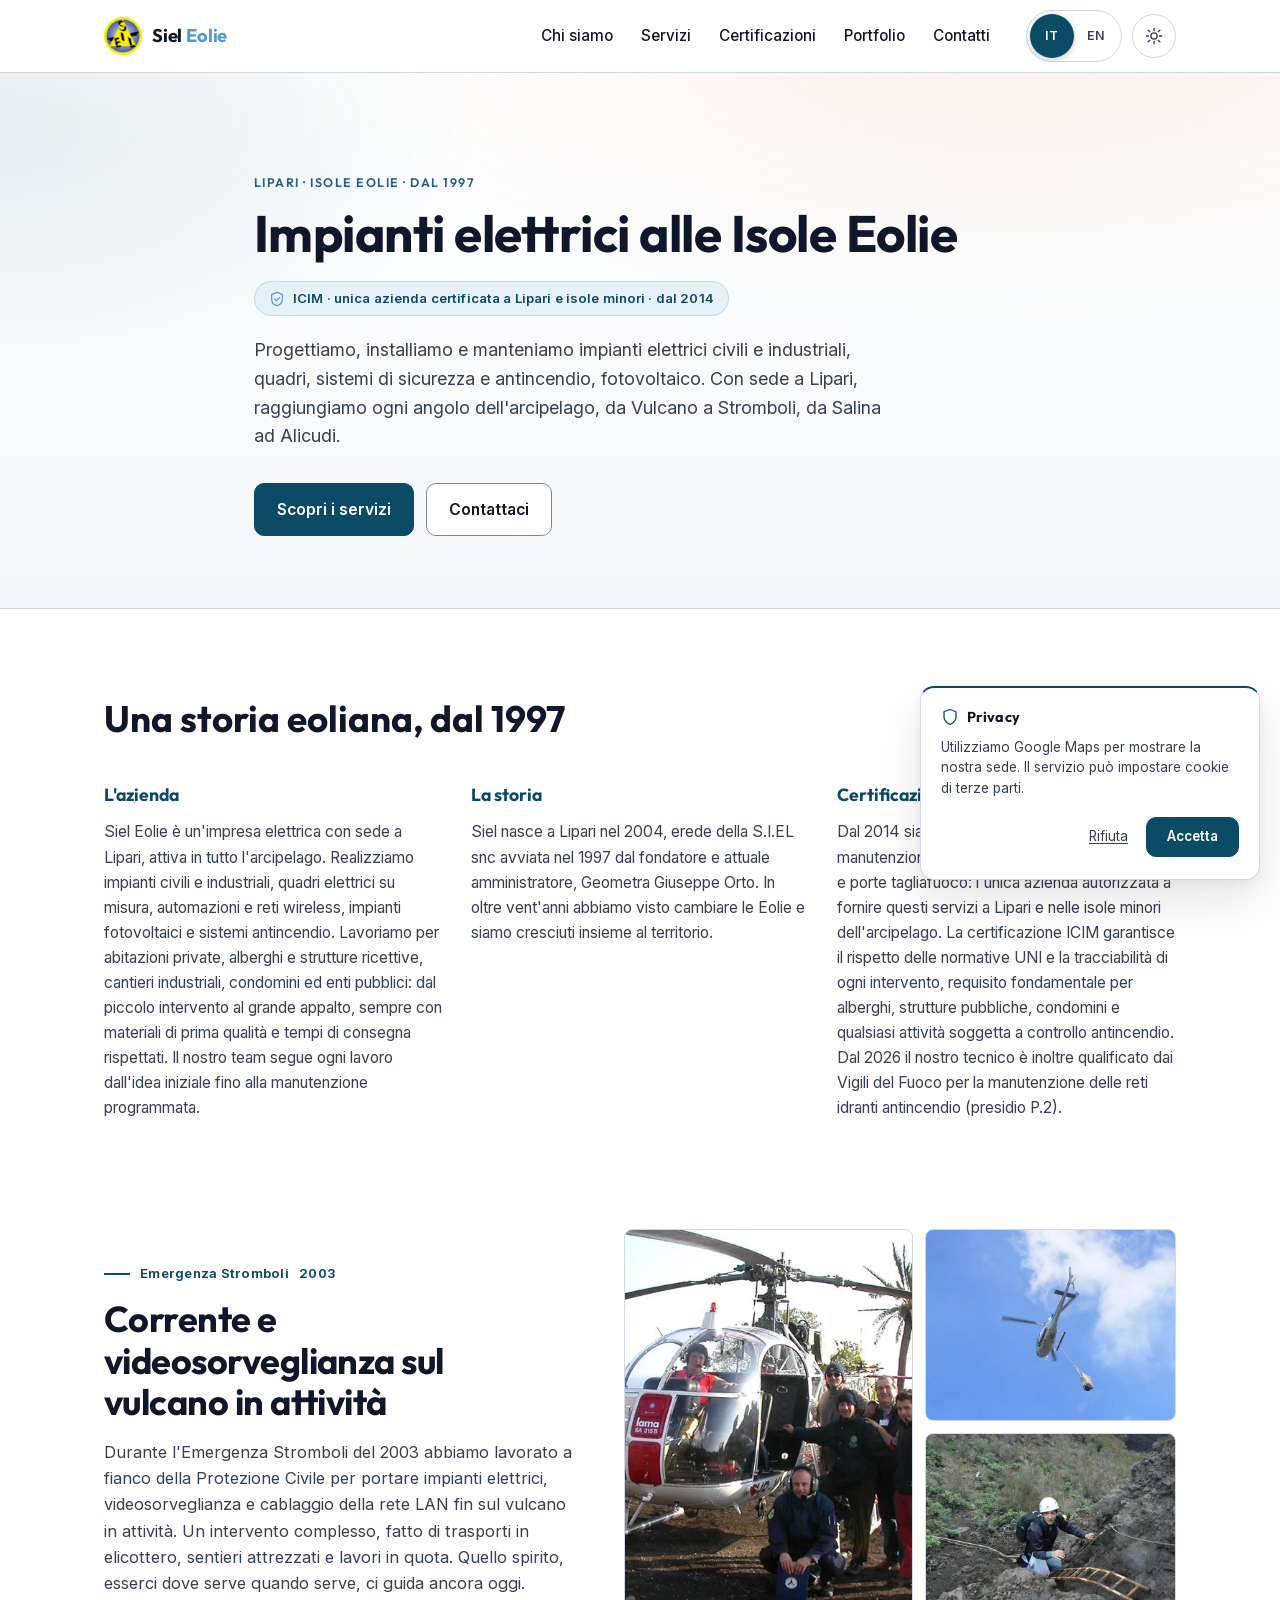
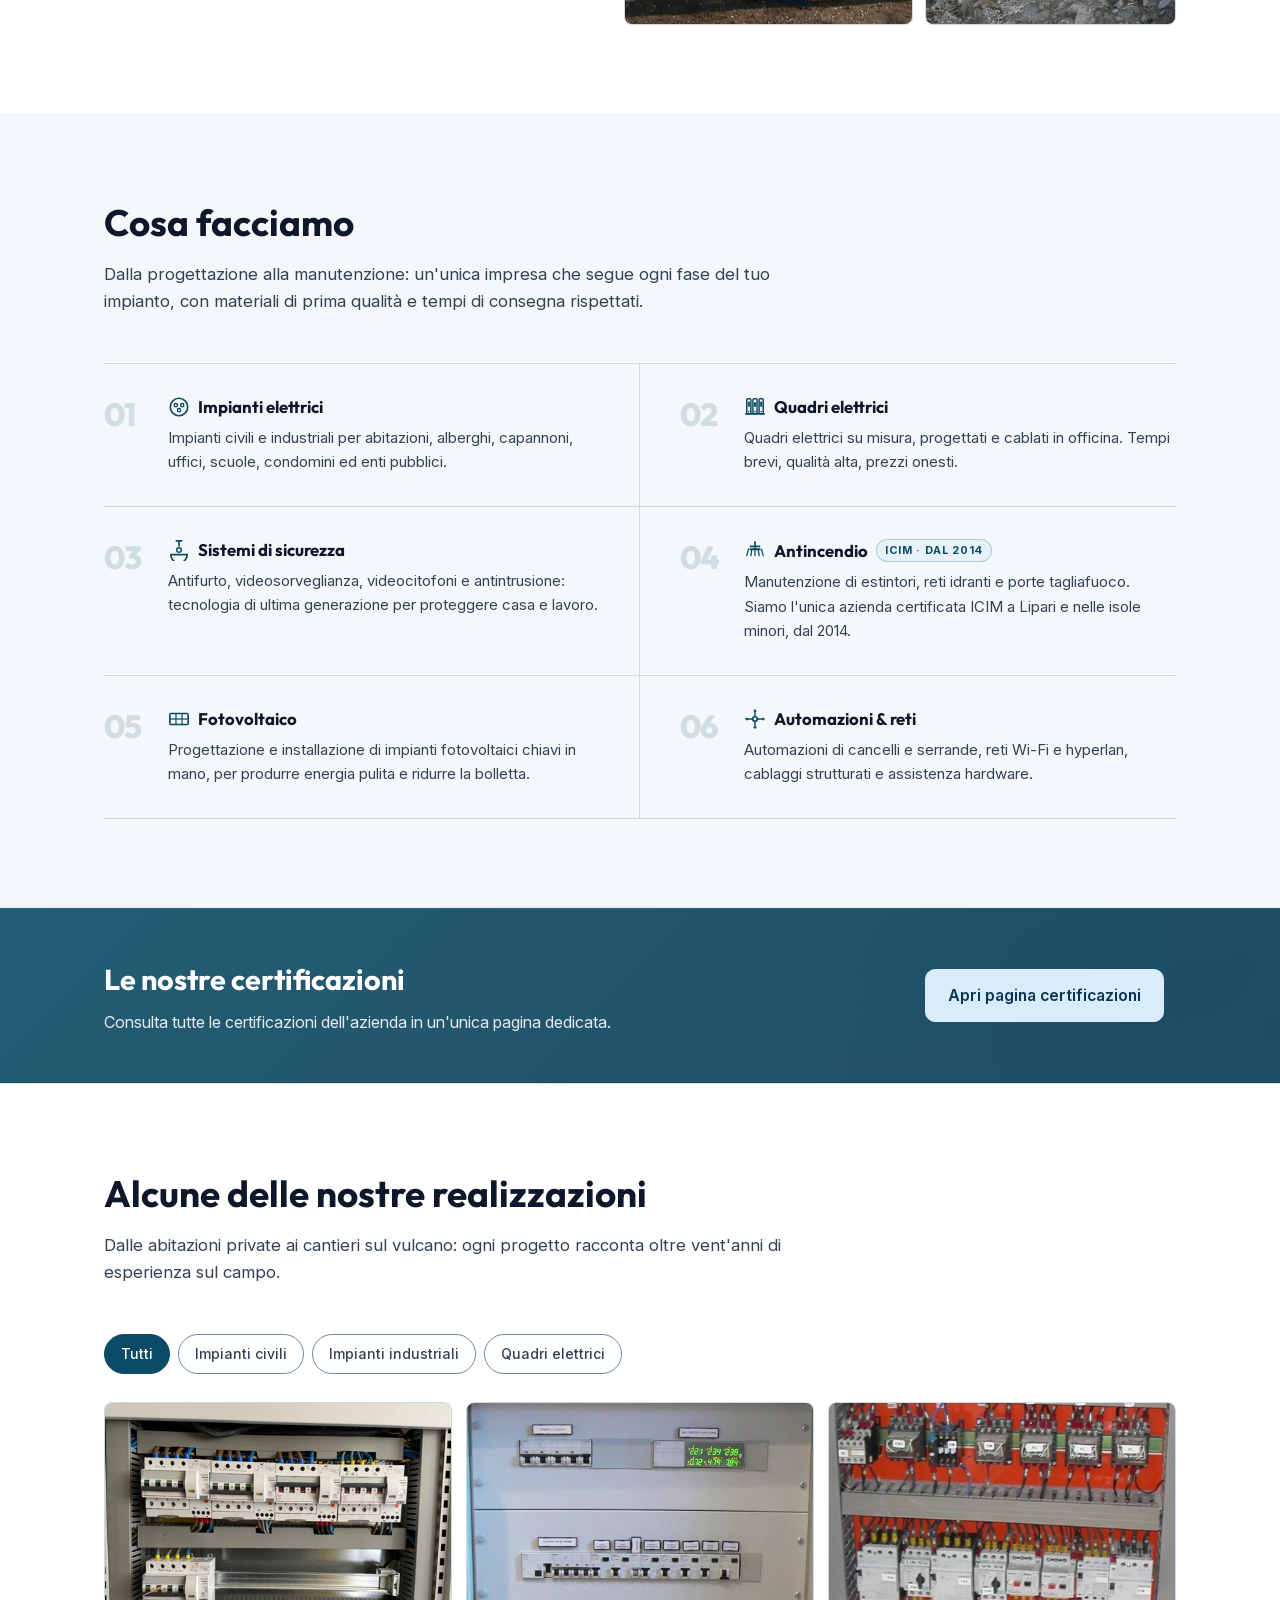
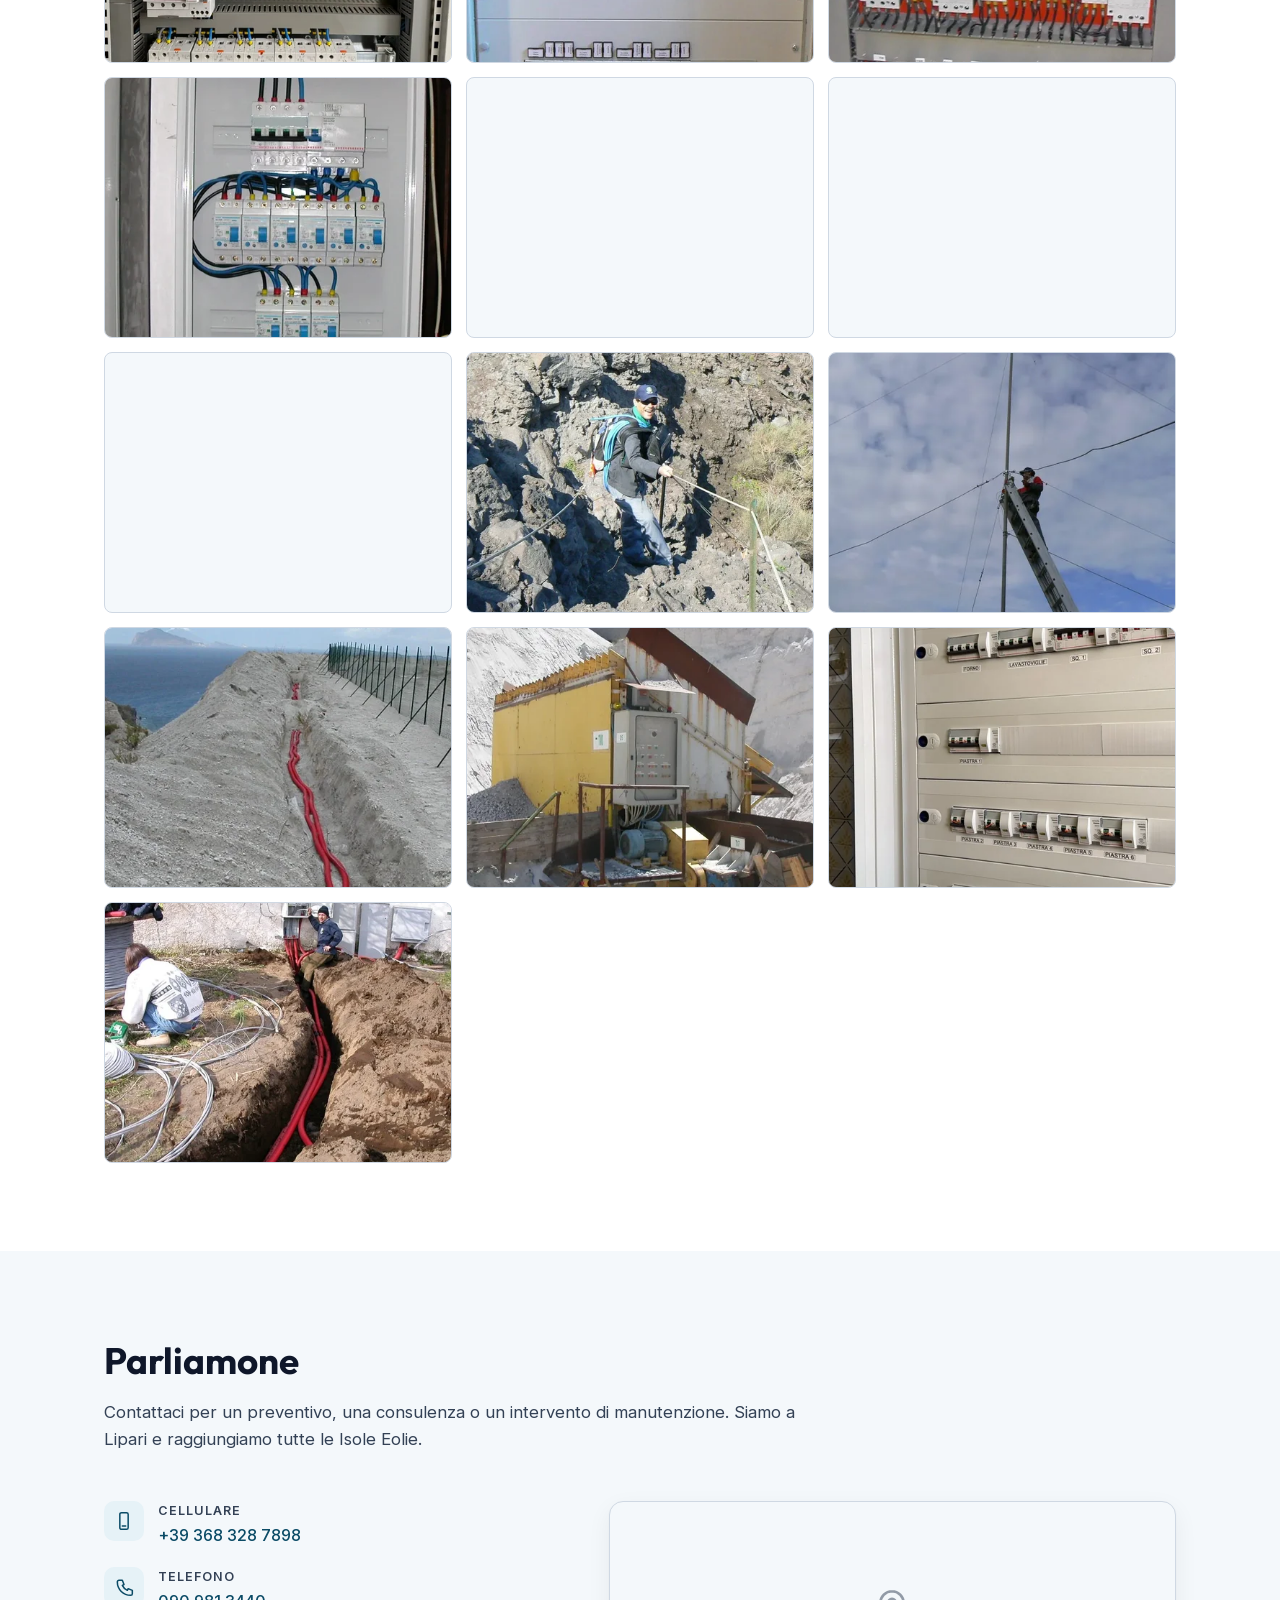
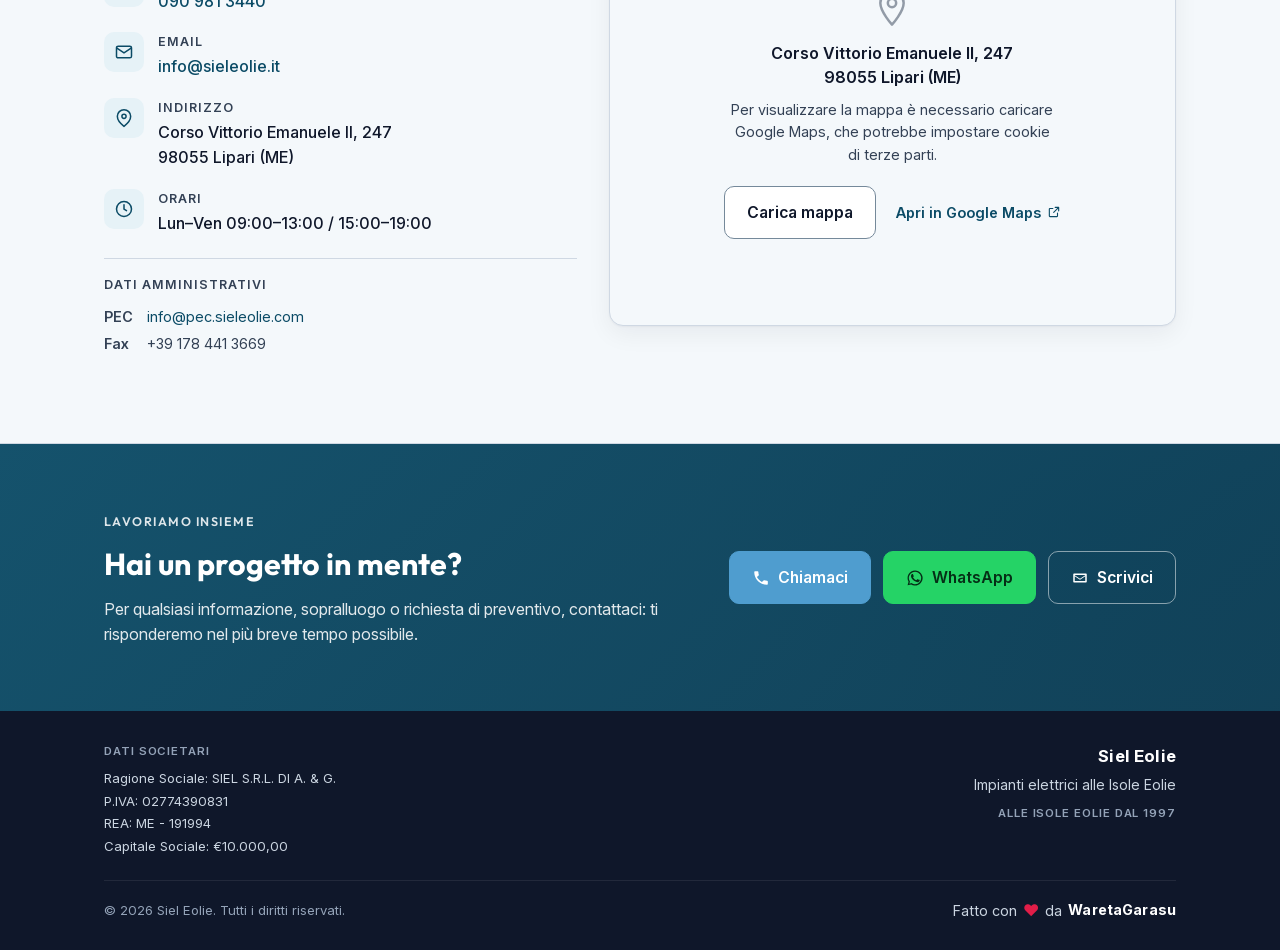
==== commit 6e59ebed: "feat: add VV.F. certification, UI audit fixes, spell-check config Certifications - Add third credent" ====
--- a/index.html
+++ b/index.html
@@ -77,17 +77,40 @@
             "Porte tagliafuoco",
             "Certificazione ICIM antincendio",
             "Certificazione RINA navale",
+            "Tecnico manutentore qualificato VV.F. reti idranti",
             "Impianti fotovoltaici",
             "Automazioni cancelli e serrande",
             "Reti wireless e hyperlan",
             "Impianti elettrici Isole Eolie",
             "Elettricista Lipari"
         ],
-        "hasCredential": {
-            "@type": "EducationalOccupationalCredential",
-            "credentialCategory": "certification",
-            "name": "Certificazione ICIM",
-            "recognizedBy": { "@type": "Organization", "name": "ICIM S.p.A." },
-            "description": "Manutenzione di impianti antincendio, reti idranti e porte tagliafuoco (dal 2014)"
-        }
-    } </script> </head> <body> <a href="#mainContent" class="skip-link" data-i18n="a11y.skipToMain">Vai al contenuto principale</a> <noscript> <div class="noscript-banner"> <strong>JavaScript è disattivato.</strong> Alcune funzioni (cambio lingua, menu mobile, filtro portfolio) non sono disponibili. Contattaci direttamente: <a href="tel:+393683287898">+39 368 328 7898</a> · <a href="mailto:info@sieleolie.it">info@sieleolie.it</a> <br><strong>JavaScript is disabled.</strong> Some features (language toggle, mobile menu, portfolio filter) are unavailable. Contact us directly via phone or email. </div> </noscript> <header> <div class="container nav"> <a href="/" class="brand" aria-label="Siel Eolie, home"> <img alt="" src="/source/img/favicon.svg" class="brand-mark" aria-hidden="true" height="38" width="38"> <span class="brand-name">Siel <em>Eolie</em></span> </a> <button class="menu-toggle" aria-label="Apri menu" data-i18n-attr="aria-label:a11y.menuOpen" aria-controls="navLinks" aria-expanded="false"> <span class="menu-toggle-icon" aria-hidden="true"> <span></span> <span></span> <span></span> </span> </button> <nav aria-label="Navigazione principale" class="nav-links" id="navLinks"> <a href="#chi-siamo" data-i18n="nav.about">Chi siamo</a> <a href="#servizi" data-i18n="nav.services">Servizi</a> <a href="/certifications/" data-i18n="nav.certifications">Certificazioni</a> <a href="#portfolio" data-i18n="nav.portfolio">Portfolio</a> <a href="#contatti" data-i18n="nav.contact">Contatti</a> <div class="nav-controls"> <div class="lang-toggle" role="group" aria-label="Lingua / Language"> <button class="active" type="button" aria-pressed="true" data-lang="it">IT</button> <button type="button" aria-pressed="false" data-lang="en">EN</button> </div> <button class="theme-toggle" type="button" aria-pressed="false" aria-label="Cambia tema" data-i18n-attr="aria-label:a11y.themeToggle" id="themeToggle"> <span class="theme-toggle-icon" aria-hidden="true"> <svg height="18" viewBox="0 0 24 24" width="18" focusable="false" class="icon-sun"> <circle cx="12" cy="12" r="4.2" fill="none" stroke="currentColor" stroke-width="1.8"/> <path d="M12 1.8v3M12 19.2v3M1.8 12h3M19.2 12h3M4.2 4.2l2.2 2.2M17.6 17.6l2.2 2.2M4.2 19.8l2.2-2.2M17.6 6.4l2.2-2.2" fill="none" stroke="currentColor" stroke-width="1.8" stroke-linecap="round"/> </svg> <svg height="18" viewBox="0 0 24 24" width="18" focusable="false" class="icon-moon"> <path d="M20.3 14.1A8.6 8.6 0 1 1 9.9 3.7a7 7 0 1 0 10.4 10.4z" fill="none" stroke="currentColor" stroke-width="1.8" stroke-linejoin="round"/> </svg> </span> <span class="sr-only" data-i18n="theme.toggleLabel">Cambia tema</span> </button> </div> </nav> </div> </header> <main id="mainContent"> <section class="hero"> <div class="container hero-inner"> <p data-i18n="hero.eyebrow" class="eyebrow">Lipari · Isole Eolie · dal 1997</p> <h1 data-i18n="hero.title">Impianti elettrici alle Isole Eolie</h1> <p class="hero-badge"> <svg height="16" viewBox="0 0 24 24" width="16" aria-hidden="true" focusable="false"> <path d="M12 2 4 5v7c0 5 3.5 9 8 10 4.5-1 8-5 8-10V5l-8-3z" fill="none" stroke="currentColor" stroke-width="1.8" stroke-linejoin="round"/> <path d="m8.5 12 2.5 2.5L16 10" fill="none" stroke="currentColor" stroke-width="1.8" stroke-linecap="round" stroke-linejoin="round"/> </svg> <span data-i18n="hero.icimBadge">ICIM · unica azienda certificata a Lipari e isole minori · dal 2014</span> </p> <p data-i18n="hero.lead" class="hero-lead"> Progettiamo, installiamo e manteniamo impianti elettrici civili e industriali, quadri, sistemi di sicurezza e antincendio, fotovoltaico. Con sede a Lipari, raggiungiamo ogni angolo dell'arcipelago, da Vulcano a Stromboli, da Salina ad Alicudi. </p> <div class="hero-ctas"> <a href="#servizi" class="btn btn-primary" data-i18n="hero.ctaServices">Scopri i servizi</a> <a href="#contatti" class="btn btn-secondary" data-i18n="hero.ctaContact">Contattaci</a> </div> </div> </section> <section class="section" id="chi-siamo"> <div class="container"> <p data-i18n="about.eyebrow" class="eyebrow">Chi siamo</p> <h2 data-i18n="about.title">Una storia eoliana, dal 1997</h2> <div class="about-grid"> <div class="about-block"> <h3 data-i18n="about.companyTitle">L'azienda</h3> <p data-i18n="about.companyBody"> Siel Eolie è un'impresa elettrica con sede a Lipari, attiva in tutto l'arcipelago. Realizziamo impianti civili e industriali, quadri elettrici su misura, automazioni e reti wireless, impianti fotovoltaici e sistemi antincendio. Lavoriamo per abitazioni private, alberghi e strutture ricettive, cantieri industriali, condomini ed enti pubblici: dal piccolo intervento al grande appalto, sempre con materiali di prima qualità e tempi di consegna rispettati. Il nostro team segue ogni lavoro dall'idea iniziale fino alla manutenzione programmata. </p> </div> <div class="about-block"> <h3 data-i18n="about.historyTitle">La storia</h3> <p data-i18n="about.historyBody"> Siel nasce a Lipari nel 2004, erede della S.I.EL snc avviata nel 1997 dal fondatore e attuale amministratore, Geometra Giuseppe Orto. In oltre vent'anni abbiamo visto cambiare le Eolie e siamo cresciuti insieme al territorio. Durante l'Emergenza Stromboli del 2003 abbiamo lavorato a fianco della Protezione Civile per portare impianti elettrici, videosorveglianza e cablaggio della rete LAN fin sul vulcano in attività: un intervento complesso, fatto di trasporti in elicottero, sentieri attrezzati e lavori in quota. Quello spirito, esserci dove serve quando serve, ci guida ancora oggi. </p> </div> <div class="about-block"> <h3 data-i18n="about.certTitle">Certificazioni</h3> <p data-i18n="about.certBody"> Dal 2014 siamo certificati ICIM per la manutenzione di impianti antincendio, reti idranti e porte tagliafuoco: l'unica azienda autorizzata a fornire questi servizi a Lipari e nelle isole minori dell'arcipelago. La certificazione ICIM garantisce il rispetto delle normative UNI e la tracciabilità di ogni intervento, requisito fondamentale per alberghi, strutture pubbliche, condomini e qualsiasi attività soggetta a controllo antincendio. </p> </div> </div> </div> </section> <section class="section section-soft" id="servizi"> <div class="container"> <p data-i18n="services.eyebrow" class="eyebrow">Servizi</p> <h2 data-i18n="services.title">Cosa facciamo</h2> <p data-i18n="services.lead" class="section-lead"> Dalla progettazione alla manutenzione: un'unica impresa che segue ogni fase del tuo impianto, con materiali di prima qualità e tempi di consegna rispettati. </p> <div class="services-list"> <div class="service-item"> <span class="service-num" aria-hidden="true">01</span> <div class="service-body"> <div class="service-hd"> <svg height="22" viewBox="0 0 24 24" width="22" aria-hidden="true" focusable="false" class="service-icon-sm"><circle cx="12" cy="12" r="9.5" fill="none" stroke="currentColor" stroke-width="1.8"/><circle cx="8.5" cy="10" r="1.8" fill="none" stroke="currentColor" stroke-width="1.5"/><circle cx="15.5" cy="10" r="1.8" fill="none" stroke="currentColor" stroke-width="1.5"/><circle cx="12" cy="15.5" r="1.8" fill="none" stroke="currentColor" stroke-width="1.5"/></svg> <h3 data-i18n="services.electric.title">Impianti elettrici</h3> </div> <p data-i18n="services.electric.body">Impianti civili e industriali per abitazioni, alberghi, capannoni, uffici, scuole, condomini ed enti pubblici.</p> </div> </div> <div class="service-item"> <span class="service-num" aria-hidden="true">02</span> <div class="service-body"> <div class="service-hd"> <svg height="22" viewBox="0 0 24 24" width="22" aria-hidden="true" focusable="false" class="service-icon-sm"><path d="M2 19.5h20" fill="none" stroke="currentColor" stroke-width="1.8" stroke-linecap="round"/><rect fill="none" height="16.5" stroke="currentColor" stroke-width="1.6" width="4.5" x="3" y="3" rx="1.2"/><rect fill="none" height="16.5" stroke="currentColor" stroke-width="1.6" width="4.5" x="9.75" y="3" rx="1.2"/><rect fill="none" height="16.5" stroke="currentColor" stroke-width="1.6" width="4.5" x="16.5" y="3" rx="1.2"/><path d="M5.25 7v4" fill="none" stroke="currentColor" stroke-width="2.2" stroke-linecap="round"/><path d="M12 8v3" fill="none" stroke="currentColor" stroke-width="2.2" stroke-linecap="round"/><path d="M18.75 7v4" fill="none" stroke="currentColor" stroke-width="2.2" stroke-linecap="round"/><circle cx="5.25" cy="17" r="0.9" fill="currentColor"/><circle cx="12" cy="17" r="0.9" fill="currentColor"/><circle cx="18.75" cy="17" r="0.9" fill="currentColor"/></svg> <h3 data-i18n="services.panels.title">Quadri elettrici</h3> </div> <p data-i18n="services.panels.body">Quadri elettrici su misura, progettati e cablati in officina. Tempi brevi, qualità alta, prezzi onesti.</p> </div> </div> <div class="service-item"> <span class="service-num" aria-hidden="true">03</span> <div class="service-body"> <div class="service-hd"> <svg height="22" viewBox="0 0 24 24" width="22" aria-hidden="true" focusable="false" class="service-icon-sm"><path d="M9 2h6" fill="none" stroke="currentColor" stroke-width="1.8" stroke-linecap="round"/><path d="M12 2v5.5" fill="none" stroke="currentColor" stroke-width="1.8" stroke-linecap="round"/><path d="M3 17a9 9 0 0 0 18 0" fill="none" stroke="currentColor" stroke-width="1.8" stroke-linecap="round"/><path d="M3 17h18" fill="none" stroke="currentColor" stroke-width="1.8" stroke-linecap="round"/><circle cx="12" cy="12" r="2.5" fill="none" stroke="currentColor" stroke-width="1.6"/></svg> <h3 data-i18n="services.security.title">Sistemi di sicurezza</h3> </div> <p data-i18n="services.security.body">Antifurto, videosorveglianza, videocitofoni e antintrusione: tecnologia di ultima generazione per proteggere casa e lavoro.</p> </div> </div> <div class="service-item"> <span class="service-num" aria-hidden="true">04</span> <div class="service-body"> <div class="service-hd"> <svg height="22" viewBox="0 0 24 24" width="22" aria-hidden="true" focusable="false" class="service-icon-sm"><path d="M12 2v5" fill="none" stroke="currentColor" stroke-width="1.8" stroke-linecap="round"/><path d="M7 7h10" fill="none" stroke="currentColor" stroke-width="1.8" stroke-linecap="round"/><path d="M12 7v3" fill="none" stroke="currentColor" stroke-width="1.5" stroke-linecap="round"/><path d="M7 10h10" fill="none" stroke="currentColor" stroke-width="2.2" stroke-linecap="round"/><path d="M5 10L3 17M8.5 10L7.5 17M12 10v7M15.5 10L16.5 17M19 10L21 17" fill="none" stroke="currentColor" stroke-width="1.4" stroke-linecap="round"/></svg> <h3 data-i18n="services.fire.title">Antincendio</h3> <span class="service-icim-badge" data-i18n="services.fire.icimBadge">ICIM · dal 2014</span> </div> <p data-i18n="services.fire.body">Manutenzione di estintori, reti idranti e porte tagliafuoco. Siamo l'unica azienda certificata ICIM a Lipari e nelle isole minori, dal 2014.</p> </div> </div> <div class="service-item"> <span class="service-num" aria-hidden="true">05</span> <div class="service-body"> <div class="service-hd"> <svg height="22" viewBox="0 0 24 24" width="22" aria-hidden="true" focusable="false" class="service-icon-sm"><rect fill="none" height="12" stroke="currentColor" stroke-width="1.8" width="20" x="2" y="6" rx="1.5"/><path d="M8.7 6v12M15.3 6v12" fill="none" stroke="currentColor" stroke-width="1.3"/><path d="M2 12h20" fill="none" stroke="currentColor" stroke-width="1.3"/></svg> <h3 data-i18n="services.solar.title">Fotovoltaico</h3> </div> <p data-i18n="services.solar.body">Progettazione e installazione di impianti fotovoltaici chiavi in mano, per produrre energia pulita e ridurre la bolletta.</p> </div> </div> <div class="service-item"> <span class="service-num" aria-hidden="true">06</span> <div class="service-body"> <div class="service-hd"> <svg height="22" viewBox="0 0 24 24" width="22" aria-hidden="true" focusable="false" class="service-icon-sm"><circle cx="12" cy="12" r="2.5" fill="none" stroke="currentColor" stroke-width="1.8"/><path d="M12 9.5V4.5M14.5 12H19.5M12 14.5V19.5M9.5 12H4.5" fill="none" stroke="currentColor" stroke-width="1.5" stroke-linecap="round"/><circle cx="12" cy="3" r="1.5" fill="currentColor"/><circle cx="21" cy="12" r="1.5" fill="currentColor"/><circle cx="12" cy="21" r="1.5" fill="currentColor"/><circle cx="3" cy="12" r="1.5" fill="currentColor"/></svg> <h3 data-i18n="services.automation.title">Automazioni & reti</h3> </div> <p data-i18n="services.automation.body">Automazioni di cancelli e serrande, reti Wi-Fi e hyperlan, cablaggi strutturati e assistenza hardware.</p> </div> </div> </div> </div> </section> <section class="cert-promo-strip" aria-labelledby="certPromoTitle"> <div class="container"> <div class="cert-promo-inner"> <div class="cert-promo-text"> <p data-i18n="cert.homeEyebrow" class="eyebrow cert-promo-eyebrow">Certificazioni</p> <h2 data-i18n="cert.homeTitle" id="certPromoTitle">Le nostre certificazioni</h2> <p data-i18n="cert.homeBody" class="cert-promo-body">Consulta tutte le certificazioni dell'azienda in un'unica pagina dedicata.</p> </div> <div class="cert-promo-actions"> <a href="/certifications/" class="btn btn-primary" data-i18n="cert.homeCta">Apri pagina certificazioni</a> </div> </div> </div> </section> <section class="section" id="portfolio"> <div class="container"> <p data-i18n="portfolio.eyebrow" class="eyebrow">Portfolio</p> <h2 data-i18n="portfolio.title">Alcune delle nostre realizzazioni</h2> <p data-i18n="portfolio.lead" class="section-lead"> Dalle abitazioni private ai cantieri sul vulcano: ogni progetto racconta oltre vent'anni di esperienza sul campo. </p> <div class="portfolio-filters" role="group" aria-label="Filtri portfolio"> <button class="filter active" type="button" data-i18n="portfolio.tabs.all" aria-pressed="true" data-filter="all">Tutti</button> <button class="filter" type="button" data-i18n="portfolio.tabs.civile" aria-pressed="false" data-filter="civile">Impianti civili</button> <button class="filter" type="button" data-i18n="portfolio.tabs.industriale" aria-pressed="false" data-filter="industriale">Impianti industriali</button> <button class="filter" type="button" data-i18n="portfolio.tabs.quadro" aria-pressed="false" data-filter="quadro">Quadri elettrici</button> </div> <div class="portfolio-grid"> <figure class="portfolio-item" data-cat="quadro"> <img alt="Quadro elettrico BTicino moderno con multimetro e interruttori differenziali" src="/source/img/portfolio/quadro_01.webp" decoding="async" loading="lazy" sizes="(max-width: 560px) 100vw, (max-width: 960px) 50vw, 33vw" srcset="/source/img/portfolio/quadro_01-480.webp 480w, /source/img/portfolio/quadro_01-800.webp 800w, /source/img/portfolio/quadro_01.webp 1152w"> </figure> <figure class="portfolio-item" data-cat="quadro"> <img alt="Quadro di piano con multimetro contatore e interruttori etichettati" src="/source/img/portfolio/quadro_02.webp" decoding="async" loading="lazy" sizes="(max-width: 560px) 100vw, (max-width: 960px) 50vw, 33vw" srcset="/source/img/portfolio/quadro_02-480.webp 480w, /source/img/portfolio/quadro_02.webp 720w"> </figure> <figure class="portfolio-item" data-cat="quadro"> <img alt="Quadro industriale con teleruttori e relè su piastra rossa" src="/source/img/portfolio/quadro_03.webp" decoding="async" loading="lazy" sizes="(max-width: 560px) 100vw, (max-width: 960px) 50vw, 33vw" srcset="/source/img/portfolio/quadro_03-480.webp 480w, /source/img/portfolio/quadro_03.webp 720w"> </figure> <figure class="portfolio-item" data-cat="quadro"> <img alt="Quadro elettrico civile con interruttori differenziali" src="/source/img/portfolio/quadro_04.webp" decoding="async" loading="lazy" sizes="(max-width: 560px) 100vw, (max-width: 960px) 50vw, 33vw" srcset="/source/img/portfolio/quadro_04-480.webp 480w, /source/img/portfolio/quadro_04.webp 720w"> </figure> <figure class="portfolio-item" data-cat="industriale"> <img alt="Squadra di lavoro con elicottero Lama SA 315B in quota" src="/source/img/portfolio/industriale_01.webp" decoding="async" loading="lazy" sizes="(max-width: 560px) 100vw, (max-width: 960px) 50vw, 33vw" srcset="/source/img/portfolio/industriale_01-480.webp 480w, /source/img/portfolio/industriale_01.webp 720w"> </figure> <figure class="portfolio-item" data-cat="industriale"> <img alt="Tecnico in arrampicata con scala su terreno vulcanico" src="/source/img/portfolio/industriale_02.webp" decoding="async" loading="lazy" sizes="(max-width: 560px) 100vw, (max-width: 960px) 50vw, 33vw" srcset="/source/img/portfolio/industriale_02-480.webp 480w, /source/img/portfolio/industriale_02.webp 720w"> </figure> <figure class="portfolio-item" data-cat="industriale"> <img alt="Elicottero in volo con carico sospeso per trasporto materiali" src="/source/img/portfolio/industriale_03.webp" decoding="async" loading="lazy" sizes="(max-width: 560px) 100vw, (max-width: 960px) 50vw, 33vw" srcset="/source/img/portfolio/industriale_03-480.webp 480w, /source/img/portfolio/industriale_03.webp 720w"> </figure> <figure class="portfolio-item" data-cat="industriale"> <img alt="Tecnico su sentiero attrezzato con corde fisse su roccia vulcanica" src="/source/img/portfolio/industriale_04.webp" decoding="async" loading="lazy" sizes="(max-width: 560px) 100vw, (max-width: 960px) 50vw, 33vw" srcset="/source/img/portfolio/industriale_04-480.webp 480w, /source/img/portfolio/industriale_04.webp 720w"> </figure> <figure class="portfolio-item" data-cat="industriale"> <img alt="Intervento su antenna e palo radio con tiranti" src="/source/img/portfolio/industriale_05.webp" decoding="async" loading="lazy" sizes="(max-width: 560px) 100vw, (max-width: 960px) 50vw, 33vw" srcset="/source/img/portfolio/industriale_05-480.webp 480w, /source/img/portfolio/industriale_05.webp 720w"> </figure> <figure class="portfolio-item" data-cat="industriale"> <img alt="Posa cavi elettrici in trincea su costone con vista mare" src="/source/img/portfolio/industriale_06.webp" decoding="async" loading="lazy" sizes="(max-width: 560px) 100vw, (max-width: 960px) 50vw, 33vw" srcset="/source/img/portfolio/industriale_06-480.webp 480w, /source/img/portfolio/industriale_06.webp 720w"> </figure> <figure class="portfolio-item" data-cat="industriale"> <img alt="Impianto elettrico a servizio di cava e impianto di frantumazione" src="/source/img/portfolio/industriale_07.webp" decoding="async" loading="lazy" sizes="(max-width: 560px) 100vw, (max-width: 960px) 50vw, 33vw" srcset="/source/img/portfolio/industriale_07-480.webp 480w, /source/img/portfolio/industriale_07.webp 720w"> </figure> <figure class="portfolio-item" data-cat="civile"> <img alt="Quadro elettrico residenziale BTicino con circuiti etichettati (forno, lavastoviglie, piastra, luci)" src="/source/img/portfolio/civile_01.webp" decoding="async" loading="lazy" sizes="(max-width: 560px) 100vw, (max-width: 960px) 50vw, 33vw" srcset="/source/img/portfolio/civile_01-480.webp 480w, /source/img/portfolio/civile_01-800.webp 800w, /source/img/portfolio/civile_01.webp 1152w"> </figure> <figure class="portfolio-item" data-cat="civile"> <img alt="Scavo e posa cavi elettrici di alimentazione edificio residenziale" src="/source/img/portfolio/civile_02.webp" decoding="async" loading="lazy" sizes="(max-width: 560px) 100vw, (max-width: 960px) 50vw, 33vw" srcset="/source/img/portfolio/civile_02-480.webp 480w, /source/img/portfolio/civile_02.webp 720w"> </figure> </div> </div> </section> <section class="cta-strip" aria-labelledby="ctaTitle"> <div class="container cta-inner"> <div class="cta-text"> <p data-i18n="cta.eyebrow" class="eyebrow cta-eyebrow">Lavoriamo insieme</p> <h2 data-i18n="cta.title" id="ctaTitle">Hai un progetto in mente?</h2> <p data-i18n="cta.body" class="cta-body">Per qualsiasi informazione, sopralluogo o richiesta di preventivo, contattaci: ti risponderemo nel più breve tempo possibile.</p> </div> <div class="cta-actions"> <a href="tel:+390909813440" class="btn btn-primary"> <svg height="18" viewBox="0 0 24 24" width="18" aria-hidden="true" focusable="false"> <path d="M6.6 10.8c1.4 2.8 3.8 5.1 6.6 6.6l2.2-2.2c.3-.3.7-.4 1-.3 1.2.4 2.4.6 3.7.6.5 0 1 .4 1 1V20c0 .6-.5 1-1 1C10.6 21 3 13.4 3 4c0-.5.4-1 1-1h3.5c.6 0 1 .4 1 1 0 1.3.2 2.5.6 3.7.1.3 0 .7-.3 1l-2.2 2.1z" fill="currentColor"/> </svg> <span data-i18n="cta.phone">Chiamaci</span> </a> <a href="https://wa.me/393683287898" class="btn btn-whatsapp" aria-label="WhatsApp" rel="noopener" target="_blank"> <svg height="18" viewBox="0 0 24 24" width="18" aria-hidden="true" focusable="false"> <path d="M17.5 14.4c-.3-.1-1.7-.8-2-.9-.3-.1-.4-.1-.6.1-.2.3-.7.9-.9 1.1-.2.2-.3.2-.6.1-.3-.1-1.2-.4-2.3-1.4-.8-.8-1.4-1.7-1.6-2-.2-.3 0-.5.1-.6.1-.1.3-.3.4-.5.1-.2.2-.3.3-.5.1-.2 0-.4 0-.5-.1-.1-.6-1.5-.8-2-.2-.5-.4-.5-.6-.5h-.5c-.2 0-.5.1-.7.3-.3.3-1 1-1 2.4s1 2.8 1.1 3c.1.1 2 3.1 4.9 4.3.7.3 1.2.5 1.6.6.7.2 1.3.2 1.8.1.6-.1 1.7-.7 2-1.4.2-.7.2-1.2.2-1.4-.1-.2-.3-.2-.6-.3zM12 2a10 10 0 0 0-8.6 15l-1.3 4.7 4.8-1.2A10 10 0 1 0 12 2zm0 18.2a8.2 8.2 0 0 1-4.2-1.2l-.3-.2-3 .8.8-2.9-.2-.3A8.2 8.2 0 1 1 12 20.2z" fill="currentColor"/> </svg> <span data-i18n="cta.whatsapp">WhatsApp</span> </a> <a href="mailto:info@sieleolie.it" class="btn btn-secondary"> <svg height="18" viewBox="0 0 24 24" width="18" aria-hidden="true" focusable="false"> <path d="M4 6h16c.6 0 1 .4 1 1v10c0 .6-.4 1-1 1H4c-.6 0-1-.4-1-1V7c0-.6.4-1 1-1zm1 2v.4l7 4.6 7-4.6V8H5zm14 1.8l-6.5 4.3a1 1 0 0 1-1 0L5 9.8V16h14V9.8z" fill="currentColor"/> </svg> <span data-i18n="cta.email">Scrivici</span> </a> </div> </div> </section> <section class="section section-soft" id="contatti"> <div class="container"> <p data-i18n="contact.eyebrow" class="eyebrow">Contatti</p> <h2 data-i18n="contact.title">Parliamone</h2> <p data-i18n="contact.lead" class="section-lead"> Contattaci per un preventivo, una consulenza o un intervento di manutenzione. Siamo a Lipari e raggiungiamo tutte le Isole Eolie. </p> <div class="contact-grid"> <ul class="contact-info"> <li> <div class="ci-icon" aria-hidden="true"> <svg height="20" viewBox="0 0 24 24" width="20" aria-hidden="true" focusable="false"><path d="M12 2a8 8 0 0 0-8 8c0 6 8 12 8 12s8-6 8-12a8 8 0 0 0-8-8z" fill="none" stroke="currentColor" stroke-width="1.8"/><circle cx="12" cy="10" r="2.5" fill="none" stroke="currentColor" stroke-width="1.8"/></svg> </div> <div> <div class="ci-label" data-i18n="contact.addressLabel">Indirizzo</div> <div class="ci-value">Corso Vittorio Emanuele II, 247<br>98055 Lipari (ME)</div> </div> </li> <li> <div class="ci-icon" aria-hidden="true"> <svg height="20" viewBox="0 0 24 24" width="20" aria-hidden="true" focusable="false"><path d="M6 4h4l2 5-2 1a12 12 0 0 0 6 6l1-2 5 2v4a2 2 0 0 1-2 2A16 16 0 0 1 4 6a2 2 0 0 1 2-2z" fill="none" stroke="currentColor" stroke-width="1.8" stroke-linejoin="round"/></svg> </div> <div> <div class="ci-label" data-i18n="contact.phoneFixedLabel">Telefono</div> <div class="ci-value"><a href="tel:+390909813440">090 981 3440</a></div> </div> </li> <li> <div class="ci-icon" aria-hidden="true"> <svg height="20" viewBox="0 0 24 24" width="20" aria-hidden="true" focusable="false"><rect fill="none" height="20" stroke="currentColor" stroke-width="1.8" width="10" x="7" y="2" rx="2"/><path d="M10 18h4" stroke="currentColor" stroke-width="1.8" stroke-linecap="round"/></svg> </div> <div> <div class="ci-label" data-i18n="contact.phoneLabel">Cellulare</div> <div class="ci-value"><a href="tel:+393683287898">+39 368 328 7898</a></div> </div> </li> <li> <div class="ci-icon" aria-hidden="true"> <svg height="20" viewBox="0 0 24 24" width="20" aria-hidden="true" focusable="false"><rect fill="none" height="14" stroke="currentColor" stroke-width="1.8" width="18" x="3" y="5" rx="2"/><path d="m3 7 9 6 9-6" fill="none" stroke="currentColor" stroke-width="1.8"/></svg> </div> <div> <div class="ci-label">Email</div> <div class="ci-value"><a href="mailto:info@sieleolie.it">info@sieleolie.it</a></div> </div> </li> <li> <div class="ci-icon" aria-hidden="true"> <svg height="20" viewBox="0 0 24 24" width="20" aria-hidden="true" focusable="false"><rect fill="none" height="14" stroke="currentColor" stroke-width="1.8" width="18" x="3" y="5" rx="2"/><path d="M7 5V3h10v2M7 15h10M7 19h6" fill="none" stroke="currentColor" stroke-width="1.8" stroke-linecap="round"/></svg> </div> <div> <div class="ci-label">PEC</div> <div class="ci-value"><a href="mailto:info@pec.sieleolie.com">info@pec.sieleolie.com</a></div> </div> </li> <li> <div class="ci-icon" aria-hidden="true"> <svg height="20" viewBox="0 0 24 24" width="20" aria-hidden="true" focusable="false"><rect fill="none" height="6" stroke="currentColor" stroke-width="1.8" width="12" x="6" y="4"/><rect fill="none" height="8" stroke="currentColor" stroke-width="1.8" width="18" x="3" y="10" rx="1"/><rect fill="none" height="3" stroke="currentColor" stroke-width="1.8" width="12" x="6" y="18"/></svg> </div> <div> <div class="ci-label">Fax</div> <div class="ci-value">+39 178 441 3669</div> </div> </li> <li> <div class="ci-icon" aria-hidden="true"> <svg height="20" viewBox="0 0 24 24" width="20" aria-hidden="true" focusable="false"><circle cx="12" cy="12" r="9" fill="none" stroke="currentColor" stroke-width="1.8"/><path d="M12 7v5l3 2" fill="none" stroke="currentColor" stroke-width="1.8" stroke-linecap="round"/></svg> </div> <div> <div class="ci-label" data-i18n="contact.hoursLabel">Orari</div> <div class="ci-value" data-i18n="contact.hoursValue">Lun–Ven 09:00–13:00 / 15:00–19:00</div> </div> </li> </ul> <div class="map-consent map-wrapper" id="mapWrapper" data-map-src="https://www.google.com/maps?q=Corso+Vittorio+Emanuele+II+247,+98055+Lipari+ME&output=embed"> <div class="map-consent-inner"> <svg height="40" viewBox="0 0 24 24" width="40" aria-hidden="true" class="map-consent-icon" fill="none" stroke="currentColor" stroke-linecap="round" stroke-linejoin="round" stroke-width="1.5"><path d="M12 2C8.13 2 5 5.13 5 9c0 5.25 7 13 7 13s7-7.75 7-13c0-3.87-3.13-7-7-7z"/><circle cx="12" cy="9" r="2.5"/></svg> <p data-i18n="contact.mapConsentText" class="map-consent-text">Per visualizzare la mappa è necessario caricare Google Maps, che potrebbe impostare cookie di terze parti.</p> <button class="btn btn-secondary" type="button" data-i18n="contact.mapConsentBtn" id="mapConsentBtn">Carica mappa</button> </div> </div> </div> </div> </section> </main> <footer> <div class="container footer-content"> <div class="footer-top"> <div class="footer-legal"> <p data-i18n="footer.legalTitle" class="footer-legal-title">Dati societari</p> <p data-i18n="footer.legalCompany" class="footer-legal-item">Ragione Sociale: SIEL S.R.L. DI A. & G.</p> <p data-i18n="footer.legalVat" class="footer-legal-item">P.IVA: 02774390831</p> <p data-i18n="footer.legalRea" class="footer-legal-item">REA: ME - 191994</p> <p data-i18n="footer.legalCapital" class="footer-legal-item">Capitale Sociale: €10.000,00</p> </div> <div class="footer-brand"> <p class="footer-brand-name"><strong data-i18n="brand.name">Siel Eolie</strong></p> <p data-i18n="footer.tagline" class="footer-brand-tagline">Impianti elettrici alle Isole Eolie</p> <p data-i18n="footer.since" class="footer-brand-since">Alle Isole Eolie dal 1997</p> </div> </div> <div class="footer-bottom"> <div class="footer-copy"> © <span id="year"></span> <span data-i18n="brand.name">Siel Eolie</span>. <span data-i18n="footer.rights">Tutti i diritti riservati.</span> </div> <div class="footer-signature"> <span data-i18n="footer.built">Fatto con</span> <span class="heart" aria-hidden="true">❤️</span> <span data-i18n="footer.builtBy">da</span> <a href="https://waretagarasu.com" class="signature-link" aria-label="WaretaGarasu, portfolio" rel="noopener author" target="_blank"><strong class="signature">WaretaGarasu</strong></a> </div> </div> </div> </footer> <button class="to-top" type="button" aria-label="Torna su" data-i18n-attr="aria-label:a11y.toTop" id="toTop" hidden> <svg height="20" viewBox="0 0 24 24" width="20" aria-hidden="true" focusable="false"> <path d="M12 5l-7 7h4v7h6v-7h4z" fill="currentColor"/> </svg> </button> <dialog aria-label="Portfolio immagine ingrandita" class="lightbox" id="lightbox"> <div class="lightbox-inner"> <img alt="" src="" class="lightbox-img"> <p class="lightbox-caption"></p> </div> <button class="lightbox-close" type="button" aria-label="Chiudi">×</button> <div class="lightbox-nav"> <button class="lightbox-prev" type="button" aria-label="Immagine precedente">←</button> <button class="lightbox-next" type="button" aria-label="Immagine successiva">→</button> </div> </dialog> <div class="cookie-banner" role="region" aria-labelledby="cookieBannerTitle" hidden id="cookieBanner"> <div class="cookie-header"> <svg height="18" viewBox="0 0 24 24" width="18" aria-hidden="true" class="cookie-icon" fill="none" stroke="currentColor" stroke-linecap="round" stroke-linejoin="round" stroke-width="1.75"><path d="M12 22s8-4 8-10V5l-8-3-8 3v7c0 6 8 10 8 10z"/></svg> <span class="cookie-title" data-i18n="cookie.title" id="cookieBannerTitle">Privacy</span> </div> <p data-i18n="cookie.text" class="cookie-text">Utilizziamo Google Maps per mostrare la nostra sede. Il servizio può impostare cookie di terze parti.</p> <div class="cookie-actions"> <button class="cookie-decline" type="button" data-i18n="cookie.decline" id="cookieDecline">Rifiuta</button> <button class="btn btn-primary" type="button" data-i18n="cookie.accept" id="cookieAccept">Accetta</button> </div> </div> <script src="/source/script.min.js"></script> </body> </html> +        "hasCredential": [
+            {
+                "@type": "EducationalOccupationalCredential",
+                "credentialCategory": "certification",
+                "name": "Certificazione ICIM",
+                "recognizedBy": { "@type": "Organization", "name": "ICIM S.p.A." },
+                "validFrom": "2014",
+                "description": "Manutenzione di impianti antincendio, reti idranti e porte tagliafuoco (dal 2014)"
+            },
+            {
+                "@type": "EducationalOccupationalCredential",
+                "credentialCategory": "certification",
+                "name": "Certificazione RINA",
+                "recognizedBy": { "@type": "Organization", "name": "RINA S.p.A." },
+                "validFrom": "2019",
+                "description": "Ispezioni e manutenzione di apparecchi ed impianti antincendio su navi e unità classificate RINA (dal 2019)"
+            },
+            {
+                "@type": "EducationalOccupationalCredential",
+                "credentialCategory": "professional qualification",
+                "name": "Tecnico manutentore qualificato",
+                "recognizedBy": {
+                    "@type": "GovernmentOrganization",
+                    "name": "Corpo Nazionale dei Vigili del Fuoco"
+                },
+                "validFrom": "2026",
+                "description": "Qualifica ai sensi del D.M. 1 settembre 2021 per il presidio antincendio P.2, reti idranti"
+            }
+        ]
+    } </script> </head> <body> <a href="#mainContent" class="skip-link" data-i18n="a11y.skipToMain">Vai al contenuto principale</a> <noscript> <div class="noscript-banner"> <strong>JavaScript è disattivato.</strong> Alcune funzioni (cambio lingua, menu mobile, filtro portfolio) non sono disponibili. Contattaci direttamente: <a href="tel:+393683287898">+39 368 328 7898</a> · <a href="mailto:info@sieleolie.it">info@sieleolie.it</a> <br><strong>JavaScript is disabled.</strong> Some features (language toggle, mobile menu, portfolio filter) are unavailable. Contact us directly via phone or email. </div> </noscript> <header> <div class="container nav"> <a href="/" class="brand" aria-label="Siel Eolie, home"> <img alt="" src="/source/img/favicon.svg" height="38" width="38" aria-hidden="true" class="brand-mark"> <span class="brand-name">Siel <em>Eolie</em></span> </a> <button class="menu-toggle" aria-label="Apri menu" data-i18n-attr="aria-label:a11y.menuOpen" aria-controls="navLinks" aria-expanded="false"> <span class="menu-toggle-icon" aria-hidden="true"> <span></span> <span></span> <span></span> </span> </button> <nav aria-label="Navigazione principale" class="nav-links" id="navLinks"> <a href="#chi-siamo" data-i18n="nav.about">Chi siamo</a> <a href="#servizi" data-i18n="nav.services">Servizi</a> <a href="/certifications/" data-i18n="nav.certifications">Certificazioni</a> <a href="#portfolio" data-i18n="nav.portfolio">Portfolio</a> <a href="#contatti" data-i18n="nav.contact">Contatti</a> <div class="nav-controls"> <div class="lang-toggle" role="group" aria-label="Lingua / Language"> <button class="active" type="button" aria-pressed="true" data-lang="it">IT</button> <button type="button" aria-pressed="false" data-lang="en">EN</button> </div> <button class="theme-toggle" type="button" aria-pressed="false" aria-label="Cambia tema" data-i18n-attr="aria-label:a11y.themeToggle" id="themeToggle"> <span class="theme-toggle-icon" aria-hidden="true"> <svg height="18" viewBox="0 0 24 24" width="18" focusable="false" class="icon-sun"> <circle cx="12" cy="12" r="4.2" fill="none" stroke="currentColor" stroke-width="1.8"/> <path d="M12 1.8v3M12 19.2v3M1.8 12h3M19.2 12h3M4.2 4.2l2.2 2.2M17.6 17.6l2.2 2.2M4.2 19.8l2.2-2.2M17.6 6.4l2.2-2.2" fill="none" stroke="currentColor" stroke-width="1.8" stroke-linecap="round"/> </svg> <svg height="18" viewBox="0 0 24 24" width="18" focusable="false" class="icon-moon"> <path d="M20.3 14.1A8.6 8.6 0 1 1 9.9 3.7a7 7 0 1 0 10.4 10.4z" fill="none" stroke="currentColor" stroke-width="1.8" stroke-linejoin="round"/> </svg> </span> <span class="sr-only" data-i18n="theme.toggleLabel">Cambia tema</span> </button> </div> </nav> </div> </header> <main id="mainContent"> <section class="hero"> <div class="container hero-inner"> <p data-i18n="hero.eyebrow" class="eyebrow">Lipari · Isole Eolie · dal 1997</p> <h1 data-i18n="hero.title">Impianti elettrici alle Isole Eolie</h1> <p class="hero-badge"> <svg height="16" viewBox="0 0 24 24" width="16" aria-hidden="true" focusable="false"> <path d="M12 2 4 5v7c0 5 3.5 9 8 10 4.5-1 8-5 8-10V5l-8-3z" fill="none" stroke="currentColor" stroke-width="1.8" stroke-linejoin="round"/> <path d="m8.5 12 2.5 2.5L16 10" fill="none" stroke="currentColor" stroke-width="1.8" stroke-linecap="round" stroke-linejoin="round"/> </svg> <span data-i18n="hero.icimBadge">ICIM · unica azienda certificata a Lipari e isole minori · dal 2014</span> </p> <p data-i18n="hero.lead" class="hero-lead"> Progettiamo, installiamo e manteniamo impianti elettrici civili e industriali, quadri, sistemi di sicurezza e antincendio, fotovoltaico. Con sede a Lipari, raggiungiamo ogni angolo dell'arcipelago, da Vulcano a Stromboli, da Salina ad Alicudi. </p> <div class="hero-ctas"> <a href="#servizi" class="btn btn-primary" data-i18n="hero.ctaServices">Scopri i servizi</a> <a href="#contatti" class="btn btn-secondary" data-i18n="hero.ctaContact">Contattaci</a> </div> </div> </section> <section class="section" id="chi-siamo"> <div class="container"> <h2 data-i18n="about.title">Una storia eoliana, dal 1997</h2> <div class="about-grid"> <div class="about-block"> <h3 data-i18n="about.companyTitle">L'azienda</h3> <p data-i18n="about.companyBody"> Siel Eolie è un'impresa elettrica con sede a Lipari, attiva in tutto l'arcipelago. Realizziamo impianti civili e industriali, quadri elettrici su misura, automazioni e reti wireless, impianti fotovoltaici e sistemi antincendio. Lavoriamo per abitazioni private, alberghi e strutture ricettive, cantieri industriali, condomini ed enti pubblici: dal piccolo intervento al grande appalto, sempre con materiali di prima qualità e tempi di consegna rispettati. Il nostro team segue ogni lavoro dall'idea iniziale fino alla manutenzione programmata. </p> </div> <div class="about-block"> <h3 data-i18n="about.historyTitle">La storia</h3> <p data-i18n="about.historyBody"> Siel nasce a Lipari nel 2004, erede della S.I.EL snc avviata nel 1997 dal fondatore e attuale amministratore, Geometra Giuseppe Orto. In oltre vent'anni abbiamo visto cambiare le Eolie e siamo cresciuti insieme al territorio. </p> </div> <div class="about-block"> <h3 data-i18n="about.certTitle">Certificazioni</h3> <p data-i18n="about.certBody"> Dal 2014 siamo certificati ICIM per la manutenzione di impianti antincendio, reti idranti e porte tagliafuoco: l'unica azienda autorizzata a fornire questi servizi a Lipari e nelle isole minori dell'arcipelago. La certificazione ICIM garantisce il rispetto delle normative UNI e la tracciabilità di ogni intervento, requisito fondamentale per alberghi, strutture pubbliche, condomini e qualsiasi attività soggetta a controllo antincendio. Dal 2026 il nostro tecnico è inoltre qualificato dai Vigili del Fuoco per la manutenzione delle reti idranti antincendio (presidio P.2). </p> </div> </div> </div> </section> <section class="story" aria-labelledby="storyTitle"> <div class="container story-inner"> <div class="story-text"> <p class="story-marker"> <span data-i18n="story.marker">Emergenza Stromboli</span> <time datetime="2003">2003</time> </p> <h2 data-i18n="story.title" id="storyTitle" class="story-title">Corrente e videosorveglianza sul vulcano in attività</h2> <p data-i18n="story.body" class="story-body"> Durante l'Emergenza Stromboli del 2003 abbiamo lavorato a fianco della Protezione Civile per portare impianti elettrici, videosorveglianza e cablaggio della rete LAN fin sul vulcano in attività. Un intervento complesso, fatto di trasporti in elicottero, sentieri attrezzati e lavori in quota. Quello spirito, esserci dove serve quando serve, ci guida ancora oggi. </p> </div> <div class="story-figures" data-lightbox> <figure> <img alt="Squadra di lavoro con elicottero Lama SA 315B in quota" src="/source/img/portfolio/industriale_01.webp" height="550" width="720" decoding="async" loading="lazy"> </figure> <figure> <img alt="Elicottero in volo con carico sospeso per trasporto materiali" src="/source/img/portfolio/industriale_03.webp" height="550" width="720" decoding="async" loading="lazy"> </figure> <figure> <img alt="Tecnico in arrampicata con scala su terreno vulcanico" src="/source/img/portfolio/industriale_02.webp" height="550" width="720" decoding="async" loading="lazy"> </figure> </div> </div> </section> <section class="section section-soft" id="servizi"> <div class="container"> <h2 data-i18n="services.title">Cosa facciamo</h2> <p data-i18n="services.lead" class="section-lead"> Dalla progettazione alla manutenzione: un'unica impresa che segue ogni fase del tuo impianto, con materiali di prima qualità e tempi di consegna rispettati. </p> <div class="services-list"> <div class="service-item"> <span class="service-num" aria-hidden="true">01</span> <div class="service-body"> <div class="service-hd"> <svg height="22" viewBox="0 0 24 24" width="22" aria-hidden="true" focusable="false" class="service-icon-sm"><circle cx="12" cy="12" r="9.5" fill="none" stroke="currentColor" stroke-width="1.8"/><circle cx="8.5" cy="10" r="1.8" fill="none" stroke="currentColor" stroke-width="1.5"/><circle cx="15.5" cy="10" r="1.8" fill="none" stroke="currentColor" stroke-width="1.5"/><circle cx="12" cy="15.5" r="1.8" fill="none" stroke="currentColor" stroke-width="1.5"/></svg> <h3 data-i18n="services.electric.title">Impianti elettrici</h3> </div> <p data-i18n="services.electric.body">Impianti civili e industriali per abitazioni, alberghi, capannoni, uffici, scuole, condomini ed enti pubblici.</p> </div> </div> <div class="service-item"> <span class="service-num" aria-hidden="true">02</span> <div class="service-body"> <div class="service-hd"> <svg height="22" viewBox="0 0 24 24" width="22" aria-hidden="true" focusable="false" class="service-icon-sm"><path d="M2 19.5h20" fill="none" stroke="currentColor" stroke-width="1.8" stroke-linecap="round"/><rect fill="none" height="16.5" rx="1.2" stroke="currentColor" stroke-width="1.6" width="4.5" x="3" y="3"/><rect fill="none" height="16.5" rx="1.2" stroke="currentColor" stroke-width="1.6" width="4.5" x="9.75" y="3"/><rect fill="none" height="16.5" rx="1.2" stroke="currentColor" stroke-width="1.6" width="4.5" x="16.5" y="3"/><path d="M5.25 7v4" fill="none" stroke="currentColor" stroke-width="2.2" stroke-linecap="round"/><path d="M12 8v3" fill="none" stroke="currentColor" stroke-width="2.2" stroke-linecap="round"/><path d="M18.75 7v4" fill="none" stroke="currentColor" stroke-width="2.2" stroke-linecap="round"/><circle cx="5.25" cy="17" r="0.9" fill="currentColor"/><circle cx="12" cy="17" r="0.9" fill="currentColor"/><circle cx="18.75" cy="17" r="0.9" fill="currentColor"/></svg> <h3 data-i18n="services.panels.title">Quadri elettrici</h3> </div> <p data-i18n="services.panels.body">Quadri elettrici su misura, progettati e cablati in officina. Tempi brevi, qualità alta, prezzi onesti.</p> </div> </div> <div class="service-item"> <span class="service-num" aria-hidden="true">03</span> <div class="service-body"> <div class="service-hd"> <svg height="22" viewBox="0 0 24 24" width="22" aria-hidden="true" focusable="false" class="service-icon-sm"><path d="M9 2h6" fill="none" stroke="currentColor" stroke-width="1.8" stroke-linecap="round"/><path d="M12 2v5.5" fill="none" stroke="currentColor" stroke-width="1.8" stroke-linecap="round"/><path d="M3 17a9 9 0 0 0 18 0" fill="none" stroke="currentColor" stroke-width="1.8" stroke-linecap="round"/><path d="M3 17h18" fill="none" stroke="currentColor" stroke-width="1.8" stroke-linecap="round"/><circle cx="12" cy="12" r="2.5" fill="none" stroke="currentColor" stroke-width="1.6"/></svg> <h3 data-i18n="services.security.title">Sistemi di sicurezza</h3> </div> <p data-i18n="services.security.body">Antifurto, videosorveglianza, videocitofoni e antintrusione: tecnologia di ultima generazione per proteggere casa e lavoro.</p> </div> </div> <div class="service-item"> <span class="service-num" aria-hidden="true">04</span> <div class="service-body"> <div class="service-hd"> <svg height="22" viewBox="0 0 24 24" width="22" aria-hidden="true" focusable="false" class="service-icon-sm"><path d="M12 2v5" fill="none" stroke="currentColor" stroke-width="1.8" stroke-linecap="round"/><path d="M7 7h10" fill="none" stroke="currentColor" stroke-width="1.8" stroke-linecap="round"/><path d="M12 7v3" fill="none" stroke="currentColor" stroke-width="1.5" stroke-linecap="round"/><path d="M7 10h10" fill="none" stroke="currentColor" stroke-width="2.2" stroke-linecap="round"/><path d="M5 10L3 17M8.5 10L7.5 17M12 10v7M15.5 10L16.5 17M19 10L21 17" fill="none" stroke="currentColor" stroke-width="1.4" stroke-linecap="round"/></svg> <h3 data-i18n="services.fire.title">Antincendio</h3> <span class="service-icim-badge" data-i18n="services.fire.icimBadge">ICIM · dal 2014</span> </div> <p data-i18n="services.fire.body">Manutenzione di estintori, reti idranti e porte tagliafuoco. Siamo l'unica azienda certificata ICIM a Lipari e nelle isole minori, dal 2014.</p> </div> </div> <div class="service-item"> <span class="service-num" aria-hidden="true">05</span> <div class="service-body"> <div class="service-hd"> <svg height="22" viewBox="0 0 24 24" width="22" aria-hidden="true" focusable="false" class="service-icon-sm"><rect fill="none" height="12" rx="1.5" stroke="currentColor" stroke-width="1.8" width="20" x="2" y="6"/><path d="M8.7 6v12M15.3 6v12" fill="none" stroke="currentColor" stroke-width="1.3"/><path d="M2 12h20" fill="none" stroke="currentColor" stroke-width="1.3"/></svg> <h3 data-i18n="services.solar.title">Fotovoltaico</h3> </div> <p data-i18n="services.solar.body">Progettazione e installazione di impianti fotovoltaici chiavi in mano, per produrre energia pulita e ridurre la bolletta.</p> </div> </div> <div class="service-item"> <span class="service-num" aria-hidden="true">06</span> <div class="service-body"> <div class="service-hd"> <svg height="22" viewBox="0 0 24 24" width="22" aria-hidden="true" focusable="false" class="service-icon-sm"><circle cx="12" cy="12" r="2.5" fill="none" stroke="currentColor" stroke-width="1.8"/><path d="M12 9.5V4.5M14.5 12H19.5M12 14.5V19.5M9.5 12H4.5" fill="none" stroke="currentColor" stroke-width="1.5" stroke-linecap="round"/><circle cx="12" cy="3" r="1.5" fill="currentColor"/><circle cx="21" cy="12" r="1.5" fill="currentColor"/><circle cx="12" cy="21" r="1.5" fill="currentColor"/><circle cx="3" cy="12" r="1.5" fill="currentColor"/></svg> <h3 data-i18n="services.automation.title">Automazioni & reti</h3> </div> <p data-i18n="services.automation.body">Automazioni di cancelli e serrande, reti Wi-Fi e hyperlan, cablaggi strutturati e assistenza hardware.</p> </div> </div> </div> </div> </section> <section class="cert-promo-strip" aria-labelledby="certPromoTitle"> <div class="container"> <div class="cert-promo-inner"> <div class="cert-promo-text"> <h2 data-i18n="cert.homeTitle" id="certPromoTitle">Le nostre certificazioni</h2> <p data-i18n="cert.homeBody" class="cert-promo-body">Consulta tutte le certificazioni dell'azienda in un'unica pagina dedicata.</p> </div> <div class="cert-promo-actions"> <a href="/certifications/" class="btn btn-primary" data-i18n="cert.homeCta">Apri pagina certificazioni</a> </div> </div> </div> </section> <section class="section" id="portfolio"> <div class="container"> <h2 data-i18n="portfolio.title">Alcune delle nostre realizzazioni</h2> <p data-i18n="portfolio.lead" class="section-lead"> Dalle abitazioni private ai cantieri sul vulcano: ogni progetto racconta oltre vent'anni di esperienza sul campo. </p> <div class="portfolio-filters" role="group" aria-label="Filtri portfolio"> <button class="filter active" type="button" data-i18n="portfolio.tabs.all" aria-pressed="true" data-filter="all">Tutti</button> <button class="filter" type="button" data-i18n="portfolio.tabs.civile" aria-pressed="false" data-filter="civile">Impianti civili</button> <button class="filter" type="button" data-i18n="portfolio.tabs.industriale" aria-pressed="false" data-filter="industriale">Impianti industriali</button> <button class="filter" type="button" data-i18n="portfolio.tabs.quadro" aria-pressed="false" data-filter="quadro">Quadri elettrici</button> </div> <div class="portfolio-grid" data-lightbox> <figure class="portfolio-item" data-cat="quadro"> <img alt="Quadro elettrico BTicino moderno con multimetro e interruttori differenziali" src="/source/img/portfolio/quadro_01.webp" height="2048" width="1536" decoding="async" loading="lazy" sizes="(max-width: 560px) 100vw, (max-width: 960px) 50vw, 33vw" srcset="/source/img/portfolio/quadro_01-480.webp 480w, /source/img/portfolio/quadro_01-800.webp 800w, /source/img/portfolio/quadro_01.webp 1536w"> </figure> <figure class="portfolio-item" data-cat="quadro"> <img alt="Quadro di piano con multimetro contatore e interruttori etichettati" src="/source/img/portfolio/quadro_02.webp" height="550" width="720" decoding="async" loading="lazy" sizes="(max-width: 560px) 100vw, (max-width: 960px) 50vw, 33vw" srcset="/source/img/portfolio/quadro_02-480.webp 480w, /source/img/portfolio/quadro_02.webp 720w"> </figure> <figure class="portfolio-item" data-cat="quadro"> <img alt="Quadro industriale con teleruttori e relè su piastra rossa" src="/source/img/portfolio/quadro_03.webp" height="550" width="720" decoding="async" loading="lazy" sizes="(max-width: 560px) 100vw, (max-width: 960px) 50vw, 33vw" srcset="/source/img/portfolio/quadro_03-480.webp 480w, /source/img/portfolio/quadro_03.webp 720w"> </figure> <figure class="portfolio-item" data-cat="quadro"> <img alt="Quadro elettrico civile con interruttori differenziali" src="/source/img/portfolio/quadro_04.webp" height="550" width="720" decoding="async" loading="lazy" sizes="(max-width: 560px) 100vw, (max-width: 960px) 50vw, 33vw" srcset="/source/img/portfolio/quadro_04-480.webp 480w, /source/img/portfolio/quadro_04.webp 720w"> </figure> <figure class="portfolio-item" data-cat="industriale"> <img alt="Squadra di lavoro con elicottero Lama SA 315B in quota" src="/source/img/portfolio/industriale_01.webp" height="550" width="720" decoding="async" loading="lazy" sizes="(max-width: 560px) 100vw, (max-width: 960px) 50vw, 33vw" srcset="/source/img/portfolio/industriale_01-480.webp 480w, /source/img/portfolio/industriale_01.webp 720w"> </figure> <figure class="portfolio-item" data-cat="industriale"> <img alt="Tecnico in arrampicata con scala su terreno vulcanico" src="/source/img/portfolio/industriale_02.webp" height="550" width="720" decoding="async" loading="lazy" sizes="(max-width: 560px) 100vw, (max-width: 960px) 50vw, 33vw" srcset="/source/img/portfolio/industriale_02-480.webp 480w, /source/img/portfolio/industriale_02.webp 720w"> </figure> <figure class="portfolio-item" data-cat="industriale"> <img alt="Elicottero in volo con carico sospeso per trasporto materiali" src="/source/img/portfolio/industriale_03.webp" height="550" width="720" decoding="async" loading="lazy" sizes="(max-width: 560px) 100vw, (max-width: 960px) 50vw, 33vw" srcset="/source/img/portfolio/industriale_03-480.webp 480w, /source/img/portfolio/industriale_03.webp 720w"> </figure> <figure class="portfolio-item" data-cat="industriale"> <img alt="Tecnico su sentiero attrezzato con corde fisse su roccia vulcanica" src="/source/img/portfolio/industriale_04.webp" height="550" width="720" decoding="async" loading="lazy" sizes="(max-width: 560px) 100vw, (max-width: 960px) 50vw, 33vw" srcset="/source/img/portfolio/industriale_04-480.webp 480w, /source/img/portfolio/industriale_04.webp 720w"> </figure> <figure class="portfolio-item" data-cat="industriale"> <img alt="Intervento su antenna e palo radio con tiranti" src="/source/img/portfolio/industriale_05.webp" height="550" width="720" decoding="async" loading="lazy" sizes="(max-width: 560px) 100vw, (max-width: 960px) 50vw, 33vw" srcset="/source/img/portfolio/industriale_05-480.webp 480w, /source/img/portfolio/industriale_05.webp 720w"> </figure> <figure class="portfolio-item" data-cat="industriale"> <img alt="Posa cavi elettrici in trincea su costone con vista mare" src="/source/img/portfolio/industriale_06.webp" height="550" width="720" decoding="async" loading="lazy" sizes="(max-width: 560px) 100vw, (max-width: 960px) 50vw, 33vw" srcset="/source/img/portfolio/industriale_06-480.webp 480w, /source/img/portfolio/industriale_06.webp 720w"> </figure> <figure class="portfolio-item" data-cat="industriale"> <img alt="Impianto elettrico a servizio di cava e impianto di frantumazione" src="/source/img/portfolio/industriale_07.webp" height="550" width="720" decoding="async" loading="lazy" sizes="(max-width: 560px) 100vw, (max-width: 960px) 50vw, 33vw" srcset="/source/img/portfolio/industriale_07-480.webp 480w, /source/img/portfolio/industriale_07.webp 720w"> </figure> <figure class="portfolio-item" data-cat="civile"> <img alt="Quadro elettrico residenziale BTicino con circuiti etichettati (forno, lavastoviglie, piastra, luci)" src="/source/img/portfolio/civile_01.webp" height="2048" width="1152" decoding="async" loading="lazy" sizes="(max-width: 560px) 100vw, (max-width: 960px) 50vw, 33vw" srcset="/source/img/portfolio/civile_01-480.webp 480w, /source/img/portfolio/civile_01-800.webp 800w, /source/img/portfolio/civile_01.webp 1152w"> </figure> <figure class="portfolio-item" data-cat="civile"> <img alt="Scavo e posa cavi elettrici di alimentazione edificio residenziale" src="/source/img/portfolio/civile_02.webp" height="550" width="720" decoding="async" loading="lazy" sizes="(max-width: 560px) 100vw, (max-width: 960px) 50vw, 33vw" srcset="/source/img/portfolio/civile_02-480.webp 480w, /source/img/portfolio/civile_02.webp 720w"> </figure> </div> </div> </section> <section class="section section-soft" id="contatti"> <div class="container"> <h2 data-i18n="contact.title">Parliamone</h2> <p data-i18n="contact.lead" class="section-lead"> Contattaci per un preventivo, una consulenza o un intervento di manutenzione. Siamo a Lipari e raggiungiamo tutte le Isole Eolie. </p> <div class="contact-grid"> <div class="contact-details"> <ul class="contact-info"> <li> <div class="ci-icon" aria-hidden="true"> <svg height="20" viewBox="0 0 24 24" width="20" aria-hidden="true" focusable="false"><rect fill="none" height="20" rx="2" stroke="currentColor" stroke-width="1.8" width="10" x="7" y="2"/><path d="M10 18h4" stroke="currentColor" stroke-width="1.8" stroke-linecap="round"/></svg> </div> <div> <div class="ci-label" data-i18n="contact.phoneLabel">Cellulare</div> <div class="ci-value"><a href="tel:+393683287898">+39 368 328 7898</a></div> </div> </li> <li> <div class="ci-icon" aria-hidden="true"> <svg height="20" viewBox="0 0 24 24" width="20" aria-hidden="true" focusable="false"><path d="M6 4h4l2 5-2 1a12 12 0 0 0 6 6l1-2 5 2v4a2 2 0 0 1-2 2A16 16 0 0 1 4 6a2 2 0 0 1 2-2z" fill="none" stroke="currentColor" stroke-width="1.8" stroke-linejoin="round"/></svg> </div> <div> <div class="ci-label" data-i18n="contact.phoneFixedLabel">Telefono</div> <div class="ci-value"><a href="tel:+390909813440">090 981 3440</a></div> </div> </li> <li> <div class="ci-icon" aria-hidden="true"> <svg height="20" viewBox="0 0 24 24" width="20" aria-hidden="true" focusable="false"><rect fill="none" height="14" rx="2" stroke="currentColor" stroke-width="1.8" width="18" x="3" y="5"/><path d="m3 7 9 6 9-6" fill="none" stroke="currentColor" stroke-width="1.8"/></svg> </div> <div> <div class="ci-label">Email</div> <div class="ci-value"><a href="mailto:info@sieleolie.it">info@sieleolie.it</a></div> </div> </li> <li> <div class="ci-icon" aria-hidden="true"> <svg height="20" viewBox="0 0 24 24" width="20" aria-hidden="true" focusable="false"><path d="M12 2a8 8 0 0 0-8 8c0 6 8 12 8 12s8-6 8-12a8 8 0 0 0-8-8z" fill="none" stroke="currentColor" stroke-width="1.8"/><circle cx="12" cy="10" r="2.5" fill="none" stroke="currentColor" stroke-width="1.8"/></svg> </div> <div> <div class="ci-label" data-i18n="contact.addressLabel">Indirizzo</div> <div class="ci-value">Corso Vittorio Emanuele II, 247<br>98055 Lipari (ME)</div> </div> </li> <li> <div class="ci-icon" aria-hidden="true"> <svg height="20" viewBox="0 0 24 24" width="20" aria-hidden="true" focusable="false"><circle cx="12" cy="12" r="9" fill="none" stroke="currentColor" stroke-width="1.8"/><path d="M12 7v5l3 2" fill="none" stroke="currentColor" stroke-width="1.8" stroke-linecap="round"/></svg> </div> <div> <div class="ci-label" data-i18n="contact.hoursLabel">Orari</div> <div class="ci-value" data-i18n="contact.hoursValue">Lun–Ven 09:00–13:00 / 15:00–19:00</div> </div> </li> </ul> <div class="contact-admin"> <p data-i18n="contact.adminTitle" class="contact-admin-title">Dati amministrativi</p> <dl> <dt>PEC</dt> <dd><a href="mailto:info@pec.sieleolie.com">info@pec.sieleolie.com</a></dd> <dt>Fax</dt> <dd>+39 178 441 3669</dd> </dl> </div> </div> <div class="map-consent map-wrapper" id="mapWrapper" data-map-src="https://www.google.com/maps?q=Corso+Vittorio+Emanuele+II+247,+98055+Lipari+ME&output=embed"> <div class="map-consent-inner"> <svg height="40" viewBox="0 0 24 24" width="40" aria-hidden="true" class="map-consent-icon" fill="none" stroke="currentColor" stroke-linecap="round" stroke-linejoin="round" stroke-width="1.5"><path d="M12 2C8.13 2 5 5.13 5 9c0 5.25 7 13 7 13s7-7.75 7-13c0-3.87-3.13-7-7-7z"/><circle cx="12" cy="9" r="2.5"/></svg> <p class="map-consent-address">Corso Vittorio Emanuele II, 247<br>98055 Lipari (ME)</p> <p data-i18n="contact.mapConsentText" class="map-consent-text">Per visualizzare la mappa è necessario caricare Google Maps, che potrebbe impostare cookie di terze parti.</p> <div class="map-consent-actions"> <button class="btn btn-secondary" type="button" data-i18n="contact.mapConsentBtn" id="mapConsentBtn">Carica mappa</button> <a href="https://www.google.com/maps/search/?api=1&query=Corso%20Vittorio%20Emanuele%20II%20247%2C%2098055%20Lipari%20ME" class="map-consent-link" rel="noopener" target="_blank"> <span data-i18n="contact.mapOpenExternal">Apri in Google Maps</span> <svg height="14" viewBox="0 0 24 24" width="14" aria-hidden="true" focusable="false"><path d="M14 4h6v6M20 4l-8.5 8.5M18 14v5a1 1 0 0 1-1 1H5a1 1 0 0 1-1-1V7a1 1 0 0 1 1-1h5" fill="none" stroke="currentColor" stroke-width="1.9" stroke-linecap="round" stroke-linejoin="round"/></svg> </a> </div> </div> </div> </div> </div> </section> <section class="cta-strip" aria-labelledby="ctaTitle"> <div class="container cta-inner"> <div class="cta-text"> <p data-i18n="cta.eyebrow" class="eyebrow cta-eyebrow">Lavoriamo insieme</p> <h2 data-i18n="cta.title" id="ctaTitle">Hai un progetto in mente?</h2> <p data-i18n="cta.body" class="cta-body">Per qualsiasi informazione, sopralluogo o richiesta di preventivo, contattaci: ti risponderemo nel più breve tempo possibile.</p> </div> <div class="cta-actions"> <a href="tel:+390909813440" class="btn btn-primary"> <svg height="18" viewBox="0 0 24 24" width="18" aria-hidden="true" focusable="false"> <path d="M6.6 10.8c1.4 2.8 3.8 5.1 6.6 6.6l2.2-2.2c.3-.3.7-.4 1-.3 1.2.4 2.4.6 3.7.6.5 0 1 .4 1 1V20c0 .6-.5 1-1 1C10.6 21 3 13.4 3 4c0-.5.4-1 1-1h3.5c.6 0 1 .4 1 1 0 1.3.2 2.5.6 3.7.1.3 0 .7-.3 1l-2.2 2.1z" fill="currentColor"/> </svg> <span data-i18n="cta.phone">Chiamaci</span> </a> <a href="https://wa.me/393683287898" class="btn btn-whatsapp" aria-label="WhatsApp" rel="noopener" target="_blank"> <svg height="18" viewBox="0 0 24 24" width="18" aria-hidden="true" focusable="false"> <path d="M17.5 14.4c-.3-.1-1.7-.8-2-.9-.3-.1-.4-.1-.6.1-.2.3-.7.9-.9 1.1-.2.2-.3.2-.6.1-.3-.1-1.2-.4-2.3-1.4-.8-.8-1.4-1.7-1.6-2-.2-.3 0-.5.1-.6.1-.1.3-.3.4-.5.1-.2.2-.3.3-.5.1-.2 0-.4 0-.5-.1-.1-.6-1.5-.8-2-.2-.5-.4-.5-.6-.5h-.5c-.2 0-.5.1-.7.3-.3.3-1 1-1 2.4s1 2.8 1.1 3c.1.1 2 3.1 4.9 4.3.7.3 1.2.5 1.6.6.7.2 1.3.2 1.8.1.6-.1 1.7-.7 2-1.4.2-.7.2-1.2.2-1.4-.1-.2-.3-.2-.6-.3zM12 2a10 10 0 0 0-8.6 15l-1.3 4.7 4.8-1.2A10 10 0 1 0 12 2zm0 18.2a8.2 8.2 0 0 1-4.2-1.2l-.3-.2-3 .8.8-2.9-.2-.3A8.2 8.2 0 1 1 12 20.2z" fill="currentColor"/> </svg> <span data-i18n="cta.whatsapp">WhatsApp</span> </a> <a href="mailto:info@sieleolie.it" class="btn btn-secondary"> <svg height="18" viewBox="0 0 24 24" width="18" aria-hidden="true" focusable="false"> <path d="M4 6h16c.6 0 1 .4 1 1v10c0 .6-.4 1-1 1H4c-.6 0-1-.4-1-1V7c0-.6.4-1 1-1zm1 2v.4l7 4.6 7-4.6V8H5zm14 1.8l-6.5 4.3a1 1 0 0 1-1 0L5 9.8V16h14V9.8z" fill="currentColor"/> </svg> <span data-i18n="cta.email">Scrivici</span> </a> </div> </div> </section> </main> <footer> <div class="container footer-content"> <div class="footer-top"> <div class="footer-legal"> <p data-i18n="footer.legalTitle" class="footer-legal-title">Dati societari</p> <p data-i18n="footer.legalCompany" class="footer-legal-item">Ragione Sociale: SIEL S.R.L. DI A. & G.</p> <p data-i18n="footer.legalVat" class="footer-legal-item">P.IVA: 02774390831</p> <p data-i18n="footer.legalRea" class="footer-legal-item">REA: ME - 191994</p> <p data-i18n="footer.legalCapital" class="footer-legal-item">Capitale Sociale: €10.000,00</p> </div> <div class="footer-brand"> <p class="footer-brand-name"><strong data-i18n="brand.name">Siel Eolie</strong></p> <p data-i18n="footer.tagline" class="footer-brand-tagline">Impianti elettrici alle Isole Eolie</p> <p data-i18n="footer.since" class="footer-brand-since">Alle Isole Eolie dal 1997</p> </div> </div> <div class="footer-bottom"> <div class="footer-copy"> © <span id="year"></span> <span data-i18n="brand.name">Siel Eolie</span>. <span data-i18n="footer.rights">Tutti i diritti riservati.</span> <button class="cookie-reset" type="button" data-i18n="cookie.manage" id="cookieReset" hidden>Gestisci cookie</button> </div> <div class="footer-signature"> <span data-i18n="footer.built">Fatto con</span> <span class="heart" aria-hidden="true">❤️</span> <span data-i18n="footer.builtBy">da</span> <a href="https://waretagarasu.com" class="signature-link" aria-label="WaretaGarasu, portfolio" rel="noopener author" target="_blank"><strong class="signature">WaretaGarasu</strong></a> </div> </div> </div> </footer> <button class="to-top" type="button" id="toTop" aria-label="Torna su" data-i18n-attr="aria-label:a11y.toTop" hidden> <svg height="20" viewBox="0 0 24 24" width="20" aria-hidden="true" focusable="false"> <path d="M12 5l-7 7h4v7h6v-7h4z" fill="currentColor"/> </svg> </button> <dialog aria-label="Portfolio immagine ingrandita" class="lightbox" id="lightbox"> <div class="lightbox-inner"> <img alt="" src="" class="lightbox-img"> <p class="lightbox-caption"></p> </div> <button class="lightbox-close" type="button" aria-label="Chiudi">×</button> <div class="lightbox-nav"> <button class="lightbox-prev" type="button" aria-label="Immagine precedente">←</button> <button class="lightbox-next" type="button" aria-label="Immagine successiva">→</button> </div> </dialog> <div class="cookie-banner" role="region" aria-labelledby="cookieBannerTitle" hidden id="cookieBanner"> <div class="cookie-header"> <svg height="18" viewBox="0 0 24 24" width="18" aria-hidden="true" class="cookie-icon" fill="none" stroke="currentColor" stroke-linecap="round" stroke-linejoin="round" stroke-width="1.75"><path d="M12 22s8-4 8-10V5l-8-3-8 3v7c0 6 8 10 8 10z"/></svg> <span class="cookie-title" data-i18n="cookie.title" id="cookieBannerTitle">Privacy</span> </div> <p data-i18n="cookie.text" class="cookie-text">Utilizziamo Google Maps per mostrare la nostra sede. Il servizio può impostare cookie di terze parti.</p> <div class="cookie-actions"> <button class="cookie-decline" type="button" data-i18n="cookie.decline" id="cookieDecline">Rifiuta</button> <button class="btn btn-primary" type="button" data-i18n="cookie.accept" id="cookieAccept">Accetta</button> </div> </div> <script src="/source/script.min.js"></script> </body> </html> 
--- a/source/style.min.css
+++ b/source/style.min.css
@@ -1 +1 @@
-@font-face{font-family:"Inter";font-style:normal;font-weight:100 900;font-display:swap;src:url("fonts/inter-variable.woff2") format("woff2")}@font-face{font-family:"Inter";font-style:italic;font-weight:100 900;font-display:swap;src:url("fonts/inter-variable-italic.woff2") format("woff2")}@font-face{font-family:"Outfit";font-style:normal;font-weight:100 900;font-display:swap;src:url("fonts/outfit-latin-ext.woff2") format("woff2");unicode-range:U+0100-02BA,U+02BD-02C5,U+02C7-02CC,U+02CE-02D7,U+02DD-02FF,U+0304,U+0308,U+0329,U+1D00-1DBF,U+1E00-1E9F,U+1EF2-1EFF,U+2020,U+20A0-20AB,U+20AD-20C0,U+2113,U+2C60-2C7F,U+A720-A7FF}@font-face{font-family:"Outfit";font-style:normal;font-weight:100 900;font-display:swap;src:url("fonts/outfit-latin.woff2") format("woff2");unicode-range:U+0000-00FF,U+0131,U+0152-0153,U+02BB-02BC,U+02C6,U+02DA,U+02DC,U+0304,U+0308,U+0329,U+2000-206F,U+20AC,U+2122,U+2191,U+2193,U+2212,U+2215,U+FEFF,U+FFFD}:root{--primary:#0b4b66;--primary-hover:#083a52;--primary-soft:#e6f2f7;--accent:#4f9dcf;--accent-hover:#3a82b4;--accent-soft:#e6f1f9;--bg:#fff;--bg-soft:#f4f8fb;--text:#0f172a;--text-muted:#334155;--border:#cfd8e3;--success:#16a34a;--shadow:0 1px 2px rgba(15,23,42,0.04),0 8px 24px rgba(15,23,42,0.06);--shadow-lg:0 4px 12px rgba(15,23,42,0.06),0 20px 48px rgba(15,23,42,0.10);--radius:14px;--radius-sm:8px;--max-width:1120px;--header-h:72px;--header-bg:#fff;--on-primary:#fff;--on-accent:#fff;--on-dark-subtle:rgba(255,255,255,0.86);--eyebrow-color:#255f86;--footer-bg:var(--text);--footer-text:#cbd5e1;--footer-text-muted:#94a3b8;--footer-text-bright:#fff;--footer-border:rgba(255,255,255,0.08);--font-sans:"Inter",-apple-system,BlinkMacSystemFont,"Segoe UI",Roboto,"Helvetica Neue",Arial,sans-serif;--font-display:"Outfit","Inter",-apple-system,BlinkMacSystemFont,"Segoe UI",sans-serif}[data-theme="dark"]{--primary:#69b3df;--primary-hover:#85c2e7;--primary-soft:#122938;--accent:#8dc8ed;--accent-hover:#a0d4f1;--accent-soft:#163347;--bg:#0f172a;--bg-soft:#111c31;--text:#e2e8f0;--text-muted:#b7c3d6;--border:#2a3950;--shadow:0 1px 2px rgba(0,0,0,0.25),0 8px 24px rgba(0,0,0,0.32);--shadow-lg:0 4px 12px rgba(0,0,0,0.35),0 20px 48px rgba(0,0,0,0.42);--header-bg:#0f172a;--on-primary:#0b1a2b;--on-accent:#0b1a2b;--on-dark-subtle:rgba(230,242,251,0.9);--eyebrow-color:#95d1f0;--footer-bg:#020617;--footer-text:#94a3b8;--footer-text-muted:#64748b;--footer-text-bright:#e2e8f0;--footer-border:rgba(255,255,255,0.06)}*,*::before,*::after{box-sizing:border-box}html{scroll-behavior:smooth;scroll-padding-top:var(--header-h);-webkit-text-size-adjust:100%}body{margin:0;min-height:100vh;display:flex;flex-direction:column;font-family:var(--font-sans);font-size:16px;line-height:1.6;color:var(--text);background:var(--bg)}.skip-link{position:absolute;left:12px;top:0;transform:translateY(-140%);z-index:120;padding:10px 14px;border-radius:8px;background:var(--primary);color:var(--on-primary);font-weight:600;text-decoration:none}.skip-link:focus-visible{top:12px;transform:none;outline:0;box-shadow:0 0 0 3px color-mix(in srgb,var(--accent) 35%,transparent)}main{flex:1}h1,h2,h3,h4,h5,h6,.brand,.eyebrow,.not-found .code{font-family:var(--font-display)}img{max-width:100%;height:auto;display:block}a{color:var(--primary);text-decoration:none}a:hover,a:focus-visible{color:var(--primary-hover);text-decoration:underline}button{font:inherit;cursor:pointer}a,button,.btn,input,select,textarea{-webkit-tap-highlight-color:transparent}:focus-visible{outline:2px solid var(--primary);outline-offset:2px;border-radius:4px}.container{width:100%;max-width:var(--max-width);margin:0 auto;padding:0 24px}.section{padding:88px 0}.section-soft{background:var(--bg-soft)}.section h2{font-size:clamp(1.7rem,3vw,2.3rem);line-height:1.2;margin:0 0 16px;color:var(--text)}.section-lead{max-width:720px;font-size:1.05rem;color:var(--text-muted);margin:0 0 48px}.eyebrow{display:inline-block;text-transform:uppercase;letter-spacing:.12em;font-size:.78rem;font-weight:600;color:var(--eyebrow-color);margin:0 0 12px}.noscript-banner{background:#fef3c7;color:#78350f;border-bottom:1px solid #fde68a;padding:12px 24px;font-size:.9rem;text-align:center;line-height:1.5}.noscript-banner a{color:#78350f;font-weight:600;text-decoration:underline}[data-theme="dark"] .noscript-banner{background:#292524;color:#fde68a;border-bottom-color:#44403c}[data-theme="dark"] .noscript-banner a{color:#fde68a}header{position:sticky;top:0;z-index:50;border-bottom:1px solid var(--border);background:var(--header-bg);overflow:hidden}header::before{content:none}.nav{display:flex;align-items:center;justify-content:space-between;height:var(--header-h);gap:16px}.brand{display:inline-flex;align-items:center;gap:10px;font-weight:700;font-size:1.15rem;color:var(--text);text-decoration:none;letter-spacing:-.01em}.brand:hover{text-decoration:none;color:var(--text)}.brand-mark{display:inline-block;width:38px;height:38px;object-fit:contain;flex-shrink:0}.brand-name em{font-style:normal;color:var(--accent);font-weight:700}.nav-links{display:flex;align-items:center;gap:28px}.nav-links a{color:var(--text);font-weight:500;font-size:.95rem;padding:6px 0;position:relative}.nav-links a:hover,.nav-links a:focus-visible{color:var(--primary);text-decoration:none}.nav-controls{display:inline-flex;align-items:center;gap:10px;margin-left:8px}.lang-toggle{position:relative;display:inline-flex;border:1px solid var(--border);border-radius:999px;padding:3px;background:var(--bg);transition:border-color 220ms ease,box-shadow 260ms ease,background-color 220ms ease}.lang-toggle::before{content:"";position:absolute;top:3px;left:3px;width:calc(50% - 3px);height:calc(100% - 6px);border-radius:999px;background:var(--primary);box-shadow:0 2px 6px rgba(15,23,42,0.22);transform:translateX(0);transition:transform 420ms cubic-bezier(0.16,1,0.3,1),background-color 260ms ease}.lang-toggle[data-active-lang="en"]::before{transform:translateX(100%)}.lang-toggle button{position:relative;z-index:1;border:0;background:transparent;color:var(--text-muted);font-weight:600;font-size:.78rem;padding:5px 12px;min-height:44px;border-radius:999px;letter-spacing:.04em;transition:color 320ms ease,transform 240ms cubic-bezier(0.2,0.9,0.3,1)}.lang-toggle button.active{color:var(--on-primary);animation:langTogglePop 420ms cubic-bezier(0.16,1,0.3,1)}.lang-toggle button:not(.active):hover,.lang-toggle button:not(.active):focus-visible{color:var(--primary);transform:translateY(-1px) scale(1.03)}.lang-toggle button:active{transform:translateY(0)}.lang-toggle:focus-within{border-color:var(--primary);box-shadow:0 0 0 3px color-mix(in srgb,var(--accent) 24%,transparent)}@keyframes langTogglePop{0%{transform:scale(0.93)}60%{transform:scale(1.06)}100%{transform:scale(1)}}.theme-toggle{position:relative;display:inline-flex;align-items:center;justify-content:center;border:1px solid var(--border);background:var(--bg);color:var(--text-muted);border-radius:999px;width:44px;height:44px;min-height:44px;padding:0;box-shadow:inset 0 0 0 1px rgba(255,255,255,0.04);transition:border-color 180ms ease,color 180ms ease,background-color 180ms ease,box-shadow 220ms ease}.theme-toggle-icon{position:relative;display:grid;place-items:center;width:18px;height:18px}.theme-toggle-icon svg{position:absolute;top:50%;left:50%;transform-origin:50% 50%;transition:opacity 420ms ease,transform 560ms cubic-bezier(0.16,1,0.3,1)}.theme-toggle .icon-sun{opacity:1;transform:translate(-50%,-50%) rotate(0) scale(1)}.theme-toggle .icon-moon{opacity:0;transform:translate(-50%,-50%) rotate(-56deg) scale(0.62)}[data-theme="dark"] .theme-toggle .icon-sun{opacity:0;transform:translate(-50%,-50%) rotate(56deg) scale(0.62)}[data-theme="dark"] .theme-toggle .icon-moon{opacity:1;transform:translate(-50%,-50%) rotate(0) scale(1)}.theme-toggle:hover,.theme-toggle:focus-visible{background:var(--primary-soft);color:var(--primary);border-color:var(--primary);box-shadow:0 0 0 3px color-mix(in srgb,var(--accent) 24%,transparent)}.theme-toggle:focus-visible{outline:0}.sr-only{position:absolute;width:1px;height:1px;padding:0;margin:-1px;overflow:hidden;clip:rect(0,0,0,0);white-space:nowrap;border:0}.menu-toggle{display:none;align-items:center;justify-content:center;width:44px;height:44px;border:1px solid var(--border);background:var(--bg);border-radius:10px;padding:0;color:var(--text);cursor:pointer;transition:background-color 140ms ease,border-color 140ms ease}.menu-toggle:hover,.menu-toggle:focus-visible{background:var(--primary-soft);border-color:var(--primary);color:var(--primary)}.menu-toggle-icon{position:relative;display:block;width:22px;height:16px}.menu-toggle-icon span{position:absolute;left:0;right:0;height:2px;background:currentColor;border-radius:2px;transform-origin:50% 50%;transition:top 200ms cubic-bezier(0.2,0.9,0.3,1) 140ms,transform 200ms cubic-bezier(0.2,0.9,0.3,1),opacity 140ms ease}.menu-toggle-icon span:nth-child(1){top:0}.menu-toggle-icon span:nth-child(2){top:7px}.menu-toggle-icon span:nth-child(3){top:14px}.menu-toggle[aria-expanded="true"] .menu-toggle-icon span{transition:top 200ms cubic-bezier(0.2,0.9,0.3,1),transform 200ms cubic-bezier(0.2,0.9,0.3,1) 140ms,opacity 140ms ease}.menu-toggle[aria-expanded="true"] .menu-toggle-icon span:nth-child(1){top:7px;transform:rotate(45deg)}.menu-toggle[aria-expanded="true"] .menu-toggle-icon span:nth-child(2){opacity:0}.menu-toggle[aria-expanded="true"] .menu-toggle-icon span:nth-child(3){top:7px;transform:rotate(-45deg)}.hero{position:relative;padding:96px 0 72px;background:radial-gradient(1200px 500px at 80% -10%,rgba(212,120,63,0.10),transparent 60%),radial-gradient(800px 400px at 0 10%,rgba(11,75,102,0.10),transparent 60%),linear-gradient(180deg,var(--bg) 0,var(--bg-soft) 100%);border-bottom:1px solid var(--border)}.hero-inner{max-width:820px}.hero h1{font-size:clamp(2.1rem,4.5vw,3.2rem);line-height:1.1;margin:0 0 20px;letter-spacing:-.01em;color:var(--text)}.hero-lead{font-size:1.12rem;color:var(--text-muted);margin:0 0 32px;max-width:640px}.hero-badge{display:inline-flex;align-items:center;gap:8px;margin:0 0 20px;padding:8px 14px;background:var(--accent-soft);color:var(--primary);border:1px solid rgba(79,157,207,0.25);border-radius:999px;font-size:.82rem;font-weight:600;letter-spacing:.01em;line-height:1.3;max-width:fit-content}.hero-badge svg{flex-shrink:0;color:var(--accent)}.hero-ctas{display:flex;gap:12px;flex-wrap:wrap}.btn{display:inline-flex;align-items:center;justify-content:center;gap:8px;padding:13px 22px;border-radius:10px;font-weight:600;font-size:.98rem;text-decoration:none;border:1px solid transparent;transition:background-color 120ms ease,border-color 120ms ease,color 120ms ease,transform 120ms ease;white-space:nowrap}.btn:hover{text-decoration:none;transform:translateY(-1px)}.btn:active{transform:translateY(0)}.btn-primary{background:var(--primary);color:var(--on-primary);border-color:var(--primary)}.btn-primary:hover,.btn-primary:focus-visible{background:var(--primary-hover);border-color:var(--primary-hover);color:var(--on-primary)}.btn-secondary{background:var(--bg);color:var(--text);border-color:var(--border)}.btn-secondary:hover,.btn-secondary:focus-visible{background:var(--primary-soft);border-color:var(--primary);color:var(--primary)}.btn-whatsapp{background:#25d366;color:#052e16;border-color:#25d366}.btn-whatsapp:hover,.btn-whatsapp:focus-visible{background:#1fb757;border-color:#1fb757;color:#052e16}.about-grid{display:grid;grid-template-columns:repeat(3,1fr);gap:28px;margin-top:40px}.about-block h3{font-size:1.1rem;margin:0 0 10px;color:var(--primary)}.about-block p{margin:0;color:var(--text-muted);font-size:.98rem}.services-grid{display:grid;grid-template-columns:repeat(3,1fr);gap:20px}.service-card{background:var(--bg);border:1px solid var(--border);border-radius:var(--radius);padding:28px 24px;transition:box-shadow 160ms ease,transform 160ms ease,border-color 160ms ease}.service-card:hover,.service-card:focus-within{box-shadow:var(--shadow);border-color:var(--accent);outline:2px solid var(--accent-soft);outline-offset:2px;transform:translateY(-2px)}.service-icon{width:52px;height:52px;border-radius:12px;background:var(--primary-soft);color:var(--primary);display:inline-flex;align-items:center;justify-content:center;margin-bottom:16px}.service-card h3{font-size:1.1rem;margin:0 0 8px;color:var(--text)}.service-card p{margin:0;color:var(--text-muted);font-size:.95rem}.cert-promo-strip{padding:48px 0;background:linear-gradient(135deg,rgba(11,75,102,0.9),rgba(8,58,82,0.9)),radial-gradient(540px 260px at 88% 34%,rgba(79,157,207,0.3),transparent 65%);border-top:1px solid color-mix(in srgb,var(--border) 70%,#fff 30%);border-bottom:1px solid color-mix(in srgb,var(--border) 78%,#fff 22%);box-shadow:inset 0 1px 0 rgba(255,255,255,0.08),inset 0 -1px 0 rgba(0,0,0,0.14)}[data-theme="dark"] .cert-promo-strip{background:linear-gradient(135deg,rgba(15,23,42,0.94),rgba(8,47,73,0.94)),radial-gradient(560px 280px at 88% 34%,rgba(120,189,233,0.24),transparent 65%);border-top:1px solid rgba(120,189,233,0.24);border-bottom:1px solid rgba(120,189,233,0.18);box-shadow:inset 0 1px 0 rgba(148,203,238,0.1),inset 0 -1px 0 rgba(3,8,20,0.5)}.cert-promo-inner{display:grid;grid-template-columns:1fr auto;align-items:center;gap:18px;max-width:1060px}.cert-promo-eyebrow{color:var(--on-dark-subtle)}.cert-promo-text h2{margin:0 0 8px;color:#fff;font-size:clamp(1.35rem,2.4vw,1.8rem)}.cert-promo-body{margin:0;color:rgba(255,255,255,0.88);max-width:72ch;line-height:1.55}.cert-promo-actions{display:flex;align-items:center}.cert-card{position:relative;padding-top:28px;display:flex;flex-direction:column}.cert-card h2{margin-top:0}.cert-card h3{margin-top:0;margin-bottom:10px;font-size:clamp(1.45rem,2.2vw,1.95rem);line-height:1.2;color:var(--text)}.cert-section-lead{max-width:980px}.cert-active-badge{margin:12px 0 0;display:inline-flex;align-items:center;gap:6px;padding:11px 18px;border-radius:999px;background:var(--primary-soft);border:1px solid color-mix(in srgb,var(--primary) 28%,transparent);color:var(--primary);font-weight:650;font-size:.86rem;letter-spacing:.03em;line-height:1;width:fit-content;max-width:max-content}[data-theme="dark"] .cert-active-badge{color:var(--on-dark-subtle);border-color:rgba(120,189,233,0.38)}.cert-card .cert-active-badge{position:absolute;top:20px;right:20px;margin:0;z-index:1}.cert-active-badge-prominent{background:color-mix(in srgb,var(--primary-soft) 82%,var(--bg) 18%);border-color:color-mix(in srgb,var(--primary) 35%,transparent);box-shadow:0 1px 0 rgba(255,255,255,0.1) inset}.cert-growth-card{background:linear-gradient(180deg,color-mix(in srgb,var(--primary-soft) 40%,var(--bg) 60%),var(--bg));grid-column:1 / -1}.certifications-grid{grid-template-columns:repeat(2,minmax(0,1fr))}.cert-page-actions{margin-top:40px;padding:20px 0;border-top:1px solid var(--border);border-bottom:1px solid var(--border)}.cert-page-actions{display:grid;grid-template-columns:1fr auto;gap:20px;align-items:center}.cert-page-actions-text{max-width:66ch}.cert-page-actions-eyebrow{margin-bottom:6px}.cert-page-actions-text h2{margin:0 0 8px;font-size:clamp(1.2rem,2.2vw,1.55rem);color:var(--text)}.cert-page-actions-body{margin:0;color:var(--text-muted);line-height:1.55}.cert-page-actions-buttons{display:flex;gap:10px;flex-wrap:wrap;justify-content:flex-end}.cert-promo-strip .btn-primary{background:#d8ecfb;color:#0b3552;border-color:#d8ecfb}.cert-promo-strip .btn-primary:hover,.cert-promo-strip .btn-primary:focus-visible{background:#c2e3f9;color:#082a43;border-color:#c2e3f9}[data-theme="dark"] .cert-promo-strip .btn-primary{background:linear-gradient(180deg,#9fd6f3 0,#82c6eb 100%);color:#0b1a2b;border-color:rgba(196,229,248,0.78);box-shadow:0 6px 16px rgba(12,34,52,0.35)}[data-theme="dark"] .cert-promo-strip .btn-primary:hover,[data-theme="dark"] .cert-promo-strip .btn-primary:focus-visible{background:linear-gradient(180deg,#b3e0f7 0,#95d1f0 100%);color:#081525;border-color:rgba(214,238,251,0.9);box-shadow:0 8px 20px rgba(10,30,46,0.45);transform:translateY(-1px)}.portfolio-filters{display:flex;flex-wrap:wrap;gap:8px;margin-bottom:28px}.portfolio-filters .filter{background:var(--bg);color:var(--text-muted);border:1px solid var(--border);border-radius:999px;padding:8px 16px;font-size:.88rem;font-weight:500;transition:background-color 120ms ease,color 120ms ease,border-color 120ms ease}.portfolio-filters .filter:hover{border-color:var(--primary);color:var(--primary)}.portfolio-filters .filter:focus-visible{outline:2px solid var(--accent);outline-offset:2px;border-color:var(--primary);color:var(--primary)}.portfolio-filters .filter.active{background:var(--primary);color:var(--on-primary);border-color:var(--primary)}.portfolio-grid{display:grid;grid-template-columns:repeat(3,1fr);gap:14px}.portfolio-item{margin:0;border-radius:var(--radius-sm);overflow:hidden;background:var(--bg-soft);aspect-ratio:4 / 3;border:1px solid var(--border);transition:transform 200ms ease,box-shadow 200ms ease}.portfolio-item:hover{transform:translateY(-2px);box-shadow:var(--shadow)}.portfolio-item img{width:100%;height:100%;object-fit:cover;display:block;transition:transform 400ms ease}.portfolio-item:hover img{transform:scale(1.03)}.portfolio-item[hidden]{display:none !important}.contact-grid{display:grid;grid-template-columns:1fr 1.2fr;gap:32px;align-items:start}.contact-info{list-style:none;margin:0;padding:0;display:flex;flex-direction:column;gap:18px}.contact-info li{display:flex;gap:14px;align-items:flex-start}.ci-icon{flex-shrink:0;width:40px;height:40px;border-radius:10px;background:var(--primary-soft);color:var(--primary);display:inline-flex;align-items:center;justify-content:center}.ci-label{font-size:.78rem;text-transform:uppercase;letter-spacing:.08em;font-weight:600;color:var(--text-muted);margin-bottom:2px}.ci-value{color:var(--text);font-weight:500}.ci-value a{color:var(--primary)}.map-wrapper{border-radius:var(--radius);overflow:hidden;border:1px solid var(--border);box-shadow:var(--shadow);aspect-ratio:4 / 3;background:var(--bg-soft)}.map-wrapper iframe{width:100%;height:100%;border:0;display:block}footer{margin-top:auto;background:var(--footer-bg);color:var(--footer-text);padding:32px 0 28px;font-size:.9rem}.footer-content{display:flex;flex-direction:column;gap:24px}.footer-top{display:flex;justify-content:space-between;align-items:flex-start;flex-wrap:wrap;gap:24px 48px}.footer-legal{display:flex;flex-direction:column;gap:2px;line-height:1.55}.footer-legal-title{margin:0 0 6px;color:var(--footer-text-muted);font-size:.72rem;text-transform:uppercase;letter-spacing:.08em;font-weight:600}.footer-legal-item{margin:0;color:var(--footer-text);font-size:.82rem}.footer-brand{display:flex;flex-direction:column;gap:4px;text-align:right}.footer-brand-name{margin:0;color:var(--footer-text-bright);font-size:1.05rem;letter-spacing:.01em}.footer-brand-tagline{margin:0;color:var(--footer-text);font-size:.88rem}.footer-brand-since{margin:4px 0 0;color:var(--footer-text-muted);font-size:.72rem;text-transform:uppercase;letter-spacing:.08em;font-weight:600}.footer-bottom{display:flex;justify-content:space-between;align-items:center;flex-wrap:wrap;gap:10px 24px;padding-top:18px;border-top:1px solid var(--footer-border)}.footer-copy{color:var(--footer-text-muted);font-size:.82rem}.footer-signature{display:inline-flex;align-items:center;gap:6px;color:var(--footer-text)}.footer-signature .heart{color:#e11d48;font-size:1rem;line-height:1}.footer-signature .signature-link{text-decoration:none;border-bottom:1px solid transparent;transition:border-color 140ms ease,color 140ms ease;line-height:1.2}.footer-signature .signature-link:hover .signature,.footer-signature .signature-link:focus-visible .signature{color:var(--accent)}.footer-signature .signature-link:focus-visible{outline:0;border-bottom-color:var(--accent)}.footer-signature .signature{color:var(--footer-text-bright);font-weight:700;letter-spacing:.01em;transition:color 140ms ease}.not-found{flex:1;display:flex;align-items:center;justify-content:center;padding:80px 24px;text-align:center}.not-found-inner{max-width:560px}.not-found .code{font-size:clamp(5rem,14vw,9rem);line-height:1;font-weight:800;color:var(--primary);letter-spacing:-.05em;margin:0}.not-found h1{font-size:1.7rem;margin:8px 0 12px}.not-found p{color:var(--text-muted);margin:0 0 28px}.not-found .hero-ctas{justify-content:center}.cta-strip{padding:64px 0;background:linear-gradient(135deg,rgba(11,75,102,0.96),rgba(8,58,82,0.96)),radial-gradient(600px 300px at 85% 30%,rgba(79,157,207,0.35),transparent 65%);color:#fff;border-top:1px solid var(--border);border-bottom:1px solid var(--border)}[data-theme="dark"] .cta-strip{background:linear-gradient(135deg,rgba(15,23,42,0.96),rgba(8,47,73,0.96)),radial-gradient(600px 300px at 85% 30%,rgba(120,189,233,0.25),transparent 65%)}.cta-inner{display:grid;grid-template-columns:1fr auto;align-items:center;gap:32px}.cta-strip .cta-eyebrow{color:var(--on-dark-subtle);margin-bottom:8px}.cta-strip h2{color:#fff;margin:0 0 8px;font-size:clamp(1.4rem,2.6vw,1.9rem)}.cta-body{color:rgba(255,255,255,0.88);max-width:56ch;margin:0;line-height:1.55}.cta-actions{display:flex;gap:12px;flex-wrap:wrap}.cta-actions .btn{display:inline-flex;align-items:center;gap:8px}.cta-strip .btn-primary{background:var(--accent);color:var(--on-accent);border:1px solid var(--accent)}.cta-strip .btn-primary:hover,.cta-strip .btn-primary:focus-visible{background:var(--accent-hover);border-color:var(--accent-hover);color:var(--on-accent)}.cta-strip .btn-secondary{background:transparent;color:#fff;border:1px solid rgba(255,255,255,0.5)}.cta-strip .btn-secondary:hover,.cta-strip .btn-secondary:focus-visible{background:rgba(255,255,255,0.08);border-color:#fff}@media(max-width:960px){.cert-promo-inner{grid-template-columns:1fr;gap:16px}.cert-promo-actions .btn{width:100%;justify-content:center}}@media(max-width:820px){.cta-strip{padding:48px 0}.cta-inner{grid-template-columns:1fr;gap:20px}.cta-actions{width:100%}.cta-actions .btn{flex:1;justify-content:center}}.to-top{position:fixed;right:20px;bottom:20px;z-index:40;width:44px;height:44px;border:0;border-radius:999px;background:var(--primary);color:#fff;box-shadow:var(--shadow-lg);display:inline-flex;align-items:center;justify-content:center;cursor:pointer;opacity:0;transform:translateY(8px);transition:opacity 180ms ease,transform 180ms ease,background-color 160ms ease}.to-top.is-visible{opacity:1;transform:translateY(0)}.to-top:hover,.to-top:focus-visible{background:var(--primary-hover);outline:0}.to-top:focus-visible{box-shadow:0 0 0 3px var(--accent-soft),var(--shadow-lg)}.to-top[hidden]{display:none}@media(max-width:560px){.to-top{right:14px;bottom:14px;width:42px;height:42px}}@media(max-width:960px){.about-grid{grid-template-columns:1fr;gap:24px}.services-grid{grid-template-columns:repeat(2,1fr)}.portfolio-grid{grid-template-columns:repeat(2,1fr)}.contact-grid{grid-template-columns:1fr}.certifications-grid{grid-template-columns:1fr}}@media(max-width:820px){header::before{backdrop-filter:saturate(140%) blur(6px);-webkit-backdrop-filter:saturate(140%) blur(6px)}.menu-toggle{display:inline-flex}.nav-links{position:fixed;top:var(--header-h);left:0;right:0;bottom:0;z-index:49;background:color-mix(in srgb,var(--bg) 82%,transparent);backdrop-filter:saturate(160%) blur(12px);-webkit-backdrop-filter:saturate(160%) blur(12px);flex-direction:column;align-items:stretch;gap:0;padding:16px max(24px,env(safe-area-inset-right)) max(28px,env(safe-area-inset-bottom)) max(24px,env(safe-area-inset-left));border-top:1px solid rgba(0,0,0,0.06);transform:translateY(-8px);opacity:0;visibility:hidden;overflow-y:auto;-webkit-overflow-scrolling:touch;transition:opacity 180ms ease,transform 180ms ease,visibility 0s linear 180ms}@supports not((backdrop-filter:blur(1px)) or(-webkit-backdrop-filter:blur(1px))){.nav-links{background:var(--bg)}}.nav-links.open{opacity:1;transform:translateY(0);visibility:visible;transition:opacity 180ms ease,transform 180ms ease,visibility 0s linear 0s}.nav-links a{display:flex;align-items:center;min-height:48px;padding:14px 4px;border-bottom:1px solid rgba(0,0,0,0.06);font-size:1.05rem}.nav-links a:last-of-type{border-bottom:0}.nav-links .nav-controls{display:flex;width:100%;margin:auto 0 0;gap:10px;align-items:center}.nav-links .lang-toggle{display:flex;flex:1;margin:0;padding:4px;background:var(--bg);border:1px solid var(--border);border-radius:999px}.nav-links .lang-toggle button{flex:1;padding:12px 16px;font-size:.9rem;min-height:44px}.nav-links .lang-toggle::before{top:4px;left:4px;width:calc(50% - 4px);height:calc(100% - 8px)}.nav-links .theme-toggle{flex:0 0 44px;width:44px;height:44px;min-height:44px}html.menu-open,body.menu-open{overflow:hidden;overscroll-behavior:contain}body.menu-open header{position:fixed;top:0;left:0;right:0}.section{padding:64px 0}.hero{padding:64px 0 56px}.cert-promo-strip{padding:38px 0}.cert-card{padding:28px 20px 20px;row-gap:12px}.cert-card .cert-active-badge{position:static;align-self:center;margin:auto auto 4px;padding:12px 20px;font-size:.9rem}.cert-page-actions .btn{width:100%;justify-content:center;min-height:48px}.cert-page-actions{grid-template-columns:1fr;gap:14px;padding:16px 0}.cert-page-actions-buttons{width:100%;justify-content:stretch}.cert-page-actions-buttons .btn{width:100%}}@media(max-width:560px){.services-grid{grid-template-columns:1fr}.portfolio-grid{grid-template-columns:1fr;gap:10px}.hero-ctas{flex-direction:column;align-items:stretch}.hero-ctas .btn{width:100%}.footer-top,.footer-bottom{flex-direction:column;align-items:flex-start;text-align:left}.footer-brand{text-align:left}}.services-list{display:grid;grid-template-columns:1fr 1fr;gap:0;border-top:1px solid var(--border);margin-top:48px}.service-item{display:flex;gap:18px;padding:32px 0;border-bottom:1px solid var(--border);align-items:flex-start}.service-item:nth-child(odd){padding-right:40px;border-right:1px solid var(--border)}.service-item:nth-child(even){padding-left:40px}.service-num{font-family:var(--font-display);font-size:2rem;font-weight:800;color:var(--primary);opacity:.15;line-height:1;min-width:2.2ch;flex-shrink:0;letter-spacing:-.04em;padding-top:2px;user-select:none;transition:opacity 180ms ease}[data-theme="dark"] .service-num{opacity:.22}.service-item:hover .service-num,.service-item:focus-within .service-num{opacity:.45}.service-body{flex:1;min-width:0}.service-hd{display:flex;align-items:center;flex-wrap:wrap;gap:8px;margin-bottom:8px}.service-icon-sm{color:var(--primary);flex-shrink:0}.service-body h3{font-size:1.05rem;font-weight:700;color:var(--text);margin:0;line-height:1.3}.service-body p{margin:0;color:var(--text-muted);font-size:.94rem;line-height:1.6}.service-icim-badge{display:inline-flex;align-items:center;font-size:.68rem;font-weight:700;color:var(--primary);background:var(--primary-soft);border:1px solid color-mix(in srgb,var(--primary) 22%,transparent);border-radius:999px;padding:2px 8px;letter-spacing:.06em;text-transform:uppercase;white-space:nowrap;flex-shrink:0}.map-consent-inner{display:flex;flex-direction:column;align-items:center;justify-content:center;text-align:center;padding:32px 24px;height:100%}.map-consent-icon{color:var(--text-muted);margin-bottom:14px;opacity:.5}.map-consent-text{margin:0 0 20px;font-size:.9rem;color:var(--text-muted);line-height:1.55;max-width:36ch}@keyframes cookie-slide-up{from{opacity:0;transform:translateY(12px)}to{opacity:1;transform:translateY(0)}}.cookie-banner{position:fixed;bottom:20px;right:20px;z-index:200;width:340px;background:var(--bg);border:1px solid var(--border);border-top:2px solid var(--primary);border-radius:var(--radius);box-shadow:var(--shadow-lg);padding:20px;animation:cookie-slide-up .28s cubic-bezier(0.25,1,0.5,1) both}.cookie-header{display:flex;align-items:center;gap:8px;margin-bottom:10px}.cookie-icon{color:var(--primary);flex-shrink:0}.cookie-title{font-family:var(--font-display);font-size:.9rem;font-weight:700;letter-spacing:.025em;line-height:1.3;color:var(--text)}.cookie-text{font-size:.84rem;line-height:1.55;color:var(--text-muted);margin:0 0 16px}.cookie-actions{display:flex;align-items:center;justify-content:flex-end;gap:16px}.cookie-banner .btn-primary{font-size:.84rem;padding:8px 20px;min-height:36px}.cookie-decline{background:0;border:0;padding:0 2px;min-height:44px;display:inline-flex;align-items:center;font-size:.84rem;font-family:var(--font-sans);color:var(--text-muted);cursor:pointer;text-decoration:underline;text-underline-offset:2px}.cookie-decline:hover{color:var(--text)}.cookie-decline:active{color:var(--primary)}.cookie-decline:focus-visible{outline:2px solid var(--primary);outline-offset:2px;border-radius:2px}@keyframes cookie-slide-down{from{opacity:1;transform:translateY(0)}to{opacity:0;transform:translateY(12px)}}.cookie-banner--closing{animation:cookie-slide-down .18s cubic-bezier(0.5,0,0.75,0) forwards;pointer-events:none}@media(prefers-reduced-motion:reduce){.cookie-banner{animation:none}.cookie-banner--closing{animation-duration:.01ms}}@media(max-width:520px){.cookie-banner{bottom:0;right:0;left:0;width:auto;border-radius:var(--radius) var(--radius) 0 0;border-bottom:0;padding:20px 20px 28px}}.portfolio-item{cursor:pointer}.portfolio-item:focus-visible{outline:2px solid var(--accent);outline-offset:3px}.lightbox{border:0;padding:0;background:transparent;max-width:100vw;max-height:100vh;width:100vw;height:100vh;overflow:hidden}.lightbox::backdrop{background:rgba(2,6,23,0.94);backdrop-filter:saturate(0) blur(4px);-webkit-backdrop-filter:saturate(0) blur(4px)}.lightbox-inner{position:relative;width:100%;height:100%;display:flex;flex-direction:column;align-items:center;justify-content:center;padding:64px 80px;box-sizing:border-box}.lightbox-img{max-width:100%;max-height:calc(100vh - 180px);object-fit:contain;display:block;border-radius:8px;box-shadow:0 16px 48px rgba(0,0,0,0.6)}.lightbox-caption{color:rgba(255,255,255,0.65);font-size:.82rem;text-align:center;margin:14px 0 0;max-width:60ch;line-height:1.5}.lightbox-close{position:fixed;top:16px;right:16px;z-index:10;width:44px;height:44px;border:1px solid rgba(255,255,255,0.18);background:rgba(0,0,0,0.55);color:rgba(255,255,255,0.9);border-radius:999px;display:inline-flex;align-items:center;justify-content:center;cursor:pointer;transition:background-color 140ms ease,border-color 140ms ease}.lightbox-close:hover,.lightbox-close:focus-visible{background:rgba(255,255,255,0.15);border-color:rgba(255,255,255,0.4);outline:0}.lightbox-nav{position:fixed;top:50%;left:0;right:0;transform:translateY(-50%);display:flex;justify-content:space-between;padding:0 12px;pointer-events:none;z-index:10}.lightbox-nav button{pointer-events:all;width:48px;height:48px;border:1px solid rgba(255,255,255,0.18);background:rgba(0,0,0,0.55);color:rgba(255,255,255,0.9);border-radius:999px;display:inline-flex;align-items:center;justify-content:center;cursor:pointer;transition:background-color 140ms ease,border-color 140ms ease}.lightbox-nav button:hover,.lightbox-nav button:focus-visible{background:rgba(255,255,255,0.15);border-color:rgba(255,255,255,0.4);outline:0}.contact-form-section{margin-top:40px;padding-top:40px;border-top:1px solid var(--border)}.contact-form-heading{font-size:clamp(1.2rem,2vw,1.5rem);margin:0 0 24px;color:var(--text)}.contact-form{display:flex;flex-direction:column;gap:18px}.form-row{display:grid;grid-template-columns:1fr 1fr;gap:14px}.form-group{display:flex;flex-direction:column;gap:6px}.form-label{font-size:.82rem;font-weight:600;color:var(--text-muted);text-transform:uppercase;letter-spacing:.06em}.form-req{color:#dc2626;margin-left:2px}[data-theme="dark"] .form-req{color:#f87171}.form-input,.form-select,.form-textarea{font:inherit;font-size:.98rem;background:var(--bg);border:1px solid var(--border);border-radius:var(--radius-sm);padding:11px 14px;color:var(--text);transition:border-color 140ms ease,box-shadow 140ms ease;width:100%;box-sizing:border-box;-webkit-appearance:none;appearance:none;min-height:44px}.form-select{background-image:url("data:image/svg+xml,%3Csvgxmlns='http://www.w3.org/2000/svg'width='16'height='16'viewBox='002424'fill='none'stroke='%23334155'stroke-width='2'stroke-linecap='round'stroke-linejoin='round'%3E%3Cpolylinepoints='691215189'%3E%3C/polyline%3E%3C/svg%3E");background-repeat:no-repeat;background-position:right 14px center;padding-right:40px;cursor:pointer}[data-theme="dark"] .form-select{background-image:url("data:image/svg+xml,%3Csvgxmlns='http://www.w3.org/2000/svg'width='16'height='16'viewBox='002424'fill='none'stroke='%23b7c3d6'stroke-width='2'stroke-linecap='round'stroke-linejoin='round'%3E%3Cpolylinepoints='691215189'%3E%3C/polyline%3E%3C/svg%3E")}.form-textarea{resize:vertical;min-height:130px}.form-input:focus,.form-select:focus,.form-textarea:focus{outline:0;border-color:var(--primary);box-shadow:0 0 0 3px color-mix(in srgb,var(--accent) 20%,transparent)}.form-input::placeholder,.form-textarea::placeholder{color:var(--text-muted);opacity:.55}.form-error{font-size:.8rem;color:#dc2626;display:none;margin:0}[data-theme="dark"] .form-error{color:#f87171}.form-group.has-error .form-input,.form-group.has-error .form-select,.form-group.has-error .form-textarea{border-color:#dc2626;box-shadow:0 0 0 3px rgba(220,38,38,0.15)}.form-group.has-error .form-error{display:block}.form-submit-row{display:flex;align-items:center;gap:16px;flex-wrap:wrap}.form-status{font-size:.9rem;font-weight:500;margin:0}.form-status.is-success{color:var(--success)}.form-status.is-error{color:#dc2626}[data-theme="dark"] .form-status.is-error{color:#f87171}@media(max-width:960px){.services-list{grid-template-columns:1fr}.service-item:nth-child(odd){padding-right:0;border-right:0}.service-item:nth-child(even){padding-left:0}}@media(max-width:560px){.service-item{padding:24px 0;gap:14px}.service-num{font-size:1.6rem}.form-row{grid-template-columns:1fr}.lightbox-inner{padding:60px 16px 20px}.lightbox-nav{padding:0 4px}.lightbox-nav button{width:42px;height:42px}}@media(prefers-reduced-motion:reduce){html{scroll-behavior:auto}*,*::before,*::after{animation-duration:.01ms !important;animation-iteration-count:1 !important;transition-duration:.01ms !important}}+@font-face{font-family:"Inter";font-style:normal;font-weight:100 900;font-display:swap;src:url("fonts/inter-variable.woff2") format("woff2")}@font-face{font-family:"Inter";font-style:italic;font-weight:100 900;font-display:swap;src:url("fonts/inter-variable-italic.woff2") format("woff2")}@font-face{font-family:"Outfit";font-style:normal;font-weight:100 900;font-display:swap;src:url("fonts/outfit-latin-ext.woff2") format("woff2");unicode-range:U+0100-02BA,U+02BD-02C5,U+02C7-02CC,U+02CE-02D7,U+02DD-02FF,U+0304,U+0308,U+0329,U+1D00-1DBF,U+1E00-1E9F,U+1EF2-1EFF,U+2020,U+20A0-20AB,U+20AD-20C0,U+2113,U+2C60-2C7F,U+A720-A7FF}@font-face{font-family:"Outfit";font-style:normal;font-weight:100 900;font-display:swap;src:url("fonts/outfit-latin.woff2") format("woff2");unicode-range:U+0000-00FF,U+0131,U+0152-0153,U+02BB-02BC,U+02C6,U+02DA,U+02DC,U+0304,U+0308,U+0329,U+2000-206F,U+20AC,U+2122,U+2191,U+2193,U+2212,U+2215,U+FEFF,U+FFFD}:root{--primary:#0b4b66;--primary-hover:#083a52;--primary-soft:#e6f2f7;--accent:#4f9dcf;--accent-hover:#3a82b4;--accent-soft:#e6f1f9;--bg:#fff;--bg-soft:#f4f8fb;--text:#0f172a;--text-muted:#334155;--border:#cfd8e3;--border-interactive:#75899a;--success:#16a34a;--shadow:0 1px 2px rgba(15,23,42,0.04),0 8px 24px rgba(15,23,42,0.06);--shadow-lg:0 4px 12px rgba(15,23,42,0.06),0 20px 48px rgba(15,23,42,0.10);--radius:14px;--radius-sm:8px;--max-width:1120px;--header-h:72px;--header-bg:#fff;--on-primary:#fff;--on-accent:#fff;--on-dark-subtle:rgba(255,255,255,0.86);--eyebrow-color:#255f86;--footer-bg:var(--text);--footer-text:#cbd5e1;--footer-text-muted:#94a3b8;--footer-text-bright:#fff;--footer-border:rgba(255,255,255,0.08);--font-sans:"Inter",-apple-system,BlinkMacSystemFont,"Segoe UI",Roboto,"Helvetica Neue",Arial,sans-serif;--font-display:"Outfit","Inter",-apple-system,BlinkMacSystemFont,"Segoe UI",sans-serif}[data-theme="dark"]{--primary:#69b3df;--primary-hover:#85c2e7;--primary-soft:#122938;--accent:#8dc8ed;--accent-hover:#a0d4f1;--accent-soft:#163347;--bg:#0f172a;--bg-soft:#111c31;--text:#e2e8f0;--text-muted:#b7c3d6;--border:#2a3950;--border-interactive:#5a7285;--shadow:0 1px 2px rgba(0,0,0,0.25),0 8px 24px rgba(0,0,0,0.32);--shadow-lg:0 4px 12px rgba(0,0,0,0.35),0 20px 48px rgba(0,0,0,0.42);--header-bg:#0f172a;--on-primary:#0b1a2b;--on-accent:#0b1a2b;--on-dark-subtle:rgba(230,242,251,0.9);--eyebrow-color:#95d1f0;--footer-bg:#020617;--footer-text:#94a3b8;--footer-text-muted:#7a89a0;--footer-text-bright:#e2e8f0;--footer-border:rgba(255,255,255,0.06)}*,*::before,*::after{box-sizing:border-box}html{scroll-behavior:smooth;scroll-padding-top:var(--header-h);-webkit-text-size-adjust:100%}body{margin:0;min-height:100vh;display:flex;flex-direction:column;font-family:var(--font-sans);font-size:16px;line-height:1.6;color:var(--text);background:var(--bg)}.skip-link{position:absolute;left:12px;top:0;transform:translateY(-140%);z-index:120;padding:10px 14px;border-radius:8px;background:var(--primary);color:var(--on-primary);font-weight:600;text-decoration:none}.skip-link:focus-visible{top:12px;transform:none;outline:0;box-shadow:0 0 0 3px color-mix(in srgb,var(--accent) 35%,transparent)}main{flex:1}h1,h2,h3,h4,h5,h6,.brand,.eyebrow,.not-found .code{font-family:var(--font-display)}img{max-width:100%;height:auto;display:block}a{color:var(--primary);text-decoration:none}a:hover,a:focus-visible{color:var(--primary-hover);text-decoration:underline}button{font:inherit;cursor:pointer}a,button,.btn,input,select,textarea{-webkit-tap-highlight-color:transparent}:focus-visible{outline:2px solid var(--primary);outline-offset:2px;border-radius:4px}.container{width:100%;max-width:var(--max-width);margin:0 auto;padding:0 24px}.section{padding:88px 0}.section-soft{background:var(--bg-soft)}.section h2{font-size:clamp(1.7rem,3vw,2.3rem);line-height:1.2;margin:0 0 16px;color:var(--text)}.section-lead{max-width:720px;font-size:1.05rem;color:var(--text-muted);margin:0 0 48px}.eyebrow{display:inline-block;text-transform:uppercase;letter-spacing:.12em;font-size:.78rem;font-weight:600;color:var(--eyebrow-color);margin:0 0 12px}.noscript-banner{background:#fef3c7;color:#78350f;border-bottom:1px solid #fde68a;padding:12px 24px;font-size:.9rem;text-align:center;line-height:1.5}.noscript-banner a{color:#78350f;font-weight:600;text-decoration:underline}[data-theme="dark"] .noscript-banner{background:#292524;color:#fde68a;border-bottom-color:#44403c}[data-theme="dark"] .noscript-banner a{color:#fde68a}header{position:sticky;top:0;z-index:50;border-bottom:1px solid var(--border);background:var(--header-bg);overflow:hidden}header::before{content:none}.nav{display:flex;align-items:center;justify-content:space-between;height:var(--header-h);gap:16px}.brand{display:inline-flex;align-items:center;gap:10px;font-weight:700;font-size:1.15rem;color:var(--text);text-decoration:none;letter-spacing:-.01em}.brand:hover{text-decoration:none;color:var(--text)}.brand-mark{display:inline-block;width:38px;height:38px;object-fit:contain;flex-shrink:0}.brand-name em{font-style:normal;color:var(--accent);font-weight:700}.nav-links{display:flex;align-items:center;gap:28px}.nav-links a{color:var(--text);font-weight:500;font-size:.95rem;padding:6px 0;position:relative}.nav-links a:hover,.nav-links a:focus-visible{color:var(--primary);text-decoration:none}.nav-links a[aria-current]{color:var(--primary);font-weight:650}.nav-links a[aria-current]::after{content:"";position:absolute;left:0;right:0;bottom:0;height:2px;border-radius:2px;background:var(--primary)}.nav-controls{display:inline-flex;align-items:center;gap:10px;margin-left:8px}.lang-toggle{position:relative;display:inline-flex;border:1px solid var(--border);border-radius:999px;padding:3px;background:var(--bg);transition:border-color 220ms ease,box-shadow 260ms ease,background-color 220ms ease}.lang-toggle::before{content:"";position:absolute;top:3px;left:3px;width:calc(50% - 3px);height:calc(100% - 6px);border-radius:999px;background:var(--primary);box-shadow:0 2px 6px rgba(15,23,42,0.22);transform:translateX(0);transition:transform 420ms cubic-bezier(0.16,1,0.3,1),background-color 260ms ease}.lang-toggle[data-active-lang="en"]::before{transform:translateX(100%)}.lang-toggle button{position:relative;z-index:1;border:0;background:transparent;color:var(--text-muted);font-weight:600;font-size:.78rem;padding:5px 12px;min-height:44px;min-width:44px;border-radius:999px;letter-spacing:.04em;transition:color 320ms ease,transform 240ms cubic-bezier(0.2,0.9,0.3,1)}.lang-toggle button.active{color:var(--on-primary);animation:langTogglePop 420ms cubic-bezier(0.16,1,0.3,1)}.lang-toggle button:not(.active):hover,.lang-toggle button:not(.active):focus-visible{color:var(--primary);transform:translateY(-1px) scale(1.03)}.lang-toggle button:active{transform:translateY(0)}.lang-toggle:focus-within{border-color:var(--primary);box-shadow:0 0 0 3px color-mix(in srgb,var(--accent) 24%,transparent)}@keyframes langTogglePop{0%{transform:scale(0.93)}60%{transform:scale(1.06)}100%{transform:scale(1)}}.theme-toggle{position:relative;display:inline-flex;align-items:center;justify-content:center;border:1px solid var(--border);background:var(--bg);color:var(--text-muted);border-radius:999px;width:44px;height:44px;min-height:44px;padding:0;box-shadow:inset 0 0 0 1px rgba(255,255,255,0.04);transition:border-color 180ms ease,color 180ms ease,background-color 180ms ease,box-shadow 220ms ease}.theme-toggle-icon{position:relative;display:grid;place-items:center;width:18px;height:18px}.theme-toggle-icon svg{position:absolute;top:50%;left:50%;transform-origin:50% 50%;transition:opacity 420ms ease,transform 560ms cubic-bezier(0.16,1,0.3,1)}.theme-toggle .icon-sun{opacity:1;transform:translate(-50%,-50%) rotate(0) scale(1)}.theme-toggle .icon-moon{opacity:0;transform:translate(-50%,-50%) rotate(-56deg) scale(0.62)}[data-theme="dark"] .theme-toggle .icon-sun{opacity:0;transform:translate(-50%,-50%) rotate(56deg) scale(0.62)}[data-theme="dark"] .theme-toggle .icon-moon{opacity:1;transform:translate(-50%,-50%) rotate(0) scale(1)}.theme-toggle:hover,.theme-toggle:focus-visible{background:var(--primary-soft);color:var(--primary);border-color:var(--primary);box-shadow:0 0 0 3px color-mix(in srgb,var(--accent) 24%,transparent)}.theme-toggle:focus-visible{outline:0}.sr-only{position:absolute;width:1px;height:1px;padding:0;margin:-1px;overflow:hidden;clip:rect(0,0,0,0);white-space:nowrap;border:0}.menu-toggle{display:none;align-items:center;justify-content:center;width:44px;height:44px;border:1px solid var(--border);background:var(--bg);border-radius:10px;padding:0;color:var(--text);cursor:pointer;transition:background-color 140ms ease,border-color 140ms ease}.menu-toggle:hover,.menu-toggle:focus-visible{background:var(--primary-soft);border-color:var(--primary);color:var(--primary)}.menu-toggle-icon{position:relative;display:block;width:22px;height:16px}.menu-toggle-icon span{position:absolute;left:0;right:0;height:2px;background:currentColor;border-radius:2px;transform-origin:50% 50%;transition:top 200ms cubic-bezier(0.2,0.9,0.3,1) 140ms,transform 200ms cubic-bezier(0.2,0.9,0.3,1),opacity 140ms ease}.menu-toggle-icon span:nth-child(1){top:0}.menu-toggle-icon span:nth-child(2){top:7px}.menu-toggle-icon span:nth-child(3){top:14px}.menu-toggle[aria-expanded="true"] .menu-toggle-icon span{transition:top 200ms cubic-bezier(0.2,0.9,0.3,1),transform 200ms cubic-bezier(0.2,0.9,0.3,1) 140ms,opacity 140ms ease}.menu-toggle[aria-expanded="true"] .menu-toggle-icon span:nth-child(1){top:7px;transform:rotate(45deg)}.menu-toggle[aria-expanded="true"] .menu-toggle-icon span:nth-child(2){opacity:0}.menu-toggle[aria-expanded="true"] .menu-toggle-icon span:nth-child(3){top:7px;transform:rotate(-45deg)}.hero{position:relative;padding:96px 0 72px;background:radial-gradient(1200px 500px at 80% -10%,rgba(212,120,63,0.10),transparent 60%),radial-gradient(800px 400px at 0 10%,rgba(11,75,102,0.10),transparent 60%),linear-gradient(180deg,var(--bg) 0,var(--bg-soft) 100%);border-bottom:1px solid var(--border)}.hero-inner{max-width:820px}.hero h1{font-size:clamp(2.1rem,4.5vw,3.2rem);line-height:1.1;margin:0 0 20px;letter-spacing:-.01em;color:var(--text)}.hero-lead{font-size:1.12rem;color:var(--text-muted);margin:0 0 32px;max-width:640px}.hero-badge{display:inline-flex;align-items:center;gap:8px;margin:0 0 20px;padding:8px 14px;background:var(--accent-soft);color:var(--primary);border:1px solid rgba(79,157,207,0.25);border-radius:999px;font-size:.82rem;font-weight:600;letter-spacing:.01em;line-height:1.3;max-width:fit-content}.hero-badge svg{flex-shrink:0;color:var(--accent)}.hero-ctas{display:flex;gap:12px;flex-wrap:wrap}.btn{display:inline-flex;align-items:center;justify-content:center;gap:8px;padding:13px 22px;border-radius:10px;font-weight:600;font-size:.98rem;text-decoration:none;border:1px solid transparent;transition:background-color 120ms ease,border-color 120ms ease,color 120ms ease,transform 120ms ease;white-space:nowrap}.btn:hover{text-decoration:none;transform:translateY(-1px)}.btn:active{transform:translateY(0)}.btn-primary{background:var(--primary);color:var(--on-primary);border-color:var(--primary)}.btn-primary:hover,.btn-primary:focus-visible{background:var(--primary-hover);border-color:var(--primary-hover);color:var(--on-primary)}.btn-secondary{background:var(--bg);color:var(--text);border-color:var(--border-interactive)}.btn-secondary:hover,.btn-secondary:focus-visible{background:var(--primary-soft);border-color:var(--primary);color:var(--primary)}.btn-whatsapp{background:#25d366;color:#052e16;border-color:#25d366}.btn-whatsapp:hover,.btn-whatsapp:focus-visible{background:#1fb757;border-color:#1fb757;color:#052e16}.about-grid{display:grid;grid-template-columns:repeat(3,1fr);gap:28px;margin-top:40px}.about-block h3{font-size:1.1rem;margin:0 0 10px;color:var(--primary)}.about-block p{margin:0;color:var(--text-muted);font-size:.98rem}.cookie-reset{background:0;border:0;padding:0;margin-left:10px;font:inherit;font-size:.85em;color:var(--footer-text-muted);text-decoration:underline;text-underline-offset:2px;cursor:pointer}.cookie-reset:hover,.cookie-reset:focus-visible{color:var(--footer-text-bright)}.story{padding:20px 0 88px}.story-inner{display:grid;grid-template-columns:minmax(0,0.85fr) minmax(0,1fr);gap:clamp(28px,4vw,56px);align-items:center}.story-marker{display:inline-flex;align-items:center;gap:10px;font-family:inherit;font-size:.82rem;font-weight:650;letter-spacing:.02em;color:var(--primary);margin:0 0 14px}.story-marker time{font-variant-numeric:tabular-nums}.story-marker::before{content:"";width:26px;height:2px;background:var(--primary);flex-shrink:0}.story-title{font-size:clamp(1.6rem,3vw,2.25rem);line-height:1.15;letter-spacing:-.015em;margin:0 0 16px}.story-body{color:var(--text-muted);font-size:1.03rem;margin:0;max-width:60ch}.story-figures{display:grid;grid-template-columns:1.15fr 1fr;grid-template-rows:repeat(2,1fr);gap:12px;min-width:0}.story-figures figure{margin:0;border-radius:var(--radius-sm);overflow:hidden;border:1px solid var(--border);background:var(--bg-soft);cursor:pointer;transition:transform 200ms ease,box-shadow 200ms ease}.story-figures figure:hover{transform:translateY(-2px);box-shadow:var(--shadow)}.story-figures figure:focus-visible{outline:2px solid var(--accent);outline-offset:3px}.story-figures figure:first-child{grid-row:span 2}.story-figures img{width:100%;height:100%;object-fit:cover;display:block}@media(max-width:900px){.story-inner{grid-template-columns:1fr}.story-figures{grid-template-rows:180px 180px}}@media(max-width:560px){.story{padding-bottom:64px}.story-figures{grid-template-columns:1fr;grid-template-rows:none}.story-figures figure:first-child{grid-row:auto}.story-figures img{aspect-ratio:4 / 3}}.services-grid{display:grid;grid-template-columns:repeat(3,1fr);gap:20px}.service-card{background:var(--bg);border:1px solid var(--border);border-radius:var(--radius);padding:28px 24px;transition:box-shadow 160ms ease,transform 160ms ease,border-color 160ms ease}.service-card:hover,.service-card:focus-within{box-shadow:var(--shadow);border-color:var(--accent);outline:2px solid var(--accent-soft);outline-offset:2px;transform:translateY(-2px)}.service-icon{width:52px;height:52px;border-radius:12px;background:var(--primary-soft);color:var(--primary);display:inline-flex;align-items:center;justify-content:center;margin-bottom:16px}.service-card h3{font-size:1.1rem;margin:0 0 8px;color:var(--text)}.service-card p{margin:0;color:var(--text-muted);font-size:.95rem}.cert-promo-strip{padding:48px 0;background:linear-gradient(135deg,rgba(11,75,102,0.9),rgba(8,58,82,0.9)),radial-gradient(540px 260px at 88% 34%,rgba(79,157,207,0.3),transparent 65%);border-top:1px solid color-mix(in srgb,var(--border) 70%,#fff 30%);border-bottom:1px solid color-mix(in srgb,var(--border) 78%,#fff 22%);box-shadow:inset 0 1px 0 rgba(255,255,255,0.08),inset 0 -1px 0 rgba(0,0,0,0.14)}[data-theme="dark"] .cert-promo-strip{background:linear-gradient(135deg,rgba(15,23,42,0.94),rgba(8,47,73,0.94)),radial-gradient(560px 280px at 88% 34%,rgba(120,189,233,0.24),transparent 65%);border-top:1px solid rgba(120,189,233,0.24);border-bottom:1px solid rgba(120,189,233,0.18);box-shadow:inset 0 1px 0 rgba(148,203,238,0.1),inset 0 -1px 0 rgba(3,8,20,0.5)}.cert-promo-inner{display:grid;grid-template-columns:1fr auto;align-items:center;gap:18px;max-width:1060px}.cert-promo-eyebrow{color:var(--on-dark-subtle)}.cert-promo-text h2{margin:0 0 8px;color:#fff;font-size:clamp(1.35rem,2.4vw,1.8rem)}.cert-promo-body{margin:0;color:rgba(255,255,255,0.88);max-width:72ch;line-height:1.55}.cert-promo-actions{display:flex;align-items:center}.cert-card{position:relative;padding-top:28px;display:flex;flex-direction:column}.cert-card h2,.cert-growth-card h2{margin-top:0;margin-bottom:10px;font-size:clamp(1.45rem,2.2vw,1.95rem);line-height:1.2;color:var(--text)}.cert-section-lead{max-width:980px}.cert-active-badge{margin:12px 0 0;display:inline-flex;align-items:center;gap:6px;padding:11px 18px;border-radius:999px;background:var(--primary-soft);border:1px solid color-mix(in srgb,var(--primary) 28%,transparent);color:var(--primary);font-weight:650;font-size:.86rem;letter-spacing:.03em;line-height:1;width:fit-content;max-width:max-content}[data-theme="dark"] .cert-active-badge{color:var(--on-dark-subtle);border-color:rgba(120,189,233,0.38)}.cert-card .cert-active-badge{position:absolute;top:20px;right:20px;margin:0;z-index:1}.cert-active-badge-prominent{background:color-mix(in srgb,var(--primary-soft) 82%,var(--bg) 18%);border-color:color-mix(in srgb,var(--primary) 35%,transparent);box-shadow:0 1px 0 rgba(255,255,255,0.1) inset}.cert-growth-card{background:linear-gradient(180deg,color-mix(in srgb,var(--primary-soft) 40%,var(--bg) 60%),var(--bg));grid-column:1 / -1}.certifications-grid{grid-template-columns:repeat(auto-fit,minmax(min(320px,100%),1fr))}.cert-page-actions{margin-top:40px;padding:20px 0;border-top:1px solid var(--border);border-bottom:1px solid var(--border)}.cert-page-actions{display:grid;grid-template-columns:1fr auto;gap:20px;align-items:center}.cert-page-actions-text{max-width:66ch}.cert-page-actions-eyebrow{margin-bottom:6px}.cert-page-actions-text h2{margin:0 0 8px;font-size:clamp(1.2rem,2.2vw,1.55rem);color:var(--text)}.cert-page-actions-body{margin:0;color:var(--text-muted);line-height:1.55}.cert-page-actions-buttons{display:flex;gap:10px;flex-wrap:wrap;justify-content:flex-end}.cert-promo-strip .btn-primary{background:#d8ecfb;color:#0b3552;border-color:#d8ecfb}.cert-promo-strip .btn-primary:hover,.cert-promo-strip .btn-primary:focus-visible{background:#c2e3f9;color:#082a43;border-color:#c2e3f9}[data-theme="dark"] .cert-promo-strip .btn-primary{background:linear-gradient(180deg,#9fd6f3 0,#82c6eb 100%);color:#0b1a2b;border-color:rgba(196,229,248,0.78);box-shadow:0 6px 16px rgba(12,34,52,0.35)}[data-theme="dark"] .cert-promo-strip .btn-primary:hover,[data-theme="dark"] .cert-promo-strip .btn-primary:focus-visible{background:linear-gradient(180deg,#b3e0f7 0,#95d1f0 100%);color:#081525;border-color:rgba(214,238,251,0.9);box-shadow:0 8px 20px rgba(10,30,46,0.45);transform:translateY(-1px)}.portfolio-filters{display:flex;flex-wrap:wrap;gap:8px;margin-bottom:28px}.portfolio-filters .filter{background:var(--bg);color:var(--text-muted);border:1px solid var(--border-interactive);border-radius:999px;padding:8px 16px;font-size:.88rem;font-weight:500;transition:background-color 120ms ease,color 120ms ease,border-color 120ms ease}.portfolio-filters .filter:hover{border-color:var(--primary);color:var(--primary)}.portfolio-filters .filter:focus-visible{outline:2px solid var(--accent);outline-offset:2px;border-color:var(--primary);color:var(--primary)}.portfolio-filters .filter.active{background:var(--primary);color:var(--on-primary);border-color:var(--primary)}.portfolio-grid{display:grid;grid-template-columns:repeat(3,1fr);gap:14px}.portfolio-item{margin:0;border-radius:var(--radius-sm);overflow:hidden;background:var(--bg-soft);aspect-ratio:4 / 3;border:1px solid var(--border);transition:transform 200ms ease,box-shadow 200ms ease}.portfolio-item:hover{transform:translateY(-2px);box-shadow:var(--shadow)}.portfolio-item img{width:100%;height:100%;object-fit:cover;display:block;transition:transform 400ms ease}.portfolio-item:hover img{transform:scale(1.03)}.portfolio-item[hidden]{display:none !important}.contact-grid{display:grid;grid-template-columns:1fr 1.2fr;gap:32px;align-items:start}.contact-info{list-style:none;margin:0;padding:0;display:flex;flex-direction:column;gap:18px}.contact-admin{margin:22px 0 0;padding:16px 0 0;border-top:1px solid var(--border)}.contact-admin-title{font-size:.78rem;text-transform:uppercase;letter-spacing:.08em;font-weight:600;color:var(--text-muted);margin:0 0 10px}.contact-admin dl{margin:0;display:grid;grid-template-columns:auto 1fr;gap:4px 14px;font-size:.9rem}.contact-admin dt{color:var(--text-muted);font-weight:600}.contact-admin dd{margin:0;color:var(--text-muted)}.contact-info li{display:flex;gap:14px;align-items:flex-start}.ci-icon{flex-shrink:0;width:40px;height:40px;border-radius:10px;background:var(--primary-soft);color:var(--primary);display:inline-flex;align-items:center;justify-content:center}.ci-label{font-size:.78rem;text-transform:uppercase;letter-spacing:.08em;font-weight:600;color:var(--text-muted);margin-bottom:2px}.ci-value{color:var(--text);font-weight:500}.ci-value a{color:var(--primary)}.map-wrapper{border-radius:var(--radius);overflow:hidden;border:1px solid var(--border);box-shadow:var(--shadow);aspect-ratio:4 / 3;background:var(--bg-soft)}.map-wrapper iframe{width:100%;height:100%;border:0;display:block}footer{margin-top:auto;background:var(--footer-bg);color:var(--footer-text);padding:32px 0 28px;font-size:.9rem}.footer-content{display:flex;flex-direction:column;gap:24px}.footer-top{display:flex;justify-content:space-between;align-items:flex-start;flex-wrap:wrap;gap:24px 48px}.footer-legal{display:flex;flex-direction:column;gap:2px;line-height:1.55}.footer-legal-title{margin:0 0 6px;color:var(--footer-text-muted);font-size:.72rem;text-transform:uppercase;letter-spacing:.08em;font-weight:600}.footer-legal-item{margin:0;color:var(--footer-text);font-size:.82rem}.footer-brand{display:flex;flex-direction:column;gap:4px;text-align:right}.footer-brand-name{margin:0;color:var(--footer-text-bright);font-size:1.05rem;letter-spacing:.01em}.footer-brand-tagline{margin:0;color:var(--footer-text);font-size:.88rem}.footer-brand-since{margin:4px 0 0;color:var(--footer-text-muted);font-size:.72rem;text-transform:uppercase;letter-spacing:.08em;font-weight:600}.footer-bottom{display:flex;justify-content:space-between;align-items:center;flex-wrap:wrap;gap:10px 24px;padding-top:18px;border-top:1px solid var(--footer-border)}.footer-copy{color:var(--footer-text-muted);font-size:.82rem}.footer-signature{display:inline-flex;align-items:center;gap:6px;color:var(--footer-text)}.footer-signature .heart{color:#e11d48;font-size:1rem;line-height:1}.footer-signature .signature-link{text-decoration:none;border-bottom:1px solid transparent;transition:border-color 140ms ease,color 140ms ease;line-height:1.2}.footer-signature .signature-link:hover .signature,.footer-signature .signature-link:focus-visible .signature{color:var(--accent)}.footer-signature .signature-link:focus-visible{outline:0;border-bottom-color:var(--accent)}.footer-signature .signature{color:var(--footer-text-bright);font-weight:700;letter-spacing:.01em;transition:color 140ms ease}.not-found{flex:1;display:flex;align-items:center;justify-content:center;padding:80px 24px;text-align:center}.not-found-inner{max-width:560px}.not-found .code{font-size:clamp(5rem,14vw,9rem);line-height:1;font-weight:800;color:var(--primary);letter-spacing:-.05em;margin:0}.not-found h1{font-size:1.7rem;margin:8px 0 12px}.not-found p{color:var(--text-muted);margin:0 0 28px}.not-found .hero-ctas{justify-content:center}.cta-strip{padding:64px 0;background:linear-gradient(135deg,rgba(11,75,102,0.96),rgba(8,58,82,0.96)),radial-gradient(600px 300px at 85% 30%,rgba(79,157,207,0.35),transparent 65%);color:#fff;border-top:1px solid var(--border)}[data-theme="dark"] .cta-strip{background:linear-gradient(135deg,rgba(15,23,42,0.96),rgba(8,47,73,0.96)),radial-gradient(600px 300px at 85% 30%,rgba(120,189,233,0.25),transparent 65%)}.cta-inner{display:grid;grid-template-columns:1fr auto;align-items:center;gap:32px}.cta-strip .cta-eyebrow{color:var(--on-dark-subtle);margin-bottom:8px}.cta-strip h2{color:#fff;margin:0 0 8px;font-size:clamp(1.4rem,2.6vw,1.9rem)}.cta-body{color:rgba(255,255,255,0.88);max-width:56ch;margin:0;line-height:1.55}.cta-actions{display:flex;gap:12px;flex-wrap:wrap}.cta-actions .btn{display:inline-flex;align-items:center;gap:8px}.cta-strip .btn-primary{background:var(--accent);color:var(--on-accent);border:1px solid var(--accent)}.cta-strip .btn-primary:hover,.cta-strip .btn-primary:focus-visible{background:var(--accent-hover);border-color:var(--accent-hover);color:var(--on-accent)}.cta-strip .btn-secondary{background:transparent;color:#fff;border:1px solid rgba(255,255,255,0.5)}.cta-strip .btn-secondary:hover,.cta-strip .btn-secondary:focus-visible{background:rgba(255,255,255,0.08);border-color:#fff}@media(max-width:960px){.cert-promo-inner{grid-template-columns:1fr;gap:16px}.cert-promo-actions .btn{width:100%;justify-content:center}}@media(max-width:820px){.cta-strip{padding:48px 0}.cta-inner{grid-template-columns:1fr;gap:20px}.cta-actions{width:100%}.cta-actions .btn{flex:1;justify-content:center}}.to-top{position:fixed;right:20px;bottom:20px;z-index:40;width:44px;height:44px;border:0;border-radius:999px;background:var(--primary);color:#fff;box-shadow:var(--shadow-lg);display:inline-flex;align-items:center;justify-content:center;cursor:pointer;opacity:0;transform:translateY(8px);transition:opacity 180ms ease,transform 180ms ease,background-color 160ms ease}.to-top.is-visible{opacity:1;transform:translateY(0)}.to-top:hover,.to-top:focus-visible{background:var(--primary-hover);outline:0}.to-top:focus-visible{box-shadow:0 0 0 3px var(--accent-soft),var(--shadow-lg)}.to-top[hidden]{display:none}@media(max-width:560px){.to-top{right:14px;bottom:14px;width:42px;height:42px}}@media(max-width:960px){.about-grid{grid-template-columns:1fr;gap:24px}.services-grid{grid-template-columns:repeat(2,1fr)}.portfolio-grid{grid-template-columns:repeat(2,1fr)}.contact-grid{grid-template-columns:1fr}}@media(max-width:820px){header::before{backdrop-filter:saturate(140%) blur(6px);-webkit-backdrop-filter:saturate(140%) blur(6px)}.menu-toggle{display:inline-flex}.nav-links{position:fixed;top:var(--header-h);left:0;right:0;bottom:0;z-index:49;background:color-mix(in srgb,var(--bg) 82%,transparent);backdrop-filter:saturate(160%) blur(12px);-webkit-backdrop-filter:saturate(160%) blur(12px);flex-direction:column;align-items:stretch;gap:0;padding:16px max(24px,env(safe-area-inset-right)) max(28px,env(safe-area-inset-bottom)) max(24px,env(safe-area-inset-left));border-top:1px solid rgba(0,0,0,0.06);transform:translateY(-8px);opacity:0;visibility:hidden;overflow-y:auto;-webkit-overflow-scrolling:touch;transition:opacity 180ms ease,transform 180ms ease,visibility 0s linear 180ms}@supports not((backdrop-filter:blur(1px)) or(-webkit-backdrop-filter:blur(1px))){.nav-links{background:var(--bg)}}.nav-links.open{opacity:1;transform:translateY(0);visibility:visible;transition:opacity 180ms ease,transform 180ms ease,visibility 0s linear 0s}.nav-links a{display:flex;align-items:center;min-height:48px;padding:14px 4px;border-bottom:1px solid rgba(0,0,0,0.06);font-size:1.05rem}.nav-links a:last-of-type{border-bottom:0}.nav-links .nav-controls{display:flex;width:100%;margin:auto 0 0;gap:10px;align-items:center}.nav-links .lang-toggle{display:flex;flex:1;margin:0;padding:4px;background:var(--bg);border:1px solid var(--border);border-radius:999px}.nav-links .lang-toggle button{flex:1;padding:12px 16px;font-size:.9rem;min-height:44px}.nav-links .lang-toggle::before{top:4px;left:4px;width:calc(50% - 4px);height:calc(100% - 8px)}.nav-links .theme-toggle{flex:0 0 44px;width:44px;height:44px;min-height:44px}html.menu-open,body.menu-open{overflow:hidden;overscroll-behavior:contain}body.menu-open header{position:fixed;top:0;left:0;right:0}.section{padding:64px 0}.hero{padding:64px 0 56px}.cert-promo-strip{padding:38px 0}.cert-card{padding:28px 20px 20px;row-gap:12px}.cert-card .cert-active-badge{position:static;align-self:center;margin:auto auto 4px;padding:12px 20px;font-size:.9rem}.cert-page-actions .btn{width:100%;justify-content:center;min-height:48px}.cert-page-actions{grid-template-columns:1fr;gap:14px;padding:16px 0}.cert-page-actions-buttons{width:100%;justify-content:stretch}.cert-page-actions-buttons .btn{width:100%}}@media(max-width:560px){.services-grid{grid-template-columns:1fr}.portfolio-grid{grid-template-columns:1fr;gap:10px}.hero-ctas{flex-direction:column;align-items:stretch}.hero-ctas .btn{width:100%}.footer-top,.footer-bottom{flex-direction:column;align-items:flex-start;text-align:left}.footer-brand{text-align:left}}.services-list{display:grid;grid-template-columns:1fr 1fr;gap:0;border-top:1px solid var(--border);margin-top:48px}.service-item{display:flex;gap:18px;padding:32px 0;border-bottom:1px solid var(--border);align-items:flex-start}.service-item:nth-child(odd){padding-right:40px;border-right:1px solid var(--border)}.service-item:nth-child(even){padding-left:40px}.service-num{font-family:var(--font-display);font-size:2rem;font-weight:800;color:var(--primary);opacity:.15;line-height:1;min-width:2.2ch;flex-shrink:0;letter-spacing:-.04em;padding-top:2px;user-select:none;transition:opacity 180ms ease}[data-theme="dark"] .service-num{opacity:.22}.service-item:hover .service-num,.service-item:focus-within .service-num{opacity:.45}.service-body{flex:1;min-width:0}.service-hd{display:flex;align-items:center;flex-wrap:wrap;gap:8px;margin-bottom:8px}.service-icon-sm{color:var(--primary);flex-shrink:0}.service-body h3{font-size:1.05rem;font-weight:700;color:var(--text);margin:0;line-height:1.3}.service-body p{margin:0;color:var(--text-muted);font-size:.94rem;line-height:1.6}.service-icim-badge{display:inline-flex;align-items:center;font-size:.68rem;font-weight:700;color:var(--primary);background:var(--primary-soft);border:1px solid color-mix(in srgb,var(--primary) 22%,transparent);border-radius:999px;padding:2px 8px;letter-spacing:.06em;text-transform:uppercase;white-space:nowrap;flex-shrink:0}.map-consent-inner{display:flex;flex-direction:column;align-items:center;justify-content:center;text-align:center;padding:32px 24px;height:100%}.map-consent-icon{color:var(--text-muted);margin-bottom:14px;opacity:.5}.map-consent-address{margin:0 0 10px;font-weight:600;color:var(--text);line-height:1.45}.map-consent-text{margin:0 0 20px;font-size:.9rem;color:var(--text-muted);line-height:1.55;max-width:36ch}.map-consent-actions{display:flex;flex-wrap:wrap;align-items:center;justify-content:center;gap:12px 20px}.map-consent-link{display:inline-flex;align-items:center;gap:6px;font-size:.9rem;font-weight:600;color:var(--primary)}.map-consent-link svg{flex-shrink:0}@keyframes cookie-slide-up{from{opacity:0;transform:translateY(12px)}to{opacity:1;transform:translateY(0)}}.cookie-banner{position:fixed;bottom:20px;right:20px;z-index:200;width:340px;background:var(--bg);border:1px solid var(--border);border-top:2px solid var(--primary);border-radius:var(--radius);box-shadow:var(--shadow-lg);padding:20px;animation:cookie-slide-up .28s cubic-bezier(0.25,1,0.5,1) both}.cookie-header{display:flex;align-items:center;gap:8px;margin-bottom:10px}.cookie-icon{color:var(--primary);flex-shrink:0}.cookie-title{font-family:var(--font-display);font-size:.9rem;font-weight:700;letter-spacing:.025em;line-height:1.3;color:var(--text)}.cookie-text{font-size:.84rem;line-height:1.55;color:var(--text-muted);margin:0 0 16px}.cookie-actions{display:flex;align-items:center;justify-content:flex-end;gap:16px}.cookie-banner .btn-primary{font-size:.84rem;padding:8px 20px;min-height:36px}.cookie-decline{background:0;border:0;padding:0 2px;min-height:44px;display:inline-flex;align-items:center;font-size:.84rem;font-family:var(--font-sans);color:var(--text-muted);cursor:pointer;text-decoration:underline;text-underline-offset:2px}.cookie-decline:hover{color:var(--text)}.cookie-decline:active{color:var(--primary)}.cookie-decline:focus-visible{outline:2px solid var(--primary);outline-offset:2px;border-radius:2px}@keyframes cookie-slide-down{from{opacity:1;transform:translateY(0)}to{opacity:0;transform:translateY(12px)}}.cookie-banner--closing{animation:cookie-slide-down .18s cubic-bezier(0.5,0,0.75,0) forwards;pointer-events:none}@media(prefers-reduced-motion:reduce){.cookie-banner{animation:none}.cookie-banner--closing{animation-duration:.01ms}}@media(max-width:520px){.cookie-banner{bottom:0;right:0;left:0;width:auto;border-radius:var(--radius) var(--radius) 0 0;border-bottom:0;padding:20px 20px 28px}}.portfolio-item{cursor:pointer}.portfolio-item:focus-visible{outline:2px solid var(--accent);outline-offset:3px}.lightbox{border:0;padding:0;background:transparent;max-width:100vw;max-height:100vh;width:100vw;height:100vh;overflow:hidden}.lightbox::backdrop{background:rgba(2,6,23,0.94);backdrop-filter:saturate(0) blur(4px);-webkit-backdrop-filter:saturate(0) blur(4px)}.lightbox-inner{position:relative;width:100%;height:100%;display:flex;flex-direction:column;align-items:center;justify-content:center;padding:64px 80px;box-sizing:border-box}.lightbox-img{max-width:100%;max-height:calc(100vh - 180px);object-fit:contain;display:block;border-radius:8px;box-shadow:0 16px 48px rgba(0,0,0,0.6)}.lightbox-caption{color:rgba(255,255,255,0.65);font-size:.82rem;text-align:center;margin:14px 0 0;max-width:60ch;line-height:1.5}.lightbox-close{position:fixed;top:16px;right:16px;z-index:10;width:44px;height:44px;border:1px solid rgba(255,255,255,0.18);background:rgba(0,0,0,0.55);color:rgba(255,255,255,0.9);border-radius:999px;display:inline-flex;align-items:center;justify-content:center;cursor:pointer;transition:background-color 140ms ease,border-color 140ms ease}.lightbox-close:hover,.lightbox-close:focus-visible{background:rgba(255,255,255,0.15);border-color:rgba(255,255,255,0.4);outline:0}.lightbox-nav{position:fixed;top:50%;left:0;right:0;transform:translateY(-50%);display:flex;justify-content:space-between;padding:0 12px;pointer-events:none;z-index:10}.lightbox-nav button{pointer-events:all;width:48px;height:48px;border:1px solid rgba(255,255,255,0.18);background:rgba(0,0,0,0.55);color:rgba(255,255,255,0.9);border-radius:999px;display:inline-flex;align-items:center;justify-content:center;cursor:pointer;transition:background-color 140ms ease,border-color 140ms ease}.lightbox-nav button:hover,.lightbox-nav button:focus-visible{background:rgba(255,255,255,0.15);border-color:rgba(255,255,255,0.4);outline:0}.contact-form-section{margin-top:40px;padding-top:40px;border-top:1px solid var(--border)}.contact-form-heading{font-size:clamp(1.2rem,2vw,1.5rem);margin:0 0 24px;color:var(--text)}.contact-form{display:flex;flex-direction:column;gap:18px}.form-row{display:grid;grid-template-columns:1fr 1fr;gap:14px}.form-group{display:flex;flex-direction:column;gap:6px}.form-label{font-size:.82rem;font-weight:600;color:var(--text-muted);text-transform:uppercase;letter-spacing:.06em}.form-req{color:#dc2626;margin-left:2px}[data-theme="dark"] .form-req{color:#f87171}.form-input,.form-select,.form-textarea{font:inherit;font-size:.98rem;background:var(--bg);border:1px solid var(--border);border-radius:var(--radius-sm);padding:11px 14px;color:var(--text);transition:border-color 140ms ease,box-shadow 140ms ease;width:100%;box-sizing:border-box;-webkit-appearance:none;appearance:none;min-height:44px}.form-select{background-image:url("data:image/svg+xml,%3Csvgxmlns='http://www.w3.org/2000/svg'width='16'height='16'viewBox='002424'fill='none'stroke='%23334155'stroke-width='2'stroke-linecap='round'stroke-linejoin='round'%3E%3Cpolylinepoints='691215189'%3E%3C/polyline%3E%3C/svg%3E");background-repeat:no-repeat;background-position:right 14px center;padding-right:40px;cursor:pointer}[data-theme="dark"] .form-select{background-image:url("data:image/svg+xml,%3Csvgxmlns='http://www.w3.org/2000/svg'width='16'height='16'viewBox='002424'fill='none'stroke='%23b7c3d6'stroke-width='2'stroke-linecap='round'stroke-linejoin='round'%3E%3Cpolylinepoints='691215189'%3E%3C/polyline%3E%3C/svg%3E")}.form-textarea{resize:vertical;min-height:130px}.form-input:focus,.form-select:focus,.form-textarea:focus{outline:0;border-color:var(--primary);box-shadow:0 0 0 3px color-mix(in srgb,var(--accent) 20%,transparent)}.form-input::placeholder,.form-textarea::placeholder{color:var(--text-muted);opacity:.55}.form-error{font-size:.8rem;color:#dc2626;display:none;margin:0}[data-theme="dark"] .form-error{color:#f87171}.form-group.has-error .form-input,.form-group.has-error .form-select,.form-group.has-error .form-textarea{border-color:#dc2626;box-shadow:0 0 0 3px rgba(220,38,38,0.15)}.form-group.has-error .form-error{display:block}.form-submit-row{display:flex;align-items:center;gap:16px;flex-wrap:wrap}.form-status{font-size:.9rem;font-weight:500;margin:0}.form-status.is-success{color:var(--success)}.form-status.is-error{color:#dc2626}[data-theme="dark"] .form-status.is-error{color:#f87171}@media(max-width:960px){.services-list{grid-template-columns:1fr}.service-item:nth-child(odd){padding-right:0;border-right:0}.service-item:nth-child(even){padding-left:0}}@media(max-width:560px){.service-item{padding:24px 0;gap:14px}.service-num{font-size:1.6rem}.form-row{grid-template-columns:1fr}.lightbox-inner{padding:60px 16px 20px}.lightbox-nav{padding:0 4px}.lightbox-nav button{width:42px;height:42px}}@media(prefers-reduced-motion:reduce){html{scroll-behavior:auto}*,*::before,*::after{animation-duration:.01ms !important;animation-iteration-count:1 !important;transition-duration:.01ms !important}}
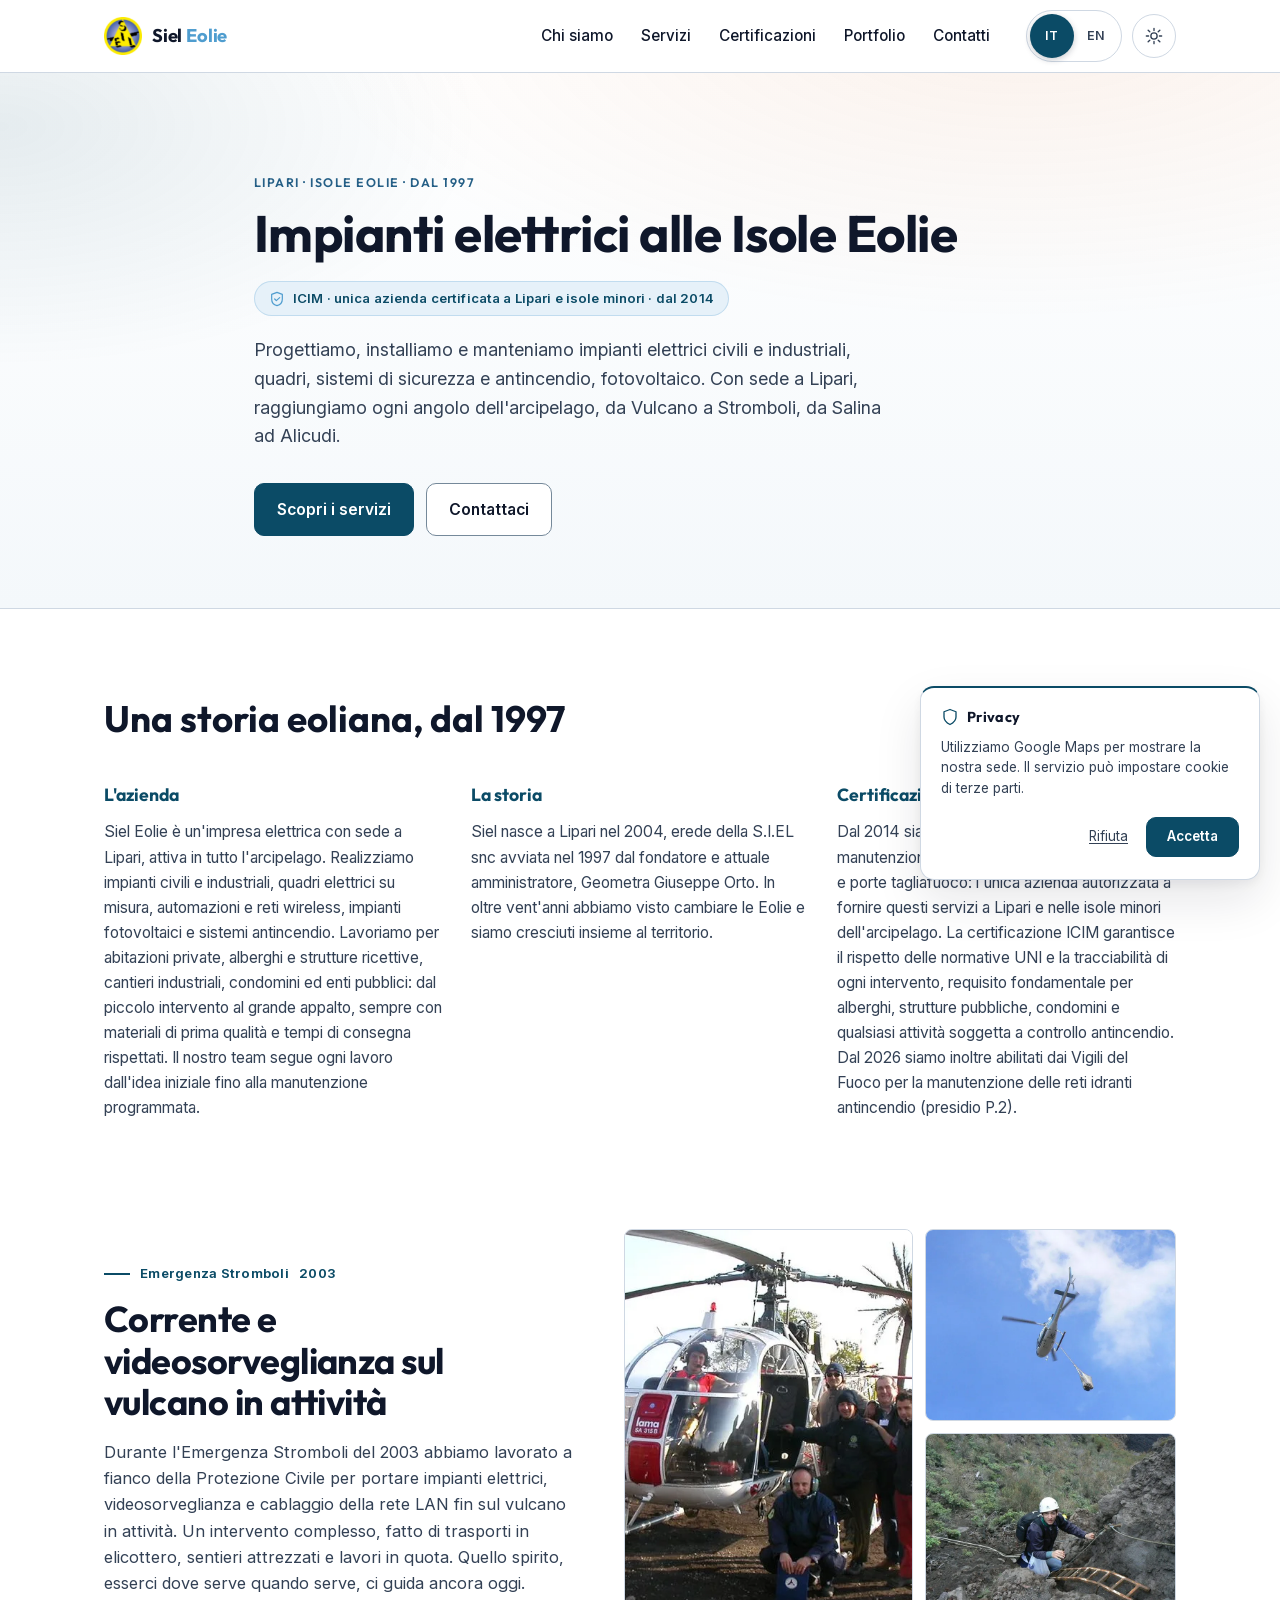
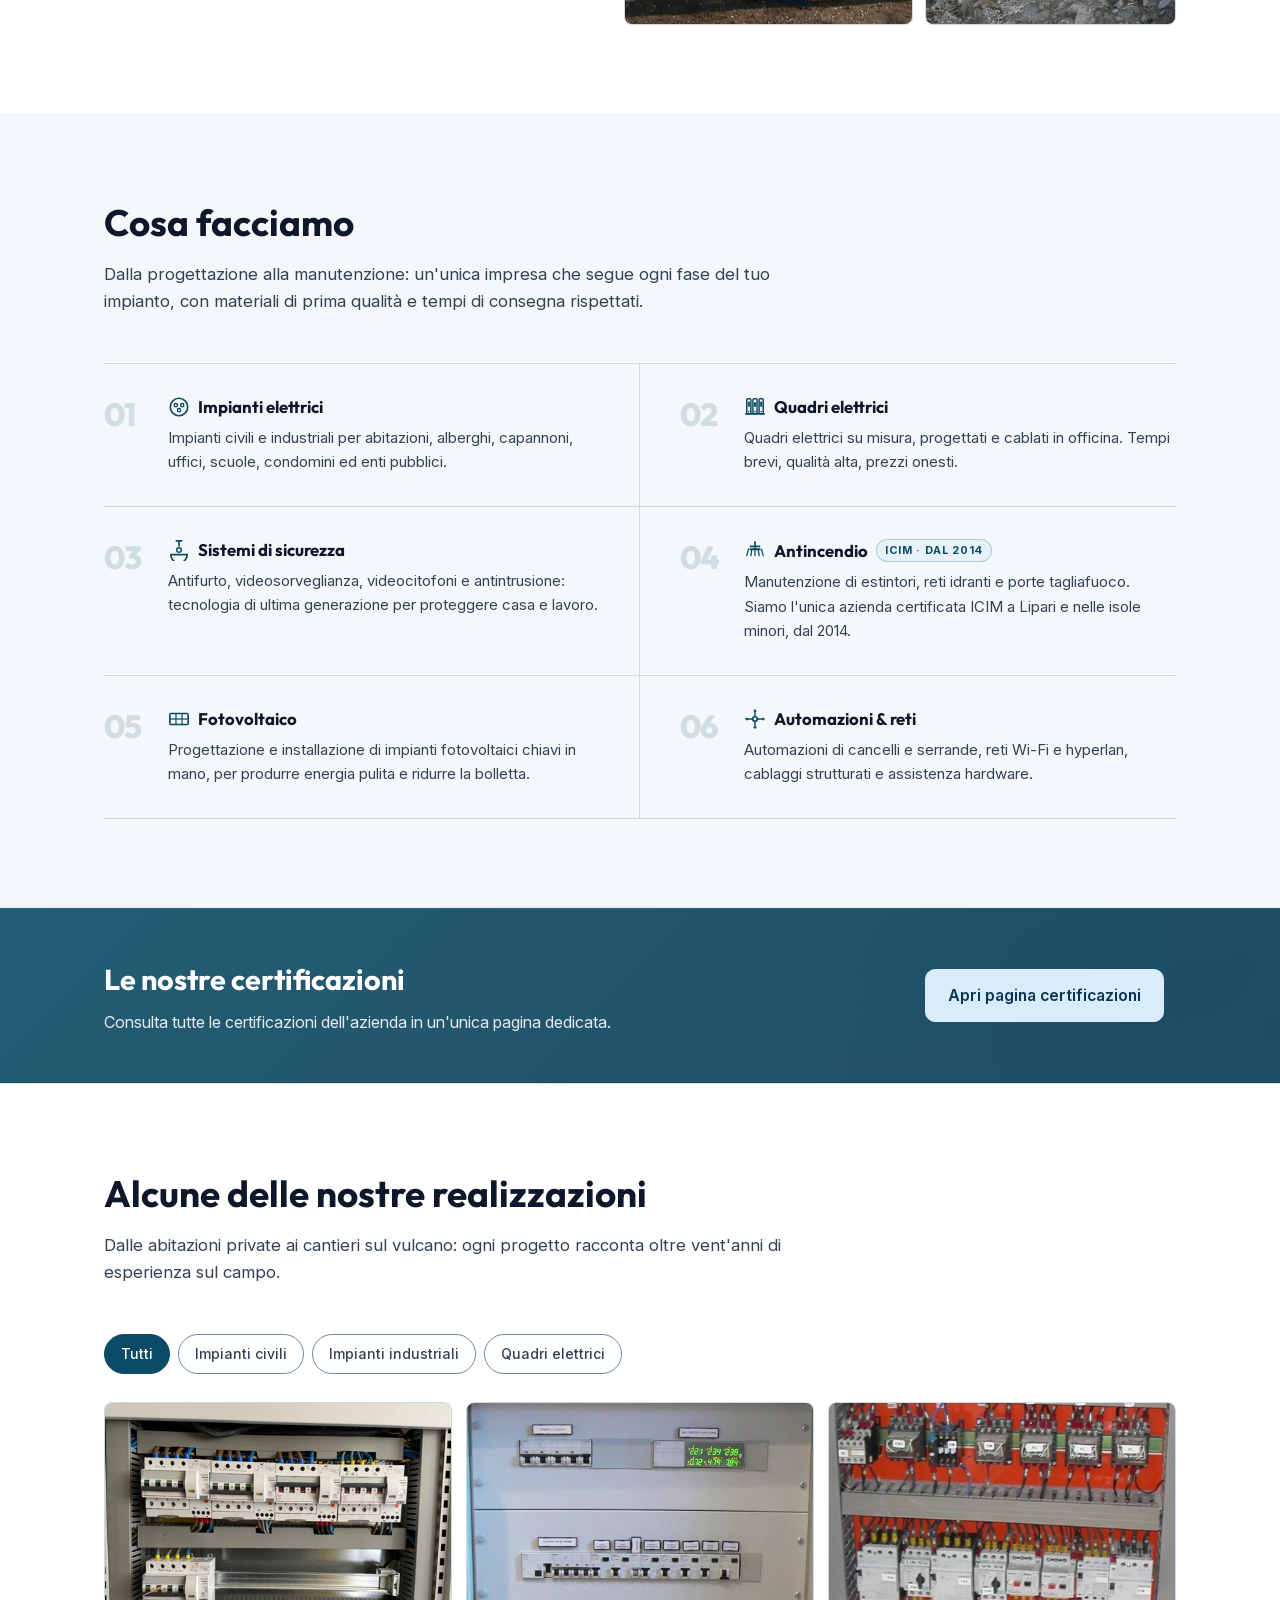
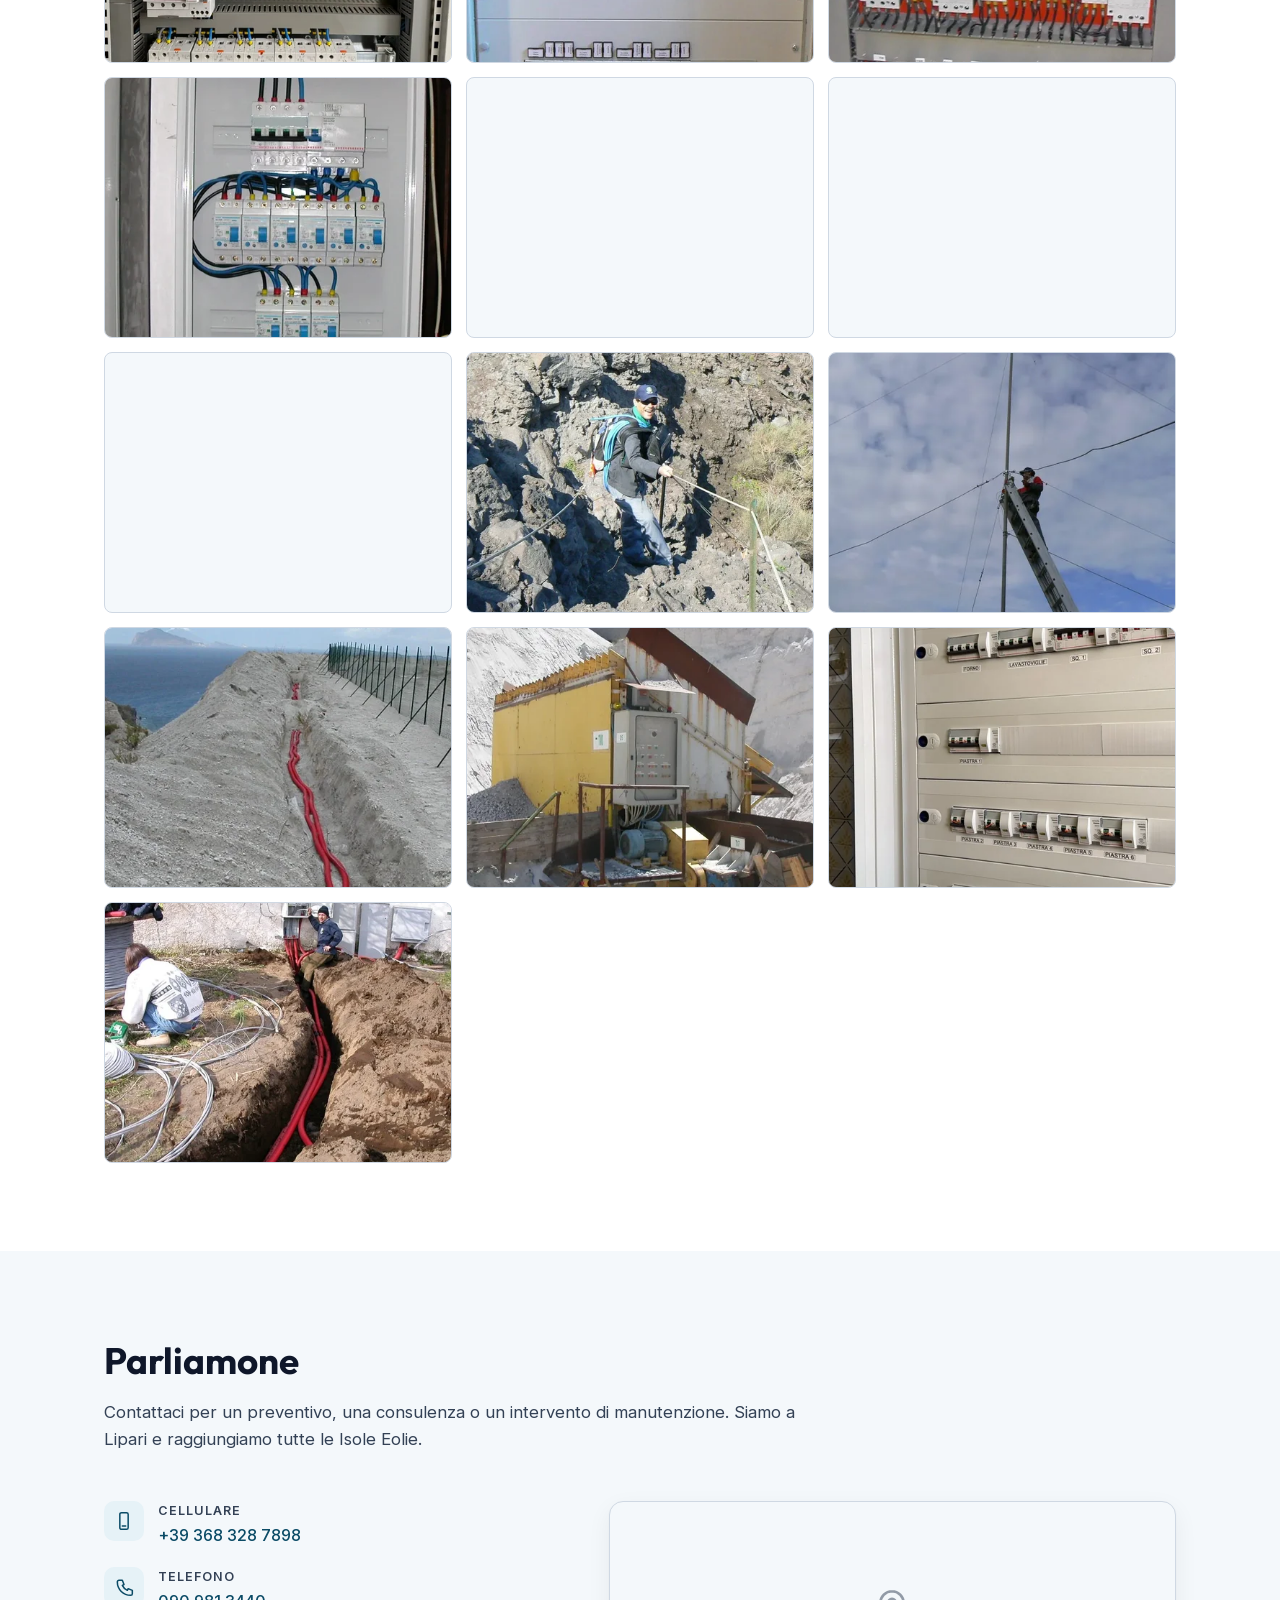
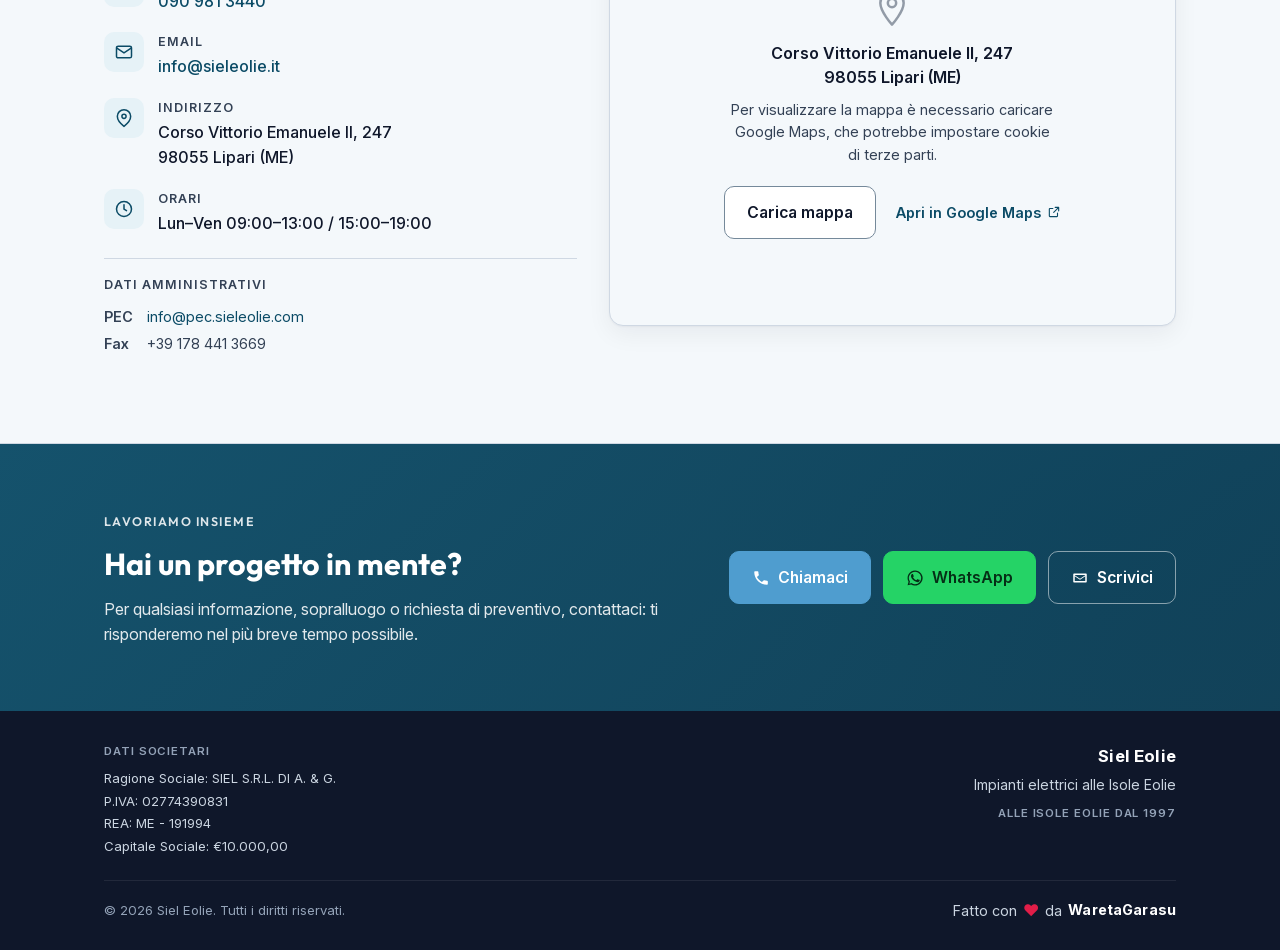
==== commit 324b92e0: "copy: reword VV.F. credential in company voice - Title "Tecnico manutentore qualificato" -> "Abilita" ====
--- a/index.html
+++ b/index.html
@@ -113,4 +113,4 @@
                 "description": "Qualifica ai sensi del D.M. 1 settembre 2021 per il presidio antincendio P.2, reti idranti"
             }
         ]
-    } </script> </head> <body> <a href="#mainContent" class="skip-link" data-i18n="a11y.skipToMain">Vai al contenuto principale</a> <noscript> <div class="noscript-banner"> <strong>JavaScript è disattivato.</strong> Alcune funzioni (cambio lingua, menu mobile, filtro portfolio) non sono disponibili. Contattaci direttamente: <a href="tel:+393683287898">+39 368 328 7898</a> · <a href="mailto:info@sieleolie.it">info@sieleolie.it</a> <br><strong>JavaScript is disabled.</strong> Some features (language toggle, mobile menu, portfolio filter) are unavailable. Contact us directly via phone or email. </div> </noscript> <header> <div class="container nav"> <a href="/" class="brand" aria-label="Siel Eolie, home"> <img alt="" src="/source/img/favicon.svg" height="38" width="38" aria-hidden="true" class="brand-mark"> <span class="brand-name">Siel <em>Eolie</em></span> </a> <button class="menu-toggle" aria-label="Apri menu" data-i18n-attr="aria-label:a11y.menuOpen" aria-controls="navLinks" aria-expanded="false"> <span class="menu-toggle-icon" aria-hidden="true"> <span></span> <span></span> <span></span> </span> </button> <nav aria-label="Navigazione principale" class="nav-links" id="navLinks"> <a href="#chi-siamo" data-i18n="nav.about">Chi siamo</a> <a href="#servizi" data-i18n="nav.services">Servizi</a> <a href="/certifications/" data-i18n="nav.certifications">Certificazioni</a> <a href="#portfolio" data-i18n="nav.portfolio">Portfolio</a> <a href="#contatti" data-i18n="nav.contact">Contatti</a> <div class="nav-controls"> <div class="lang-toggle" role="group" aria-label="Lingua / Language"> <button class="active" type="button" aria-pressed="true" data-lang="it">IT</button> <button type="button" aria-pressed="false" data-lang="en">EN</button> </div> <button class="theme-toggle" type="button" aria-pressed="false" aria-label="Cambia tema" data-i18n-attr="aria-label:a11y.themeToggle" id="themeToggle"> <span class="theme-toggle-icon" aria-hidden="true"> <svg height="18" viewBox="0 0 24 24" width="18" focusable="false" class="icon-sun"> <circle cx="12" cy="12" r="4.2" fill="none" stroke="currentColor" stroke-width="1.8"/> <path d="M12 1.8v3M12 19.2v3M1.8 12h3M19.2 12h3M4.2 4.2l2.2 2.2M17.6 17.6l2.2 2.2M4.2 19.8l2.2-2.2M17.6 6.4l2.2-2.2" fill="none" stroke="currentColor" stroke-width="1.8" stroke-linecap="round"/> </svg> <svg height="18" viewBox="0 0 24 24" width="18" focusable="false" class="icon-moon"> <path d="M20.3 14.1A8.6 8.6 0 1 1 9.9 3.7a7 7 0 1 0 10.4 10.4z" fill="none" stroke="currentColor" stroke-width="1.8" stroke-linejoin="round"/> </svg> </span> <span class="sr-only" data-i18n="theme.toggleLabel">Cambia tema</span> </button> </div> </nav> </div> </header> <main id="mainContent"> <section class="hero"> <div class="container hero-inner"> <p data-i18n="hero.eyebrow" class="eyebrow">Lipari · Isole Eolie · dal 1997</p> <h1 data-i18n="hero.title">Impianti elettrici alle Isole Eolie</h1> <p class="hero-badge"> <svg height="16" viewBox="0 0 24 24" width="16" aria-hidden="true" focusable="false"> <path d="M12 2 4 5v7c0 5 3.5 9 8 10 4.5-1 8-5 8-10V5l-8-3z" fill="none" stroke="currentColor" stroke-width="1.8" stroke-linejoin="round"/> <path d="m8.5 12 2.5 2.5L16 10" fill="none" stroke="currentColor" stroke-width="1.8" stroke-linecap="round" stroke-linejoin="round"/> </svg> <span data-i18n="hero.icimBadge">ICIM · unica azienda certificata a Lipari e isole minori · dal 2014</span> </p> <p data-i18n="hero.lead" class="hero-lead"> Progettiamo, installiamo e manteniamo impianti elettrici civili e industriali, quadri, sistemi di sicurezza e antincendio, fotovoltaico. Con sede a Lipari, raggiungiamo ogni angolo dell'arcipelago, da Vulcano a Stromboli, da Salina ad Alicudi. </p> <div class="hero-ctas"> <a href="#servizi" class="btn btn-primary" data-i18n="hero.ctaServices">Scopri i servizi</a> <a href="#contatti" class="btn btn-secondary" data-i18n="hero.ctaContact">Contattaci</a> </div> </div> </section> <section class="section" id="chi-siamo"> <div class="container"> <h2 data-i18n="about.title">Una storia eoliana, dal 1997</h2> <div class="about-grid"> <div class="about-block"> <h3 data-i18n="about.companyTitle">L'azienda</h3> <p data-i18n="about.companyBody"> Siel Eolie è un'impresa elettrica con sede a Lipari, attiva in tutto l'arcipelago. Realizziamo impianti civili e industriali, quadri elettrici su misura, automazioni e reti wireless, impianti fotovoltaici e sistemi antincendio. Lavoriamo per abitazioni private, alberghi e strutture ricettive, cantieri industriali, condomini ed enti pubblici: dal piccolo intervento al grande appalto, sempre con materiali di prima qualità e tempi di consegna rispettati. Il nostro team segue ogni lavoro dall'idea iniziale fino alla manutenzione programmata. </p> </div> <div class="about-block"> <h3 data-i18n="about.historyTitle">La storia</h3> <p data-i18n="about.historyBody"> Siel nasce a Lipari nel 2004, erede della S.I.EL snc avviata nel 1997 dal fondatore e attuale amministratore, Geometra Giuseppe Orto. In oltre vent'anni abbiamo visto cambiare le Eolie e siamo cresciuti insieme al territorio. </p> </div> <div class="about-block"> <h3 data-i18n="about.certTitle">Certificazioni</h3> <p data-i18n="about.certBody"> Dal 2014 siamo certificati ICIM per la manutenzione di impianti antincendio, reti idranti e porte tagliafuoco: l'unica azienda autorizzata a fornire questi servizi a Lipari e nelle isole minori dell'arcipelago. La certificazione ICIM garantisce il rispetto delle normative UNI e la tracciabilità di ogni intervento, requisito fondamentale per alberghi, strutture pubbliche, condomini e qualsiasi attività soggetta a controllo antincendio. Dal 2026 il nostro tecnico è inoltre qualificato dai Vigili del Fuoco per la manutenzione delle reti idranti antincendio (presidio P.2). </p> </div> </div> </div> </section> <section class="story" aria-labelledby="storyTitle"> <div class="container story-inner"> <div class="story-text"> <p class="story-marker"> <span data-i18n="story.marker">Emergenza Stromboli</span> <time datetime="2003">2003</time> </p> <h2 data-i18n="story.title" id="storyTitle" class="story-title">Corrente e videosorveglianza sul vulcano in attività</h2> <p data-i18n="story.body" class="story-body"> Durante l'Emergenza Stromboli del 2003 abbiamo lavorato a fianco della Protezione Civile per portare impianti elettrici, videosorveglianza e cablaggio della rete LAN fin sul vulcano in attività. Un intervento complesso, fatto di trasporti in elicottero, sentieri attrezzati e lavori in quota. Quello spirito, esserci dove serve quando serve, ci guida ancora oggi. </p> </div> <div class="story-figures" data-lightbox> <figure> <img alt="Squadra di lavoro con elicottero Lama SA 315B in quota" src="/source/img/portfolio/industriale_01.webp" height="550" width="720" decoding="async" loading="lazy"> </figure> <figure> <img alt="Elicottero in volo con carico sospeso per trasporto materiali" src="/source/img/portfolio/industriale_03.webp" height="550" width="720" decoding="async" loading="lazy"> </figure> <figure> <img alt="Tecnico in arrampicata con scala su terreno vulcanico" src="/source/img/portfolio/industriale_02.webp" height="550" width="720" decoding="async" loading="lazy"> </figure> </div> </div> </section> <section class="section section-soft" id="servizi"> <div class="container"> <h2 data-i18n="services.title">Cosa facciamo</h2> <p data-i18n="services.lead" class="section-lead"> Dalla progettazione alla manutenzione: un'unica impresa che segue ogni fase del tuo impianto, con materiali di prima qualità e tempi di consegna rispettati. </p> <div class="services-list"> <div class="service-item"> <span class="service-num" aria-hidden="true">01</span> <div class="service-body"> <div class="service-hd"> <svg height="22" viewBox="0 0 24 24" width="22" aria-hidden="true" focusable="false" class="service-icon-sm"><circle cx="12" cy="12" r="9.5" fill="none" stroke="currentColor" stroke-width="1.8"/><circle cx="8.5" cy="10" r="1.8" fill="none" stroke="currentColor" stroke-width="1.5"/><circle cx="15.5" cy="10" r="1.8" fill="none" stroke="currentColor" stroke-width="1.5"/><circle cx="12" cy="15.5" r="1.8" fill="none" stroke="currentColor" stroke-width="1.5"/></svg> <h3 data-i18n="services.electric.title">Impianti elettrici</h3> </div> <p data-i18n="services.electric.body">Impianti civili e industriali per abitazioni, alberghi, capannoni, uffici, scuole, condomini ed enti pubblici.</p> </div> </div> <div class="service-item"> <span class="service-num" aria-hidden="true">02</span> <div class="service-body"> <div class="service-hd"> <svg height="22" viewBox="0 0 24 24" width="22" aria-hidden="true" focusable="false" class="service-icon-sm"><path d="M2 19.5h20" fill="none" stroke="currentColor" stroke-width="1.8" stroke-linecap="round"/><rect fill="none" height="16.5" rx="1.2" stroke="currentColor" stroke-width="1.6" width="4.5" x="3" y="3"/><rect fill="none" height="16.5" rx="1.2" stroke="currentColor" stroke-width="1.6" width="4.5" x="9.75" y="3"/><rect fill="none" height="16.5" rx="1.2" stroke="currentColor" stroke-width="1.6" width="4.5" x="16.5" y="3"/><path d="M5.25 7v4" fill="none" stroke="currentColor" stroke-width="2.2" stroke-linecap="round"/><path d="M12 8v3" fill="none" stroke="currentColor" stroke-width="2.2" stroke-linecap="round"/><path d="M18.75 7v4" fill="none" stroke="currentColor" stroke-width="2.2" stroke-linecap="round"/><circle cx="5.25" cy="17" r="0.9" fill="currentColor"/><circle cx="12" cy="17" r="0.9" fill="currentColor"/><circle cx="18.75" cy="17" r="0.9" fill="currentColor"/></svg> <h3 data-i18n="services.panels.title">Quadri elettrici</h3> </div> <p data-i18n="services.panels.body">Quadri elettrici su misura, progettati e cablati in officina. Tempi brevi, qualità alta, prezzi onesti.</p> </div> </div> <div class="service-item"> <span class="service-num" aria-hidden="true">03</span> <div class="service-body"> <div class="service-hd"> <svg height="22" viewBox="0 0 24 24" width="22" aria-hidden="true" focusable="false" class="service-icon-sm"><path d="M9 2h6" fill="none" stroke="currentColor" stroke-width="1.8" stroke-linecap="round"/><path d="M12 2v5.5" fill="none" stroke="currentColor" stroke-width="1.8" stroke-linecap="round"/><path d="M3 17a9 9 0 0 0 18 0" fill="none" stroke="currentColor" stroke-width="1.8" stroke-linecap="round"/><path d="M3 17h18" fill="none" stroke="currentColor" stroke-width="1.8" stroke-linecap="round"/><circle cx="12" cy="12" r="2.5" fill="none" stroke="currentColor" stroke-width="1.6"/></svg> <h3 data-i18n="services.security.title">Sistemi di sicurezza</h3> </div> <p data-i18n="services.security.body">Antifurto, videosorveglianza, videocitofoni e antintrusione: tecnologia di ultima generazione per proteggere casa e lavoro.</p> </div> </div> <div class="service-item"> <span class="service-num" aria-hidden="true">04</span> <div class="service-body"> <div class="service-hd"> <svg height="22" viewBox="0 0 24 24" width="22" aria-hidden="true" focusable="false" class="service-icon-sm"><path d="M12 2v5" fill="none" stroke="currentColor" stroke-width="1.8" stroke-linecap="round"/><path d="M7 7h10" fill="none" stroke="currentColor" stroke-width="1.8" stroke-linecap="round"/><path d="M12 7v3" fill="none" stroke="currentColor" stroke-width="1.5" stroke-linecap="round"/><path d="M7 10h10" fill="none" stroke="currentColor" stroke-width="2.2" stroke-linecap="round"/><path d="M5 10L3 17M8.5 10L7.5 17M12 10v7M15.5 10L16.5 17M19 10L21 17" fill="none" stroke="currentColor" stroke-width="1.4" stroke-linecap="round"/></svg> <h3 data-i18n="services.fire.title">Antincendio</h3> <span class="service-icim-badge" data-i18n="services.fire.icimBadge">ICIM · dal 2014</span> </div> <p data-i18n="services.fire.body">Manutenzione di estintori, reti idranti e porte tagliafuoco. Siamo l'unica azienda certificata ICIM a Lipari e nelle isole minori, dal 2014.</p> </div> </div> <div class="service-item"> <span class="service-num" aria-hidden="true">05</span> <div class="service-body"> <div class="service-hd"> <svg height="22" viewBox="0 0 24 24" width="22" aria-hidden="true" focusable="false" class="service-icon-sm"><rect fill="none" height="12" rx="1.5" stroke="currentColor" stroke-width="1.8" width="20" x="2" y="6"/><path d="M8.7 6v12M15.3 6v12" fill="none" stroke="currentColor" stroke-width="1.3"/><path d="M2 12h20" fill="none" stroke="currentColor" stroke-width="1.3"/></svg> <h3 data-i18n="services.solar.title">Fotovoltaico</h3> </div> <p data-i18n="services.solar.body">Progettazione e installazione di impianti fotovoltaici chiavi in mano, per produrre energia pulita e ridurre la bolletta.</p> </div> </div> <div class="service-item"> <span class="service-num" aria-hidden="true">06</span> <div class="service-body"> <div class="service-hd"> <svg height="22" viewBox="0 0 24 24" width="22" aria-hidden="true" focusable="false" class="service-icon-sm"><circle cx="12" cy="12" r="2.5" fill="none" stroke="currentColor" stroke-width="1.8"/><path d="M12 9.5V4.5M14.5 12H19.5M12 14.5V19.5M9.5 12H4.5" fill="none" stroke="currentColor" stroke-width="1.5" stroke-linecap="round"/><circle cx="12" cy="3" r="1.5" fill="currentColor"/><circle cx="21" cy="12" r="1.5" fill="currentColor"/><circle cx="12" cy="21" r="1.5" fill="currentColor"/><circle cx="3" cy="12" r="1.5" fill="currentColor"/></svg> <h3 data-i18n="services.automation.title">Automazioni & reti</h3> </div> <p data-i18n="services.automation.body">Automazioni di cancelli e serrande, reti Wi-Fi e hyperlan, cablaggi strutturati e assistenza hardware.</p> </div> </div> </div> </div> </section> <section class="cert-promo-strip" aria-labelledby="certPromoTitle"> <div class="container"> <div class="cert-promo-inner"> <div class="cert-promo-text"> <h2 data-i18n="cert.homeTitle" id="certPromoTitle">Le nostre certificazioni</h2> <p data-i18n="cert.homeBody" class="cert-promo-body">Consulta tutte le certificazioni dell'azienda in un'unica pagina dedicata.</p> </div> <div class="cert-promo-actions"> <a href="/certifications/" class="btn btn-primary" data-i18n="cert.homeCta">Apri pagina certificazioni</a> </div> </div> </div> </section> <section class="section" id="portfolio"> <div class="container"> <h2 data-i18n="portfolio.title">Alcune delle nostre realizzazioni</h2> <p data-i18n="portfolio.lead" class="section-lead"> Dalle abitazioni private ai cantieri sul vulcano: ogni progetto racconta oltre vent'anni di esperienza sul campo. </p> <div class="portfolio-filters" role="group" aria-label="Filtri portfolio"> <button class="filter active" type="button" data-i18n="portfolio.tabs.all" aria-pressed="true" data-filter="all">Tutti</button> <button class="filter" type="button" data-i18n="portfolio.tabs.civile" aria-pressed="false" data-filter="civile">Impianti civili</button> <button class="filter" type="button" data-i18n="portfolio.tabs.industriale" aria-pressed="false" data-filter="industriale">Impianti industriali</button> <button class="filter" type="button" data-i18n="portfolio.tabs.quadro" aria-pressed="false" data-filter="quadro">Quadri elettrici</button> </div> <div class="portfolio-grid" data-lightbox> <figure class="portfolio-item" data-cat="quadro"> <img alt="Quadro elettrico BTicino moderno con multimetro e interruttori differenziali" src="/source/img/portfolio/quadro_01.webp" height="2048" width="1536" decoding="async" loading="lazy" sizes="(max-width: 560px) 100vw, (max-width: 960px) 50vw, 33vw" srcset="/source/img/portfolio/quadro_01-480.webp 480w, /source/img/portfolio/quadro_01-800.webp 800w, /source/img/portfolio/quadro_01.webp 1536w"> </figure> <figure class="portfolio-item" data-cat="quadro"> <img alt="Quadro di piano con multimetro contatore e interruttori etichettati" src="/source/img/portfolio/quadro_02.webp" height="550" width="720" decoding="async" loading="lazy" sizes="(max-width: 560px) 100vw, (max-width: 960px) 50vw, 33vw" srcset="/source/img/portfolio/quadro_02-480.webp 480w, /source/img/portfolio/quadro_02.webp 720w"> </figure> <figure class="portfolio-item" data-cat="quadro"> <img alt="Quadro industriale con teleruttori e relè su piastra rossa" src="/source/img/portfolio/quadro_03.webp" height="550" width="720" decoding="async" loading="lazy" sizes="(max-width: 560px) 100vw, (max-width: 960px) 50vw, 33vw" srcset="/source/img/portfolio/quadro_03-480.webp 480w, /source/img/portfolio/quadro_03.webp 720w"> </figure> <figure class="portfolio-item" data-cat="quadro"> <img alt="Quadro elettrico civile con interruttori differenziali" src="/source/img/portfolio/quadro_04.webp" height="550" width="720" decoding="async" loading="lazy" sizes="(max-width: 560px) 100vw, (max-width: 960px) 50vw, 33vw" srcset="/source/img/portfolio/quadro_04-480.webp 480w, /source/img/portfolio/quadro_04.webp 720w"> </figure> <figure class="portfolio-item" data-cat="industriale"> <img alt="Squadra di lavoro con elicottero Lama SA 315B in quota" src="/source/img/portfolio/industriale_01.webp" height="550" width="720" decoding="async" loading="lazy" sizes="(max-width: 560px) 100vw, (max-width: 960px) 50vw, 33vw" srcset="/source/img/portfolio/industriale_01-480.webp 480w, /source/img/portfolio/industriale_01.webp 720w"> </figure> <figure class="portfolio-item" data-cat="industriale"> <img alt="Tecnico in arrampicata con scala su terreno vulcanico" src="/source/img/portfolio/industriale_02.webp" height="550" width="720" decoding="async" loading="lazy" sizes="(max-width: 560px) 100vw, (max-width: 960px) 50vw, 33vw" srcset="/source/img/portfolio/industriale_02-480.webp 480w, /source/img/portfolio/industriale_02.webp 720w"> </figure> <figure class="portfolio-item" data-cat="industriale"> <img alt="Elicottero in volo con carico sospeso per trasporto materiali" src="/source/img/portfolio/industriale_03.webp" height="550" width="720" decoding="async" loading="lazy" sizes="(max-width: 560px) 100vw, (max-width: 960px) 50vw, 33vw" srcset="/source/img/portfolio/industriale_03-480.webp 480w, /source/img/portfolio/industriale_03.webp 720w"> </figure> <figure class="portfolio-item" data-cat="industriale"> <img alt="Tecnico su sentiero attrezzato con corde fisse su roccia vulcanica" src="/source/img/portfolio/industriale_04.webp" height="550" width="720" decoding="async" loading="lazy" sizes="(max-width: 560px) 100vw, (max-width: 960px) 50vw, 33vw" srcset="/source/img/portfolio/industriale_04-480.webp 480w, /source/img/portfolio/industriale_04.webp 720w"> </figure> <figure class="portfolio-item" data-cat="industriale"> <img alt="Intervento su antenna e palo radio con tiranti" src="/source/img/portfolio/industriale_05.webp" height="550" width="720" decoding="async" loading="lazy" sizes="(max-width: 560px) 100vw, (max-width: 960px) 50vw, 33vw" srcset="/source/img/portfolio/industriale_05-480.webp 480w, /source/img/portfolio/industriale_05.webp 720w"> </figure> <figure class="portfolio-item" data-cat="industriale"> <img alt="Posa cavi elettrici in trincea su costone con vista mare" src="/source/img/portfolio/industriale_06.webp" height="550" width="720" decoding="async" loading="lazy" sizes="(max-width: 560px) 100vw, (max-width: 960px) 50vw, 33vw" srcset="/source/img/portfolio/industriale_06-480.webp 480w, /source/img/portfolio/industriale_06.webp 720w"> </figure> <figure class="portfolio-item" data-cat="industriale"> <img alt="Impianto elettrico a servizio di cava e impianto di frantumazione" src="/source/img/portfolio/industriale_07.webp" height="550" width="720" decoding="async" loading="lazy" sizes="(max-width: 560px) 100vw, (max-width: 960px) 50vw, 33vw" srcset="/source/img/portfolio/industriale_07-480.webp 480w, /source/img/portfolio/industriale_07.webp 720w"> </figure> <figure class="portfolio-item" data-cat="civile"> <img alt="Quadro elettrico residenziale BTicino con circuiti etichettati (forno, lavastoviglie, piastra, luci)" src="/source/img/portfolio/civile_01.webp" height="2048" width="1152" decoding="async" loading="lazy" sizes="(max-width: 560px) 100vw, (max-width: 960px) 50vw, 33vw" srcset="/source/img/portfolio/civile_01-480.webp 480w, /source/img/portfolio/civile_01-800.webp 800w, /source/img/portfolio/civile_01.webp 1152w"> </figure> <figure class="portfolio-item" data-cat="civile"> <img alt="Scavo e posa cavi elettrici di alimentazione edificio residenziale" src="/source/img/portfolio/civile_02.webp" height="550" width="720" decoding="async" loading="lazy" sizes="(max-width: 560px) 100vw, (max-width: 960px) 50vw, 33vw" srcset="/source/img/portfolio/civile_02-480.webp 480w, /source/img/portfolio/civile_02.webp 720w"> </figure> </div> </div> </section> <section class="section section-soft" id="contatti"> <div class="container"> <h2 data-i18n="contact.title">Parliamone</h2> <p data-i18n="contact.lead" class="section-lead"> Contattaci per un preventivo, una consulenza o un intervento di manutenzione. Siamo a Lipari e raggiungiamo tutte le Isole Eolie. </p> <div class="contact-grid"> <div class="contact-details"> <ul class="contact-info"> <li> <div class="ci-icon" aria-hidden="true"> <svg height="20" viewBox="0 0 24 24" width="20" aria-hidden="true" focusable="false"><rect fill="none" height="20" rx="2" stroke="currentColor" stroke-width="1.8" width="10" x="7" y="2"/><path d="M10 18h4" stroke="currentColor" stroke-width="1.8" stroke-linecap="round"/></svg> </div> <div> <div class="ci-label" data-i18n="contact.phoneLabel">Cellulare</div> <div class="ci-value"><a href="tel:+393683287898">+39 368 328 7898</a></div> </div> </li> <li> <div class="ci-icon" aria-hidden="true"> <svg height="20" viewBox="0 0 24 24" width="20" aria-hidden="true" focusable="false"><path d="M6 4h4l2 5-2 1a12 12 0 0 0 6 6l1-2 5 2v4a2 2 0 0 1-2 2A16 16 0 0 1 4 6a2 2 0 0 1 2-2z" fill="none" stroke="currentColor" stroke-width="1.8" stroke-linejoin="round"/></svg> </div> <div> <div class="ci-label" data-i18n="contact.phoneFixedLabel">Telefono</div> <div class="ci-value"><a href="tel:+390909813440">090 981 3440</a></div> </div> </li> <li> <div class="ci-icon" aria-hidden="true"> <svg height="20" viewBox="0 0 24 24" width="20" aria-hidden="true" focusable="false"><rect fill="none" height="14" rx="2" stroke="currentColor" stroke-width="1.8" width="18" x="3" y="5"/><path d="m3 7 9 6 9-6" fill="none" stroke="currentColor" stroke-width="1.8"/></svg> </div> <div> <div class="ci-label">Email</div> <div class="ci-value"><a href="mailto:info@sieleolie.it">info@sieleolie.it</a></div> </div> </li> <li> <div class="ci-icon" aria-hidden="true"> <svg height="20" viewBox="0 0 24 24" width="20" aria-hidden="true" focusable="false"><path d="M12 2a8 8 0 0 0-8 8c0 6 8 12 8 12s8-6 8-12a8 8 0 0 0-8-8z" fill="none" stroke="currentColor" stroke-width="1.8"/><circle cx="12" cy="10" r="2.5" fill="none" stroke="currentColor" stroke-width="1.8"/></svg> </div> <div> <div class="ci-label" data-i18n="contact.addressLabel">Indirizzo</div> <div class="ci-value">Corso Vittorio Emanuele II, 247<br>98055 Lipari (ME)</div> </div> </li> <li> <div class="ci-icon" aria-hidden="true"> <svg height="20" viewBox="0 0 24 24" width="20" aria-hidden="true" focusable="false"><circle cx="12" cy="12" r="9" fill="none" stroke="currentColor" stroke-width="1.8"/><path d="M12 7v5l3 2" fill="none" stroke="currentColor" stroke-width="1.8" stroke-linecap="round"/></svg> </div> <div> <div class="ci-label" data-i18n="contact.hoursLabel">Orari</div> <div class="ci-value" data-i18n="contact.hoursValue">Lun–Ven 09:00–13:00 / 15:00–19:00</div> </div> </li> </ul> <div class="contact-admin"> <p data-i18n="contact.adminTitle" class="contact-admin-title">Dati amministrativi</p> <dl> <dt>PEC</dt> <dd><a href="mailto:info@pec.sieleolie.com">info@pec.sieleolie.com</a></dd> <dt>Fax</dt> <dd>+39 178 441 3669</dd> </dl> </div> </div> <div class="map-consent map-wrapper" id="mapWrapper" data-map-src="https://www.google.com/maps?q=Corso+Vittorio+Emanuele+II+247,+98055+Lipari+ME&output=embed"> <div class="map-consent-inner"> <svg height="40" viewBox="0 0 24 24" width="40" aria-hidden="true" class="map-consent-icon" fill="none" stroke="currentColor" stroke-linecap="round" stroke-linejoin="round" stroke-width="1.5"><path d="M12 2C8.13 2 5 5.13 5 9c0 5.25 7 13 7 13s7-7.75 7-13c0-3.87-3.13-7-7-7z"/><circle cx="12" cy="9" r="2.5"/></svg> <p class="map-consent-address">Corso Vittorio Emanuele II, 247<br>98055 Lipari (ME)</p> <p data-i18n="contact.mapConsentText" class="map-consent-text">Per visualizzare la mappa è necessario caricare Google Maps, che potrebbe impostare cookie di terze parti.</p> <div class="map-consent-actions"> <button class="btn btn-secondary" type="button" data-i18n="contact.mapConsentBtn" id="mapConsentBtn">Carica mappa</button> <a href="https://www.google.com/maps/search/?api=1&query=Corso%20Vittorio%20Emanuele%20II%20247%2C%2098055%20Lipari%20ME" class="map-consent-link" rel="noopener" target="_blank"> <span data-i18n="contact.mapOpenExternal">Apri in Google Maps</span> <svg height="14" viewBox="0 0 24 24" width="14" aria-hidden="true" focusable="false"><path d="M14 4h6v6M20 4l-8.5 8.5M18 14v5a1 1 0 0 1-1 1H5a1 1 0 0 1-1-1V7a1 1 0 0 1 1-1h5" fill="none" stroke="currentColor" stroke-width="1.9" stroke-linecap="round" stroke-linejoin="round"/></svg> </a> </div> </div> </div> </div> </div> </section> <section class="cta-strip" aria-labelledby="ctaTitle"> <div class="container cta-inner"> <div class="cta-text"> <p data-i18n="cta.eyebrow" class="eyebrow cta-eyebrow">Lavoriamo insieme</p> <h2 data-i18n="cta.title" id="ctaTitle">Hai un progetto in mente?</h2> <p data-i18n="cta.body" class="cta-body">Per qualsiasi informazione, sopralluogo o richiesta di preventivo, contattaci: ti risponderemo nel più breve tempo possibile.</p> </div> <div class="cta-actions"> <a href="tel:+390909813440" class="btn btn-primary"> <svg height="18" viewBox="0 0 24 24" width="18" aria-hidden="true" focusable="false"> <path d="M6.6 10.8c1.4 2.8 3.8 5.1 6.6 6.6l2.2-2.2c.3-.3.7-.4 1-.3 1.2.4 2.4.6 3.7.6.5 0 1 .4 1 1V20c0 .6-.5 1-1 1C10.6 21 3 13.4 3 4c0-.5.4-1 1-1h3.5c.6 0 1 .4 1 1 0 1.3.2 2.5.6 3.7.1.3 0 .7-.3 1l-2.2 2.1z" fill="currentColor"/> </svg> <span data-i18n="cta.phone">Chiamaci</span> </a> <a href="https://wa.me/393683287898" class="btn btn-whatsapp" aria-label="WhatsApp" rel="noopener" target="_blank"> <svg height="18" viewBox="0 0 24 24" width="18" aria-hidden="true" focusable="false"> <path d="M17.5 14.4c-.3-.1-1.7-.8-2-.9-.3-.1-.4-.1-.6.1-.2.3-.7.9-.9 1.1-.2.2-.3.2-.6.1-.3-.1-1.2-.4-2.3-1.4-.8-.8-1.4-1.7-1.6-2-.2-.3 0-.5.1-.6.1-.1.3-.3.4-.5.1-.2.2-.3.3-.5.1-.2 0-.4 0-.5-.1-.1-.6-1.5-.8-2-.2-.5-.4-.5-.6-.5h-.5c-.2 0-.5.1-.7.3-.3.3-1 1-1 2.4s1 2.8 1.1 3c.1.1 2 3.1 4.9 4.3.7.3 1.2.5 1.6.6.7.2 1.3.2 1.8.1.6-.1 1.7-.7 2-1.4.2-.7.2-1.2.2-1.4-.1-.2-.3-.2-.6-.3zM12 2a10 10 0 0 0-8.6 15l-1.3 4.7 4.8-1.2A10 10 0 1 0 12 2zm0 18.2a8.2 8.2 0 0 1-4.2-1.2l-.3-.2-3 .8.8-2.9-.2-.3A8.2 8.2 0 1 1 12 20.2z" fill="currentColor"/> </svg> <span data-i18n="cta.whatsapp">WhatsApp</span> </a> <a href="mailto:info@sieleolie.it" class="btn btn-secondary"> <svg height="18" viewBox="0 0 24 24" width="18" aria-hidden="true" focusable="false"> <path d="M4 6h16c.6 0 1 .4 1 1v10c0 .6-.4 1-1 1H4c-.6 0-1-.4-1-1V7c0-.6.4-1 1-1zm1 2v.4l7 4.6 7-4.6V8H5zm14 1.8l-6.5 4.3a1 1 0 0 1-1 0L5 9.8V16h14V9.8z" fill="currentColor"/> </svg> <span data-i18n="cta.email">Scrivici</span> </a> </div> </div> </section> </main> <footer> <div class="container footer-content"> <div class="footer-top"> <div class="footer-legal"> <p data-i18n="footer.legalTitle" class="footer-legal-title">Dati societari</p> <p data-i18n="footer.legalCompany" class="footer-legal-item">Ragione Sociale: SIEL S.R.L. DI A. & G.</p> <p data-i18n="footer.legalVat" class="footer-legal-item">P.IVA: 02774390831</p> <p data-i18n="footer.legalRea" class="footer-legal-item">REA: ME - 191994</p> <p data-i18n="footer.legalCapital" class="footer-legal-item">Capitale Sociale: €10.000,00</p> </div> <div class="footer-brand"> <p class="footer-brand-name"><strong data-i18n="brand.name">Siel Eolie</strong></p> <p data-i18n="footer.tagline" class="footer-brand-tagline">Impianti elettrici alle Isole Eolie</p> <p data-i18n="footer.since" class="footer-brand-since">Alle Isole Eolie dal 1997</p> </div> </div> <div class="footer-bottom"> <div class="footer-copy"> © <span id="year"></span> <span data-i18n="brand.name">Siel Eolie</span>. <span data-i18n="footer.rights">Tutti i diritti riservati.</span> <button class="cookie-reset" type="button" data-i18n="cookie.manage" id="cookieReset" hidden>Gestisci cookie</button> </div> <div class="footer-signature"> <span data-i18n="footer.built">Fatto con</span> <span class="heart" aria-hidden="true">❤️</span> <span data-i18n="footer.builtBy">da</span> <a href="https://waretagarasu.com" class="signature-link" aria-label="WaretaGarasu, portfolio" rel="noopener author" target="_blank"><strong class="signature">WaretaGarasu</strong></a> </div> </div> </div> </footer> <button class="to-top" type="button" id="toTop" aria-label="Torna su" data-i18n-attr="aria-label:a11y.toTop" hidden> <svg height="20" viewBox="0 0 24 24" width="20" aria-hidden="true" focusable="false"> <path d="M12 5l-7 7h4v7h6v-7h4z" fill="currentColor"/> </svg> </button> <dialog aria-label="Portfolio immagine ingrandita" class="lightbox" id="lightbox"> <div class="lightbox-inner"> <img alt="" src="" class="lightbox-img"> <p class="lightbox-caption"></p> </div> <button class="lightbox-close" type="button" aria-label="Chiudi">×</button> <div class="lightbox-nav"> <button class="lightbox-prev" type="button" aria-label="Immagine precedente">←</button> <button class="lightbox-next" type="button" aria-label="Immagine successiva">→</button> </div> </dialog> <div class="cookie-banner" role="region" aria-labelledby="cookieBannerTitle" hidden id="cookieBanner"> <div class="cookie-header"> <svg height="18" viewBox="0 0 24 24" width="18" aria-hidden="true" class="cookie-icon" fill="none" stroke="currentColor" stroke-linecap="round" stroke-linejoin="round" stroke-width="1.75"><path d="M12 22s8-4 8-10V5l-8-3-8 3v7c0 6 8 10 8 10z"/></svg> <span class="cookie-title" data-i18n="cookie.title" id="cookieBannerTitle">Privacy</span> </div> <p data-i18n="cookie.text" class="cookie-text">Utilizziamo Google Maps per mostrare la nostra sede. Il servizio può impostare cookie di terze parti.</p> <div class="cookie-actions"> <button class="cookie-decline" type="button" data-i18n="cookie.decline" id="cookieDecline">Rifiuta</button> <button class="btn btn-primary" type="button" data-i18n="cookie.accept" id="cookieAccept">Accetta</button> </div> </div> <script src="/source/script.min.js"></script> </body> </html> +    } </script> </head> <body> <a href="#mainContent" class="skip-link" data-i18n="a11y.skipToMain">Vai al contenuto principale</a> <noscript> <div class="noscript-banner"> <strong>JavaScript è disattivato.</strong> Alcune funzioni (cambio lingua, menu mobile, filtro portfolio) non sono disponibili. Contattaci direttamente: <a href="tel:+393683287898">+39 368 328 7898</a> · <a href="mailto:info@sieleolie.it">info@sieleolie.it</a> <br><strong>JavaScript is disabled.</strong> Some features (language toggle, mobile menu, portfolio filter) are unavailable. Contact us directly via phone or email. </div> </noscript> <header> <div class="container nav"> <a href="/" class="brand" aria-label="Siel Eolie, home"> <img alt="" src="/source/img/favicon.svg" height="38" width="38" aria-hidden="true" class="brand-mark"> <span class="brand-name">Siel <em>Eolie</em></span> </a> <button class="menu-toggle" aria-label="Apri menu" data-i18n-attr="aria-label:a11y.menuOpen" aria-controls="navLinks" aria-expanded="false"> <span class="menu-toggle-icon" aria-hidden="true"> <span></span> <span></span> <span></span> </span> </button> <nav aria-label="Navigazione principale" class="nav-links" id="navLinks"> <a href="#chi-siamo" data-i18n="nav.about">Chi siamo</a> <a href="#servizi" data-i18n="nav.services">Servizi</a> <a href="/certifications/" data-i18n="nav.certifications">Certificazioni</a> <a href="#portfolio" data-i18n="nav.portfolio">Portfolio</a> <a href="#contatti" data-i18n="nav.contact">Contatti</a> <div class="nav-controls"> <div class="lang-toggle" role="group" aria-label="Lingua / Language"> <button class="active" type="button" aria-pressed="true" data-lang="it">IT</button> <button type="button" aria-pressed="false" data-lang="en">EN</button> </div> <button class="theme-toggle" type="button" aria-pressed="false" aria-label="Cambia tema" data-i18n-attr="aria-label:a11y.themeToggle" id="themeToggle"> <span class="theme-toggle-icon" aria-hidden="true"> <svg height="18" viewBox="0 0 24 24" width="18" focusable="false" class="icon-sun"> <circle cx="12" cy="12" r="4.2" fill="none" stroke="currentColor" stroke-width="1.8"/> <path d="M12 1.8v3M12 19.2v3M1.8 12h3M19.2 12h3M4.2 4.2l2.2 2.2M17.6 17.6l2.2 2.2M4.2 19.8l2.2-2.2M17.6 6.4l2.2-2.2" fill="none" stroke="currentColor" stroke-width="1.8" stroke-linecap="round"/> </svg> <svg height="18" viewBox="0 0 24 24" width="18" focusable="false" class="icon-moon"> <path d="M20.3 14.1A8.6 8.6 0 1 1 9.9 3.7a7 7 0 1 0 10.4 10.4z" fill="none" stroke="currentColor" stroke-width="1.8" stroke-linejoin="round"/> </svg> </span> <span class="sr-only" data-i18n="theme.toggleLabel">Cambia tema</span> </button> </div> </nav> </div> </header> <main id="mainContent"> <section class="hero"> <div class="container hero-inner"> <p data-i18n="hero.eyebrow" class="eyebrow">Lipari · Isole Eolie · dal 1997</p> <h1 data-i18n="hero.title">Impianti elettrici alle Isole Eolie</h1> <p class="hero-badge"> <svg height="16" viewBox="0 0 24 24" width="16" aria-hidden="true" focusable="false"> <path d="M12 2 4 5v7c0 5 3.5 9 8 10 4.5-1 8-5 8-10V5l-8-3z" fill="none" stroke="currentColor" stroke-width="1.8" stroke-linejoin="round"/> <path d="m8.5 12 2.5 2.5L16 10" fill="none" stroke="currentColor" stroke-width="1.8" stroke-linecap="round" stroke-linejoin="round"/> </svg> <span data-i18n="hero.icimBadge">ICIM · unica azienda certificata a Lipari e isole minori · dal 2014</span> </p> <p data-i18n="hero.lead" class="hero-lead"> Progettiamo, installiamo e manteniamo impianti elettrici civili e industriali, quadri, sistemi di sicurezza e antincendio, fotovoltaico. Con sede a Lipari, raggiungiamo ogni angolo dell'arcipelago, da Vulcano a Stromboli, da Salina ad Alicudi. </p> <div class="hero-ctas"> <a href="#servizi" class="btn btn-primary" data-i18n="hero.ctaServices">Scopri i servizi</a> <a href="#contatti" class="btn btn-secondary" data-i18n="hero.ctaContact">Contattaci</a> </div> </div> </section> <section class="section" id="chi-siamo"> <div class="container"> <h2 data-i18n="about.title">Una storia eoliana, dal 1997</h2> <div class="about-grid"> <div class="about-block"> <h3 data-i18n="about.companyTitle">L'azienda</h3> <p data-i18n="about.companyBody"> Siel Eolie è un'impresa elettrica con sede a Lipari, attiva in tutto l'arcipelago. Realizziamo impianti civili e industriali, quadri elettrici su misura, automazioni e reti wireless, impianti fotovoltaici e sistemi antincendio. Lavoriamo per abitazioni private, alberghi e strutture ricettive, cantieri industriali, condomini ed enti pubblici: dal piccolo intervento al grande appalto, sempre con materiali di prima qualità e tempi di consegna rispettati. Il nostro team segue ogni lavoro dall'idea iniziale fino alla manutenzione programmata. </p> </div> <div class="about-block"> <h3 data-i18n="about.historyTitle">La storia</h3> <p data-i18n="about.historyBody"> Siel nasce a Lipari nel 2004, erede della S.I.EL snc avviata nel 1997 dal fondatore e attuale amministratore, Geometra Giuseppe Orto. In oltre vent'anni abbiamo visto cambiare le Eolie e siamo cresciuti insieme al territorio. </p> </div> <div class="about-block"> <h3 data-i18n="about.certTitle">Certificazioni</h3> <p data-i18n="about.certBody"> Dal 2014 siamo certificati ICIM per la manutenzione di impianti antincendio, reti idranti e porte tagliafuoco: l'unica azienda autorizzata a fornire questi servizi a Lipari e nelle isole minori dell'arcipelago. La certificazione ICIM garantisce il rispetto delle normative UNI e la tracciabilità di ogni intervento, requisito fondamentale per alberghi, strutture pubbliche, condomini e qualsiasi attività soggetta a controllo antincendio. Dal 2026 siamo inoltre abilitati dai Vigili del Fuoco per la manutenzione delle reti idranti antincendio (presidio P.2). </p> </div> </div> </div> </section> <section class="story" aria-labelledby="storyTitle"> <div class="container story-inner"> <div class="story-text"> <p class="story-marker"> <span data-i18n="story.marker">Emergenza Stromboli</span> <time datetime="2003">2003</time> </p> <h2 data-i18n="story.title" id="storyTitle" class="story-title">Corrente e videosorveglianza sul vulcano in attività</h2> <p data-i18n="story.body" class="story-body"> Durante l'Emergenza Stromboli del 2003 abbiamo lavorato a fianco della Protezione Civile per portare impianti elettrici, videosorveglianza e cablaggio della rete LAN fin sul vulcano in attività. Un intervento complesso, fatto di trasporti in elicottero, sentieri attrezzati e lavori in quota. Quello spirito, esserci dove serve quando serve, ci guida ancora oggi. </p> </div> <div class="story-figures" data-lightbox> <figure> <img alt="Squadra di lavoro con elicottero Lama SA 315B in quota" src="/source/img/portfolio/industriale_01.webp" height="550" width="720" decoding="async" loading="lazy"> </figure> <figure> <img alt="Elicottero in volo con carico sospeso per trasporto materiali" src="/source/img/portfolio/industriale_03.webp" height="550" width="720" decoding="async" loading="lazy"> </figure> <figure> <img alt="Tecnico in arrampicata con scala su terreno vulcanico" src="/source/img/portfolio/industriale_02.webp" height="550" width="720" decoding="async" loading="lazy"> </figure> </div> </div> </section> <section class="section section-soft" id="servizi"> <div class="container"> <h2 data-i18n="services.title">Cosa facciamo</h2> <p data-i18n="services.lead" class="section-lead"> Dalla progettazione alla manutenzione: un'unica impresa che segue ogni fase del tuo impianto, con materiali di prima qualità e tempi di consegna rispettati. </p> <div class="services-list"> <div class="service-item"> <span class="service-num" aria-hidden="true">01</span> <div class="service-body"> <div class="service-hd"> <svg height="22" viewBox="0 0 24 24" width="22" aria-hidden="true" focusable="false" class="service-icon-sm"><circle cx="12" cy="12" r="9.5" fill="none" stroke="currentColor" stroke-width="1.8"/><circle cx="8.5" cy="10" r="1.8" fill="none" stroke="currentColor" stroke-width="1.5"/><circle cx="15.5" cy="10" r="1.8" fill="none" stroke="currentColor" stroke-width="1.5"/><circle cx="12" cy="15.5" r="1.8" fill="none" stroke="currentColor" stroke-width="1.5"/></svg> <h3 data-i18n="services.electric.title">Impianti elettrici</h3> </div> <p data-i18n="services.electric.body">Impianti civili e industriali per abitazioni, alberghi, capannoni, uffici, scuole, condomini ed enti pubblici.</p> </div> </div> <div class="service-item"> <span class="service-num" aria-hidden="true">02</span> <div class="service-body"> <div class="service-hd"> <svg height="22" viewBox="0 0 24 24" width="22" aria-hidden="true" focusable="false" class="service-icon-sm"><path d="M2 19.5h20" fill="none" stroke="currentColor" stroke-width="1.8" stroke-linecap="round"/><rect fill="none" height="16.5" rx="1.2" stroke="currentColor" stroke-width="1.6" width="4.5" x="3" y="3"/><rect fill="none" height="16.5" rx="1.2" stroke="currentColor" stroke-width="1.6" width="4.5" x="9.75" y="3"/><rect fill="none" height="16.5" rx="1.2" stroke="currentColor" stroke-width="1.6" width="4.5" x="16.5" y="3"/><path d="M5.25 7v4" fill="none" stroke="currentColor" stroke-width="2.2" stroke-linecap="round"/><path d="M12 8v3" fill="none" stroke="currentColor" stroke-width="2.2" stroke-linecap="round"/><path d="M18.75 7v4" fill="none" stroke="currentColor" stroke-width="2.2" stroke-linecap="round"/><circle cx="5.25" cy="17" r="0.9" fill="currentColor"/><circle cx="12" cy="17" r="0.9" fill="currentColor"/><circle cx="18.75" cy="17" r="0.9" fill="currentColor"/></svg> <h3 data-i18n="services.panels.title">Quadri elettrici</h3> </div> <p data-i18n="services.panels.body">Quadri elettrici su misura, progettati e cablati in officina. Tempi brevi, qualità alta, prezzi onesti.</p> </div> </div> <div class="service-item"> <span class="service-num" aria-hidden="true">03</span> <div class="service-body"> <div class="service-hd"> <svg height="22" viewBox="0 0 24 24" width="22" aria-hidden="true" focusable="false" class="service-icon-sm"><path d="M9 2h6" fill="none" stroke="currentColor" stroke-width="1.8" stroke-linecap="round"/><path d="M12 2v5.5" fill="none" stroke="currentColor" stroke-width="1.8" stroke-linecap="round"/><path d="M3 17a9 9 0 0 0 18 0" fill="none" stroke="currentColor" stroke-width="1.8" stroke-linecap="round"/><path d="M3 17h18" fill="none" stroke="currentColor" stroke-width="1.8" stroke-linecap="round"/><circle cx="12" cy="12" r="2.5" fill="none" stroke="currentColor" stroke-width="1.6"/></svg> <h3 data-i18n="services.security.title">Sistemi di sicurezza</h3> </div> <p data-i18n="services.security.body">Antifurto, videosorveglianza, videocitofoni e antintrusione: tecnologia di ultima generazione per proteggere casa e lavoro.</p> </div> </div> <div class="service-item"> <span class="service-num" aria-hidden="true">04</span> <div class="service-body"> <div class="service-hd"> <svg height="22" viewBox="0 0 24 24" width="22" aria-hidden="true" focusable="false" class="service-icon-sm"><path d="M12 2v5" fill="none" stroke="currentColor" stroke-width="1.8" stroke-linecap="round"/><path d="M7 7h10" fill="none" stroke="currentColor" stroke-width="1.8" stroke-linecap="round"/><path d="M12 7v3" fill="none" stroke="currentColor" stroke-width="1.5" stroke-linecap="round"/><path d="M7 10h10" fill="none" stroke="currentColor" stroke-width="2.2" stroke-linecap="round"/><path d="M5 10L3 17M8.5 10L7.5 17M12 10v7M15.5 10L16.5 17M19 10L21 17" fill="none" stroke="currentColor" stroke-width="1.4" stroke-linecap="round"/></svg> <h3 data-i18n="services.fire.title">Antincendio</h3> <span class="service-icim-badge" data-i18n="services.fire.icimBadge">ICIM · dal 2014</span> </div> <p data-i18n="services.fire.body">Manutenzione di estintori, reti idranti e porte tagliafuoco. Siamo l'unica azienda certificata ICIM a Lipari e nelle isole minori, dal 2014.</p> </div> </div> <div class="service-item"> <span class="service-num" aria-hidden="true">05</span> <div class="service-body"> <div class="service-hd"> <svg height="22" viewBox="0 0 24 24" width="22" aria-hidden="true" focusable="false" class="service-icon-sm"><rect fill="none" height="12" rx="1.5" stroke="currentColor" stroke-width="1.8" width="20" x="2" y="6"/><path d="M8.7 6v12M15.3 6v12" fill="none" stroke="currentColor" stroke-width="1.3"/><path d="M2 12h20" fill="none" stroke="currentColor" stroke-width="1.3"/></svg> <h3 data-i18n="services.solar.title">Fotovoltaico</h3> </div> <p data-i18n="services.solar.body">Progettazione e installazione di impianti fotovoltaici chiavi in mano, per produrre energia pulita e ridurre la bolletta.</p> </div> </div> <div class="service-item"> <span class="service-num" aria-hidden="true">06</span> <div class="service-body"> <div class="service-hd"> <svg height="22" viewBox="0 0 24 24" width="22" aria-hidden="true" focusable="false" class="service-icon-sm"><circle cx="12" cy="12" r="2.5" fill="none" stroke="currentColor" stroke-width="1.8"/><path d="M12 9.5V4.5M14.5 12H19.5M12 14.5V19.5M9.5 12H4.5" fill="none" stroke="currentColor" stroke-width="1.5" stroke-linecap="round"/><circle cx="12" cy="3" r="1.5" fill="currentColor"/><circle cx="21" cy="12" r="1.5" fill="currentColor"/><circle cx="12" cy="21" r="1.5" fill="currentColor"/><circle cx="3" cy="12" r="1.5" fill="currentColor"/></svg> <h3 data-i18n="services.automation.title">Automazioni & reti</h3> </div> <p data-i18n="services.automation.body">Automazioni di cancelli e serrande, reti Wi-Fi e hyperlan, cablaggi strutturati e assistenza hardware.</p> </div> </div> </div> </div> </section> <section class="cert-promo-strip" aria-labelledby="certPromoTitle"> <div class="container"> <div class="cert-promo-inner"> <div class="cert-promo-text"> <h2 data-i18n="cert.homeTitle" id="certPromoTitle">Le nostre certificazioni</h2> <p data-i18n="cert.homeBody" class="cert-promo-body">Consulta tutte le certificazioni dell'azienda in un'unica pagina dedicata.</p> </div> <div class="cert-promo-actions"> <a href="/certifications/" class="btn btn-primary" data-i18n="cert.homeCta">Apri pagina certificazioni</a> </div> </div> </div> </section> <section class="section" id="portfolio"> <div class="container"> <h2 data-i18n="portfolio.title">Alcune delle nostre realizzazioni</h2> <p data-i18n="portfolio.lead" class="section-lead"> Dalle abitazioni private ai cantieri sul vulcano: ogni progetto racconta oltre vent'anni di esperienza sul campo. </p> <div class="portfolio-filters" role="group" aria-label="Filtri portfolio"> <button class="filter active" type="button" data-i18n="portfolio.tabs.all" aria-pressed="true" data-filter="all">Tutti</button> <button class="filter" type="button" data-i18n="portfolio.tabs.civile" aria-pressed="false" data-filter="civile">Impianti civili</button> <button class="filter" type="button" data-i18n="portfolio.tabs.industriale" aria-pressed="false" data-filter="industriale">Impianti industriali</button> <button class="filter" type="button" data-i18n="portfolio.tabs.quadro" aria-pressed="false" data-filter="quadro">Quadri elettrici</button> </div> <div class="portfolio-grid" data-lightbox> <figure class="portfolio-item" data-cat="quadro"> <img alt="Quadro elettrico BTicino moderno con multimetro e interruttori differenziali" src="/source/img/portfolio/quadro_01.webp" height="2048" width="1536" decoding="async" loading="lazy" sizes="(max-width: 560px) 100vw, (max-width: 960px) 50vw, 33vw" srcset="/source/img/portfolio/quadro_01-480.webp 480w, /source/img/portfolio/quadro_01-800.webp 800w, /source/img/portfolio/quadro_01.webp 1536w"> </figure> <figure class="portfolio-item" data-cat="quadro"> <img alt="Quadro di piano con multimetro contatore e interruttori etichettati" src="/source/img/portfolio/quadro_02.webp" height="550" width="720" decoding="async" loading="lazy" sizes="(max-width: 560px) 100vw, (max-width: 960px) 50vw, 33vw" srcset="/source/img/portfolio/quadro_02-480.webp 480w, /source/img/portfolio/quadro_02.webp 720w"> </figure> <figure class="portfolio-item" data-cat="quadro"> <img alt="Quadro industriale con teleruttori e relè su piastra rossa" src="/source/img/portfolio/quadro_03.webp" height="550" width="720" decoding="async" loading="lazy" sizes="(max-width: 560px) 100vw, (max-width: 960px) 50vw, 33vw" srcset="/source/img/portfolio/quadro_03-480.webp 480w, /source/img/portfolio/quadro_03.webp 720w"> </figure> <figure class="portfolio-item" data-cat="quadro"> <img alt="Quadro elettrico civile con interruttori differenziali" src="/source/img/portfolio/quadro_04.webp" height="550" width="720" decoding="async" loading="lazy" sizes="(max-width: 560px) 100vw, (max-width: 960px) 50vw, 33vw" srcset="/source/img/portfolio/quadro_04-480.webp 480w, /source/img/portfolio/quadro_04.webp 720w"> </figure> <figure class="portfolio-item" data-cat="industriale"> <img alt="Squadra di lavoro con elicottero Lama SA 315B in quota" src="/source/img/portfolio/industriale_01.webp" height="550" width="720" decoding="async" loading="lazy" sizes="(max-width: 560px) 100vw, (max-width: 960px) 50vw, 33vw" srcset="/source/img/portfolio/industriale_01-480.webp 480w, /source/img/portfolio/industriale_01.webp 720w"> </figure> <figure class="portfolio-item" data-cat="industriale"> <img alt="Tecnico in arrampicata con scala su terreno vulcanico" src="/source/img/portfolio/industriale_02.webp" height="550" width="720" decoding="async" loading="lazy" sizes="(max-width: 560px) 100vw, (max-width: 960px) 50vw, 33vw" srcset="/source/img/portfolio/industriale_02-480.webp 480w, /source/img/portfolio/industriale_02.webp 720w"> </figure> <figure class="portfolio-item" data-cat="industriale"> <img alt="Elicottero in volo con carico sospeso per trasporto materiali" src="/source/img/portfolio/industriale_03.webp" height="550" width="720" decoding="async" loading="lazy" sizes="(max-width: 560px) 100vw, (max-width: 960px) 50vw, 33vw" srcset="/source/img/portfolio/industriale_03-480.webp 480w, /source/img/portfolio/industriale_03.webp 720w"> </figure> <figure class="portfolio-item" data-cat="industriale"> <img alt="Tecnico su sentiero attrezzato con corde fisse su roccia vulcanica" src="/source/img/portfolio/industriale_04.webp" height="550" width="720" decoding="async" loading="lazy" sizes="(max-width: 560px) 100vw, (max-width: 960px) 50vw, 33vw" srcset="/source/img/portfolio/industriale_04-480.webp 480w, /source/img/portfolio/industriale_04.webp 720w"> </figure> <figure class="portfolio-item" data-cat="industriale"> <img alt="Intervento su antenna e palo radio con tiranti" src="/source/img/portfolio/industriale_05.webp" height="550" width="720" decoding="async" loading="lazy" sizes="(max-width: 560px) 100vw, (max-width: 960px) 50vw, 33vw" srcset="/source/img/portfolio/industriale_05-480.webp 480w, /source/img/portfolio/industriale_05.webp 720w"> </figure> <figure class="portfolio-item" data-cat="industriale"> <img alt="Posa cavi elettrici in trincea su costone con vista mare" src="/source/img/portfolio/industriale_06.webp" height="550" width="720" decoding="async" loading="lazy" sizes="(max-width: 560px) 100vw, (max-width: 960px) 50vw, 33vw" srcset="/source/img/portfolio/industriale_06-480.webp 480w, /source/img/portfolio/industriale_06.webp 720w"> </figure> <figure class="portfolio-item" data-cat="industriale"> <img alt="Impianto elettrico a servizio di cava e impianto di frantumazione" src="/source/img/portfolio/industriale_07.webp" height="550" width="720" decoding="async" loading="lazy" sizes="(max-width: 560px) 100vw, (max-width: 960px) 50vw, 33vw" srcset="/source/img/portfolio/industriale_07-480.webp 480w, /source/img/portfolio/industriale_07.webp 720w"> </figure> <figure class="portfolio-item" data-cat="civile"> <img alt="Quadro elettrico residenziale BTicino con circuiti etichettati (forno, lavastoviglie, piastra, luci)" src="/source/img/portfolio/civile_01.webp" height="2048" width="1152" decoding="async" loading="lazy" sizes="(max-width: 560px) 100vw, (max-width: 960px) 50vw, 33vw" srcset="/source/img/portfolio/civile_01-480.webp 480w, /source/img/portfolio/civile_01-800.webp 800w, /source/img/portfolio/civile_01.webp 1152w"> </figure> <figure class="portfolio-item" data-cat="civile"> <img alt="Scavo e posa cavi elettrici di alimentazione edificio residenziale" src="/source/img/portfolio/civile_02.webp" height="550" width="720" decoding="async" loading="lazy" sizes="(max-width: 560px) 100vw, (max-width: 960px) 50vw, 33vw" srcset="/source/img/portfolio/civile_02-480.webp 480w, /source/img/portfolio/civile_02.webp 720w"> </figure> </div> </div> </section> <section class="section section-soft" id="contatti"> <div class="container"> <h2 data-i18n="contact.title">Parliamone</h2> <p data-i18n="contact.lead" class="section-lead"> Contattaci per un preventivo, una consulenza o un intervento di manutenzione. Siamo a Lipari e raggiungiamo tutte le Isole Eolie. </p> <div class="contact-grid"> <div class="contact-details"> <ul class="contact-info"> <li> <div class="ci-icon" aria-hidden="true"> <svg height="20" viewBox="0 0 24 24" width="20" aria-hidden="true" focusable="false"><rect fill="none" height="20" rx="2" stroke="currentColor" stroke-width="1.8" width="10" x="7" y="2"/><path d="M10 18h4" stroke="currentColor" stroke-width="1.8" stroke-linecap="round"/></svg> </div> <div> <div class="ci-label" data-i18n="contact.phoneLabel">Cellulare</div> <div class="ci-value"><a href="tel:+393683287898">+39 368 328 7898</a></div> </div> </li> <li> <div class="ci-icon" aria-hidden="true"> <svg height="20" viewBox="0 0 24 24" width="20" aria-hidden="true" focusable="false"><path d="M6 4h4l2 5-2 1a12 12 0 0 0 6 6l1-2 5 2v4a2 2 0 0 1-2 2A16 16 0 0 1 4 6a2 2 0 0 1 2-2z" fill="none" stroke="currentColor" stroke-width="1.8" stroke-linejoin="round"/></svg> </div> <div> <div class="ci-label" data-i18n="contact.phoneFixedLabel">Telefono</div> <div class="ci-value"><a href="tel:+390909813440">090 981 3440</a></div> </div> </li> <li> <div class="ci-icon" aria-hidden="true"> <svg height="20" viewBox="0 0 24 24" width="20" aria-hidden="true" focusable="false"><rect fill="none" height="14" rx="2" stroke="currentColor" stroke-width="1.8" width="18" x="3" y="5"/><path d="m3 7 9 6 9-6" fill="none" stroke="currentColor" stroke-width="1.8"/></svg> </div> <div> <div class="ci-label">Email</div> <div class="ci-value"><a href="mailto:info@sieleolie.it">info@sieleolie.it</a></div> </div> </li> <li> <div class="ci-icon" aria-hidden="true"> <svg height="20" viewBox="0 0 24 24" width="20" aria-hidden="true" focusable="false"><path d="M12 2a8 8 0 0 0-8 8c0 6 8 12 8 12s8-6 8-12a8 8 0 0 0-8-8z" fill="none" stroke="currentColor" stroke-width="1.8"/><circle cx="12" cy="10" r="2.5" fill="none" stroke="currentColor" stroke-width="1.8"/></svg> </div> <div> <div class="ci-label" data-i18n="contact.addressLabel">Indirizzo</div> <div class="ci-value">Corso Vittorio Emanuele II, 247<br>98055 Lipari (ME)</div> </div> </li> <li> <div class="ci-icon" aria-hidden="true"> <svg height="20" viewBox="0 0 24 24" width="20" aria-hidden="true" focusable="false"><circle cx="12" cy="12" r="9" fill="none" stroke="currentColor" stroke-width="1.8"/><path d="M12 7v5l3 2" fill="none" stroke="currentColor" stroke-width="1.8" stroke-linecap="round"/></svg> </div> <div> <div class="ci-label" data-i18n="contact.hoursLabel">Orari</div> <div class="ci-value" data-i18n="contact.hoursValue">Lun–Ven 09:00–13:00 / 15:00–19:00</div> </div> </li> </ul> <div class="contact-admin"> <p data-i18n="contact.adminTitle" class="contact-admin-title">Dati amministrativi</p> <dl> <dt>PEC</dt> <dd><a href="mailto:info@pec.sieleolie.com">info@pec.sieleolie.com</a></dd> <dt>Fax</dt> <dd>+39 178 441 3669</dd> </dl> </div> </div> <div class="map-consent map-wrapper" id="mapWrapper" data-map-src="https://www.google.com/maps?q=Corso+Vittorio+Emanuele+II+247,+98055+Lipari+ME&output=embed"> <div class="map-consent-inner"> <svg height="40" viewBox="0 0 24 24" width="40" aria-hidden="true" class="map-consent-icon" fill="none" stroke="currentColor" stroke-linecap="round" stroke-linejoin="round" stroke-width="1.5"><path d="M12 2C8.13 2 5 5.13 5 9c0 5.25 7 13 7 13s7-7.75 7-13c0-3.87-3.13-7-7-7z"/><circle cx="12" cy="9" r="2.5"/></svg> <p class="map-consent-address">Corso Vittorio Emanuele II, 247<br>98055 Lipari (ME)</p> <p data-i18n="contact.mapConsentText" class="map-consent-text">Per visualizzare la mappa è necessario caricare Google Maps, che potrebbe impostare cookie di terze parti.</p> <div class="map-consent-actions"> <button class="btn btn-secondary" type="button" data-i18n="contact.mapConsentBtn" id="mapConsentBtn">Carica mappa</button> <a href="https://www.google.com/maps/search/?api=1&query=Corso%20Vittorio%20Emanuele%20II%20247%2C%2098055%20Lipari%20ME" class="map-consent-link" rel="noopener" target="_blank"> <span data-i18n="contact.mapOpenExternal">Apri in Google Maps</span> <svg height="14" viewBox="0 0 24 24" width="14" aria-hidden="true" focusable="false"><path d="M14 4h6v6M20 4l-8.5 8.5M18 14v5a1 1 0 0 1-1 1H5a1 1 0 0 1-1-1V7a1 1 0 0 1 1-1h5" fill="none" stroke="currentColor" stroke-width="1.9" stroke-linecap="round" stroke-linejoin="round"/></svg> </a> </div> </div> </div> </div> </div> </section> <section class="cta-strip" aria-labelledby="ctaTitle"> <div class="container cta-inner"> <div class="cta-text"> <p data-i18n="cta.eyebrow" class="eyebrow cta-eyebrow">Lavoriamo insieme</p> <h2 data-i18n="cta.title" id="ctaTitle">Hai un progetto in mente?</h2> <p data-i18n="cta.body" class="cta-body">Per qualsiasi informazione, sopralluogo o richiesta di preventivo, contattaci: ti risponderemo nel più breve tempo possibile.</p> </div> <div class="cta-actions"> <a href="tel:+390909813440" class="btn btn-primary"> <svg height="18" viewBox="0 0 24 24" width="18" aria-hidden="true" focusable="false"> <path d="M6.6 10.8c1.4 2.8 3.8 5.1 6.6 6.6l2.2-2.2c.3-.3.7-.4 1-.3 1.2.4 2.4.6 3.7.6.5 0 1 .4 1 1V20c0 .6-.5 1-1 1C10.6 21 3 13.4 3 4c0-.5.4-1 1-1h3.5c.6 0 1 .4 1 1 0 1.3.2 2.5.6 3.7.1.3 0 .7-.3 1l-2.2 2.1z" fill="currentColor"/> </svg> <span data-i18n="cta.phone">Chiamaci</span> </a> <a href="https://wa.me/393683287898" class="btn btn-whatsapp" aria-label="WhatsApp" rel="noopener" target="_blank"> <svg height="18" viewBox="0 0 24 24" width="18" aria-hidden="true" focusable="false"> <path d="M17.5 14.4c-.3-.1-1.7-.8-2-.9-.3-.1-.4-.1-.6.1-.2.3-.7.9-.9 1.1-.2.2-.3.2-.6.1-.3-.1-1.2-.4-2.3-1.4-.8-.8-1.4-1.7-1.6-2-.2-.3 0-.5.1-.6.1-.1.3-.3.4-.5.1-.2.2-.3.3-.5.1-.2 0-.4 0-.5-.1-.1-.6-1.5-.8-2-.2-.5-.4-.5-.6-.5h-.5c-.2 0-.5.1-.7.3-.3.3-1 1-1 2.4s1 2.8 1.1 3c.1.1 2 3.1 4.9 4.3.7.3 1.2.5 1.6.6.7.2 1.3.2 1.8.1.6-.1 1.7-.7 2-1.4.2-.7.2-1.2.2-1.4-.1-.2-.3-.2-.6-.3zM12 2a10 10 0 0 0-8.6 15l-1.3 4.7 4.8-1.2A10 10 0 1 0 12 2zm0 18.2a8.2 8.2 0 0 1-4.2-1.2l-.3-.2-3 .8.8-2.9-.2-.3A8.2 8.2 0 1 1 12 20.2z" fill="currentColor"/> </svg> <span data-i18n="cta.whatsapp">WhatsApp</span> </a> <a href="mailto:info@sieleolie.it" class="btn btn-secondary"> <svg height="18" viewBox="0 0 24 24" width="18" aria-hidden="true" focusable="false"> <path d="M4 6h16c.6 0 1 .4 1 1v10c0 .6-.4 1-1 1H4c-.6 0-1-.4-1-1V7c0-.6.4-1 1-1zm1 2v.4l7 4.6 7-4.6V8H5zm14 1.8l-6.5 4.3a1 1 0 0 1-1 0L5 9.8V16h14V9.8z" fill="currentColor"/> </svg> <span data-i18n="cta.email">Scrivici</span> </a> </div> </div> </section> </main> <footer> <div class="container footer-content"> <div class="footer-top"> <div class="footer-legal"> <p data-i18n="footer.legalTitle" class="footer-legal-title">Dati societari</p> <p data-i18n="footer.legalCompany" class="footer-legal-item">Ragione Sociale: SIEL S.R.L. DI A. & G.</p> <p data-i18n="footer.legalVat" class="footer-legal-item">P.IVA: 02774390831</p> <p data-i18n="footer.legalRea" class="footer-legal-item">REA: ME - 191994</p> <p data-i18n="footer.legalCapital" class="footer-legal-item">Capitale Sociale: €10.000,00</p> </div> <div class="footer-brand"> <p class="footer-brand-name"><strong data-i18n="brand.name">Siel Eolie</strong></p> <p data-i18n="footer.tagline" class="footer-brand-tagline">Impianti elettrici alle Isole Eolie</p> <p data-i18n="footer.since" class="footer-brand-since">Alle Isole Eolie dal 1997</p> </div> </div> <div class="footer-bottom"> <div class="footer-copy"> © <span id="year"></span> <span data-i18n="brand.name">Siel Eolie</span>. <span data-i18n="footer.rights">Tutti i diritti riservati.</span> <button class="cookie-reset" type="button" data-i18n="cookie.manage" id="cookieReset" hidden>Gestisci cookie</button> </div> <div class="footer-signature"> <span data-i18n="footer.built">Fatto con</span> <span class="heart" aria-hidden="true">❤️</span> <span data-i18n="footer.builtBy">da</span> <a href="https://waretagarasu.com" class="signature-link" aria-label="WaretaGarasu, portfolio" rel="noopener author" target="_blank"><strong class="signature">WaretaGarasu</strong></a> </div> </div> </div> </footer> <button class="to-top" type="button" id="toTop" aria-label="Torna su" data-i18n-attr="aria-label:a11y.toTop" hidden> <svg height="20" viewBox="0 0 24 24" width="20" aria-hidden="true" focusable="false"> <path d="M12 5l-7 7h4v7h6v-7h4z" fill="currentColor"/> </svg> </button> <dialog aria-label="Portfolio immagine ingrandita" class="lightbox" id="lightbox"> <div class="lightbox-inner"> <img alt="" src="" class="lightbox-img"> <p class="lightbox-caption"></p> </div> <button class="lightbox-close" type="button" aria-label="Chiudi">×</button> <div class="lightbox-nav"> <button class="lightbox-prev" type="button" aria-label="Immagine precedente">←</button> <button class="lightbox-next" type="button" aria-label="Immagine successiva">→</button> </div> </dialog> <div class="cookie-banner" role="region" aria-labelledby="cookieBannerTitle" hidden id="cookieBanner"> <div class="cookie-header"> <svg height="18" viewBox="0 0 24 24" width="18" aria-hidden="true" class="cookie-icon" fill="none" stroke="currentColor" stroke-linecap="round" stroke-linejoin="round" stroke-width="1.75"><path d="M12 22s8-4 8-10V5l-8-3-8 3v7c0 6 8 10 8 10z"/></svg> <span class="cookie-title" data-i18n="cookie.title" id="cookieBannerTitle">Privacy</span> </div> <p data-i18n="cookie.text" class="cookie-text">Utilizziamo Google Maps per mostrare la nostra sede. Il servizio può impostare cookie di terze parti.</p> <div class="cookie-actions"> <button class="cookie-decline" type="button" data-i18n="cookie.decline" id="cookieDecline">Rifiuta</button> <button class="btn btn-primary" type="button" data-i18n="cookie.accept" id="cookieAccept">Accetta</button> </div> </div> <script src="/source/script.min.js"></script> </body> </html> 
